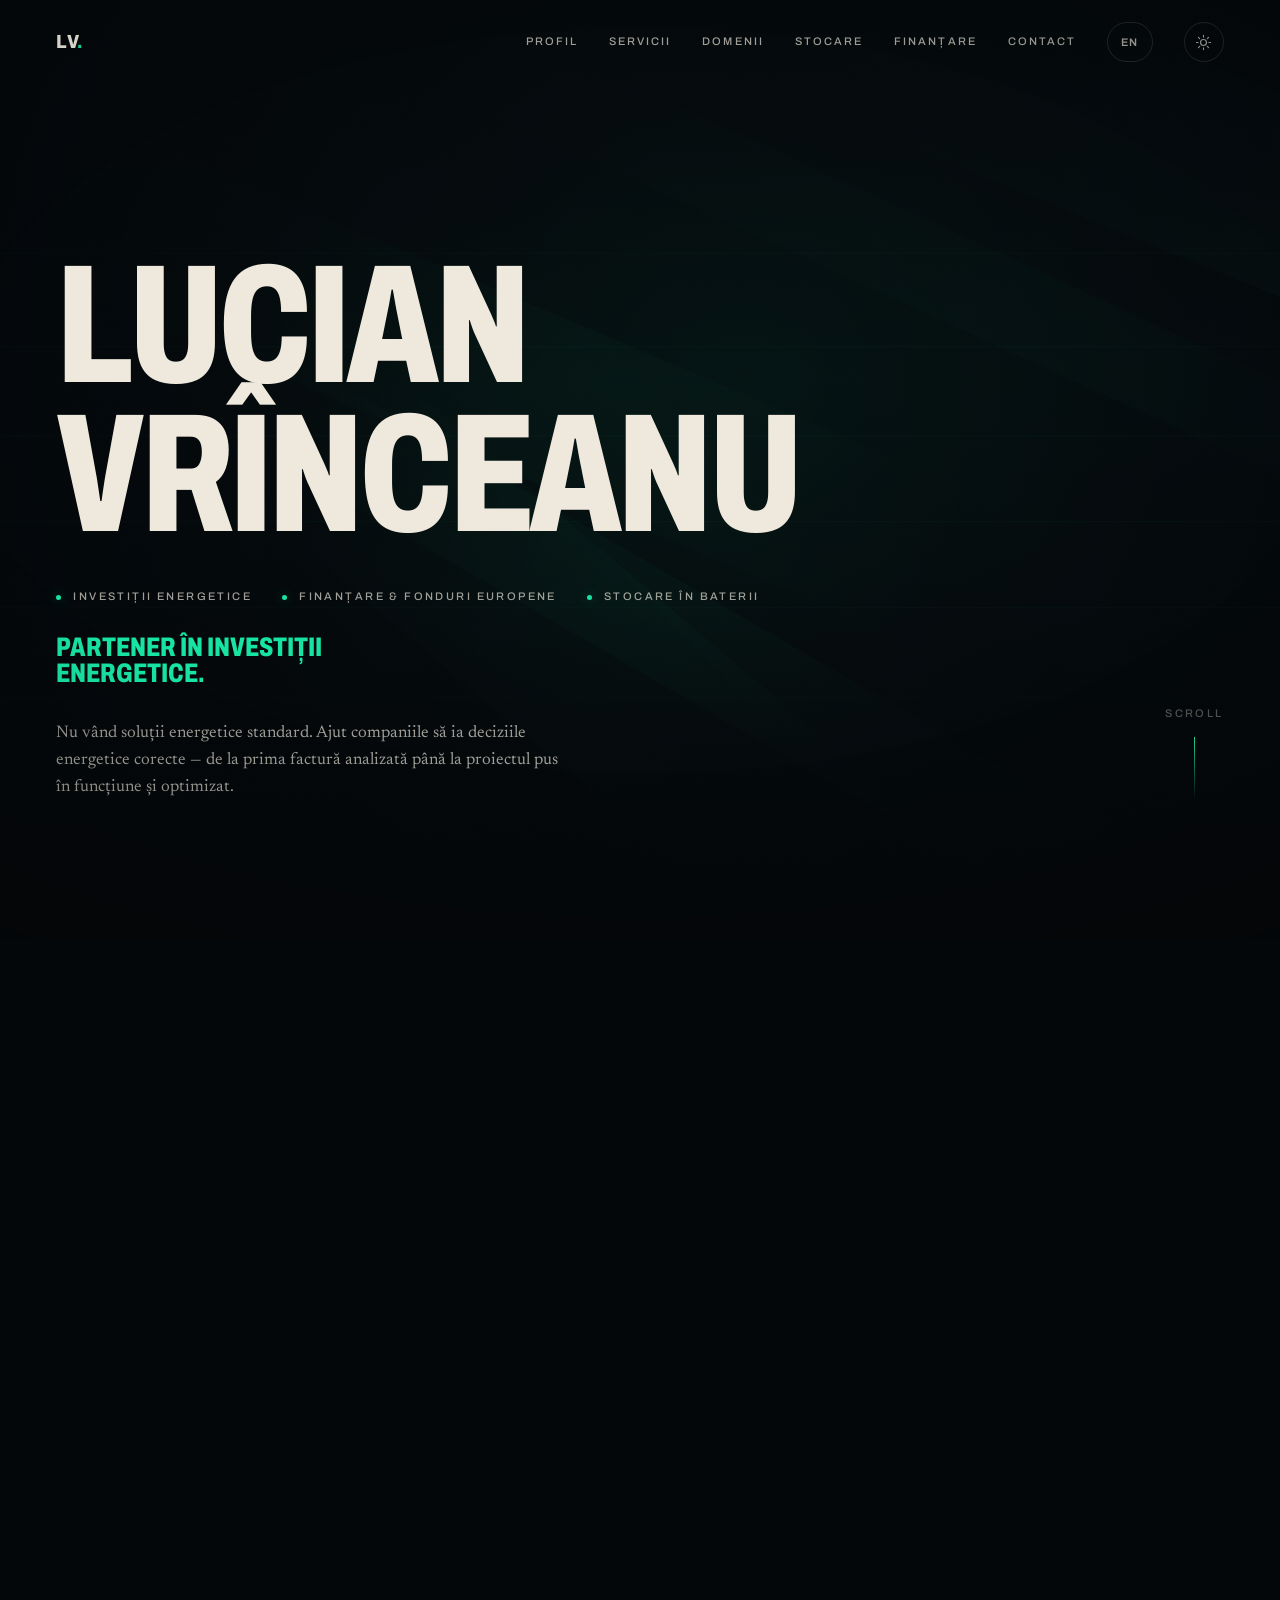
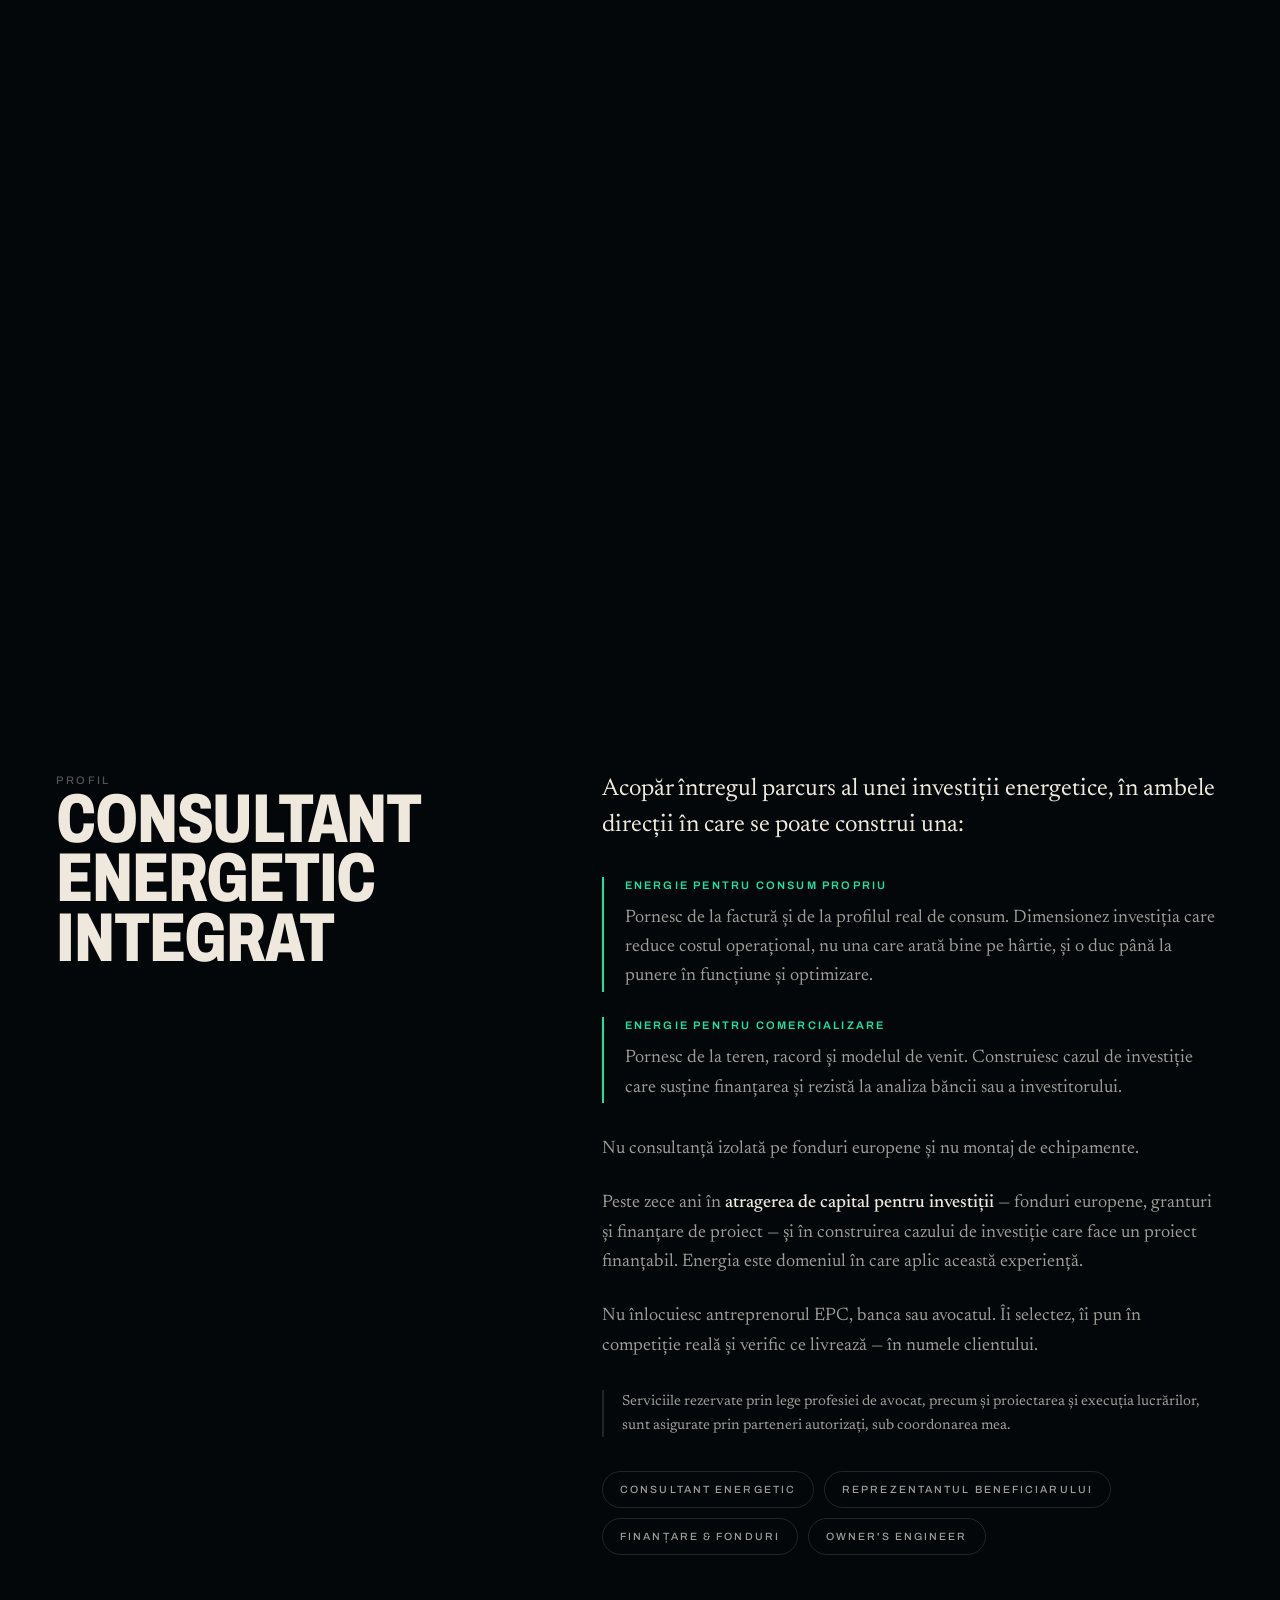
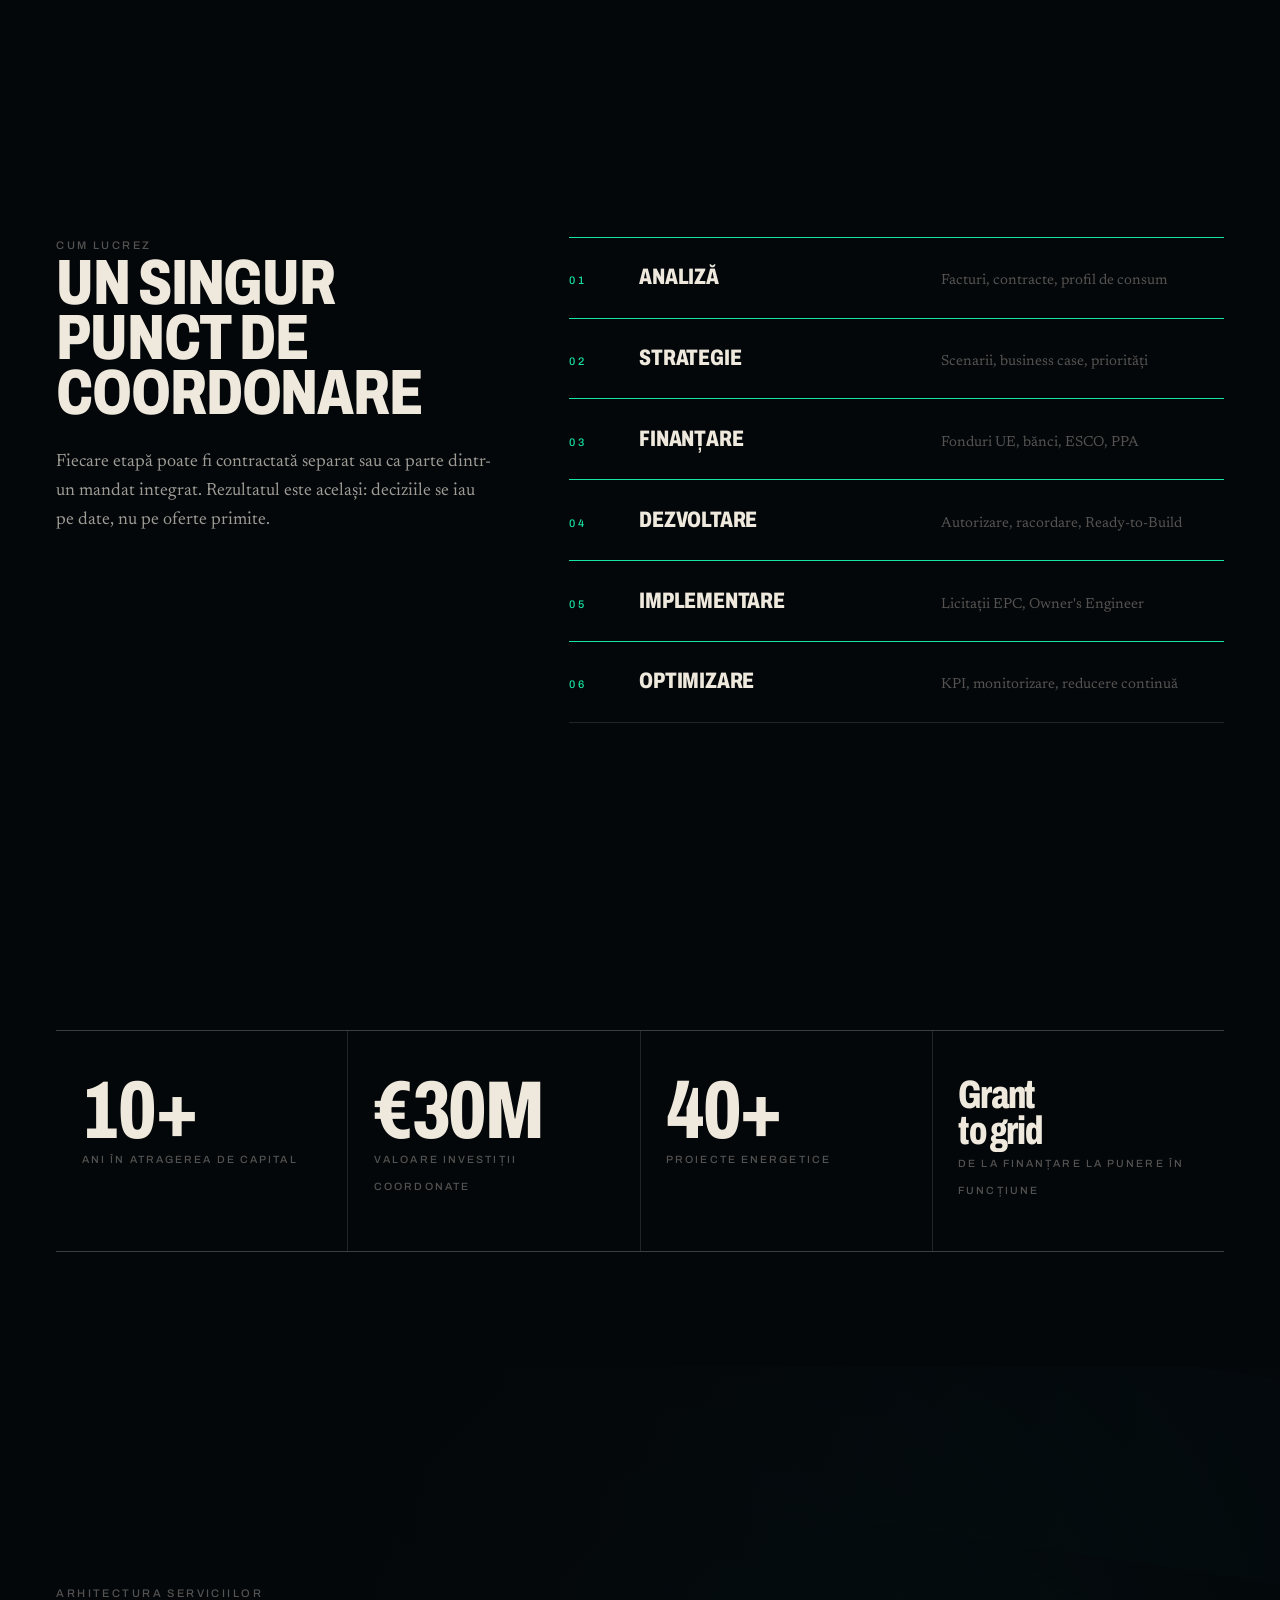
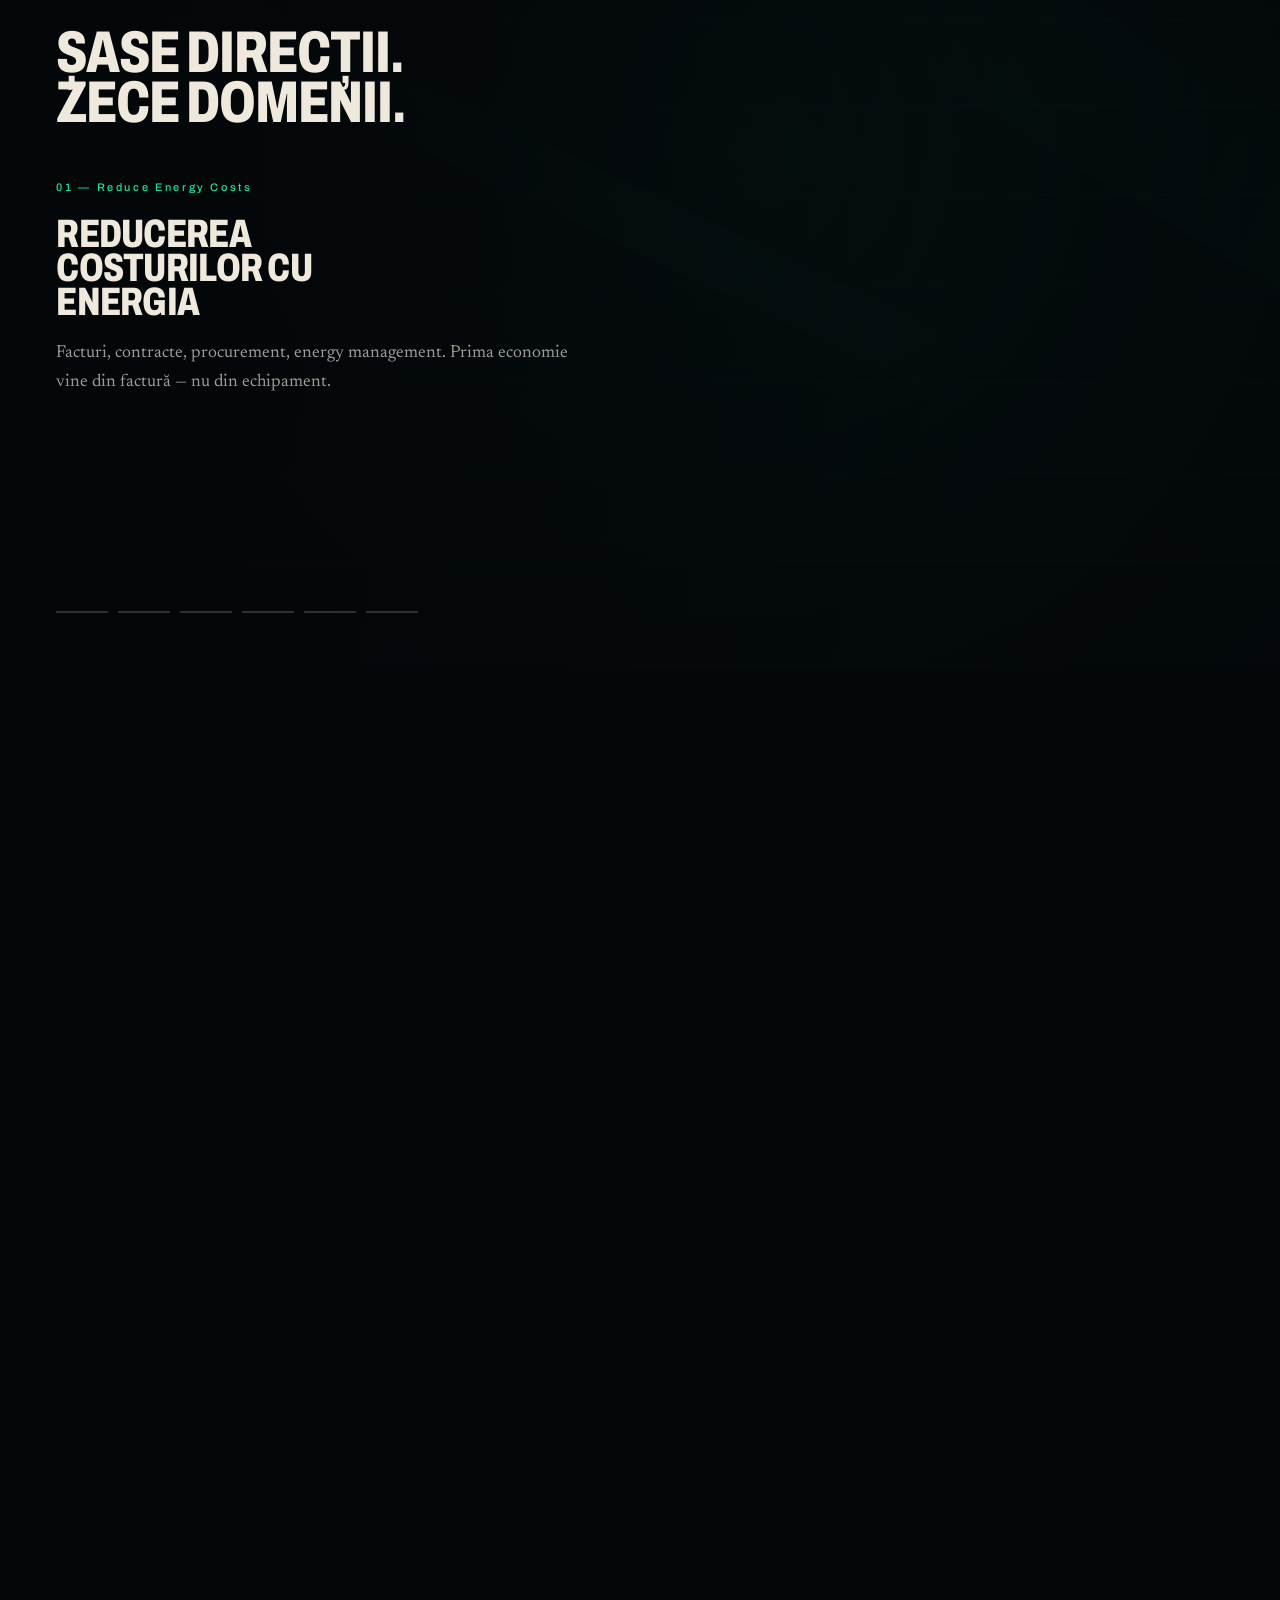
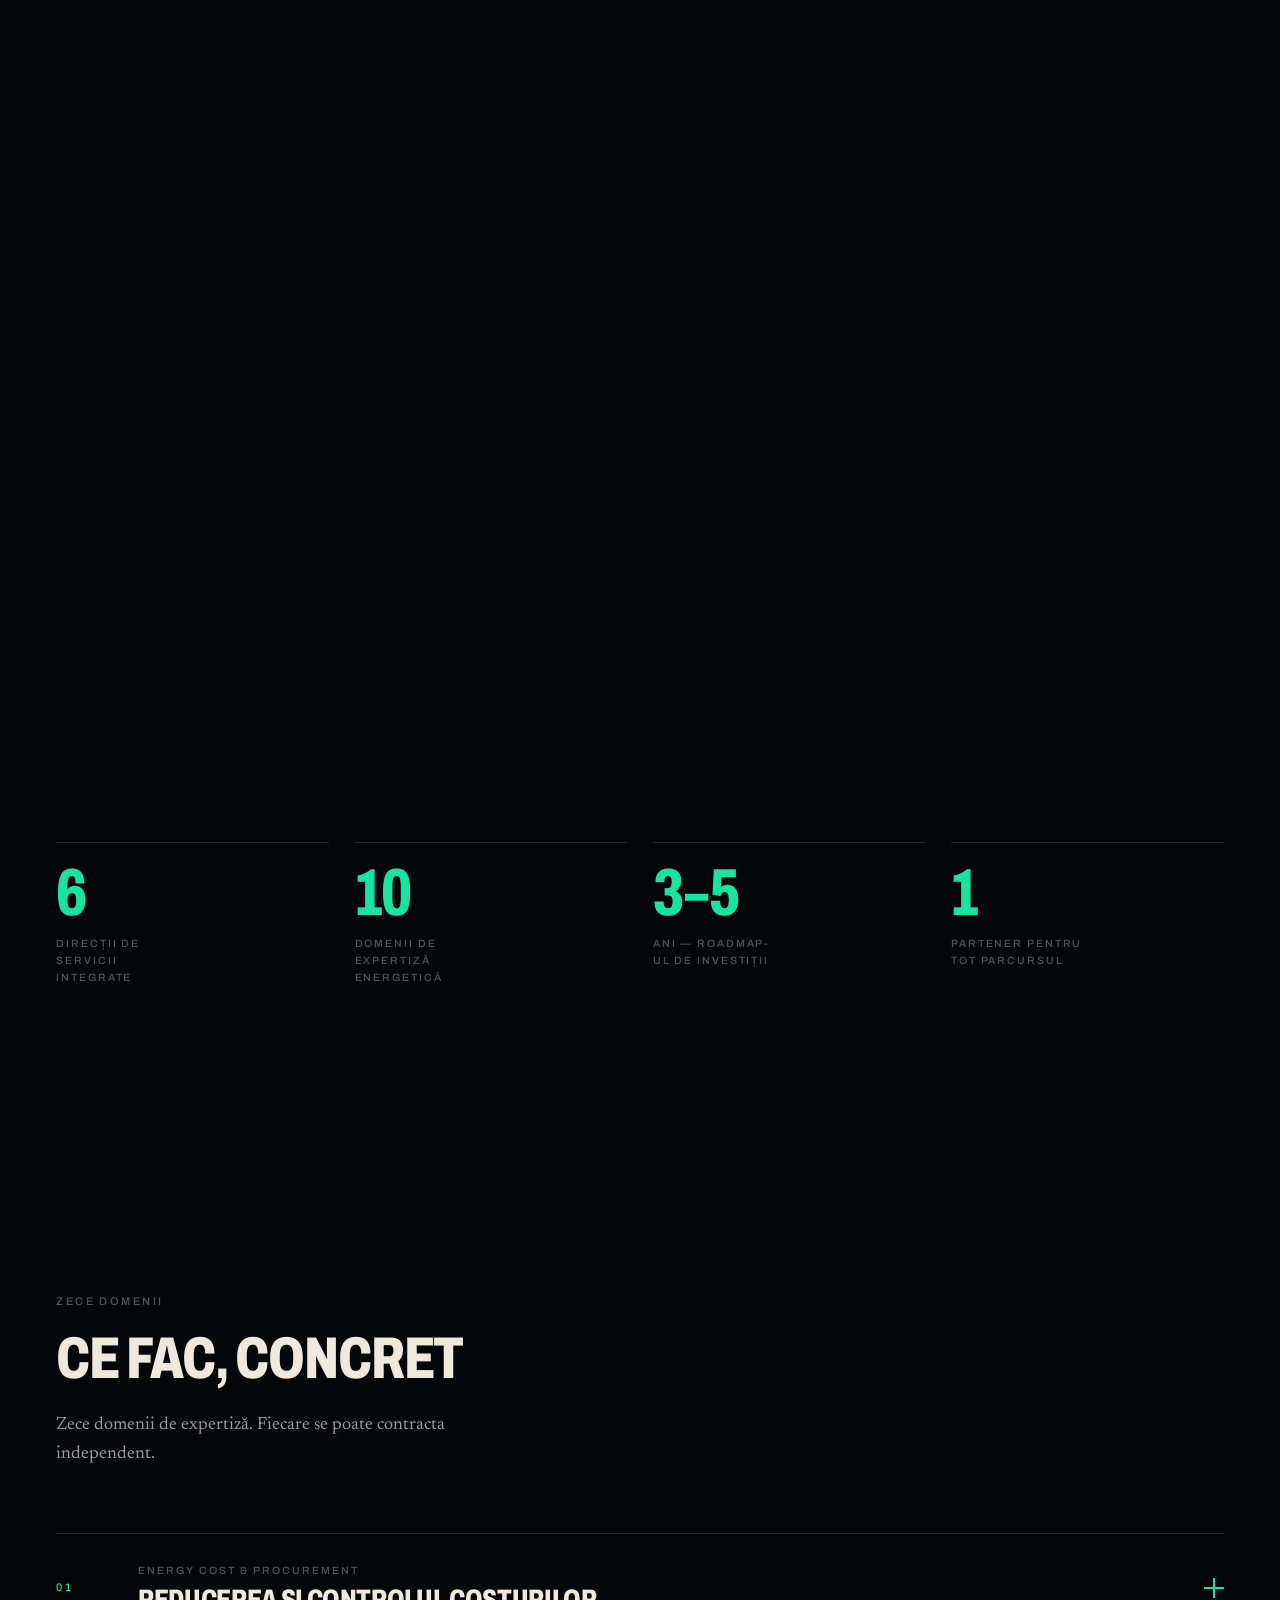
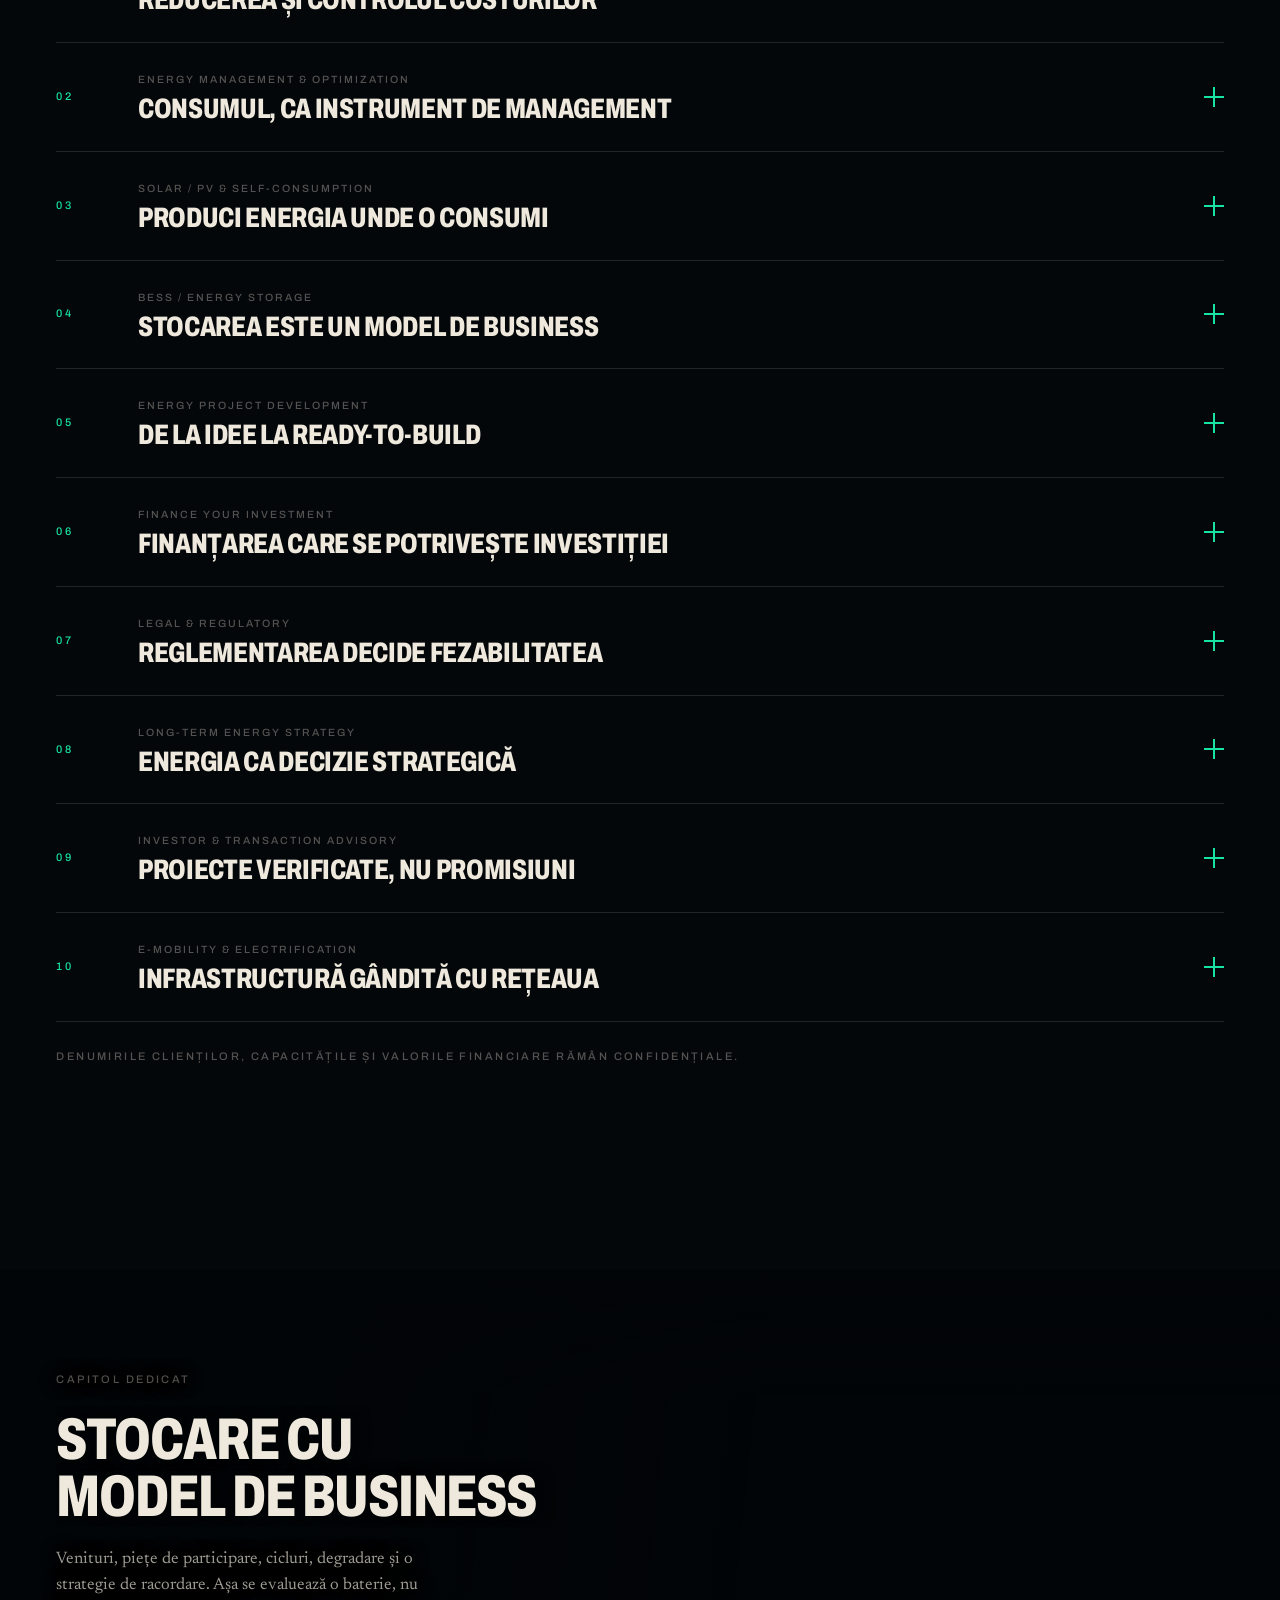
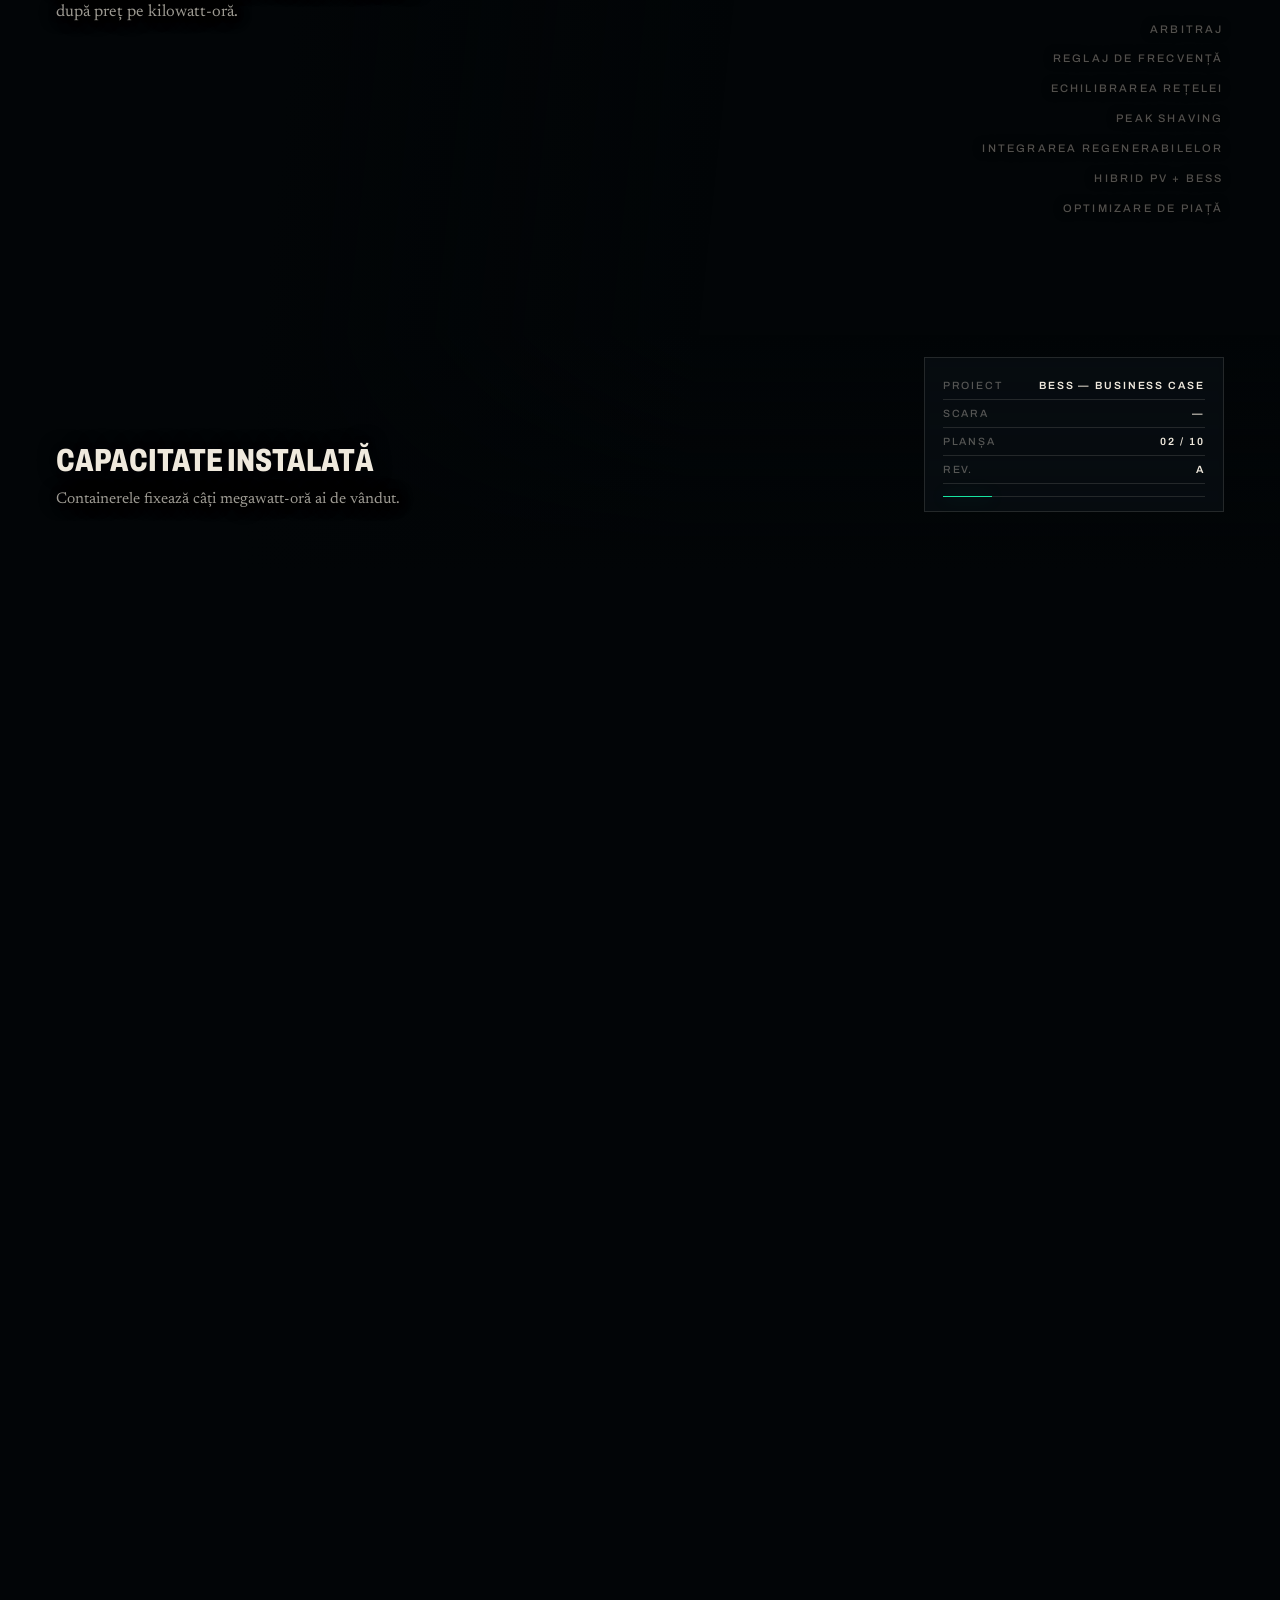
==== portfolio/index.html @ 2b9b0338 "Let a visitor take the contact away with them The footer had an email and a LinkedIn link, which bot" ====
<!DOCTYPE html>
<html lang="en">
<head>
<meta charset="utf-8" />
<meta name="viewport" content="width=device-width, initial-scale=1, viewport-fit=cover" />
<title>Lucian Vrînceanu — Renewable Energy Investments · Funding · Battery Storage</title>
<meta name="description" content="Funding and investment structuring for renewable energy — European programmes, project finance and utility-scale battery storage, from opportunity to operating asset." />
<meta name="theme-color" content="#04070A" />
<meta property="og:title" content="Lucian Vrînceanu — Battery Energy Storage · Strategic Energy Investments" />
<meta property="og:description" content="I secure the funding and structure the investments that make renewable energy projects possible." />
<meta property="og:type" content="website" />
<!-- Typefaces, self-hosted from fonts/ (no third-party request). To load them
     from Google Fonts instead, see README. -->
<link rel="stylesheet" href="fonts/fonts.css" />

<script>
/* Runs before paint so the page never flashes the wrong theme. Dark is the
   brand default; only an explicit choice moves it. */
(function () {
  try {
    var t = localStorage.getItem('lv-theme');
    document.documentElement.setAttribute('data-theme', t === 'light' ? 'light' : 'dark');
  } catch (e) { document.documentElement.setAttribute('data-theme', 'dark'); }
})();
</script>

<style>
/* ══════════════════════════════════════════════════════════════
   TOKENS
   ══════════════════════════════════════════════════════════════ */
:root{
  --ink:        #04070A;
  --ink-raise:  #080D11;
  --ink-glass:  rgba(12,19,24,.55);
  --cream:      #EFE9DD;
  --cream-mid:  rgba(239,233,221,.66);
  --cream-low:  rgba(239,233,221,.34);
  --cream-dim:  rgba(239,233,221,.18);
  --hair:       rgba(239,233,221,.13);
  --em:         #17E4A0;   /* accent for text and hairlines */
  --em-fill:    #17E4A0;   /* solid fills: buttons, bars, 3D emissive */
  --em-deep:    #0A5B45;
  --em-glow:    rgba(23,228,160,.42);
  --em-wash:    rgba(23,228,160,.16);
  --em-read:    #17E4A0;   /* accent tuned for small text on a panel */
  --on-em:      #02120C;   /* text sitting on an --em-fill surface */

  /* Scrims over the cinematic clips. The footage is dark in both themes, so
     light mode needs a pale veil or the dark type on top becomes unreadable. */
  --hero-scrim: linear-gradient(to top,var(--ink) 2%,rgba(4,7,10,.34) 34%,rgba(4,7,10,.12) 58%,rgba(4,7,10,.66) 100%),
                radial-gradient(90% 70% at 62% 42%,transparent 30%,rgba(4,7,10,.62) 100%);
  --exp-scrim:  linear-gradient(100deg,var(--ink) 6%,rgba(4,7,10,.9) 34%,rgba(4,7,10,.42) 76%);
  --fin-scrim:  linear-gradient(to top,var(--ink) 4%,rgba(4,7,10,.74) 46%,rgba(4,7,10,.5) 100%);
  --vignette:   radial-gradient(120% 90% at 50% 45%,transparent 42%,rgba(0,0,0,.5) 100%);
  --grain-op:   .055;
  --nav-bg:     rgba(4,7,10,.72);
  /* Light mode puts dark nav labels over the top of a clip that may itself be
     dark. A short veil under the bar keeps them legible without washing the
     picture, and it is not needed at all on the dark theme. */
  --nav-veil:   linear-gradient(to bottom,rgba(245,242,235,.96) 0%,rgba(245,242,235,.62) 45%,rgba(245,242,235,0) 100%);
  --nav-veil-op: 0;
  --card-hover: rgba(14,24,29,.72);
  --bess-bg:    #020507;
  --fallback-bg:#04070A;
  --fallback-veil: rgba(4,7,10,.42);
  --fallback-tint: 23,228,160;

  --display: "Archivo", "Helvetica Neue", Arial, sans-serif;
  --text:    "Newsreader", Georgia, "Times New Roman", serif;

  --gut: clamp(20px, 4.4vw, 84px);
  --rule: 1px solid var(--hair);
  --ease: cubic-bezier(.16,.84,.28,1);
  --ease-io: cubic-bezier(.62,.02,.24,1);
}

html[data-theme="light"]{
  --ink:        #F5F2EB;
  --ink-raise:  #ECE7DC;
  --ink-glass:  rgba(255,253,248,.62);
  --cream:      #0C1116;
  --cream-mid:  rgba(12,17,22,.74);
  --cream-low:  rgba(12,17,22,.70);
  --cream-dim:  rgba(12,17,22,.30);
  --hair:       rgba(12,17,22,.15);

  --em:         #067A55;
  --em-fill:    #04704F;
  --em-deep:    #04503A;
  --em-glow:    rgba(6,122,85,.30);
  --em-wash:    rgba(6,122,85,.13);
  --em-read:    #04503A;
  --on-em:      #FFFFFF;

  /* Dark type cannot sit on dark footage, but washing the whole frame turns
     the film into fog — and it punishes the already-bright clips worst. So
     the light is pooled exactly where the words are and released everywhere
     else, leaving most of the picture untouched. */
  --hero-scrim: radial-gradient(125% 100% at 6% 94%,
                  rgba(245,242,235,.97) 0%, rgba(245,242,235,.90) 26%,
                  rgba(245,242,235,.42) 54%, rgba(245,242,235,.06) 82%),
                linear-gradient(to top, var(--ink) 0%,
                  rgba(245,242,235,.62) 9%, rgba(245,242,235,.05) 30%);
  --exp-scrim:  linear-gradient(100deg, var(--ink) 0%,
                  rgba(245,242,235,.96) 24%, rgba(245,242,235,.74) 44%,
                  rgba(245,242,235,.20) 66%, rgba(245,242,235,.04) 100%);
  --fin-scrim:  linear-gradient(to top, var(--ink) 0%,
                  rgba(245,242,235,.94) 10%, rgba(245,242,235,.86) 52%,
                  rgba(245,242,235,.44) 82%, rgba(245,242,235,.08) 100%);
  --vignette:   radial-gradient(120% 90% at 50% 45%,transparent 55%,rgba(90,80,60,.16) 100%);
  --grain-op:   .028;
  --nav-bg:     rgba(245,242,235,.80);
  --nav-veil-op: 1;
  --card-hover: rgba(255,253,248,.86);
  --bess-bg:    #F5F2EB;
  --fallback-bg:#F5F2EB;
  --fallback-veil: rgba(245,242,235,.30);
  --fallback-tint: 6,122,85;

  color-scheme: light;
}

/* ══════════════════════════════════════════════════════════════
   BASE
   ══════════════════════════════════════════════════════════════ */
*,*::before,*::after{box-sizing:border-box}
html{-webkit-text-size-adjust:100%}
body{
  margin:0; background:var(--ink); color:var(--cream);
  font-family:var(--text); font-size:17px; line-height:1.62;
  -webkit-font-smoothing:antialiased; -moz-osx-font-smoothing:grayscale;
  overflow-x:hidden;
}
body.is-locked{overflow:hidden;height:100vh}
img,video,canvas{display:block;max-width:100%}
a{color:inherit;text-decoration:none}
::selection{background:var(--em-fill);color:var(--on-em)}
:focus-visible{outline:2px solid var(--em);outline-offset:4px;border-radius:2px}

h1,h2,h3,h4,.dsp{
  font-family:var(--display); font-weight:800;
  font-stretch:74%; letter-spacing:-.018em; line-height:.86;
  margin:0; text-transform:uppercase;
}
.mono{
  font-family:var(--display); font-stretch:100%; font-weight:500;
  font-size:11px; letter-spacing:.22em; text-transform:uppercase;
  color:var(--cream-low);
}
.wrap{max-width:1560px;margin-inline:auto;padding-inline:var(--gut)}
.sec{padding-block:clamp(110px,15vw,230px)}
#about{padding-bottom:clamp(60px,7vw,110px)}
.sec--tight{padding-block:clamp(70px,9vw,140px)}

/* ── film grain + vignette ─────────────────────────────────── */
#grain,#vig{position:fixed;inset:-40px;pointer-events:none;z-index:900}
#grain{
  background-image:var(--grain);
  opacity:var(--grain-op); mix-blend-mode:overlay;
  animation:grainShift 700ms steps(1) infinite;
}
@keyframes grainShift{
  0%  {transform:translate(0,0)}      20%{transform:translate(-3%,2%)}
  40% {transform:translate(2%,-3%)}   60%{transform:translate(-2%,-2%)}
  80% {transform:translate(3%,1%)}    100%{transform:translate(0,0)}
}
#vig{ z-index:899; background:var(--vignette); }
@media (prefers-reduced-motion:reduce){ #grain{animation:none} }

/* ── reveal primitive ─────────────────────────────────────── */
.rv{opacity:0;transform:translateY(26px)}
.ch,.w i,[data-splitlines] span i{display:inline-block;will-change:transform}
.ln{display:block;overflow:hidden}

/* ══════════════════════════════════════════════════════════════
   PRELOADER
   ══════════════════════════════════════════════════════════════ */
#pre{
  position:fixed;inset:0;z-index:1000;background:var(--ink);
  display:flex;flex-direction:column;justify-content:flex-end;
  padding:var(--gut);gap:26px;
}
#pre .bar{height:1px;background:var(--hair);position:relative;overflow:hidden}
#pre .bar i{position:absolute;inset:0;width:0;background:var(--em-fill);box-shadow:0 0 22px var(--em-glow)}
#pre .row{display:flex;justify-content:space-between;align-items:flex-end}
#pre .nm{font-family:var(--display);font-weight:800;font-stretch:74%;
  text-transform:uppercase;line-height:.84;font-size:clamp(34px,7vw,92px)}
#pre .pct{font-family:var(--display);font-stretch:100%;font-weight:500;
  font-size:12px;letter-spacing:.2em;color:var(--cream-low)}

/* ══════════════════════════════════════════════════════════════
   NAV
   ══════════════════════════════════════════════════════════════ */
#nav{
  position:fixed;top:0;left:0;right:0;z-index:800;
  display:flex;align-items:center;justify-content:space-between;
  padding:22px var(--gut);
  transition:background .5s var(--ease),backdrop-filter .5s var(--ease),border-color .5s;
  border-bottom:1px solid transparent;
}
#nav.solid{
  background:var(--nav-bg);backdrop-filter:blur(16px) saturate(140%);
  -webkit-backdrop-filter:blur(16px) saturate(140%);
  border-bottom-color:var(--hair);
}
#nav::before{
  content:'';position:absolute;left:0;right:0;top:0;height:124px;z-index:-1;
  pointer-events:none;background:var(--nav-veil);opacity:var(--nav-veil-op);
  transition:opacity .5s var(--ease);
}
#nav.solid::before{opacity:0}
#nav .mark{font-family:var(--display);font-weight:800;font-stretch:88%;
  letter-spacing:.02em;font-size:19px;text-transform:uppercase}
#nav .mark em{color:var(--em);font-style:normal}
#nav ul{display:flex;gap:clamp(16px,2.4vw,40px);list-style:none;margin:0;padding:0}
#nav ul a{
  font-family:var(--display);font-stretch:100%;font-weight:500;font-size:11px;
  letter-spacing:.19em;text-transform:uppercase;color:var(--cream-mid);
  position:relative;padding-block:6px;transition:color .35s var(--ease);
}
#nav ul a::after{
  content:'';position:absolute;left:0;right:100%;bottom:0;height:1px;
  background:var(--em);transition:right .45s var(--ease);
}
#nav ul a:hover{color:var(--cream)}
#nav ul a:hover::after{right:0}
.nav-right{display:flex;align-items:center;gap:clamp(16px,2.4vw,40px)}
.theme-t{
  width:40px;height:40px;border-radius:50%;border:1px solid var(--hair);
  background:transparent;color:var(--cream-mid);display:grid;place-items:center;
  cursor:pointer;padding:0;flex:none;
  transition:color .35s var(--ease),border-color .35s var(--ease),transform .35s var(--ease);
}
.theme-t:hover{color:var(--cream);border-color:var(--em);transform:rotate(-18deg)}
.theme-t svg{width:17px;height:17px;display:block}
.theme-t .ico-moon{display:none}
html[data-theme="light"] .theme-t .ico-sun{display:none}
html[data-theme="light"] .theme-t .ico-moon{display:block}
@media (max-width:820px){ #nav ul{display:none} }

/* grain texture (inline SVG turbulence) */
:root{
  --grain:url("data:image/svg+xml,%3Csvg xmlns='http://www.w3.org/2000/svg' width='260' height='260'%3E%3Cfilter id='n'%3E%3CfeTurbulence type='fractalNoise' baseFrequency='.82' numOctaves='3' stitchTiles='stitch'/%3E%3CfeColorMatrix type='saturate' values='0'/%3E%3C/filter%3E%3Crect width='100%25' height='100%25' filter='url(%23n)'/%3E%3C/svg%3E");
}

/* ══════════════════════════════════════════════════════════════
   HERO
   ══════════════════════════════════════════════════════════════ */
#hero{height:420vh;position:relative}
.hero-pin{position:sticky;top:0;height:100vh;overflow:hidden}
#heroStage{position:absolute;inset:0}
#heroStage video,#heroStage canvas{
  position:absolute;inset:0;width:100%;height:100%;object-fit:cover;
}
#heroStage::after{
  content:'';position:absolute;inset:0;pointer-events:none;
  background:var(--hero-scrim);
}
.hero-type{
  position:absolute;left:var(--gut);right:var(--gut);bottom:clamp(78px,11vh,132px);
  z-index:3;
}
.hero-name{
  font-size:clamp(58px,13.2vw,232px);font-stretch:70%;letter-spacing:-.028em;
  line-height:.88;
}
.hero-name .ln{
  /* Î in VRÎNCEANU carries a circumflex above cap height; the rise-up mask
     would shear it off, so open the box upward and pull the layout back. */
  padding-top:.18em; margin-top:-.18em;
}
.hero-name .ch{
  transform:translateY(112%) rotate(4deg);
}
.hero-sub{
  display:flex;flex-wrap:wrap;gap:10px 30px;margin-top:clamp(22px,3vw,42px);
  font-family:var(--display);font-stretch:100%;font-weight:500;font-size:11px;
  letter-spacing:.22em;text-transform:uppercase;color:var(--cream-mid);
}
.hero-sub span{display:flex;align-items:center;gap:12px;opacity:0}
.hero-sub span::before{content:'';width:5px;height:5px;background:var(--em-fill);
  border-radius:50%;box-shadow:0 0 12px var(--em-glow)}
.hero-state{
  margin:clamp(20px,2.6vw,34px) 0 0;max-width:56ch;
  font-size:clamp(15px,1.32vw,20px);line-height:1.6;color:var(--cream-mid);
  opacity:0;
}
.hero-cue{
  position:absolute;right:var(--gut);bottom:clamp(78px,11vh,132px);z-index:3;
  display:flex;flex-direction:column;align-items:center;gap:14px;
}
.hero-cue i{display:block;width:1px;height:64px;background:linear-gradient(var(--em),transparent);
  animation:cueDrop 2.1s var(--ease-io) infinite}
@keyframes cueDrop{0%{transform:scaleY(0);transform-origin:top}
  55%{transform:scaleY(1);transform-origin:top}
  56%{transform:scaleY(1);transform-origin:bottom}
  100%{transform:scaleY(0);transform-origin:bottom}}
@media (max-width:820px){ .hero-cue{display:none} }

/* ══════════════════════════════════════════════════════════════
   ABOUT
   ══════════════════════════════════════════════════════════════ */
.about-grid{display:grid;grid-template-columns:minmax(0,.86fr) minmax(0,1.14fr);
  gap:clamp(34px,6vw,110px);align-items:start}
#about h2{font-size:clamp(34px,5.4vw,92px);max-width:13ch}
.about-body p{margin:0 0 1.35em;font-size:clamp(16px,1.42vw,21px);color:var(--cream-mid)}
.about-body p strong{color:var(--cream);font-weight:500}
.about-body p:first-child{font-size:clamp(19px,1.9vw,29px);line-height:1.48;color:var(--cream)}
.role-line{display:flex;flex-wrap:wrap;gap:10px;margin-top:34px}
.role-line b{
  font-family:var(--display);font-stretch:100%;font-weight:500;font-size:10.5px;
  letter-spacing:.2em;text-transform:uppercase;color:var(--cream-mid);
  border:var(--rule);border-radius:999px;padding:9px 17px;
}
/* The profile names the two directions an energy investment can take. They
   are the spine of the section, so they get their own block rather than
   disappearing into the run of paragraphs. */
.dirs{display:grid;gap:clamp(18px,2vw,26px);margin:0 0 1.9em}
.dirs .dir{border-left:2px solid var(--em);padding-left:clamp(16px,1.6vw,22px)}
.dirs .dir b{display:block;margin-bottom:9px;
  font-family:var(--display);font-stretch:100%;font-weight:600;font-size:11px;
  letter-spacing:.2em;text-transform:uppercase;color:var(--em-read)}
.about-body .dirs .dir p{margin:0}
@media (max-width:900px){ .about-grid{grid-template-columns:1fr} }

/* ══════════════════════════════════════════════════════════════
   IMPACT
   ══════════════════════════════════════════════════════════════ */
.stats{display:grid;grid-template-columns:repeat(4,1fr);gap:1px;background:var(--hair);
  border-block:var(--rule)}
.stat{background:var(--ink);padding:clamp(30px,3.6vw,62px) clamp(18px,2vw,36px)}
.fig{font-family:var(--display);font-weight:800;font-stretch:70%;
  font-size:clamp(40px,6.4vw,116px);line-height:.84;letter-spacing:-.03em;
  font-variant-numeric:tabular-nums}
.stat--hero{background:var(--ink-raise)}
.stat--hero .fig{color:var(--em);text-shadow:0 0 44px var(--em-glow)}
.stat--word .fig{font-size:clamp(26px,3.1vw,54px);line-height:.92}
.lab{margin-top:16px;font-family:var(--display);font-stretch:100%;font-weight:500;
  font-size:10.5px;letter-spacing:.2em;text-transform:uppercase;color:var(--cream-low)}
@media (max-width:860px){ .stats{grid-template-columns:repeat(2,1fr)} }

/* ══════════════════════════════════════════════════════════════
   EXPERTISE
   ══════════════════════════════════════════════════════════════ */
#expertise{height:640vh;position:relative}
.exp-pin{position:sticky;top:0;height:100vh;overflow:hidden;display:flex;align-items:center}
.exp-media{position:absolute;inset:0}
.exp-media video,.exp-media canvas{position:absolute;inset:0;width:100%;height:100%;object-fit:cover}
.exp-media::after{content:'';position:absolute;inset:0;
  background:var(--exp-scrim)}
.exp-inner{position:relative;z-index:2;width:100%}
.exp-inner>.mono{margin-bottom:clamp(16px,2vw,24px)}
.exp-head{font-size:clamp(30px,4.6vw,78px);max-width:14ch;margin-bottom:clamp(30px,4vw,64px)}
.pillars{position:relative;max-width:660px;min-height:270px}
.pillar{position:absolute;inset:0;opacity:0;pointer-events:none}
.pillar .idx{font-family:var(--display);font-stretch:100%;font-weight:500;font-size:11px;
  letter-spacing:.24em;color:var(--em);display:block;margin-bottom:20px}
.pillar h3{font-size:clamp(24px,3.1vw,52px);margin-bottom:20px;max-width:15ch}
.pillar p{margin:0;color:var(--cream-mid);font-size:clamp(15px,1.36vw,20px);max-width:52ch}
.exp-rail{position:absolute;left:var(--gut);bottom:clamp(40px,6vh,74px);
  display:flex;gap:10px;z-index:3}
.exp-rail i{width:52px;height:2px;background:var(--cream-dim);position:relative;overflow:hidden}
.exp-rail i b{position:absolute;inset:0;width:0;background:var(--em-fill);display:block}

/* ── hero claim + profile note ─────────────────────────────── */
.hero-claim{font-family:var(--display);font-weight:800;font-stretch:74%;
  text-transform:uppercase;font-size:clamp(17px,2.1vw,34px);line-height:.98;
  margin:clamp(18px,2.2vw,28px) 0 0;color:var(--em);max-width:23ch;opacity:0}
.hero-claim i{font-style:normal}
.about-body .note{font-size:14.5px;color:var(--cream-mid);border-left:2px solid var(--hair);
  padding-left:18px;margin-top:2em}

/* ── coverage figures ──────────────────────────────────────── */
.cover-grid{display:grid;grid-template-columns:repeat(4,1fr);gap:clamp(14px,2vw,34px)}
.cover{border-top:var(--rule);padding-top:22px}
.cfig{font-family:var(--display);font-weight:800;font-stretch:70%;
  font-size:clamp(38px,5.2vw,88px);line-height:.86;letter-spacing:-.03em;color:var(--em)}
.clab{display:block;margin-top:12px;font-family:var(--display);font-stretch:100%;
  font-weight:500;font-size:10.5px;letter-spacing:.18em;text-transform:uppercase;
  color:var(--cream-low);max-width:22ch}
@media (max-width:860px){ .cover-grid{grid-template-columns:repeat(2,1fr)} }

/* ── ten fields, as an expanding index ─────────────────────── */
.dom-head{font-size:clamp(32px,4.6vw,74px);margin-top:22px;max-width:16ch}
.domains{margin-top:clamp(36px,5vw,64px);border-top:var(--rule)}
.dom{border-bottom:var(--rule)}
.dom-head-btn{
  width:100%;background:none;border:0;cursor:pointer;color:inherit;text-align:left;
  display:grid;grid-template-columns:56px minmax(0,1fr) 28px;gap:clamp(12px,2vw,28px);
  align-items:center;padding:clamp(20px,2.2vw,32px) 0;font:inherit;
}
.dom-num{font-family:var(--display);font-stretch:100%;font-weight:500;font-size:11px;
  letter-spacing:.2em;color:var(--em)}
.dom-eng{display:block;font-family:var(--display);font-stretch:100%;font-weight:500;
  font-size:10.5px;letter-spacing:.19em;text-transform:uppercase;color:var(--cream-low);
  margin-bottom:8px}
.dom-title strong{display:block;font-family:var(--display);font-weight:800;font-stretch:74%;
  text-transform:uppercase;font-size:clamp(18px,2.2vw,36px);line-height:.94;letter-spacing:-.012em}
.dom-sign{position:relative;width:20px;height:20px;justify-self:end}
.dom-sign::before,.dom-sign::after{content:'';position:absolute;background:var(--em);
  transition:transform .45s var(--ease),opacity .45s var(--ease)}
.dom-sign::before{left:0;right:0;top:9px;height:2px}
.dom-sign::after{top:0;bottom:0;left:9px;width:2px}
.dom[open] .dom-sign::after,.dom.is-open .dom-sign::after{transform:scaleY(0);opacity:0}
.dom-head-btn:hover .dom-title strong{color:var(--em)}
.dom-body{display:grid;grid-template-rows:0fr;transition:grid-template-rows .55s var(--ease)}
.dom.is-open .dom-body{grid-template-rows:1fr}
.dom-inner{overflow:hidden}
.dom-inner>p{margin:0 0 22px;max-width:62ch;color:var(--cream-mid);font-size:16px}
.dom-inner ul{list-style:none;margin:0;padding:0 0 clamp(26px,3vw,40px);
  display:flex;flex-wrap:wrap;gap:8px}
.dom-inner li{font-family:var(--display);font-stretch:100%;font-weight:500;font-size:10.5px;
  letter-spacing:.14em;text-transform:uppercase;color:var(--cream-low);
  border:1px solid var(--cream-dim);border-radius:999px;padding:7px 14px}
@media (min-width:900px){ .dom-inner{padding-left:calc(56px + 2vw)} }
@media (max-width:600px){ .dom-head-btn{grid-template-columns:40px minmax(0,1fr) 20px} }

/* ── financing table ───────────────────────────────────────── */
.fin-head{font-size:clamp(30px,4.4vw,70px);margin-top:22px;max-width:18ch}
.fin-table{margin-top:clamp(36px,5vw,64px);border-top:var(--rule)}
.fin-row{display:grid;grid-template-columns:minmax(0,1.05fr) minmax(0,1fr) minmax(0,1.3fr);
  gap:clamp(14px,2.4vw,40px);padding:clamp(18px,2vw,28px) 0;border-bottom:var(--rule);
  align-items:baseline}
.fin-row--head .fin-c{font-family:var(--display);font-stretch:100%;font-weight:500;
  font-size:10.5px;letter-spacing:.2em;text-transform:uppercase;color:var(--cream-low)}
.fin-c{font-size:15.5px;color:var(--cream-mid)}
.fin-src{font-family:var(--display);font-weight:800;font-stretch:74%;text-transform:uppercase;
  font-size:clamp(15px,1.5vw,23px);line-height:1.02;color:var(--cream);letter-spacing:-.008em}
@media (max-width:820px){
  .fin-row{grid-template-columns:1fr;gap:8px}
  .fin-row--head{display:none}
}

/* ── sectors ───────────────────────────────────────────────── */
.sect-grid{display:grid;grid-template-columns:minmax(0,.9fr) minmax(0,1.1fr);
  gap:clamp(34px,6vw,110px);align-items:start}
#sectors h2{font-size:clamp(30px,4.4vw,72px);max-width:13ch;margin-top:26px}
.sect-tags{display:flex;flex-wrap:wrap;gap:10px;align-content:flex-start}
.sect-tags b{font-family:var(--display);font-stretch:100%;font-weight:500;font-size:11px;
  letter-spacing:.16em;text-transform:uppercase;color:var(--cream-mid);
  border:var(--rule);border-radius:999px;padding:12px 20px;
  transition:color .35s var(--ease),border-color .35s var(--ease)}
.sect-tags b:hover{color:var(--em);border-color:var(--em)}
@media (max-width:900px){ .sect-grid{grid-template-columns:1fr} }

/* ── two entry tracks ──────────────────────────────────────── */
.fin-lede{margin:clamp(22px,2.6vw,34px) 0 0;max-width:56ch;color:var(--cream-mid);
  font-size:clamp(16px,1.4vw,21px)}
.tracks{display:grid;grid-template-columns:1fr 1fr;gap:clamp(26px,4vw,80px);
  margin-top:clamp(34px,4.4vw,64px);max-width:1320px}
.track{display:flex;flex-direction:column;border-top:2px solid var(--em);
  padding-top:clamp(20px,2.2vw,30px)}
.track--b{border-top-color:var(--cream-dim)}
.tr-kick{font-family:var(--display);font-stretch:100%;font-weight:600;font-size:11px;
  letter-spacing:.24em;text-transform:uppercase;color:var(--em)}
.track--b .tr-kick{color:var(--cream-low)}
.track h3{font-family:var(--display);font-weight:800;font-stretch:74%;text-transform:uppercase;
  font-size:clamp(21px,2.5vw,40px);line-height:.94;margin:clamp(14px,1.6vw,22px) 0 0;
  max-width:15ch;letter-spacing:-.012em}
.track>p{margin:clamp(14px,1.5vw,20px) 0 0;color:var(--cream-mid);font-size:15.5px;max-width:46ch}
.tr-steps{list-style:none;margin:clamp(22px,2.6vw,34px) 0 clamp(26px,3vw,40px);padding:0}
.tr-steps li{display:grid;grid-template-columns:24px minmax(0,1fr);gap:14px;
  padding:15px 0;border-top:var(--rule);align-items:baseline}
.trn{font-family:var(--display);font-stretch:100%;font-weight:500;font-size:11px;
  letter-spacing:.2em;color:var(--em)}
.trt{display:block;font-family:var(--display);font-weight:800;font-stretch:74%;
  text-transform:uppercase;font-size:clamp(13px,1.25vw,18px);line-height:1}
/* three children in a two-column grid: without this the description drops
   into the 24px number column and wraps one word per line */
.trd{grid-column:2;display:block;margin-top:8px;color:var(--cream-mid);font-size:14.5px}
.track .btn{align-self:flex-start;margin-top:auto}
@media (max-width:900px){ .tracks{grid-template-columns:1fr;gap:44px} }

/* ── check-up steps + rail lede ────────────────────────────── */
.track-lede{margin:22px 0 0;max-width:52ch;color:var(--cream-mid);font-size:clamp(15px,1.3vw,19px)}
.cta-steps{display:grid;grid-template-columns:repeat(3,1fr);gap:clamp(16px,2.4vw,40px);
  margin-top:clamp(28px,3.4vw,48px);max-width:1000px}
.cta-step{border-top:var(--rule);padding-top:18px}
.csn{font-family:var(--display);font-stretch:100%;font-weight:500;font-size:11px;
  letter-spacing:.2em;color:var(--em)}
.cst{display:block;margin-top:12px;font-family:var(--display);font-weight:800;
  font-stretch:74%;text-transform:uppercase;font-size:clamp(14px,1.4vw,21px);line-height:1}
.csd{display:block;margin-top:10px;color:var(--cream-mid);font-size:14.5px}
@media (max-width:820px){ .cta-steps{grid-template-columns:1fr;gap:18px} }

/* ── language toggle ───────────────────────────────────────── */
.lang-t{
  height:40px;min-width:46px;padding:0 13px;border-radius:999px;
  border:1px solid var(--hair);background:transparent;color:var(--cream-mid);
  cursor:pointer;flex:none;
  font-family:var(--display);font-stretch:100%;font-weight:600;font-size:11px;
  letter-spacing:.14em;
  transition:color .35s var(--ease),border-color .35s var(--ease);
}
.lang-t:hover{color:var(--cream);border-color:var(--em)}


/* ══════════════════════════════════════════════════════════════
   BESS — signature 3D chapter
   ══════════════════════════════════════════════════════════════ */
#bess{height:640vh;position:relative;background:var(--bess-bg)}
.bess-pin{position:sticky;top:0;height:100vh;overflow:hidden}
#bessCanvas{position:absolute;inset:0;width:100%;height:100%}
/* The chapter runs as a scrubbed blueprint film with the drawing's own
   annotation on top. The WebGL scene stays underneath as the fallback: if the
   film does not load, nothing about the chapter is missing. */
#bessVideo{position:absolute;inset:0;width:100%;height:100%;object-fit:cover;opacity:0}
/* The film's own ground is not constant — it is pale in some passages and
   near-black in others — so no single inversion can make it agree with the
   page. Instead it is pulled toward the page: dimmed on the dark theme so the
   pale passages stop glaring, lifted on the light one so the dark passages
   stop punching holes in the sheet. */
#bessVideo{filter:brightness(.6) contrast(1.04)}
html[data-theme="light"] #bessVideo{filter:brightness(1.12) contrast(.92) opacity(.82)}

/* And because the film cannot be trusted to be dark where the words are, the
   words bring their own sheet: the page ground, at full strength down the
   reading column and along the foot, fading out over the drawing. Without it
   the headline sat cream on cream and disappeared. */
.bess-veil{position:absolute;inset:0;pointer-events:none;
  background:
    linear-gradient(96deg, var(--bess-bg) 0%, var(--bess-bg) 24%,
      rgba(0,0,0,0) 56%),
    linear-gradient(to top, var(--bess-bg) 0%, rgba(0,0,0,0) 26%),
    linear-gradient(to bottom, var(--bess-bg) 0%, rgba(0,0,0,0) 14%);}
html[data-theme="light"] .bess-veil{
  background:
    linear-gradient(96deg, var(--bess-bg) 0%, var(--bess-bg) 24%,
      rgba(255,255,255,0) 56%),
    linear-gradient(to top, var(--bess-bg) 0%, rgba(255,255,255,0) 26%),
    linear-gradient(to bottom, var(--bess-bg) 0%, rgba(255,255,255,0) 14%);}
@media (max-width:820px){
  /* On a phone the column is the whole width, so the sheet runs edge to edge
     behind the headline and the caption instead of down one side. */
  .bess-veil{background:
    linear-gradient(to bottom, var(--bess-bg) 0%, var(--bess-bg) 34%,
      rgba(0,0,0,0) 52%),
    linear-gradient(to top, var(--bess-bg) 0%, var(--bess-bg) 26%,
      rgba(0,0,0,0) 46%);}
  html[data-theme="light"] .bess-veil{background:
    linear-gradient(to bottom, var(--bess-bg) 0%, var(--bess-bg) 34%,
      rgba(255,255,255,0) 52%),
    linear-gradient(to top, var(--bess-bg) 0%, var(--bess-bg) 26%,
      rgba(255,255,255,0) 46%);}
}
#bessOverlay{position:absolute;inset:0;width:100%;height:100%;pointer-events:none;
  opacity:0;transition:opacity .7s var(--ease)}
#bessOverlay.on{opacity:1}
#bessOverlay .ov-rule{fill:none;stroke:var(--cream-dim);stroke-width:1}
#bessOverlay .ov-lead{fill:none;stroke:var(--em);stroke-width:1.1;opacity:.85}
#bessOverlay .ov-ring{fill:none;stroke:var(--em);stroke-width:1.2}
#bessOverlay .ov-num{fill:var(--em);font-family:var(--display);font-weight:600;
  font-size:13px;text-anchor:middle;dominant-baseline:central;font-variant-numeric:tabular-nums}
#bessOverlay .ov-lab{fill:var(--cream);font-family:var(--display);font-weight:500;
  font-size:12.5px;letter-spacing:.16em;text-transform:uppercase}
#bessOverlay .ov-dim{fill:var(--cream-mid);font-family:var(--display);font-weight:500;
  font-size:11px;letter-spacing:.12em}
/* Every word of the annotation is drawn with the page ground around it, the
   way a map label survives whatever it crosses. The film underneath changes
   tone from passage to passage; the labels cannot. */
#bessOverlay .ov-lab,#bessOverlay .ov-num,#bessOverlay .ov-dim{
  paint-order:stroke fill;stroke:var(--bess-bg);stroke-width:3.5px;
  stroke-linejoin:round;stroke-opacity:.92}
#bessOverlay g.mk{opacity:0;transition:opacity .45s var(--ease)}
#bessOverlay g.mk.on{opacity:1}
.bess-ui{position:absolute;inset:0;pointer-events:none;
  padding:calc(var(--gut) + 46px) var(--gut) var(--gut);
  display:flex;flex-direction:column;justify-content:space-between}
.bess-head{max-width:640px}
.bess-head .mono{margin-bottom:clamp(16px,2vw,26px)}
/* Two lines, and only two: at the old size each of them wrapped again, so the
   headline read as four ragged fragments instead of a couplet. */
.bess-head h2{font-size:clamp(30px,4.6vw,78px);line-height:.86}
.bess-head h2 span i{white-space:nowrap}
.bess-head h2 span{display:block;overflow:hidden;
  padding:.16em 0 .10em;margin:-.16em 0 -.10em}
.bess-head h2 span i{display:inline-block;font-style:normal;transform:translateY(112%)}
.bess-head p{margin:24px 0 0;max-width:44ch;color:var(--cream-mid);
  font-size:clamp(15px,1.3vw,19px)}
.bess-services{
  position:absolute;right:var(--gut);top:50%;transform:translateY(-50%);
  display:flex;flex-direction:column;align-items:flex-end;gap:12px;text-align:right;
}
.bess-services b{
  font-family:var(--display);font-stretch:100%;font-weight:500;font-size:11px;
  letter-spacing:.2em;text-transform:uppercase;color:var(--cream-low);
  text-shadow:0 0 10px var(--bess-bg),0 0 3px var(--bess-bg);
  transition:color .5s var(--ease),transform .5s var(--ease);
}
.bess-services b.on{color:var(--em);transform:translateX(-8px)}
.bess-foot{display:flex;align-items:flex-end;justify-content:space-between;gap:40px}
.bess-step{max-width:44ch}
.bess-step .n{font-family:var(--display);font-stretch:100%;font-weight:500;font-size:11px;
  letter-spacing:.24em;color:var(--em);font-variant-numeric:tabular-nums}
.bess-step .t{font-family:var(--display);font-weight:800;font-stretch:74%;
  text-transform:uppercase;font-size:clamp(20px,2.5vw,40px);line-height:.92;margin-top:14px}
.bess-step .d{margin-top:12px;color:var(--cream-mid);font-size:15.5px}
.bess-head,.bess-step{text-shadow:0 0 18px var(--bess-bg),0 0 6px var(--bess-bg)}
.bess-plate{
  border:var(--rule);padding:14px 18px 0;min-width:min(42vw,300px);
  font-family:var(--display);font-stretch:100%;font-weight:500;font-size:10.5px;
  letter-spacing:.18em;text-transform:uppercase;background:var(--ink-glass);
  backdrop-filter:blur(3px);
}
.bess-plate .pr{display:flex;justify-content:space-between;gap:18px;
  padding:5px 0;border-bottom:var(--rule);color:var(--cream-low)}
.bess-plate .pr b{color:var(--cream);font-weight:600;font-variant-numeric:tabular-nums}
.bess-plate .bess-prog{width:100%;margin:12px 0 14px}
.bess-prog{width:min(38vw,420px);height:1px;background:var(--hair);position:relative}
.bess-prog i{position:absolute;inset:0;width:0;background:var(--em-fill);
  box-shadow:0 0 18px var(--em-glow);display:block}
@media (max-width:820px){
  .bess-ui{padding-top:calc(var(--gut) + 74px)}
  .bess-services{display:none}
  .bess-foot{flex-direction:column;align-items:stretch;gap:18px}
  .bess-prog{width:100%}
  .bess-plate{min-width:0;padding:10px 14px 0;font-size:9.5px;letter-spacing:.14em}
  .bess-plate .pr{padding:4px 0}
  /* Thin annotation disappears on a phone screen, so the overlay draws
     heavier and drops everything but the callouts. */
  #bessOverlay .ov-lead,#bessOverlay .ov-ring{stroke-width:1.8}
  #bessOverlay .ov-lab{font-size:19px;letter-spacing:.1em}
  #bessOverlay .ov-num{font-size:19px}
  #bessOverlay .ov-dim,#bessOverlay .ov-rule{display:none}
}
@media (prefers-reduced-motion:reduce){
  #bessVideo{opacity:1}
  #bessOverlay{transition:none}
  #bessOverlay g.mk{transition:none}
}

/* ══════════════════════════════════════════════════════════════
   CAPITAL
   ══════════════════════════════════════════════════════════════ */
.life{display:grid;grid-template-columns:minmax(0,.8fr) minmax(0,1.2fr);
  gap:clamp(34px,6vw,110px);align-items:start}
#capital h2{font-size:clamp(32px,5vw,86px);max-width:11ch}
.lede{margin:28px 0 0;color:var(--cream-mid);font-size:clamp(16px,1.4vw,21px);max-width:44ch}
.chain-row{
  position:relative;display:grid;grid-template-columns:52px minmax(0,1fr) minmax(0,1fr);
  gap:18px;align-items:baseline;padding:clamp(16px,1.7vw,26px) 0;border-top:var(--rule);
}
.chain-row:last-child{border-bottom:var(--rule)}
.chain-row .k{font-family:var(--display);font-stretch:100%;font-weight:500;font-size:11px;
  letter-spacing:.2em;color:var(--em)}
.chain-row .v{font-family:var(--display);font-weight:800;font-stretch:74%;
  text-transform:uppercase;font-size:clamp(16px,1.75vw,28px);letter-spacing:-.01em}
.chain-row .m{color:var(--cream-low);font-size:14.5px}
.chain-row .fill{position:absolute;left:0;top:-1px;height:1px;width:0;background:var(--em-fill);display:block}
@media (max-width:900px){
  .life{grid-template-columns:1fr}
  .chain-row{grid-template-columns:44px 1fr;gap:10px}
  .chain-row .m{grid-column:2}
}

/* ══════════════════════════════════════════════════════════════
   TIMELINE
   ══════════════════════════════════════════════════════════════ */
#track{height:340vh;position:relative}
.track-pin{position:sticky;top:0;height:100vh;overflow:hidden;
  display:flex;flex-direction:column;justify-content:center;gap:clamp(30px,5vh,64px)}
.track-head{padding-inline:var(--gut)}
.track-head h2{font-size:clamp(30px,4.4vw,74px);max-width:14ch}
.rail{display:flex;gap:clamp(16px,2vw,34px);padding-inline:var(--gut);will-change:transform}
.stop{
  flex:0 0 clamp(260px,25vw,400px);border-top:var(--rule);padding-top:26px;
}
.stop .yr{font-family:var(--display);font-stretch:100%;font-weight:500;font-size:11px;
  letter-spacing:.24em;color:var(--em)}
.stop h3{font-size:clamp(20px,2.1vw,34px);margin:18px 0 14px}
.stop p{margin:0;color:var(--cream-mid);font-size:15px}

/* ══════════════════════════════════════════════════════════════
   STATEMENT
   ══════════════════════════════════════════════════════════════ */
#stmt{text-align:left}
.stmt-a{font-family:var(--display);font-weight:800;font-stretch:74%;text-transform:uppercase;
  font-size:clamp(20px,3vw,50px);color:var(--cream-low);margin:0 0 clamp(14px,1.6vw,26px);
  line-height:.9}
.stmt-b{font-size:clamp(34px,7.6vw,140px);line-height:.85;max-width:19ch}
.stmt-b em{font-style:normal;color:var(--em)}
.stmt-b .w{display:inline-block;overflow:hidden;
  padding:.16em 0 .12em;margin:-.16em 0 -.12em}
.stmt-b .w i{font-style:normal;transform:translateY(112%)}

/* ══════════════════════════════════════════════════════════════
   FINALE + FOOTER
   ══════════════════════════════════════════════════════════════ */
#finale{position:relative;min-height:100vh;display:flex;align-items:center;overflow:hidden}
#finale video,#finale canvas{position:absolute;inset:0;width:100%;height:100%;object-fit:cover}
#finale::after{content:'';position:absolute;inset:0;background:var(--fin-scrim)}
.fin-in{position:relative;z-index:2;width:100%;padding:clamp(80px,11vh,140px) var(--gut)}
.fin-in .mono{margin-bottom:clamp(20px,2.6vw,40px)}
.fin-in h2{font-size:clamp(40px,9.4vw,178px);line-height:.83}
.fin-in h2 span{display:block;overflow:hidden;
  padding:.17em 0 .11em;margin:-.17em 0 -.11em}
.fin-in h2 span i{display:inline-block;font-style:normal;transform:translateY(112%)}
.fin-in p{margin:clamp(24px,3vw,42px) 0 0;max-width:52ch;color:var(--cream-mid);
  font-size:clamp(16px,1.4vw,21px)}
.cta-row{display:flex;flex-wrap:wrap;gap:14px;margin-top:clamp(32px,4vw,58px)}
.btn{
  position:relative;display:inline-flex;align-items:center;gap:13px;
  font-family:var(--display);font-stretch:100%;font-weight:600;font-size:11.5px;
  letter-spacing:.2em;text-transform:uppercase;
  padding:19px 34px;border-radius:999px;background:var(--em-fill);color:var(--on-em);
  overflow:hidden;will-change:transform;
}
.btn span{position:relative;z-index:1}
.btn .dot{width:6px;height:6px;border-radius:50%;background:var(--on-em);position:relative;z-index:1}
.btn::before{content:'';position:absolute;inset:0;background:var(--cream);
  transform:translateY(101%);transition:transform .52s var(--ease)}
.btn:hover::before{transform:translateY(0)}
.btn:hover{color:var(--ink)}
.btn--ghost{background:transparent;color:var(--cream);border:1px solid var(--cream-dim)}
.btn--ghost::before{background:var(--cream)}
.btn--ghost:hover{color:var(--ink)}
/* The marker dot was drawn in the colour that sits on a filled button, so on
   the ghost variant — and on either button while it fills on hover — it was
   invisible. */
.btn:hover .dot{background:var(--ink)}
.btn--ghost .dot{background:var(--em)}
.btn--ghost:hover .dot{background:var(--ink)}

/* ══════════════════════════════════════════════════════════════
   CONTACT SHEET
   Both closing buttons used to be bare mailto: links. On a machine with no
   mail client registered they did nothing at all, and nothing on screen said
   so. They now open this panel: the message is composed here, the mailto is
   still fired for anyone who has a client, and the same text can be copied
   for everyone who does not.
   ══════════════════════════════════════════════════════════════ */
.sheet{position:fixed;inset:0;z-index:940;display:flex;align-items:center;justify-content:center;
  padding:clamp(14px,4vw,48px)}
.sheet[hidden]{display:none}
.sheet-scrim{position:absolute;inset:0;background:rgba(2,4,6,.74);backdrop-filter:blur(7px);
  opacity:0;transition:opacity .42s var(--ease)}
.sheet.is-open .sheet-scrim{opacity:1}
.sheet-panel{position:relative;width:min(660px,100%);max-height:calc(100dvh - 2*clamp(14px,4vw,48px));
  overflow:auto;background:var(--ink-raise);border:1px solid var(--hair);border-radius:22px;
  padding:clamp(26px,3.4vw,46px);box-shadow:0 44px 130px rgba(0,0,0,.52);
  opacity:0;transform:translateY(20px) scale(.986);
  transition:opacity .44s var(--ease),transform .44s var(--ease)}
.sheet.is-open .sheet-panel{opacity:1;transform:none}
.sheet-x{position:absolute;top:13px;right:13px;width:40px;height:40px;border-radius:50%;
  border:1px solid var(--hair);background:none;color:var(--cream-mid);cursor:pointer;
  font-family:var(--display);font-size:20px;line-height:1;display:grid;place-items:center;
  transition:color .3s,border-color .3s}
.sheet-x:hover{color:var(--cream);border-color:var(--em)}
.sheet-panel h3{font-family:var(--display);font-stretch:88%;font-weight:700;letter-spacing:-.012em;
  font-size:clamp(23px,2.7vw,34px);line-height:1.04;margin:11px 44px 0 0}
.sheet-lede{margin:13px 0 0;color:var(--cream-mid);font-size:15.5px;line-height:1.56;max-width:48ch}
.sheet-form{display:grid;grid-template-columns:1fr 1fr;gap:17px;margin-top:clamp(22px,2.7vw,32px)}
.sheet-form label{display:flex;flex-direction:column;gap:8px;min-width:0}
.sheet-form label > span{font-family:var(--display);font-stretch:100%;font-weight:500;font-size:10.5px;
  letter-spacing:.18em;text-transform:uppercase;color:var(--cream-mid)}
.sheet-form input,.sheet-form textarea{width:100%;background:transparent;color:var(--cream);
  border:1px solid var(--cream-dim);border-radius:12px;padding:13px 15px;
  font-family:var(--text);font-size:16px;line-height:1.45;transition:border-color .3s}
.sheet-form textarea{resize:vertical;min-height:108px}
.sheet-form input:focus,.sheet-form textarea:focus{outline:none;border-color:var(--em)}
.sheet-form label.is-bad input{border-color:#E4626F}
.sheet-wide{grid-column:1/-1}
.sheet-acts{grid-column:1/-1;display:flex;flex-wrap:wrap;gap:12px;margin-top:4px}
.sheet-acts .btn{padding:17px 30px;border:0;cursor:pointer}
.sheet-acts .btn--ghost{border:1px solid var(--cream-dim)}
.sheet-foot{grid-column:1/-1;margin:0;color:var(--cream-mid);font-size:13.5px;line-height:1.55}
#sheetKick{color:var(--em-read)}
.sheet-foot .lnk{background:none;border:0;border-bottom:1px solid var(--em-read);padding:0;cursor:pointer;
  color:var(--em-read);font-family:var(--text);font-size:13.5px;line-height:1.55}
@media (max-width:600px){ .sheet-form{grid-template-columns:1fr} .sheet-acts .btn{width:100%;justify-content:center} }

.toast{position:fixed;left:50%;bottom:26px;z-index:950;transform:translate(-50%,18px);
  max-width:calc(100vw - 30px);padding:13px 22px;border-radius:999px;text-align:center;
  background:var(--ink-raise);border:1px solid var(--hair);color:var(--cream);
  box-shadow:0 20px 54px rgba(0,0,0,.42);
  font-family:var(--display);font-stretch:100%;font-weight:500;font-size:12px;letter-spacing:.05em;
  opacity:0;pointer-events:none;transition:opacity .3s,transform .34s var(--ease)}
.toast.is-on{opacity:1;transform:translate(-50%,0)}
html.sheet-open,html.sheet-open body{overflow:hidden}

footer{padding:clamp(60px,8vw,120px) var(--gut) 40px;border-top:var(--rule)}
.foot-grid{display:flex;flex-wrap:wrap;gap:40px;justify-content:space-between;align-items:flex-end}
.foot-links{display:flex;flex-wrap:wrap;gap:clamp(18px,2.6vw,46px)}
.foot-links a{font-family:var(--display);font-stretch:100%;font-weight:500;font-size:11.5px;
  letter-spacing:.2em;text-transform:uppercase;color:var(--cream-mid);
  position:relative;padding-bottom:5px;transition:color .35s}
.foot-links a::after{content:'';position:absolute;left:0;right:100%;bottom:0;height:1px;
  background:var(--em);transition:right .45s var(--ease)}
.foot-links a:hover{color:var(--cream)}
.foot-links a:hover::after{right:0}
/* The code is useless on the phone that would have to scan it, so below the
   breakpoint the button carries the job alone. */
.qr-card{display:flex;flex-direction:column;align-items:center;gap:11px}
/* Sized from a decode test, not by eye: below about 150px the symbol stops
   being read reliably, so that is the floor. */
.qr-card .qr{width:clamp(152px,12vw,186px);height:auto;display:block;border-radius:3px}
.qr-cap{font-family:var(--display);font-stretch:100%;font-weight:500;font-size:9.5px;
  letter-spacing:.16em;text-transform:uppercase;color:var(--cream-low);text-align:center}
@media (max-width:760px){ .qr-card{display:none} }
.foot-meta{display:flex;flex-wrap:wrap;gap:16px;justify-content:space-between;
  margin-top:clamp(48px,7vw,96px);padding-top:24px;border-top:var(--rule);
  font-family:var(--display);font-stretch:100%;font-weight:500;font-size:10.5px;
  letter-spacing:.16em;text-transform:uppercase;color:var(--cream-low)}
</style>
</head>
<body>
<div id="grain"></div>
<div id="vig"></div>

<!-- ══ PRELOADER ══ -->
<div id="pre">
  <div class="bar"><i></i></div>
  <div class="row">
    <div class="nm">Lucian<br>Vrînceanu</div>
    <div class="pct">0</div>
  </div>
</div>

<!-- ══ NAV ══ -->
<nav id="nav">
  <a class="mark" href="#hero">LV<em>.</em></a>
  <div class="nav-right">
    <ul>
      <li><a href="#about" data-i18n="k001">Profil</a></li>
      <li><a href="#expertise" data-i18n="k002">Servicii</a></li>
      <li><a href="#work" data-i18n="k003">Domenii</a></li>
      <li><a href="#bess" data-i18n="k004">Stocare</a></li>
      <li><a href="#finance" data-i18n="k005">Finanțare</a></li>
      <li><a href="#finale" data-i18n="k006">Contact</a></li>
    </ul>
    <button class="lang-t" id="langBtn" type="button" aria-label="Switch language"><span id="langLabel">EN</span></button>
    <button class="theme-t" id="themeBtn" type="button" aria-label="Switch to light mode" title="Switch to light mode">
      <svg class="ico-sun" viewBox="0 0 24 24" fill="none" stroke="currentColor" stroke-width="1.6" stroke-linecap="round" aria-hidden="true">
        <circle cx="12" cy="12" r="4.2"/>
        <path d="M12 2v2.4M12 19.6V22M2 12h2.4M19.6 12H22M4.9 4.9l1.7 1.7M17.4 17.4l1.7 1.7M19.1 4.9l-1.7 1.7M6.6 17.4l-1.7 1.7"/>
      </svg>
      <svg class="ico-moon" viewBox="0 0 24 24" fill="none" stroke="currentColor" stroke-width="1.6" stroke-linecap="round" stroke-linejoin="round" aria-hidden="true">
        <path d="M20.5 14.6A8.6 8.6 0 1 1 9.4 3.5a6.9 6.9 0 0 0 11.1 11.1Z"/>
      </svg>
    </button>
  </div>
</nav>

<main>
<section id="hero">
 <div class="hero-pin">
  <div id="heroStage"><canvas id="heroFallback"></canvas><video id="heroVideo" muted playsinline preload="auto"></video></div>
  <div class="hero-type">
    <h1 class="hero-name"><span class="ln" data-split>Lucian</span><span class="ln" data-split>Vrînceanu</span></h1>
    <div class="hero-sub">
      <span data-i18n="k007">Investiții energetice</span>
      <span data-i18n="k008">Finanțare &amp; fonduri europene</span>
      <span data-i18n="k009">Stocare în baterii</span>
    </div>
    <p class="hero-claim"><i data-i18n="k010">Partener în investiții energetice.</i></p>
    <p class="hero-state" data-i18n="k011">Nu vând soluții energetice standard. Ajut companiile să ia deciziile energetice corecte — de la prima factură analizată până la proiectul pus în funcțiune și optimizat.</p>
  </div>
  <a class="hero-cue" href="#about" aria-label="Scroll"><span class="mono">Scroll</span><i></i></a>
 </div>
</section>
<section class="sec wrap" id="about">
  <div class="about-grid">
    <div>
      <div class="mono rv"><span data-i18n="k012">Profil</span></div>
      <h2 class="rv" data-i18n="k013">Consultant energetic integrat</h2>
    </div>
    <div class="about-body">
      <p class="rv" data-i18n-html="k014">Acopăr întregul parcurs al unei investiții energetice, în ambele direcții în care se poate construi una:</p>
      <div class="dirs">
        <div class="dir rv">
          <b data-i18n="k014a">Energie pentru consum propriu</b>
          <p data-i18n="k014b">Pornesc de la factură și de la profilul real de consum. Dimensionez investiția care reduce costul operațional, nu una care arată bine pe hârtie, și o duc până la punere în funcțiune și optimizare.</p>
        </div>
        <div class="dir rv">
          <b data-i18n="k014c">Energie pentru comercializare</b>
          <p data-i18n="k014d">Pornesc de la teren, racord și modelul de venit. Construiesc cazul de investiție care susține finanțarea și rezistă la analiza băncii sau a investitorului.</p>
        </div>
      </div>
      <p class="rv" data-i18n="k014e">Nu consultanță izolată pe fonduri europene și nu montaj de echipamente.</p>
      <p class="rv" data-i18n-html="k015">Peste zece ani în <strong>atragerea de capital pentru investiții</strong> — fonduri europene, granturi și finanțare de proiect — și în construirea cazului de investiție care face un proiect finanțabil. Energia este domeniul în care aplic această experiență.</p>
      <p class="rv" data-i18n-html="k016">Nu înlocuiesc antreprenorul EPC, banca sau avocatul. Îi selectez, îi pun în competiție reală și verific ce livrează — în numele clientului.</p>
      <p class="rv note" data-i18n="k017">Serviciile rezervate prin lege profesiei de avocat, precum și proiectarea și execuția lucrărilor, sunt asigurate prin parteneri autorizați, sub coordonarea mea.</p>
      <div class="role-line rv"><b data-i18n="k018">Consultant energetic</b><b data-i18n="k019">Reprezentantul beneficiarului</b><b data-i18n="k020">Finanțare &amp; fonduri</b><b data-i18n="k021">Owner's Engineer</b></div>
    </div>
  </div>
</section>
<section class="sec wrap" id="capital">
  <div class="life">
    <div>
      <div class="mono rv"><span data-i18n="k022">Cum lucrez</span></div>
      <h2 class="rv" data-i18n="k023">Un singur punct de coordonare</h2>
      <p class="lede rv" data-i18n="k024">Fiecare etapă poate fi contractată separat sau ca parte dintr-un mandat integrat. Rezultatul este același: deciziile se iau pe date, nu pe oferte primite.</p>
    </div>
    <div class="chain">
      <div class="chain-row rv"><span class="k">01</span><span class="v" data-i18n="k025">Analiză</span><span class="m" data-i18n="k026">Facturi, contracte, profil de consum</span><i class="fill"></i></div>
      <div class="chain-row rv"><span class="k">02</span><span class="v" data-i18n="k027">Strategie</span><span class="m" data-i18n="k028">Scenarii, business case, priorități</span><i class="fill"></i></div>
      <div class="chain-row rv"><span class="k">03</span><span class="v" data-i18n="k029">Finanțare</span><span class="m" data-i18n="k030">Fonduri UE, bănci, ESCO, PPA</span><i class="fill"></i></div>
      <div class="chain-row rv"><span class="k">04</span><span class="v" data-i18n="k031">Dezvoltare</span><span class="m" data-i18n="k032">Autorizare, racordare, Ready-to-Build</span><i class="fill"></i></div>
      <div class="chain-row rv"><span class="k">05</span><span class="v" data-i18n="k033">Implementare</span><span class="m" data-i18n="k034">Licitații EPC, Owner's Engineer</span><i class="fill"></i></div>
      <div class="chain-row rv"><span class="k">06</span><span class="v" data-i18n="k035">Optimizare</span><span class="m" data-i18n="k036">KPI, monitorizare, reducere continuă</span><i class="fill"></i></div>
    </div>
  </div>
</section>
<section class="sec sec--tight wrap" id="impact">
  <div class="stats">
    <div class="stat rv"><div class="fig" data-count="10" data-suffix="+">0+</div><span class="lab" data-i18n="k037">Ani în atragerea de capital</span></div>
    <div class="stat rv"><div class="fig" data-count="30" data-prefix="€" data-suffix="M">€0M</div><span class="lab" data-i18n="k038">Valoare investiții coordonate</span></div>
    <div class="stat rv"><div class="fig" data-count="40" data-suffix="+">0+</div><span class="lab" data-i18n="k039">Proiecte energetice</span></div>
    <div class="stat stat--word rv"><div class="fig">Grant<br>to grid</div><span class="lab" data-i18n="k040">De la finanțare la punere în funcțiune</span></div>
  </div>
</section>
<section id="expertise">
  <div class="exp-pin">
    <div class="exp-media"><canvas id="expFallback"></canvas><video id="expVideo" muted playsinline loop preload="auto"></video></div>
    <div class="exp-inner wrap">
      <div class="mono"><span data-i18n="k041">Arhitectura serviciilor</span></div>
      <h2 class="exp-head" data-i18n="k042">Șase direcții. Zece domenii.</h2>
      <div class="pillars">
        <article class="pillar" data-p="0">
          <span class="idx">01 — Reduce Energy Costs</span>
          <h3 data-i18n="k043">Reducerea costurilor cu energia</h3>
          <p data-i18n="k044">Facturi, contracte, procurement, energy management. Prima economie vine din factură — nu din echipament.</p>
        </article>
        <article class="pillar" data-p="1">
          <span class="idx">02 — Invest in Energy</span>
          <h3 data-i18n="k045">Investiții energetice</h3>
          <p data-i18n="k046">Solar, BESS, eficiență, e-mobility — ca reprezentant al beneficiarului, nu al vânzătorului.</p>
        </article>
        <article class="pillar" data-p="2">
          <span class="idx">03 — Develop Energy Projects</span>
          <h3 data-i18n="k047">Dezvoltare de proiecte</h3>
          <p data-i18n="k048">De la idee la Ready-to-Build și până la tranzacție.</p>
        </article>
        <article class="pillar" data-p="3">
          <span class="idx">04 — Finance Your Investment</span>
          <h3 data-i18n="k049">Finanțarea investiției</h3>
          <p data-i18n="k050">Fonduri UE, bănci, ESCO, PPA, capital privat. Investiția potrivită are nevoie de finanțarea potrivită.</p>
        </article>
        <article class="pillar" data-p="4">
          <span class="idx">05 — Legal &amp; Regulatory</span>
          <h3 data-i18n="k051">Juridic și reglementare</h3>
          <p data-i18n="k052">ANRE, racordare, contracte, compliance. Reglementarea decide fezabilitatea.</p>
        </article>
        <article class="pillar" data-p="5">
          <span class="idx">06 — Energy Strategy</span>
          <h3 data-i18n="k053">Strategie energetică</h3>
          <p data-i18n="k054">Strategie energetică pe termen lung, cu roadmap de investiții multianual, buget și ținte.</p>
        </article>
      </div>
    </div>
    <div class="exp-rail"><i><b></b></i><i><b></b></i><i><b></b></i><i><b></b></i><i><b></b></i><i><b></b></i></div>
  </div>
</section>
<section class="sec sec--tight wrap" id="cover">
  <div class="cover-grid">
    <div class="cover rv"><div class="cfig">6</div><span class="clab" data-i18n="k055">direcții de servicii integrate</span></div>
    <div class="cover rv"><div class="cfig">10</div><span class="clab" data-i18n="k056">domenii de expertiză energetică</span></div>
    <div class="cover rv"><div class="cfig">3–5</div><span class="clab" data-i18n="k057">ani — roadmap-ul de investiții</span></div>
    <div class="cover rv"><div class="cfig">1</div><span class="clab" data-i18n="k058">partener pentru tot parcursul</span></div>
  </div>
</section>
<section class="sec wrap" id="work">
  <div class="mono rv"><span data-i18n="k059">Zece domenii</span></div>
  <h2 class="rv dom-head" data-i18n="k060">Ce fac, concret</h2>
  <p class="lede rv" data-i18n="k061">Zece domenii de expertiză. Fiecare se poate contracta independent.</p>
  <div class="domains">
    <article class="dom rv">
      <button class="dom-head-btn" type="button" aria-expanded="false">
        <span class="dom-num">01</span>
        <span class="dom-title">
          <span class="dom-eng">Energy Cost &amp; Procurement</span>
          <strong data-i18n="k062">Reducerea și controlul costurilor</strong>
        </span>
        <span class="dom-sign" aria-hidden="true"></span>
      </button>
      <div class="dom-body">
        <div class="dom-inner">
          <p data-i18n="k063">Analizez ce plătești astăzi, de ce plătești atât și ce se poate renegocia — de la componentele tarifare la strategia de achiziție pe termen mediu.</p>
          <ul><li data-i18n="k064">analiză facturi energie și gaze</li><li data-i18n="k065">analiză contracte de furnizare</li><li data-i18n="k066">verificare componente tarifare</li><li data-i18n="k067">analiză profil și curbă de consum</li><li data-i18n="k068">benchmarking al prețurilor</li><li data-i18n="k069">comparare oferte furnizori</li><li data-i18n="k070">negocierea contractelor</li><li data-i18n="k071">contracte Fixed / Indexed / Mixed</li><li data-i18n="k072">analiză PZU + marjă furnizor</li><li data-i18n="k073">strategie la expirare contract</li><li data-i18n="k074">monitorizarea pieței</li><li data-i18n="k075">buget energetic anual</li></ul>
        </div>
      </div>
    </article>
    <article class="dom rv">
      <button class="dom-head-btn" type="button" aria-expanded="false">
        <span class="dom-num">02</span>
        <span class="dom-title">
          <span class="dom-eng">Energy Management &amp; Optimization</span>
          <strong data-i18n="k076">Consumul, ca instrument de management</strong>
        </span>
        <span class="dom-sign" aria-hidden="true"></span>
      </button>
      <div class="dom-body">
        <div class="dom-inner">
          <p data-i18n="k077">Trec de la factură la proces: curbă de sarcină, putere contractată, intervale orare, flexibilitate și KPI energetici urmăriți lună de lună.</p>
          <ul><li data-i18n="k078">audit energetic</li><li data-i18n="k079">analiza curbei de sarcină</li><li data-i18n="k080">consumuri ineficiente</li><li data-i18n="k081">optimizarea puterii contractate</li><li data-i18n="k082">load shifting</li><li data-i18n="k083">peak shaving</li><li data-i18n="k084">optimizare pe intervale orare</li><li data-i18n="k085">Demand Response</li><li data-i18n="k086">flexibilitate energetică</li><li data-i18n="k087">strategie de autoconsum</li><li data-i18n="k088">KPI energetici și raportare</li><li data-i18n="k089">plan anual de reducere costuri</li></ul>
        </div>
      </div>
    </article>
    <article class="dom rv">
      <button class="dom-head-btn" type="button" aria-expanded="false">
        <span class="dom-num">03</span>
        <span class="dom-title">
          <span class="dom-eng">Solar / PV &amp; Self-consumption</span>
          <strong data-i18n="k090">Produci energia unde o consumi</strong>
        </span>
        <span class="dom-sign" aria-hidden="true"></span>
      </button>
      <div class="dom-body">
        <div class="dom-inner">
          <p data-i18n="k091">De la analiza de oportunitate și simularea producției, la caietul de sarcini, compararea ofertelor EPC și verificarea performanței după punerea în funcțiune.</p>
          <ul><li data-i18n="k092">analiză oportunitate PV</li><li data-i18n="k093">dimensionare preliminară</li><li data-i18n="k094">simulare producție</li><li data-i18n="k095">analiză autoconsum</li><li data-i18n="k096">CAPEX / OPEX</li><li data-i18n="k097">ROI, IRR, Payback</li><li data-i18n="k098">analiză prosumator</li><li data-i18n="k099">alegerea tehnologiei</li><li data-i18n="k100">caiet de sarcini</li><li data-i18n="k101">oferte EPC și negociere</li><li data-i18n="k102">Project Management</li><li data-i18n="k103">Owner's Engineer</li></ul>
        </div>
      </div>
    </article>
    <article class="dom rv">
      <button class="dom-head-btn" type="button" aria-expanded="false">
        <span class="dom-num">04</span>
        <span class="dom-title">
          <span class="dom-eng">BESS / Energy Storage</span>
          <strong data-i18n="k104">Stocarea este un model de business</strong>
        </span>
        <span class="dom-sign" aria-hidden="true"></span>
      </button>
      <div class="dom-body">
        <div class="dom-inner">
          <p data-i18n="k105">Nu un echipament: venituri, piețe de participare, cicluri, degradare, garanții și strategie de racordare. Compar producătorii în competiție reală, în numele clientului.</p>
          <ul><li data-i18n="k106">studiu de oportunitate BESS</li><li data-i18n="k107">dimensionare sisteme</li><li data-i18n="k108">PV + BESS / stand-alone</li><li data-i18n="k109">peak shaving, arbitraj, backup</li><li data-i18n="k110">piețe de participare</li><li data-i18n="k111">model financiar, ROI / IRR</li><li data-i18n="k112">due diligence tehnic</li><li data-i18n="k113">selecție baterii, PCS, EMS</li><li data-i18n="k114">analiza garanțiilor</li><li data-i18n="k115">degradation &amp; cycle analysis</li><li data-i18n="k116">strategie de racordare</li><li data-i18n="k117">suport pentru investitori</li></ul>
        </div>
      </div>
    </article>
    <article class="dom rv">
      <button class="dom-head-btn" type="button" aria-expanded="false">
        <span class="dom-num">05</span>
        <span class="dom-title">
          <span class="dom-eng">Energy Project Development</span>
          <strong data-i18n="k118">De la idee la Ready-to-Build</strong>
        </span>
        <span class="dom-sign" aria-hidden="true"></span>
      </button>
      <div class="dom-body">
        <div class="dom-inner">
          <p data-i18n="k119">Solar, BESS și hibrid — coordonez teren, racordare, ATR, avize, proiectare, SPV, data room și pregătirea pentru finanțare sau tranzacție.</p>
          <ul><li data-i18n="k120">feasibility study</li><li data-i18n="k121">due diligence &amp; teren</li><li data-i18n="k122">analiză racordare și ATR</li><li data-i18n="k123">avize, autorizații, proiectare</li><li data-i18n="k124">structurare SPV</li><li data-i18n="k125">pregătire Data Room</li><li data-i18n="k126">identificarea investitorilor</li><li data-i18n="k127">Project Management</li><li data-i18n="k128">Owner's Engineer</li></ul>
        </div>
      </div>
    </article>
    <article class="dom rv">
      <button class="dom-head-btn" type="button" aria-expanded="false">
        <span class="dom-num">06</span>
        <span class="dom-title">
          <span class="dom-eng">Finance Your Investment</span>
          <strong data-i18n="k129">Finanțarea care se potrivește investiției</strong>
        </span>
        <span class="dom-sign" aria-hidden="true"></span>
      </button>
      <div class="dom-body">
        <div class="dom-inner">
          <p data-i18n="k130">Nu doar identific investiția potrivită. Ajut și la identificarea finanțării — fonduri europene, bănci, ESCO, PPA sau capital privat.</p>
          <ul><li data-i18n="k131">verificare eligibilitate</li><li data-i18n="k132">cerere de finanțare</li><li data-i18n="k133">business plan</li><li data-i18n="k134">analiză financiară și dosar bancar</li><li data-i18n="k135">negociere finanțare</li><li data-i18n="k136">structurare contract ESCO / PPA</li><li data-i18n="k137">achiziții și rambursări</li><li data-i18n="k138">data room și investitori</li></ul>
        </div>
      </div>
    </article>
    <article class="dom rv">
      <button class="dom-head-btn" type="button" aria-expanded="false">
        <span class="dom-num">07</span>
        <span class="dom-title">
          <span class="dom-eng">Legal &amp; Regulatory</span>
          <strong data-i18n="k139">Reglementarea decide fezabilitatea</strong>
        </span>
        <span class="dom-sign" aria-hidden="true"></span>
      </button>
      <div class="dom-body">
        <div class="dom-inner">
          <p data-i18n="k140">Un proiect corect tehnic și financiar poate fi blocat de racordare, de o clauză contractuală sau de o cerință ANRE. Le verific din prima fază.</p>
          <ul><li data-i18n="k141">legislația energiei</li><li data-i18n="k142">regulatory advisory</li><li data-i18n="k143">ANRE</li><li data-i18n="k144">autorizarea proiectelor</li><li data-i18n="k145">racordare și ATR</li><li data-i18n="k146">prosumatori</li><li data-i18n="k147">relația cu operatorii de distribuție și transport</li><li data-i18n="k148">contracte de energie, PPA, EPC, O&amp;M</li><li data-i18n="k149">dispute privind facturarea</li><li data-i18n="k150">due diligence juridic</li></ul>
        </div>
      </div>
    </article>
    <article class="dom rv">
      <button class="dom-head-btn" type="button" aria-expanded="false">
        <span class="dom-num">08</span>
        <span class="dom-title">
          <span class="dom-eng">Long-Term Energy Strategy</span>
          <strong data-i18n="k151">Energia ca decizie strategică</strong>
        </span>
        <span class="dom-sign" aria-hidden="true"></span>
      </button>
      <div class="dom-body">
        <div class="dom-inner">
          <p data-i18n="k152">Pentru companii medii și mari: o strategie energetică pe termen lung, cu roadmap de investiții multianual, buget, ținte de cost și de emisii.</p>
          <ul><li data-i18n="k153">Energy Baseline</li><li data-i18n="k154">forecast consum și costuri</li><li data-i18n="k155">strategie de procurement</li><li data-i18n="k156">management risc energetic</li><li data-i18n="k157">roadmap investiții și CAPEX</li><li data-i18n="k158">ROI pe fiecare măsură</li><li data-i18n="k159">calendar de investiții</li><li data-i18n="k160">surse de finanțare identificate</li></ul>
        </div>
      </div>
    </article>
    <article class="dom rv">
      <button class="dom-head-btn" type="button" aria-expanded="false">
        <span class="dom-num">09</span>
        <span class="dom-title">
          <span class="dom-eng">Investor &amp; Transaction Advisory</span>
          <strong data-i18n="k161">Proiecte verificate, nu promisiuni</strong>
        </span>
        <span class="dom-sign" aria-hidden="true"></span>
      </button>
      <div class="dom-body">
        <div class="dom-inner">
          <p data-i18n="k162">Sourcing, screening și due diligence tehnic, comercial și de reglementare — până la closing. Buyer side sau seller side, un singur standard de verificare.</p>
          <ul><li data-i18n="k163">identificare proiecte PV și BESS</li><li data-i18n="k164">project sourcing &amp; screening</li><li data-i18n="k165">technical due diligence</li><li data-i18n="k166">commercial due diligence</li><li data-i18n="k167">regulatory due diligence</li><li data-i18n="k168">evaluare stadiu de dezvoltare</li><li data-i18n="k169">verificare condiții de racordare</li><li data-i18n="k170">analiză CAPEX și business case</li><li data-i18n="k171">pregătire Data Room</li><li data-i18n="k172">identificarea cumpărătorilor</li><li data-i18n="k173">negociere</li><li data-i18n="k174">suport până la closing</li></ul>
        </div>
      </div>
    </article>
    <article class="dom rv">
      <button class="dom-head-btn" type="button" aria-expanded="false">
        <span class="dom-num">10</span>
        <span class="dom-title">
          <span class="dom-eng">E-Mobility &amp; Electrification</span>
          <strong data-i18n="k175">Infrastructură gândită cu rețeaua</strong>
        </span>
        <span class="dom-sign" aria-hidden="true"></span>
      </button>
      <div class="dom-body">
        <div class="dom-inner">
          <p data-i18n="k176">Infrastructura de încărcare se dimensionează împreună cu puterea disponibilă, cu producția proprie și cu stocarea. Electrificarea începe cu puterea disponibilă, nu cu stația.</p>
          <ul><li data-i18n="k177">strategie infrastructură EV</li><li data-i18n="k178">stații de încărcare</li><li data-i18n="k179">analiză necesar putere</li><li data-i18n="k180">PV + BESS + EV</li><li data-i18n="k181">electrificarea flotelor</li><li data-i18n="k182">infrastructură pentru companii</li><li data-i18n="k183">parcări comerciale și industriale</li><li data-i18n="k184">analiză CAPEX / ROI</li><li data-i18n="k185">identificarea finanțării</li></ul>
        </div>
      </div>
    </article>
  </div>
  <p class="mono rv" style="margin-top:26px" data-i18n="k186">Denumirile clienților, capacitățile și valorile financiare rămân confidențiale.</p>
</section>
<section id="bess">
  <div class="bess-pin">
    <canvas id="bessCanvas"></canvas>
    <video id="bessVideo" muted playsinline preload="auto"></video>
    <svg id="bessOverlay" viewBox="0 0 1600 900" preserveAspectRatio="xMidYMid slice" aria-hidden="true"></svg>
    <div class="bess-veil"></div>
    <div class="bess-ui">
      <div class="bess-head">
        <div class="mono"><span data-i18n="k187">Capitol dedicat</span></div>
        <h2><span><i data-i18n="k188">Stocare cu</i></span><span><i data-i18n="k189">model de business</i></span></h2>
        <p data-i18n="k190">Venituri, piețe de participare, cicluri, degradare și o strategie de racordare. Așa se evaluează o baterie, nu după preț pe kilowatt-oră.</p>
      </div>
      <div class="bess-services"><b data-svc="0" data-i18n="k191">Arbitraj</b><b data-svc="1" data-i18n="k192">Reglaj de frecvență</b><b data-svc="2" data-i18n="k193">Echilibrarea rețelei</b><b data-svc="3" data-i18n="k194">Peak shaving</b><b data-svc="4" data-i18n="k195">Integrarea regenerabilelor</b><b data-svc="5" data-i18n="k196">Hibrid PV + BESS</b><b data-svc="6" data-i18n="k197">Optimizare de piață</b></div>
      <div class="bess-foot">
        <div class="bess-step">
          <div class="t" id="bessT">Amplasament și racord</div>
          <div class="d" id="bessD">Totul începe de la punctul de racordare și de la ce permite rețeaua.</div>
        </div>
        <div class="bess-plate">
          <div class="pr"><span data-i18n="bp1">Proiect</span><b data-i18n="bp5">BESS — business case</b></div>
          <div class="pr"><span data-i18n="bp2">Scara</span><b>—</b></div>
          <div class="pr"><span data-i18n="bp3">Planșa</span><b id="bessN">01 / 10</b></div>
          <div class="pr"><span data-i18n="bp4">Rev.</span><b>A</b></div>
          <div class="bess-prog"><i id="bessProg"></i></div>
        </div>
      </div>
    </div>
  </div>
</section>
<section id="track">
  <div class="track-pin">
    <div class="track-head">
      <div class="mono"><span data-i18n="k198">Dezvoltare de proiecte</span></div>
      <h2 data-i18n="k199">De la idee la activ operațional</h2>
      <p class="track-lede" data-i18n="k200">Rezultatul: un proiect bancabil, cu documentație verificată, gata de finanțare sau de vânzare către un investitor.</p>
    </div>
    <div class="rail" id="rail">
      <article class="stop"><span class="yr" data-i18n="k201">Etapa 01</span><h3 data-i18n="k202">Idee</h3><p data-i18n="k203">Oportunitate, teren, racordare</p></article>
      <article class="stop"><span class="yr" data-i18n="k204">Etapa 02</span><h3 data-i18n="k205">Dezvoltare</h3><p data-i18n="k206">Feasibility, avize, documentație</p></article>
      <article class="stop"><span class="yr" data-i18n="k207">Etapa 03</span><h3 data-i18n="k208">Finanțare</h3><p data-i18n="k209">Fonduri, bănci, investitori</p></article>
      <article class="stop"><span class="yr" data-i18n="k210">Etapa 04</span><h3 data-i18n="k211">Construcție</h3><p data-i18n="k212">EPC, project management, Owner's Engineer</p></article>
      <article class="stop"><span class="yr" data-i18n="k213">Etapa 05</span><h3 data-i18n="k214">Operare</h3><p data-i18n="k215">Performanță, O&amp;M, optimizare</p></article>
    </div>
  </div>
</section>
<section class="sec wrap" id="finance">
  <div class="mono rv"><span data-i18n="k216">Finanțare</span></div>
  <h2 class="rv fin-head" data-i18n="k217">Finanțarea potrivită pentru investiția potrivită</h2>
  <div class="fin-table rv">
    <div class="fin-row fin-row--head"><span class="fin-c" data-i18n="k218">Sursa de finanțare</span><span class="fin-c" data-i18n="k219">Potrivit pentru</span><span class="fin-c" data-i18n="k220">Ce fac eu</span></div>
    <div class="fin-row rv"><span class="fin-c fin-src" data-i18n="k221">Granturi nerambursabile acordate de Uniunea Europeană</span><span class="fin-c" data-i18n="k222">Industrie, mari consumatori, IMM, agricultură, HoReCa — în regiunile și sectoarele vizate</span><span class="fin-c" data-i18n="k223">Verificare eligibilitate și încadrare, business plan, depunerea cererii, achiziții, implementare, rambursări</span></div>
    <div class="fin-row rv"><span class="fin-c fin-src" data-i18n="k230">Finanțare bancară · Leasing</span><span class="fin-c" data-i18n="k231">Investiții cu cash-flow predictibil</span><span class="fin-c" data-i18n="k232">Analiză financiară, dosar, negociere</span></div>
    <div class="fin-row rv"><span class="fin-c fin-src" data-i18n="k233">ESCO · PPA</span><span class="fin-c" data-i18n="k234">Zero CAPEX pentru beneficiar</span><span class="fin-c" data-i18n="k235">Structurare contract, verificare termeni</span></div>
    <div class="fin-row rv"><span class="fin-c fin-src" data-i18n="k236">Capital privat · Investitori</span><span class="fin-c" data-i18n="k237">Proiecte de dezvoltare</span><span class="fin-c" data-i18n="k238">Data room, identificare investitori, negociere</span></div>
  </div>
</section>
<section class="sec wrap" id="sectors">
  <div class="sect-grid">
    <div>
      <div class="mono rv"><span data-i18n="k239">Pentru cine lucrez</span></div>
      <h2 class="rv" data-i18n="k240">Companii care consumă, produc sau investesc</h2>
      <p class="lede rv" data-i18n="k241">Lucrez cu companii pentru care energia este o linie de cost semnificativă sau o oportunitate de investiție — și cu investitorii care finanțează aceste proiecte.</p>
    </div>
    <div class="sect-tags rv"><b data-i18n="k242">Industrie</b><b data-i18n="k243">Retail</b><b data-i18n="k244">Logistică</b><b data-i18n="k245">Real estate</b><b data-i18n="k246">Ospitalitate</b><b data-i18n="k247">Agricultură</b><b data-i18n="k248">Sănătate</b><b data-i18n="k249">Autorități locale</b><b data-i18n="k250">Dezvoltatori</b><b data-i18n="k251">Investitori</b><b data-i18n="k252">Traderi de energie</b><b data-i18n="k253">Mari consumatori</b></div>
  </div>
</section>
<section class="sec wrap" id="stmt">
  <p class="stmt-a rv" data-i18n="k254">Energia nu mai este doar un cost.</p>
  <h2 class="stmt-b" data-splitwords>Este o <em>decizie strategică</em> de business.</h2>
</section>
<section id="finale">
  <canvas id="finaleFallback"></canvas>
  <video id="finVideo" muted playsinline loop preload="auto"></video>
  <div class="fin-in">
    <div class="mono"><span data-i18n="f01">Începe aici</span></div>
    <h2 data-splitlines><span><i data-i18n="f02">Două drumuri.</i></span><span><i data-i18n="f03">Un singur standard.</i></span></h2>
    <p class="fin-lede"><span data-i18n="f04">Consumi energie sau vrei să produci și să stochezi? Punctul de plecare este diferit, verificarea este aceeași.</span></p>
    <div class="tracks">
      <article class="track track--a">
        <div class="tr-kick"><span data-i18n="ak">Autoconsum</span></div>
        <h3 data-i18n="at">Cât te costă energia cu adevărat?</h3>
        <p data-i18n="ad">Pentru companii care consumă. Începe cu o analiză a facturii, a contractului și a profilului tău de consum. Documentele rămân confidențiale.</p>
        <ol class="tr-steps">
          <li><span class="trn">1</span><span class="trt" data-i18n="as1">Trimiți documentele</span><span class="trd" data-i18n="ax1">Factura de energie electrică sau gaze și contractul de furnizare. Nimic altceva.</span></li>
          <li><span class="trn">2</span><span class="trt" data-i18n="as2">Analizez</span><span class="trd" data-i18n="ax2">Componente tarifare, profil de consum, clauze contractuale, preț raportat la piață.</span></li>
          <li><span class="trn">3</span><span class="trt" data-i18n="as3">Primești concluziile</span><span class="trd" data-i18n="ax3">Unde pierzi bani, ce se poate renegocia, ce se poate optimiza și în ce ordine.</span></li>
        </ol>
        <a class="btn" id="ctaPrimary" href="#"><i class="dot"></i><span data-i18n="ac">Solicită Energy Check-Up</span></a>
      </article>
      <article class="track track--b">
        <div class="tr-kick"><span data-i18n="bk">Investiții</span></div>
        <h3 data-i18n="bt">Proiectul tău rezistă la analiză?</h3>
        <p data-i18n="bd">Pentru producție de energie, BESS sau hibrid. Pornim de la locație, racordare și capacitatea vizată — și verificăm dacă investiția stă în picioare înainte să se angajeze capital.</p>
        <ol class="tr-steps">
          <li><span class="trn">1</span><span class="trt" data-i18n="bs1">Trimiți datele proiectului</span><span class="trd" data-i18n="bx1">Locație, putere vizată, stadiul racordării și ce documente există deja.</span></li>
          <li><span class="trn">2</span><span class="trt" data-i18n="bs2">Verific fezabilitatea</span><span class="trd" data-i18n="bx2">Racordare, dimensionare, model de venituri, CAPEX și rutele de finanțare disponibile.</span></li>
          <li><span class="trn">3</span><span class="trt" data-i18n="bs3">Primești business case-ul</span><span class="trd" data-i18n="bx3">Dacă proiectul stă în picioare, în ce formă, cu ce finanțare și care e următorul pas.</span></li>
        </ol>
        <a class="btn" id="ctaInvest" href="#"><i class="dot"></i><span data-i18n="bc">Discută un proiect</span></a>
      </article>
    </div>
  </div>
</section>
</main>

<!-- ══ CONTACT SHEET ══ -->
<div class="sheet" id="sheet" hidden>
  <div class="sheet-scrim" data-sheet-close></div>
  <div class="sheet-panel" role="dialog" aria-modal="true" aria-labelledby="sheetTitle">
    <button class="sheet-x" type="button" data-sheet-close aria-label="Închide">&times;</button>
    <div class="mono" id="sheetKick"></div>
    <h3 id="sheetTitle"></h3>
    <p class="sheet-lede" id="sheetLede"></p>
    <form class="sheet-form" id="sheetForm" novalidate>
      <label><span data-i18n="s01">Nume</span><input id="fName" type="text" autocomplete="name"></label>
      <label><span data-i18n="s02">Companie</span><input id="fCo" type="text" autocomplete="organization"></label>
      <label class="sheet-wide"><span data-i18n="s03">E-mail sau telefon</span><input id="fRe" type="text" autocomplete="email"></label>
      <label class="sheet-wide"><span id="fCtxL"></span><textarea id="fMsg" rows="4"></textarea></label>
      <div class="sheet-acts">
        <button class="btn" id="sheetSend" type="submit"><i class="dot"></i><span data-i18n="s04">Trimite pe e-mail</span></button>
        <button class="btn btn--ghost" id="sheetCopy" type="button"><i class="dot"></i><span data-i18n="s05">Copiază mesajul</span></button>
      </div>
      <p class="sheet-foot"><span data-i18n="s06">Se deschide aplicația ta de e-mail, cu mesajul deja scris. Dacă nu ai una configurată, copiază mesajul și trimite-l la</span> <button class="lnk" id="sheetAddr" type="button"></button></p>
    </form>
  </div>
</div>
<div class="toast" id="toast" role="status" aria-live="polite"></div>

<footer>
  <div class="foot-grid">
    <div class="mark dsp" style="font-size:clamp(28px,4vw,58px)">Lucian<br>Vrînceanu</div>
    <div class="foot-links">
      <a id="lnLinkedin" href="#" target="_blank" rel="noopener">LinkedIn</a>
      <a id="lnEmail" href="#"><span id="lnEmailText">Email</span></a>
      <a id="lnVcard" href="#" data-i18n="vc1">Salvează contactul</a>
    </div>
    <div class="qr-card">
      <!-- QR:BEGIN --><svg class="qr" viewBox="0 0 65 65" role="img" aria-label="Lucian Vrînceanu" shape-rendering="crispEdges" xmlns="http://www.w3.org/2000/svg"><rect width="65" height="65" fill="#EFE9DD"/><path fill="#041014" d="M4 4h7v1h-7zM19 4h1v1h-1zM21 4h1v1h-1zM23 4h1v1h-1zM25 4h5v1h-5zM32 4h3v1h-3zM36 4h1v1h-1zM39 4h2v1h-2zM45 4h3v1h-3zM49 4h3v1h-3zM54 4h7v1h-7zM4 5h1v1h-1zM10 5h1v1h-1zM13 5h3v1h-3zM17 5h1v1h-1zM19 5h2v1h-2zM22 5h1v1h-1zM25 5h1v1h-1zM27 5h2v1h-2zM30 5h1v1h-1zM32 5h1v1h-1zM35 5h4v1h-4zM40 5h4v1h-4zM51 5h1v1h-1zM54 5h1v1h-1zM60 5h1v1h-1zM4 6h1v1h-1zM6 6h3v1h-3zM10 6h1v1h-1zM12 6h1v1h-1zM15 6h2v1h-2zM19 6h2v1h-2zM22 6h1v1h-1zM26 6h1v1h-1zM28 6h2v1h-2zM31 6h3v1h-3zM37 6h2v1h-2zM40 6h3v1h-3zM44 6h2v1h-2zM49 6h3v1h-3zM54 6h1v1h-1zM56 6h3v1h-3zM60 6h1v1h-1zM4 7h1v1h-1zM6 7h3v1h-3zM10 7h1v1h-1zM12 7h2v1h-2zM15 7h1v1h-1zM18 7h2v1h-2zM21 7h4v1h-4zM30 7h1v1h-1zM34 7h2v1h-2zM38 7h1v1h-1zM40 7h1v1h-1zM42 7h1v1h-1zM45 7h3v1h-3zM51 7h1v1h-1zM54 7h1v1h-1zM56 7h3v1h-3zM60 7h1v1h-1zM4 8h1v1h-1zM6 8h3v1h-3zM10 8h1v1h-1zM12 8h1v1h-1zM14 8h2v1h-2zM20 8h1v1h-1zM24 8h5v1h-5zM30 8h5v1h-5zM36 8h1v1h-1zM39 8h2v1h-2zM44 8h3v1h-3zM48 8h2v1h-2zM51 8h1v1h-1zM54 8h1v1h-1zM56 8h3v1h-3zM60 8h1v1h-1zM4 9h1v1h-1zM10 9h1v1h-1zM12 9h2v1h-2zM19 9h2v1h-2zM25 9h1v1h-1zM28 9h3v1h-3zM34 9h9v1h-9zM46 9h2v1h-2zM49 9h2v1h-2zM54 9h1v1h-1zM60 9h1v1h-1zM4 10h7v1h-7zM12 10h1v1h-1zM14 10h1v1h-1zM16 10h1v1h-1zM18 10h1v1h-1zM20 10h1v1h-1zM22 10h1v1h-1zM24 10h1v1h-1zM26 10h1v1h-1zM28 10h1v1h-1zM30 10h1v1h-1zM32 10h1v1h-1zM34 10h1v1h-1zM36 10h1v1h-1zM38 10h1v1h-1zM40 10h1v1h-1zM42 10h1v1h-1zM44 10h1v1h-1zM46 10h1v1h-1zM48 10h1v1h-1zM50 10h1v1h-1zM52 10h1v1h-1zM54 10h7v1h-7zM12 11h2v1h-2zM17 11h1v1h-1zM21 11h5v1h-5zM27 11h4v1h-4zM34 11h1v1h-1zM36 11h2v1h-2zM40 11h3v1h-3zM44 11h1v1h-1zM46 11h1v1h-1zM48 11h2v1h-2zM52 11h1v1h-1zM4 12h1v1h-1zM6 12h5v1h-5zM16 12h1v1h-1zM18 12h1v1h-1zM20 12h4v1h-4zM25 12h1v1h-1zM30 12h6v1h-6zM38 12h1v1h-1zM40 12h1v1h-1zM42 12h1v1h-1zM45 12h1v1h-1zM47 12h1v1h-1zM51 12h1v1h-1zM54 12h5v1h-5zM4 13h1v1h-1zM6 13h2v1h-2zM12 13h1v1h-1zM14 13h3v1h-3zM18 13h1v1h-1zM20 13h2v1h-2zM23 13h1v1h-1zM25 13h1v1h-1zM27 13h2v1h-2zM30 13h1v1h-1zM33 13h2v1h-2zM36 13h2v1h-2zM39 13h3v1h-3zM43 13h2v1h-2zM46 13h2v1h-2zM52 13h1v1h-1zM57 13h2v1h-2zM60 13h1v1h-1zM4 14h3v1h-3zM10 14h1v1h-1zM13 14h3v1h-3zM17 14h2v1h-2zM20 14h4v1h-4zM26 14h4v1h-4zM31 14h1v1h-1zM34 14h6v1h-6zM42 14h1v1h-1zM45 14h1v1h-1zM52 14h1v1h-1zM56 14h1v1h-1zM58 14h2v1h-2zM4 15h4v1h-4zM9 15h1v1h-1zM14 15h4v1h-4zM19 15h1v1h-1zM22 15h1v1h-1zM24 15h6v1h-6zM31 15h1v1h-1zM36 15h4v1h-4zM43 15h3v1h-3zM47 15h5v1h-5zM53 15h1v1h-1zM56 15h1v1h-1zM58 15h2v1h-2zM4 16h1v1h-1zM6 16h2v1h-2zM10 16h1v1h-1zM12 16h1v1h-1zM18 16h1v1h-1zM26 16h1v1h-1zM28 16h1v1h-1zM30 16h1v1h-1zM33 16h3v1h-3zM37 16h2v1h-2zM40 16h1v1h-1zM42 16h1v1h-1zM47 16h1v1h-1zM49 16h2v1h-2zM53 16h1v1h-1zM4 17h2v1h-2zM9 17h1v1h-1zM14 17h1v1h-1zM16 17h4v1h-4zM21 17h1v1h-1zM23 17h1v1h-1zM25 17h1v1h-1zM28 17h1v1h-1zM32 17h5v1h-5zM39 17h1v1h-1zM41 17h1v1h-1zM43 17h4v1h-4zM51 17h3v1h-3zM57 17h1v1h-1zM5 18h2v1h-2zM8 18h1v1h-1zM10 18h1v1h-1zM12 18h1v1h-1zM14 18h2v1h-2zM17 18h1v1h-1zM19 18h1v1h-1zM21 18h2v1h-2zM24 18h3v1h-3zM29 18h1v1h-1zM31 18h1v1h-1zM37 18h1v1h-1zM39 18h2v1h-2zM42 18h1v1h-1zM44 18h2v1h-2zM49 18h1v1h-1zM52 18h1v1h-1zM59 18h1v1h-1zM4 19h1v1h-1zM9 19h1v1h-1zM11 19h1v1h-1zM13 19h1v1h-1zM16 19h1v1h-1zM19 19h1v1h-1zM22 19h2v1h-2zM25 19h2v1h-2zM29 19h1v1h-1zM31 19h2v1h-2zM34 19h1v1h-1zM38 19h1v1h-1zM41 19h1v1h-1zM43 19h1v1h-1zM45 19h2v1h-2zM49 19h7v1h-7zM57 19h4v1h-4zM4 20h1v1h-1zM6 20h2v1h-2zM9 20h4v1h-4zM14 20h5v1h-5zM23 20h1v1h-1zM26 20h1v1h-1zM29 20h1v1h-1zM33 20h1v1h-1zM35 20h1v1h-1zM39 20h4v1h-4zM45 20h3v1h-3zM51 20h1v1h-1zM54 20h2v1h-2zM5 21h5v1h-5zM11 21h2v1h-2zM14 21h1v1h-1zM16 21h1v1h-1zM19 21h1v1h-1zM23 21h1v1h-1zM27 21h4v1h-4zM32 21h3v1h-3zM37 21h1v1h-1zM44 21h4v1h-4zM52 21h1v1h-1zM56 21h2v1h-2zM60 21h1v1h-1zM4 22h1v1h-1zM7 22h7v1h-7zM16 22h3v1h-3zM20 22h2v1h-2zM23 22h2v1h-2zM27 22h2v1h-2zM30 22h1v1h-1zM32 22h1v1h-1zM35 22h1v1h-1zM37 22h1v1h-1zM39 22h1v1h-1zM42 22h1v1h-1zM44 22h4v1h-4zM49 22h2v1h-2zM53 22h4v1h-4zM59 22h1v1h-1zM6 23h4v1h-4zM11 23h1v1h-1zM13 23h2v1h-2zM18 23h2v1h-2zM21 23h3v1h-3zM25 23h5v1h-5zM32 23h3v1h-3zM36 23h1v1h-1zM38 23h1v1h-1zM44 23h2v1h-2zM48 23h4v1h-4zM53 23h3v1h-3zM58 23h2v1h-2zM4 24h2v1h-2zM8 24h1v1h-1zM10 24h2v1h-2zM13 24h2v1h-2zM17 24h4v1h-4zM22 24h5v1h-5zM29 24h2v1h-2zM34 24h10v1h-10zM47 24h1v1h-1zM49 24h2v1h-2zM52 24h2v1h-2zM5 25h1v1h-1zM12 25h2v1h-2zM15 25h4v1h-4zM20 25h3v1h-3zM24 25h9v1h-9zM34 25h1v1h-1zM36 25h1v1h-1zM39 25h3v1h-3zM46 25h2v1h-2zM51 25h2v1h-2zM58 25h1v1h-1zM60 25h1v1h-1zM4 26h4v1h-4zM9 26h4v1h-4zM14 26h1v1h-1zM17 26h4v1h-4zM22 26h1v1h-1zM24 26h5v1h-5zM30 26h1v1h-1zM32 26h2v1h-2zM38 26h3v1h-3zM42 26h3v1h-3zM48 26h4v1h-4zM55 26h2v1h-2zM7 27h1v1h-1zM9 27h1v1h-1zM12 27h2v1h-2zM16 27h1v1h-1zM20 27h1v1h-1zM22 27h1v1h-1zM24 27h1v1h-1zM27 27h1v1h-1zM29 27h1v1h-1zM31 27h3v1h-3zM39 27h1v1h-1zM42 27h1v1h-1zM44 27h1v1h-1zM46 27h2v1h-2zM52 27h1v1h-1zM55 27h4v1h-4zM6 28h5v1h-5zM12 28h3v1h-3zM16 28h1v1h-1zM21 28h1v1h-1zM23 28h1v1h-1zM25 28h1v1h-1zM27 28h1v1h-1zM29 28h2v1h-2zM35 28h1v1h-1zM39 28h2v1h-2zM42 28h1v1h-1zM45 28h3v1h-3zM52 28h1v1h-1zM54 28h2v1h-2zM58 28h3v1h-3zM4 29h4v1h-4zM14 29h2v1h-2zM17 29h1v1h-1zM19 29h3v1h-3zM26 29h5v1h-5zM32 29h4v1h-4zM44 29h3v1h-3zM48 29h1v1h-1zM51 29h3v1h-3zM55 29h3v1h-3zM59 29h2v1h-2zM5 30h2v1h-2zM8 30h5v1h-5zM14 30h1v1h-1zM17 30h1v1h-1zM19 30h1v1h-1zM22 30h3v1h-3zM28 30h1v1h-1zM30 30h6v1h-6zM37 30h3v1h-3zM41 30h2v1h-2zM46 30h1v1h-1zM48 30h9v1h-9zM59 30h1v1h-1zM4 31h1v1h-1zM6 31h1v1h-1zM8 31h1v1h-1zM12 31h1v1h-1zM14 31h1v1h-1zM16 31h1v1h-1zM18 31h4v1h-4zM24 31h1v1h-1zM27 31h1v1h-1zM30 31h1v1h-1zM34 31h1v1h-1zM36 31h1v1h-1zM38 31h1v1h-1zM40 31h1v1h-1zM44 31h1v1h-1zM48 31h2v1h-2zM52 31h1v1h-1zM56 31h1v1h-1zM58 31h1v1h-1zM60 31h1v1h-1zM5 32h2v1h-2zM8 32h1v1h-1zM10 32h1v1h-1zM12 32h2v1h-2zM16 32h2v1h-2zM19 32h3v1h-3zM24 32h1v1h-1zM27 32h1v1h-1zM30 32h1v1h-1zM32 32h1v1h-1zM34 32h1v1h-1zM38 32h1v1h-1zM40 32h3v1h-3zM47 32h1v1h-1zM49 32h4v1h-4zM54 32h1v1h-1zM56 32h2v1h-2zM59 32h2v1h-2zM5 33h2v1h-2zM8 33h1v1h-1zM12 33h1v1h-1zM14 33h1v1h-1zM18 33h2v1h-2zM21 33h1v1h-1zM24 33h1v1h-1zM26 33h5v1h-5zM34 33h1v1h-1zM36 33h2v1h-2zM40 33h2v1h-2zM43 33h2v1h-2zM46 33h2v1h-2zM52 33h1v1h-1zM56 33h1v1h-1zM58 33h1v1h-1zM60 33h1v1h-1zM5 34h1v1h-1zM8 34h5v1h-5zM14 34h2v1h-2zM19 34h1v1h-1zM22 34h5v1h-5zM28 34h1v1h-1zM30 34h8v1h-8zM40 34h1v1h-1zM42 34h3v1h-3zM47 34h1v1h-1zM49 34h1v1h-1zM52 34h5v1h-5zM58 34h2v1h-2zM5 35h4v1h-4zM13 35h3v1h-3zM17 35h1v1h-1zM20 35h1v1h-1zM22 35h1v1h-1zM24 35h1v1h-1zM26 35h2v1h-2zM29 35h1v1h-1zM31 35h1v1h-1zM36 35h1v1h-1zM38 35h2v1h-2zM42 35h7v1h-7zM50 35h1v1h-1zM54 35h2v1h-2zM57 35h3v1h-3zM5 36h6v1h-6zM19 36h2v1h-2zM25 36h2v1h-2zM28 36h8v1h-8zM37 36h2v1h-2zM40 36h2v1h-2zM44 36h4v1h-4zM49 36h1v1h-1zM52 36h1v1h-1zM54 36h2v1h-2zM60 36h1v1h-1zM5 37h1v1h-1zM9 37h1v1h-1zM11 37h1v1h-1zM13 37h1v1h-1zM15 37h2v1h-2zM18 37h1v1h-1zM23 37h3v1h-3zM28 37h1v1h-1zM33 37h3v1h-3zM37 37h1v1h-1zM39 37h3v1h-3zM43 37h2v1h-2zM46 37h1v1h-1zM51 37h2v1h-2zM54 37h2v1h-2zM58 37h2v1h-2zM5 38h3v1h-3zM10 38h1v1h-1zM12 38h1v1h-1zM15 38h3v1h-3zM19 38h1v1h-1zM21 38h5v1h-5zM27 38h3v1h-3zM34 38h2v1h-2zM38 38h1v1h-1zM40 38h1v1h-1zM42 38h2v1h-2zM47 38h1v1h-1zM50 38h1v1h-1zM53 38h1v1h-1zM57 38h1v1h-1zM59 38h2v1h-2zM4 39h1v1h-1zM6 39h1v1h-1zM12 39h5v1h-5zM20 39h3v1h-3zM24 39h1v1h-1zM26 39h2v1h-2zM33 39h1v1h-1zM35 39h1v1h-1zM37 39h2v1h-2zM41 39h3v1h-3zM46 39h1v1h-1zM49 39h1v1h-1zM51 39h1v1h-1zM53 39h1v1h-1zM56 39h3v1h-3zM5 40h7v1h-7zM13 40h1v1h-1zM15 40h1v1h-1zM17 40h1v1h-1zM19 40h2v1h-2zM22 40h1v1h-1zM27 40h1v1h-1zM29 40h1v1h-1zM31 40h1v1h-1zM34 40h2v1h-2zM37 40h4v1h-4zM42 40h1v1h-1zM47 40h1v1h-1zM50 40h1v1h-1zM55 40h2v1h-2zM6 41h4v1h-4zM11 41h2v1h-2zM14 41h1v1h-1zM16 41h1v1h-1zM18 41h1v1h-1zM23 41h2v1h-2zM26 41h3v1h-3zM33 41h3v1h-3zM39 41h3v1h-3zM45 41h2v1h-2zM48 41h2v1h-2zM53 41h2v1h-2zM57 41h1v1h-1zM60 41h1v1h-1zM6 42h2v1h-2zM9 42h2v1h-2zM13 42h1v1h-1zM15 42h1v1h-1zM17 42h2v1h-2zM20 42h1v1h-1zM22 42h2v1h-2zM25 42h2v1h-2zM28 42h1v1h-1zM30 42h5v1h-5zM36 42h1v1h-1zM42 42h5v1h-5zM48 42h2v1h-2zM52 42h1v1h-1zM55 42h5v1h-5zM4 43h5v1h-5zM11 43h1v1h-1zM14 43h1v1h-1zM16 43h1v1h-1zM18 43h3v1h-3zM27 43h1v1h-1zM35 43h2v1h-2zM44 43h1v1h-1zM46 43h1v1h-1zM48 43h3v1h-3zM53 43h2v1h-2zM56 43h4v1h-4zM5 44h1v1h-1zM7 44h2v1h-2zM10 44h1v1h-1zM12 44h6v1h-6zM21 44h1v1h-1zM23 44h4v1h-4zM30 44h4v1h-4zM35 44h1v1h-1zM39 44h3v1h-3zM43 44h1v1h-1zM46 44h2v1h-2zM49 44h1v1h-1zM52 44h1v1h-1zM54 44h1v1h-1zM56 44h2v1h-2zM60 44h1v1h-1zM4 45h1v1h-1zM9 45h1v1h-1zM12 45h2v1h-2zM15 45h9v1h-9zM25 45h4v1h-4zM30 45h2v1h-2zM33 45h1v1h-1zM36 45h1v1h-1zM39 45h1v1h-1zM44 45h5v1h-5zM51 45h1v1h-1zM54 45h2v1h-2zM57 45h2v1h-2zM60 45h1v1h-1zM6 46h1v1h-1zM9 46h5v1h-5zM16 46h1v1h-1zM18 46h1v1h-1zM24 46h1v1h-1zM26 46h2v1h-2zM29 46h1v1h-1zM33 46h3v1h-3zM37 46h2v1h-2zM40 46h3v1h-3zM45 46h2v1h-2zM50 46h1v1h-1zM52 46h2v1h-2zM56 46h4v1h-4zM4 47h1v1h-1zM6 47h2v1h-2zM9 47h1v1h-1zM12 47h1v1h-1zM16 47h1v1h-1zM21 47h1v1h-1zM27 47h2v1h-2zM30 47h1v1h-1zM32 47h1v1h-1zM44 47h1v1h-1zM50 47h1v1h-1zM53 47h1v1h-1zM55 47h5v1h-5zM5 48h2v1h-2zM10 48h1v1h-1zM13 48h2v1h-2zM16 48h1v1h-1zM18 48h4v1h-4zM23 48h1v1h-1zM26 48h1v1h-1zM29 48h1v1h-1zM31 48h2v1h-2zM35 48h1v1h-1zM37 48h1v1h-1zM39 48h4v1h-4zM45 48h2v1h-2zM49 48h2v1h-2zM52 48h1v1h-1zM54 48h2v1h-2zM58 48h1v1h-1zM60 48h1v1h-1zM7 49h2v1h-2zM13 49h7v1h-7zM23 49h1v1h-1zM25 49h4v1h-4zM30 49h2v1h-2zM36 49h1v1h-1zM39 49h2v1h-2zM44 49h4v1h-4zM51 49h1v1h-1zM54 49h1v1h-1zM60 49h1v1h-1zM4 50h1v1h-1zM6 50h1v1h-1zM9 50h5v1h-5zM15 50h1v1h-1zM17 50h6v1h-6zM25 50h1v1h-1zM27 50h8v1h-8zM36 50h3v1h-3zM40 50h1v1h-1zM42 50h1v1h-1zM44 50h1v1h-1zM46 50h5v1h-5zM52 50h2v1h-2zM56 50h2v1h-2zM59 50h1v1h-1zM4 51h5v1h-5zM12 51h2v1h-2zM15 51h1v1h-1zM17 51h1v1h-1zM20 51h5v1h-5zM26 51h3v1h-3zM30 51h1v1h-1zM32 51h3v1h-3zM36 51h1v1h-1zM38 51h2v1h-2zM41 51h1v1h-1zM44 51h2v1h-2zM48 51h1v1h-1zM51 51h2v1h-2zM58 51h2v1h-2zM10 52h1v1h-1zM12 52h2v1h-2zM17 52h2v1h-2zM28 52h1v1h-1zM30 52h6v1h-6zM40 52h2v1h-2zM43 52h1v1h-1zM45 52h1v1h-1zM47 52h1v1h-1zM49 52h1v1h-1zM52 52h6v1h-6zM12 53h2v1h-2zM16 53h1v1h-1zM19 53h1v1h-1zM22 53h1v1h-1zM25 53h4v1h-4zM30 53h1v1h-1zM34 53h2v1h-2zM37 53h1v1h-1zM41 53h1v1h-1zM43 53h1v1h-1zM46 53h4v1h-4zM51 53h2v1h-2zM56 53h3v1h-3zM60 53h1v1h-1zM4 54h7v1h-7zM13 54h1v1h-1zM16 54h1v1h-1zM18 54h1v1h-1zM23 54h2v1h-2zM26 54h2v1h-2zM30 54h1v1h-1zM32 54h1v1h-1zM34 54h1v1h-1zM36 54h2v1h-2zM39 54h1v1h-1zM42 54h1v1h-1zM44 54h1v1h-1zM49 54h1v1h-1zM51 54h2v1h-2zM54 54h1v1h-1zM56 54h4v1h-4zM4 55h1v1h-1zM10 55h1v1h-1zM12 55h2v1h-2zM16 55h1v1h-1zM18 55h3v1h-3zM22 55h3v1h-3zM26 55h1v1h-1zM30 55h1v1h-1zM34 55h6v1h-6zM41 55h2v1h-2zM44 55h2v1h-2zM47 55h2v1h-2zM52 55h1v1h-1zM56 55h5v1h-5zM4 56h1v1h-1zM6 56h3v1h-3zM10 56h1v1h-1zM12 56h1v1h-1zM21 56h3v1h-3zM25 56h2v1h-2zM28 56h8v1h-8zM37 56h2v1h-2zM40 56h1v1h-1zM42 56h1v1h-1zM45 56h3v1h-3zM52 56h5v1h-5zM4 57h1v1h-1zM6 57h3v1h-3zM10 57h1v1h-1zM12 57h2v1h-2zM16 57h10v1h-10zM28 57h1v1h-1zM30 57h2v1h-2zM34 57h1v1h-1zM40 57h2v1h-2zM43 57h2v1h-2zM46 57h1v1h-1zM51 57h3v1h-3zM56 57h2v1h-2zM4 58h1v1h-1zM6 58h3v1h-3zM10 58h1v1h-1zM12 58h1v1h-1zM17 58h1v1h-1zM19 58h1v1h-1zM23 58h1v1h-1zM26 58h1v1h-1zM28 58h3v1h-3zM33 58h1v1h-1zM35 58h2v1h-2zM42 58h1v1h-1zM45 58h1v1h-1zM47 58h1v1h-1zM49 58h6v1h-6zM57 58h1v1h-1zM4 59h1v1h-1zM10 59h1v1h-1zM13 59h2v1h-2zM17 59h3v1h-3zM21 59h2v1h-2zM24 59h1v1h-1zM26 59h9v1h-9zM41 59h3v1h-3zM46 59h1v1h-1zM50 59h4v1h-4zM55 59h4v1h-4zM4 60h7v1h-7zM12 60h1v1h-1zM14 60h1v1h-1zM16 60h1v1h-1zM18 60h1v1h-1zM24 60h3v1h-3zM29 60h1v1h-1zM31 60h2v1h-2zM35 60h1v1h-1zM37 60h1v1h-1zM39 60h2v1h-2zM45 60h1v1h-1zM51 60h2v1h-2zM54 60h1v1h-1zM59 60h1v1h-1z"/></svg><!-- QR:END -->
      <span class="qr-cap" data-i18n="vc2">Scanează pentru contact</span>
    </div>
  </div>
  <div class="foot-meta">
    <span data-i18n="k267">Investiții energetice · Finanțare și fonduri europene · Stocare în baterii</span>
    <span id="yr">© 2026</span>
  </div>
</footer>

<script src="vendor/gsap.min.js"></script>
<script src="vendor/ScrollTrigger.min.js"></script>
<script src="vendor/three.min.js"></script>
<script src="vendor/lenis.min.js"></script>

<script>
/* ══════════════════════════════════════════════════════════════════════════
   LUCIAN VRÎNCEANU — cinematic scroll experience
   ══════════════════════════════════════════════════════════════════════════ */

/* ─── 1. CONFIGURATION ─────────────────────────────────────────────────────
   Each slot is a candidate list tried in order: a local file in ./assets/
   wins if present, otherwise the Higgsfield CDN copy, otherwise the
   procedural fallback film. No slot ever renders as a black rectangle. */
/* Set to true once the three clips have been downloaded into ./assets/ —
   see README. Left false, the page skips the local probe entirely rather than
   spending a failed request per slot on every visit. */
const USE_LOCAL_ASSETS = false;

const CDN = 'https://d8j0ntlcm91z4.cloudfront.net/user_3IGCVkXvjejfKQewPn4ej8wH0Op';
/* The storage chapter is not a raw generation: it is four clips concatenated
   and re-encoded all-intra, so it lives in the upload bucket rather than
   beside the model's own output. */
const UP  = 'https://d2ol7oe51mr4n9.cloudfront.net/user_3IGCVkXvjejfKQewPn4ej8wH0Op';

/* Seedance 2.0 · STD · 16:9 · silent · identity-locked to the five reference
   portraits. The hero is 1080p because it is scrubbed frame by frame and seen
   at full size; the other two sit behind text under a heavy gradient, where
   720p is indistinguishable and halves both the cost and the download.
   Candidates are tried in order; if none loads, the procedural fallback film
   below takes the slot. */
const slot = (local, remote) =>
  USE_LOCAL_ASSETS ? ['assets/' + local, remote] : [remote];

const MEDIA = {
  /* Seedance 2.0 · STD · 16:9 · silent · identity-locked to the reference
     portraits. Drop a re-encoded copy into ./assets/ and it wins — see the
     scrub notes in the README before shipping the hero from the CDN. */

  /* Boardroom: seven distinct men around a working table, black three-piece
     and a rust tie, the camera gliding in and settling at the height of
     someone who has just sat down, ending on the open agenda. Scroll-scrubbed.
     The delivered generation opened with an edit — one hard cut a third of the
     way in, which on a scrubbed hero reads as the page skipping. The cut is
     trimmed off and the continuous remainder is what ships, re-encoded
     all-intra, which is also why it lives in the upload bucket rather than
     beside the model's own output. A second pass recast the table: the three
     men on his left are gone, leaving the seats he gestures toward empty, and
     the two on his right who read as copies of him are now different men. */
  boardroom : slot('01-boardroom.mp4',
    UP + '/17fc177f-5ddd-488b-b0ba-072eb44cad37.mp4'),

  /* Working session over technical plans in a bright oak meeting room —
     four distinct men, no screens. Ambient loop. */
  strategist: slot('02-strategist.mp4',
    CDN + '/hf_20260905_101239_161b5b35-5dc4-4154-b76e-b445b079ec0e.mp4'),

  /* The two routes in one frame, laid out the way the cards are: the factory
     that consumes, roofed in panels, on the left under Self-consumption; the
     storage park and its substation on the right under Investment; the lines
     between them. No one in it — the first two films are about him, this one
     is about the work. Locked camera, blue hour, the light only breathing, and
     the last second crossfaded into the first so the loop has no seam. */
  execution : slot('03-execution.mp4',
    UP + '/edc78f0d-af6a-4c3a-970b-32e95100d197.mp4'),

  /* The storage chapter, as a technical blueprint drawn and then rearranged
     into a revenue stack. Scroll-scrubbed like the hero, so it wants the same
     all-intra encode — see the README. Until the film is published the list is
     empty on purpose: mountVideo falls through immediately and the procedural
     WebGL scene keeps the chapter, rather than a failed request per visit. */
  bess      : slot('04-bess-blueprint.mp4',      UP + '/007b88b9-8eb3-40ab-9e99-f0f5e54842cf.mp4'),
  /* The vertical cut is the right 60 percent of the wide one, cropped rather
     than generated again: the composition already keeps that column clear, so
     the crop is clean, and the two cuts cannot drift apart. */
  bessTall  : slot('04-bess-blueprint-tall.mp4', UP + '/4248c926-502a-47c0-8131-c1632fdc215e.mp4')
};

/* The .vcf is written in the browser from exactly these fields, so it can
   never drift. The QR in the footer is a picture and can: after changing
   anything here, run make-qr.py to redraw it. */
const CONTACT = {
  given   : 'Lucian',
  family  : 'Vrînceanu',
  role    : 'Consultant energetic',
  email   : 'vrinceanulucian.vl@gmail.com',
  phone   : '',
  tagline : 'Investiții energetice · Finanțare și fonduri europene · Stocare în baterii',
  linkedin: 'https://www.linkedin.com/in/lucian-vr%C3%AEnceanu-7913a8173/'
};

const RM = window.matchMedia('(prefers-reduced-motion: reduce)').matches;

/* ─── THEME ────────────────────────────────────────────────────────────────
   Everything themeable is a CSS custom property, so the canvas and WebGL
   layers read the same tokens the stylesheet uses rather than keeping their
   own copies of the palette. */
const cssVar = n => getComputedStyle(document.documentElement).getPropertyValue(n).trim();
let THEME = {};
function readTheme() {
  THEME = {
    light : document.documentElement.getAttribute('data-theme') === 'light',
    bg    : cssVar('--fallback-bg')   || '#04070A',
    veil  : cssVar('--fallback-veil') || 'rgba(4,7,10,.42)',
    tint  : cssVar('--fallback-tint') || '23,228,160',
    bess  : cssVar('--bess-bg')       || '#020507'
  };
}
readTheme();

(function themeToggle() {
  const root = document.documentElement;
  const btn  = document.getElementById('themeBtn');
  if (!btn) return;
  const label = () => {
    const toLight = root.getAttribute('data-theme') !== 'light';
    const text = toLight ? 'Switch to light mode' : 'Switch to dark mode';
    btn.setAttribute('aria-label', text);
    btn.setAttribute('title', text);
  };
  label();
  btn.addEventListener('click', () => {
    const next = root.getAttribute('data-theme') === 'light' ? 'dark' : 'light';
    root.setAttribute('data-theme', next);
    try { localStorage.setItem('lv-theme', next); } catch (e) { /* private mode */ }
    readTheme();
    label();
    window.dispatchEvent(new CustomEvent('themechange'));
  });
})();

/* Exponential smoothing that behaves the same at 30, 60 or 144 fps. A plain
   `v += (target - v) * k` per frame converges at whatever rate the device
   happens to run at, which made the scrub and the 3D assembly lag on slower
   machines. */
const approach = (v, target, k, dt) => v + (target - v) * (1 - Math.pow(1 - k, dt * 60));
const MOBILE = window.matchMedia('(max-width: 820px)').matches;

/* ─── LANGUAGE ─────────────────────────────────────────────────────────────
   Every string on the page exists once, in both languages, generated from a
   single source so the two can never drift apart. Elements carry data-i18n
   (text) or data-i18n-html (text with inline markup). */
const I18N = {"f01": {"ro": "Începe aici", "en": "Start here"}, "f02": {"ro": "Două drumuri.", "en": "Two routes."}, "f03": {"ro": "Un singur standard.", "en": "One standard."}, "f04": {"ro": "Consumi energie sau vrei să produci și să stochezi? Punctul de plecare este diferit, verificarea este aceeași.", "en": "Do you consume energy, or do you want to generate and store it? The starting point differs; the scrutiny does not."}, "ak": {"ro": "Autoconsum", "en": "Self-consumption"}, "at": {"ro": "Cât te costă energia cu adevărat?", "en": "What is energy really costing you?"}, "ad": {"ro": "Pentru companii care consumă. Începe cu o analiză a facturii, a contractului și a profilului tău de consum. Documentele rămân confidențiale.", "en": "For companies that consume. It starts with an analysis of your invoice, your contract and your consumption profile. The documents stay confidential."}, "as1": {"ro": "Trimiți documentele", "en": "You send the documents"}, "ax1": {"ro": "Factura de energie electrică sau gaze și contractul de furnizare. Nimic altceva.", "en": "Your electricity or gas invoice and the supply contract. Nothing else."}, "as2": {"ro": "Analizez", "en": "I analyse"}, "ax2": {"ro": "Componente tarifare, profil de consum, clauze contractuale, preț raportat la piață.", "en": "Tariff components, consumption profile, contract clauses, price against the market."}, "as3": {"ro": "Primești concluziile", "en": "You get the conclusions"}, "ax3": {"ro": "Unde pierzi bani, ce se poate renegocia, ce se poate optimiza și în ce ordine.", "en": "Where you lose money, what can be renegotiated, what can be optimised, in what order."}, "ac": {"ro": "Solicită Energy Check-Up", "en": "Request an Energy Check-Up"}, "bk": {"ro": "Investiții", "en": "Investment"}, "bt": {"ro": "Proiectul tău rezistă la analiză?", "en": "Does your project hold up?"}, "bd": {"ro": "Pentru producție de energie, BESS sau hibrid. Pornim de la locație, racordare și capacitatea vizată — și verificăm dacă investiția stă în picioare înainte să se angajeze capital.", "en": "For generation, BESS or hybrid. We start from the site, the grid connection and the capacity you are aiming at — and test whether the investment stands up before capital is committed."}, "bs1": {"ro": "Trimiți datele proiectului", "en": "You send the project data"}, "bx1": {"ro": "Locație, putere vizată, stadiul racordării și ce documente există deja.", "en": "Location, target capacity, connection status, and whatever documents already exist."}, "bs2": {"ro": "Verific fezabilitatea", "en": "I test the feasibility"}, "bx2": {"ro": "Racordare, dimensionare, model de venituri, CAPEX și rutele de finanțare disponibile.", "en": "Connection, sizing, revenue model, CAPEX and the funding routes available."}, "bs3": {"ro": "Primești business case-ul", "en": "You get the business case"}, "bx3": {"ro": "Dacă proiectul stă în picioare, în ce formă, cu ce finanțare și care e următorul pas.", "en": "Whether the project stands up, in what form, with what financing, and what comes next."}, "bc": {"ro": "Discută un proiect", "en": "Discuss a project"}, "k001": {"ro": "Profil", "en": "Profile"}, "k002": {"ro": "Servicii", "en": "Services"}, "k003": {"ro": "Domenii", "en": "Fields"}, "k004": {"ro": "Stocare", "en": "Storage"}, "k005": {"ro": "Finanțare", "en": "Financing"}, "k006": {"ro": "Contact", "en": "Contact"}, "k007": {"ro": "Investiții energetice", "en": "Energy investments"}, "k008": {"ro": "Finanțare & fonduri europene", "en": "Financing & European funds"}, "k009": {"ro": "Stocare în baterii", "en": "Battery energy storage"}, "k010": {"ro": "Partener în investiții energetice.", "en": "Partner in energy investments."}, "k011": {"ro": "Nu vând soluții energetice standard. Ajut companiile să ia deciziile energetice corecte — de la prima factură analizată până la proiectul pus în funcțiune și optimizat.", "en": "I don't sell standard energy solutions. I help companies make the right energy decisions — from the first invoice analysed to the project commissioned and optimised."}, "k012": {"ro": "Profil", "en": "Profile"}, "k013": {"ro": "Consultant energetic integrat", "en": "The integrated energy consultant"}, "k014": {"ro": "Acopăr întregul parcurs al unei investiții energetice, în ambele direcții în care se poate construi una:", "en": "I cover the entire path of an energy investment, in both of the directions one can be built:"}, "k014a": {"ro": "Energie pentru consum propriu", "en": "Energy for your own consumption"}, "k014b": {"ro": "Pornesc de la factură și de la profilul real de consum. Dimensionez investiția care reduce costul operațional, nu una care arată bine pe hârtie, și o duc până la punere în funcțiune și optimizare.", "en": "I start from the invoice and from the real consumption profile. I size the investment that cuts operating cost — not the one that looks good on paper — and I carry it through to commissioning and optimisation."}, "k014c": {"ro": "Energie pentru comercializare", "en": "Energy for the market"}, "k014d": {"ro": "Pornesc de la teren, racord și modelul de venit. Construiesc cazul de investiție care susține finanțarea și rezistă la analiza băncii sau a investitorului.", "en": "I start from the land, the grid connection and the revenue model. I build the investment case that carries the financing and holds up to the bank's or the investor's scrutiny."}, "k014e": {"ro": "Nu consultanță izolată pe fonduri europene și nu montaj de echipamente.", "en": "Not standalone European-funds consultancy, and not equipment installation."}, "k015": {"ro": "Peste zece ani în <strong>atragerea de capital pentru investiții</strong> — fonduri europene, granturi și finanțare de proiect — și în construirea cazului de investiție care face un proiect finanțabil. Energia este domeniul în care aplic această experiență.", "en": "Over ten years <strong>raising capital for investments</strong> — European funds, grants and project finance — and building the investment case that makes a project bankable. Energy is the field where I apply that experience."}, "k016": {"ro": "Nu înlocuiesc antreprenorul EPC, banca sau avocatul. Îi selectez, îi pun în competiție reală și verific ce livrează — în numele clientului.", "en": "I don't replace the EPC contractor, the bank or the lawyer. I select them, put them in real competition and verify what they deliver — on the client's behalf."}, "k017": {"ro": "Serviciile rezervate prin lege profesiei de avocat, precum și proiectarea și execuția lucrărilor, sunt asigurate prin parteneri autorizați, sub coordonarea mea.", "en": "Services reserved by law to the legal profession, as well as the design and execution of the works, are provided through authorised partners, under my coordination."}, "k018": {"ro": "Consultant energetic", "en": "Energy consultant"}, "k019": {"ro": "Reprezentantul beneficiarului", "en": "Owner's representative"}, "k020": {"ro": "Finanțare & fonduri", "en": "Financing & funds"}, "k021": {"ro": "Owner's Engineer", "en": "Owner's Engineer"}, "k022": {"ro": "Cum lucrez", "en": "How I work"}, "k023": {"ro": "Un singur punct de coordonare", "en": "A single point of coordination"}, "k024": {"ro": "Fiecare etapă poate fi contractată separat sau ca parte dintr-un mandat integrat. Rezultatul este același: deciziile se iau pe date, nu pe oferte primite.", "en": "Each stage can be contracted on its own or as part of an integrated mandate. The result is the same: decisions made on data, not on whatever offers arrive."}, "k025": {"ro": "Analiză", "en": "Analysis"}, "k026": {"ro": "Facturi, contracte, profil de consum", "en": "Invoices, contracts, consumption profile"}, "k027": {"ro": "Strategie", "en": "Strategy"}, "k028": {"ro": "Scenarii, business case, priorități", "en": "Scenarios, business case, priorities"}, "k029": {"ro": "Finanțare", "en": "Financing"}, "k030": {"ro": "Fonduri UE, bănci, ESCO, PPA", "en": "EU funds, banks, ESCO, PPA"}, "k031": {"ro": "Dezvoltare", "en": "Development"}, "k032": {"ro": "Autorizare, racordare, Ready-to-Build", "en": "Permitting, grid connection, Ready-to-Build"}, "k033": {"ro": "Implementare", "en": "Implementation"}, "k034": {"ro": "Licitații EPC, Owner's Engineer", "en": "EPC tenders, Owner's Engineer"}, "k035": {"ro": "Optimizare", "en": "Optimisation"}, "k036": {"ro": "KPI, monitorizare, reducere continuă", "en": "KPIs, monitoring, continuous reduction"}, "k037": {"ro": "Ani în atragerea de capital", "en": "Years raising investment capital"}, "k038": {"ro": "Valoare investiții coordonate", "en": "Investment value coordinated"}, "k039": {"ro": "Proiecte energetice", "en": "Energy projects"}, "k040": {"ro": "De la finanțare la punere în funcțiune", "en": "From funding through to delivery"}, "k041": {"ro": "Arhitectura serviciilor", "en": "Service architecture"}, "k042": {"ro": "Șase direcții. Zece domenii.", "en": "Six directions. Ten fields."}, "k043": {"ro": "Reducerea costurilor cu energia", "en": "Reducing energy costs"}, "k044": {"ro": "Facturi, contracte, procurement, energy management. Prima economie vine din factură — nu din echipament.", "en": "Invoices, contracts, procurement, energy management. The first saving comes out of the invoice, not out of equipment."}, "k045": {"ro": "Investiții energetice", "en": "Energy investments"}, "k046": {"ro": "Solar, BESS, eficiență, e-mobility — ca reprezentant al beneficiarului, nu al vânzătorului.", "en": "Solar, BESS, efficiency, e-mobility — as the owner's representative, never the vendor's."}, "k047": {"ro": "Dezvoltare de proiecte", "en": "Project development"}, "k048": {"ro": "De la idee la Ready-to-Build și până la tranzacție.", "en": "From idea to Ready-to-Build, and through to transaction."}, "k049": {"ro": "Finanțarea investiției", "en": "Financing the investment"}, "k050": {"ro": "Fonduri UE, bănci, ESCO, PPA, capital privat. Investiția potrivită are nevoie de finanțarea potrivită.", "en": "EU funds, banks, ESCO, PPA, private capital. The right investment needs the right financing behind it."}, "k051": {"ro": "Juridic și reglementare", "en": "Legal and regulatory"}, "k052": {"ro": "ANRE, racordare, contracte, compliance. Reglementarea decide fezabilitatea.", "en": "ANRE, grid connection, contracts, compliance. Regulation is what decides feasibility."}, "k053": {"ro": "Strategie energetică", "en": "Energy strategy"}, "k054": {"ro": "Strategie energetică pe termen lung, cu roadmap de investiții multianual, buget și ținte.", "en": "A long-term energy strategy, with a multi-year investment roadmap, budget and targets."}, "k055": {"ro": "direcții de servicii integrate", "en": "integrated service directions"}, "k056": {"ro": "domenii de expertiză energetică", "en": "fields of energy expertise"}, "k057": {"ro": "ani — roadmap-ul de investiții", "en": "years — the investment roadmap"}, "k058": {"ro": "partener pentru tot parcursul", "en": "partner for the whole journey"}, "k059": {"ro": "Zece domenii", "en": "Ten fields"}, "k060": {"ro": "Ce fac, concret", "en": "What I actually do"}, "k061": {"ro": "Zece domenii de expertiză. Fiecare se poate contracta independent.", "en": "Ten fields of expertise. Each can be contracted on its own."}, "k062": {"ro": "Reducerea și controlul costurilor", "en": "Reducing and controlling cost"}, "k063": {"ro": "Analizez ce plătești astăzi, de ce plătești atât și ce se poate renegocia — de la componentele tarifare la strategia de achiziție pe termen mediu.", "en": "I analyse what you pay today, why you pay it, and what can be renegotiated — from the tariff components to a medium-term procurement strategy."}, "k064": {"ro": "analiză facturi energie și gaze", "en": "electricity and gas invoice analysis"}, "k065": {"ro": "analiză contracte de furnizare", "en": "supply contract analysis"}, "k066": {"ro": "verificare componente tarifare", "en": "tariff component review"}, "k067": {"ro": "analiză profil și curbă de consum", "en": "consumption profile and load curve"}, "k068": {"ro": "benchmarking al prețurilor", "en": "price benchmarking"}, "k069": {"ro": "comparare oferte furnizori", "en": "supplier offer comparison"}, "k070": {"ro": "negocierea contractelor", "en": "contract negotiation"}, "k071": {"ro": "contracte Fixed / Indexed / Mixed", "en": "Fixed / Indexed / Mixed contracts"}, "k072": {"ro": "analiză PZU + marjă furnizor", "en": "day-ahead price plus supplier margin"}, "k073": {"ro": "strategie la expirare contract", "en": "contract expiry strategy"}, "k074": {"ro": "monitorizarea pieței", "en": "market monitoring"}, "k075": {"ro": "buget energetic anual", "en": "annual energy budget"}, "k076": {"ro": "Consumul, ca instrument de management", "en": "Consumption as a management tool"}, "k077": {"ro": "Trec de la factură la proces: curbă de sarcină, putere contractată, intervale orare, flexibilitate și KPI energetici urmăriți lună de lună.", "en": "I move from the invoice to the process: load curve, contracted power, time bands, flexibility and energy KPIs tracked month by month."}, "k078": {"ro": "audit energetic", "en": "energy audit"}, "k079": {"ro": "analiza curbei de sarcină", "en": "load curve analysis"}, "k080": {"ro": "consumuri ineficiente", "en": "inefficient consumption"}, "k081": {"ro": "optimizarea puterii contractate", "en": "contracted power optimisation"}, "k082": {"ro": "load shifting", "en": "load shifting"}, "k083": {"ro": "peak shaving", "en": "peak shaving"}, "k084": {"ro": "optimizare pe intervale orare", "en": "time-band optimisation"}, "k085": {"ro": "Demand Response", "en": "demand response"}, "k086": {"ro": "flexibilitate energetică", "en": "energy flexibility"}, "k087": {"ro": "strategie de autoconsum", "en": "self-consumption strategy"}, "k088": {"ro": "KPI energetici și raportare", "en": "energy KPIs and reporting"}, "k089": {"ro": "plan anual de reducere costuri", "en": "annual cost reduction plan"}, "k090": {"ro": "Produci energia unde o consumi", "en": "Generate where you consume"}, "k091": {"ro": "De la analiza de oportunitate și simularea producției, la caietul de sarcini, compararea ofertelor EPC și verificarea performanței după punerea în funcțiune.", "en": "From opportunity analysis and yield simulation to the technical specification, EPC offer comparison, and performance verification after commissioning."}, "k092": {"ro": "analiză oportunitate PV", "en": "PV opportunity analysis"}, "k093": {"ro": "dimensionare preliminară", "en": "preliminary sizing"}, "k094": {"ro": "simulare producție", "en": "yield simulation"}, "k095": {"ro": "analiză autoconsum", "en": "self-consumption analysis"}, "k096": {"ro": "CAPEX / OPEX", "en": "CAPEX / OPEX"}, "k097": {"ro": "ROI, IRR, Payback", "en": "ROI, IRR, payback"}, "k098": {"ro": "analiză prosumator", "en": "prosumer analysis"}, "k099": {"ro": "alegerea tehnologiei", "en": "technology selection"}, "k100": {"ro": "caiet de sarcini", "en": "technical specification"}, "k101": {"ro": "oferte EPC și negociere", "en": "EPC offers and negotiation"}, "k102": {"ro": "Project Management", "en": "project management"}, "k103": {"ro": "Owner's Engineer", "en": "Owner's Engineer"}, "k104": {"ro": "Stocarea este un model de business", "en": "Storage is a business model"}, "k105": {"ro": "Nu un echipament: venituri, piețe de participare, cicluri, degradare, garanții și strategie de racordare. Compar producătorii în competiție reală, în numele clientului.", "en": "Not a piece of equipment: revenues, participation markets, cycles, degradation, warranties and a connection strategy. I compare manufacturers in real competition, on the client's behalf."}, "k106": {"ro": "studiu de oportunitate BESS", "en": "BESS opportunity study"}, "k107": {"ro": "dimensionare sisteme", "en": "system sizing"}, "k108": {"ro": "PV + BESS / stand-alone", "en": "PV + BESS / stand-alone"}, "k109": {"ro": "peak shaving, arbitraj, backup", "en": "peak shaving, arbitrage, backup"}, "k110": {"ro": "piețe de participare", "en": "participation markets"}, "k111": {"ro": "model financiar, ROI / IRR", "en": "financial model, ROI / IRR"}, "k112": {"ro": "due diligence tehnic", "en": "technical due diligence"}, "k113": {"ro": "selecție baterii, PCS, EMS", "en": "battery, PCS and EMS selection"}, "k114": {"ro": "analiza garanțiilor", "en": "warranty analysis"}, "k115": {"ro": "degradation & cycle analysis", "en": "degradation and cycle analysis"}, "k116": {"ro": "strategie de racordare", "en": "grid connection strategy"}, "k117": {"ro": "suport pentru investitori", "en": "investor support"}, "k118": {"ro": "De la idee la Ready-to-Build", "en": "From idea to Ready-to-Build"}, "k119": {"ro": "Solar, BESS și hibrid — coordonez teren, racordare, ATR, avize, proiectare, SPV, data room și pregătirea pentru finanțare sau tranzacție.", "en": "Solar, BESS and hybrid — I coordinate land, grid connection, connection permits, approvals, design, the SPV, the data room and the preparation for financing or sale."}, "k120": {"ro": "feasibility study", "en": "feasibility study"}, "k121": {"ro": "due diligence & teren", "en": "due diligence and land"}, "k122": {"ro": "analiză racordare și ATR", "en": "grid connection and permit analysis"}, "k123": {"ro": "avize, autorizații, proiectare", "en": "approvals, permits, design"}, "k124": {"ro": "structurare SPV", "en": "SPV structuring"}, "k125": {"ro": "pregătire Data Room", "en": "data room preparation"}, "k126": {"ro": "identificarea investitorilor", "en": "investor identification"}, "k127": {"ro": "Project Management", "en": "project management"}, "k128": {"ro": "Owner's Engineer", "en": "Owner's Engineer"}, "k129": {"ro": "Finanțarea care se potrivește investiției", "en": "Financing matched to the investment"}, "k130": {"ro": "Nu doar identific investiția potrivită. Ajut și la identificarea finanțării — fonduri europene, bănci, ESCO, PPA sau capital privat.", "en": "I don't only identify the right investment. I help identify the financing too — European funds, banks, ESCO, PPA or private capital."}, "k131": {"ro": "verificare eligibilitate", "en": "eligibility assessment"}, "k132": {"ro": "cerere de finanțare", "en": "funding application"}, "k133": {"ro": "business plan", "en": "business plan"}, "k134": {"ro": "analiză financiară și dosar bancar", "en": "financial analysis and bank file"}, "k135": {"ro": "negociere finanțare", "en": "financing negotiation"}, "k136": {"ro": "structurare contract ESCO / PPA", "en": "ESCO / PPA contract structuring"}, "k137": {"ro": "achiziții și rambursări", "en": "procurement and reimbursement"}, "k138": {"ro": "data room și investitori", "en": "data room and investors"}, "k139": {"ro": "Reglementarea decide fezabilitatea", "en": "Regulation decides feasibility"}, "k140": {"ro": "Un proiect corect tehnic și financiar poate fi blocat de racordare, de o clauză contractuală sau de o cerință ANRE. Le verific din prima fază.", "en": "A project that is technically and financially sound can still be stopped by the grid connection, a contract clause or an ANRE requirement. I check those from the first phase."}, "k141": {"ro": "legislația energiei", "en": "energy legislation"}, "k142": {"ro": "regulatory advisory", "en": "regulatory advisory"}, "k143": {"ro": "ANRE", "en": "ANRE"}, "k144": {"ro": "autorizarea proiectelor", "en": "project authorisation"}, "k145": {"ro": "racordare și ATR", "en": "grid connection and permits"}, "k146": {"ro": "prosumatori", "en": "prosumers"}, "k147": {"ro": "relația cu operatorii de distribuție și transport", "en": "relations with DSOs and the TSO"}, "k148": {"ro": "contracte de energie, PPA, EPC, O&M", "en": "energy, PPA, EPC and O&M contracts"}, "k149": {"ro": "dispute privind facturarea", "en": "billing disputes"}, "k150": {"ro": "due diligence juridic", "en": "legal due diligence"}, "k151": {"ro": "Energia ca decizie strategică", "en": "Energy as a strategic decision"}, "k152": {"ro": "Pentru companii medii și mari: o strategie energetică pe termen lung, cu roadmap de investiții multianual, buget, ținte de cost și de emisii.", "en": "For mid-size and large companies: a long-term energy strategy, with a multi-year investment roadmap, a budget, and cost and emissions targets."}, "k153": {"ro": "Energy Baseline", "en": "energy baseline"}, "k154": {"ro": "forecast consum și costuri", "en": "consumption and cost forecast"}, "k155": {"ro": "strategie de procurement", "en": "procurement strategy"}, "k156": {"ro": "management risc energetic", "en": "energy risk management"}, "k157": {"ro": "roadmap investiții și CAPEX", "en": "investment roadmap and CAPEX"}, "k158": {"ro": "ROI pe fiecare măsură", "en": "ROI per measure"}, "k159": {"ro": "calendar de investiții", "en": "investment calendar"}, "k160": {"ro": "surse de finanțare identificate", "en": "identified funding sources"}, "k161": {"ro": "Proiecte verificate, nu promisiuni", "en": "Verified projects, not promises"}, "k162": {"ro": "Sourcing, screening și due diligence tehnic, comercial și de reglementare — până la closing. Buyer side sau seller side, un singur standard de verificare.", "en": "Sourcing, screening and technical, commercial and regulatory due diligence — through to closing. Buy side or sell side, one standard of verification."}, "k163": {"ro": "identificare proiecte PV și BESS", "en": "PV and BESS project identification"}, "k164": {"ro": "project sourcing & screening", "en": "project sourcing and screening"}, "k165": {"ro": "technical due diligence", "en": "technical due diligence"}, "k166": {"ro": "commercial due diligence", "en": "commercial due diligence"}, "k167": {"ro": "regulatory due diligence", "en": "regulatory due diligence"}, "k168": {"ro": "evaluare stadiu de dezvoltare", "en": "development-stage assessment"}, "k169": {"ro": "verificare condiții de racordare", "en": "connection condition review"}, "k170": {"ro": "analiză CAPEX și business case", "en": "CAPEX and business case analysis"}, "k171": {"ro": "pregătire Data Room", "en": "data room preparation"}, "k172": {"ro": "identificarea cumpărătorilor", "en": "buyer identification"}, "k173": {"ro": "negociere", "en": "negotiation"}, "k174": {"ro": "suport până la closing", "en": "support through to closing"}, "k175": {"ro": "Infrastructură gândită cu rețeaua", "en": "Infrastructure designed around the grid"}, "k176": {"ro": "Infrastructura de încărcare se dimensionează împreună cu puterea disponibilă, cu producția proprie și cu stocarea. Electrificarea începe cu puterea disponibilă, nu cu stația.", "en": "Charging infrastructure is sized together with the available power, on-site generation and storage. Electrification starts with available power, not with the charger."}, "k177": {"ro": "strategie infrastructură EV", "en": "EV infrastructure strategy"}, "k178": {"ro": "stații de încărcare", "en": "charging stations"}, "k179": {"ro": "analiză necesar putere", "en": "power requirement analysis"}, "k180": {"ro": "PV + BESS + EV", "en": "PV + BESS + EV"}, "k181": {"ro": "electrificarea flotelor", "en": "fleet electrification"}, "k182": {"ro": "infrastructură pentru companii", "en": "corporate infrastructure"}, "k183": {"ro": "parcări comerciale și industriale", "en": "commercial and industrial car parks"}, "k184": {"ro": "analiză CAPEX / ROI", "en": "CAPEX / ROI analysis"}, "k185": {"ro": "identificarea finanțării", "en": "funding identification"}, "k186": {"ro": "Denumirile clienților, capacitățile și valorile financiare rămân confidențiale.", "en": "Client names, capacities and financial figures remain confidential."}, "k187": {"ro": "Capitol dedicat", "en": "Signature chapter"}, "k188": {"ro": "Stocare cu", "en": "Storage with"}, "k189": {"ro": "model de business", "en": "a business case"}, "k190": {"ro": "Venituri, piețe de participare, cicluri, degradare și o strategie de racordare. Așa se evaluează o baterie, nu după preț pe kilowatt-oră.", "en": "Revenues, participation markets, cycles, degradation and a connection strategy. That is how a battery gets evaluated, not on price per kilowatt-hour."}, "k191": {"ro": "Arbitraj", "en": "Arbitrage"}, "k192": {"ro": "Reglaj de frecvență", "en": "Frequency regulation"}, "k193": {"ro": "Echilibrarea rețelei", "en": "Grid balancing"}, "k194": {"ro": "Peak shaving", "en": "Peak shaving"}, "k195": {"ro": "Integrarea regenerabilelor", "en": "Renewable integration"}, "k196": {"ro": "Hibrid PV + BESS", "en": "Hybrid PV + BESS"}, "k197": {"ro": "Optimizare de piață", "en": "Market optimisation"}, "k198": {"ro": "Dezvoltare de proiecte", "en": "Project development"}, "k199": {"ro": "De la idee la activ operațional", "en": "From idea to operating asset"}, "k200": {"ro": "Rezultatul: un proiect bancabil, cu documentație verificată, gata de finanțare sau de vânzare către un investitor.", "en": "The result: a bankable project, with verified documentation, ready for financing or for sale to an investor."}, "k201": {"ro": "Etapa 01", "en": "Stage 01"}, "k202": {"ro": "Idee", "en": "Idea"}, "k203": {"ro": "Oportunitate, teren, racordare", "en": "Opportunity, land, grid connection"}, "k204": {"ro": "Etapa 02", "en": "Stage 02"}, "k205": {"ro": "Dezvoltare", "en": "Development"}, "k206": {"ro": "Feasibility, avize, documentație", "en": "Feasibility, approvals, documentation"}, "k207": {"ro": "Etapa 03", "en": "Stage 03"}, "k208": {"ro": "Finanțare", "en": "Financing"}, "k209": {"ro": "Fonduri, bănci, investitori", "en": "Funds, banks, investors"}, "k210": {"ro": "Etapa 04", "en": "Stage 04"}, "k211": {"ro": "Construcție", "en": "Construction"}, "k212": {"ro": "EPC, project management, Owner's Engineer", "en": "EPC, project management, Owner's Engineer"}, "k213": {"ro": "Etapa 05", "en": "Stage 05"}, "k214": {"ro": "Operare", "en": "Operation"}, "k215": {"ro": "Performanță, O&M, optimizare", "en": "Performance, O&M, optimisation"}, "k216": {"ro": "Finanțare", "en": "Financing"}, "k217": {"ro": "Finanțarea potrivită pentru investiția potrivită", "en": "The right financing for the right investment"}, "k218": {"ro": "Sursa de finanțare", "en": "Funding source"}, "k219": {"ro": "Potrivit pentru", "en": "Suited to"}, "k220": {"ro": "Ce fac eu", "en": "What I do"}, "k221": {"ro": "Granturi nerambursabile acordate de Uniunea Europeană", "en": "Non-repayable grants from the European Union"}, "k222": {"ro": "Industrie, mari consumatori, IMM, agricultură, HoReCa — în regiunile și sectoarele vizate", "en": "Industry, large consumers, SMEs, agriculture, hospitality — in the targeted regions and sectors"}, "k223": {"ro": "Verificare eligibilitate și încadrare, business plan, depunerea cererii, achiziții, implementare, rambursări", "en": "Eligibility and fit, business plan, filing the application, procurement, implementation, reimbursements"}, "k230": {"ro": "Finanțare bancară · Leasing", "en": "Bank financing · Leasing"}, "k231": {"ro": "Investiții cu cash-flow predictibil", "en": "Investments with predictable cash flow"}, "k232": {"ro": "Analiză financiară, dosar, negociere", "en": "Financial analysis, file, negotiation"}, "k233": {"ro": "ESCO · PPA", "en": "ESCO · PPA"}, "k234": {"ro": "Zero CAPEX pentru beneficiar", "en": "Zero CAPEX for the beneficiary"}, "k235": {"ro": "Structurare contract, verificare termeni", "en": "Contract structuring, terms review"}, "k236": {"ro": "Capital privat · Investitori", "en": "Private capital · Investors"}, "k237": {"ro": "Proiecte de dezvoltare", "en": "Development projects"}, "k238": {"ro": "Data room, identificare investitori, negociere", "en": "Data room, investor identification, negotiation"}, "k239": {"ro": "Pentru cine lucrez", "en": "Who I work with"}, "k240": {"ro": "Companii care consumă, produc sau investesc", "en": "Companies that consume, generate or invest"}, "k241": {"ro": "Lucrez cu companii pentru care energia este o linie de cost semnificativă sau o oportunitate de investiție — și cu investitorii care finanțează aceste proiecte.", "en": "I work with companies for which energy is either a significant cost line or an investment opportunity — and with the investors who finance those projects."}, "k242": {"ro": "Industrie", "en": "Industry"}, "k243": {"ro": "Retail", "en": "Retail"}, "k244": {"ro": "Logistică", "en": "Logistics"}, "k245": {"ro": "Real estate", "en": "Real estate"}, "k246": {"ro": "Ospitalitate", "en": "Hospitality"}, "k247": {"ro": "Agricultură", "en": "Agriculture"}, "k248": {"ro": "Sănătate", "en": "Healthcare"}, "k249": {"ro": "Autorități locale", "en": "Local authorities"}, "k250": {"ro": "Dezvoltatori", "en": "Developers"}, "k251": {"ro": "Investitori", "en": "Investors"}, "k252": {"ro": "Traderi de energie", "en": "Energy traders"}, "k253": {"ro": "Mari consumatori", "en": "Large consumers"}, "k254": {"ro": "Energia nu mai este doar un cost.", "en": "Energy is no longer just a cost."}, "k255": {"ro": "Energy Check-Up", "en": "Energy Check-Up"}, "k256": {"ro": "Cât te costă energia", "en": "What is energy really"}, "k257": {"ro": "cu adevărat?", "en": "costing you?"}, "k258": {"ro": "Începe cu o analiză a facturii, a contractului și a profilului tău de consum. Documentele rămân confidențiale.", "en": "It starts with an analysis of your invoice, your contract and your consumption profile. The documents stay confidential."}, "k259": {"ro": "Trimiți documentele", "en": "You send the documents"}, "k260": {"ro": "Factura de energie electrică sau gaze și contractul de furnizare. Nimic altceva.", "en": "Your electricity or gas invoice and the supply contract. Nothing else."}, "k261": {"ro": "Analizez", "en": "I analyse"}, "k262": {"ro": "Componente tarifare, profil de consum, clauze contractuale, preț raportat la piață.", "en": "Tariff components, consumption profile, contract clauses, price against the market."}, "k263": {"ro": "Primești concluziile", "en": "You get the conclusions"}, "k264": {"ro": "Unde pierzi bani, ce se poate renegocia, ce se poate optimiza și în ce ordine.", "en": "Where you lose money, what can be renegotiated, what can be optimised, and in what order."}, "k265": {"ro": "Solicită Energy Check-Up", "en": "Request an Energy Check-Up"}, "k266": {"ro": "Discută cu mine", "en": "Talk to me"}, "k267": {"ro": "Investiții energetice · Finanțare și fonduri europene · Stocare în baterii", "en": "Energy investments · Financing and European funds · Battery storage"}, "vc1": {"ro": "Salvează contactul", "en": "Save contact"}, "vc2": {"ro": "Scanează pentru contact", "en": "Scan to save contact"}, "vc3": {"ro": "Contact descărcat. Deschide fișierul ca să-l adaugi în agendă.", "en": "Contact downloaded. Open the file to add it to your address book."}};
const BESS_COPY = [{"ro": ["Amplasament și racord", "Totul începe de la punctul de racordare și de la ce permite rețeaua."], "en": ["Site and connection", "It all starts at the connection point and what the grid allows."]}, {"ro": ["Capacitate instalată", "Containerele fixează câți megawatt-oră ai de vândut."], "en": ["Installed capacity", "The containers set how many megawatt-hours you have to sell."]}, {"ro": ["Conversie și racordare", "PCS, transformator, celule MT: puterea decide cât de repede vinzi."], "en": ["Conversion and connection", "PCS, transformer, switchgear: power decides how fast you sell."]}, {"ro": ["Activul complet", "Aici se oprește o ofertă de echipament. Aici începe analiza."], "en": ["The complete asset", "This is where an equipment quote stops. This is where analysis starts."]}, {"ro": ["Arbitraj", "Încarci când energia e ieftină, descarci când e scumpă. Primul strat de venit."], "en": ["Arbitrage", "Charge when energy is cheap, discharge when it's expensive. The first revenue layer."]}, {"ro": ["Servicii de sistem", "aFRR, mFRR, FCR: plată pentru disponibilitate, nu doar pentru energie."], "en": ["Ancillary services", "aFRR, mFRR, FCR: paid for availability, not just for energy."]}, {"ro": ["Peak shaving și capacitate", "Vârfuri tăiate și putere contractată redusă la consumator."], "en": ["Peak shaving and capacity", "Shaved peaks and lower contracted power on the consumer side."]}, {"ro": ["Degradare", "Fiecare ciclu costă. Capacitatea scade an de an, iar garanția are condiții."], "en": ["Degradation", "Every cycle has a cost. Capacity fades year on year, and warranties have terms."]}, {"ro": ["Racordare, O&M, tarife", "Costurile care nu apar în oferta furnizorului."], "en": ["Connection, O&M, tariffs", "The costs that never appear in the supplier's quote."]}, {"ro": ["Venitul net", "Asta se evaluează. Nu prețul pe kilowatt-oră."], "en": ["Net revenue", "This is what gets evaluated. Not the price per kilowatt-hour."]}];
const STMT_COPY = {"ro": ["Este o ", "decizie strategică", " de business."], "en": ["It is a ", "strategic business", " decision."]};
/* Strings for the contact sheet and its feedback. Kept beside the generated
   dictionary rather than inside it so the generator stays the source of the
   page copy and this stays the source of the interface copy. */
Object.assign(I18N, {
  s01: { ro: 'Nume',               en: 'Name' },
  s02: { ro: 'Companie',           en: 'Company' },
  s03: { ro: 'E-mail sau telefon', en: 'Email or phone' },
  s04: { ro: 'Trimite pe e-mail',  en: 'Send by email' },
  s05: { ro: 'Copiază mesajul',    en: 'Copy the message' },
  s06: { ro: 'Se deschide aplicația ta de e-mail, cu mesajul deja scris. Dacă nu ai una configurată, copiază mesajul și trimite-l la',
         en: 'Your mail app opens with the message already written. If you have none set up, copy the message and send it to' }
});

Object.assign(I18N, {
  bp1: { ro: 'Proiect', en: 'Project' },
  bp2: { ro: 'Scara',   en: 'Scale' },
  bp3: { ro: 'Planșa',  en: 'Sheet' },
  bp4: { ro: 'Rev.',    en: 'Rev.' },
  bp5: { ro: 'BESS — business case', en: 'BESS — business case' }
});

/* Everything the two closing buttons need: which panel they open, what the
   subject line says, and how the composed message is labelled. */
const TRACKS = {
  a: {
    kick:  { ro: 'Autoconsum', en: 'Self-consumption' },
    title: { ro: 'Solicită Energy Check-Up', en: 'Request an Energy Check-Up' },
    lede:  { ro: 'Spune-mi pe scurt cine ești și ce consumi. Îți răspund cu documentele de care am nevoie și cu termenul în care primești analiza. Documentele rămân confidențiale.',
             en: 'Tell me briefly who you are and what you consume. I reply with the documents I need and the date the analysis lands. The documents stay confidential.' },
    ctx:   { ro: 'Consum și context', en: 'Consumption and context' },
    ph:    { ro: 'Domeniul de activitate, consumul anual estimat (MWh sau lei pe lună), furnizorul actual, dacă ai deja panouri sau stocare.',
             en: 'Your line of business, estimated annual consumption (MWh or € per month), current supplier, whether you already have panels or storage.' },
    subj:  { ro: 'Energy Check-Up', en: 'Energy Check-Up' }
  },
  b: {
    kick:  { ro: 'Investiții', en: 'Investment' },
    title: { ro: 'Discută un proiect', en: 'Discuss a project' },
    lede:  { ro: 'Spune-mi unde este proiectul și ce vrei să construiești. Îți răspund dacă merită dus mai departe și ce verificăm prima dată.',
             en: 'Tell me where the project is and what you want to build. I reply on whether it is worth taking further, and what we check first.' },
    ctx:   { ro: 'Proiectul', en: 'The project' },
    ph:    { ro: 'Locație, puterea vizată (MW), producție / BESS / hibrid, stadiul racordării (ATR, CR), terenul și documentele care există deja.',
             en: 'Location, target capacity (MW), generation / BESS / hybrid, connection status, the land and the documents that already exist.' },
    subj:  { ro: 'Proiect / Investiție', en: 'Project / investment' }
  }
};

const UI = {
  need:    { ro: 'Completează numele și un e-mail sau telefon.', en: 'Please add your name and an email or phone.' },
  mail:    { ro: 'Se deschide aplicația ta de e-mail…', en: 'Opening your mail app…' },
  copied:  { ro: 'Mesaj copiat. Trimite-l la ', en: 'Message copied. Send it to ' },
  addr:    { ro: 'Adresă copiată: ', en: 'Address copied: ' },
  nocopy:  { ro: 'Copiază manual adresa: ', en: 'Copy the address by hand: ' },
  fields:  { ro: ['Nume', 'Companie', 'Contact'], en: ['Name', 'Company', 'Contact'] }
};

let LANG = 'ro';
try { const v = localStorage.getItem('lv-lang'); if (v === 'en' || v === 'ro') LANG = v; }
catch (e) { /* private mode */ }

function applyLang(l) {
  LANG = l;
  document.documentElement.setAttribute('lang', l);
  document.querySelectorAll('[data-i18n]').forEach(el => {
    const e = I18N[el.getAttribute('data-i18n')];
    if (e) el.textContent = e[l];
  });
  document.querySelectorAll('[data-i18n-html]').forEach(el => {
    const e = I18N[el.getAttribute('data-i18n-html')];
    if (e) el.innerHTML = e[l];
  });
  const btn = document.getElementById('langLabel');
  if (btn) btn.textContent = l === 'ro' ? 'EN' : 'RO';
  window.dispatchEvent(new CustomEvent('langchange'));
}

(function langToggle() {
  const b = document.getElementById('langBtn');
  if (!b) return;
  b.addEventListener('click', () => {
    const next = LANG === 'ro' ? 'en' : 'ro';
    try { localStorage.setItem('lv-lang', next); } catch (e) { /* private mode */ }
    applyLang(next);
    ScrollTrigger.refresh();
  });
})();

applyLang(LANG);

/* ─── 2. SCROLL ENGINE ─────────────────────────────────────────────────────*/
gsap.registerPlugin(ScrollTrigger);

let lenis = null;
if (window.Lenis && !RM) {
  lenis = new Lenis({ duration: 1.15, lerp: 0.09, wheelMultiplier: 1, smoothWheel: true });
  lenis.on('scroll', ScrollTrigger.update);
  gsap.ticker.add((t) => lenis.raf(t * 1000));
  gsap.ticker.lagSmoothing(0);
  window.lenis = lenis;
}
document.querySelectorAll('a[href^="#"]').forEach(a => {
  a.addEventListener('click', e => {
    /* The contact links ship as href="#" and are rewritten to mailto: and
       https: further down, so the href has to be re-read at click time —
       querySelector on "mailto:..." throws, and the listener died on every
       click of the email and LinkedIn links. */
    const href = a.getAttribute('href');
    if (!href || href === '#' || href.charAt(0) !== '#') return;
    const el = document.querySelector(href);
    if (!el) return;
    e.preventDefault();
    lenis ? lenis.scrollTo(el, { offset: 0 }) : el.scrollIntoView({ behavior: 'smooth' });
  });
});

/* ─── 3. CONTACT WIRING ────────────────────────────────────────────────────*/
/* Nothing here is allowed to be a dead end. A bare mailto: does nothing at
   all on a machine with no mail client registered, and says nothing either —
   which is exactly what the two closing buttons looked like. Every control on
   the page now answers a click visibly: the buttons open a panel that composes
   the message, and the address can always be copied instead. */

const toastEl = document.getElementById('toast');
let toastTimer = 0;
function toast(msg) {
  if (!toastEl) return;
  toastEl.textContent = msg;
  toastEl.classList.add('is-on');
  clearTimeout(toastTimer);
  toastTimer = setTimeout(() => toastEl.classList.remove('is-on'), 3400);
}

/* navigator.clipboard is undefined on file:// and on any insecure origin, and
   this page is meant to be opened straight from disk. The textarea fallback
   keeps the copy working there. */
function copyText(text) {
  if (navigator.clipboard && window.isSecureContext) {
    return navigator.clipboard.writeText(text).catch(() => legacyCopy(text));
  }
  return legacyCopy(text);
}
function legacyCopy(text) {
  return new Promise((resolve, reject) => {
    const ta = document.createElement('textarea');
    ta.value = text;
    ta.setAttribute('readonly', '');
    ta.style.cssText = 'position:fixed;top:0;left:-9999px;opacity:0';
    document.body.appendChild(ta);
    ta.select();
    let ok = false;
    try { ok = document.execCommand('copy'); } catch (e) { ok = false; }
    document.body.removeChild(ta);
    ok ? resolve() : reject(new Error('copy refused'));
  });
}

/* ─── THE CONTACT SHEET ────────────────────────────────────────────────── */
const sheet = document.getElementById('sheet');
const sheetPanel = sheet.querySelector('.sheet-panel');
const fName = document.getElementById('fName');
const fCo   = document.getElementById('fCo');
const fRe   = document.getElementById('fRe');
const fMsg  = document.getElementById('fMsg');
let sheetTrack = 'a';
let sheetOpener = null;

function renderSheet() {
  const t = TRACKS[sheetTrack];
  document.getElementById('sheetKick').textContent  = t.kick[LANG];
  document.getElementById('sheetTitle').textContent = t.title[LANG];
  document.getElementById('sheetLede').textContent  = t.lede[LANG];
  document.getElementById('fCtxL').textContent      = t.ctx[LANG];
  fMsg.setAttribute('placeholder', t.ph[LANG]);
  document.getElementById('sheetAddr').textContent  = CONTACT.email;
  document.querySelector('.sheet-x')
    .setAttribute('aria-label', LANG === 'ro' ? 'Închide' : 'Close');
}

function openSheet(track, opener) {
  sheetTrack = track;
  sheetOpener = opener || null;
  renderSheet();
  sheet.hidden = false;
  document.documentElement.classList.add('sheet-open');
  if (lenis) lenis.stop();
  requestAnimationFrame(() => sheet.classList.add('is-open'));
  setTimeout(() => fName.focus(), 120);
}

function closeSheet() {
  if (sheet.hidden) return;
  sheet.classList.remove('is-open');
  document.documentElement.classList.remove('sheet-open');
  if (lenis) lenis.start();
  setTimeout(() => { sheet.hidden = true; }, 420);
  if (sheetOpener) sheetOpener.focus();
}

sheet.querySelectorAll('[data-sheet-close]').forEach(el => {
  el.addEventListener('click', closeSheet);
});
document.addEventListener('keydown', e => {
  if (sheet.hidden) return;
  if (e.key === 'Escape') { closeSheet(); return; }
  if (e.key !== 'Tab') return;
  /* Keep the keyboard inside the dialog while it is open. */
  const f = sheetPanel.querySelectorAll('button, input, textarea, a[href]');
  if (!f.length) return;
  const first = f[0], last = f[f.length - 1];
  if (e.shiftKey && document.activeElement === first) { e.preventDefault(); last.focus(); }
  else if (!e.shiftKey && document.activeElement === last) { e.preventDefault(); first.focus(); }
});

function compose() {
  const t = TRACKS[sheetTrack];
  const L = UI.fields[LANG];
  const name = fName.value.trim(), co = fCo.value.trim(), re = fRe.value.trim();
  const who = co || name;
  const lines = [
    L[0] + ': ' + name,
    co ? L[1] + ': ' + co : null,
    L[2] + ': ' + re,
    '',
    t.ctx[LANG] + ':',
    fMsg.value.trim() || '—'
  ].filter(l => l !== null);
  return {
    subject: t.subj[LANG] + (who ? ' — ' + who : ''),
    body: lines.join('\n')
  };
}

function validate() {
  let ok = true;
  [fName, fRe].forEach(el => {
    const bad = !el.value.trim();
    el.parentElement.classList.toggle('is-bad', bad);
    if (bad) ok = false;
  });
  if (!ok) { toast(UI.need[LANG]); (!fName.value.trim() ? fName : fRe).focus(); }
  return ok;
}
[fName, fRe].forEach(el => {
  el.addEventListener('input', () => el.parentElement.classList.remove('is-bad'));
});

document.getElementById('sheetForm').addEventListener('submit', e => {
  e.preventDefault();
  if (!validate()) return;
  const m = compose();
  toast(UI.mail[LANG]);
  window.location.href = 'mailto:' + CONTACT.email +
    '?subject=' + encodeURIComponent(m.subject) +
    '&body='    + encodeURIComponent(m.body);
});

document.getElementById('sheetCopy').addEventListener('click', () => {
  if (!validate()) return;
  const m = compose();
  copyText(m.subject + '\n\n' + m.body)
    .then(() => toast(UI.copied[LANG] + CONTACT.email))
    .catch(() => toast(UI.nocopy[LANG] + CONTACT.email));
});

document.getElementById('sheetAddr').addEventListener('click', () => {
  copyText(CONTACT.email)
    .then(() => toast(UI.addr[LANG] + CONTACT.email))
    .catch(() => toast(UI.nocopy[LANG] + CONTACT.email));
});

/* The two closing buttons. The href stays a real mailto so the link can be
   copied or opened in a new tab, but the click opens the panel. */
[['ctaPrimary', 'a'], ['ctaInvest', 'b']].forEach(([id, track]) => {
  const el = document.getElementById(id);
  if (!el) return;
  el.href = 'mailto:' + CONTACT.email +
    '?subject=' + encodeURIComponent(TRACKS[track].subj.ro);
  el.addEventListener('click', e => { e.preventDefault(); openSheet(track, el); });
});

/* ─── FOOTER LINKS ─────────────────────────────────────────────────────── */
const emailLink = document.getElementById('lnEmail');
emailLink.href = 'mailto:' + CONTACT.email;
document.getElementById('lnEmailText').textContent = CONTACT.email;
emailLink.addEventListener('click', e => {
  e.preventDefault();
  openSheet('a', emailLink);
});
/* vCard 3.0, because 4.0 is still refused by enough address books to matter.
   Lines are folded at 75 octets on a character boundary and joined with CRLF,
   as the format demands: a long NOTE left unfolded is where parsers give up. */
function vcard() {
  const enc = new TextEncoder();
  const fold = line => {
    const b = enc.encode(line);
    if (b.length <= 75) return line;
    const out = [];
    let i = 0;
    while (i < b.length) {
      let take = Math.min(74, b.length - i);
      /* never split a multi-byte character */
      while (take > 1 && (b[i + take] & 0xC0) === 0x80) take--;
      out.push(new TextDecoder().decode(b.slice(i, i + take)));
      i += take;
    }
    return out.join('\r\n ');
  };
  const L = ['BEGIN:VCARD', 'VERSION:3.0',
    'N:' + CONTACT.family + ';' + CONTACT.given + ';;;',
    'FN:' + CONTACT.given + ' ' + CONTACT.family,
    'TITLE:' + CONTACT.role];
  if (CONTACT.phone) L.push('TEL;TYPE=CELL,WORK:' + CONTACT.phone);
  L.push('EMAIL;TYPE=INTERNET,WORK:' + CONTACT.email,
         'URL:' + CONTACT.linkedin,
         'NOTE:' + CONTACT.tagline,
         'END:VCARD');
  return L.map(fold).join('\r\n') + '\r\n';
}

const vcardLink = document.getElementById('lnVcard');
vcardLink.addEventListener('click', e => {
  e.preventDefault();
  const url = URL.createObjectURL(new Blob([vcard()], { type: 'text/vcard;charset=utf-8' }));
  const tmp = document.createElement('a');
  tmp.href = url;
  tmp.download = 'lucian-vrinceanu.vcf';
  document.body.appendChild(tmp);
  tmp.click();
  tmp.remove();
  /* revoking straight away cancels the download in some browsers */
  setTimeout(() => URL.revokeObjectURL(url), 2000);
  toast(I18N.vc3[LANG]);
});

document.getElementById('lnLinkedin').href = CONTACT.linkedin;
document.getElementById('lnLinkedin').addEventListener('click', () => {
  toast(LANG === 'ro' ? 'Se deschide LinkedIn într-o filă nouă…' : 'Opening LinkedIn in a new tab…');
});

window.addEventListener('langchange', () => { if (!sheet.hidden) renderSheet(); });

document.getElementById('yr').textContent  = '© ' + new Date().getFullYear();

/* ─── 4. TEXT SPLITTING ────────────────────────────────────────────────────*/
function splitChars(node) {
  const txt = node.textContent.trim();
  node.textContent = '';
  [...txt].forEach(c => {
    const s = document.createElement('span');
    s.className = 'ch';
    s.textContent = c === ' ' ? ' ' : c;
    node.appendChild(s);
  });
  return node.querySelectorAll('.ch');
}
document.querySelectorAll('[data-split]').forEach(splitChars);

/* statement — word by word, keeps <em> colouring */
function splitStatement() {
  const h = document.querySelector('[data-splitwords]');
  if (!h) return;
  const frag = document.createDocumentFragment();
  [...h.childNodes].forEach(node => {
    const isEm = node.nodeName === 'EM';
    node.textContent.split(/(\s+)/).forEach(tok => {
      if (!tok.trim()) { frag.appendChild(document.createTextNode(' ')); return; }
      const w = document.createElement('span'); w.className = 'w';
      const i = document.createElement('i'); i.textContent = tok;
      if (isEm) { const em = document.createElement('em'); em.appendChild(i); w.appendChild(em); }
      else w.appendChild(i);
      frag.appendChild(w);
    });
  });
  h.textContent = ''; h.appendChild(frag);
}

/* The statement carries inline emphasis, so it is rebuilt from its three
   parts and re-split whenever the language changes. */
function buildStatement() {
  const h = document.querySelector('[data-splitwords]');
  if (!h) return;
  const c = STMT_COPY[LANG];
  h.innerHTML = c[0] + '<em>' + c[1] + '</em>' + c[2];
  splitStatement();
}
buildStatement();

/* ─── 5. PROCEDURAL FALLBACK FILM ──────────────────────────────────────────
   Architectural light sweeps + volumetric haze, used whenever a clip is
   missing so the composition never collapses. */
function architecturalCanvas(canvas, opts) {
  const o = Object.assign({ beams: 5, speed: 1, seedShift: 0 }, opts);
  const ctx = canvas.getContext('2d');
  let w = 0, h = 0, t = o.seedShift;
  const dpr = Math.min(devicePixelRatio || 1, 1.75);
  const beams = [];
  for (let i = 0; i < o.beams; i++) {
    beams.push({
      x: Math.random(), y: Math.random() * .5,
      len: .5 + Math.random() * .7, ang: -.9 + Math.random() * .5,
      wdt: 40 + Math.random() * 190, sp: .012 + Math.random() * .03,
      a: .05 + Math.random() * .13
    });
  }
  function size() {
    const r = canvas.getBoundingClientRect();
    w = Math.max(1, r.width); h = Math.max(1, r.height);
    canvas.width = w * dpr; canvas.height = h * dpr;
    ctx.setTransform(dpr, 0, 0, dpr, 0, 0);
  }
  size();
  addEventListener('resize', size, { passive: true });

  function frame() {
    t += .0042 * o.speed;
    const tint = THEME.tint;
    ctx.fillStyle = THEME.bg; ctx.fillRect(0, 0, w, h);

    const g = ctx.createRadialGradient(w * .58, h * .42, 0, w * .58, h * .42, Math.max(w, h) * .8);
    g.addColorStop(0, `rgba(${tint},.12)`);
    g.addColorStop(.45, `rgba(${tint},.035)`);
    g.addColorStop(1, 'rgba(4,7,10,0)');
    ctx.fillStyle = g; ctx.fillRect(0, 0, w, h);

    ctx.globalCompositeOperation = 'lighter';
    beams.forEach((b, i) => {
      const px = ((b.x + t * b.sp * 6) % 1.4 - .2) * w;
      const py = b.y * h;
      const ex = px + Math.cos(b.ang) * b.len * w;
      const ey = py + Math.sin(b.ang) * b.len * h + h;
      const lg = ctx.createLinearGradient(px, py, ex, ey);
      const pulse = .55 + .45 * Math.sin(t * 2.1 + i);
      lg.addColorStop(0, `rgba(${tint},0)`);
      lg.addColorStop(.5, `rgba(${tint},${b.a * pulse})`);
      lg.addColorStop(1, `rgba(${tint},0)`);
      ctx.strokeStyle = lg; ctx.lineWidth = b.wdt; ctx.lineCap = 'round';
      ctx.beginPath(); ctx.moveTo(px, py); ctx.lineTo(ex, ey); ctx.stroke();
    });
    ctx.globalCompositeOperation = 'source-over';

    /* architectural horizon lines */
    ctx.strokeStyle = `rgba(${tint},.07)`; ctx.lineWidth = 1;
    for (let i = 0; i < 7; i++) {
      const y = h * (.28 + i * .1) + Math.sin(t * .7 + i) * 5;
      ctx.beginPath(); ctx.moveTo(0, y); ctx.lineTo(w, y); ctx.stroke();
    }
    ctx.fillStyle = THEME.veil; ctx.fillRect(0, 0, w, h);
    canvas._raf = requestAnimationFrame(frame);
  }
  frame();
  return { stop(){ cancelAnimationFrame(canvas._raf); } };
}
function bootFallback(id, opts) {
  const c = document.getElementById(id);
  if (c) architecturalCanvas(c, opts);
}

/* ─── 6. VIDEO SLOTS ───────────────────────────────────────────────────────
   Probe each candidate; first one that can actually play wins. */
function tryOne(videoEl, src, loop) {
  return new Promise(resolve => {
    let settled = false;
    const done = ok => { if (!settled) { settled = true; cleanup(); resolve(ok); } };
    const onOk   = () => done(true);
    const onFail = () => done(false);
    function cleanup() {
      videoEl.removeEventListener('loadeddata', onOk);
      videoEl.removeEventListener('error', onFail);
      clearTimeout(timer);
    }
    const timer = setTimeout(onFail, 9000);
    videoEl.addEventListener('loadeddata', onOk,   { once: true });
    videoEl.addEventListener('error',      onFail, { once: true });
    videoEl.loop = !!loop;
    videoEl.src = src;
    videoEl.load();
  });
}
async function mountVideo(videoEl, list, { loop = false, autoplay = true } = {}) {
  for (const src of list) {
    if (await tryOne(videoEl, src, loop)) {
      videoEl.style.opacity = '1';
      const fb = videoEl.parentElement.querySelector('canvas');
      if (fb) gsap.to(fb, { opacity: 0, duration: .9, ease: 'power2.out' });
      if (autoplay) { try { await videoEl.play(); } catch (e) { /* poster-only is fine */ } }
      return true;
    }
  }
  videoEl.style.display = 'none';
  return false;
}

const heroVideo = document.getElementById('heroVideo');
const expVideo  = document.getElementById('expVideo');
const finVideo  = document.getElementById('finVideo');
[heroVideo, expVideo, finVideo].forEach(v => v.style.opacity = '0');
heroVideo.style.transition = expVideo.style.transition = finVideo.style.transition = 'opacity .9s ease';

bootFallback('heroFallback',    { beams: 6, speed: 1.0, seedShift: 0 });
bootFallback('expFallback',     { beams: 4, speed: .75, seedShift: 40 });
bootFallback('finaleFallback',  { beams: 7, speed: 1.2, seedShift: 90 });

/* HERO — scroll-scrubbed frame by frame.
   The raw scroll value is eased toward every frame so the playhead glides
   instead of stepping, which is what makes it read as film rather than
   as a slider. */
let heroReady = false;
mountVideo(heroVideo, MEDIA.boardroom, { loop: false, autoplay: false }).then(ok => {
  if (!ok) return;
  heroVideo.pause();
  heroReady = true;
});
mountVideo(expVideo, MEDIA.strategist, { loop: true });
mountVideo(finVideo, MEDIA.execution,  { loop: true });

const scrub = { target: 0, current: 0 };
ScrollTrigger.create({
  trigger: '#hero',
  start: 'top top',
  end: 'bottom bottom',
  onUpdate: self => { scrub.target = self.progress; }
});
gsap.ticker.add((time, dt) => {
  if (!heroReady) return;
  const d = heroVideo.duration;
  if (!d || !isFinite(d)) return;
  scrub.current = approach(scrub.current, scrub.target, 0.12, Math.min(dt, 100) / 1000);
  const t = Math.min(Math.max(scrub.current, 0), 0.9999) * d;
  /* Only issue a seek once the decoder has finished the previous one. Writing
     currentTime on every frame while a seek is still in flight makes the
     browser abort and restart it, which is exactly what turns a scrub into a
     stutter — the playhead never lands anywhere long enough to present a
     frame. Waiting for `seeking` to clear costs nothing and is the difference
     between a scrub that glides and one that looks broken. */
  if (!heroVideo.seeking && Math.abs(heroVideo.currentTime - t) > 0.012) {
    heroVideo.currentTime = t;
  }
});

/* hero type retreats as the boardroom shot pushes in */
gsap.to('.hero-type, .hero-cue', {
  yPercent: -14, opacity: 0, ease: 'none',
  scrollTrigger: { trigger: '#hero', start: '58% top', end: 'bottom bottom', scrub: true }
});

/* ─── 7. PRELOADER ─────────────────────────────────────────────────────────*/
(function preloader() {
  const pre = document.getElementById('pre');
  const bar = pre.querySelector('.bar i');
  const pct = pre.querySelector('.pct');
  document.body.classList.add('is-locked');
  const state = { v: 0 };

  gsap.to(state, {
    v: 100, duration: 1.9, ease: 'power2.inOut',
    onUpdate() { const n = Math.round(state.v); pct.textContent = n; bar.style.width = n + '%'; },
    onComplete() {
      const tl = gsap.timeline({
        onComplete() { document.body.classList.remove('is-locked'); ScrollTrigger.refresh(); }
      });
      tl.to(pre, { yPercent: -100, duration: 1.05, ease: 'expo.inOut' })
        .set(pre, { display: 'none' })
        /* name lands letter by letter */
        .to('.hero-name .ch', {
          y: 0, rotate: 0, duration: 1.15, ease: 'expo.out', stagger: 0.028
        }, '-=0.72')
        .to('.hero-sub span', {
          opacity: 1, duration: .8, ease: 'power2.out', stagger: .09
        }, '-=0.62')
        .to('.hero-claim', { opacity: 1, duration: .8, ease: 'power2.out' }, '-=0.58')
        .to('.hero-state', { opacity: 1, duration: .9, ease: 'power2.out' }, '-=0.5');
    }
  });
})();

/* ─── 8. GENERIC REVEALS ───────────────────────────────────────────────────*/
gsap.utils.toArray('.rv').forEach(el => {
  gsap.to(el, {
    opacity: 1, y: 0, duration: 1.05, ease: 'expo.out',
    scrollTrigger: { trigger: el, start: 'top 86%' }
  });
});

/* ─── 9. COUNTERS ──────────────────────────────────────────────────────────*/
gsap.utils.toArray('[data-count]').forEach(el => {
  const end = +el.dataset.count;
  const pre = el.dataset.prefix || '';
  const suf = el.dataset.suffix || '';
  const o = { v: 0 };
  ScrollTrigger.create({
    trigger: el, start: 'top 88%', once: true,
    onEnter: () => gsap.to(o, {
      v: end, duration: 2.1, ease: 'expo.out',
      onUpdate: () => { el.textContent = pre + Math.round(o.v) + suf; }
    })
  });
});

/* ─── 10. CORE EXPERTISE — pinned pillar sequence ──────────────────────────*/
(function pillars() {
  const items = gsap.utils.toArray('.pillar');
  const bars  = gsap.utils.toArray('.exp-rail i b');
  if (!items.length) return;
  gsap.set(items[0], { opacity: 1 });
  let active = 0;

  ScrollTrigger.create({
    trigger: '#expertise', start: 'top top', end: 'bottom bottom',
    onUpdate: self => {
      const raw = self.progress * items.length;
      const i = Math.min(items.length - 1, Math.floor(raw));
      if (i !== active) {
        gsap.to(items[active], { opacity: 0, y: -22, duration: .55, ease: 'power2.in' });
        gsap.fromTo(items[i], { opacity: 0, y: 26 },
                              { opacity: 1, y: 0, duration: .85, ease: 'expo.out' });
        active = i;
      }
      bars.forEach((b, k) => {
        const local = Math.min(1, Math.max(0, raw - k));
        b.style.width = (local * 100) + '%';
      });
    }
  });
})();

/* ─── 12. INVESTMENT CHAIN ─────────────────────────────────────────────────*/
gsap.utils.toArray('.chain-row').forEach((row, i) => {
  ScrollTrigger.create({
    trigger: row, start: 'top 84%', once: true,
    onEnter: () => {
      gsap.to(row.querySelector('.fill'), {
        width: '100%', duration: 1.1, ease: 'expo.out', delay: i * .045
      });
    }
  });
});

/* ─── 13. HORIZONTAL TIMELINE ──────────────────────────────────────────────*/
(function rail() {
  const el = document.getElementById('rail');
  if (!el) return;
  const shift = () => Math.max(0, el.scrollWidth - innerWidth + 40);
  gsap.to(el, {
    x: () => -shift(), ease: 'none',
    scrollTrigger: {
      trigger: '#track', start: 'top top', end: 'bottom bottom',
      scrub: 1, invalidateOnRefresh: true
    }
  });
})();

/* ─── 14. STATEMENT + FINALE KINETICS ──────────────────────────────────────*/
let stmtTween = null;
function stmtReveal() {
  if (stmtTween) { stmtTween.scrollTrigger && stmtTween.scrollTrigger.kill(); stmtTween.kill(); }
  stmtTween = gsap.to('[data-splitwords] .w i', {
    y: 0, duration: 1.15, ease: 'expo.out', stagger: .045,
    scrollTrigger: { trigger: '#stmt', start: 'top 72%' }
  });
}
stmtReveal();
addEventListener('langchange', () => { buildStatement(); stmtReveal(); });
gsap.to('[data-splitlines] span i', {
  y: 0, duration: 1.35, ease: 'expo.out', stagger: .13,
  scrollTrigger: { trigger: '#finale', start: 'top 62%' }
});
gsap.to('.bess-head h2 span i', {
  y: 0, duration: 1.3, ease: 'expo.out', stagger: .12,
  scrollTrigger: { trigger: '#bess', start: 'top 60%' }
});

/* ─── 15. MAGNETIC BUTTONS ─────────────────────────────────────────────────*/
gsap.utils.toArray('.btn').forEach(btn => {
  if (MOBILE) return;
  btn.addEventListener('pointermove', e => {
    const r = btn.getBoundingClientRect();
    gsap.to(btn, {
      x: (e.clientX - (r.left + r.width / 2)) * .32,
      y: (e.clientY - (r.top + r.height / 2)) * .42,
      duration: .5, ease: 'power3.out'
    });
  });
  btn.addEventListener('pointerleave', () => {
    gsap.to(btn, { x: 0, y: 0, duration: .85, ease: 'elastic.out(1,.42)' });
  });
});

/* ─── 15b. THE TEN FIELDS ──────────────────────────────────────────────────
   Opened one at a time. grid-template-rows animates from 0fr to 1fr, so the
   panel measures itself and keeps working when the language swaps the text
   for a longer line. */
gsap.utils.toArray('.dom').forEach(dom => {
  const btn = dom.querySelector('.dom-head-btn');
  btn.addEventListener('click', () => {
    const open = dom.classList.contains('is-open');
    gsap.utils.toArray('.dom').forEach(d => {
      d.classList.remove('is-open');
      d.querySelector('.dom-head-btn').setAttribute('aria-expanded', 'false');
    });
    if (!open) {
      dom.classList.add('is-open');
      btn.setAttribute('aria-expanded', 'true');
    }
    setTimeout(() => ScrollTrigger.refresh(), 600);
  });
});

/* ─── 16. NAV ──────────────────────────────────────────────────────────────*/
ScrollTrigger.create({
  start: 'top -80',
  onUpdate: self => document.getElementById('nav').classList.toggle('solid', self.scroll() > 80)
});

/* ══════════════════════════════════════════════════════════════════════════
   17. SIGNATURE CHAPTER — utility-scale BESS assembles itself on scroll
   ══════════════════════════════════════════════════════════════════════════ */
(function bess() {
  const canvas = document.getElementById('bessCanvas');
  if (!canvas || !window.THREE) return;

  const EM = 0x17E4A0;
  const renderer = new THREE.WebGLRenderer({ canvas, antialias: true, alpha: true,
                                             powerPreference: 'high-performance' });


  const scene = new THREE.Scene();
  scene.fog = new THREE.FogExp2(0x020507, 0.0115);

  const camera = new THREE.PerspectiveCamera(38, 1, 0.1, 400);
  const target = new THREE.Vector3(0, 2.4, 0);

  const ambient = new THREE.AmbientLight(0x415a69, 1.55); scene.add(ambient);
  const key = new THREE.DirectionalLight(0xdfe9f2, 1.75); key.position.set(-16, 22, 14); scene.add(key);
  const fill= new THREE.DirectionalLight(0x9fc4d6, 0.65); fill.position.set(22, 14, 22);  scene.add(fill);
  const rim = new THREE.DirectionalLight(EM, 1.15);       rim.position.set(18, 8, -16);  scene.add(rim);
  const pulse = new THREE.PointLight(EM, 0, 46);          pulse.position.set(0, 5, 0);   scene.add(pulse);

  /* ground + survey grid */
  const ground = new THREE.Mesh(
    new THREE.PlaneGeometry(300, 300),
    new THREE.MeshStandardMaterial({ color: 0x0b1116, roughness: .74, metalness: .35 })
  );
  ground.rotation.x = -Math.PI / 2; ground.position.y = -.02; scene.add(ground);

  let grid = null;
  function buildGrid(em, minor) {
    if (grid) { scene.remove(grid); grid.geometry.dispose(); grid.material.dispose(); }
    grid = new THREE.GridHelper(220, 88, em, minor);
    grid.material.transparent = true; grid.material.opacity = .20;
    scene.add(grid);
  }

  /* ── material helpers: everything starts invisible and is faded in ── */
  const fadeables = [];
  const shellMats = [], emMats = [];
  const shell = (c = 0x222f39, r = .52, m = .45) => {
    const mm = new THREE.MeshStandardMaterial({ color: c, roughness: r, metalness: m,
                                                transparent: true, opacity: 0 });
    mm.userData.darkColor = c;
    shellMats.push(mm); return mm;
  };
  const glow = () => {
    const mm = new THREE.MeshBasicMaterial({ color: EM, transparent: true, opacity: 0 });
    emMats.push(mm); return mm;
  };

  /* every stage is a group whose materials fade together */
  function stage(group) {
    const mats = [];
    group.traverse(o => { if (o.material) mats.push(o.material); });
    const s = { group, mats, shown: 0 };
    fadeables.push(s);
    return s;
  }
  function edges(mesh, parent) {
    const l = new THREE.LineSegments(
      new THREE.EdgesGeometry(mesh.geometry),
      new THREE.LineBasicMaterial({ color: EM, transparent: true, opacity: 0 })
    );
    emMats.push(l.material);
    l.position.copy(mesh.position); l.rotation.copy(mesh.rotation);
    parent.add(l);
    return l;
  }

  const ROWS = [-9.5, -3.2, 3.1, 9.4];

  /* 01 — battery containers */
  const contGroup = new THREE.Group();
  ROWS.forEach((z, r) => {
    for (let i = -2; i <= 2; i++) {
      const box = new THREE.Mesh(new THREE.BoxGeometry(7.4, 3.0, 2.6), shell());
      box.position.set(i * 8.4, 1.5, z);
      contGroup.add(box); edges(box, contGroup);
    }
  });
  scene.add(contGroup);
  const S_CONT = stage(contGroup);

  /* 02 — battery racks (glowing internals) */
  const rackGroup = new THREE.Group();
  ROWS.forEach(z => {
    for (let i = -2; i <= 2; i++) {
      for (let k = 0; k < 5; k++) {
        const rack = new THREE.Mesh(new THREE.BoxGeometry(6.6, .22, 1.9), glow());
        rack.position.set(i * 8.4, .45 + k * .52, z);
        rackGroup.add(rack);
      }
    }
  });
  scene.add(rackGroup);
  const S_RACK = stage(rackGroup);

  /* 03 — power conversion systems */
  const pcsGroup = new THREE.Group();
  ROWS.forEach(z => {
    const pcs = new THREE.Mesh(new THREE.BoxGeometry(2.2, 2.2, 1.6), shell(0x1a242b, .5, .7));
    pcs.position.set(24, 1.1, z);
    pcsGroup.add(pcs); edges(pcs, pcsGroup);
  });
  scene.add(pcsGroup);
  const S_PCS = stage(pcsGroup);

  /* 04 — medium-voltage transformers */
  const trGroup = new THREE.Group();
  [-6.4, 6.4].forEach(z => {
    const body = new THREE.Mesh(new THREE.BoxGeometry(3.4, 2.6, 3.0), shell(0x111a20, .6, .55));
    body.position.set(33, 1.3, z);
    trGroup.add(body); edges(body, trGroup);
    for (const dx of [-.9, 0, .9]) {
      const bush = new THREE.Mesh(new THREE.CylinderGeometry(.16, .16, 1.5, 10), glow());
      bush.position.set(33 + dx, 3.2, z);
      trGroup.add(bush);
    }
  });
  scene.add(trGroup);
  const S_TR = stage(trGroup);

  /* 05 — switchgear */
  const swGroup = new THREE.Group();
  for (let i = 0; i < 6; i++) {
    const cab = new THREE.Mesh(new THREE.BoxGeometry(1.5, 2.4, 1.2), shell(0x18222a, .45, .75));
    cab.position.set(41, 1.2, -3.6 + i * 1.45);
    swGroup.add(cab); edges(cab, swGroup);
  }
  scene.add(swGroup);
  const S_SW = stage(swGroup);

  /* 06 / 07 / 09 — EMS, SCADA and the management layer as luminous nodes */
  function node(x, y, z, r) {
    const g = new THREE.Group();
    const core = new THREE.Mesh(new THREE.IcosahedronGeometry(r, 1), glow());
    const ring = new THREE.Mesh(new THREE.TorusGeometry(r * 2.4, .035, 8, 60), glow());
    ring.rotation.x = Math.PI / 2;
    g.add(core, ring); g.position.set(x, y, z);
    g.userData.spin = core;
    return g;
  }
  const emsG = new THREE.Group(); emsG.add(node(0, 9.5, -16, .9));   scene.add(emsG);
  const scadaG = new THREE.Group(); scadaG.add(node(-20, 8.2, 10, .7)); scene.add(scadaG);
  const S_EMS   = stage(emsG);
  const S_SCADA = stage(scadaG);

  /* 08 — grid connection: pylons + transmission lines */
  const gridConn = new THREE.Group();
  for (let i = 0; i < 4; i++) {
    const x = 52 + i * 16;
    const mast = new THREE.Mesh(new THREE.BoxGeometry(.5, 14, .5), shell(0x1b252c, .5, .6));
    mast.position.set(x, 7, 0); gridConn.add(mast); edges(mast, gridConn);
    const arm = new THREE.Mesh(new THREE.BoxGeometry(.4, .4, 8), shell(0x1b252c, .5, .6));
    arm.position.set(x, 12.4, 0); gridConn.add(arm);
  }
  const wireMat = new THREE.LineBasicMaterial({ color: EM, transparent: true, opacity: 0 });
  emMats.push(wireMat);
  for (const dz of [-3.2, 0, 3.2]) {
    const pts = [];
    for (let i = 0; i <= 60; i++) {
      const t = i / 60, x = 41 + t * (52 + 3 * 16 - 41);
      pts.push(new THREE.Vector3(x, 12.4 - Math.sin(t * Math.PI * 4) * .5 + Math.sin(t * Math.PI) * -.9, dz));
    }
    gridConn.add(new THREE.Line(new THREE.BufferGeometry().setFromPoints(pts), wireMat));
  }
  scene.add(gridConn);
  const S_GRID = stage(gridConn);

  /* 09 — energy management layer: link web across the whole asset */
  const linkPts = [];
  const hubs = [
    new THREE.Vector3(0, 9.5, -16), new THREE.Vector3(-20, 8.2, 10),
    new THREE.Vector3(24, 1.1, 0),  new THREE.Vector3(33, 1.3, 0),
    new THREE.Vector3(41, 1.2, 0)
  ];
  ROWS.forEach(z => {
    for (let i = -2; i <= 2; i += 2) {
      const a = new THREE.Vector3(i * 8.4, 3.1, z);
      hubs.forEach((h, k) => { if (k < 2) { linkPts.push(a.clone(), h.clone()); } });
    }
  });
  for (let i = 0; i < hubs.length - 1; i++) linkPts.push(hubs[i].clone(), hubs[i + 1].clone());
  const links = new THREE.LineSegments(
    new THREE.BufferGeometry().setFromPoints(linkPts),
    new THREE.LineBasicMaterial({ color: EM, transparent: true, opacity: 0 })
  );
  emMats.push(links.material);
  scene.add(links);
  const S_LINK = stage(links);

  /* 10 — energy flow particles running battery → grid */
  const FLOW = 420;
  const flowPos = new Float32Array(FLOW * 3);
  const flowSeed = new Float32Array(FLOW);
  for (let i = 0; i < FLOW; i++) {
    flowSeed[i] = Math.random();
    flowPos[i * 3] = -20; flowPos[i * 3 + 1] = 2; flowPos[i * 3 + 2] = 0;
  }
  const flowGeo = new THREE.BufferGeometry();
  flowGeo.setAttribute('position', new THREE.BufferAttribute(flowPos, 3));
  const flow = new THREE.Points(flowGeo, new THREE.PointsMaterial({
    color: EM, size: .42, transparent: true, opacity: 0,
    blending: THREE.AdditiveBlending, depthWrite: false
  }));
  emMats.push(flow.material);
  scene.add(flow);
  const S_FLOW = stage(flow);

  /* ── palette ──────────────────────────────────────────────────────────────
     The scene reads the same tokens as the stylesheet. On a light ground the
     bright emerald disappears, so the accent darkens and the shells lift to a
     mid grey that still separates from the pad. */
  function applyTheme() {
    const light = THEME.light;
    const bg     = light ? 0xF5F2EB : 0x020507;
    const em     = light ? 0x067A55 : 0x17E4A0;
    const shellC = light ? 0x8B949B : 0x222f39;
    const groundC= light ? 0xDED7C7 : 0x0b1116;
    const minorC = light ? 0xC7BFAD : 0x0d1a1f;

    renderer.setClearColor(bg, 1);
    scene.fog.color.setHex(bg);
    scene.fog.density = light ? 0.0075 : 0.0115;
    ground.material.color.setHex(groundC);
    buildGrid(em, minorC);

    shellMats.forEach(m => m.color.setHex(shellC));
    emMats.forEach(m => m.color.setHex(em));

    ambient.color.setHex(light ? 0xE8E2D6 : 0x415a69);
    ambient.intensity = light ? 2.1 : 1.55;
    key.intensity     = light ? 1.15 : 1.75;
    fill.intensity    = light ? 0.9  : 0.65;
    rim.color.setHex(em);
    rim.intensity     = light ? 0.45 : 1.15;
    pulse.color.setHex(em);
  }
  applyTheme();
  addEventListener('themechange', applyTheme);

  /* ── the ten assembly steps ───────────────────────────────────────────── */
  /* Caption copy lives in the shared dictionary so the chapter follows the
     language toggle like the rest of the page. The stage groups it used to
     name are already held in `fadeables`, in the same order. */
  const STEPS = () => BESS_COPY.map(x => x[LANG]);
  const elN = document.getElementById('bessN');
  const elT = document.getElementById('bessT');
  const elD = document.getElementById('bessD');
  const elP = document.getElementById('bessProg');
  const svcEls = [...document.querySelectorAll('.bess-services b')];

  let shownStep = -1, lastStepAt = 0;
  function setStep(i) {
    if (i === shownStep) return;
    /* A fast scrub crosses several stages per second, one after another.
       Restarting the entrance tween on each of them left the caption caught
       at opacity 0, so animate only when the reader has actually settled on
       a stage; rapid sweeps just swap the text and stay legible. */
    const now = performance.now();
    const settled = (now - lastStepAt) > 420 && shownStep !== -1;
    lastStepAt = now;
    shownStep = i;
    window.__bessStep = i;
    const [title, desc] = STEPS()[i];
    elN.textContent = String(i + 1).padStart(2, '0') + ' / 10';
    gsap.killTweensOf([elT, elD]);
    if (settled) {
      gsap.fromTo([elT, elD], { opacity: .3, y: 9 },
        { opacity: 1, y: 0, duration: .38, ease: 'expo.out', stagger: .04, overwrite: true });
    } else {
      gsap.set([elT, elD], { opacity: 1, y: 0 });
    }
    elT.textContent = title; elD.textContent = desc;
    gsap.fromTo(pulse, { intensity: 2.6 }, { intensity: 0, duration: 1.1, ease: 'power2.out' });
  }
  setStep(0);
  addEventListener('langchange', () => { const i = shownStep; shownStep = -1; setStep(i < 0 ? 0 : i); });

  /* ── scroll driver ────────────────────────────────────────────────────── */
  let prog = 0, progEased = 0;
  ScrollTrigger.create({
    trigger: '#bess', start: 'top top', end: 'bottom bottom',
    onUpdate: self => { prog = self.progress; }
  });

  /* ── render loop ──────────────────────────────────────────────────────── */
  let w = 1, h = 1, running = false, t = 0, last = performance.now();
  function resize() {
    const r = canvas.getBoundingClientRect();
    w = Math.max(1, r.width); h = Math.max(1, r.height);
    renderer.setPixelRatio(Math.min(devicePixelRatio || 1, 1.85));
    renderer.setSize(w, h, false);
    camera.aspect = w / h; camera.updateProjectionMatrix();
  }
  resize();
  addEventListener('resize', () => { resize(); }, { passive: true });

  ScrollTrigger.create({
    trigger: '#bess', start: 'top bottom', end: 'bottom top',
    onToggle: self => { running = self.isActive; }
  });

  function render() {
    requestAnimationFrame(render);
    const now = performance.now();
    const dt = Math.min((now - last) / 1000, 0.1);
    last = now;
    if (!running) return;
    t += dt;
    progEased = approach(progEased, prog, 0.09, dt);
    window.__bessProg = progEased;

    /* stage reveal: each of the ten steps owns a tenth of the scroll */
    const raw = progEased * 10;
    const step = Math.min(9, Math.max(0, Math.floor(raw)));
    setStep(step);
    elP.style.width = (progEased * 100).toFixed(2) + '%';

    /* The scene is the fallback. When the film loaded it sits at opacity 0
       behind it, so every remaining line of this loop would be work nobody
       sees — the captions above are what the chapter still needs from here. */
    if (window.__bessFilm) return;

    fadeables.forEach((s, i) => {
      const want = Math.min(1, Math.max(0, raw - i));
      s.shown = approach(s.shown, want, 0.11, dt);
      const o = s.shown;
      s.mats.forEach(m => {
        m.opacity = m.isLineBasicMaterial ? o * .85
                  : m.isPointsMaterial    ? o * .95
                  : m.isMeshBasicMaterial ? o * .72 : o;
      });
    });

    /* idle motion on the control nodes */
    [emsG, scadaG].forEach((g, k) => {
      const n = g.children[0];
      if (n.userData.spin) n.userData.spin.rotation.y = t * (.5 + k * .2);
      n.children[1].rotation.z = t * (.32 + k * .18);
    });

    /* energy flow: battery field → conversion → grid */
    if (S_FLOW.shown > .01) {
      const p = flowGeo.attributes.position.array;
      for (let i = 0; i < FLOW; i++) {
        let u = (flowSeed[i] + t * .13) % 1;
        const lane = (i % 4);
        p[i * 3]     = -22 + u * 118;
        p[i * 3 + 1] = 2.2 + Math.sin(u * Math.PI) * 7.5 + Math.sin(t * 2 + i) * .12;
        p[i * 3 + 2] = ROWS[lane] * (1 - u) * .9;
      }
      flowGeo.attributes.position.needsUpdate = true;
    }

    /* service highlight cycles once the asset is complete */
    if (progEased > .9 && svcEls.length && !window.__bessFilm) {
      const k = Math.floor(t * .55) % svcEls.length;
      svcEls.forEach((b, i) => b.classList.toggle('on', i === k));
    } else {
      svcEls.forEach(b => b.classList.remove('on'));
    }

    /* camera: a slow arc that opens out as the asset completes */
    const e = progEased;
    const ang = -0.92 + e * 1.15 + Math.sin(t * .12) * .035;
    /* A narrow viewport sees far less of the field at a given distance —
       widen the standoff so the whole facility stays in frame on phones. */
    const fit  = camera.aspect < 1.35 ? Math.min(1.5, Math.pow(1.35 / camera.aspect, 0.72)) : 1;
    const dist = (74 - e * 16 + Math.cos(t * .1) * 1.6) * fit;
    const hgt  = (46 - e * 28) * (0.55 + 0.45 * fit);
    camera.position.set(Math.cos(ang) * dist + 14, hgt, Math.sin(ang) * dist);
    target.set(14 + e * 8, 3.2, 0);
    camera.lookAt(target);

    renderer.render(scene, camera);
  }
  render();
})();

/* ─── 10. THE STORAGE CHAPTER, AS A DRAWING ────────────────────────────────
   The chapter used to assemble a battery plant piece by piece, which argued
   the opposite of the headline: it read as a list of equipment. It now runs a
   scrubbed blueprint film in which the plant is drawn, then lifted off the
   plan and rearranged into a revenue stack, and the drawing's own annotation
   is laid over it in SVG — so every number and label stays sharp type, in the
   reader's language, instead of pixels a video model guessed at.

   The WebGL scene underneath is untouched and still runs whenever the film
   does not load. */
(function bessFilm() {
  const video = document.getElementById('bessVideo');
  const svg   = document.getElementById('bessOverlay');
  if (!video || !svg || !window.gsap) return;

  const NS = 'http://www.w3.org/2000/svg';
  const mk = (n, a) => {
    const e = document.createElementNS(NS, n);
    for (const k in a) e.setAttribute(k, a[k]);
    return e;
  };

  /* ── where the annotation points ──────────────────────────────────────
     Coordinates are in the film's own 1600×900 space, so they survive any
     viewport. They are the one thing to re-tune if the film is regenerated
     with a different layout: a is the point being named, l is where its
     numbered bubble sits. */
  const MARKS = [
    { a: [1468, 508], l: [1216, 402] },   /* 01  site and connection   */
    { a: [ 946, 470], l: [ 772, 322] },   /* 02  installed capacity    */
    { a: [1184, 556], l: [1330, 652] },   /* 03  conversion            */
    { a: [1048, 612], l: [ 772, 704] },   /* 04  the complete asset    */
    { a: [1124, 392], l: [ 856, 268] },   /* 05  arbitrage             */
    { a: [1186, 430], l: [1372, 330] },   /* 06  ancillary services    */
    { a: [1186, 330], l: [1372, 226] },   /* 07  peak shaving          */
    { a: [1386, 520], l: [1150, 628] },   /* 08  degradation           */
    { a: [1404, 598], l: [1112, 706] },   /* 09  connection, O&M       */
    { a: [1156, 396], l: [ 856, 286] }    /* 10  net revenue           */
  ];

  /* The vertical cut is a different picture, not the same one letterboxed.
     A 4:5 film on a phone is cropped left and right, and the caption owns the
     bottom third, so the annotation lives in the band that survives both: the
     middle horizontally, above the caption vertically. */
  const MARKS_TALL = [
    { a: [742, 578], l: [372, 578] },
    { a: [784, 638], l: [372, 638] },
    { a: [718, 698], l: [372, 698] },
    { a: [760, 758], l: [372, 758] },
    { a: [706, 638], l: [372, 638] },
    { a: [748, 698], l: [372, 698] },
    { a: [730, 578], l: [372, 578] },
    { a: [790, 758], l: [372, 758] },
    { a: [802, 818], l: [372, 818] },
    { a: [712, 638], l: [372, 638] }
  ];
  const TALL = !!(MOBILE && MEDIA.bessTall.length);
  const BOX  = TALL ? [1080, 1440] : [1600, 900];
  const PTS  = TALL ? MARKS_TALL : MARKS;
  if (TALL) svg.setAttribute('viewBox', '0 0 ' + BOX[0] + ' ' + BOX[1]);

  /* Two dimension lines, drawn rather than shown, on the stages where a
     measurement is the point. Generic values — never a client's numbers. */
  const DIMS = [
    { step: 1, x1: 742, x2: 1108, y: 706, ro: '12,2 m', en: '12.2 m' },
    { step: 6, x1: 1106, x2: 1268, y: 268, ro: '4 h',    en: '4 h'    }
  ];

  /* Which revenue lines light up as the stack is built. Stages are 0-based;
     once a line is lit it stays lit, because that is what stacking means. */
  const SVC = { 3: [4, 5], 4: [0], 5: [1, 2], 6: [3], 9: [6] };
  const svcEls = [...document.querySelectorAll('.bess-services b')];

  /* ── build the layer ──────────────────────────────────────────────────── */
  const groups = [], labels = [], dimNodes = [];
  PTS.forEach((m, i) => {
    const g = mk('g', { class: 'mk' });
    /* The label sits away from the thing it names, unless that would push it
       off the frame — a name sliced by the edge of the picture names nothing. */
    /* On the vertical cut the bubble sits at the left of the safe band and the
       name runs to the right, above its own leader — anchored the other way it
       ran straight off the side the crop had already taken. */
    const right = TALL ? false : (m.l[0] <= m.a[0] || m.l[0] > BOX[0] * 0.64);
    const ringR = 13;
    const dx = m.a[0] - m.l[0], dy = m.a[1] - m.l[1];
    const len = Math.hypot(dx, dy) || 1;
    const sx = m.l[0] + (dx / len) * ringR, sy = m.l[1] + (dy / len) * ringR;
    g.appendChild(mk('path', { class: 'ov-lead',
      d: 'M' + sx + ' ' + sy + 'L' + m.a[0] + ' ' + m.a[1] }));
    g.appendChild(mk('circle', { class: 'ov-ring', cx: m.a[0], cy: m.a[1], r: 3.5 }));
    g.appendChild(mk('circle', { class: 'ov-ring', cx: m.l[0], cy: m.l[1], r: ringR }));
    const num = mk('text', { class: 'ov-num', x: m.l[0], y: m.l[1] });
    num.textContent = String(i + 1).padStart(2, '0');
    g.appendChild(num);
    const lab = mk('text', { class: 'ov-lab',
      x: m.l[0] + (right ? -(ringR + 10) : ringR + 10),
      y: m.l[1] + (TALL ? -22 : 4.5),
      'text-anchor': right ? 'end' : 'start' });
    g.appendChild(lab);
    labels.push(lab);
    svg.appendChild(g);
    groups.push(g);
  });

  (TALL ? [] : DIMS).forEach(d => {
    const g = mk('g', { class: 'mk' });
    const line = mk('path', { class: 'ov-rule',
      d: 'M' + d.x1 + ' ' + d.y + 'L' + d.x2 + ' ' + d.y });
    const span = Math.abs(d.x2 - d.x1);
    line.setAttribute('stroke-dasharray', span);
    line.setAttribute('stroke-dashoffset', span);
    g.appendChild(line);
    [d.x1, d.x2].forEach(x => g.appendChild(mk('path', { class: 'ov-rule',
      d: 'M' + x + ' ' + (d.y - 6) + 'L' + x + ' ' + (d.y + 6) })));
    const t = mk('text', { class: 'ov-dim', x: (d.x1 + d.x2) / 2, y: d.y - 12,
      'text-anchor': 'middle' });
    g.appendChild(t);
    svg.appendChild(g);
    dimNodes.push({ g: g, line: line, text: t, span: span, step: d.step, copy: d });
  });

  function writeLabels() {
    BESS_COPY.forEach((c, i) => { if (labels[i]) labels[i].textContent = c[LANG][0]; });
    dimNodes.forEach(d => { d.text.textContent = d.copy[LANG]; });
  }
  writeLabels();
  addEventListener('langchange', writeLabels);

  /* ── the film ─────────────────────────────────────────────────────────── */
  /* Scroll is ten equal stages, the film is four equal clips, and they do not
     divide evenly: the first clip carries four stages, the second one, the
     third two, the last three. Mapping them linearly would drift a whole clip
     out of step by the end, so the playhead is mapped piecewise. */
  const MAP = [[0, 0], [0.4, 0.25], [0.5, 0.5], [0.7, 0.75], [1, 1]];
  function toFilm(p) {
    for (let i = 1; i < MAP.length; i++) {
      const a = MAP[i - 1], b = MAP[i];
      if (p <= b[0]) return a[1] + (b[1] - a[1]) * ((p - a[0]) / (b[0] - a[0] || 1));
    }
    return 1;
  }

  let prog = 0, ready = false, shown = -1;
  ScrollTrigger.create({
    trigger: '#bess', start: 'top top', end: 'bottom bottom',
    onUpdate: self => { prog = self.progress; }
  });

  function show(step) {
    if (step === shown) return;
    shown = step;
    groups.forEach((g, i) => g.classList.toggle('on', i === step));
    dimNodes.forEach(d => {
      const on = d.step === step;
      d.g.classList.toggle('on', on);
      gsap.killTweensOf(d.line);
      if (on) gsap.fromTo(d.line, { attr: { 'stroke-dashoffset': d.span } },
        { attr: { 'stroke-dashoffset': 0 }, duration: .8, ease: 'power2.out' });
    });
    svcEls.forEach((b, i) => {
      const lit = Object.keys(SVC).some(k => +k <= step && SVC[k].indexOf(i) !== -1);
      b.classList.toggle('on', lit);
    });
  }

  const list = (MOBILE && MEDIA.bessTall.length) ? MEDIA.bessTall : MEDIA.bess;
  mountVideo(video, list, { loop: false, autoplay: false }).then(ok => {
    if (!ok) return;
    video.pause();
    window.__bessFilm = true;
    svg.classList.add('on');
    if (RM) {
      /* No scrubbing: the resolved drawing, with every callout named. */
      const settle = () => {
        const d = video.duration;
        if (d && isFinite(d)) video.currentTime = d - 0.05;
      };
      settle();
      video.addEventListener('loadedmetadata', settle, { once: true });
      groups.forEach(g => g.classList.add('on'));
      dimNodes.forEach(d => {
        d.g.classList.add('on');
        d.line.setAttribute('stroke-dashoffset', 0);
      });
      svcEls.forEach(b => b.classList.add('on'));
      return;
    }
    ready = true;
  });

  const scrub = { target: 0, current: 0 };
  gsap.ticker.add((time, dt) => {
    show(Math.min(9, Math.max(0, Math.floor(prog * 10))));
    if (!ready) return;
    const d = video.duration;
    if (!d || !isFinite(d)) return;
    scrub.target = toFilm(prog);
    scrub.current = approach(scrub.current, scrub.target, 0.12, Math.min(dt, 100) / 1000);
    const t = Math.min(Math.max(scrub.current, 0), 0.9999) * d;
    /* Same discipline as the hero: never ask for a seek while one is still
       in flight, or the decoder aborts it and the scrub turns to stutter. */
    if (!video.seeking && Math.abs(video.currentTime - t) > 0.012) {
      video.currentTime = t;
    }
  });
})();
</script>
</body>
</html>
---- portfolio/fonts/fonts.css ----
/* latin-ext */
@font-face {
  font-family: 'Archivo';
  font-style: italic;
  font-weight: 400 900;
  font-stretch: 62% 125%;
  font-display: swap;
  src: url(archivo-latin-ext-italic-k3kSo8UDI-1M0wlSfdzYImHEEaM.woff2) format('woff2');
  unicode-range: U+0100-02BA, U+02BD-02C5, U+02C7-02CC, U+02CE-02D7, U+02DD-02FF, U+0304, U+0308, U+0329, U+1D00-1DBF, U+1E00-1E9F, U+1EF2-1EFF, U+2020, U+20A0-20AB, U+20AD-20C0, U+2113, U+2C60-2C7F, U+A720-A7FF;
}
/* latin */
@font-face {
  font-family: 'Archivo';
  font-style: italic;
  font-weight: 400 900;
  font-stretch: 62% 125%;
  font-display: swap;
  src: url(archivo-latin-italic-k3kSo8UDI-1M0wlSfdzYLGHE.woff2) format('woff2');
  unicode-range: U+0000-00FF, U+0131, U+0152-0153, U+02BB-02BC, U+02C6, U+02DA, U+02DC, U+0304, U+0308, U+0329, U+2000-206F, U+20AC, U+2122, U+2191, U+2193, U+2212, U+2215, U+FEFF, U+FFFD;
}
/* latin-ext */
@font-face {
  font-family: 'Archivo';
  font-style: normal;
  font-weight: 400 900;
  font-stretch: 62% 125%;
  font-display: swap;
  src: url(archivo-latin-ext-normal-k3kQo8UDI-1M0wlSfdfoLnnA.woff2) format('woff2');
  unicode-range: U+0100-02BA, U+02BD-02C5, U+02C7-02CC, U+02CE-02D7, U+02DD-02FF, U+0304, U+0308, U+0329, U+1D00-1DBF, U+1E00-1E9F, U+1EF2-1EFF, U+2020, U+20A0-20AB, U+20AD-20C0, U+2113, U+2C60-2C7F, U+A720-A7FF;
}
/* latin */
@font-face {
  font-family: 'Archivo';
  font-style: normal;
  font-weight: 400 900;
  font-stretch: 62% 125%;
  font-display: swap;
  src: url(archivo-latin-normal-k3kQo8UDI-1M0wlSfdnoLg.woff2) format('woff2');
  unicode-range: U+0000-00FF, U+0131, U+0152-0153, U+02BB-02BC, U+02C6, U+02DA, U+02DC, U+0304, U+0308, U+0329, U+2000-206F, U+20AC, U+2122, U+2191, U+2193, U+2212, U+2215, U+FEFF, U+FFFD;
}
/* latin-ext */
@font-face {
  font-family: 'Newsreader';
  font-style: italic;
  font-weight: 200 500;
  font-display: swap;
  src: url(newsreader-latin-ext-italic-cY9CfjOCX1hbuyalUrK439vCgIhCFpY.woff2) format('woff2');
  unicode-range: U+0100-02BA, U+02BD-02C5, U+02C7-02CC, U+02CE-02D7, U+02DD-02FF, U+0304, U+0308, U+0329, U+1D00-1DBF, U+1E00-1E9F, U+1EF2-1EFF, U+2020, U+20A0-20AB, U+20AD-20C0, U+2113, U+2C60-2C7F, U+A720-A7FF;
}
/* latin */
@font-face {
  font-family: 'Newsreader';
  font-style: italic;
  font-weight: 200 500;
  font-display: swap;
  src: url(newsreader-latin-italic-cY9CfjOCX1hbuyalUrK439vCjohC.woff2) format('woff2');
  unicode-range: U+0000-00FF, U+0131, U+0152-0153, U+02BB-02BC, U+02C6, U+02DA, U+02DC, U+0304, U+0308, U+0329, U+2000-206F, U+20AC, U+2122, U+2191, U+2193, U+2212, U+2215, U+FEFF, U+FFFD;
}
/* latin-ext */
@font-face {
  font-family: 'Newsreader';
  font-style: normal;
  font-weight: 200 500;
  font-display: swap;
  src: url(newsreader-latin-ext-normal-cY9AfjOCX1hbuyalUrK439DyjJBG.woff2) format('woff2');
  unicode-range: U+0100-02BA, U+02BD-02C5, U+02C7-02CC, U+02CE-02D7, U+02DD-02FF, U+0304, U+0308, U+0329, U+1D00-1DBF, U+1E00-1E9F, U+1EF2-1EFF, U+2020, U+20A0-20AB, U+20AD-20C0, U+2113, U+2C60-2C7F, U+A720-A7FF;
}
/* latin */
@font-face {
  font-family: 'Newsreader';
  font-style: normal;
  font-weight: 200 500;
  font-display: swap;
  src: url(newsreader-latin-normal-cY9AfjOCX1hbuyalUrK4397yjA.woff2) format('woff2');
  unicode-range: U+0000-00FF, U+0131, U+0152-0153, U+02BB-02BC, U+02C6, U+02DA, U+02DC, U+0304, U+0308, U+0329, U+2000-206F, U+20AC, U+2122, U+2191, U+2193, U+2212, U+2215, U+FEFF, U+FFFD;
}
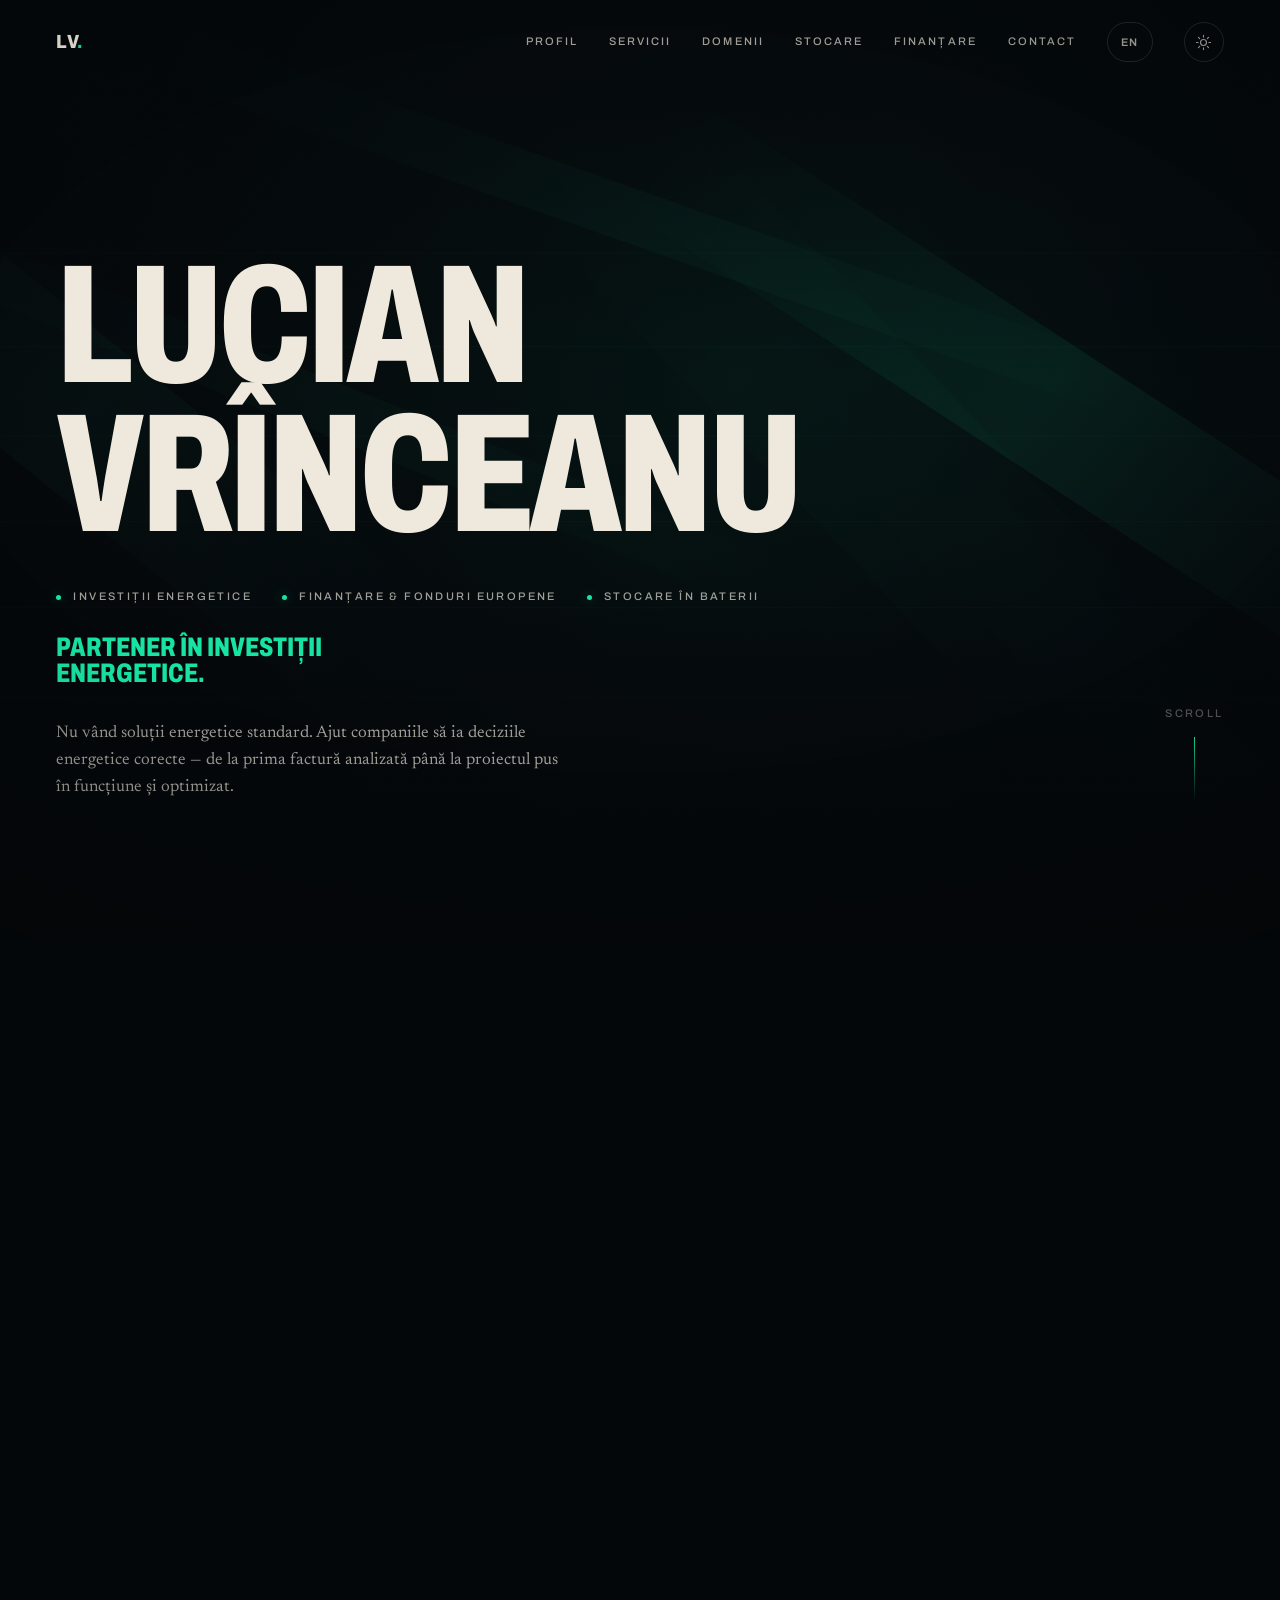
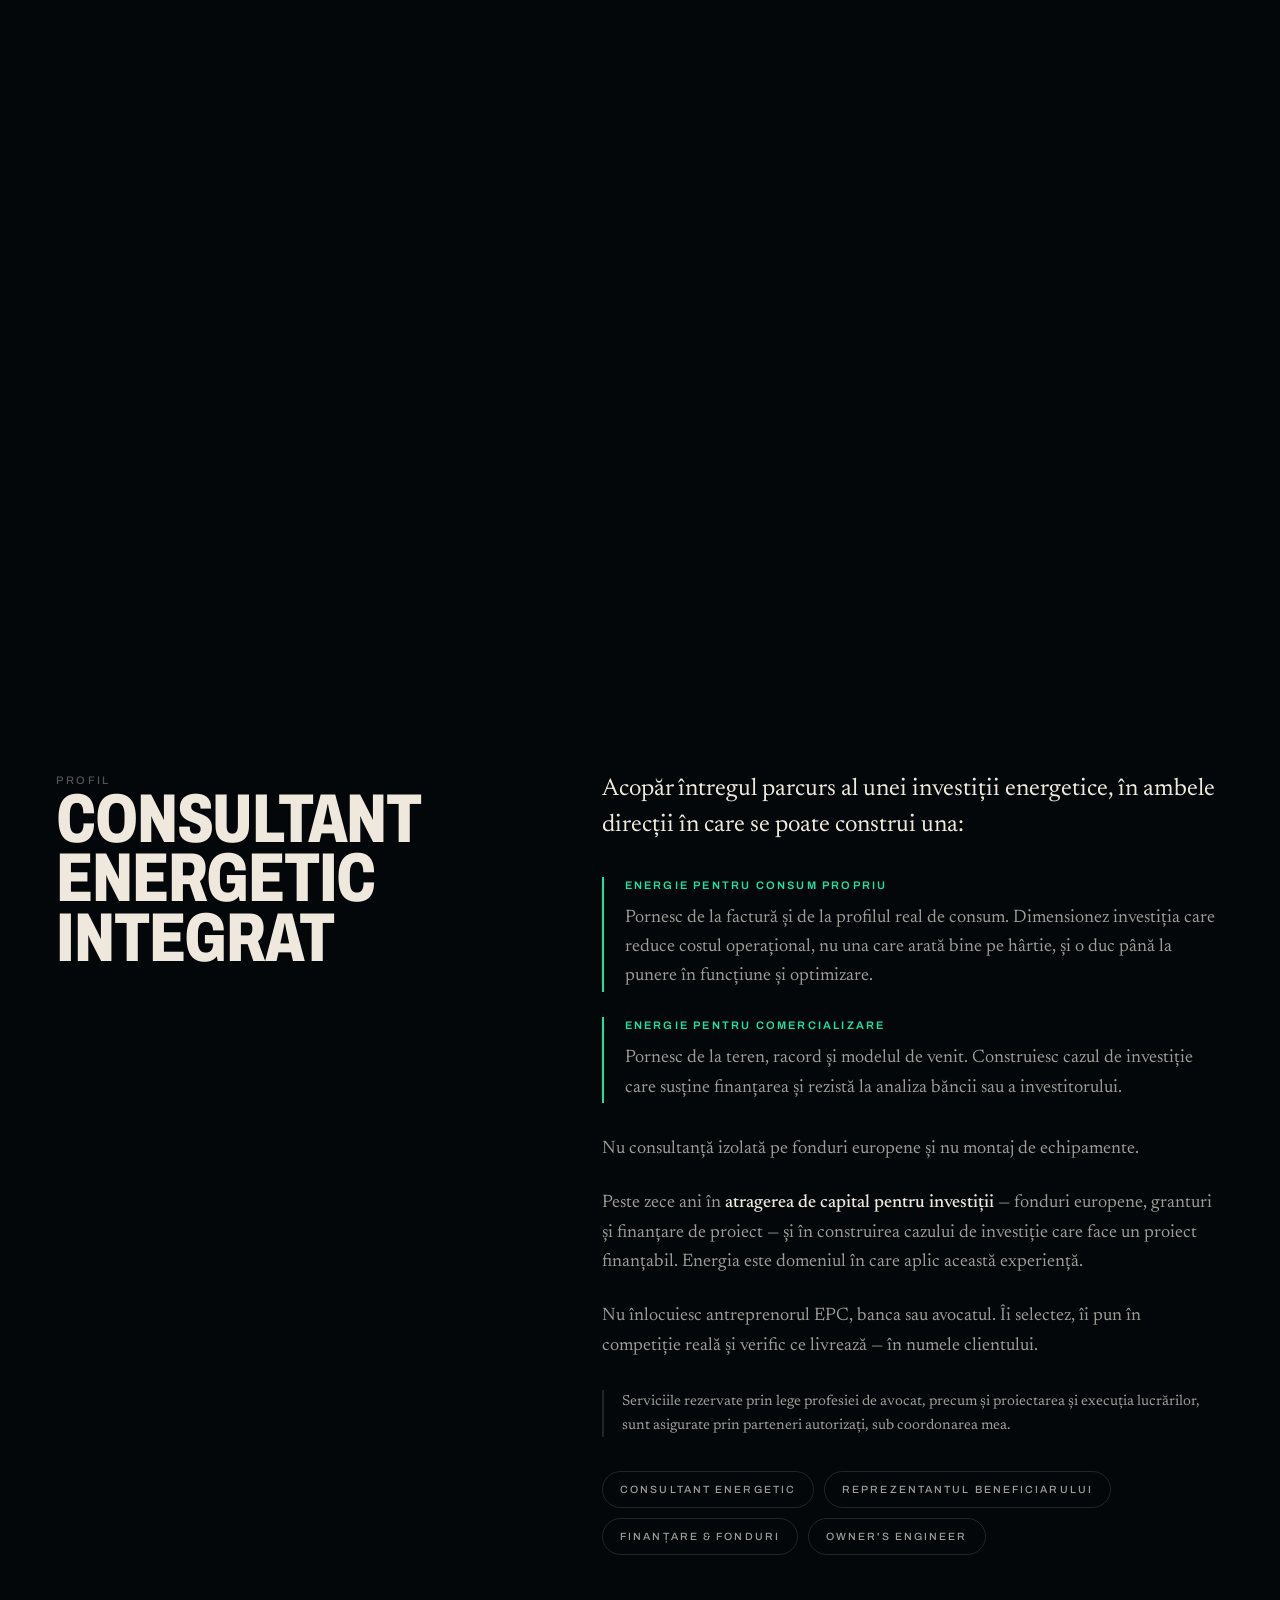
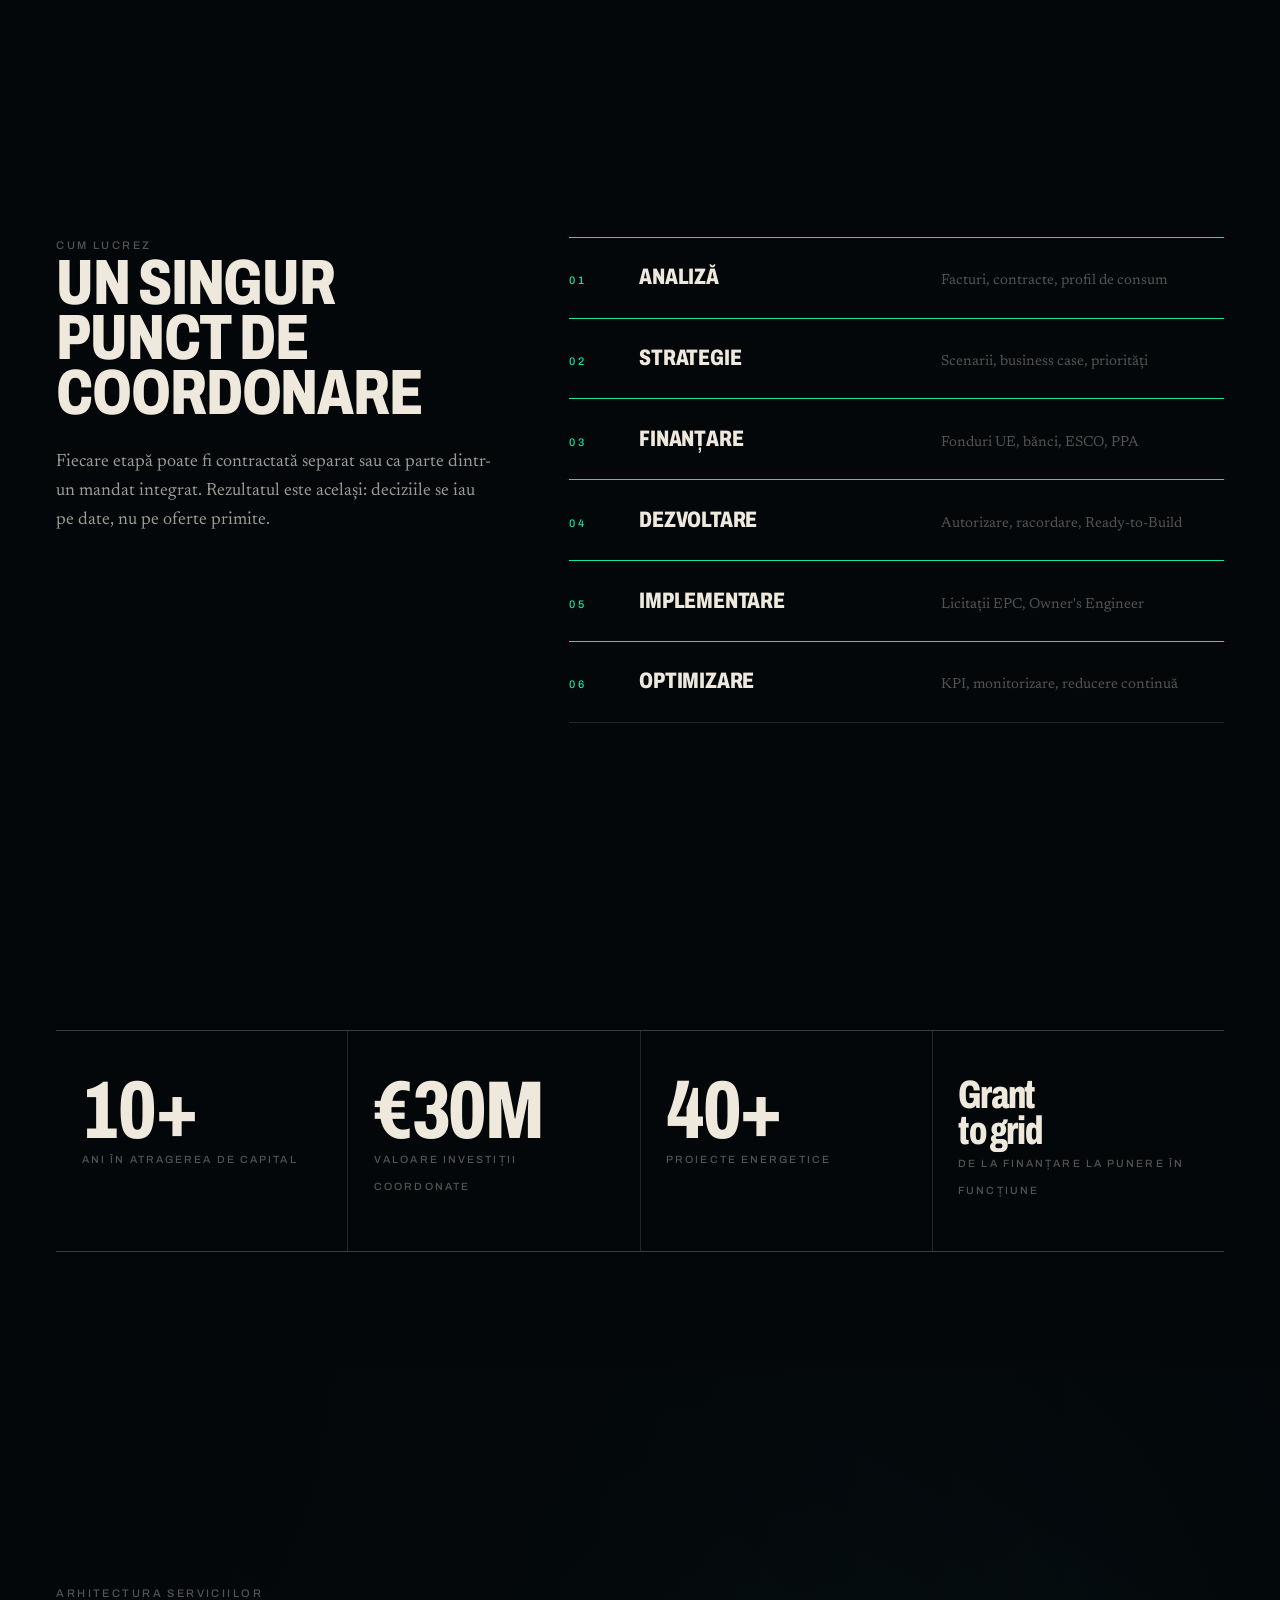
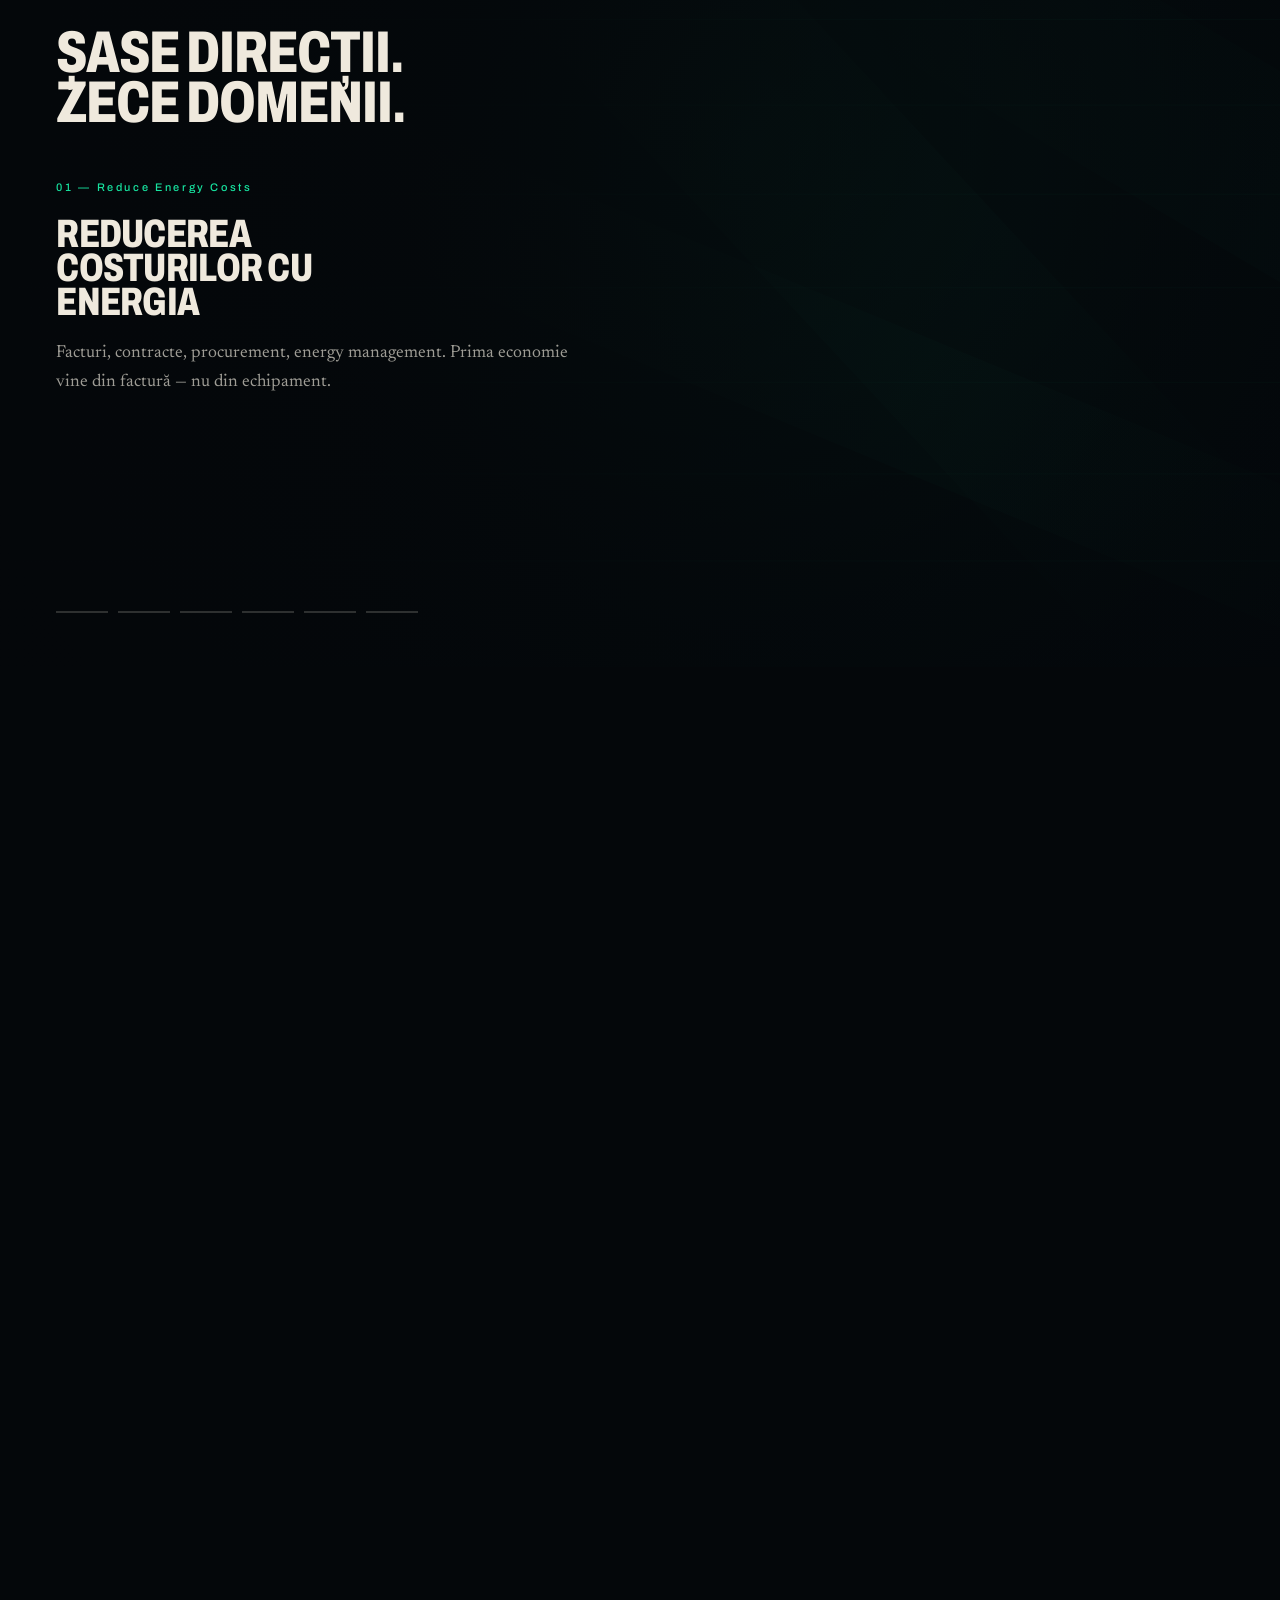
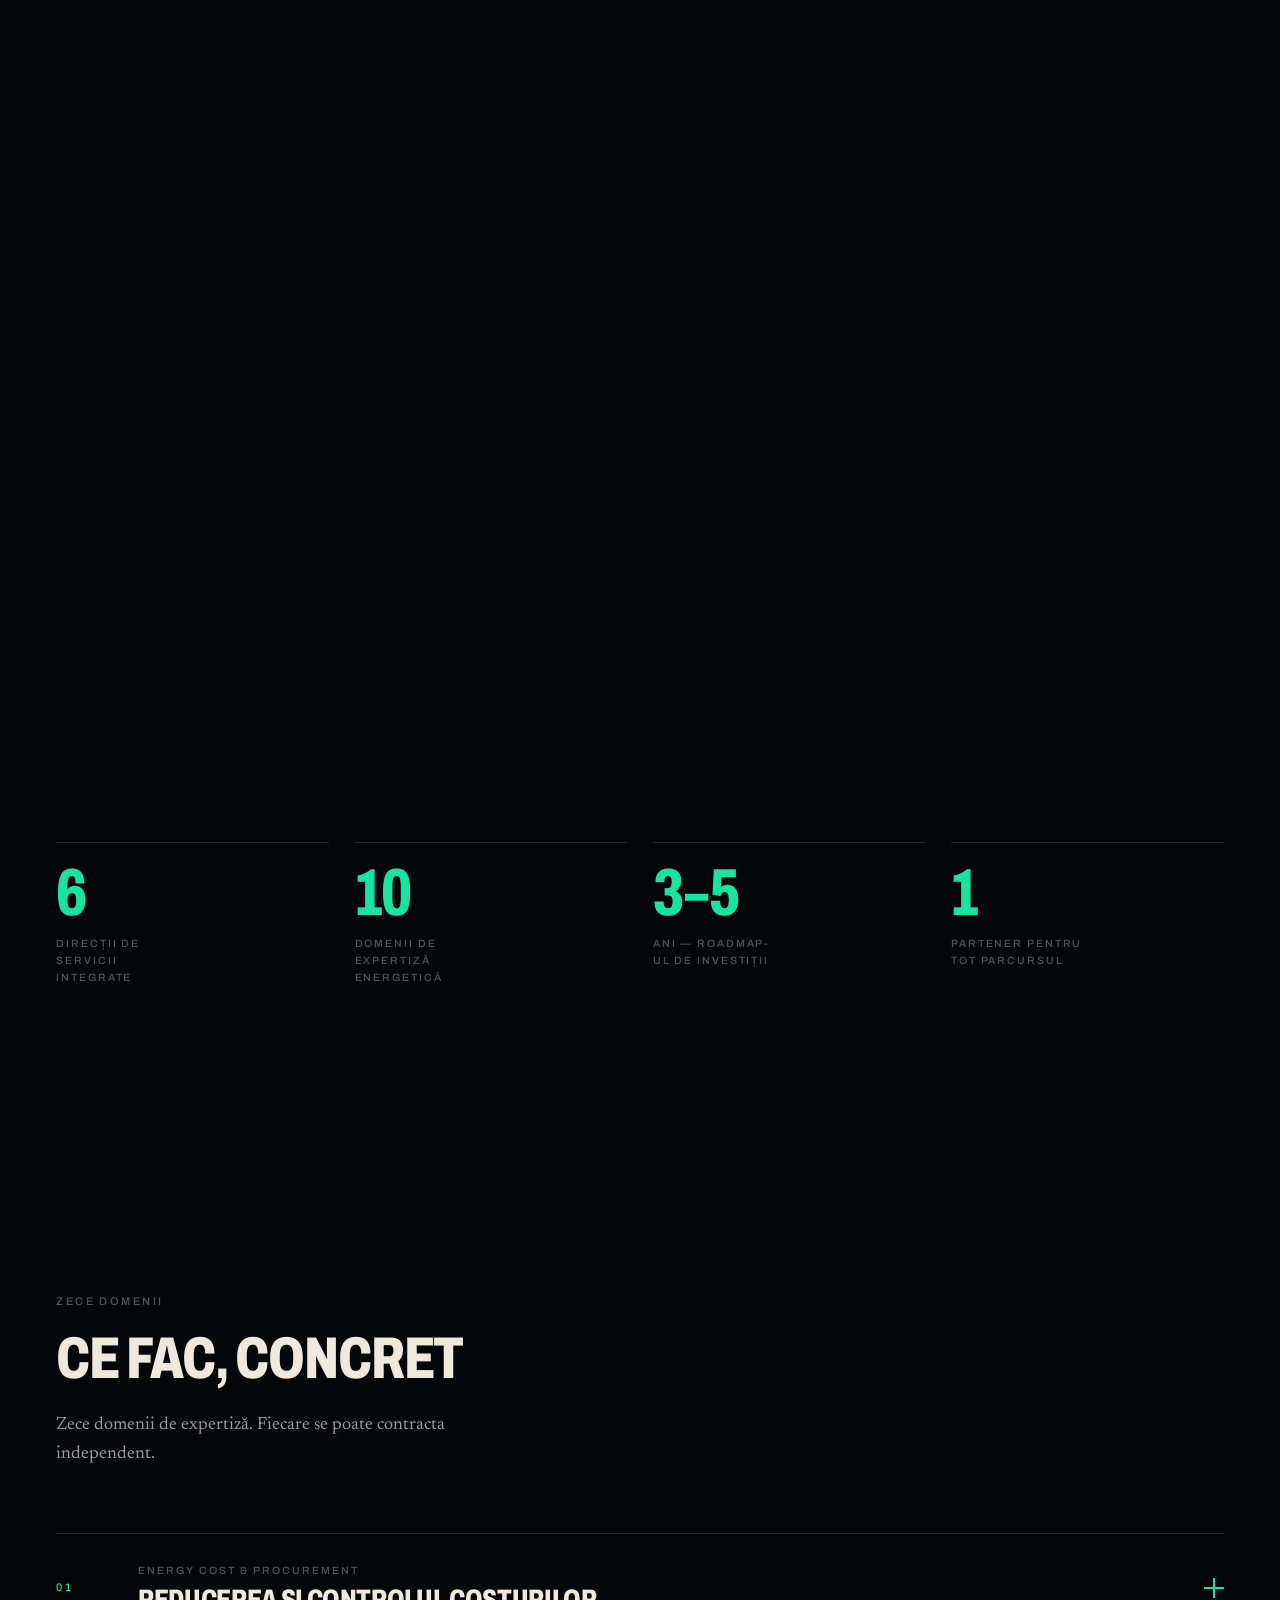
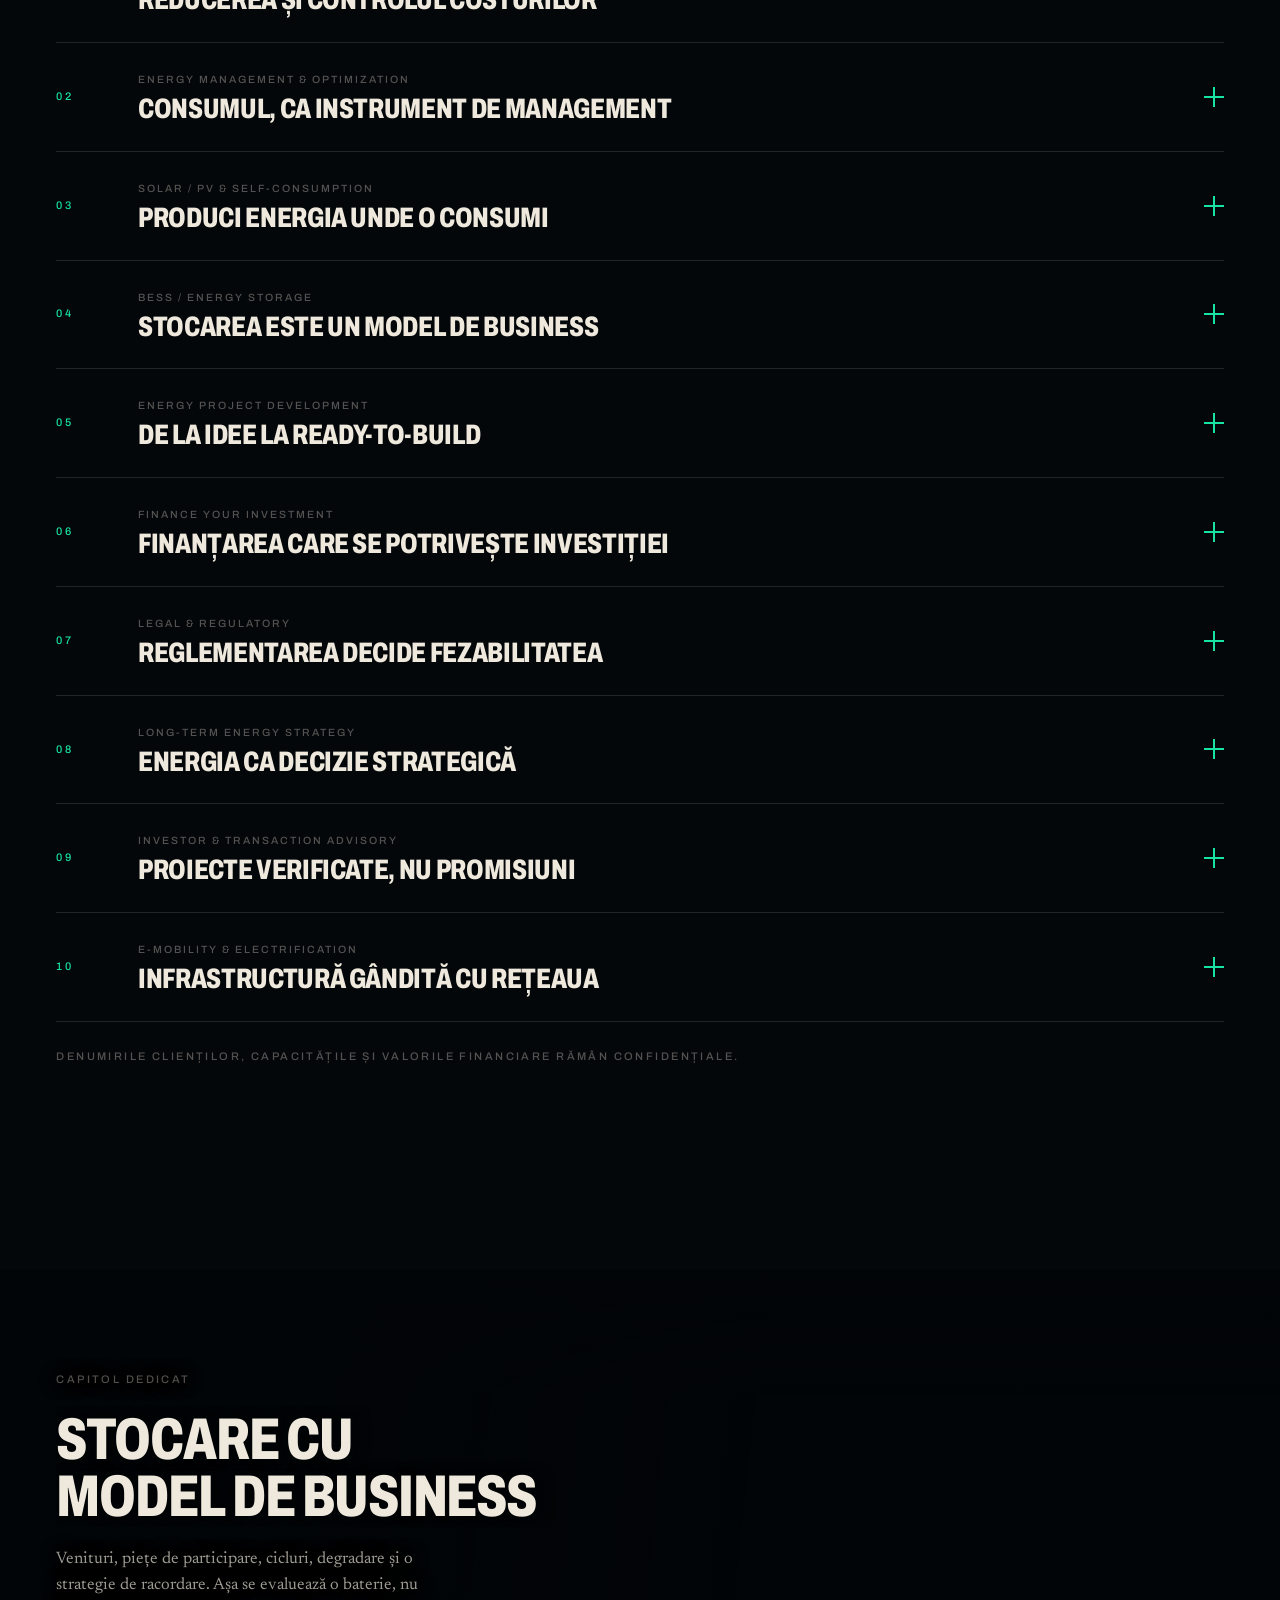
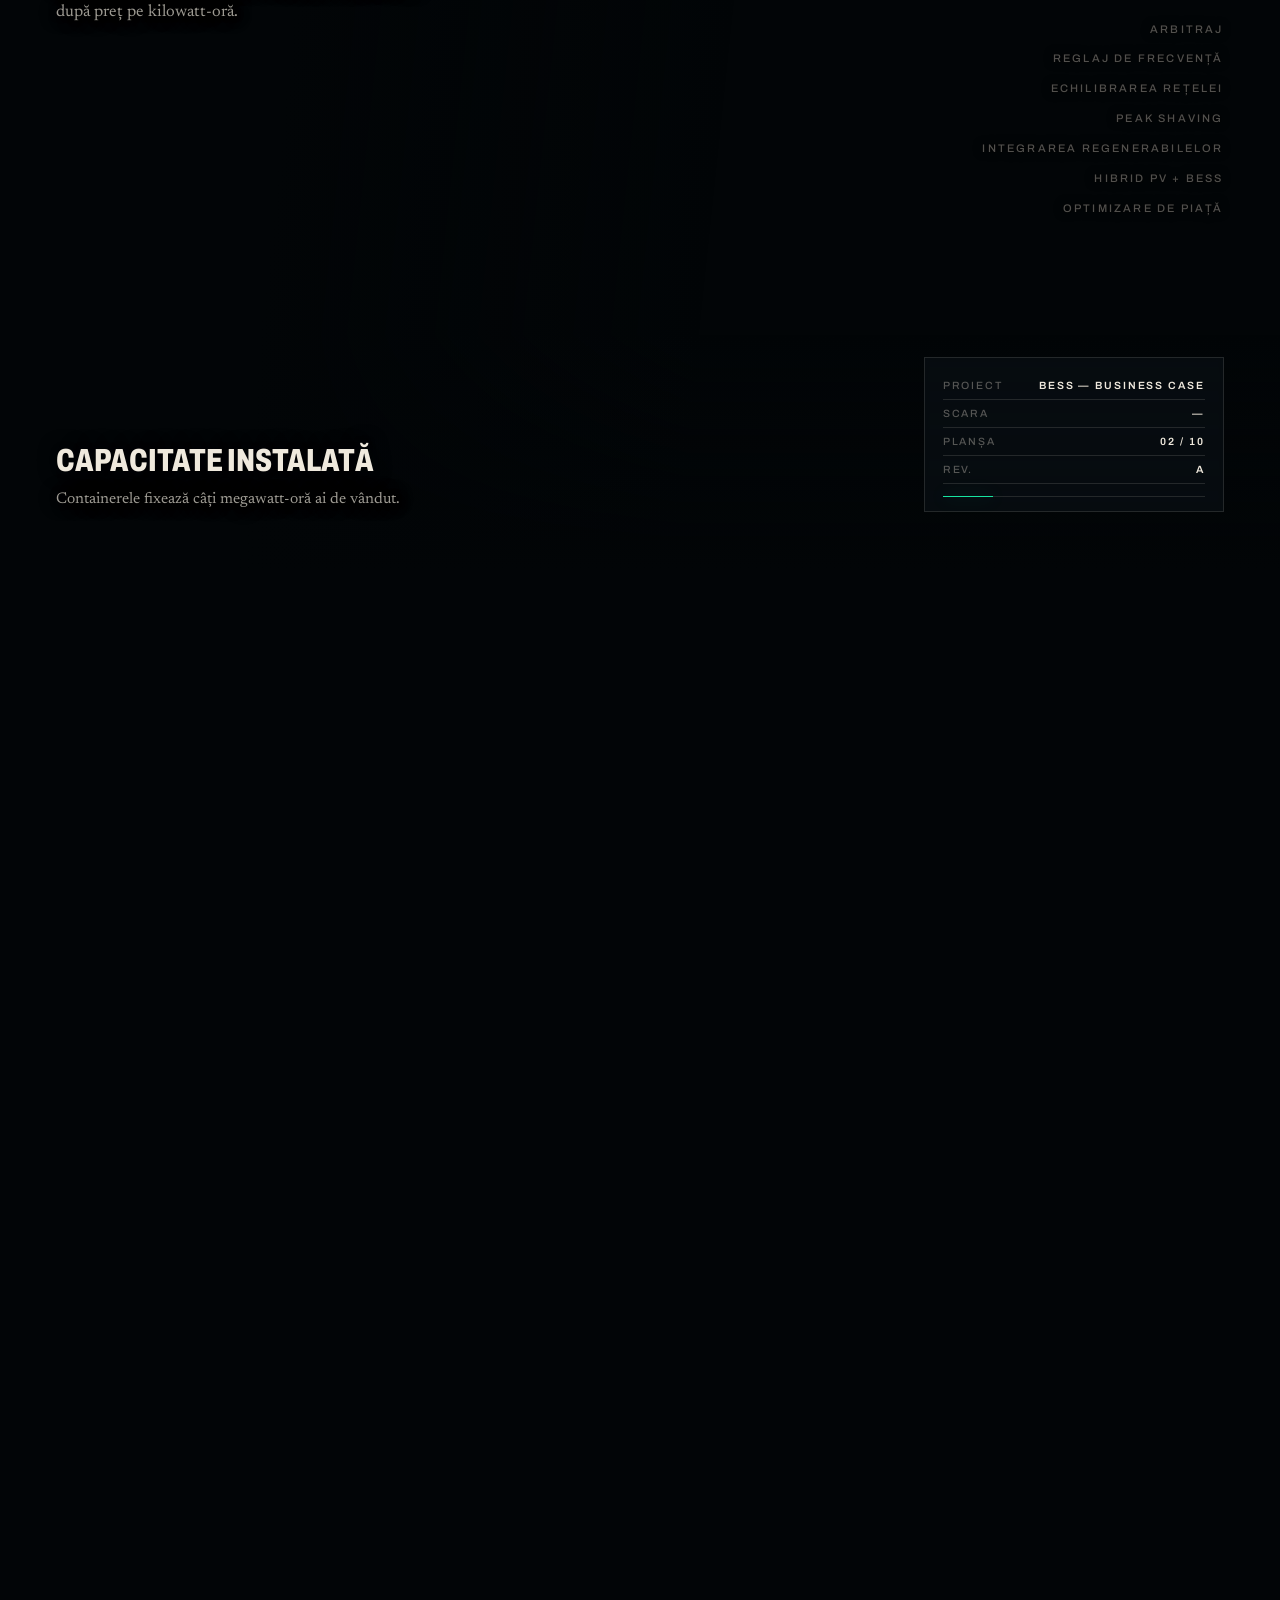
==== commit cfb790f0: "Say how the financing route is chosen, not just what the routes are Beside the headline sat a screen" ====
--- a/portfolio/index.html
+++ b/portfolio/index.html
@@ -417,6 +417,27 @@
 
 /* ── financing table ───────────────────────────────────────── */
 .fin-head{font-size:clamp(30px,4.4vw,70px);margin-top:22px;max-width:18ch}
+.fin-top{display:grid;grid-template-columns:minmax(0,1.15fr) minmax(0,1fr);
+  gap:clamp(28px,5vw,88px);align-items:end}
+.fin-map .mono{margin-bottom:clamp(16px,2vw,24px)}
+/* One hairline spine, a node per question, and a short branch out to the route
+   it leads to — the same drawn-in-thin-lines language as the storage plates. */
+.fin-steps{list-style:none;margin:0;padding:0;position:relative}
+.fin-steps li{position:relative;padding:0 0 clamp(20px,2.4vw,30px) 26px}
+.fin-steps li:last-child{padding-bottom:0}
+.fin-steps li::before{content:'';position:absolute;left:0;top:6px;width:7px;height:7px;
+  border-radius:50%;background:var(--em)}
+.fin-steps li:not(:last-child)::after{content:'';position:absolute;left:3px;top:13px;bottom:0;
+  width:1px;background:var(--hair)}
+.fmq{margin:0;font-size:14.5px;line-height:1.45;color:var(--cream-mid);max-width:30ch}
+.fmo{margin:9px 0 0;display:flex;align-items:center;gap:11px;
+  font-family:var(--display);font-weight:800;font-stretch:74%;text-transform:uppercase;
+  font-size:clamp(13.5px,1.15vw,17px);line-height:1.05;color:var(--cream);letter-spacing:-.004em}
+.fmo::before{content:'';flex:0 0 22px;height:1px;background:var(--cream-low)}
+@media (max-width:900px){
+  .fin-top{grid-template-columns:1fr;gap:clamp(30px,5vw,44px)}
+  .fin-map{margin-top:4px}
+}
 .fin-table{margin-top:clamp(36px,5vw,64px);border-top:var(--rule)}
 .fin-row{display:grid;grid-template-columns:minmax(0,1.05fr) minmax(0,1fr) minmax(0,1.3fr);
   gap:clamp(14px,2.4vw,40px);padding:clamp(18px,2vw,28px) 0;border-bottom:var(--rule);
@@ -1173,8 +1194,23 @@
   </div>
 </section>
 <section class="sec wrap" id="finance">
-  <div class="mono rv"><span data-i18n="k216">Finanțare</span></div>
-  <h2 class="rv fin-head" data-i18n="k217">Finanțarea potrivită pentru investiția potrivită</h2>
+  <div class="fin-top">
+    <div>
+      <div class="mono rv"><span data-i18n="k216">Finanțare</span></div>
+      <h2 class="rv fin-head" data-i18n="k217">Finanțarea potrivită pentru investiția potrivită</h2>
+    </div>
+    <!-- The table below lists the four routes; it does not say how to pick one.
+         This ladder does, so the reader finds their own row before reaching it. -->
+    <div class="fin-map">
+      <div class="mono rv"><span data-i18n="fm0">Cum alegi ruta</span></div>
+      <ol class="fin-steps">
+        <li class="rv"><p class="fmq" data-i18n="fm1">Ai un apel de finanțare deschis și te încadrezi?</p><p class="fmo" data-i18n="fo1">Granturi UE</p></li>
+        <li class="rv"><p class="fmq" data-i18n="fm2">Ai cash-flow previzibil pentru rate?</p><p class="fmo" data-i18n="fo2">Finanțare bancară · Leasing</p></li>
+        <li class="rv"><p class="fmq" data-i18n="fm3">Vrei zero investiție inițială?</p><p class="fmo" data-i18n="fo3">ESCO · PPA</p></li>
+        <li class="rv"><p class="fmq" data-i18n="fm4">E proiect de dezvoltare, nu pentru consum propriu?</p><p class="fmo" data-i18n="fo4">Capital privat</p></li>
+      </ol>
+    </div>
+  </div>
   <div class="fin-table rv">
     <div class="fin-row fin-row--head"><span class="fin-c" data-i18n="k218">Sursa de finanțare</span><span class="fin-c" data-i18n="k219">Potrivit pentru</span><span class="fin-c" data-i18n="k220">Ce fac eu</span></div>
     <div class="fin-row rv"><span class="fin-c fin-src" data-i18n="k221">Granturi nerambursabile acordate de Uniunea Europeană</span><span class="fin-c" data-i18n="k222">Industrie, mari consumatori, IMM, agricultură, HoReCa — în regiunile și sectoarele vizate</span><span class="fin-c" data-i18n="k223">Verificare eligibilitate și încadrare, business plan, depunerea cererii, achiziții, implementare, rambursări</span></div>
@@ -1416,7 +1452,7 @@
    Every string on the page exists once, in both languages, generated from a
    single source so the two can never drift apart. Elements carry data-i18n
    (text) or data-i18n-html (text with inline markup). */
-const I18N = {"f01": {"ro": "Începe aici", "en": "Start here"}, "f02": {"ro": "Două drumuri.", "en": "Two routes."}, "f03": {"ro": "Un singur standard.", "en": "One standard."}, "f04": {"ro": "Consumi energie sau vrei să produci și să stochezi? Punctul de plecare este diferit, verificarea este aceeași.", "en": "Do you consume energy, or do you want to generate and store it? The starting point differs; the scrutiny does not."}, "ak": {"ro": "Autoconsum", "en": "Self-consumption"}, "at": {"ro": "Cât te costă energia cu adevărat?", "en": "What is energy really costing you?"}, "ad": {"ro": "Pentru companii care consumă. Începe cu o analiză a facturii, a contractului și a profilului tău de consum. Documentele rămân confidențiale.", "en": "For companies that consume. It starts with an analysis of your invoice, your contract and your consumption profile. The documents stay confidential."}, "as1": {"ro": "Trimiți documentele", "en": "You send the documents"}, "ax1": {"ro": "Factura de energie electrică sau gaze și contractul de furnizare. Nimic altceva.", "en": "Your electricity or gas invoice and the supply contract. Nothing else."}, "as2": {"ro": "Analizez", "en": "I analyse"}, "ax2": {"ro": "Componente tarifare, profil de consum, clauze contractuale, preț raportat la piață.", "en": "Tariff components, consumption profile, contract clauses, price against the market."}, "as3": {"ro": "Primești concluziile", "en": "You get the conclusions"}, "ax3": {"ro": "Unde pierzi bani, ce se poate renegocia, ce se poate optimiza și în ce ordine.", "en": "Where you lose money, what can be renegotiated, what can be optimised, in what order."}, "ac": {"ro": "Solicită Energy Check-Up", "en": "Request an Energy Check-Up"}, "bk": {"ro": "Investiții", "en": "Investment"}, "bt": {"ro": "Proiectul tău rezistă la analiză?", "en": "Does your project hold up?"}, "bd": {"ro": "Pentru producție de energie, BESS sau hibrid. Pornim de la locație, racordare și capacitatea vizată — și verificăm dacă investiția stă în picioare înainte să se angajeze capital.", "en": "For generation, BESS or hybrid. We start from the site, the grid connection and the capacity you are aiming at — and test whether the investment stands up before capital is committed."}, "bs1": {"ro": "Trimiți datele proiectului", "en": "You send the project data"}, "bx1": {"ro": "Locație, putere vizată, stadiul racordării și ce documente există deja.", "en": "Location, target capacity, connection status, and whatever documents already exist."}, "bs2": {"ro": "Verific fezabilitatea", "en": "I test the feasibility"}, "bx2": {"ro": "Racordare, dimensionare, model de venituri, CAPEX și rutele de finanțare disponibile.", "en": "Connection, sizing, revenue model, CAPEX and the funding routes available."}, "bs3": {"ro": "Primești business case-ul", "en": "You get the business case"}, "bx3": {"ro": "Dacă proiectul stă în picioare, în ce formă, cu ce finanțare și care e următorul pas.", "en": "Whether the project stands up, in what form, with what financing, and what comes next."}, "bc": {"ro": "Discută un proiect", "en": "Discuss a project"}, "k001": {"ro": "Profil", "en": "Profile"}, "k002": {"ro": "Servicii", "en": "Services"}, "k003": {"ro": "Domenii", "en": "Fields"}, "k004": {"ro": "Stocare", "en": "Storage"}, "k005": {"ro": "Finanțare", "en": "Financing"}, "k006": {"ro": "Contact", "en": "Contact"}, "k007": {"ro": "Investiții energetice", "en": "Energy investments"}, "k008": {"ro": "Finanțare & fonduri europene", "en": "Financing & European funds"}, "k009": {"ro": "Stocare în baterii", "en": "Battery energy storage"}, "k010": {"ro": "Partener în investiții energetice.", "en": "Partner in energy investments."}, "k011": {"ro": "Nu vând soluții energetice standard. Ajut companiile să ia deciziile energetice corecte — de la prima factură analizată până la proiectul pus în funcțiune și optimizat.", "en": "I don't sell standard energy solutions. I help companies make the right energy decisions — from the first invoice analysed to the project commissioned and optimised."}, "k012": {"ro": "Profil", "en": "Profile"}, "k013": {"ro": "Consultant energetic integrat", "en": "The integrated energy consultant"}, "k014": {"ro": "Acopăr întregul parcurs al unei investiții energetice, în ambele direcții în care se poate construi una:", "en": "I cover the entire path of an energy investment, in both of the directions one can be built:"}, "k014a": {"ro": "Energie pentru consum propriu", "en": "Energy for your own consumption"}, "k014b": {"ro": "Pornesc de la factură și de la profilul real de consum. Dimensionez investiția care reduce costul operațional, nu una care arată bine pe hârtie, și o duc până la punere în funcțiune și optimizare.", "en": "I start from the invoice and from the real consumption profile. I size the investment that cuts operating cost — not the one that looks good on paper — and I carry it through to commissioning and optimisation."}, "k014c": {"ro": "Energie pentru comercializare", "en": "Energy for the market"}, "k014d": {"ro": "Pornesc de la teren, racord și modelul de venit. Construiesc cazul de investiție care susține finanțarea și rezistă la analiza băncii sau a investitorului.", "en": "I start from the land, the grid connection and the revenue model. I build the investment case that carries the financing and holds up to the bank's or the investor's scrutiny."}, "k014e": {"ro": "Nu consultanță izolată pe fonduri europene și nu montaj de echipamente.", "en": "Not standalone European-funds consultancy, and not equipment installation."}, "k015": {"ro": "Peste zece ani în <strong>atragerea de capital pentru investiții</strong> — fonduri europene, granturi și finanțare de proiect — și în construirea cazului de investiție care face un proiect finanțabil. Energia este domeniul în care aplic această experiență.", "en": "Over ten years <strong>raising capital for investments</strong> — European funds, grants and project finance — and building the investment case that makes a project bankable. Energy is the field where I apply that experience."}, "k016": {"ro": "Nu înlocuiesc antreprenorul EPC, banca sau avocatul. Îi selectez, îi pun în competiție reală și verific ce livrează — în numele clientului.", "en": "I don't replace the EPC contractor, the bank or the lawyer. I select them, put them in real competition and verify what they deliver — on the client's behalf."}, "k017": {"ro": "Serviciile rezervate prin lege profesiei de avocat, precum și proiectarea și execuția lucrărilor, sunt asigurate prin parteneri autorizați, sub coordonarea mea.", "en": "Services reserved by law to the legal profession, as well as the design and execution of the works, are provided through authorised partners, under my coordination."}, "k018": {"ro": "Consultant energetic", "en": "Energy consultant"}, "k019": {"ro": "Reprezentantul beneficiarului", "en": "Owner's representative"}, "k020": {"ro": "Finanțare & fonduri", "en": "Financing & funds"}, "k021": {"ro": "Owner's Engineer", "en": "Owner's Engineer"}, "k022": {"ro": "Cum lucrez", "en": "How I work"}, "k023": {"ro": "Un singur punct de coordonare", "en": "A single point of coordination"}, "k024": {"ro": "Fiecare etapă poate fi contractată separat sau ca parte dintr-un mandat integrat. Rezultatul este același: deciziile se iau pe date, nu pe oferte primite.", "en": "Each stage can be contracted on its own or as part of an integrated mandate. The result is the same: decisions made on data, not on whatever offers arrive."}, "k025": {"ro": "Analiză", "en": "Analysis"}, "k026": {"ro": "Facturi, contracte, profil de consum", "en": "Invoices, contracts, consumption profile"}, "k027": {"ro": "Strategie", "en": "Strategy"}, "k028": {"ro": "Scenarii, business case, priorități", "en": "Scenarios, business case, priorities"}, "k029": {"ro": "Finanțare", "en": "Financing"}, "k030": {"ro": "Fonduri UE, bănci, ESCO, PPA", "en": "EU funds, banks, ESCO, PPA"}, "k031": {"ro": "Dezvoltare", "en": "Development"}, "k032": {"ro": "Autorizare, racordare, Ready-to-Build", "en": "Permitting, grid connection, Ready-to-Build"}, "k033": {"ro": "Implementare", "en": "Implementation"}, "k034": {"ro": "Licitații EPC, Owner's Engineer", "en": "EPC tenders, Owner's Engineer"}, "k035": {"ro": "Optimizare", "en": "Optimisation"}, "k036": {"ro": "KPI, monitorizare, reducere continuă", "en": "KPIs, monitoring, continuous reduction"}, "k037": {"ro": "Ani în atragerea de capital", "en": "Years raising investment capital"}, "k038": {"ro": "Valoare investiții coordonate", "en": "Investment value coordinated"}, "k039": {"ro": "Proiecte energetice", "en": "Energy projects"}, "k040": {"ro": "De la finanțare la punere în funcțiune", "en": "From funding through to delivery"}, "k041": {"ro": "Arhitectura serviciilor", "en": "Service architecture"}, "k042": {"ro": "Șase direcții. Zece domenii.", "en": "Six directions. Ten fields."}, "k043": {"ro": "Reducerea costurilor cu energia", "en": "Reducing energy costs"}, "k044": {"ro": "Facturi, contracte, procurement, energy management. Prima economie vine din factură — nu din echipament.", "en": "Invoices, contracts, procurement, energy management. The first saving comes out of the invoice, not out of equipment."}, "k045": {"ro": "Investiții energetice", "en": "Energy investments"}, "k046": {"ro": "Solar, BESS, eficiență, e-mobility — ca reprezentant al beneficiarului, nu al vânzătorului.", "en": "Solar, BESS, efficiency, e-mobility — as the owner's representative, never the vendor's."}, "k047": {"ro": "Dezvoltare de proiecte", "en": "Project development"}, "k048": {"ro": "De la idee la Ready-to-Build și până la tranzacție.", "en": "From idea to Ready-to-Build, and through to transaction."}, "k049": {"ro": "Finanțarea investiției", "en": "Financing the investment"}, "k050": {"ro": "Fonduri UE, bănci, ESCO, PPA, capital privat. Investiția potrivită are nevoie de finanțarea potrivită.", "en": "EU funds, banks, ESCO, PPA, private capital. The right investment needs the right financing behind it."}, "k051": {"ro": "Juridic și reglementare", "en": "Legal and regulatory"}, "k052": {"ro": "ANRE, racordare, contracte, compliance. Reglementarea decide fezabilitatea.", "en": "ANRE, grid connection, contracts, compliance. Regulation is what decides feasibility."}, "k053": {"ro": "Strategie energetică", "en": "Energy strategy"}, "k054": {"ro": "Strategie energetică pe termen lung, cu roadmap de investiții multianual, buget și ținte.", "en": "A long-term energy strategy, with a multi-year investment roadmap, budget and targets."}, "k055": {"ro": "direcții de servicii integrate", "en": "integrated service directions"}, "k056": {"ro": "domenii de expertiză energetică", "en": "fields of energy expertise"}, "k057": {"ro": "ani — roadmap-ul de investiții", "en": "years — the investment roadmap"}, "k058": {"ro": "partener pentru tot parcursul", "en": "partner for the whole journey"}, "k059": {"ro": "Zece domenii", "en": "Ten fields"}, "k060": {"ro": "Ce fac, concret", "en": "What I actually do"}, "k061": {"ro": "Zece domenii de expertiză. Fiecare se poate contracta independent.", "en": "Ten fields of expertise. Each can be contracted on its own."}, "k062": {"ro": "Reducerea și controlul costurilor", "en": "Reducing and controlling cost"}, "k063": {"ro": "Analizez ce plătești astăzi, de ce plătești atât și ce se poate renegocia — de la componentele tarifare la strategia de achiziție pe termen mediu.", "en": "I analyse what you pay today, why you pay it, and what can be renegotiated — from the tariff components to a medium-term procurement strategy."}, "k064": {"ro": "analiză facturi energie și gaze", "en": "electricity and gas invoice analysis"}, "k065": {"ro": "analiză contracte de furnizare", "en": "supply contract analysis"}, "k066": {"ro": "verificare componente tarifare", "en": "tariff component review"}, "k067": {"ro": "analiză profil și curbă de consum", "en": "consumption profile and load curve"}, "k068": {"ro": "benchmarking al prețurilor", "en": "price benchmarking"}, "k069": {"ro": "comparare oferte furnizori", "en": "supplier offer comparison"}, "k070": {"ro": "negocierea contractelor", "en": "contract negotiation"}, "k071": {"ro": "contracte Fixed / Indexed / Mixed", "en": "Fixed / Indexed / Mixed contracts"}, "k072": {"ro": "analiză PZU + marjă furnizor", "en": "day-ahead price plus supplier margin"}, "k073": {"ro": "strategie la expirare contract", "en": "contract expiry strategy"}, "k074": {"ro": "monitorizarea pieței", "en": "market monitoring"}, "k075": {"ro": "buget energetic anual", "en": "annual energy budget"}, "k076": {"ro": "Consumul, ca instrument de management", "en": "Consumption as a management tool"}, "k077": {"ro": "Trec de la factură la proces: curbă de sarcină, putere contractată, intervale orare, flexibilitate și KPI energetici urmăriți lună de lună.", "en": "I move from the invoice to the process: load curve, contracted power, time bands, flexibility and energy KPIs tracked month by month."}, "k078": {"ro": "audit energetic", "en": "energy audit"}, "k079": {"ro": "analiza curbei de sarcină", "en": "load curve analysis"}, "k080": {"ro": "consumuri ineficiente", "en": "inefficient consumption"}, "k081": {"ro": "optimizarea puterii contractate", "en": "contracted power optimisation"}, "k082": {"ro": "load shifting", "en": "load shifting"}, "k083": {"ro": "peak shaving", "en": "peak shaving"}, "k084": {"ro": "optimizare pe intervale orare", "en": "time-band optimisation"}, "k085": {"ro": "Demand Response", "en": "demand response"}, "k086": {"ro": "flexibilitate energetică", "en": "energy flexibility"}, "k087": {"ro": "strategie de autoconsum", "en": "self-consumption strategy"}, "k088": {"ro": "KPI energetici și raportare", "en": "energy KPIs and reporting"}, "k089": {"ro": "plan anual de reducere costuri", "en": "annual cost reduction plan"}, "k090": {"ro": "Produci energia unde o consumi", "en": "Generate where you consume"}, "k091": {"ro": "De la analiza de oportunitate și simularea producției, la caietul de sarcini, compararea ofertelor EPC și verificarea performanței după punerea în funcțiune.", "en": "From opportunity analysis and yield simulation to the technical specification, EPC offer comparison, and performance verification after commissioning."}, "k092": {"ro": "analiză oportunitate PV", "en": "PV opportunity analysis"}, "k093": {"ro": "dimensionare preliminară", "en": "preliminary sizing"}, "k094": {"ro": "simulare producție", "en": "yield simulation"}, "k095": {"ro": "analiză autoconsum", "en": "self-consumption analysis"}, "k096": {"ro": "CAPEX / OPEX", "en": "CAPEX / OPEX"}, "k097": {"ro": "ROI, IRR, Payback", "en": "ROI, IRR, payback"}, "k098": {"ro": "analiză prosumator", "en": "prosumer analysis"}, "k099": {"ro": "alegerea tehnologiei", "en": "technology selection"}, "k100": {"ro": "caiet de sarcini", "en": "technical specification"}, "k101": {"ro": "oferte EPC și negociere", "en": "EPC offers and negotiation"}, "k102": {"ro": "Project Management", "en": "project management"}, "k103": {"ro": "Owner's Engineer", "en": "Owner's Engineer"}, "k104": {"ro": "Stocarea este un model de business", "en": "Storage is a business model"}, "k105": {"ro": "Nu un echipament: venituri, piețe de participare, cicluri, degradare, garanții și strategie de racordare. Compar producătorii în competiție reală, în numele clientului.", "en": "Not a piece of equipment: revenues, participation markets, cycles, degradation, warranties and a connection strategy. I compare manufacturers in real competition, on the client's behalf."}, "k106": {"ro": "studiu de oportunitate BESS", "en": "BESS opportunity study"}, "k107": {"ro": "dimensionare sisteme", "en": "system sizing"}, "k108": {"ro": "PV + BESS / stand-alone", "en": "PV + BESS / stand-alone"}, "k109": {"ro": "peak shaving, arbitraj, backup", "en": "peak shaving, arbitrage, backup"}, "k110": {"ro": "piețe de participare", "en": "participation markets"}, "k111": {"ro": "model financiar, ROI / IRR", "en": "financial model, ROI / IRR"}, "k112": {"ro": "due diligence tehnic", "en": "technical due diligence"}, "k113": {"ro": "selecție baterii, PCS, EMS", "en": "battery, PCS and EMS selection"}, "k114": {"ro": "analiza garanțiilor", "en": "warranty analysis"}, "k115": {"ro": "degradation & cycle analysis", "en": "degradation and cycle analysis"}, "k116": {"ro": "strategie de racordare", "en": "grid connection strategy"}, "k117": {"ro": "suport pentru investitori", "en": "investor support"}, "k118": {"ro": "De la idee la Ready-to-Build", "en": "From idea to Ready-to-Build"}, "k119": {"ro": "Solar, BESS și hibrid — coordonez teren, racordare, ATR, avize, proiectare, SPV, data room și pregătirea pentru finanțare sau tranzacție.", "en": "Solar, BESS and hybrid — I coordinate land, grid connection, connection permits, approvals, design, the SPV, the data room and the preparation for financing or sale."}, "k120": {"ro": "feasibility study", "en": "feasibility study"}, "k121": {"ro": "due diligence & teren", "en": "due diligence and land"}, "k122": {"ro": "analiză racordare și ATR", "en": "grid connection and permit analysis"}, "k123": {"ro": "avize, autorizații, proiectare", "en": "approvals, permits, design"}, "k124": {"ro": "structurare SPV", "en": "SPV structuring"}, "k125": {"ro": "pregătire Data Room", "en": "data room preparation"}, "k126": {"ro": "identificarea investitorilor", "en": "investor identification"}, "k127": {"ro": "Project Management", "en": "project management"}, "k128": {"ro": "Owner's Engineer", "en": "Owner's Engineer"}, "k129": {"ro": "Finanțarea care se potrivește investiției", "en": "Financing matched to the investment"}, "k130": {"ro": "Nu doar identific investiția potrivită. Ajut și la identificarea finanțării — fonduri europene, bănci, ESCO, PPA sau capital privat.", "en": "I don't only identify the right investment. I help identify the financing too — European funds, banks, ESCO, PPA or private capital."}, "k131": {"ro": "verificare eligibilitate", "en": "eligibility assessment"}, "k132": {"ro": "cerere de finanțare", "en": "funding application"}, "k133": {"ro": "business plan", "en": "business plan"}, "k134": {"ro": "analiză financiară și dosar bancar", "en": "financial analysis and bank file"}, "k135": {"ro": "negociere finanțare", "en": "financing negotiation"}, "k136": {"ro": "structurare contract ESCO / PPA", "en": "ESCO / PPA contract structuring"}, "k137": {"ro": "achiziții și rambursări", "en": "procurement and reimbursement"}, "k138": {"ro": "data room și investitori", "en": "data room and investors"}, "k139": {"ro": "Reglementarea decide fezabilitatea", "en": "Regulation decides feasibility"}, "k140": {"ro": "Un proiect corect tehnic și financiar poate fi blocat de racordare, de o clauză contractuală sau de o cerință ANRE. Le verific din prima fază.", "en": "A project that is technically and financially sound can still be stopped by the grid connection, a contract clause or an ANRE requirement. I check those from the first phase."}, "k141": {"ro": "legislația energiei", "en": "energy legislation"}, "k142": {"ro": "regulatory advisory", "en": "regulatory advisory"}, "k143": {"ro": "ANRE", "en": "ANRE"}, "k144": {"ro": "autorizarea proiectelor", "en": "project authorisation"}, "k145": {"ro": "racordare și ATR", "en": "grid connection and permits"}, "k146": {"ro": "prosumatori", "en": "prosumers"}, "k147": {"ro": "relația cu operatorii de distribuție și transport", "en": "relations with DSOs and the TSO"}, "k148": {"ro": "contracte de energie, PPA, EPC, O&M", "en": "energy, PPA, EPC and O&M contracts"}, "k149": {"ro": "dispute privind facturarea", "en": "billing disputes"}, "k150": {"ro": "due diligence juridic", "en": "legal due diligence"}, "k151": {"ro": "Energia ca decizie strategică", "en": "Energy as a strategic decision"}, "k152": {"ro": "Pentru companii medii și mari: o strategie energetică pe termen lung, cu roadmap de investiții multianual, buget, ținte de cost și de emisii.", "en": "For mid-size and large companies: a long-term energy strategy, with a multi-year investment roadmap, a budget, and cost and emissions targets."}, "k153": {"ro": "Energy Baseline", "en": "energy baseline"}, "k154": {"ro": "forecast consum și costuri", "en": "consumption and cost forecast"}, "k155": {"ro": "strategie de procurement", "en": "procurement strategy"}, "k156": {"ro": "management risc energetic", "en": "energy risk management"}, "k157": {"ro": "roadmap investiții și CAPEX", "en": "investment roadmap and CAPEX"}, "k158": {"ro": "ROI pe fiecare măsură", "en": "ROI per measure"}, "k159": {"ro": "calendar de investiții", "en": "investment calendar"}, "k160": {"ro": "surse de finanțare identificate", "en": "identified funding sources"}, "k161": {"ro": "Proiecte verificate, nu promisiuni", "en": "Verified projects, not promises"}, "k162": {"ro": "Sourcing, screening și due diligence tehnic, comercial și de reglementare — până la closing. Buyer side sau seller side, un singur standard de verificare.", "en": "Sourcing, screening and technical, commercial and regulatory due diligence — through to closing. Buy side or sell side, one standard of verification."}, "k163": {"ro": "identificare proiecte PV și BESS", "en": "PV and BESS project identification"}, "k164": {"ro": "project sourcing & screening", "en": "project sourcing and screening"}, "k165": {"ro": "technical due diligence", "en": "technical due diligence"}, "k166": {"ro": "commercial due diligence", "en": "commercial due diligence"}, "k167": {"ro": "regulatory due diligence", "en": "regulatory due diligence"}, "k168": {"ro": "evaluare stadiu de dezvoltare", "en": "development-stage assessment"}, "k169": {"ro": "verificare condiții de racordare", "en": "connection condition review"}, "k170": {"ro": "analiză CAPEX și business case", "en": "CAPEX and business case analysis"}, "k171": {"ro": "pregătire Data Room", "en": "data room preparation"}, "k172": {"ro": "identificarea cumpărătorilor", "en": "buyer identification"}, "k173": {"ro": "negociere", "en": "negotiation"}, "k174": {"ro": "suport până la closing", "en": "support through to closing"}, "k175": {"ro": "Infrastructură gândită cu rețeaua", "en": "Infrastructure designed around the grid"}, "k176": {"ro": "Infrastructura de încărcare se dimensionează împreună cu puterea disponibilă, cu producția proprie și cu stocarea. Electrificarea începe cu puterea disponibilă, nu cu stația.", "en": "Charging infrastructure is sized together with the available power, on-site generation and storage. Electrification starts with available power, not with the charger."}, "k177": {"ro": "strategie infrastructură EV", "en": "EV infrastructure strategy"}, "k178": {"ro": "stații de încărcare", "en": "charging stations"}, "k179": {"ro": "analiză necesar putere", "en": "power requirement analysis"}, "k180": {"ro": "PV + BESS + EV", "en": "PV + BESS + EV"}, "k181": {"ro": "electrificarea flotelor", "en": "fleet electrification"}, "k182": {"ro": "infrastructură pentru companii", "en": "corporate infrastructure"}, "k183": {"ro": "parcări comerciale și industriale", "en": "commercial and industrial car parks"}, "k184": {"ro": "analiză CAPEX / ROI", "en": "CAPEX / ROI analysis"}, "k185": {"ro": "identificarea finanțării", "en": "funding identification"}, "k186": {"ro": "Denumirile clienților, capacitățile și valorile financiare rămân confidențiale.", "en": "Client names, capacities and financial figures remain confidential."}, "k187": {"ro": "Capitol dedicat", "en": "Signature chapter"}, "k188": {"ro": "Stocare cu", "en": "Storage with"}, "k189": {"ro": "model de business", "en": "a business case"}, "k190": {"ro": "Venituri, piețe de participare, cicluri, degradare și o strategie de racordare. Așa se evaluează o baterie, nu după preț pe kilowatt-oră.", "en": "Revenues, participation markets, cycles, degradation and a connection strategy. That is how a battery gets evaluated, not on price per kilowatt-hour."}, "k191": {"ro": "Arbitraj", "en": "Arbitrage"}, "k192": {"ro": "Reglaj de frecvență", "en": "Frequency regulation"}, "k193": {"ro": "Echilibrarea rețelei", "en": "Grid balancing"}, "k194": {"ro": "Peak shaving", "en": "Peak shaving"}, "k195": {"ro": "Integrarea regenerabilelor", "en": "Renewable integration"}, "k196": {"ro": "Hibrid PV + BESS", "en": "Hybrid PV + BESS"}, "k197": {"ro": "Optimizare de piață", "en": "Market optimisation"}, "k198": {"ro": "Dezvoltare de proiecte", "en": "Project development"}, "k199": {"ro": "De la idee la activ operațional", "en": "From idea to operating asset"}, "k200": {"ro": "Rezultatul: un proiect bancabil, cu documentație verificată, gata de finanțare sau de vânzare către un investitor.", "en": "The result: a bankable project, with verified documentation, ready for financing or for sale to an investor."}, "k201": {"ro": "Etapa 01", "en": "Stage 01"}, "k202": {"ro": "Idee", "en": "Idea"}, "k203": {"ro": "Oportunitate, teren, racordare", "en": "Opportunity, land, grid connection"}, "k204": {"ro": "Etapa 02", "en": "Stage 02"}, "k205": {"ro": "Dezvoltare", "en": "Development"}, "k206": {"ro": "Feasibility, avize, documentație", "en": "Feasibility, approvals, documentation"}, "k207": {"ro": "Etapa 03", "en": "Stage 03"}, "k208": {"ro": "Finanțare", "en": "Financing"}, "k209": {"ro": "Fonduri, bănci, investitori", "en": "Funds, banks, investors"}, "k210": {"ro": "Etapa 04", "en": "Stage 04"}, "k211": {"ro": "Construcție", "en": "Construction"}, "k212": {"ro": "EPC, project management, Owner's Engineer", "en": "EPC, project management, Owner's Engineer"}, "k213": {"ro": "Etapa 05", "en": "Stage 05"}, "k214": {"ro": "Operare", "en": "Operation"}, "k215": {"ro": "Performanță, O&M, optimizare", "en": "Performance, O&M, optimisation"}, "k216": {"ro": "Finanțare", "en": "Financing"}, "k217": {"ro": "Finanțarea potrivită pentru investiția potrivită", "en": "The right financing for the right investment"}, "k218": {"ro": "Sursa de finanțare", "en": "Funding source"}, "k219": {"ro": "Potrivit pentru", "en": "Suited to"}, "k220": {"ro": "Ce fac eu", "en": "What I do"}, "k221": {"ro": "Granturi nerambursabile acordate de Uniunea Europeană", "en": "Non-repayable grants from the European Union"}, "k222": {"ro": "Industrie, mari consumatori, IMM, agricultură, HoReCa — în regiunile și sectoarele vizate", "en": "Industry, large consumers, SMEs, agriculture, hospitality — in the targeted regions and sectors"}, "k223": {"ro": "Verificare eligibilitate și încadrare, business plan, depunerea cererii, achiziții, implementare, rambursări", "en": "Eligibility and fit, business plan, filing the application, procurement, implementation, reimbursements"}, "k230": {"ro": "Finanțare bancară · Leasing", "en": "Bank financing · Leasing"}, "k231": {"ro": "Investiții cu cash-flow predictibil", "en": "Investments with predictable cash flow"}, "k232": {"ro": "Analiză financiară, dosar, negociere", "en": "Financial analysis, file, negotiation"}, "k233": {"ro": "ESCO · PPA", "en": "ESCO · PPA"}, "k234": {"ro": "Zero CAPEX pentru beneficiar", "en": "Zero CAPEX for the beneficiary"}, "k235": {"ro": "Structurare contract, verificare termeni", "en": "Contract structuring, terms review"}, "k236": {"ro": "Capital privat · Investitori", "en": "Private capital · Investors"}, "k237": {"ro": "Proiecte de dezvoltare", "en": "Development projects"}, "k238": {"ro": "Data room, identificare investitori, negociere", "en": "Data room, investor identification, negotiation"}, "k239": {"ro": "Pentru cine lucrez", "en": "Who I work with"}, "k240": {"ro": "Companii care consumă, produc sau investesc", "en": "Companies that consume, generate or invest"}, "k241": {"ro": "Lucrez cu companii pentru care energia este o linie de cost semnificativă sau o oportunitate de investiție — și cu investitorii care finanțează aceste proiecte.", "en": "I work with companies for which energy is either a significant cost line or an investment opportunity — and with the investors who finance those projects."}, "k242": {"ro": "Industrie", "en": "Industry"}, "k243": {"ro": "Retail", "en": "Retail"}, "k244": {"ro": "Logistică", "en": "Logistics"}, "k245": {"ro": "Real estate", "en": "Real estate"}, "k246": {"ro": "Ospitalitate", "en": "Hospitality"}, "k247": {"ro": "Agricultură", "en": "Agriculture"}, "k248": {"ro": "Sănătate", "en": "Healthcare"}, "k249": {"ro": "Autorități locale", "en": "Local authorities"}, "k250": {"ro": "Dezvoltatori", "en": "Developers"}, "k251": {"ro": "Investitori", "en": "Investors"}, "k252": {"ro": "Traderi de energie", "en": "Energy traders"}, "k253": {"ro": "Mari consumatori", "en": "Large consumers"}, "k254": {"ro": "Energia nu mai este doar un cost.", "en": "Energy is no longer just a cost."}, "k255": {"ro": "Energy Check-Up", "en": "Energy Check-Up"}, "k256": {"ro": "Cât te costă energia", "en": "What is energy really"}, "k257": {"ro": "cu adevărat?", "en": "costing you?"}, "k258": {"ro": "Începe cu o analiză a facturii, a contractului și a profilului tău de consum. Documentele rămân confidențiale.", "en": "It starts with an analysis of your invoice, your contract and your consumption profile. The documents stay confidential."}, "k259": {"ro": "Trimiți documentele", "en": "You send the documents"}, "k260": {"ro": "Factura de energie electrică sau gaze și contractul de furnizare. Nimic altceva.", "en": "Your electricity or gas invoice and the supply contract. Nothing else."}, "k261": {"ro": "Analizez", "en": "I analyse"}, "k262": {"ro": "Componente tarifare, profil de consum, clauze contractuale, preț raportat la piață.", "en": "Tariff components, consumption profile, contract clauses, price against the market."}, "k263": {"ro": "Primești concluziile", "en": "You get the conclusions"}, "k264": {"ro": "Unde pierzi bani, ce se poate renegocia, ce se poate optimiza și în ce ordine.", "en": "Where you lose money, what can be renegotiated, what can be optimised, and in what order."}, "k265": {"ro": "Solicită Energy Check-Up", "en": "Request an Energy Check-Up"}, "k266": {"ro": "Discută cu mine", "en": "Talk to me"}, "k267": {"ro": "Investiții energetice · Finanțare și fonduri europene · Stocare în baterii", "en": "Energy investments · Financing and European funds · Battery storage"}, "vc1": {"ro": "Salvează contactul", "en": "Save contact"}, "vc2": {"ro": "Scanează pentru contact", "en": "Scan to save contact"}, "vc3": {"ro": "Contact descărcat. Deschide fișierul ca să-l adaugi în agendă.", "en": "Contact downloaded. Open the file to add it to your address book."}};
+const I18N = {"f01": {"ro": "Începe aici", "en": "Start here"}, "f02": {"ro": "Două drumuri.", "en": "Two routes."}, "f03": {"ro": "Un singur standard.", "en": "One standard."}, "f04": {"ro": "Consumi energie sau vrei să produci și să stochezi? Punctul de plecare este diferit, verificarea este aceeași.", "en": "Do you consume energy, or do you want to generate and store it? The starting point differs; the scrutiny does not."}, "ak": {"ro": "Autoconsum", "en": "Self-consumption"}, "at": {"ro": "Cât te costă energia cu adevărat?", "en": "What is energy really costing you?"}, "ad": {"ro": "Pentru companii care consumă. Începe cu o analiză a facturii, a contractului și a profilului tău de consum. Documentele rămân confidențiale.", "en": "For companies that consume. It starts with an analysis of your invoice, your contract and your consumption profile. The documents stay confidential."}, "as1": {"ro": "Trimiți documentele", "en": "You send the documents"}, "ax1": {"ro": "Factura de energie electrică sau gaze și contractul de furnizare. Nimic altceva.", "en": "Your electricity or gas invoice and the supply contract. Nothing else."}, "as2": {"ro": "Analizez", "en": "I analyse"}, "ax2": {"ro": "Componente tarifare, profil de consum, clauze contractuale, preț raportat la piață.", "en": "Tariff components, consumption profile, contract clauses, price against the market."}, "as3": {"ro": "Primești concluziile", "en": "You get the conclusions"}, "ax3": {"ro": "Unde pierzi bani, ce se poate renegocia, ce se poate optimiza și în ce ordine.", "en": "Where you lose money, what can be renegotiated, what can be optimised, in what order."}, "ac": {"ro": "Solicită Energy Check-Up", "en": "Request an Energy Check-Up"}, "bk": {"ro": "Investiții", "en": "Investment"}, "bt": {"ro": "Proiectul tău rezistă la analiză?", "en": "Does your project hold up?"}, "bd": {"ro": "Pentru producție de energie, BESS sau hibrid. Pornim de la locație, racordare și capacitatea vizată — și verificăm dacă investiția stă în picioare înainte să se angajeze capital.", "en": "For generation, BESS or hybrid. We start from the site, the grid connection and the capacity you are aiming at — and test whether the investment stands up before capital is committed."}, "bs1": {"ro": "Trimiți datele proiectului", "en": "You send the project data"}, "bx1": {"ro": "Locație, putere vizată, stadiul racordării și ce documente există deja.", "en": "Location, target capacity, connection status, and whatever documents already exist."}, "bs2": {"ro": "Verific fezabilitatea", "en": "I test the feasibility"}, "bx2": {"ro": "Racordare, dimensionare, model de venituri, CAPEX și rutele de finanțare disponibile.", "en": "Connection, sizing, revenue model, CAPEX and the funding routes available."}, "bs3": {"ro": "Primești business case-ul", "en": "You get the business case"}, "bx3": {"ro": "Dacă proiectul stă în picioare, în ce formă, cu ce finanțare și care e următorul pas.", "en": "Whether the project stands up, in what form, with what financing, and what comes next."}, "bc": {"ro": "Discută un proiect", "en": "Discuss a project"}, "k001": {"ro": "Profil", "en": "Profile"}, "k002": {"ro": "Servicii", "en": "Services"}, "k003": {"ro": "Domenii", "en": "Fields"}, "k004": {"ro": "Stocare", "en": "Storage"}, "k005": {"ro": "Finanțare", "en": "Financing"}, "k006": {"ro": "Contact", "en": "Contact"}, "k007": {"ro": "Investiții energetice", "en": "Energy investments"}, "k008": {"ro": "Finanțare & fonduri europene", "en": "Financing & European funds"}, "k009": {"ro": "Stocare în baterii", "en": "Battery energy storage"}, "k010": {"ro": "Partener în investiții energetice.", "en": "Partner in energy investments."}, "k011": {"ro": "Nu vând soluții energetice standard. Ajut companiile să ia deciziile energetice corecte — de la prima factură analizată până la proiectul pus în funcțiune și optimizat.", "en": "I don't sell standard energy solutions. I help companies make the right energy decisions — from the first invoice analysed to the project commissioned and optimised."}, "k012": {"ro": "Profil", "en": "Profile"}, "k013": {"ro": "Consultant energetic integrat", "en": "The integrated energy consultant"}, "k014": {"ro": "Acopăr întregul parcurs al unei investiții energetice, în ambele direcții în care se poate construi una:", "en": "I cover the entire path of an energy investment, in both of the directions one can be built:"}, "k014a": {"ro": "Energie pentru consum propriu", "en": "Energy for your own consumption"}, "k014b": {"ro": "Pornesc de la factură și de la profilul real de consum. Dimensionez investiția care reduce costul operațional, nu una care arată bine pe hârtie, și o duc până la punere în funcțiune și optimizare.", "en": "I start from the invoice and from the real consumption profile. I size the investment that cuts operating cost — not the one that looks good on paper — and I carry it through to commissioning and optimisation."}, "k014c": {"ro": "Energie pentru comercializare", "en": "Energy for the market"}, "k014d": {"ro": "Pornesc de la teren, racord și modelul de venit. Construiesc cazul de investiție care susține finanțarea și rezistă la analiza băncii sau a investitorului.", "en": "I start from the land, the grid connection and the revenue model. I build the investment case that carries the financing and holds up to the bank's or the investor's scrutiny."}, "k014e": {"ro": "Nu consultanță izolată pe fonduri europene și nu montaj de echipamente.", "en": "Not standalone European-funds consultancy, and not equipment installation."}, "k015": {"ro": "Peste zece ani în <strong>atragerea de capital pentru investiții</strong> — fonduri europene, granturi și finanțare de proiect — și în construirea cazului de investiție care face un proiect finanțabil. Energia este domeniul în care aplic această experiență.", "en": "Over ten years <strong>raising capital for investments</strong> — European funds, grants and project finance — and building the investment case that makes a project bankable. Energy is the field where I apply that experience."}, "k016": {"ro": "Nu înlocuiesc antreprenorul EPC, banca sau avocatul. Îi selectez, îi pun în competiție reală și verific ce livrează — în numele clientului.", "en": "I don't replace the EPC contractor, the bank or the lawyer. I select them, put them in real competition and verify what they deliver — on the client's behalf."}, "k017": {"ro": "Serviciile rezervate prin lege profesiei de avocat, precum și proiectarea și execuția lucrărilor, sunt asigurate prin parteneri autorizați, sub coordonarea mea.", "en": "Services reserved by law to the legal profession, as well as the design and execution of the works, are provided through authorised partners, under my coordination."}, "k018": {"ro": "Consultant energetic", "en": "Energy consultant"}, "k019": {"ro": "Reprezentantul beneficiarului", "en": "Owner's representative"}, "k020": {"ro": "Finanțare & fonduri", "en": "Financing & funds"}, "k021": {"ro": "Owner's Engineer", "en": "Owner's Engineer"}, "k022": {"ro": "Cum lucrez", "en": "How I work"}, "k023": {"ro": "Un singur punct de coordonare", "en": "A single point of coordination"}, "k024": {"ro": "Fiecare etapă poate fi contractată separat sau ca parte dintr-un mandat integrat. Rezultatul este același: deciziile se iau pe date, nu pe oferte primite.", "en": "Each stage can be contracted on its own or as part of an integrated mandate. The result is the same: decisions made on data, not on whatever offers arrive."}, "k025": {"ro": "Analiză", "en": "Analysis"}, "k026": {"ro": "Facturi, contracte, profil de consum", "en": "Invoices, contracts, consumption profile"}, "k027": {"ro": "Strategie", "en": "Strategy"}, "k028": {"ro": "Scenarii, business case, priorități", "en": "Scenarios, business case, priorities"}, "k029": {"ro": "Finanțare", "en": "Financing"}, "k030": {"ro": "Fonduri UE, bănci, ESCO, PPA", "en": "EU funds, banks, ESCO, PPA"}, "k031": {"ro": "Dezvoltare", "en": "Development"}, "k032": {"ro": "Autorizare, racordare, Ready-to-Build", "en": "Permitting, grid connection, Ready-to-Build"}, "k033": {"ro": "Implementare", "en": "Implementation"}, "k034": {"ro": "Licitații EPC, Owner's Engineer", "en": "EPC tenders, Owner's Engineer"}, "k035": {"ro": "Optimizare", "en": "Optimisation"}, "k036": {"ro": "KPI, monitorizare, reducere continuă", "en": "KPIs, monitoring, continuous reduction"}, "k037": {"ro": "Ani în atragerea de capital", "en": "Years raising investment capital"}, "k038": {"ro": "Valoare investiții coordonate", "en": "Investment value coordinated"}, "k039": {"ro": "Proiecte energetice", "en": "Energy projects"}, "k040": {"ro": "De la finanțare la punere în funcțiune", "en": "From funding through to delivery"}, "k041": {"ro": "Arhitectura serviciilor", "en": "Service architecture"}, "k042": {"ro": "Șase direcții. Zece domenii.", "en": "Six directions. Ten fields."}, "k043": {"ro": "Reducerea costurilor cu energia", "en": "Reducing energy costs"}, "k044": {"ro": "Facturi, contracte, procurement, energy management. Prima economie vine din factură — nu din echipament.", "en": "Invoices, contracts, procurement, energy management. The first saving comes out of the invoice, not out of equipment."}, "k045": {"ro": "Investiții energetice", "en": "Energy investments"}, "k046": {"ro": "Solar, BESS, eficiență, e-mobility — ca reprezentant al beneficiarului, nu al vânzătorului.", "en": "Solar, BESS, efficiency, e-mobility — as the owner's representative, never the vendor's."}, "k047": {"ro": "Dezvoltare de proiecte", "en": "Project development"}, "k048": {"ro": "De la idee la Ready-to-Build și până la tranzacție.", "en": "From idea to Ready-to-Build, and through to transaction."}, "k049": {"ro": "Finanțarea investiției", "en": "Financing the investment"}, "k050": {"ro": "Fonduri UE, bănci, ESCO, PPA, capital privat. Investiția potrivită are nevoie de finanțarea potrivită.", "en": "EU funds, banks, ESCO, PPA, private capital. The right investment needs the right financing behind it."}, "k051": {"ro": "Juridic și reglementare", "en": "Legal and regulatory"}, "k052": {"ro": "ANRE, racordare, contracte, compliance. Reglementarea decide fezabilitatea.", "en": "ANRE, grid connection, contracts, compliance. Regulation is what decides feasibility."}, "k053": {"ro": "Strategie energetică", "en": "Energy strategy"}, "k054": {"ro": "Strategie energetică pe termen lung, cu roadmap de investiții multianual, buget și ținte.", "en": "A long-term energy strategy, with a multi-year investment roadmap, budget and targets."}, "k055": {"ro": "direcții de servicii integrate", "en": "integrated service directions"}, "k056": {"ro": "domenii de expertiză energetică", "en": "fields of energy expertise"}, "k057": {"ro": "ani — roadmap-ul de investiții", "en": "years — the investment roadmap"}, "k058": {"ro": "partener pentru tot parcursul", "en": "partner for the whole journey"}, "k059": {"ro": "Zece domenii", "en": "Ten fields"}, "k060": {"ro": "Ce fac, concret", "en": "What I actually do"}, "k061": {"ro": "Zece domenii de expertiză. Fiecare se poate contracta independent.", "en": "Ten fields of expertise. Each can be contracted on its own."}, "k062": {"ro": "Reducerea și controlul costurilor", "en": "Reducing and controlling cost"}, "k063": {"ro": "Analizez ce plătești astăzi, de ce plătești atât și ce se poate renegocia — de la componentele tarifare la strategia de achiziție pe termen mediu.", "en": "I analyse what you pay today, why you pay it, and what can be renegotiated — from the tariff components to a medium-term procurement strategy."}, "k064": {"ro": "analiză facturi energie și gaze", "en": "electricity and gas invoice analysis"}, "k065": {"ro": "analiză contracte de furnizare", "en": "supply contract analysis"}, "k066": {"ro": "verificare componente tarifare", "en": "tariff component review"}, "k067": {"ro": "analiză profil și curbă de consum", "en": "consumption profile and load curve"}, "k068": {"ro": "benchmarking al prețurilor", "en": "price benchmarking"}, "k069": {"ro": "comparare oferte furnizori", "en": "supplier offer comparison"}, "k070": {"ro": "negocierea contractelor", "en": "contract negotiation"}, "k071": {"ro": "contracte Fixed / Indexed / Mixed", "en": "Fixed / Indexed / Mixed contracts"}, "k072": {"ro": "analiză PZU + marjă furnizor", "en": "day-ahead price plus supplier margin"}, "k073": {"ro": "strategie la expirare contract", "en": "contract expiry strategy"}, "k074": {"ro": "monitorizarea pieței", "en": "market monitoring"}, "k075": {"ro": "buget energetic anual", "en": "annual energy budget"}, "k076": {"ro": "Consumul, ca instrument de management", "en": "Consumption as a management tool"}, "k077": {"ro": "Trec de la factură la proces: curbă de sarcină, putere contractată, intervale orare, flexibilitate și KPI energetici urmăriți lună de lună.", "en": "I move from the invoice to the process: load curve, contracted power, time bands, flexibility and energy KPIs tracked month by month."}, "k078": {"ro": "audit energetic", "en": "energy audit"}, "k079": {"ro": "analiza curbei de sarcină", "en": "load curve analysis"}, "k080": {"ro": "consumuri ineficiente", "en": "inefficient consumption"}, "k081": {"ro": "optimizarea puterii contractate", "en": "contracted power optimisation"}, "k082": {"ro": "load shifting", "en": "load shifting"}, "k083": {"ro": "peak shaving", "en": "peak shaving"}, "k084": {"ro": "optimizare pe intervale orare", "en": "time-band optimisation"}, "k085": {"ro": "Demand Response", "en": "demand response"}, "k086": {"ro": "flexibilitate energetică", "en": "energy flexibility"}, "k087": {"ro": "strategie de autoconsum", "en": "self-consumption strategy"}, "k088": {"ro": "KPI energetici și raportare", "en": "energy KPIs and reporting"}, "k089": {"ro": "plan anual de reducere costuri", "en": "annual cost reduction plan"}, "k090": {"ro": "Produci energia unde o consumi", "en": "Generate where you consume"}, "k091": {"ro": "De la analiza de oportunitate și simularea producției, la caietul de sarcini, compararea ofertelor EPC și verificarea performanței după punerea în funcțiune.", "en": "From opportunity analysis and yield simulation to the technical specification, EPC offer comparison, and performance verification after commissioning."}, "k092": {"ro": "analiză oportunitate PV", "en": "PV opportunity analysis"}, "k093": {"ro": "dimensionare preliminară", "en": "preliminary sizing"}, "k094": {"ro": "simulare producție", "en": "yield simulation"}, "k095": {"ro": "analiză autoconsum", "en": "self-consumption analysis"}, "k096": {"ro": "CAPEX / OPEX", "en": "CAPEX / OPEX"}, "k097": {"ro": "ROI, IRR, Payback", "en": "ROI, IRR, payback"}, "k098": {"ro": "analiză prosumator", "en": "prosumer analysis"}, "k099": {"ro": "alegerea tehnologiei", "en": "technology selection"}, "k100": {"ro": "caiet de sarcini", "en": "technical specification"}, "k101": {"ro": "oferte EPC și negociere", "en": "EPC offers and negotiation"}, "k102": {"ro": "Project Management", "en": "project management"}, "k103": {"ro": "Owner's Engineer", "en": "Owner's Engineer"}, "k104": {"ro": "Stocarea este un model de business", "en": "Storage is a business model"}, "k105": {"ro": "Nu un echipament: venituri, piețe de participare, cicluri, degradare, garanții și strategie de racordare. Compar producătorii în competiție reală, în numele clientului.", "en": "Not a piece of equipment: revenues, participation markets, cycles, degradation, warranties and a connection strategy. I compare manufacturers in real competition, on the client's behalf."}, "k106": {"ro": "studiu de oportunitate BESS", "en": "BESS opportunity study"}, "k107": {"ro": "dimensionare sisteme", "en": "system sizing"}, "k108": {"ro": "PV + BESS / stand-alone", "en": "PV + BESS / stand-alone"}, "k109": {"ro": "peak shaving, arbitraj, backup", "en": "peak shaving, arbitrage, backup"}, "k110": {"ro": "piețe de participare", "en": "participation markets"}, "k111": {"ro": "model financiar, ROI / IRR", "en": "financial model, ROI / IRR"}, "k112": {"ro": "due diligence tehnic", "en": "technical due diligence"}, "k113": {"ro": "selecție baterii, PCS, EMS", "en": "battery, PCS and EMS selection"}, "k114": {"ro": "analiza garanțiilor", "en": "warranty analysis"}, "k115": {"ro": "degradation & cycle analysis", "en": "degradation and cycle analysis"}, "k116": {"ro": "strategie de racordare", "en": "grid connection strategy"}, "k117": {"ro": "suport pentru investitori", "en": "investor support"}, "k118": {"ro": "De la idee la Ready-to-Build", "en": "From idea to Ready-to-Build"}, "k119": {"ro": "Solar, BESS și hibrid — coordonez teren, racordare, ATR, avize, proiectare, SPV, data room și pregătirea pentru finanțare sau tranzacție.", "en": "Solar, BESS and hybrid — I coordinate land, grid connection, connection permits, approvals, design, the SPV, the data room and the preparation for financing or sale."}, "k120": {"ro": "feasibility study", "en": "feasibility study"}, "k121": {"ro": "due diligence & teren", "en": "due diligence and land"}, "k122": {"ro": "analiză racordare și ATR", "en": "grid connection and permit analysis"}, "k123": {"ro": "avize, autorizații, proiectare", "en": "approvals, permits, design"}, "k124": {"ro": "structurare SPV", "en": "SPV structuring"}, "k125": {"ro": "pregătire Data Room", "en": "data room preparation"}, "k126": {"ro": "identificarea investitorilor", "en": "investor identification"}, "k127": {"ro": "Project Management", "en": "project management"}, "k128": {"ro": "Owner's Engineer", "en": "Owner's Engineer"}, "k129": {"ro": "Finanțarea care se potrivește investiției", "en": "Financing matched to the investment"}, "k130": {"ro": "Nu doar identific investiția potrivită. Ajut și la identificarea finanțării — fonduri europene, bănci, ESCO, PPA sau capital privat.", "en": "I don't only identify the right investment. I help identify the financing too — European funds, banks, ESCO, PPA or private capital."}, "k131": {"ro": "verificare eligibilitate", "en": "eligibility assessment"}, "k132": {"ro": "cerere de finanțare", "en": "funding application"}, "k133": {"ro": "business plan", "en": "business plan"}, "k134": {"ro": "analiză financiară și dosar bancar", "en": "financial analysis and bank file"}, "k135": {"ro": "negociere finanțare", "en": "financing negotiation"}, "k136": {"ro": "structurare contract ESCO / PPA", "en": "ESCO / PPA contract structuring"}, "k137": {"ro": "achiziții și rambursări", "en": "procurement and reimbursement"}, "k138": {"ro": "data room și investitori", "en": "data room and investors"}, "k139": {"ro": "Reglementarea decide fezabilitatea", "en": "Regulation decides feasibility"}, "k140": {"ro": "Un proiect corect tehnic și financiar poate fi blocat de racordare, de o clauză contractuală sau de o cerință ANRE. Le verific din prima fază.", "en": "A project that is technically and financially sound can still be stopped by the grid connection, a contract clause or an ANRE requirement. I check those from the first phase."}, "k141": {"ro": "legislația energiei", "en": "energy legislation"}, "k142": {"ro": "regulatory advisory", "en": "regulatory advisory"}, "k143": {"ro": "ANRE", "en": "ANRE"}, "k144": {"ro": "autorizarea proiectelor", "en": "project authorisation"}, "k145": {"ro": "racordare și ATR", "en": "grid connection and permits"}, "k146": {"ro": "prosumatori", "en": "prosumers"}, "k147": {"ro": "relația cu operatorii de distribuție și transport", "en": "relations with DSOs and the TSO"}, "k148": {"ro": "contracte de energie, PPA, EPC, O&M", "en": "energy, PPA, EPC and O&M contracts"}, "k149": {"ro": "dispute privind facturarea", "en": "billing disputes"}, "k150": {"ro": "due diligence juridic", "en": "legal due diligence"}, "k151": {"ro": "Energia ca decizie strategică", "en": "Energy as a strategic decision"}, "k152": {"ro": "Pentru companii medii și mari: o strategie energetică pe termen lung, cu roadmap de investiții multianual, buget, ținte de cost și de emisii.", "en": "For mid-size and large companies: a long-term energy strategy, with a multi-year investment roadmap, a budget, and cost and emissions targets."}, "k153": {"ro": "Energy Baseline", "en": "energy baseline"}, "k154": {"ro": "forecast consum și costuri", "en": "consumption and cost forecast"}, "k155": {"ro": "strategie de procurement", "en": "procurement strategy"}, "k156": {"ro": "management risc energetic", "en": "energy risk management"}, "k157": {"ro": "roadmap investiții și CAPEX", "en": "investment roadmap and CAPEX"}, "k158": {"ro": "ROI pe fiecare măsură", "en": "ROI per measure"}, "k159": {"ro": "calendar de investiții", "en": "investment calendar"}, "k160": {"ro": "surse de finanțare identificate", "en": "identified funding sources"}, "k161": {"ro": "Proiecte verificate, nu promisiuni", "en": "Verified projects, not promises"}, "k162": {"ro": "Sourcing, screening și due diligence tehnic, comercial și de reglementare — până la closing. Buyer side sau seller side, un singur standard de verificare.", "en": "Sourcing, screening and technical, commercial and regulatory due diligence — through to closing. Buy side or sell side, one standard of verification."}, "k163": {"ro": "identificare proiecte PV și BESS", "en": "PV and BESS project identification"}, "k164": {"ro": "project sourcing & screening", "en": "project sourcing and screening"}, "k165": {"ro": "technical due diligence", "en": "technical due diligence"}, "k166": {"ro": "commercial due diligence", "en": "commercial due diligence"}, "k167": {"ro": "regulatory due diligence", "en": "regulatory due diligence"}, "k168": {"ro": "evaluare stadiu de dezvoltare", "en": "development-stage assessment"}, "k169": {"ro": "verificare condiții de racordare", "en": "connection condition review"}, "k170": {"ro": "analiză CAPEX și business case", "en": "CAPEX and business case analysis"}, "k171": {"ro": "pregătire Data Room", "en": "data room preparation"}, "k172": {"ro": "identificarea cumpărătorilor", "en": "buyer identification"}, "k173": {"ro": "negociere", "en": "negotiation"}, "k174": {"ro": "suport până la closing", "en": "support through to closing"}, "k175": {"ro": "Infrastructură gândită cu rețeaua", "en": "Infrastructure designed around the grid"}, "k176": {"ro": "Infrastructura de încărcare se dimensionează împreună cu puterea disponibilă, cu producția proprie și cu stocarea. Electrificarea începe cu puterea disponibilă, nu cu stația.", "en": "Charging infrastructure is sized together with the available power, on-site generation and storage. Electrification starts with available power, not with the charger."}, "k177": {"ro": "strategie infrastructură EV", "en": "EV infrastructure strategy"}, "k178": {"ro": "stații de încărcare", "en": "charging stations"}, "k179": {"ro": "analiză necesar putere", "en": "power requirement analysis"}, "k180": {"ro": "PV + BESS + EV", "en": "PV + BESS + EV"}, "k181": {"ro": "electrificarea flotelor", "en": "fleet electrification"}, "k182": {"ro": "infrastructură pentru companii", "en": "corporate infrastructure"}, "k183": {"ro": "parcări comerciale și industriale", "en": "commercial and industrial car parks"}, "k184": {"ro": "analiză CAPEX / ROI", "en": "CAPEX / ROI analysis"}, "k185": {"ro": "identificarea finanțării", "en": "funding identification"}, "k186": {"ro": "Denumirile clienților, capacitățile și valorile financiare rămân confidențiale.", "en": "Client names, capacities and financial figures remain confidential."}, "k187": {"ro": "Capitol dedicat", "en": "Signature chapter"}, "k188": {"ro": "Stocare cu", "en": "Storage with"}, "k189": {"ro": "model de business", "en": "a business case"}, "k190": {"ro": "Venituri, piețe de participare, cicluri, degradare și o strategie de racordare. Așa se evaluează o baterie, nu după preț pe kilowatt-oră.", "en": "Revenues, participation markets, cycles, degradation and a connection strategy. That is how a battery gets evaluated, not on price per kilowatt-hour."}, "k191": {"ro": "Arbitraj", "en": "Arbitrage"}, "k192": {"ro": "Reglaj de frecvență", "en": "Frequency regulation"}, "k193": {"ro": "Echilibrarea rețelei", "en": "Grid balancing"}, "k194": {"ro": "Peak shaving", "en": "Peak shaving"}, "k195": {"ro": "Integrarea regenerabilelor", "en": "Renewable integration"}, "k196": {"ro": "Hibrid PV + BESS", "en": "Hybrid PV + BESS"}, "k197": {"ro": "Optimizare de piață", "en": "Market optimisation"}, "k198": {"ro": "Dezvoltare de proiecte", "en": "Project development"}, "k199": {"ro": "De la idee la activ operațional", "en": "From idea to operating asset"}, "k200": {"ro": "Rezultatul: un proiect bancabil, cu documentație verificată, gata de finanțare sau de vânzare către un investitor.", "en": "The result: a bankable project, with verified documentation, ready for financing or for sale to an investor."}, "k201": {"ro": "Etapa 01", "en": "Stage 01"}, "k202": {"ro": "Idee", "en": "Idea"}, "k203": {"ro": "Oportunitate, teren, racordare", "en": "Opportunity, land, grid connection"}, "k204": {"ro": "Etapa 02", "en": "Stage 02"}, "k205": {"ro": "Dezvoltare", "en": "Development"}, "k206": {"ro": "Feasibility, avize, documentație", "en": "Feasibility, approvals, documentation"}, "k207": {"ro": "Etapa 03", "en": "Stage 03"}, "k208": {"ro": "Finanțare", "en": "Financing"}, "k209": {"ro": "Fonduri, bănci, investitori", "en": "Funds, banks, investors"}, "k210": {"ro": "Etapa 04", "en": "Stage 04"}, "k211": {"ro": "Construcție", "en": "Construction"}, "k212": {"ro": "EPC, project management, Owner's Engineer", "en": "EPC, project management, Owner's Engineer"}, "k213": {"ro": "Etapa 05", "en": "Stage 05"}, "k214": {"ro": "Operare", "en": "Operation"}, "k215": {"ro": "Performanță, O&M, optimizare", "en": "Performance, O&M, optimisation"}, "k216": {"ro": "Finanțare", "en": "Financing"}, "k217": {"ro": "Finanțarea potrivită pentru investiția potrivită", "en": "The right financing for the right investment"}, "k218": {"ro": "Sursa de finanțare", "en": "Funding source"}, "k219": {"ro": "Potrivit pentru", "en": "Suited to"}, "k220": {"ro": "Ce fac eu", "en": "What I do"}, "k221": {"ro": "Granturi nerambursabile acordate de Uniunea Europeană", "en": "Non-repayable grants from the European Union"}, "k222": {"ro": "Industrie, mari consumatori, IMM, agricultură, HoReCa — în regiunile și sectoarele vizate", "en": "Industry, large consumers, SMEs, agriculture, hospitality — in the targeted regions and sectors"}, "k223": {"ro": "Verificare eligibilitate și încadrare, business plan, depunerea cererii, achiziții, implementare, rambursări", "en": "Eligibility and fit, business plan, filing the application, procurement, implementation, reimbursements"}, "k230": {"ro": "Finanțare bancară · Leasing", "en": "Bank financing · Leasing"}, "k231": {"ro": "Investiții cu cash-flow predictibil", "en": "Investments with predictable cash flow"}, "k232": {"ro": "Analiză financiară, dosar, negociere", "en": "Financial analysis, file, negotiation"}, "k233": {"ro": "ESCO · PPA", "en": "ESCO · PPA"}, "k234": {"ro": "Zero CAPEX pentru beneficiar", "en": "Zero CAPEX for the beneficiary"}, "k235": {"ro": "Structurare contract, verificare termeni", "en": "Contract structuring, terms review"}, "k236": {"ro": "Capital privat · Investitori", "en": "Private capital · Investors"}, "k237": {"ro": "Proiecte de dezvoltare", "en": "Development projects"}, "k238": {"ro": "Data room, identificare investitori, negociere", "en": "Data room, investor identification, negotiation"}, "k239": {"ro": "Pentru cine lucrez", "en": "Who I work with"}, "k240": {"ro": "Companii care consumă, produc sau investesc", "en": "Companies that consume, generate or invest"}, "k241": {"ro": "Lucrez cu companii pentru care energia este o linie de cost semnificativă sau o oportunitate de investiție — și cu investitorii care finanțează aceste proiecte.", "en": "I work with companies for which energy is either a significant cost line or an investment opportunity — and with the investors who finance those projects."}, "k242": {"ro": "Industrie", "en": "Industry"}, "k243": {"ro": "Retail", "en": "Retail"}, "k244": {"ro": "Logistică", "en": "Logistics"}, "k245": {"ro": "Real estate", "en": "Real estate"}, "k246": {"ro": "Ospitalitate", "en": "Hospitality"}, "k247": {"ro": "Agricultură", "en": "Agriculture"}, "k248": {"ro": "Sănătate", "en": "Healthcare"}, "k249": {"ro": "Autorități locale", "en": "Local authorities"}, "k250": {"ro": "Dezvoltatori", "en": "Developers"}, "k251": {"ro": "Investitori", "en": "Investors"}, "k252": {"ro": "Traderi de energie", "en": "Energy traders"}, "k253": {"ro": "Mari consumatori", "en": "Large consumers"}, "k254": {"ro": "Energia nu mai este doar un cost.", "en": "Energy is no longer just a cost."}, "k255": {"ro": "Energy Check-Up", "en": "Energy Check-Up"}, "k256": {"ro": "Cât te costă energia", "en": "What is energy really"}, "k257": {"ro": "cu adevărat?", "en": "costing you?"}, "k258": {"ro": "Începe cu o analiză a facturii, a contractului și a profilului tău de consum. Documentele rămân confidențiale.", "en": "It starts with an analysis of your invoice, your contract and your consumption profile. The documents stay confidential."}, "k259": {"ro": "Trimiți documentele", "en": "You send the documents"}, "k260": {"ro": "Factura de energie electrică sau gaze și contractul de furnizare. Nimic altceva.", "en": "Your electricity or gas invoice and the supply contract. Nothing else."}, "k261": {"ro": "Analizez", "en": "I analyse"}, "k262": {"ro": "Componente tarifare, profil de consum, clauze contractuale, preț raportat la piață.", "en": "Tariff components, consumption profile, contract clauses, price against the market."}, "k263": {"ro": "Primești concluziile", "en": "You get the conclusions"}, "k264": {"ro": "Unde pierzi bani, ce se poate renegocia, ce se poate optimiza și în ce ordine.", "en": "Where you lose money, what can be renegotiated, what can be optimised, and in what order."}, "k265": {"ro": "Solicită Energy Check-Up", "en": "Request an Energy Check-Up"}, "k266": {"ro": "Discută cu mine", "en": "Talk to me"}, "k267": {"ro": "Investiții energetice · Finanțare și fonduri europene · Stocare în baterii", "en": "Energy investments · Financing and European funds · Battery storage"}, "vc1": {"ro": "Salvează contactul", "en": "Save contact"}, "vc2": {"ro": "Scanează pentru contact", "en": "Scan to save contact"}, "vc3": {"ro": "Contact descărcat. Deschide fișierul ca să-l adaugi în agendă.", "en": "Contact downloaded. Open the file to add it to your address book."}, "fm0": {"ro": "Cum alegi ruta", "en": "How the route is chosen"}, "fm1": {"ro": "Ai un apel de finanțare deschis și te încadrezi?", "en": "Is there an open call you qualify for?"}, "fo1": {"ro": "Granturi UE", "en": "EU grants"}, "fm2": {"ro": "Ai cash-flow previzibil pentru rate?", "en": "Is your cash flow predictable enough for instalments?"}, "fo2": {"ro": "Finanțare bancară · Leasing", "en": "Bank finance · Leasing"}, "fm3": {"ro": "Vrei zero investiție inițială?", "en": "Do you want zero capital up front?"}, "fo3": {"ro": "ESCO · PPA", "en": "ESCO · PPA"}, "fm4": {"ro": "E proiect de dezvoltare, nu pentru consum propriu?", "en": "Is it a development project rather than your own consumption?"}, "fo4": {"ro": "Capital privat", "en": "Private capital"}};
 const BESS_COPY = [{"ro": ["Amplasament și racord", "Totul începe de la punctul de racordare și de la ce permite rețeaua."], "en": ["Site and connection", "It all starts at the connection point and what the grid allows."]}, {"ro": ["Capacitate instalată", "Containerele fixează câți megawatt-oră ai de vândut."], "en": ["Installed capacity", "The containers set how many megawatt-hours you have to sell."]}, {"ro": ["Conversie și racordare", "PCS, transformator, celule MT: puterea decide cât de repede vinzi."], "en": ["Conversion and connection", "PCS, transformer, switchgear: power decides how fast you sell."]}, {"ro": ["Activul complet", "Aici se oprește o ofertă de echipament. Aici începe analiza."], "en": ["The complete asset", "This is where an equipment quote stops. This is where analysis starts."]}, {"ro": ["Arbitraj", "Încarci când energia e ieftină, descarci când e scumpă. Primul strat de venit."], "en": ["Arbitrage", "Charge when energy is cheap, discharge when it's expensive. The first revenue layer."]}, {"ro": ["Servicii de sistem", "aFRR, mFRR, FCR: plată pentru disponibilitate, nu doar pentru energie."], "en": ["Ancillary services", "aFRR, mFRR, FCR: paid for availability, not just for energy."]}, {"ro": ["Peak shaving și capacitate", "Vârfuri tăiate și putere contractată redusă la consumator."], "en": ["Peak shaving and capacity", "Shaved peaks and lower contracted power on the consumer side."]}, {"ro": ["Degradare", "Fiecare ciclu costă. Capacitatea scade an de an, iar garanția are condiții."], "en": ["Degradation", "Every cycle has a cost. Capacity fades year on year, and warranties have terms."]}, {"ro": ["Racordare, O&M, tarife", "Costurile care nu apar în oferta furnizorului."], "en": ["Connection, O&M, tariffs", "The costs that never appear in the supplier's quote."]}, {"ro": ["Venitul net", "Asta se evaluează. Nu prețul pe kilowatt-oră."], "en": ["Net revenue", "This is what gets evaluated. Not the price per kilowatt-hour."]}];
 const STMT_COPY = {"ro": ["Este o ", "decizie strategică", " de business."], "en": ["It is a ", "strategic business", " decision."]};
 /* Strings for the contact sheet and its feedback. Kept beside the generated
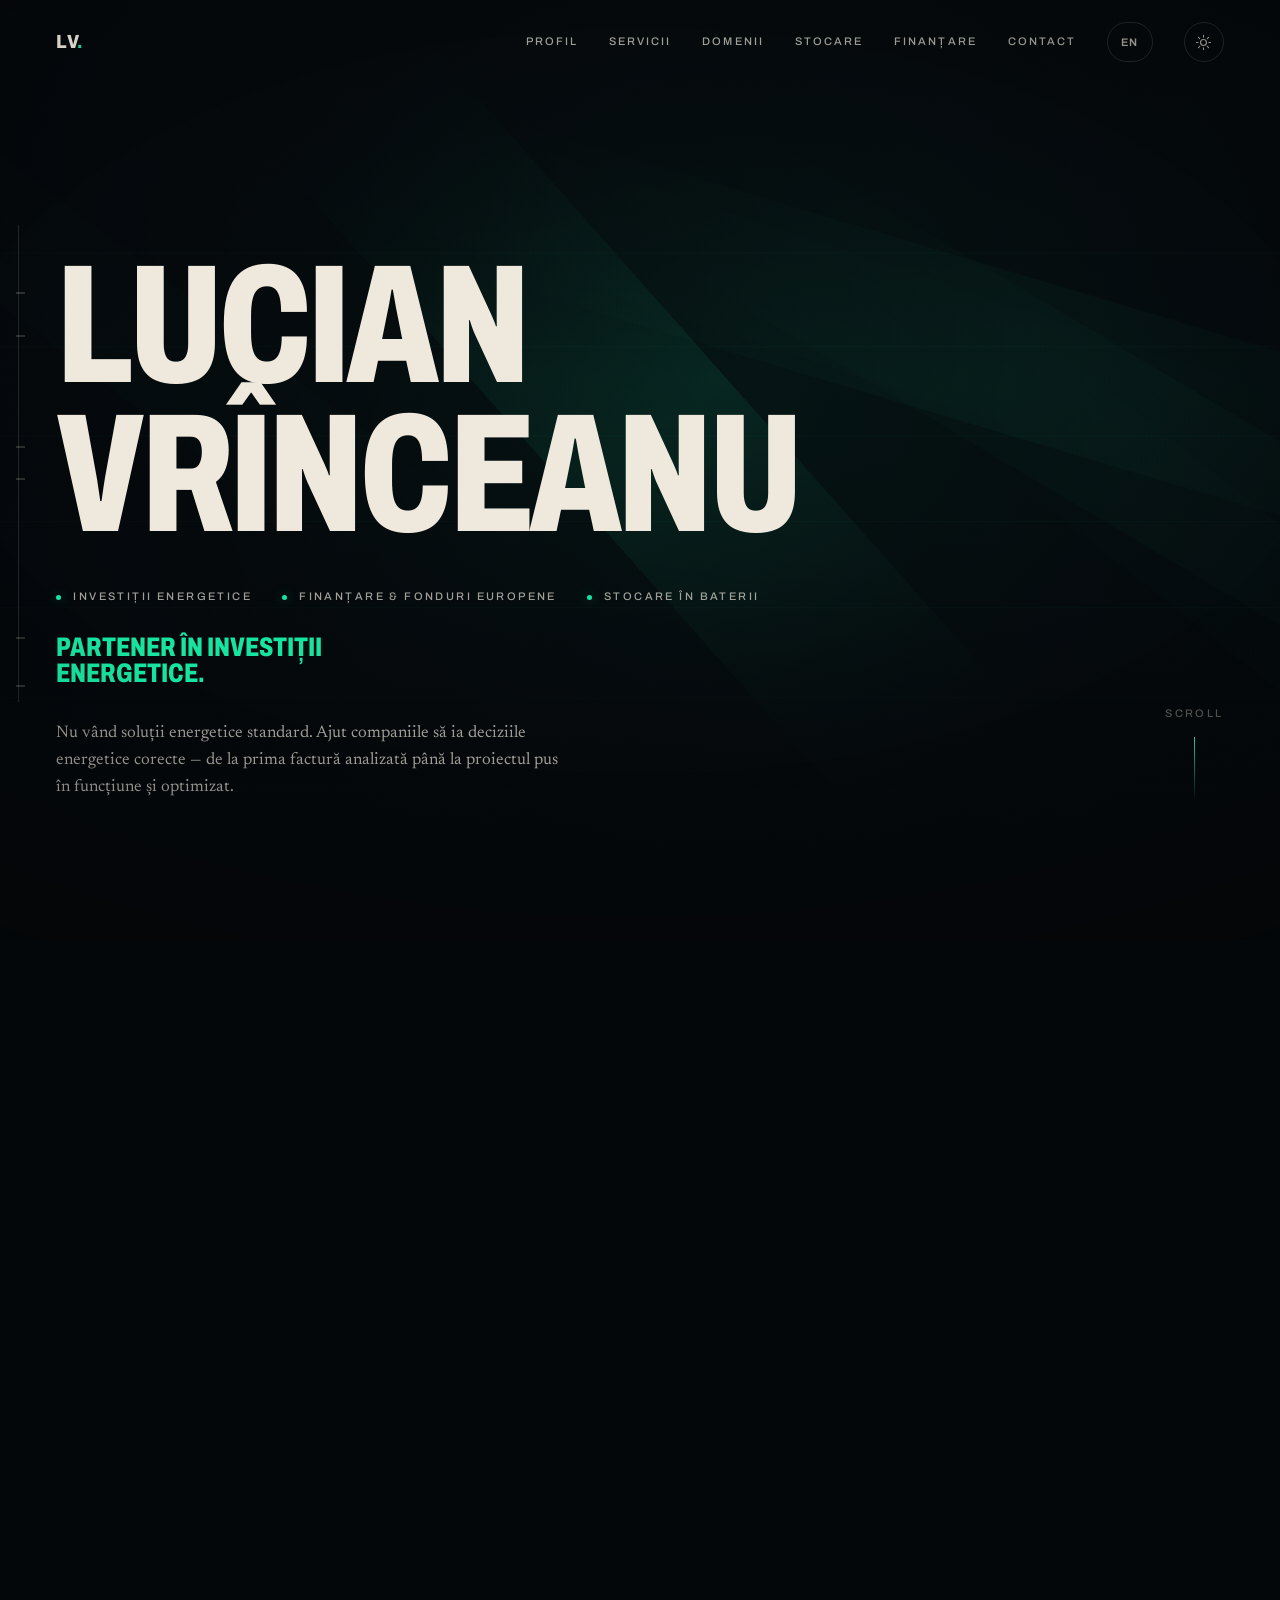
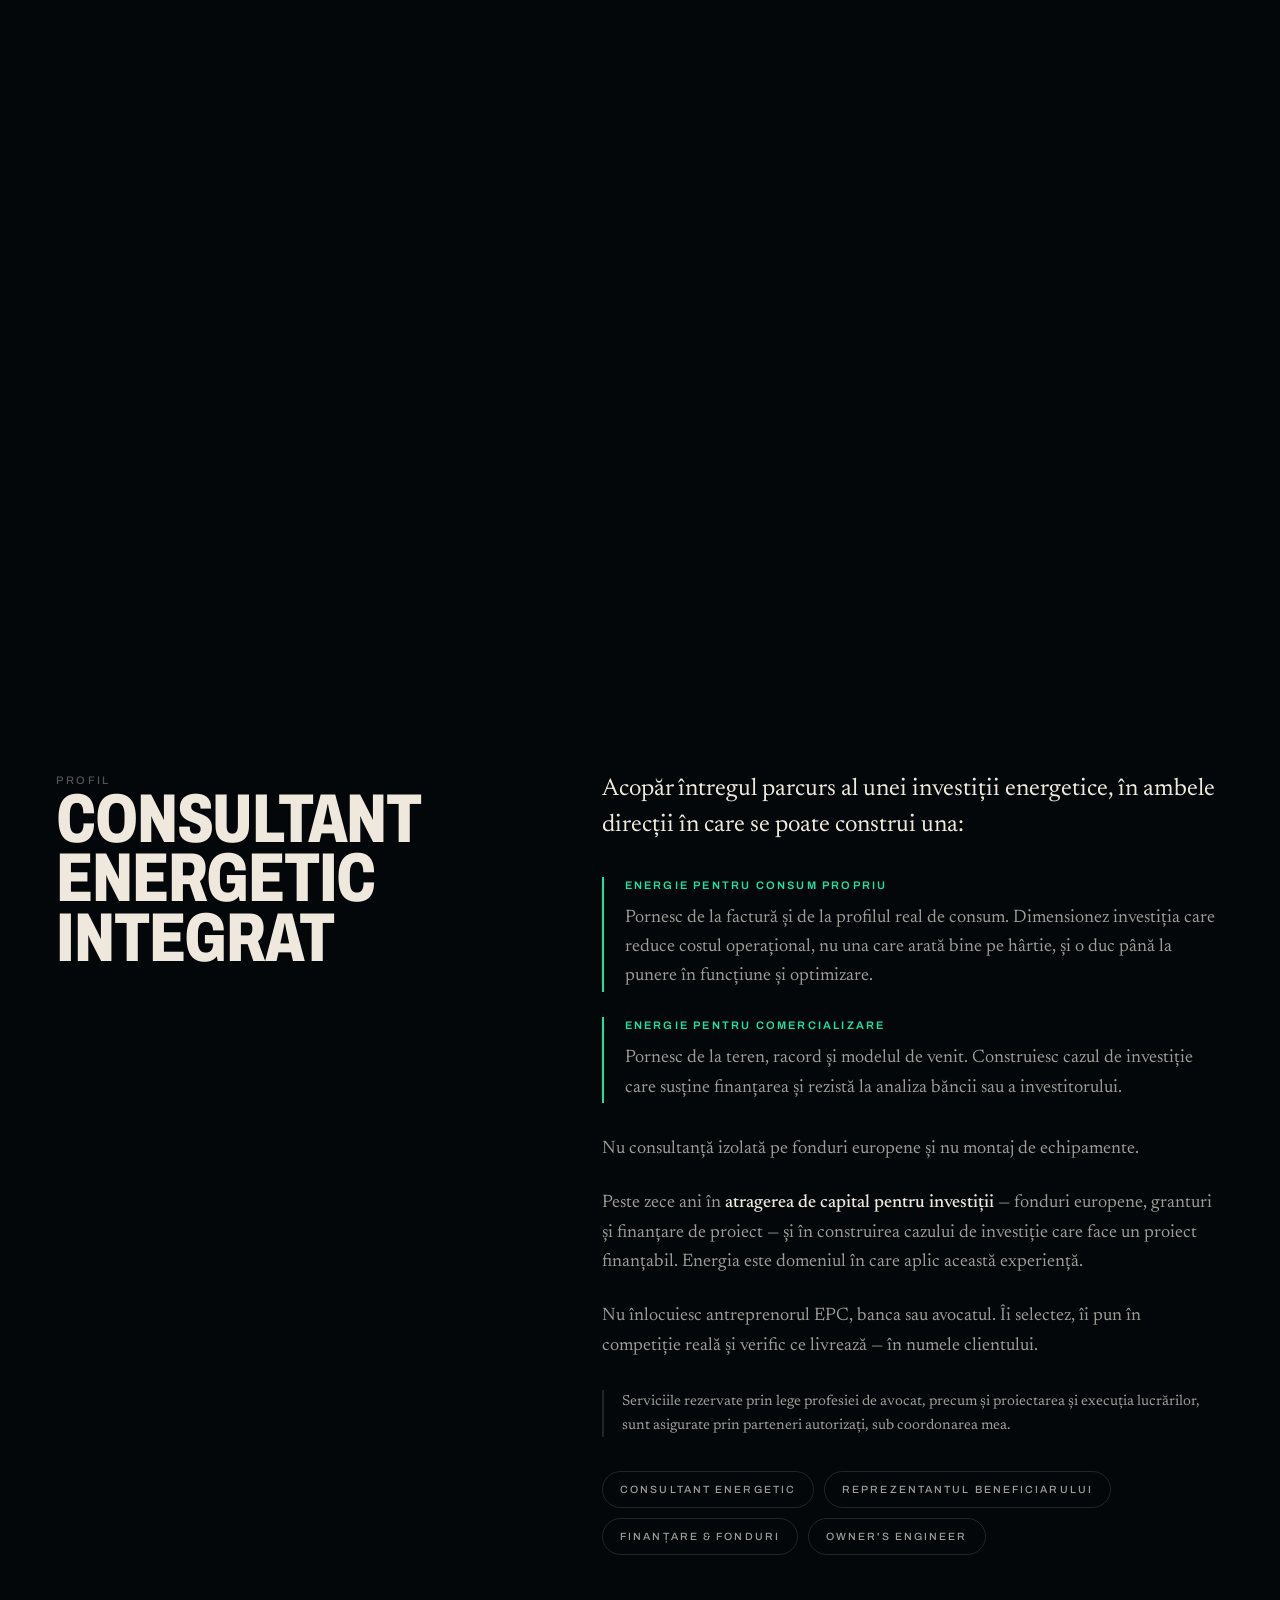
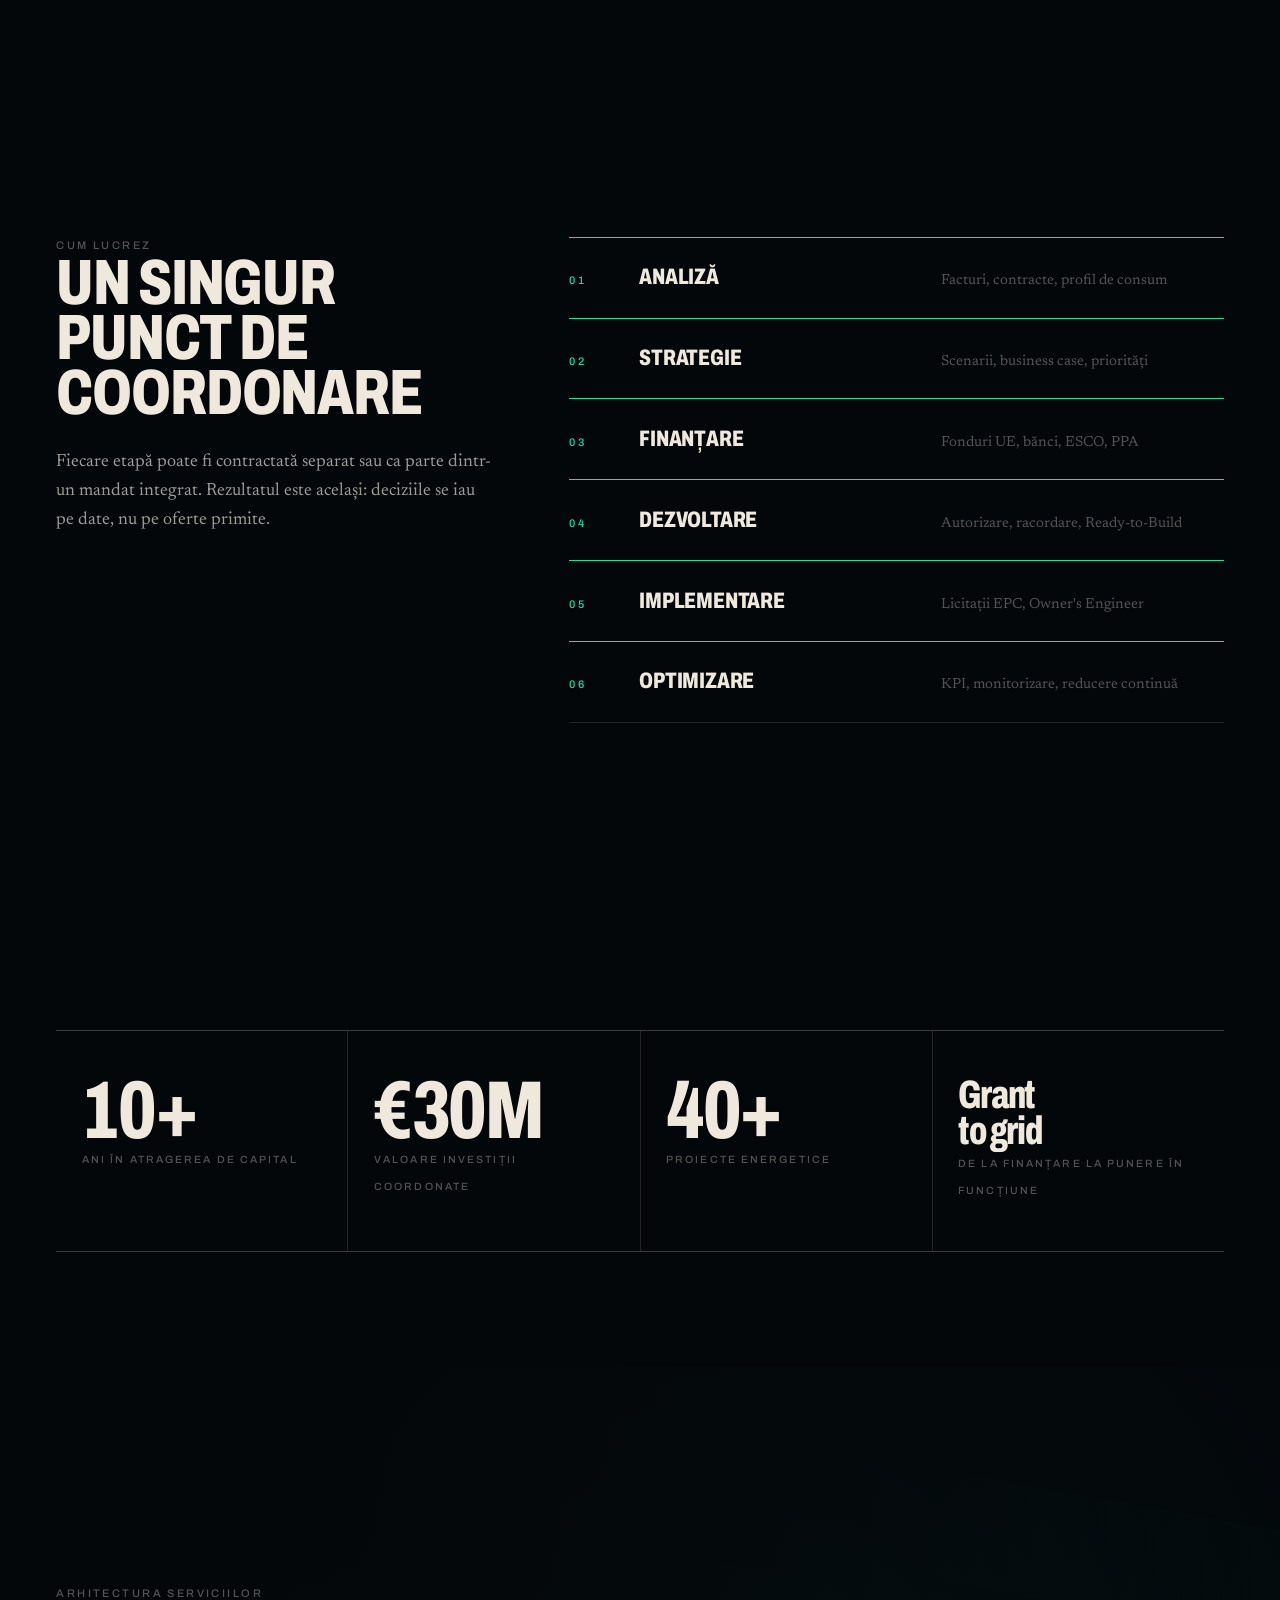
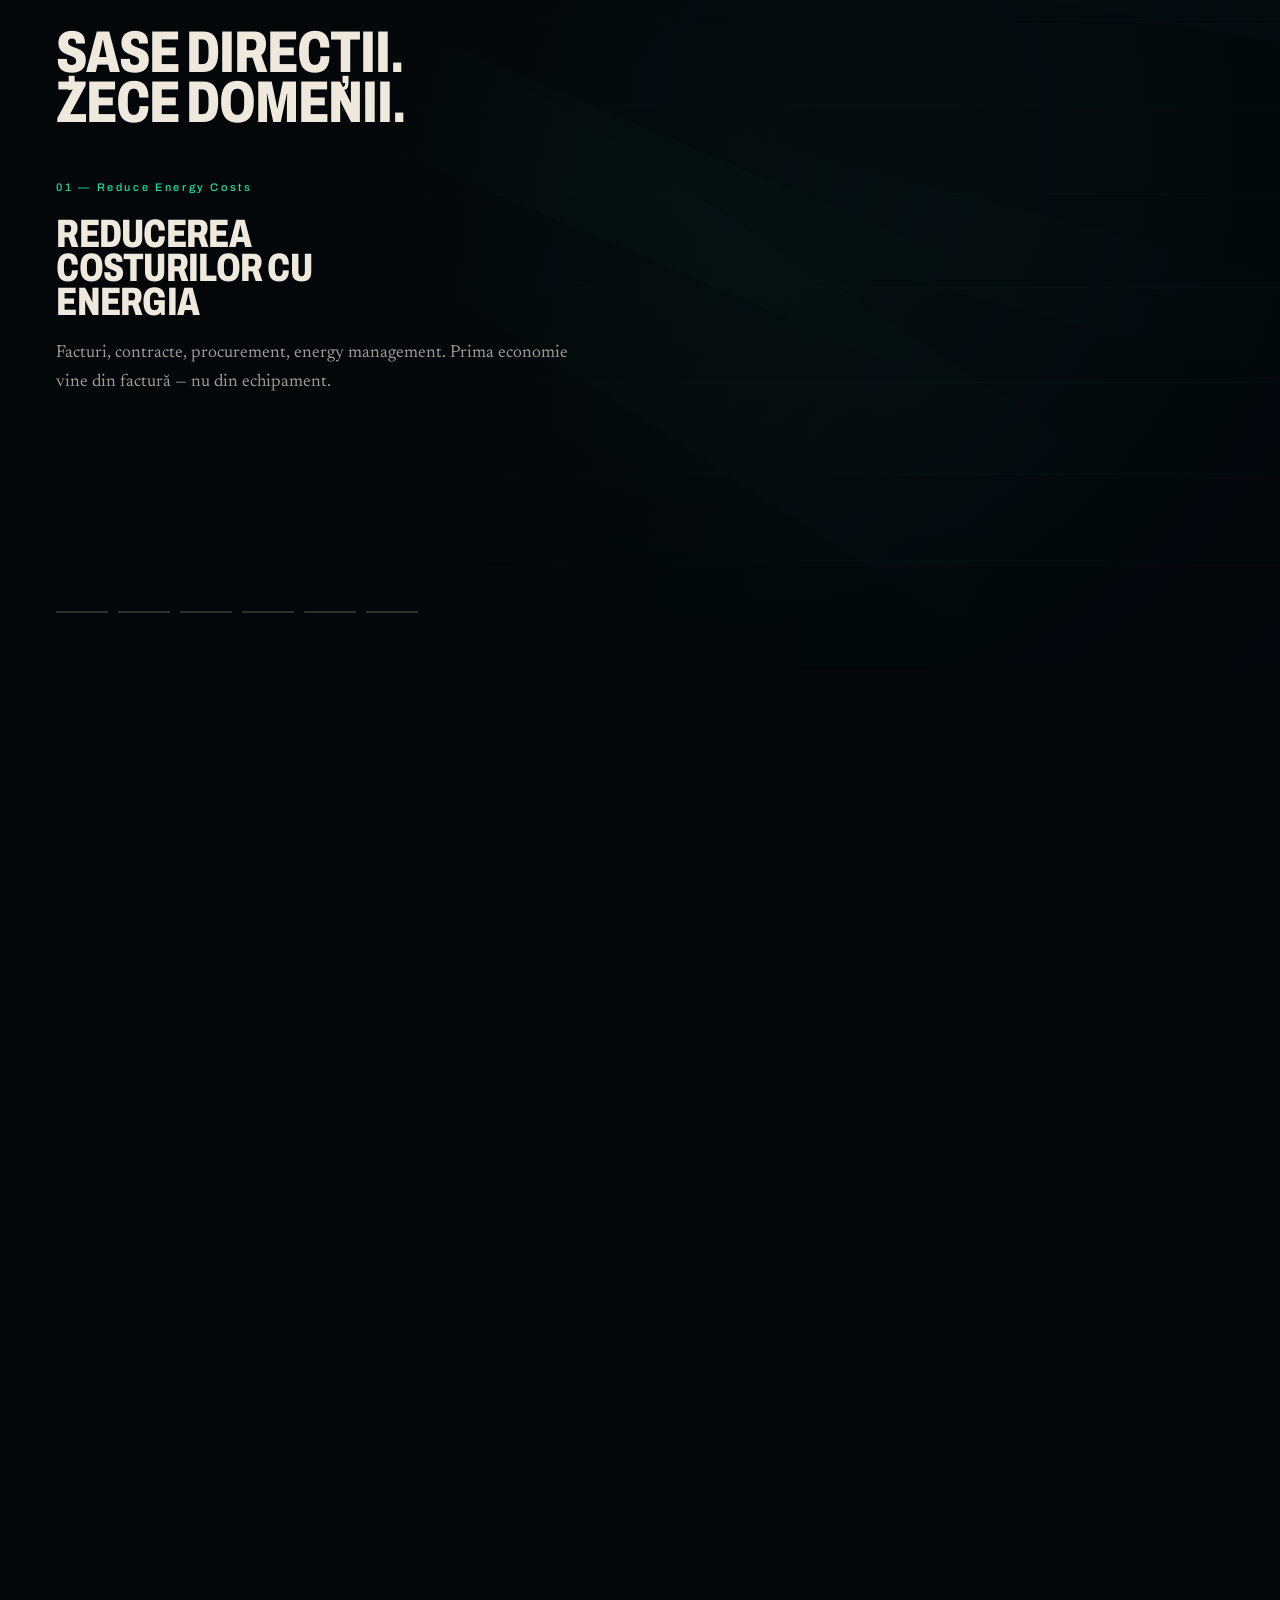
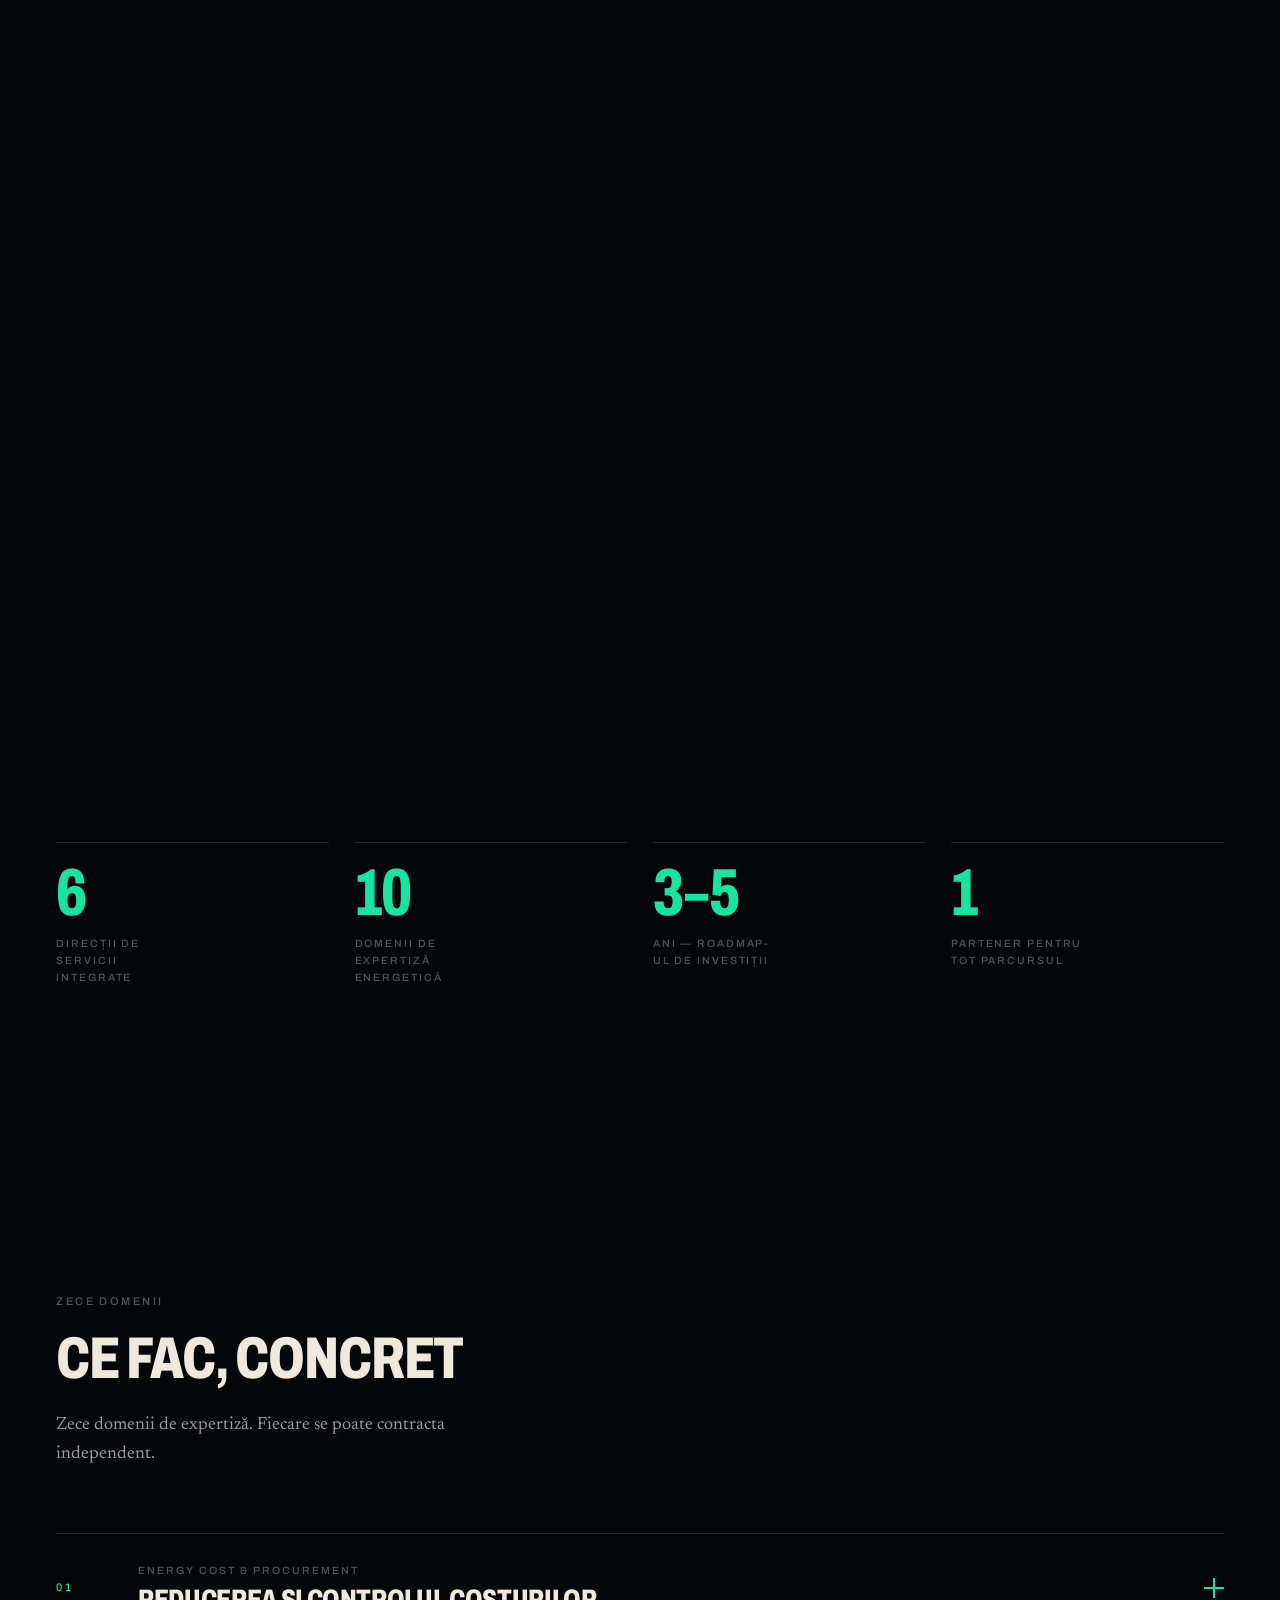
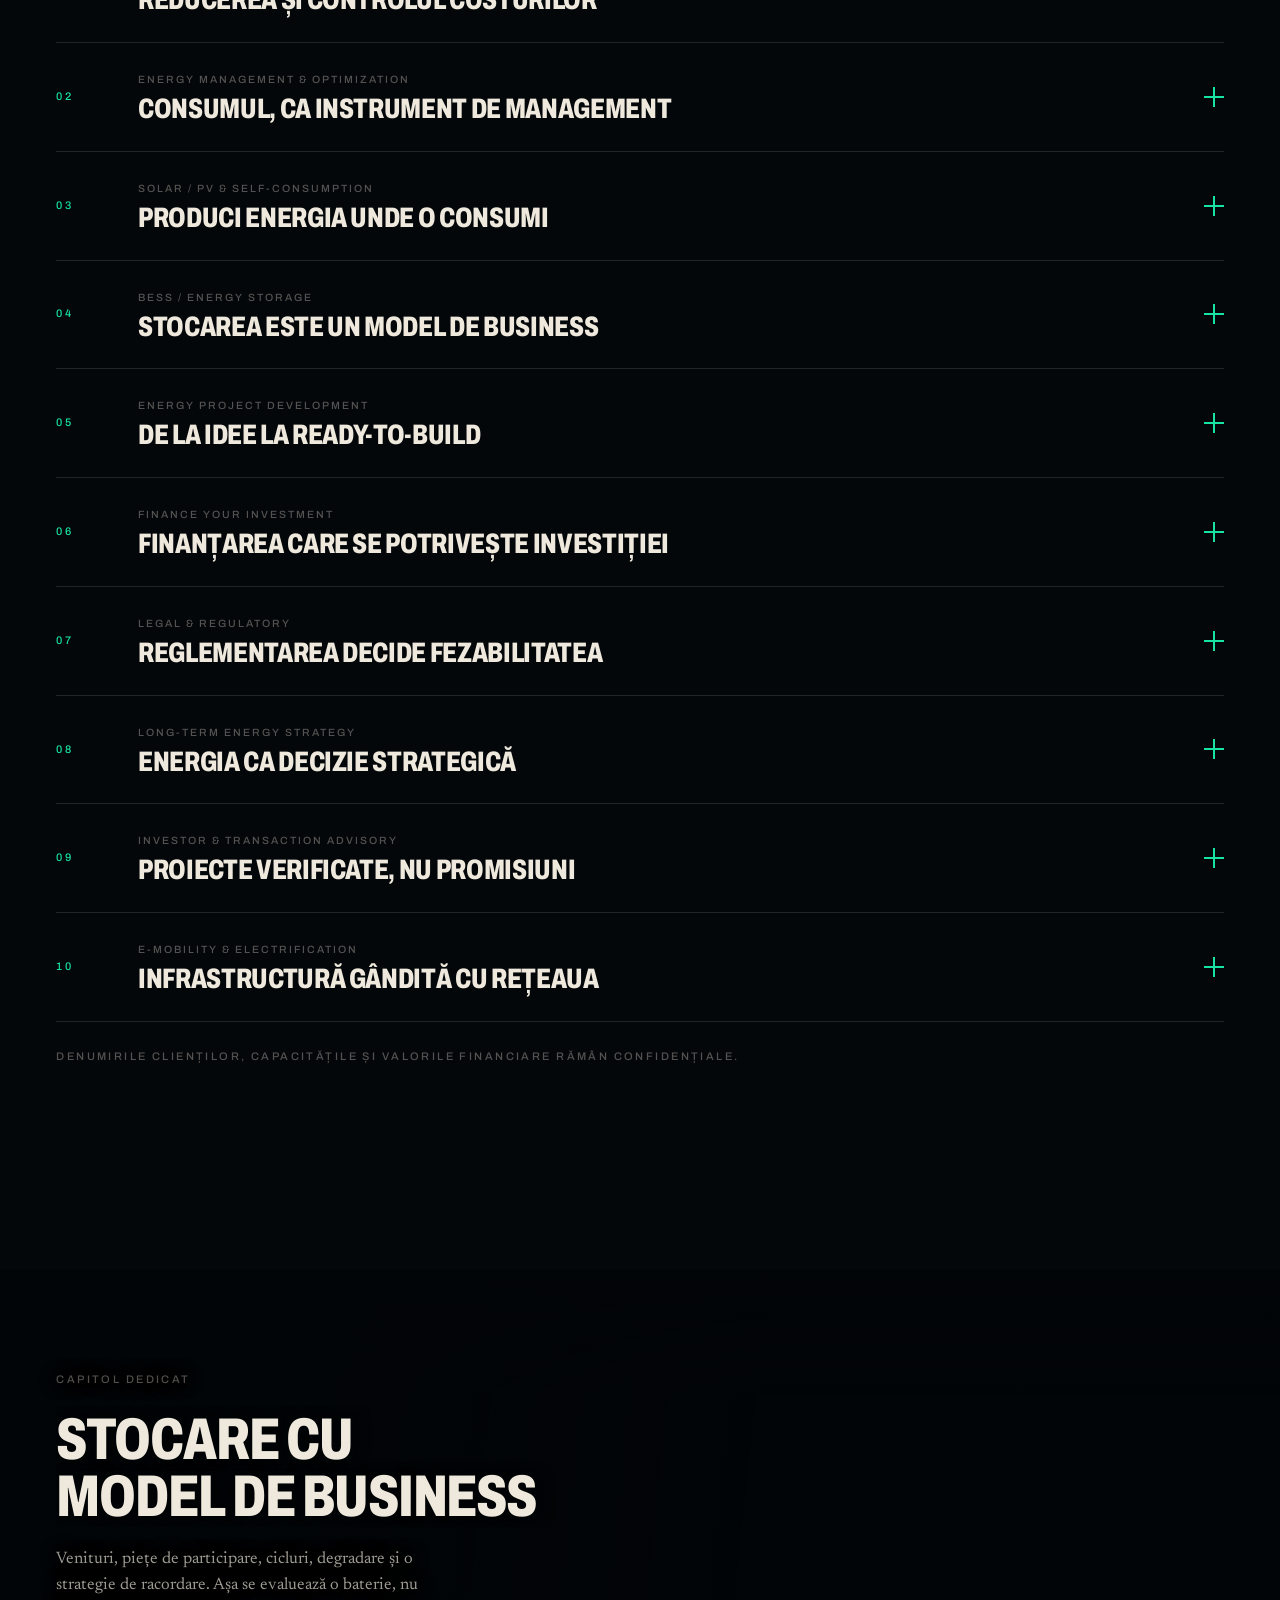
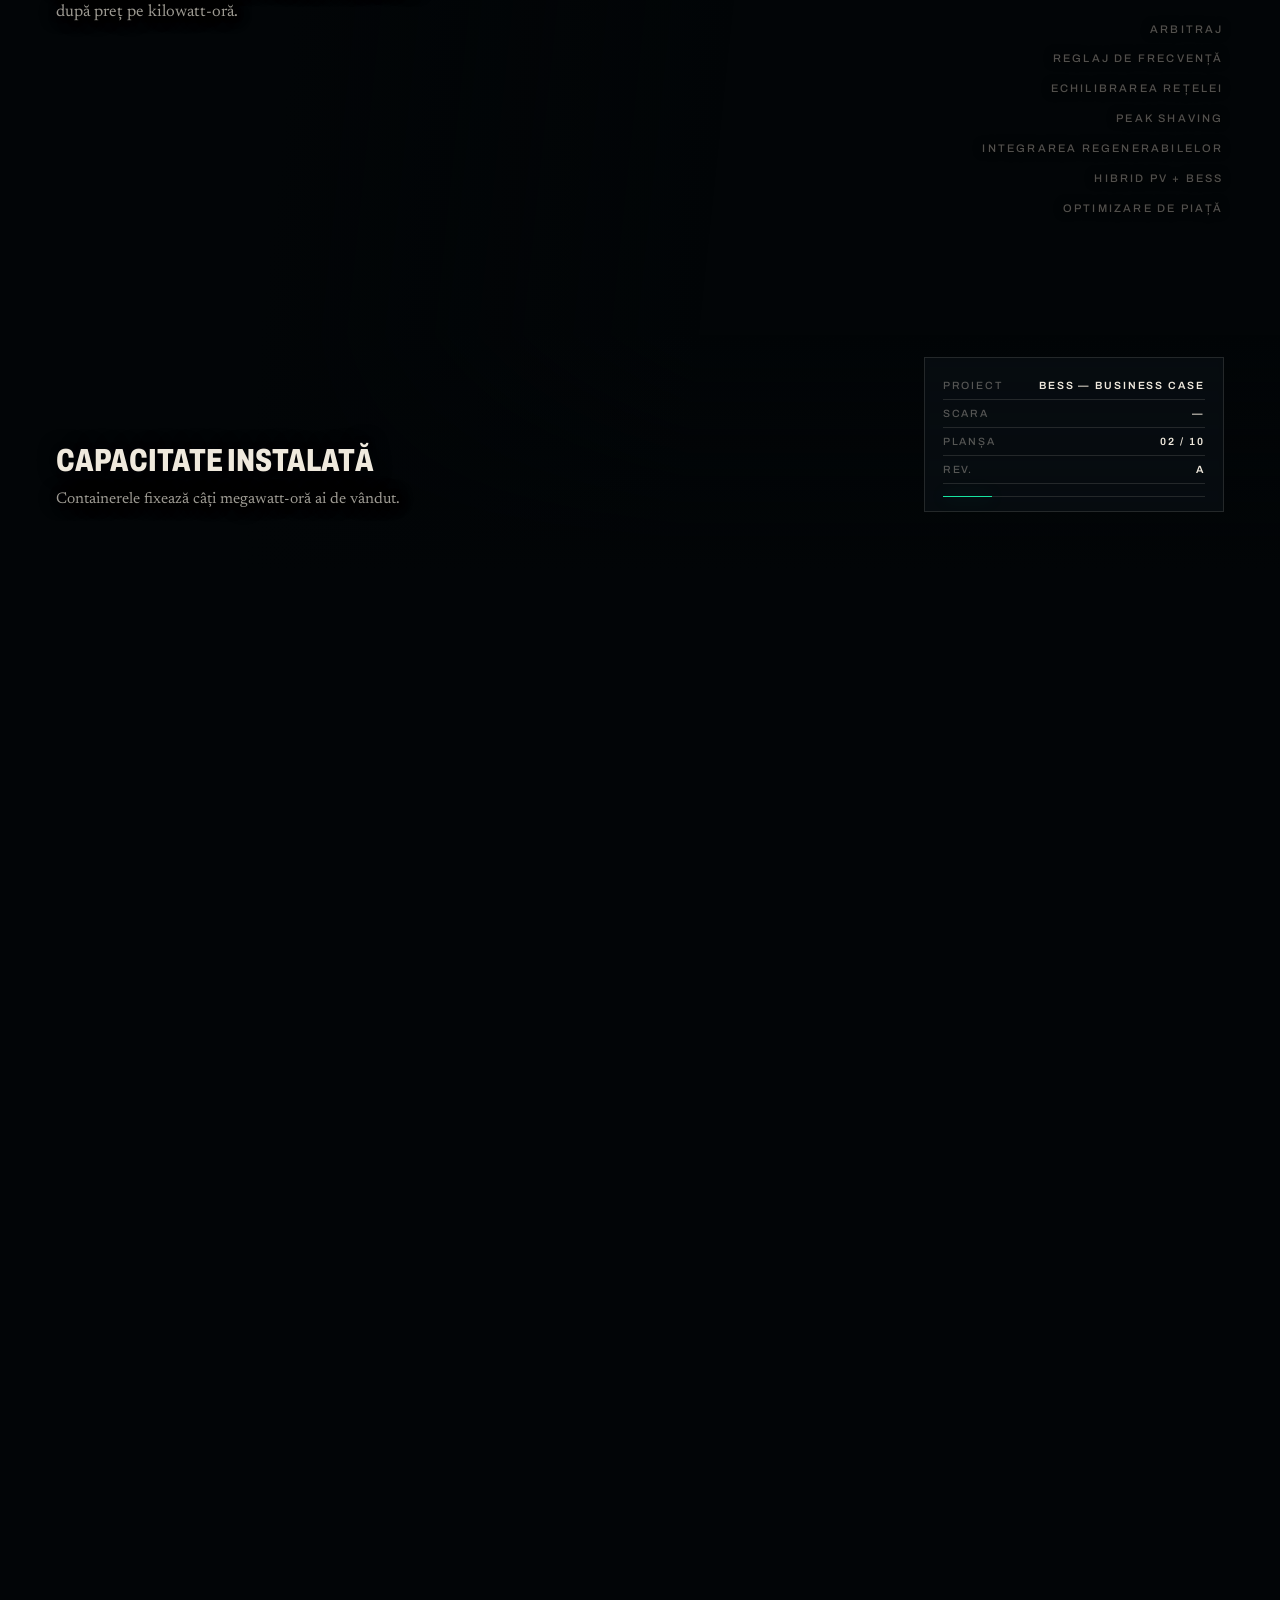
==== commit 3b6c0f10: "Give the page a thread to follow The only invitation to scroll was a cue in the hero, hidden below 8" ====
--- a/portfolio/index.html
+++ b/portfolio/index.html
@@ -191,6 +191,22 @@
 /* ══════════════════════════════════════════════════════════════
    NAV
    ══════════════════════════════════════════════════════════════ */
+/* ── chapter rail ──────────────────────────────────────────── */
+#chapRail{position:fixed;left:clamp(12px,1.4vw,26px);top:25vh;bottom:22vh;width:1px;
+  z-index:790;pointer-events:none}
+#chapRail::before{content:'';position:absolute;inset:0;background:var(--hair)}
+#chapFill{position:absolute;left:0;top:0;width:1px;height:0;background:var(--em)}
+#chapTicks{list-style:none;margin:0;padding:0}
+#chapTicks li{position:absolute;left:0;transform:translateY(-50%)}
+/* The hit area is far larger than the mark, or a one-pixel line would be
+   unclickable; the mark itself stays 9px. */
+#chapTicks a{pointer-events:auto;display:block;padding:9px 12px 9px 0;margin-left:-2px}
+#chapTicks a::before{content:'';display:block;width:9px;height:1px;background:var(--cream-low);
+  transition:width .4s var(--ease),background .4s var(--ease)}
+#chapTicks a:hover::before{width:17px;background:var(--cream)}
+#chapTicks li.is-here a::before{width:17px;background:var(--em)}
+@media (max-width:820px){ #chapRail{left:8px;top:18vh;bottom:14vh} #chapTicks a{padding-right:9px} }
+
 #nav{
   position:fixed;top:0;left:0;right:0;z-index:800;
   display:flex;align-items:center;justify-content:space-between;
@@ -222,8 +238,8 @@
   content:'';position:absolute;left:0;right:100%;bottom:0;height:1px;
   background:var(--em);transition:right .45s var(--ease);
 }
-#nav ul a:hover{color:var(--cream)}
-#nav ul a:hover::after{right:0}
+#nav ul a:hover,#nav ul a.is-here{color:var(--cream)}
+#nav ul a:hover::after,#nav ul a.is-here::after{right:0}
 .nav-right{display:flex;align-items:center;gap:clamp(16px,2.4vw,40px)}
 .theme-t{
   width:40px;height:40px;border-radius:50%;border:1px solid var(--hair);
@@ -827,6 +843,11 @@
 <body>
 <div id="grain"></div>
 <div id="vig"></div>
+<!-- A hairline down the left margin that fills as the page runs, with a tick
+     where each chapter starts. It is hidden from screen readers and skipped by
+     the keyboard on purpose: every tick repeats a link the nav already carries,
+     and a second copy of the same six destinations only gets in the way. -->
+<div id="chapRail" aria-hidden="true"><i id="chapFill"></i><ol id="chapTicks"></ol></div>
 
 <!-- ══ PRELOADER ══ -->
 <div id="pre">
@@ -2037,7 +2058,72 @@
   });
 });
 
-/* ─── 9. COUNTERS ──────────────────────────────────────────────────────────*/
+/* ─── 9. CHAPTER RAIL ──────────────────────────────────────────────────────
+   One pass drives both markers: the thread on the left margin and the lit
+   entry in the nav. They read the same six chapters, so they can never
+   disagree about where you are. */
+(function chapterRail() {
+  /* not 'rail': the stage-by-stage strip further down already owns that id */
+  const rail = document.getElementById('chapRail');
+  const fill = document.getElementById('chapFill');
+  const list = document.getElementById('chapTicks');
+  if (!rail || !fill || !list) return;
+
+  const CH = ['about', 'expertise', 'work', 'bess', 'finance', 'finale'];
+  const navLinks = CH.map(id => document.querySelector('#nav ul a[href="#' + id + '"]'));
+  const ticks = CH.map(id => {
+    const li = document.createElement('li');
+    const a = document.createElement('a');
+    a.href = '#' + id;
+    a.tabIndex = -1;
+    li.appendChild(a);
+    list.appendChild(li);
+    return li;
+  });
+
+  let starts = [];
+  function measure() {
+    const span = Math.max(1, document.documentElement.scrollHeight - window.innerHeight);
+    starts = CH.map((id, i) => {
+      const el = document.getElementById(id);
+      const top = el ? el.getBoundingClientRect().top + window.scrollY : 0;
+      /* the tick sits where the chapter reaches the top of the screen, on the
+         same scale as the fill, so the mark and the thread agree */
+      ticks[i].style.top = (Math.min(1, Math.max(0, top / span)) * 100).toFixed(3) + '%';
+      return top;
+    });
+  }
+
+  let shownFill = -1, shownAt = -2;
+  function paint() {
+    if (!starts.length) return;
+    const span = Math.max(1, document.documentElement.scrollHeight - window.innerHeight);
+    const y = window.scrollY;
+    const p = Math.min(1, Math.max(0, y / span));
+    if (Math.abs(p - shownFill) > 0.0005) {
+      fill.style.height = (p * 100).toFixed(2) + '%';
+      shownFill = p;
+    }
+    /* a chapter counts as the one being read once its top has come up past
+       three fifths of the screen, which is roughly where the eye sits */
+    const eye = y + window.innerHeight * 0.6;
+    let at = -1;
+    for (let i = 0; i < starts.length; i++) if (eye >= starts[i]) at = i;
+    if (at !== shownAt) {
+      ticks.forEach((t, i) => t.classList.toggle('is-here', i === at));
+      navLinks.forEach((a, i) => { if (a) a.classList.toggle('is-here', i === at); });
+      shownAt = at;
+    }
+  }
+
+  measure();
+  paint();
+  gsap.ticker.add(paint);
+  window.addEventListener('resize', () => { measure(); shownFill = -1; shownAt = -2; });
+  ScrollTrigger.addEventListener('refresh', () => { measure(); shownFill = -1; shownAt = -2; });
+})();
+
+/* ─── 10. COUNTERS ─────────────────────────────────────────────────────────*/
 gsap.utils.toArray('[data-count]').forEach(el => {
   const end = +el.dataset.count;
   const pre = el.dataset.prefix || '';
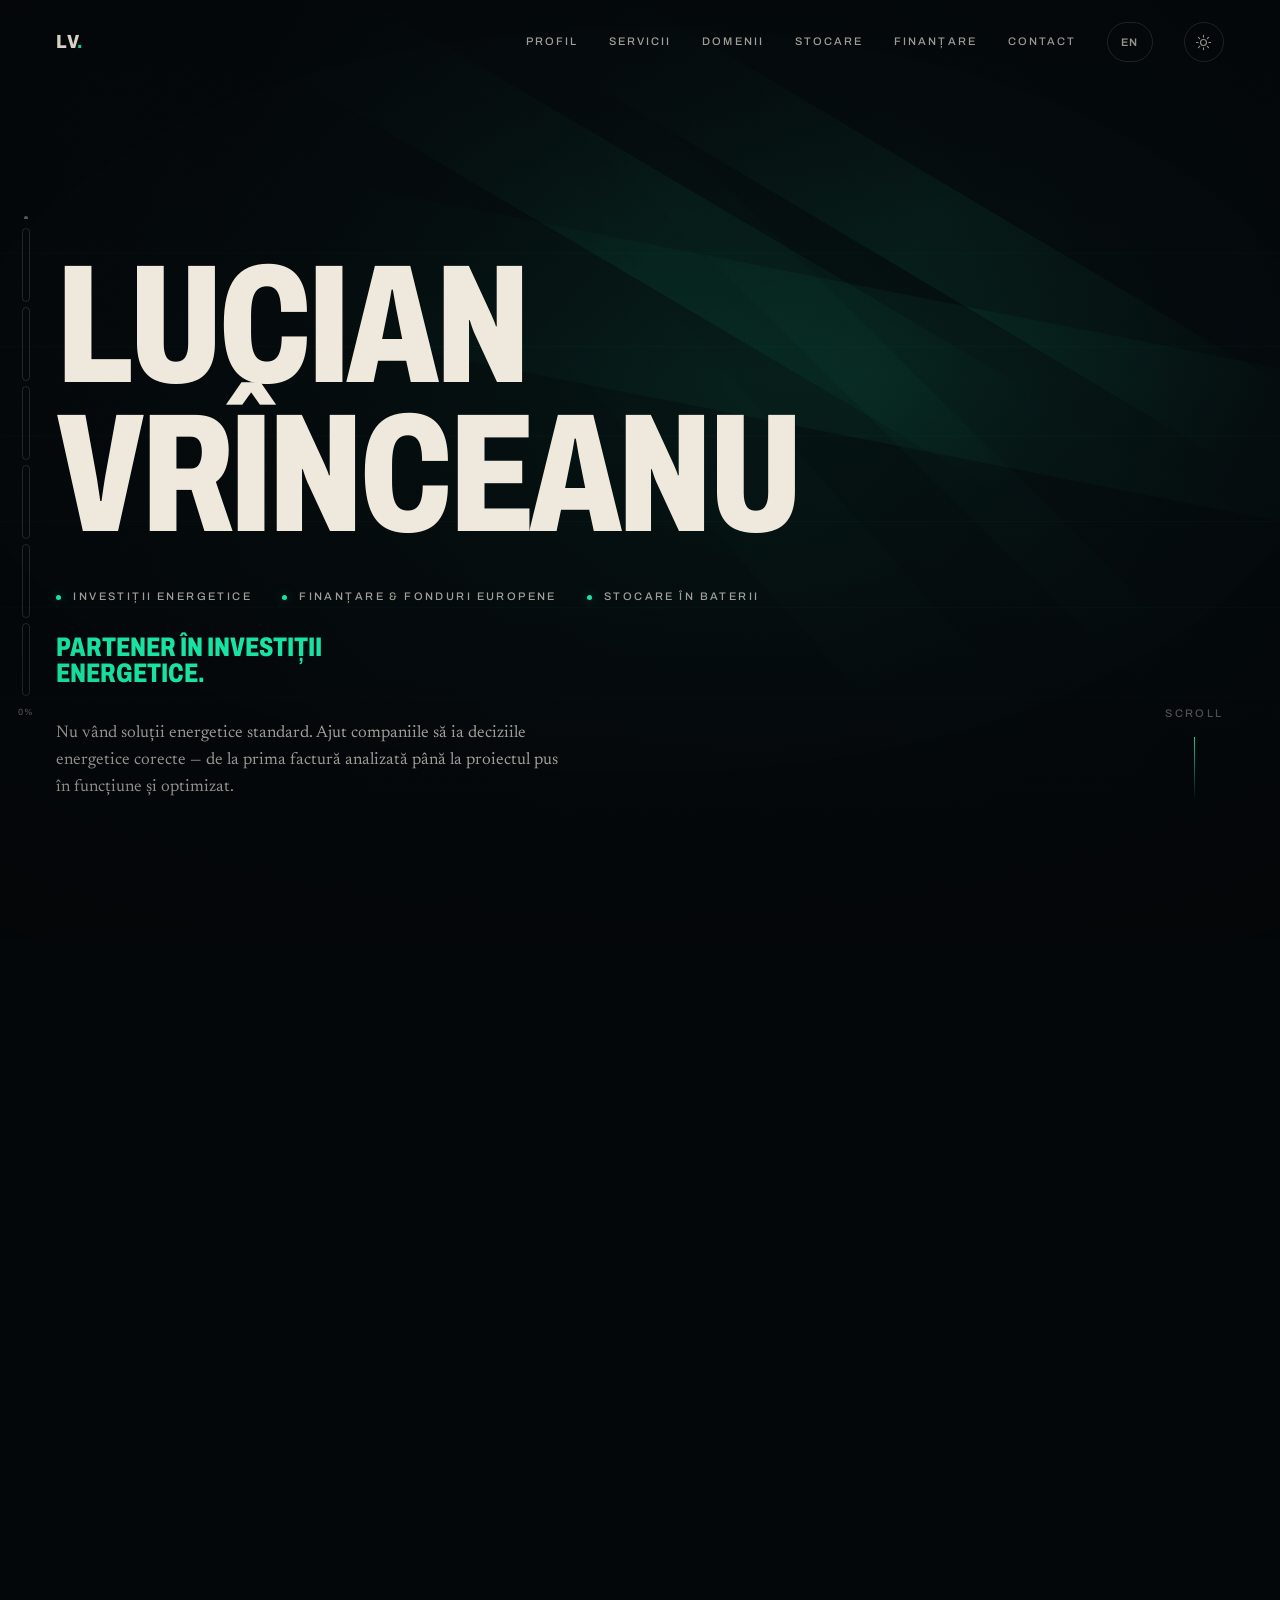
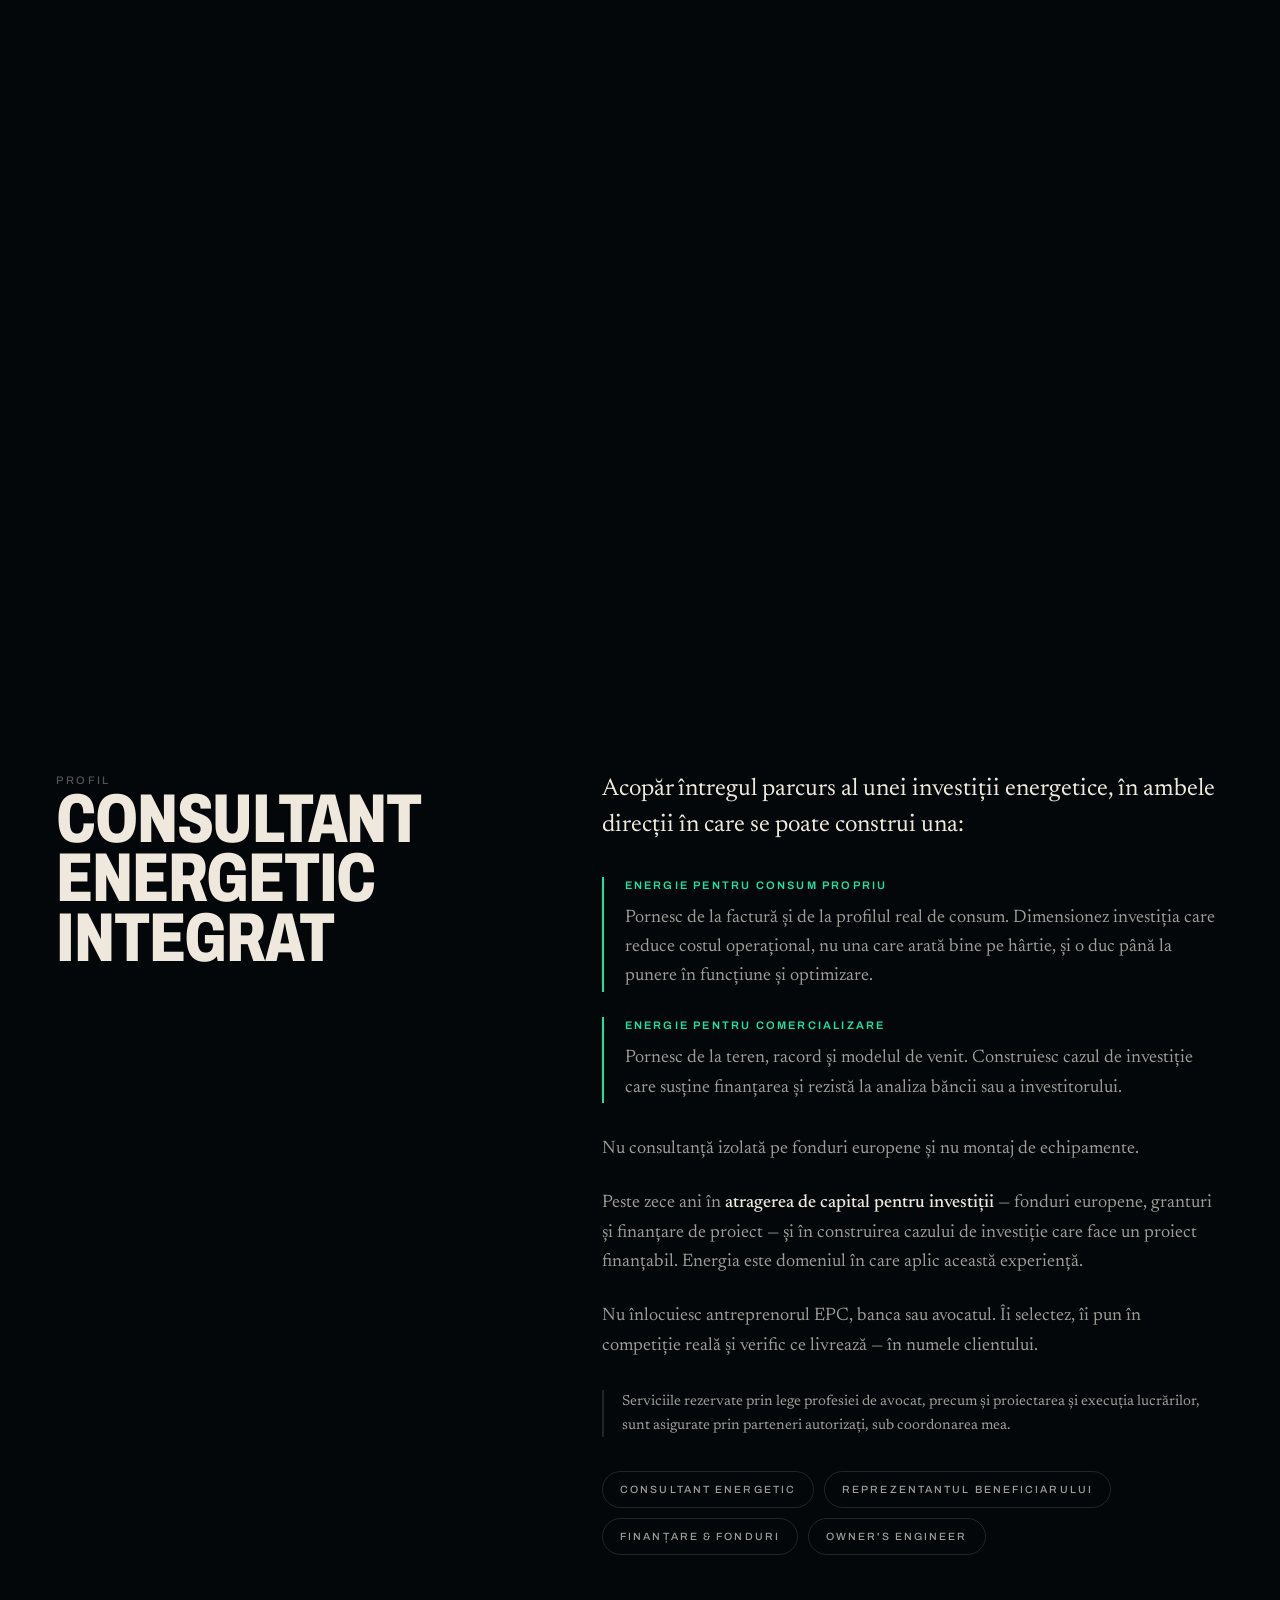
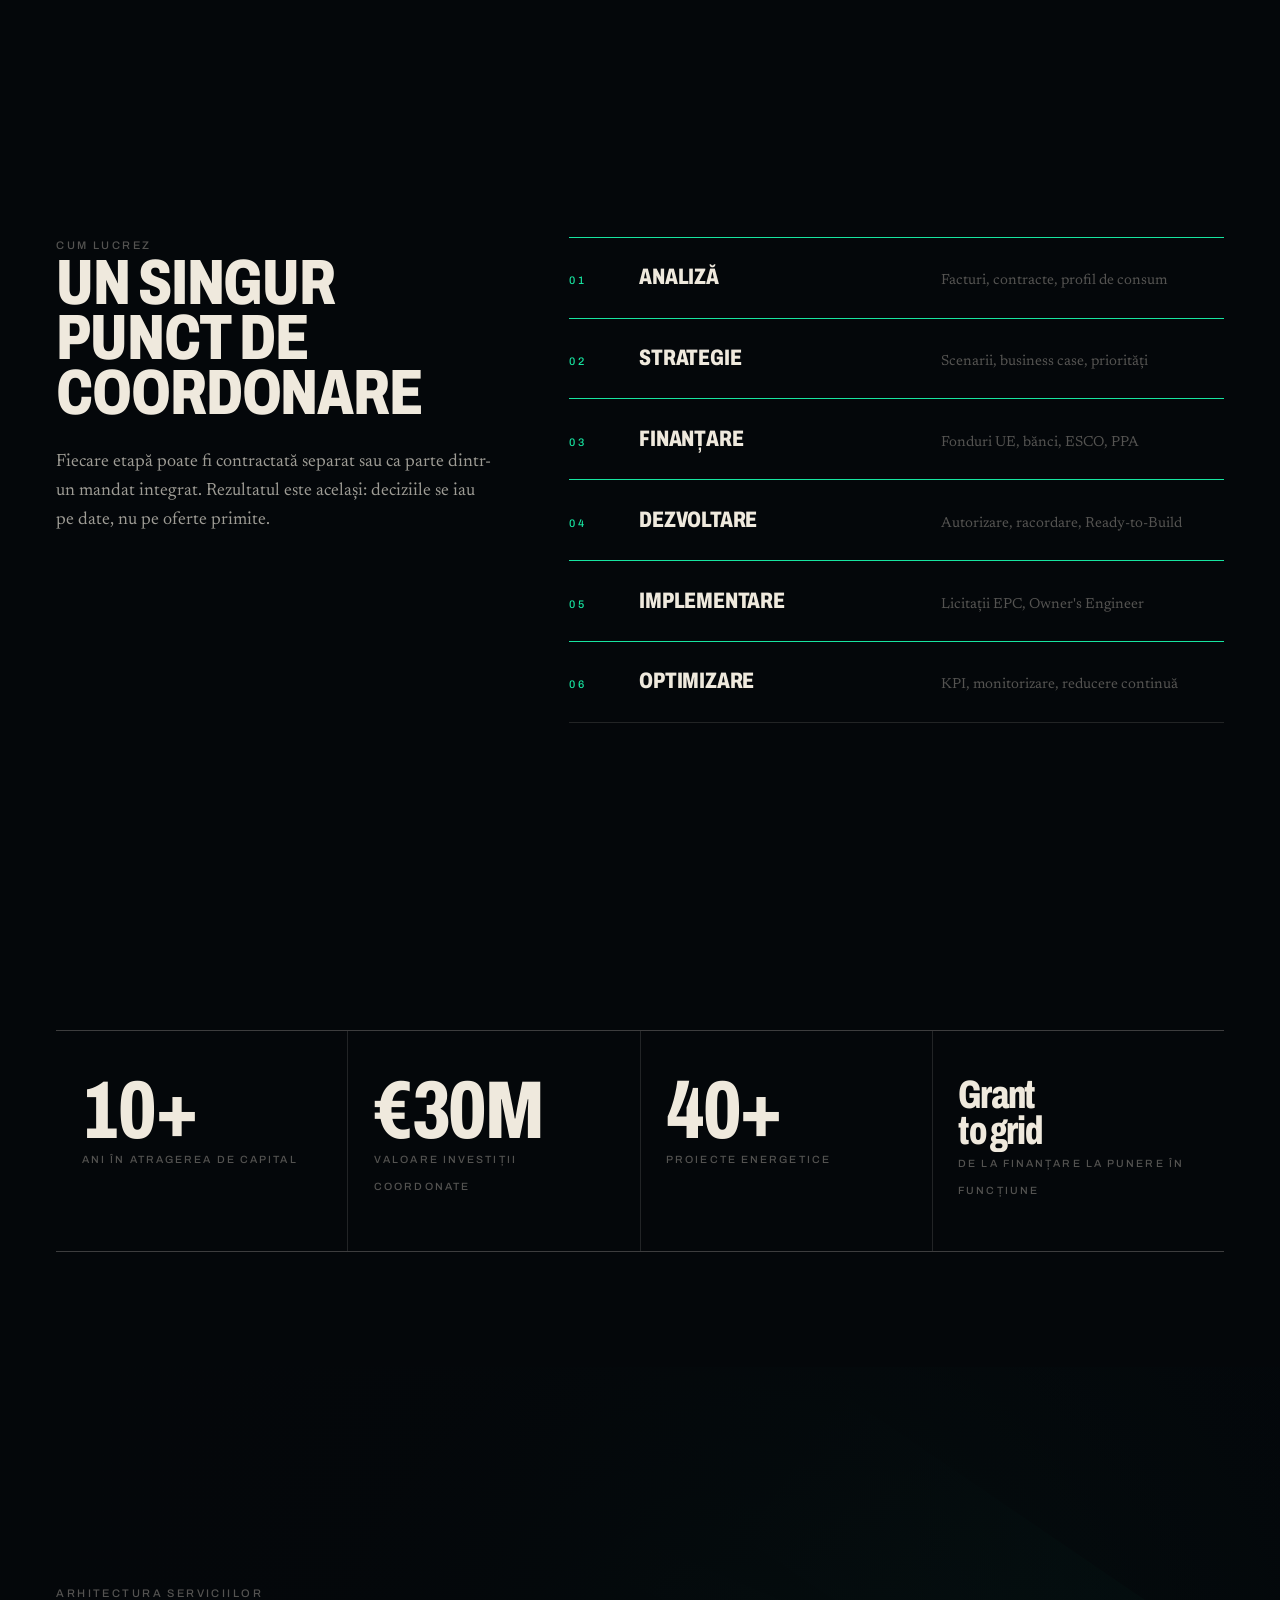
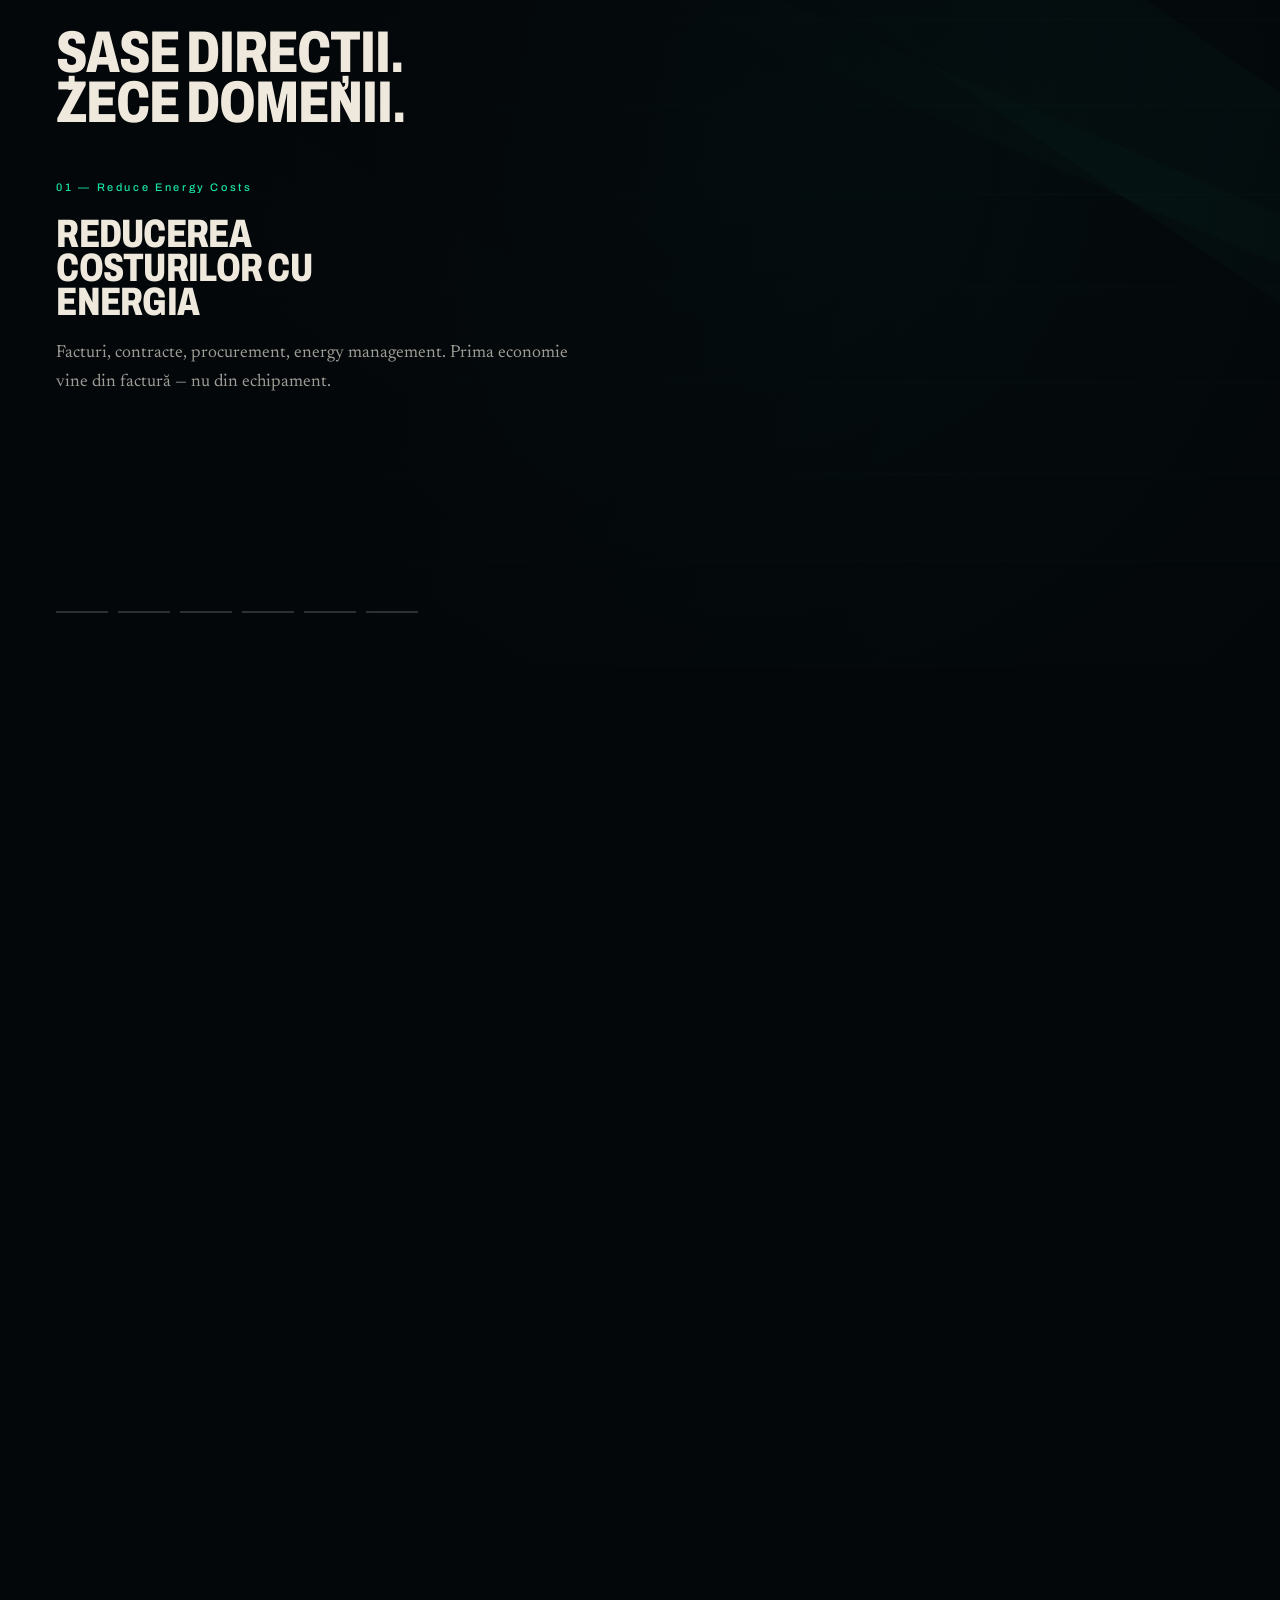
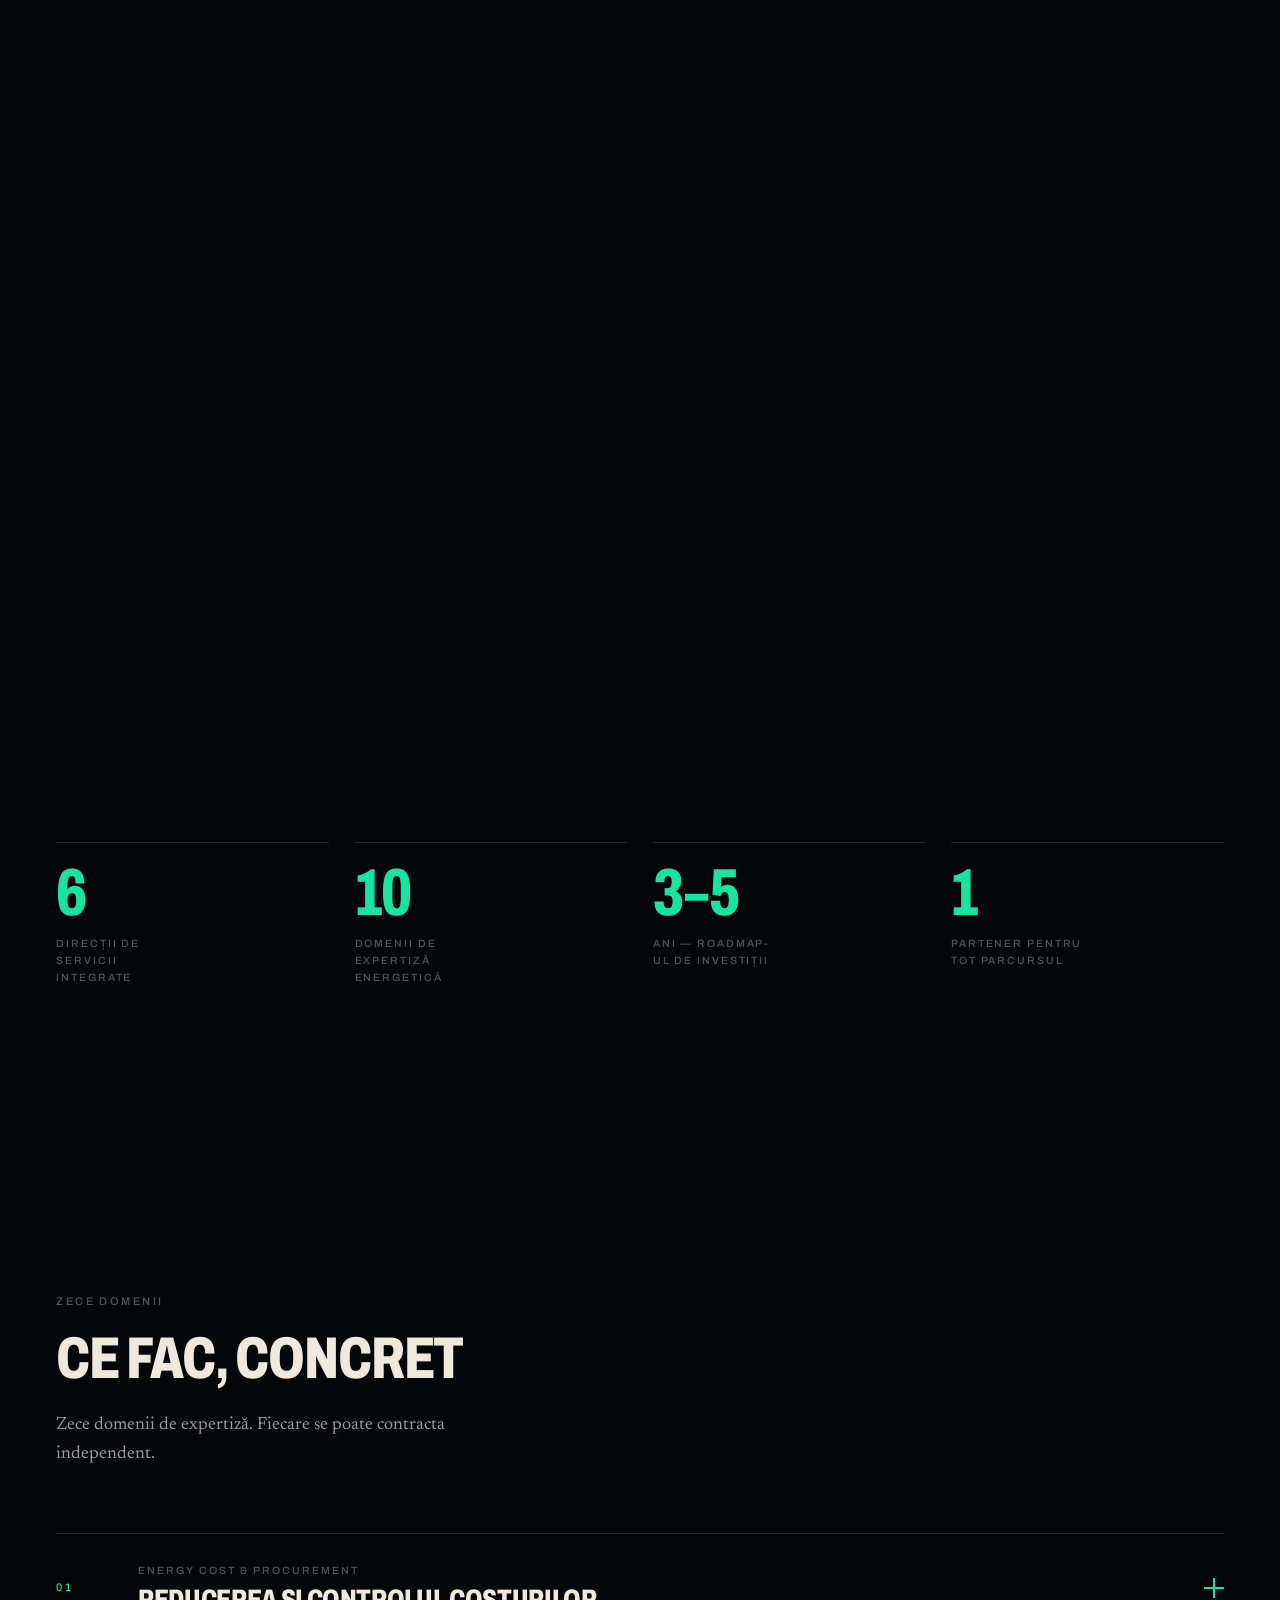
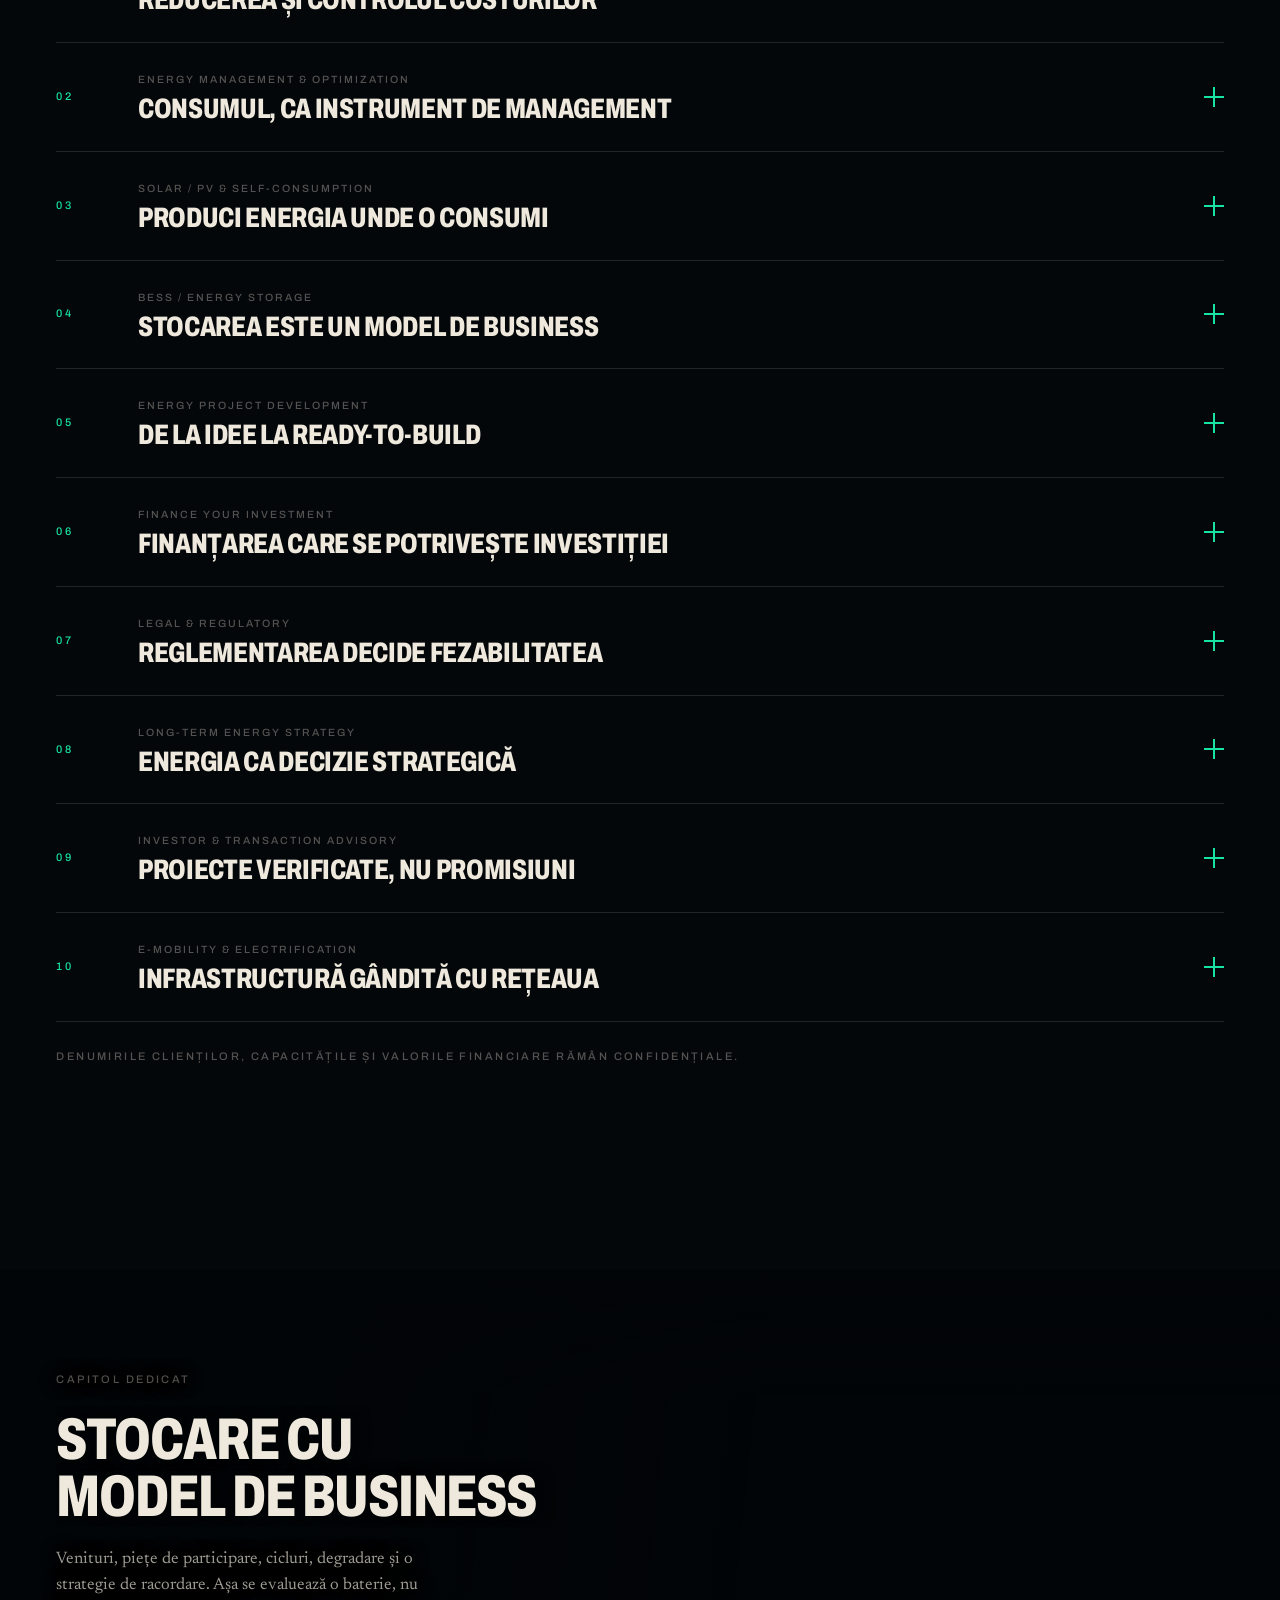
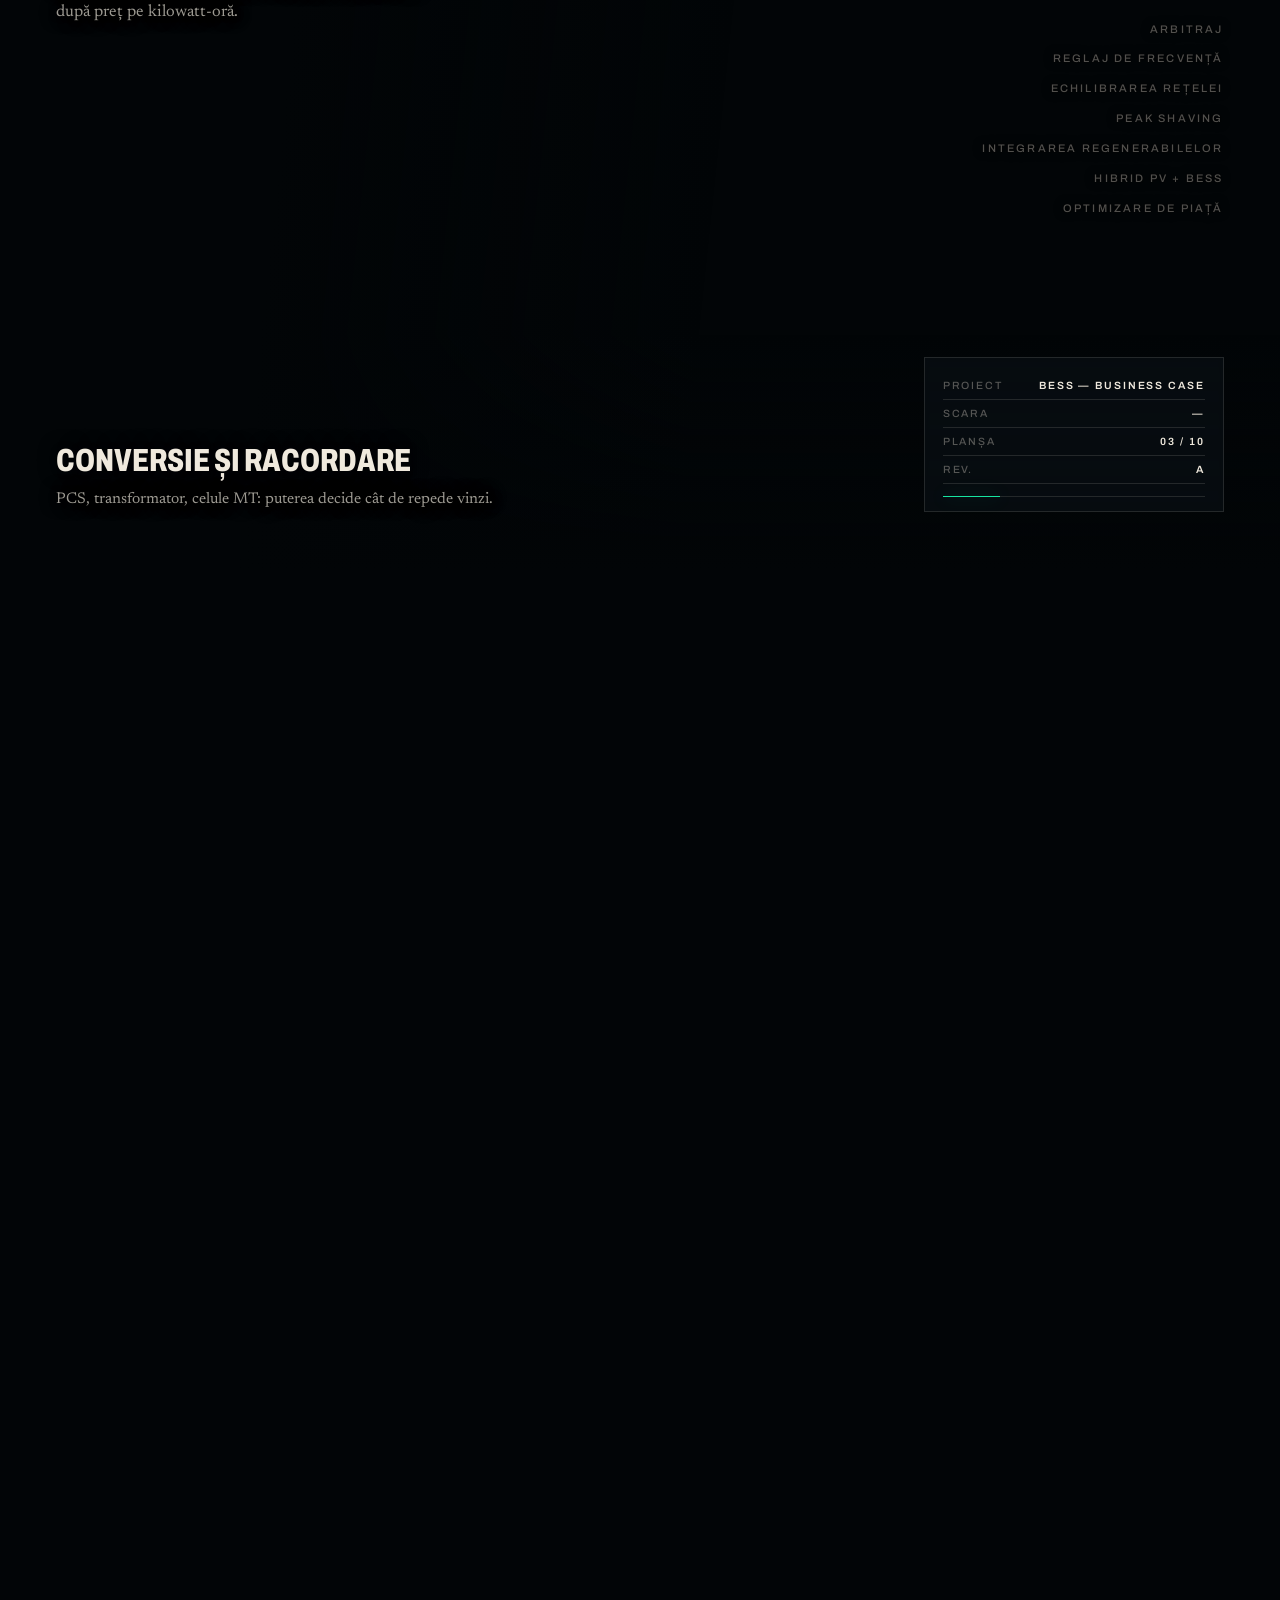
==== commit 44a2feb8: "Make the margin a battery the reader charges The thread worked but said nothing about whose page it " ====
--- a/portfolio/index.html
+++ b/portfolio/index.html
@@ -191,21 +191,32 @@
 /* ══════════════════════════════════════════════════════════════
    NAV
    ══════════════════════════════════════════════════════════════ */
-/* ── chapter rail ──────────────────────────────────────────── */
-#chapRail{position:fixed;left:clamp(12px,1.4vw,26px);top:25vh;bottom:22vh;width:1px;
-  z-index:790;pointer-events:none}
-#chapRail::before{content:'';position:absolute;inset:0;background:var(--hair)}
-#chapFill{position:absolute;left:0;top:0;width:1px;height:0;background:var(--em)}
-#chapTicks{list-style:none;margin:0;padding:0}
-#chapTicks li{position:absolute;left:0;transform:translateY(-50%)}
-/* The hit area is far larger than the mark, or a one-pixel line would be
-   unclickable; the mark itself stays 9px. */
-#chapTicks a{pointer-events:auto;display:block;padding:9px 12px 9px 0;margin-left:-2px}
-#chapTicks a::before{content:'';display:block;width:9px;height:1px;background:var(--cream-low);
-  transition:width .4s var(--ease),background .4s var(--ease)}
-#chapTicks a:hover::before{width:17px;background:var(--cream)}
-#chapTicks li.is-here a::before{width:17px;background:var(--em)}
-@media (max-width:820px){ #chapRail{left:8px;top:18vh;bottom:14vh} #chapTicks a{padding-right:9px} }
+/* ── chapter rail ──────────────────────────────────────────────
+   Six cells, one per chapter, charging as the page is read: the reader is
+   filling a battery, which is the thing this practice is about. The cells are
+   equal because they count chapters, not distance — the figure underneath
+   counts the distance. */
+#chapRail{position:fixed;left:clamp(12px,1.4vw,26px);top:24vh;bottom:20vh;z-index:790;
+  pointer-events:none;display:flex;flex-direction:column;align-items:center;gap:9px}
+.rail-cap{flex:none;width:4px;height:3px;border-radius:2px 2px 0 0;background:var(--cream-low)}
+#chapCells{list-style:none;margin:0;padding:0;flex:1;width:8px;
+  display:flex;flex-direction:column;gap:5px}
+#chapCells li{flex:1;position:relative}
+#chapCells li::before{content:'';position:absolute;inset:0;border-radius:4px;
+  border:1px solid var(--hair);transition:border-color .4s var(--ease)}
+#chapCells li i{position:absolute;left:1.5px;right:1.5px;top:1.5px;height:calc(100% - 3px);
+  border-radius:2.5px;background:var(--em);transform:scaleY(0);transform-origin:top}
+/* a one-pixel cell is unclickable, so the hit area reaches well past it */
+#chapCells a{pointer-events:auto;position:absolute;inset:-3px -10px;display:block}
+#chapCells li:hover::before{border-color:var(--cream-low)}
+#chapCells li.is-here::before{border-color:var(--em)}
+#chapPct{flex:none;font-family:var(--display);font-stretch:100%;font-weight:500;
+  font-size:9px;letter-spacing:.1em;color:var(--cream-low);font-variant-numeric:tabular-nums}
+@media (max-width:820px){
+  #chapRail{left:7px;top:18vh;bottom:13vh;gap:7px}
+  #chapCells{width:6px;gap:4px}
+  #chapPct{display:none}
+}
 
 #nav{
   position:fixed;top:0;left:0;right:0;z-index:800;
@@ -847,7 +858,7 @@
      where each chapter starts. It is hidden from screen readers and skipped by
      the keyboard on purpose: every tick repeats a link the nav already carries,
      and a second copy of the same six destinations only gets in the way. -->
-<div id="chapRail" aria-hidden="true"><i id="chapFill"></i><ol id="chapTicks"></ol></div>
+<div id="chapRail" aria-hidden="true"><i class="rail-cap"></i><ol id="chapCells"></ol><span id="chapPct">0%</span></div>
 
 <!-- ══ PRELOADER ══ -->
 <div id="pre">
@@ -2059,58 +2070,70 @@
 });
 
 /* ─── 9. CHAPTER RAIL ──────────────────────────────────────────────────────
-   One pass drives both markers: the thread on the left margin and the lit
-   entry in the nav. They read the same six chapters, so they can never
-   disagree about where you are. */
+   One pass drives both markers: the cells on the left margin and the lit entry
+   in the nav. They read the same six chapters, so they cannot disagree.
+
+   A cell fills with how far through its own chapter you are. Which cell counts
+   as current is a separate question, and answered the same way for the nav: a
+   chapter is the one being read once its top has come up past three fifths of
+   the screen, which is roughly where the eye sits. So nothing is marked while
+   the hero is still running, even though the first cell has begun to charge. */
 (function chapterRail() {
   /* not 'rail': the stage-by-stage strip further down already owns that id */
   const rail = document.getElementById('chapRail');
-  const fill = document.getElementById('chapFill');
-  const list = document.getElementById('chapTicks');
-  if (!rail || !fill || !list) return;
+  const list = document.getElementById('chapCells');
+  const pct  = document.getElementById('chapPct');
+  if (!rail || !list || !pct) return;
 
   const CH = ['about', 'expertise', 'work', 'bess', 'finance', 'finale'];
   const navLinks = CH.map(id => document.querySelector('#nav ul a[href="#' + id + '"]'));
-  const ticks = CH.map(id => {
+  const cells = [], fills = [];
+  CH.forEach(id => {
     const li = document.createElement('li');
+    const fill = document.createElement('i');
     const a = document.createElement('a');
     a.href = '#' + id;
     a.tabIndex = -1;
+    li.appendChild(fill);
     li.appendChild(a);
     list.appendChild(li);
-    return li;
-  });
-
-  let starts = [];
+    cells.push(li);
+    fills.push(fill);
+  });
+
+  /* bounds[i] .. bounds[i+1] is the stretch of page the i-th cell stands for.
+     The first one starts at zero, so the hero charges it and the column is
+     never blank while there is still page above the first chapter. */
+  let bounds = [], starts = [];
   function measure() {
     const span = Math.max(1, document.documentElement.scrollHeight - window.innerHeight);
-    starts = CH.map((id, i) => {
+    starts = CH.map(id => {
       const el = document.getElementById(id);
-      const top = el ? el.getBoundingClientRect().top + window.scrollY : 0;
-      /* the tick sits where the chapter reaches the top of the screen, on the
-         same scale as the fill, so the mark and the thread agree */
-      ticks[i].style.top = (Math.min(1, Math.max(0, top / span)) * 100).toFixed(3) + '%';
-      return top;
+      return el ? el.getBoundingClientRect().top + window.scrollY : 0;
     });
+    bounds = [0].concat(starts.slice(1)).concat([span]);
   }
 
-  let shownFill = -1, shownAt = -2;
+  let shownPct = -1, shownAt = -2;
   function paint() {
-    if (!starts.length) return;
+    if (!bounds.length) return;
     const span = Math.max(1, document.documentElement.scrollHeight - window.innerHeight);
     const y = window.scrollY;
-    const p = Math.min(1, Math.max(0, y / span));
-    if (Math.abs(p - shownFill) > 0.0005) {
-      fill.style.height = (p * 100).toFixed(2) + '%';
-      shownFill = p;
+
+    for (let i = 0; i < fills.length; i++) {
+      const a = bounds[i], b = bounds[i + 1];
+      const f = Math.min(1, Math.max(0, (y - a) / Math.max(1, b - a)));
+      fills[i].style.transform = 'scaleY(' + f.toFixed(4) + ')';
     }
-    /* a chapter counts as the one being read once its top has come up past
-       three fifths of the screen, which is roughly where the eye sits */
+
+    const whole = Math.round(Math.min(1, Math.max(0, y / span)) * 100);
+    if (whole !== shownPct) { pct.textContent = whole + '%'; shownPct = whole; }
+
     const eye = y + window.innerHeight * 0.6;
     let at = -1;
     for (let i = 0; i < starts.length; i++) if (eye >= starts[i]) at = i;
     if (at !== shownAt) {
-      ticks.forEach((t, i) => t.classList.toggle('is-here', i === at));
+      cells.forEach((c, i) => c.classList.toggle('is-here', i === at));
       navLinks.forEach((a, i) => { if (a) a.classList.toggle('is-here', i === at); });
       shownAt = at;
     }
@@ -2119,8 +2142,9 @@
   measure();
   paint();
   gsap.ticker.add(paint);
-  window.addEventListener('resize', () => { measure(); shownFill = -1; shownAt = -2; });
-  ScrollTrigger.addEventListener('refresh', () => { measure(); shownFill = -1; shownAt = -2; });
+  const remeasure = () => { measure(); shownPct = -1; shownAt = -2; paint(); };
+  window.addEventListener('resize', remeasure);
+  ScrollTrigger.addEventListener('refresh', remeasure);
 })();
 
 /* ─── 10. COUNTERS ─────────────────────────────────────────────────────────*/
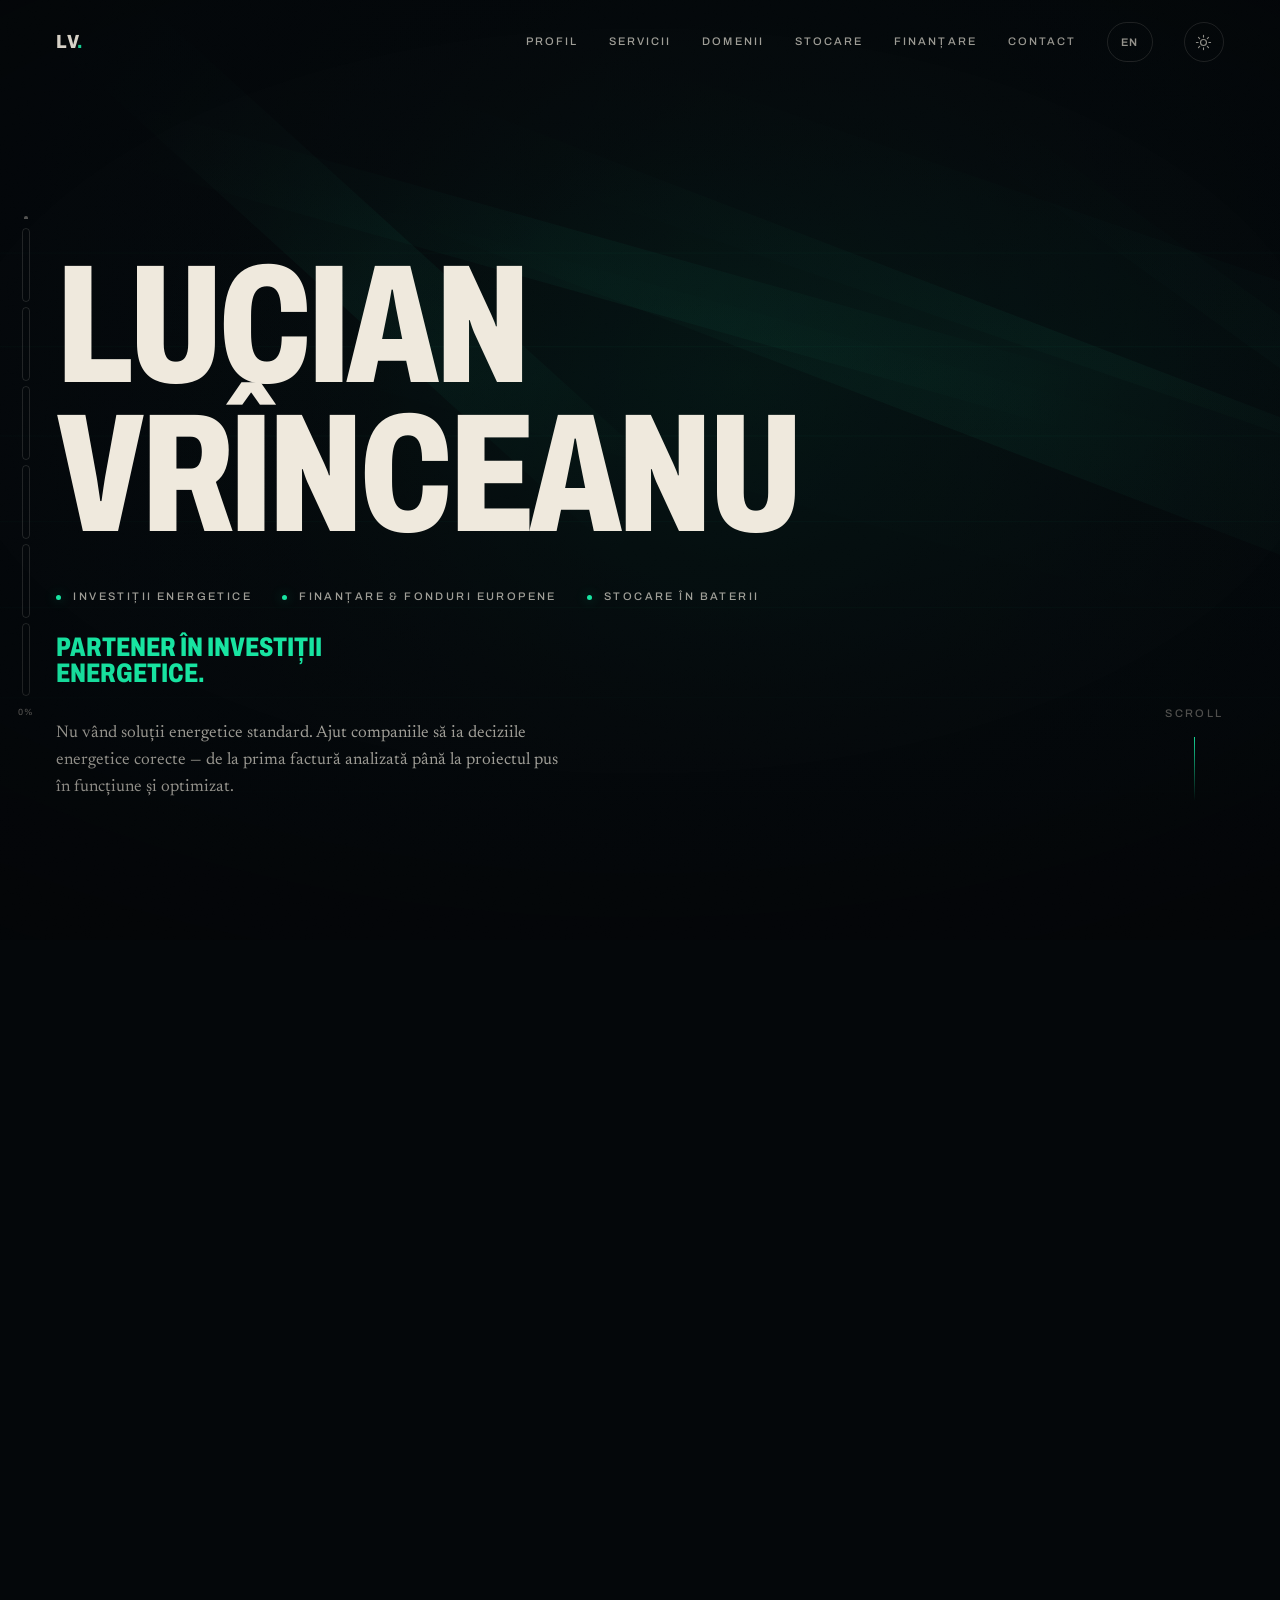
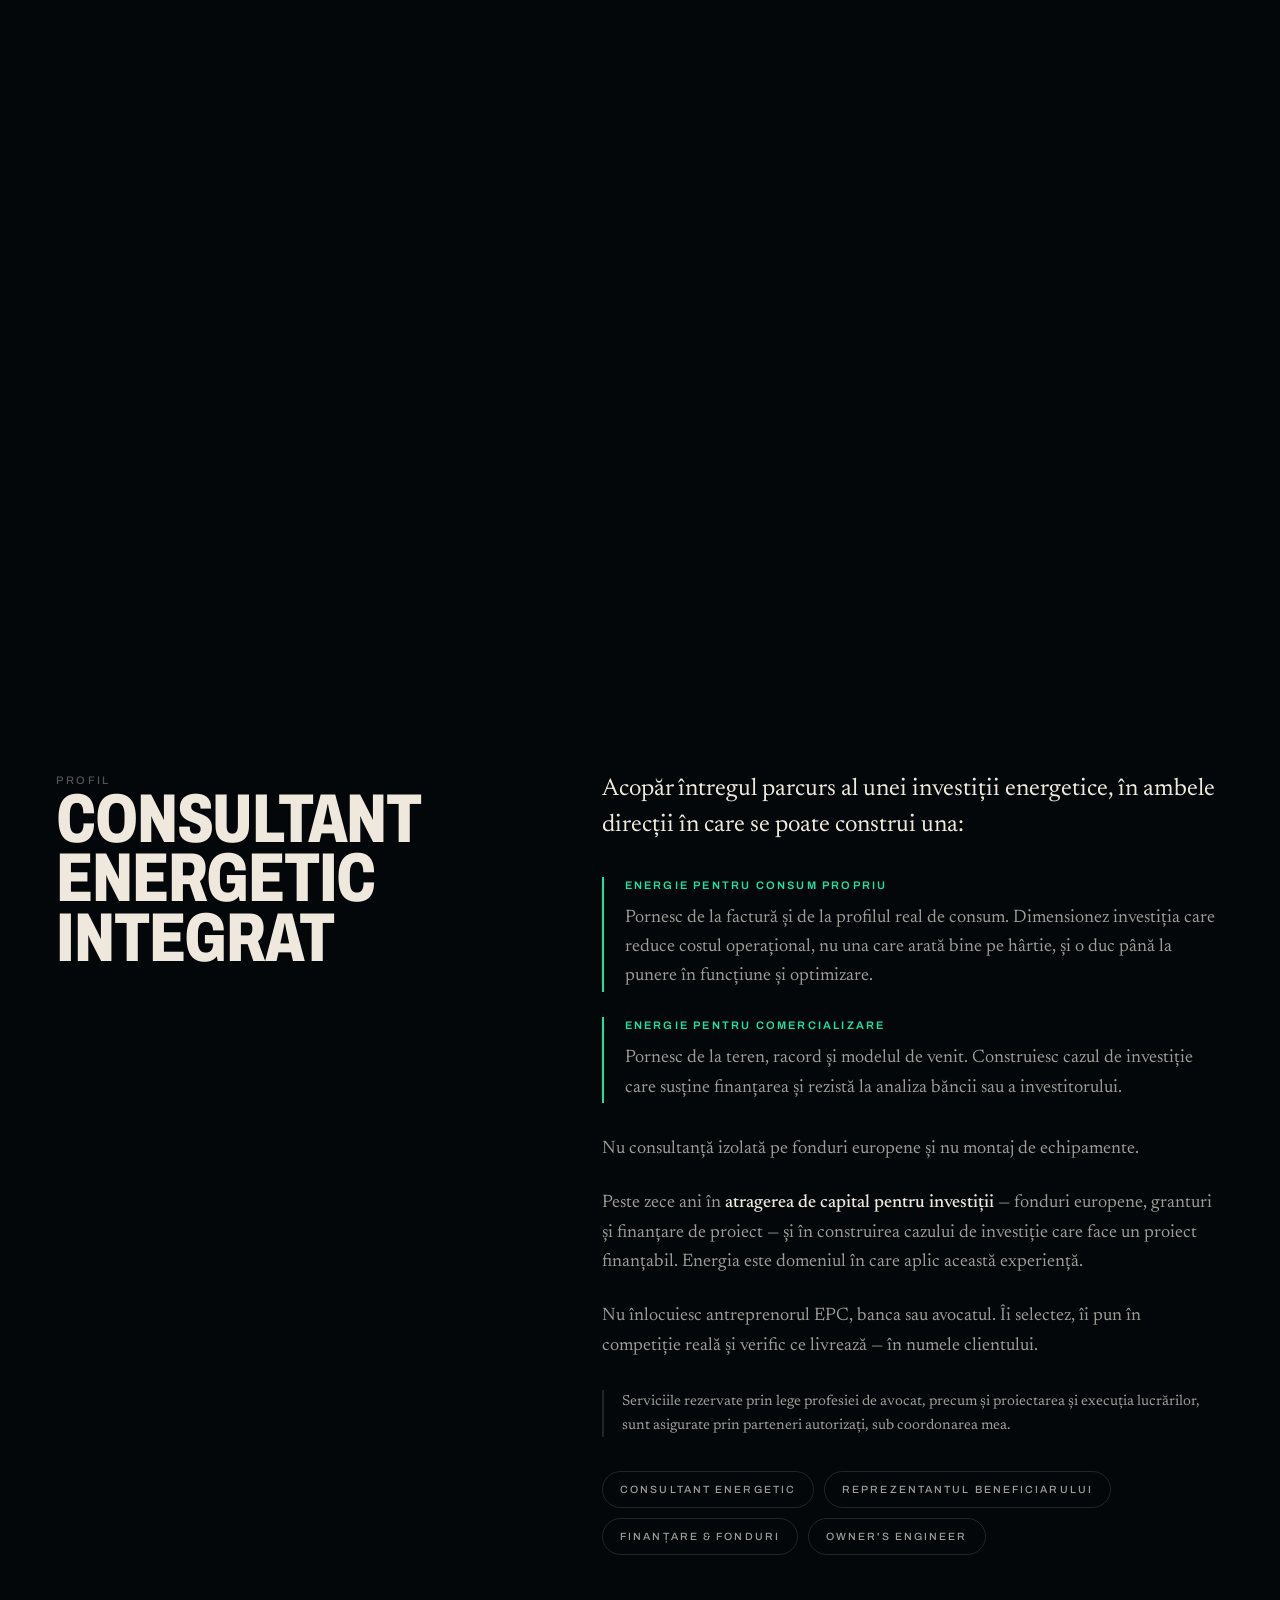
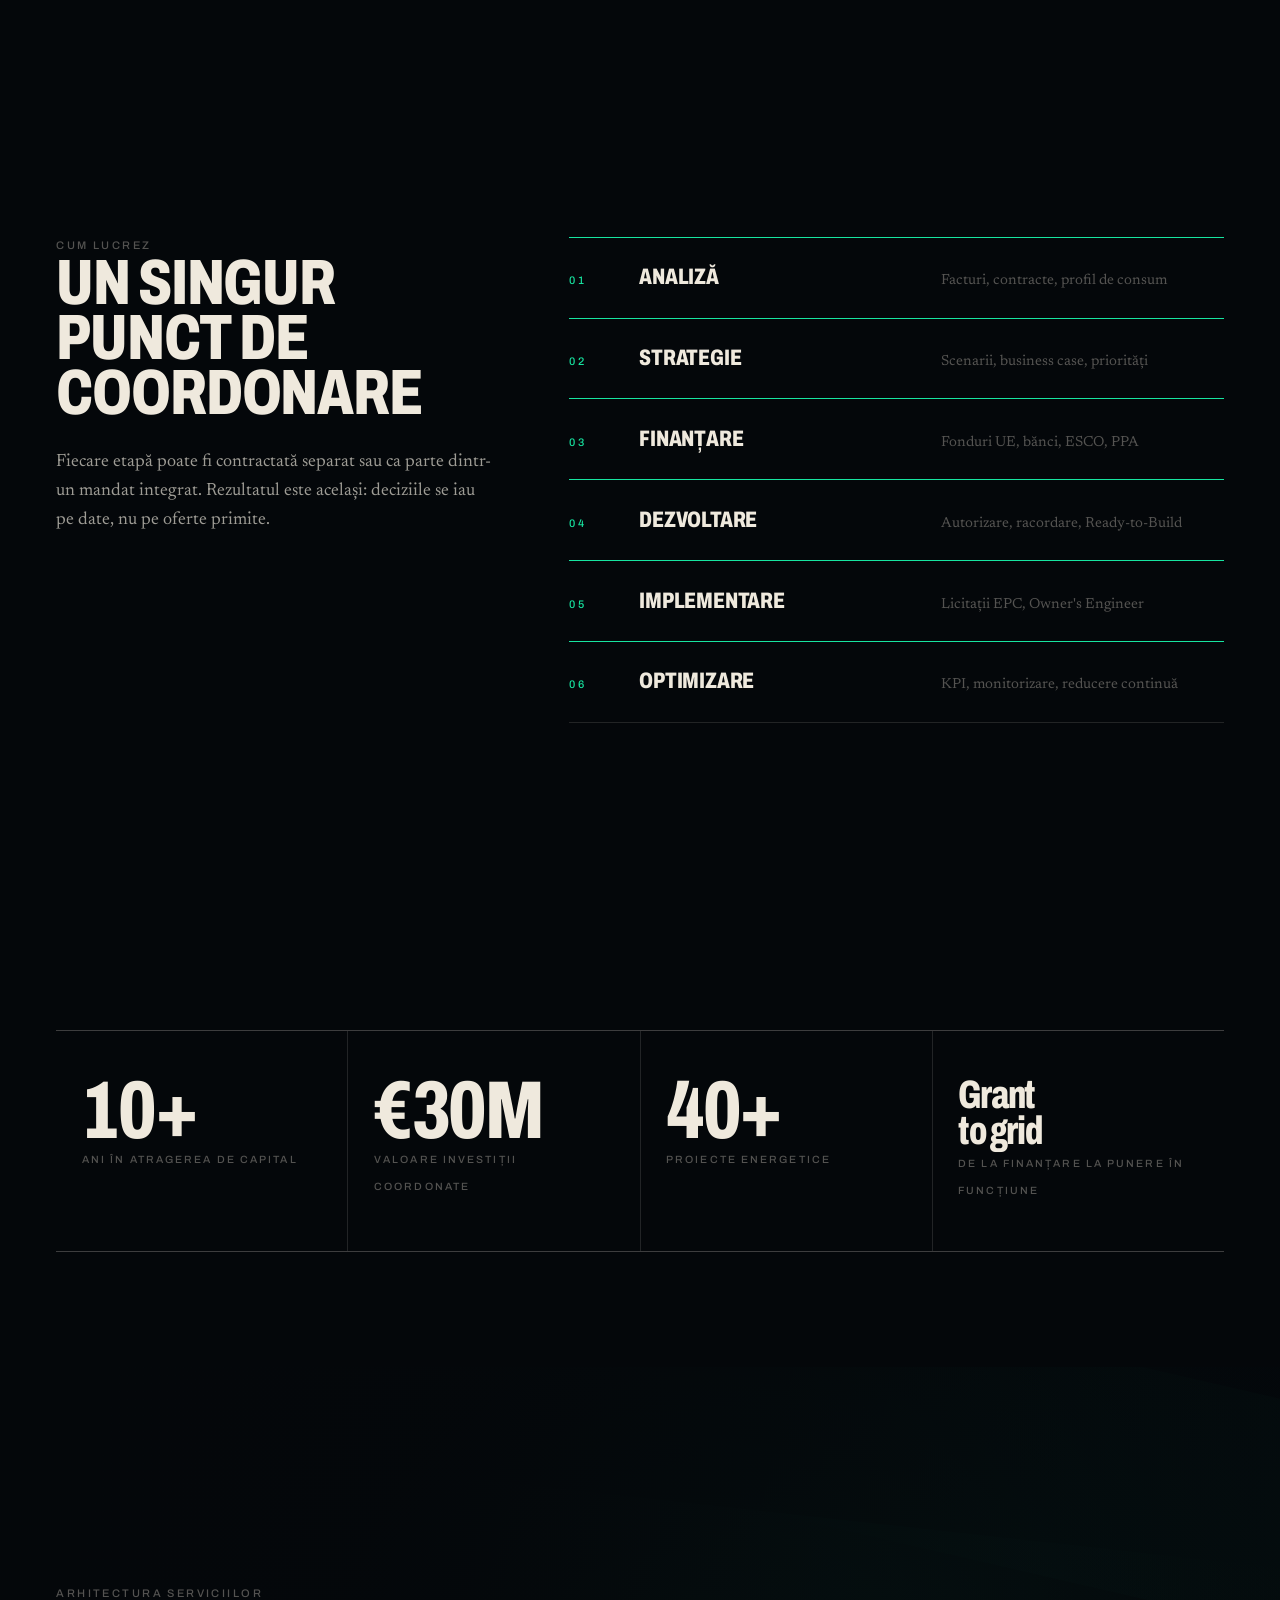
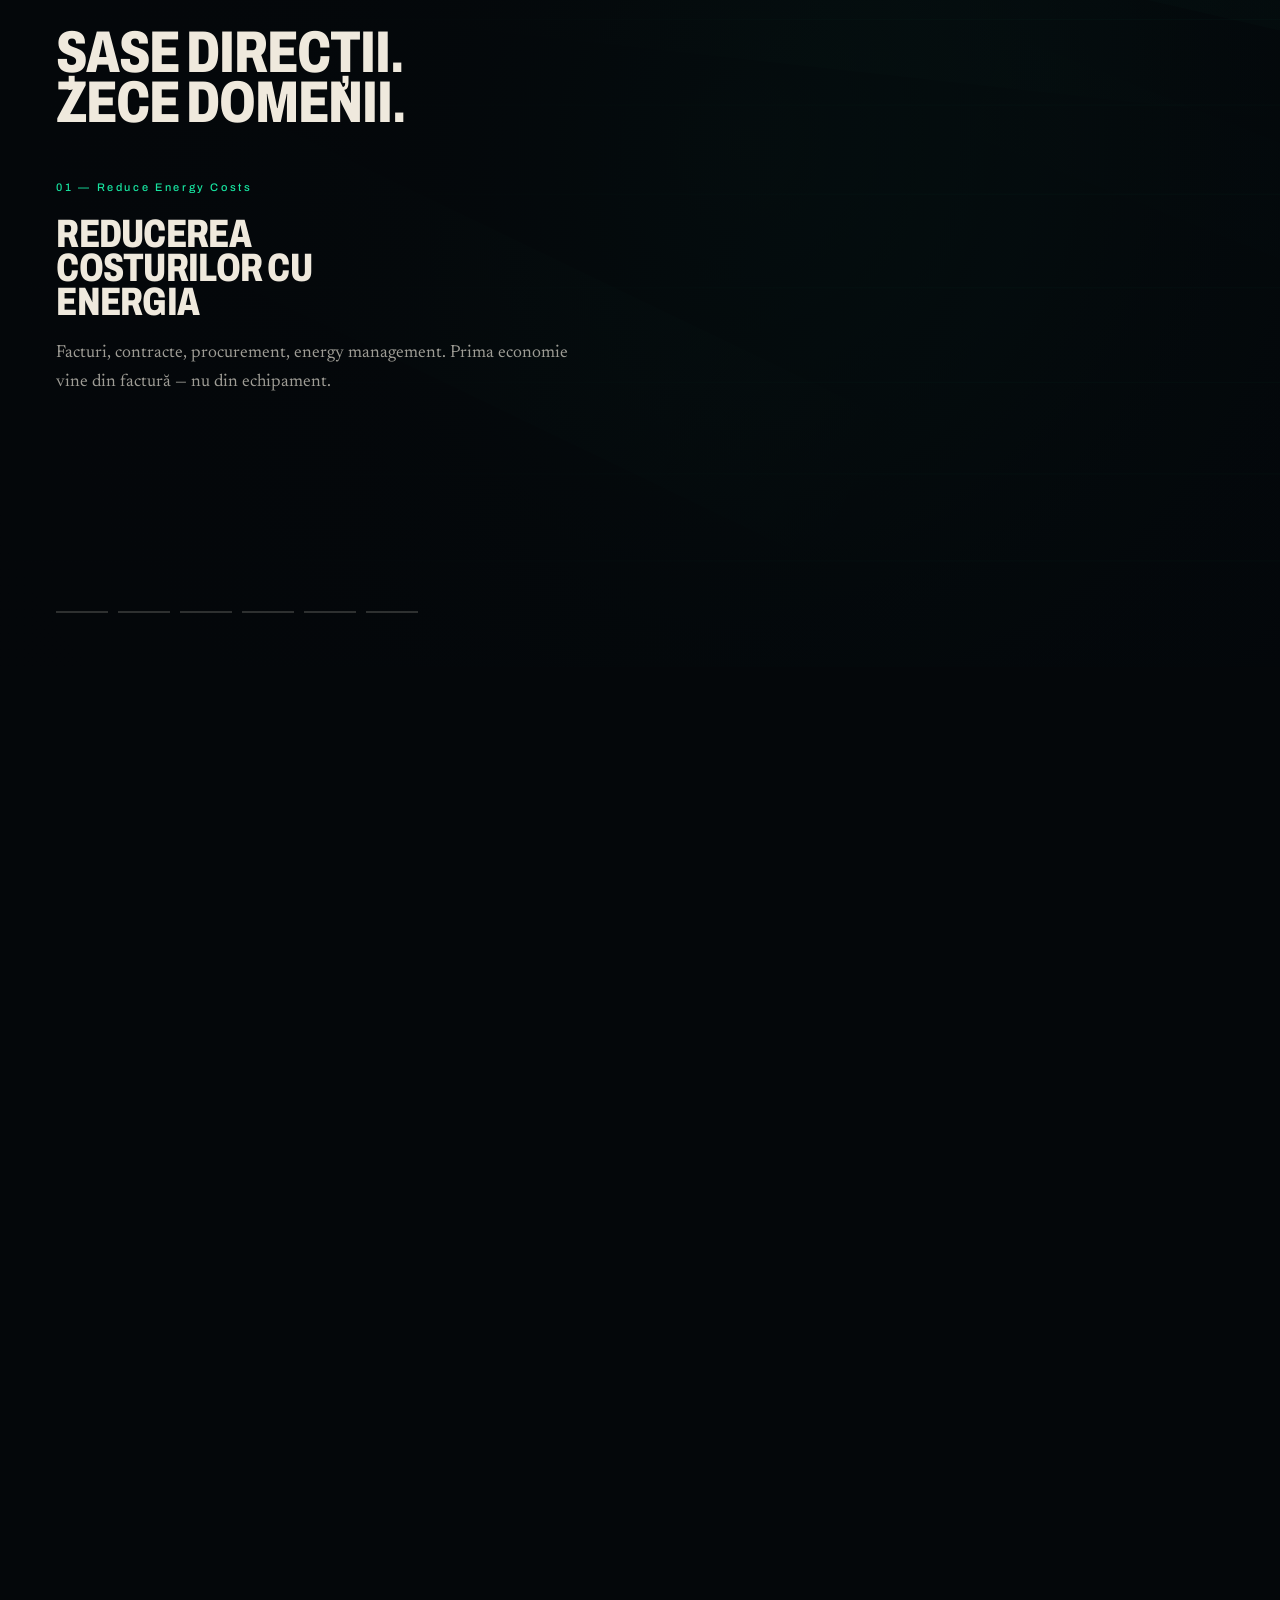
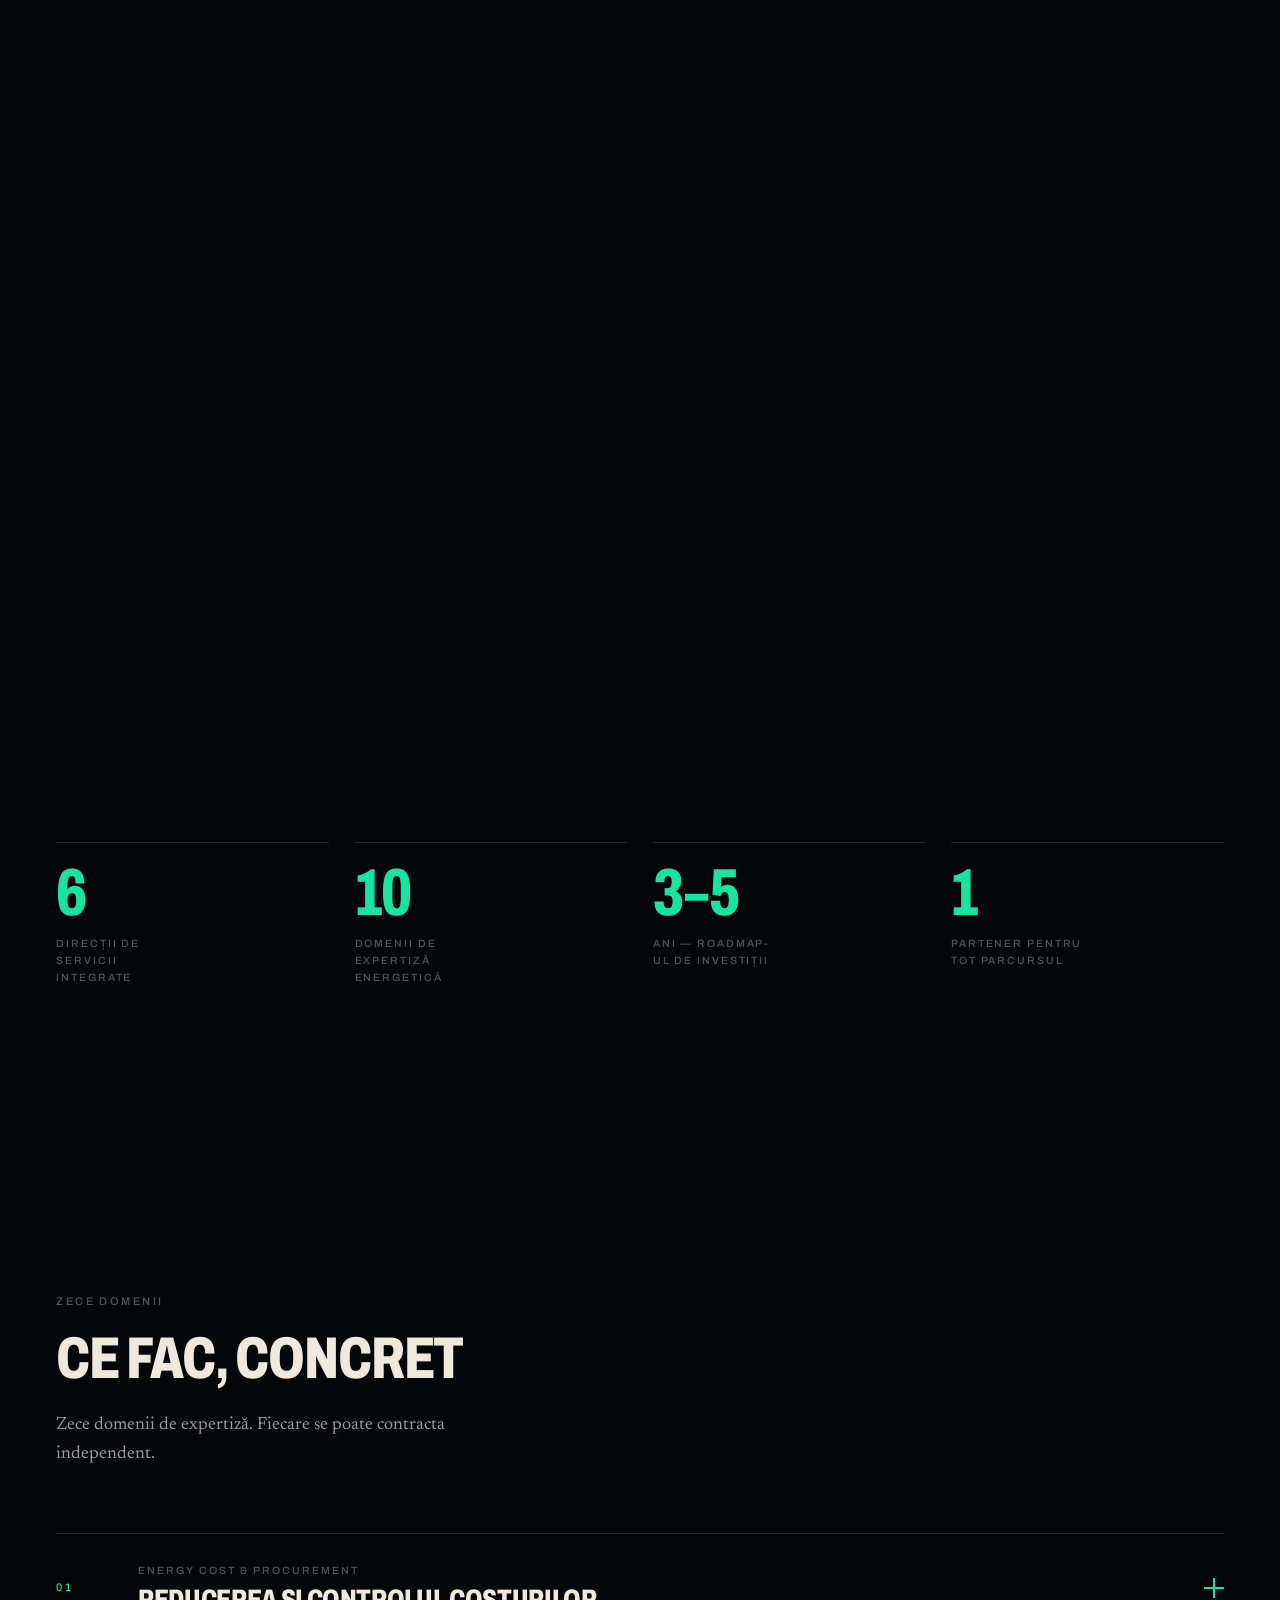
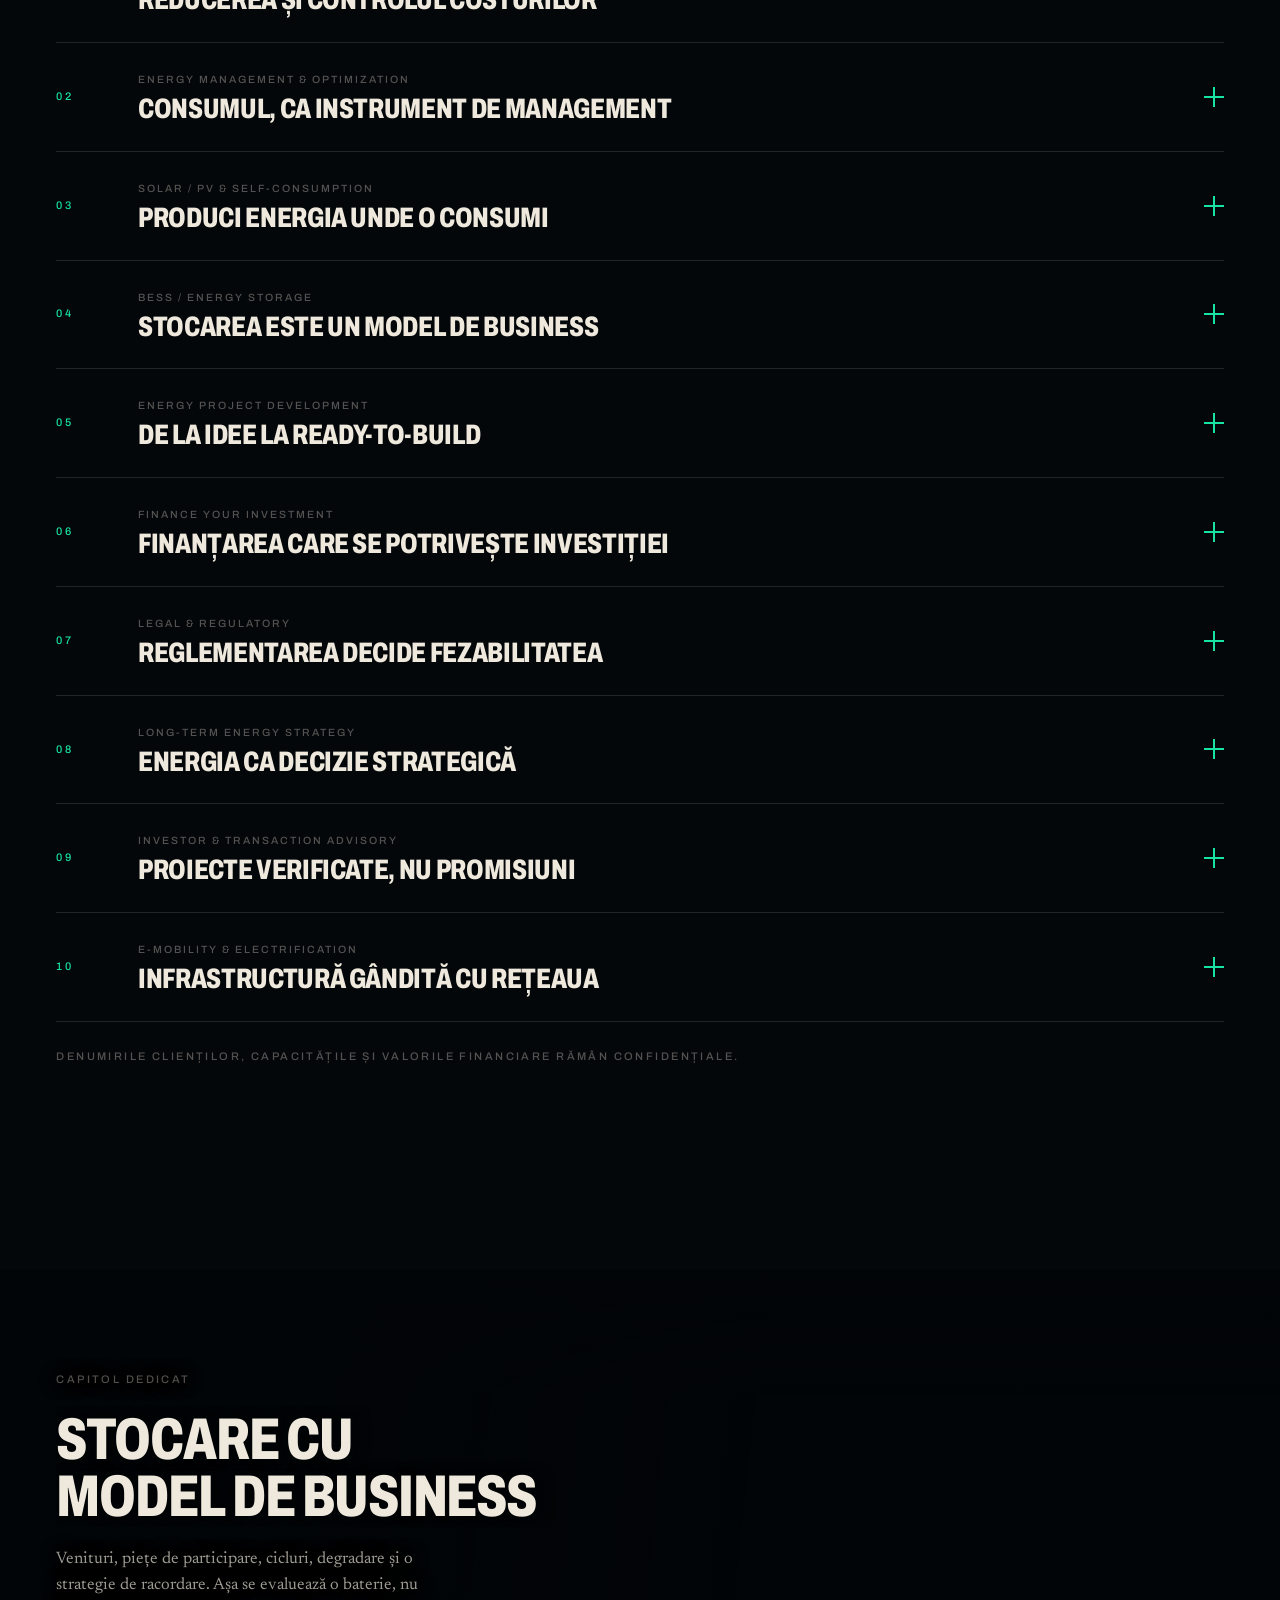
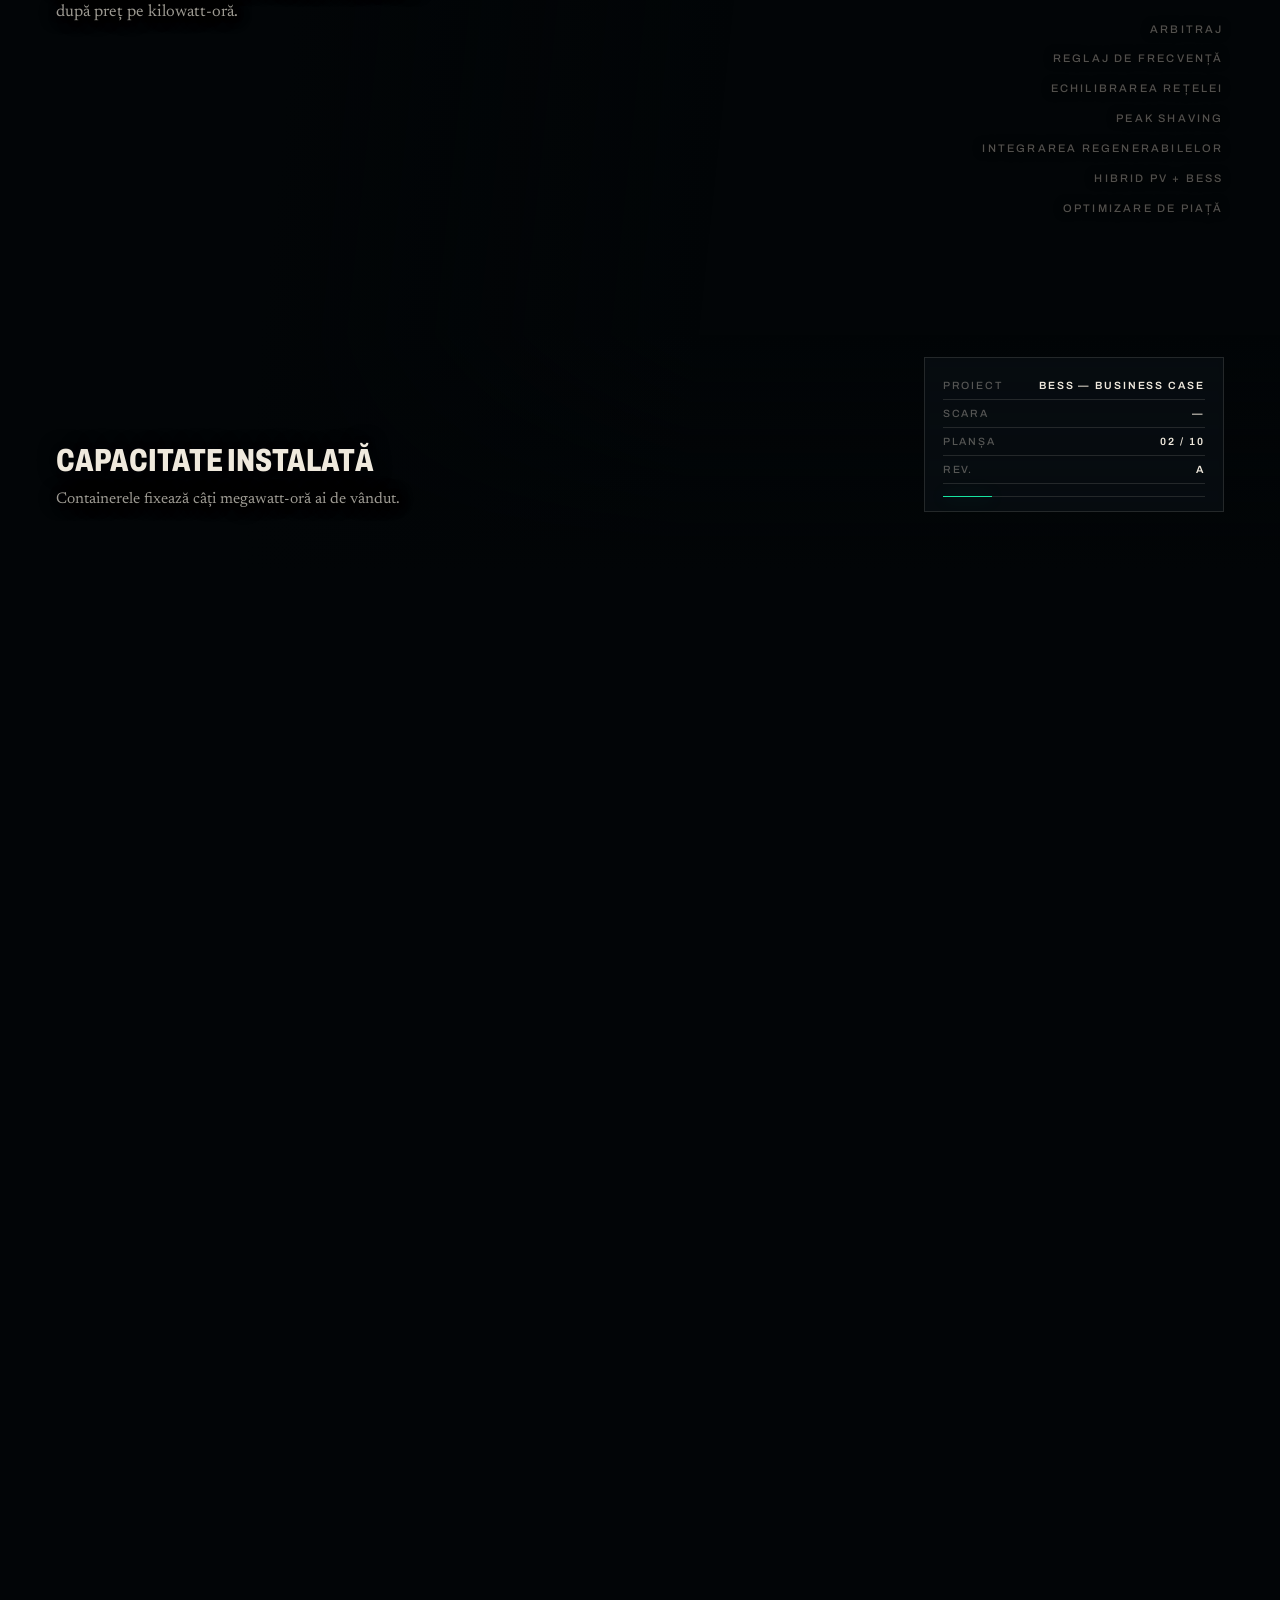
==== commit 09b877d3: "Put a field the pointer bends under the sector list The band below „Companii care consumă, produc sa" ====
--- a/portfolio/index.html
+++ b/portfolio/index.html
@@ -490,6 +490,19 @@
   transition:color .35s var(--ease),border-color .35s var(--ease)}
 .sect-tags b:hover{color:var(--em);border-color:var(--em)}
 @media (max-width:900px){ .sect-grid{grid-template-columns:1fr} }
+
+/* The band under the sector list was empty. It now carries a field the
+   pointer bends: hairlines with a current running through them, which part
+   around the cursor the way field lines part around a body. */
+.field{position:relative;margin-top:clamp(38px,5.5vw,92px);
+  height:clamp(190px,24vw,330px);border-top:var(--rule)}
+.field canvas{position:absolute;inset:0;width:100%;height:100%;display:block}
+.field-hint{position:absolute;right:0;bottom:2px;transition:opacity .7s var(--ease)}
+.field.touched .field-hint{opacity:0}
+@media (hover:none),(pointer:coarse){ .field-hint{display:none} }
+@media (max-width:820px){
+  .field{height:clamp(148px,34vw,210px);margin-top:clamp(28px,7vw,46px)}
+}
 
 /* ── two entry tracks ──────────────────────────────────────── */
 .fin-lede{margin:clamp(22px,2.6vw,34px) 0 0;max-width:56ch;color:var(--cream-mid);
@@ -1260,6 +1273,10 @@
     </div>
     <div class="sect-tags rv"><b data-i18n="k242">Industrie</b><b data-i18n="k243">Retail</b><b data-i18n="k244">Logistică</b><b data-i18n="k245">Real estate</b><b data-i18n="k246">Ospitalitate</b><b data-i18n="k247">Agricultură</b><b data-i18n="k248">Sănătate</b><b data-i18n="k249">Autorități locale</b><b data-i18n="k250">Dezvoltatori</b><b data-i18n="k251">Investitori</b><b data-i18n="k252">Traderi de energie</b><b data-i18n="k253">Mari consumatori</b></div>
   </div>
+  <div class="field rv" id="field" aria-hidden="true">
+    <canvas id="fieldFx"></canvas>
+    <span class="field-hint mono" data-i18n="sf1">Mișcă mouse-ul prin câmp</span>
+  </div>
 </section>
 <section class="sec wrap" id="stmt">
   <p class="stmt-a rv" data-i18n="k254">Energia nu mai este doar un cost.</p>
@@ -1484,7 +1501,7 @@
    Every string on the page exists once, in both languages, generated from a
    single source so the two can never drift apart. Elements carry data-i18n
    (text) or data-i18n-html (text with inline markup). */
-const I18N = {"f01": {"ro": "Începe aici", "en": "Start here"}, "f02": {"ro": "Două drumuri.", "en": "Two routes."}, "f03": {"ro": "Un singur standard.", "en": "One standard."}, "f04": {"ro": "Consumi energie sau vrei să produci și să stochezi? Punctul de plecare este diferit, verificarea este aceeași.", "en": "Do you consume energy, or do you want to generate and store it? The starting point differs; the scrutiny does not."}, "ak": {"ro": "Autoconsum", "en": "Self-consumption"}, "at": {"ro": "Cât te costă energia cu adevărat?", "en": "What is energy really costing you?"}, "ad": {"ro": "Pentru companii care consumă. Începe cu o analiză a facturii, a contractului și a profilului tău de consum. Documentele rămân confidențiale.", "en": "For companies that consume. It starts with an analysis of your invoice, your contract and your consumption profile. The documents stay confidential."}, "as1": {"ro": "Trimiți documentele", "en": "You send the documents"}, "ax1": {"ro": "Factura de energie electrică sau gaze și contractul de furnizare. Nimic altceva.", "en": "Your electricity or gas invoice and the supply contract. Nothing else."}, "as2": {"ro": "Analizez", "en": "I analyse"}, "ax2": {"ro": "Componente tarifare, profil de consum, clauze contractuale, preț raportat la piață.", "en": "Tariff components, consumption profile, contract clauses, price against the market."}, "as3": {"ro": "Primești concluziile", "en": "You get the conclusions"}, "ax3": {"ro": "Unde pierzi bani, ce se poate renegocia, ce se poate optimiza și în ce ordine.", "en": "Where you lose money, what can be renegotiated, what can be optimised, in what order."}, "ac": {"ro": "Solicită Energy Check-Up", "en": "Request an Energy Check-Up"}, "bk": {"ro": "Investiții", "en": "Investment"}, "bt": {"ro": "Proiectul tău rezistă la analiză?", "en": "Does your project hold up?"}, "bd": {"ro": "Pentru producție de energie, BESS sau hibrid. Pornim de la locație, racordare și capacitatea vizată — și verificăm dacă investiția stă în picioare înainte să se angajeze capital.", "en": "For generation, BESS or hybrid. We start from the site, the grid connection and the capacity you are aiming at — and test whether the investment stands up before capital is committed."}, "bs1": {"ro": "Trimiți datele proiectului", "en": "You send the project data"}, "bx1": {"ro": "Locație, putere vizată, stadiul racordării și ce documente există deja.", "en": "Location, target capacity, connection status, and whatever documents already exist."}, "bs2": {"ro": "Verific fezabilitatea", "en": "I test the feasibility"}, "bx2": {"ro": "Racordare, dimensionare, model de venituri, CAPEX și rutele de finanțare disponibile.", "en": "Connection, sizing, revenue model, CAPEX and the funding routes available."}, "bs3": {"ro": "Primești business case-ul", "en": "You get the business case"}, "bx3": {"ro": "Dacă proiectul stă în picioare, în ce formă, cu ce finanțare și care e următorul pas.", "en": "Whether the project stands up, in what form, with what financing, and what comes next."}, "bc": {"ro": "Discută un proiect", "en": "Discuss a project"}, "k001": {"ro": "Profil", "en": "Profile"}, "k002": {"ro": "Servicii", "en": "Services"}, "k003": {"ro": "Domenii", "en": "Fields"}, "k004": {"ro": "Stocare", "en": "Storage"}, "k005": {"ro": "Finanțare", "en": "Financing"}, "k006": {"ro": "Contact", "en": "Contact"}, "k007": {"ro": "Investiții energetice", "en": "Energy investments"}, "k008": {"ro": "Finanțare & fonduri europene", "en": "Financing & European funds"}, "k009": {"ro": "Stocare în baterii", "en": "Battery energy storage"}, "k010": {"ro": "Partener în investiții energetice.", "en": "Partner in energy investments."}, "k011": {"ro": "Nu vând soluții energetice standard. Ajut companiile să ia deciziile energetice corecte — de la prima factură analizată până la proiectul pus în funcțiune și optimizat.", "en": "I don't sell standard energy solutions. I help companies make the right energy decisions — from the first invoice analysed to the project commissioned and optimised."}, "k012": {"ro": "Profil", "en": "Profile"}, "k013": {"ro": "Consultant energetic integrat", "en": "The integrated energy consultant"}, "k014": {"ro": "Acopăr întregul parcurs al unei investiții energetice, în ambele direcții în care se poate construi una:", "en": "I cover the entire path of an energy investment, in both of the directions one can be built:"}, "k014a": {"ro": "Energie pentru consum propriu", "en": "Energy for your own consumption"}, "k014b": {"ro": "Pornesc de la factură și de la profilul real de consum. Dimensionez investiția care reduce costul operațional, nu una care arată bine pe hârtie, și o duc până la punere în funcțiune și optimizare.", "en": "I start from the invoice and from the real consumption profile. I size the investment that cuts operating cost — not the one that looks good on paper — and I carry it through to commissioning and optimisation."}, "k014c": {"ro": "Energie pentru comercializare", "en": "Energy for the market"}, "k014d": {"ro": "Pornesc de la teren, racord și modelul de venit. Construiesc cazul de investiție care susține finanțarea și rezistă la analiza băncii sau a investitorului.", "en": "I start from the land, the grid connection and the revenue model. I build the investment case that carries the financing and holds up to the bank's or the investor's scrutiny."}, "k014e": {"ro": "Nu consultanță izolată pe fonduri europene și nu montaj de echipamente.", "en": "Not standalone European-funds consultancy, and not equipment installation."}, "k015": {"ro": "Peste zece ani în <strong>atragerea de capital pentru investiții</strong> — fonduri europene, granturi și finanțare de proiect — și în construirea cazului de investiție care face un proiect finanțabil. Energia este domeniul în care aplic această experiență.", "en": "Over ten years <strong>raising capital for investments</strong> — European funds, grants and project finance — and building the investment case that makes a project bankable. Energy is the field where I apply that experience."}, "k016": {"ro": "Nu înlocuiesc antreprenorul EPC, banca sau avocatul. Îi selectez, îi pun în competiție reală și verific ce livrează — în numele clientului.", "en": "I don't replace the EPC contractor, the bank or the lawyer. I select them, put them in real competition and verify what they deliver — on the client's behalf."}, "k017": {"ro": "Serviciile rezervate prin lege profesiei de avocat, precum și proiectarea și execuția lucrărilor, sunt asigurate prin parteneri autorizați, sub coordonarea mea.", "en": "Services reserved by law to the legal profession, as well as the design and execution of the works, are provided through authorised partners, under my coordination."}, "k018": {"ro": "Consultant energetic", "en": "Energy consultant"}, "k019": {"ro": "Reprezentantul beneficiarului", "en": "Owner's representative"}, "k020": {"ro": "Finanțare & fonduri", "en": "Financing & funds"}, "k021": {"ro": "Owner's Engineer", "en": "Owner's Engineer"}, "k022": {"ro": "Cum lucrez", "en": "How I work"}, "k023": {"ro": "Un singur punct de coordonare", "en": "A single point of coordination"}, "k024": {"ro": "Fiecare etapă poate fi contractată separat sau ca parte dintr-un mandat integrat. Rezultatul este același: deciziile se iau pe date, nu pe oferte primite.", "en": "Each stage can be contracted on its own or as part of an integrated mandate. The result is the same: decisions made on data, not on whatever offers arrive."}, "k025": {"ro": "Analiză", "en": "Analysis"}, "k026": {"ro": "Facturi, contracte, profil de consum", "en": "Invoices, contracts, consumption profile"}, "k027": {"ro": "Strategie", "en": "Strategy"}, "k028": {"ro": "Scenarii, business case, priorități", "en": "Scenarios, business case, priorities"}, "k029": {"ro": "Finanțare", "en": "Financing"}, "k030": {"ro": "Fonduri UE, bănci, ESCO, PPA", "en": "EU funds, banks, ESCO, PPA"}, "k031": {"ro": "Dezvoltare", "en": "Development"}, "k032": {"ro": "Autorizare, racordare, Ready-to-Build", "en": "Permitting, grid connection, Ready-to-Build"}, "k033": {"ro": "Implementare", "en": "Implementation"}, "k034": {"ro": "Licitații EPC, Owner's Engineer", "en": "EPC tenders, Owner's Engineer"}, "k035": {"ro": "Optimizare", "en": "Optimisation"}, "k036": {"ro": "KPI, monitorizare, reducere continuă", "en": "KPIs, monitoring, continuous reduction"}, "k037": {"ro": "Ani în atragerea de capital", "en": "Years raising investment capital"}, "k038": {"ro": "Valoare investiții coordonate", "en": "Investment value coordinated"}, "k039": {"ro": "Proiecte energetice", "en": "Energy projects"}, "k040": {"ro": "De la finanțare la punere în funcțiune", "en": "From funding through to delivery"}, "k041": {"ro": "Arhitectura serviciilor", "en": "Service architecture"}, "k042": {"ro": "Șase direcții. Zece domenii.", "en": "Six directions. Ten fields."}, "k043": {"ro": "Reducerea costurilor cu energia", "en": "Reducing energy costs"}, "k044": {"ro": "Facturi, contracte, procurement, energy management. Prima economie vine din factură — nu din echipament.", "en": "Invoices, contracts, procurement, energy management. The first saving comes out of the invoice, not out of equipment."}, "k045": {"ro": "Investiții energetice", "en": "Energy investments"}, "k046": {"ro": "Solar, BESS, eficiență, e-mobility — ca reprezentant al beneficiarului, nu al vânzătorului.", "en": "Solar, BESS, efficiency, e-mobility — as the owner's representative, never the vendor's."}, "k047": {"ro": "Dezvoltare de proiecte", "en": "Project development"}, "k048": {"ro": "De la idee la Ready-to-Build și până la tranzacție.", "en": "From idea to Ready-to-Build, and through to transaction."}, "k049": {"ro": "Finanțarea investiției", "en": "Financing the investment"}, "k050": {"ro": "Fonduri UE, bănci, ESCO, PPA, capital privat. Investiția potrivită are nevoie de finanțarea potrivită.", "en": "EU funds, banks, ESCO, PPA, private capital. The right investment needs the right financing behind it."}, "k051": {"ro": "Juridic și reglementare", "en": "Legal and regulatory"}, "k052": {"ro": "ANRE, racordare, contracte, compliance. Reglementarea decide fezabilitatea.", "en": "ANRE, grid connection, contracts, compliance. Regulation is what decides feasibility."}, "k053": {"ro": "Strategie energetică", "en": "Energy strategy"}, "k054": {"ro": "Strategie energetică pe termen lung, cu roadmap de investiții multianual, buget și ținte.", "en": "A long-term energy strategy, with a multi-year investment roadmap, budget and targets."}, "k055": {"ro": "direcții de servicii integrate", "en": "integrated service directions"}, "k056": {"ro": "domenii de expertiză energetică", "en": "fields of energy expertise"}, "k057": {"ro": "ani — roadmap-ul de investiții", "en": "years — the investment roadmap"}, "k058": {"ro": "partener pentru tot parcursul", "en": "partner for the whole journey"}, "k059": {"ro": "Zece domenii", "en": "Ten fields"}, "k060": {"ro": "Ce fac, concret", "en": "What I actually do"}, "k061": {"ro": "Zece domenii de expertiză. Fiecare se poate contracta independent.", "en": "Ten fields of expertise. Each can be contracted on its own."}, "k062": {"ro": "Reducerea și controlul costurilor", "en": "Reducing and controlling cost"}, "k063": {"ro": "Analizez ce plătești astăzi, de ce plătești atât și ce se poate renegocia — de la componentele tarifare la strategia de achiziție pe termen mediu.", "en": "I analyse what you pay today, why you pay it, and what can be renegotiated — from the tariff components to a medium-term procurement strategy."}, "k064": {"ro": "analiză facturi energie și gaze", "en": "electricity and gas invoice analysis"}, "k065": {"ro": "analiză contracte de furnizare", "en": "supply contract analysis"}, "k066": {"ro": "verificare componente tarifare", "en": "tariff component review"}, "k067": {"ro": "analiză profil și curbă de consum", "en": "consumption profile and load curve"}, "k068": {"ro": "benchmarking al prețurilor", "en": "price benchmarking"}, "k069": {"ro": "comparare oferte furnizori", "en": "supplier offer comparison"}, "k070": {"ro": "negocierea contractelor", "en": "contract negotiation"}, "k071": {"ro": "contracte Fixed / Indexed / Mixed", "en": "Fixed / Indexed / Mixed contracts"}, "k072": {"ro": "analiză PZU + marjă furnizor", "en": "day-ahead price plus supplier margin"}, "k073": {"ro": "strategie la expirare contract", "en": "contract expiry strategy"}, "k074": {"ro": "monitorizarea pieței", "en": "market monitoring"}, "k075": {"ro": "buget energetic anual", "en": "annual energy budget"}, "k076": {"ro": "Consumul, ca instrument de management", "en": "Consumption as a management tool"}, "k077": {"ro": "Trec de la factură la proces: curbă de sarcină, putere contractată, intervale orare, flexibilitate și KPI energetici urmăriți lună de lună.", "en": "I move from the invoice to the process: load curve, contracted power, time bands, flexibility and energy KPIs tracked month by month."}, "k078": {"ro": "audit energetic", "en": "energy audit"}, "k079": {"ro": "analiza curbei de sarcină", "en": "load curve analysis"}, "k080": {"ro": "consumuri ineficiente", "en": "inefficient consumption"}, "k081": {"ro": "optimizarea puterii contractate", "en": "contracted power optimisation"}, "k082": {"ro": "load shifting", "en": "load shifting"}, "k083": {"ro": "peak shaving", "en": "peak shaving"}, "k084": {"ro": "optimizare pe intervale orare", "en": "time-band optimisation"}, "k085": {"ro": "Demand Response", "en": "demand response"}, "k086": {"ro": "flexibilitate energetică", "en": "energy flexibility"}, "k087": {"ro": "strategie de autoconsum", "en": "self-consumption strategy"}, "k088": {"ro": "KPI energetici și raportare", "en": "energy KPIs and reporting"}, "k089": {"ro": "plan anual de reducere costuri", "en": "annual cost reduction plan"}, "k090": {"ro": "Produci energia unde o consumi", "en": "Generate where you consume"}, "k091": {"ro": "De la analiza de oportunitate și simularea producției, la caietul de sarcini, compararea ofertelor EPC și verificarea performanței după punerea în funcțiune.", "en": "From opportunity analysis and yield simulation to the technical specification, EPC offer comparison, and performance verification after commissioning."}, "k092": {"ro": "analiză oportunitate PV", "en": "PV opportunity analysis"}, "k093": {"ro": "dimensionare preliminară", "en": "preliminary sizing"}, "k094": {"ro": "simulare producție", "en": "yield simulation"}, "k095": {"ro": "analiză autoconsum", "en": "self-consumption analysis"}, "k096": {"ro": "CAPEX / OPEX", "en": "CAPEX / OPEX"}, "k097": {"ro": "ROI, IRR, Payback", "en": "ROI, IRR, payback"}, "k098": {"ro": "analiză prosumator", "en": "prosumer analysis"}, "k099": {"ro": "alegerea tehnologiei", "en": "technology selection"}, "k100": {"ro": "caiet de sarcini", "en": "technical specification"}, "k101": {"ro": "oferte EPC și negociere", "en": "EPC offers and negotiation"}, "k102": {"ro": "Project Management", "en": "project management"}, "k103": {"ro": "Owner's Engineer", "en": "Owner's Engineer"}, "k104": {"ro": "Stocarea este un model de business", "en": "Storage is a business model"}, "k105": {"ro": "Nu un echipament: venituri, piețe de participare, cicluri, degradare, garanții și strategie de racordare. Compar producătorii în competiție reală, în numele clientului.", "en": "Not a piece of equipment: revenues, participation markets, cycles, degradation, warranties and a connection strategy. I compare manufacturers in real competition, on the client's behalf."}, "k106": {"ro": "studiu de oportunitate BESS", "en": "BESS opportunity study"}, "k107": {"ro": "dimensionare sisteme", "en": "system sizing"}, "k108": {"ro": "PV + BESS / stand-alone", "en": "PV + BESS / stand-alone"}, "k109": {"ro": "peak shaving, arbitraj, backup", "en": "peak shaving, arbitrage, backup"}, "k110": {"ro": "piețe de participare", "en": "participation markets"}, "k111": {"ro": "model financiar, ROI / IRR", "en": "financial model, ROI / IRR"}, "k112": {"ro": "due diligence tehnic", "en": "technical due diligence"}, "k113": {"ro": "selecție baterii, PCS, EMS", "en": "battery, PCS and EMS selection"}, "k114": {"ro": "analiza garanțiilor", "en": "warranty analysis"}, "k115": {"ro": "degradation & cycle analysis", "en": "degradation and cycle analysis"}, "k116": {"ro": "strategie de racordare", "en": "grid connection strategy"}, "k117": {"ro": "suport pentru investitori", "en": "investor support"}, "k118": {"ro": "De la idee la Ready-to-Build", "en": "From idea to Ready-to-Build"}, "k119": {"ro": "Solar, BESS și hibrid — coordonez teren, racordare, ATR, avize, proiectare, SPV, data room și pregătirea pentru finanțare sau tranzacție.", "en": "Solar, BESS and hybrid — I coordinate land, grid connection, connection permits, approvals, design, the SPV, the data room and the preparation for financing or sale."}, "k120": {"ro": "feasibility study", "en": "feasibility study"}, "k121": {"ro": "due diligence & teren", "en": "due diligence and land"}, "k122": {"ro": "analiză racordare și ATR", "en": "grid connection and permit analysis"}, "k123": {"ro": "avize, autorizații, proiectare", "en": "approvals, permits, design"}, "k124": {"ro": "structurare SPV", "en": "SPV structuring"}, "k125": {"ro": "pregătire Data Room", "en": "data room preparation"}, "k126": {"ro": "identificarea investitorilor", "en": "investor identification"}, "k127": {"ro": "Project Management", "en": "project management"}, "k128": {"ro": "Owner's Engineer", "en": "Owner's Engineer"}, "k129": {"ro": "Finanțarea care se potrivește investiției", "en": "Financing matched to the investment"}, "k130": {"ro": "Nu doar identific investiția potrivită. Ajut și la identificarea finanțării — fonduri europene, bănci, ESCO, PPA sau capital privat.", "en": "I don't only identify the right investment. I help identify the financing too — European funds, banks, ESCO, PPA or private capital."}, "k131": {"ro": "verificare eligibilitate", "en": "eligibility assessment"}, "k132": {"ro": "cerere de finanțare", "en": "funding application"}, "k133": {"ro": "business plan", "en": "business plan"}, "k134": {"ro": "analiză financiară și dosar bancar", "en": "financial analysis and bank file"}, "k135": {"ro": "negociere finanțare", "en": "financing negotiation"}, "k136": {"ro": "structurare contract ESCO / PPA", "en": "ESCO / PPA contract structuring"}, "k137": {"ro": "achiziții și rambursări", "en": "procurement and reimbursement"}, "k138": {"ro": "data room și investitori", "en": "data room and investors"}, "k139": {"ro": "Reglementarea decide fezabilitatea", "en": "Regulation decides feasibility"}, "k140": {"ro": "Un proiect corect tehnic și financiar poate fi blocat de racordare, de o clauză contractuală sau de o cerință ANRE. Le verific din prima fază.", "en": "A project that is technically and financially sound can still be stopped by the grid connection, a contract clause or an ANRE requirement. I check those from the first phase."}, "k141": {"ro": "legislația energiei", "en": "energy legislation"}, "k142": {"ro": "regulatory advisory", "en": "regulatory advisory"}, "k143": {"ro": "ANRE", "en": "ANRE"}, "k144": {"ro": "autorizarea proiectelor", "en": "project authorisation"}, "k145": {"ro": "racordare și ATR", "en": "grid connection and permits"}, "k146": {"ro": "prosumatori", "en": "prosumers"}, "k147": {"ro": "relația cu operatorii de distribuție și transport", "en": "relations with DSOs and the TSO"}, "k148": {"ro": "contracte de energie, PPA, EPC, O&M", "en": "energy, PPA, EPC and O&M contracts"}, "k149": {"ro": "dispute privind facturarea", "en": "billing disputes"}, "k150": {"ro": "due diligence juridic", "en": "legal due diligence"}, "k151": {"ro": "Energia ca decizie strategică", "en": "Energy as a strategic decision"}, "k152": {"ro": "Pentru companii medii și mari: o strategie energetică pe termen lung, cu roadmap de investiții multianual, buget, ținte de cost și de emisii.", "en": "For mid-size and large companies: a long-term energy strategy, with a multi-year investment roadmap, a budget, and cost and emissions targets."}, "k153": {"ro": "Energy Baseline", "en": "energy baseline"}, "k154": {"ro": "forecast consum și costuri", "en": "consumption and cost forecast"}, "k155": {"ro": "strategie de procurement", "en": "procurement strategy"}, "k156": {"ro": "management risc energetic", "en": "energy risk management"}, "k157": {"ro": "roadmap investiții și CAPEX", "en": "investment roadmap and CAPEX"}, "k158": {"ro": "ROI pe fiecare măsură", "en": "ROI per measure"}, "k159": {"ro": "calendar de investiții", "en": "investment calendar"}, "k160": {"ro": "surse de finanțare identificate", "en": "identified funding sources"}, "k161": {"ro": "Proiecte verificate, nu promisiuni", "en": "Verified projects, not promises"}, "k162": {"ro": "Sourcing, screening și due diligence tehnic, comercial și de reglementare — până la closing. Buyer side sau seller side, un singur standard de verificare.", "en": "Sourcing, screening and technical, commercial and regulatory due diligence — through to closing. Buy side or sell side, one standard of verification."}, "k163": {"ro": "identificare proiecte PV și BESS", "en": "PV and BESS project identification"}, "k164": {"ro": "project sourcing & screening", "en": "project sourcing and screening"}, "k165": {"ro": "technical due diligence", "en": "technical due diligence"}, "k166": {"ro": "commercial due diligence", "en": "commercial due diligence"}, "k167": {"ro": "regulatory due diligence", "en": "regulatory due diligence"}, "k168": {"ro": "evaluare stadiu de dezvoltare", "en": "development-stage assessment"}, "k169": {"ro": "verificare condiții de racordare", "en": "connection condition review"}, "k170": {"ro": "analiză CAPEX și business case", "en": "CAPEX and business case analysis"}, "k171": {"ro": "pregătire Data Room", "en": "data room preparation"}, "k172": {"ro": "identificarea cumpărătorilor", "en": "buyer identification"}, "k173": {"ro": "negociere", "en": "negotiation"}, "k174": {"ro": "suport până la closing", "en": "support through to closing"}, "k175": {"ro": "Infrastructură gândită cu rețeaua", "en": "Infrastructure designed around the grid"}, "k176": {"ro": "Infrastructura de încărcare se dimensionează împreună cu puterea disponibilă, cu producția proprie și cu stocarea. Electrificarea începe cu puterea disponibilă, nu cu stația.", "en": "Charging infrastructure is sized together with the available power, on-site generation and storage. Electrification starts with available power, not with the charger."}, "k177": {"ro": "strategie infrastructură EV", "en": "EV infrastructure strategy"}, "k178": {"ro": "stații de încărcare", "en": "charging stations"}, "k179": {"ro": "analiză necesar putere", "en": "power requirement analysis"}, "k180": {"ro": "PV + BESS + EV", "en": "PV + BESS + EV"}, "k181": {"ro": "electrificarea flotelor", "en": "fleet electrification"}, "k182": {"ro": "infrastructură pentru companii", "en": "corporate infrastructure"}, "k183": {"ro": "parcări comerciale și industriale", "en": "commercial and industrial car parks"}, "k184": {"ro": "analiză CAPEX / ROI", "en": "CAPEX / ROI analysis"}, "k185": {"ro": "identificarea finanțării", "en": "funding identification"}, "k186": {"ro": "Denumirile clienților, capacitățile și valorile financiare rămân confidențiale.", "en": "Client names, capacities and financial figures remain confidential."}, "k187": {"ro": "Capitol dedicat", "en": "Signature chapter"}, "k188": {"ro": "Stocare cu", "en": "Storage with"}, "k189": {"ro": "model de business", "en": "a business case"}, "k190": {"ro": "Venituri, piețe de participare, cicluri, degradare și o strategie de racordare. Așa se evaluează o baterie, nu după preț pe kilowatt-oră.", "en": "Revenues, participation markets, cycles, degradation and a connection strategy. That is how a battery gets evaluated, not on price per kilowatt-hour."}, "k191": {"ro": "Arbitraj", "en": "Arbitrage"}, "k192": {"ro": "Reglaj de frecvență", "en": "Frequency regulation"}, "k193": {"ro": "Echilibrarea rețelei", "en": "Grid balancing"}, "k194": {"ro": "Peak shaving", "en": "Peak shaving"}, "k195": {"ro": "Integrarea regenerabilelor", "en": "Renewable integration"}, "k196": {"ro": "Hibrid PV + BESS", "en": "Hybrid PV + BESS"}, "k197": {"ro": "Optimizare de piață", "en": "Market optimisation"}, "k198": {"ro": "Dezvoltare de proiecte", "en": "Project development"}, "k199": {"ro": "De la idee la activ operațional", "en": "From idea to operating asset"}, "k200": {"ro": "Rezultatul: un proiect bancabil, cu documentație verificată, gata de finanțare sau de vânzare către un investitor.", "en": "The result: a bankable project, with verified documentation, ready for financing or for sale to an investor."}, "k201": {"ro": "Etapa 01", "en": "Stage 01"}, "k202": {"ro": "Idee", "en": "Idea"}, "k203": {"ro": "Oportunitate, teren, racordare", "en": "Opportunity, land, grid connection"}, "k204": {"ro": "Etapa 02", "en": "Stage 02"}, "k205": {"ro": "Dezvoltare", "en": "Development"}, "k206": {"ro": "Feasibility, avize, documentație", "en": "Feasibility, approvals, documentation"}, "k207": {"ro": "Etapa 03", "en": "Stage 03"}, "k208": {"ro": "Finanțare", "en": "Financing"}, "k209": {"ro": "Fonduri, bănci, investitori", "en": "Funds, banks, investors"}, "k210": {"ro": "Etapa 04", "en": "Stage 04"}, "k211": {"ro": "Construcție", "en": "Construction"}, "k212": {"ro": "EPC, project management, Owner's Engineer", "en": "EPC, project management, Owner's Engineer"}, "k213": {"ro": "Etapa 05", "en": "Stage 05"}, "k214": {"ro": "Operare", "en": "Operation"}, "k215": {"ro": "Performanță, O&M, optimizare", "en": "Performance, O&M, optimisation"}, "k216": {"ro": "Finanțare", "en": "Financing"}, "k217": {"ro": "Finanțarea potrivită pentru investiția potrivită", "en": "The right financing for the right investment"}, "k218": {"ro": "Sursa de finanțare", "en": "Funding source"}, "k219": {"ro": "Potrivit pentru", "en": "Suited to"}, "k220": {"ro": "Ce fac eu", "en": "What I do"}, "k221": {"ro": "Granturi nerambursabile acordate de Uniunea Europeană", "en": "Non-repayable grants from the European Union"}, "k222": {"ro": "Industrie, mari consumatori, IMM, agricultură, HoReCa — în regiunile și sectoarele vizate", "en": "Industry, large consumers, SMEs, agriculture, hospitality — in the targeted regions and sectors"}, "k223": {"ro": "Verificare eligibilitate și încadrare, business plan, depunerea cererii, achiziții, implementare, rambursări", "en": "Eligibility and fit, business plan, filing the application, procurement, implementation, reimbursements"}, "k230": {"ro": "Finanțare bancară · Leasing", "en": "Bank financing · Leasing"}, "k231": {"ro": "Investiții cu cash-flow predictibil", "en": "Investments with predictable cash flow"}, "k232": {"ro": "Analiză financiară, dosar, negociere", "en": "Financial analysis, file, negotiation"}, "k233": {"ro": "ESCO · PPA", "en": "ESCO · PPA"}, "k234": {"ro": "Zero CAPEX pentru beneficiar", "en": "Zero CAPEX for the beneficiary"}, "k235": {"ro": "Structurare contract, verificare termeni", "en": "Contract structuring, terms review"}, "k236": {"ro": "Capital privat · Investitori", "en": "Private capital · Investors"}, "k237": {"ro": "Proiecte de dezvoltare", "en": "Development projects"}, "k238": {"ro": "Data room, identificare investitori, negociere", "en": "Data room, investor identification, negotiation"}, "k239": {"ro": "Pentru cine lucrez", "en": "Who I work with"}, "k240": {"ro": "Companii care consumă, produc sau investesc", "en": "Companies that consume, generate or invest"}, "k241": {"ro": "Lucrez cu companii pentru care energia este o linie de cost semnificativă sau o oportunitate de investiție — și cu investitorii care finanțează aceste proiecte.", "en": "I work with companies for which energy is either a significant cost line or an investment opportunity — and with the investors who finance those projects."}, "k242": {"ro": "Industrie", "en": "Industry"}, "k243": {"ro": "Retail", "en": "Retail"}, "k244": {"ro": "Logistică", "en": "Logistics"}, "k245": {"ro": "Real estate", "en": "Real estate"}, "k246": {"ro": "Ospitalitate", "en": "Hospitality"}, "k247": {"ro": "Agricultură", "en": "Agriculture"}, "k248": {"ro": "Sănătate", "en": "Healthcare"}, "k249": {"ro": "Autorități locale", "en": "Local authorities"}, "k250": {"ro": "Dezvoltatori", "en": "Developers"}, "k251": {"ro": "Investitori", "en": "Investors"}, "k252": {"ro": "Traderi de energie", "en": "Energy traders"}, "k253": {"ro": "Mari consumatori", "en": "Large consumers"}, "k254": {"ro": "Energia nu mai este doar un cost.", "en": "Energy is no longer just a cost."}, "k255": {"ro": "Energy Check-Up", "en": "Energy Check-Up"}, "k256": {"ro": "Cât te costă energia", "en": "What is energy really"}, "k257": {"ro": "cu adevărat?", "en": "costing you?"}, "k258": {"ro": "Începe cu o analiză a facturii, a contractului și a profilului tău de consum. Documentele rămân confidențiale.", "en": "It starts with an analysis of your invoice, your contract and your consumption profile. The documents stay confidential."}, "k259": {"ro": "Trimiți documentele", "en": "You send the documents"}, "k260": {"ro": "Factura de energie electrică sau gaze și contractul de furnizare. Nimic altceva.", "en": "Your electricity or gas invoice and the supply contract. Nothing else."}, "k261": {"ro": "Analizez", "en": "I analyse"}, "k262": {"ro": "Componente tarifare, profil de consum, clauze contractuale, preț raportat la piață.", "en": "Tariff components, consumption profile, contract clauses, price against the market."}, "k263": {"ro": "Primești concluziile", "en": "You get the conclusions"}, "k264": {"ro": "Unde pierzi bani, ce se poate renegocia, ce se poate optimiza și în ce ordine.", "en": "Where you lose money, what can be renegotiated, what can be optimised, and in what order."}, "k265": {"ro": "Solicită Energy Check-Up", "en": "Request an Energy Check-Up"}, "k266": {"ro": "Discută cu mine", "en": "Talk to me"}, "k267": {"ro": "Investiții energetice · Finanțare și fonduri europene · Stocare în baterii", "en": "Energy investments · Financing and European funds · Battery storage"}, "vc1": {"ro": "Salvează contactul", "en": "Save contact"}, "vc2": {"ro": "Scanează pentru contact", "en": "Scan to save contact"}, "vc3": {"ro": "Contact descărcat. Deschide fișierul ca să-l adaugi în agendă.", "en": "Contact downloaded. Open the file to add it to your address book."}, "fm0": {"ro": "Cum alegi ruta", "en": "How the route is chosen"}, "fm1": {"ro": "Ai un apel de finanțare deschis și te încadrezi?", "en": "Is there an open call you qualify for?"}, "fo1": {"ro": "Granturi UE", "en": "EU grants"}, "fm2": {"ro": "Ai cash-flow previzibil pentru rate?", "en": "Is your cash flow predictable enough for instalments?"}, "fo2": {"ro": "Finanțare bancară · Leasing", "en": "Bank finance · Leasing"}, "fm3": {"ro": "Vrei zero investiție inițială?", "en": "Do you want zero capital up front?"}, "fo3": {"ro": "ESCO · PPA", "en": "ESCO · PPA"}, "fm4": {"ro": "E proiect de dezvoltare, nu pentru consum propriu?", "en": "Is it a development project rather than your own consumption?"}, "fo4": {"ro": "Capital privat", "en": "Private capital"}};
+const I18N = {"sf1": {"ro": "Mișcă mouse-ul prin câmp", "en": "Move your mouse through the field"}, "f01": {"ro": "Începe aici", "en": "Start here"}, "f02": {"ro": "Două drumuri.", "en": "Two routes."}, "f03": {"ro": "Un singur standard.", "en": "One standard."}, "f04": {"ro": "Consumi energie sau vrei să produci și să stochezi? Punctul de plecare este diferit, verificarea este aceeași.", "en": "Do you consume energy, or do you want to generate and store it? The starting point differs; the scrutiny does not."}, "ak": {"ro": "Autoconsum", "en": "Self-consumption"}, "at": {"ro": "Cât te costă energia cu adevărat?", "en": "What is energy really costing you?"}, "ad": {"ro": "Pentru companii care consumă. Începe cu o analiză a facturii, a contractului și a profilului tău de consum. Documentele rămân confidențiale.", "en": "For companies that consume. It starts with an analysis of your invoice, your contract and your consumption profile. The documents stay confidential."}, "as1": {"ro": "Trimiți documentele", "en": "You send the documents"}, "ax1": {"ro": "Factura de energie electrică sau gaze și contractul de furnizare. Nimic altceva.", "en": "Your electricity or gas invoice and the supply contract. Nothing else."}, "as2": {"ro": "Analizez", "en": "I analyse"}, "ax2": {"ro": "Componente tarifare, profil de consum, clauze contractuale, preț raportat la piață.", "en": "Tariff components, consumption profile, contract clauses, price against the market."}, "as3": {"ro": "Primești concluziile", "en": "You get the conclusions"}, "ax3": {"ro": "Unde pierzi bani, ce se poate renegocia, ce se poate optimiza și în ce ordine.", "en": "Where you lose money, what can be renegotiated, what can be optimised, in what order."}, "ac": {"ro": "Solicită Energy Check-Up", "en": "Request an Energy Check-Up"}, "bk": {"ro": "Investiții", "en": "Investment"}, "bt": {"ro": "Proiectul tău rezistă la analiză?", "en": "Does your project hold up?"}, "bd": {"ro": "Pentru producție de energie, BESS sau hibrid. Pornim de la locație, racordare și capacitatea vizată — și verificăm dacă investiția stă în picioare înainte să se angajeze capital.", "en": "For generation, BESS or hybrid. We start from the site, the grid connection and the capacity you are aiming at — and test whether the investment stands up before capital is committed."}, "bs1": {"ro": "Trimiți datele proiectului", "en": "You send the project data"}, "bx1": {"ro": "Locație, putere vizată, stadiul racordării și ce documente există deja.", "en": "Location, target capacity, connection status, and whatever documents already exist."}, "bs2": {"ro": "Verific fezabilitatea", "en": "I test the feasibility"}, "bx2": {"ro": "Racordare, dimensionare, model de venituri, CAPEX și rutele de finanțare disponibile.", "en": "Connection, sizing, revenue model, CAPEX and the funding routes available."}, "bs3": {"ro": "Primești business case-ul", "en": "You get the business case"}, "bx3": {"ro": "Dacă proiectul stă în picioare, în ce formă, cu ce finanțare și care e următorul pas.", "en": "Whether the project stands up, in what form, with what financing, and what comes next."}, "bc": {"ro": "Discută un proiect", "en": "Discuss a project"}, "k001": {"ro": "Profil", "en": "Profile"}, "k002": {"ro": "Servicii", "en": "Services"}, "k003": {"ro": "Domenii", "en": "Fields"}, "k004": {"ro": "Stocare", "en": "Storage"}, "k005": {"ro": "Finanțare", "en": "Financing"}, "k006": {"ro": "Contact", "en": "Contact"}, "k007": {"ro": "Investiții energetice", "en": "Energy investments"}, "k008": {"ro": "Finanțare & fonduri europene", "en": "Financing & European funds"}, "k009": {"ro": "Stocare în baterii", "en": "Battery energy storage"}, "k010": {"ro": "Partener în investiții energetice.", "en": "Partner in energy investments."}, "k011": {"ro": "Nu vând soluții energetice standard. Ajut companiile să ia deciziile energetice corecte — de la prima factură analizată până la proiectul pus în funcțiune și optimizat.", "en": "I don't sell standard energy solutions. I help companies make the right energy decisions — from the first invoice analysed to the project commissioned and optimised."}, "k012": {"ro": "Profil", "en": "Profile"}, "k013": {"ro": "Consultant energetic integrat", "en": "The integrated energy consultant"}, "k014": {"ro": "Acopăr întregul parcurs al unei investiții energetice, în ambele direcții în care se poate construi una:", "en": "I cover the entire path of an energy investment, in both of the directions one can be built:"}, "k014a": {"ro": "Energie pentru consum propriu", "en": "Energy for your own consumption"}, "k014b": {"ro": "Pornesc de la factură și de la profilul real de consum. Dimensionez investiția care reduce costul operațional, nu una care arată bine pe hârtie, și o duc până la punere în funcțiune și optimizare.", "en": "I start from the invoice and from the real consumption profile. I size the investment that cuts operating cost — not the one that looks good on paper — and I carry it through to commissioning and optimisation."}, "k014c": {"ro": "Energie pentru comercializare", "en": "Energy for the market"}, "k014d": {"ro": "Pornesc de la teren, racord și modelul de venit. Construiesc cazul de investiție care susține finanțarea și rezistă la analiza băncii sau a investitorului.", "en": "I start from the land, the grid connection and the revenue model. I build the investment case that carries the financing and holds up to the bank's or the investor's scrutiny."}, "k014e": {"ro": "Nu consultanță izolată pe fonduri europene și nu montaj de echipamente.", "en": "Not standalone European-funds consultancy, and not equipment installation."}, "k015": {"ro": "Peste zece ani în <strong>atragerea de capital pentru investiții</strong> — fonduri europene, granturi și finanțare de proiect — și în construirea cazului de investiție care face un proiect finanțabil. Energia este domeniul în care aplic această experiență.", "en": "Over ten years <strong>raising capital for investments</strong> — European funds, grants and project finance — and building the investment case that makes a project bankable. Energy is the field where I apply that experience."}, "k016": {"ro": "Nu înlocuiesc antreprenorul EPC, banca sau avocatul. Îi selectez, îi pun în competiție reală și verific ce livrează — în numele clientului.", "en": "I don't replace the EPC contractor, the bank or the lawyer. I select them, put them in real competition and verify what they deliver — on the client's behalf."}, "k017": {"ro": "Serviciile rezervate prin lege profesiei de avocat, precum și proiectarea și execuția lucrărilor, sunt asigurate prin parteneri autorizați, sub coordonarea mea.", "en": "Services reserved by law to the legal profession, as well as the design and execution of the works, are provided through authorised partners, under my coordination."}, "k018": {"ro": "Consultant energetic", "en": "Energy consultant"}, "k019": {"ro": "Reprezentantul beneficiarului", "en": "Owner's representative"}, "k020": {"ro": "Finanțare & fonduri", "en": "Financing & funds"}, "k021": {"ro": "Owner's Engineer", "en": "Owner's Engineer"}, "k022": {"ro": "Cum lucrez", "en": "How I work"}, "k023": {"ro": "Un singur punct de coordonare", "en": "A single point of coordination"}, "k024": {"ro": "Fiecare etapă poate fi contractată separat sau ca parte dintr-un mandat integrat. Rezultatul este același: deciziile se iau pe date, nu pe oferte primite.", "en": "Each stage can be contracted on its own or as part of an integrated mandate. The result is the same: decisions made on data, not on whatever offers arrive."}, "k025": {"ro": "Analiză", "en": "Analysis"}, "k026": {"ro": "Facturi, contracte, profil de consum", "en": "Invoices, contracts, consumption profile"}, "k027": {"ro": "Strategie", "en": "Strategy"}, "k028": {"ro": "Scenarii, business case, priorități", "en": "Scenarios, business case, priorities"}, "k029": {"ro": "Finanțare", "en": "Financing"}, "k030": {"ro": "Fonduri UE, bănci, ESCO, PPA", "en": "EU funds, banks, ESCO, PPA"}, "k031": {"ro": "Dezvoltare", "en": "Development"}, "k032": {"ro": "Autorizare, racordare, Ready-to-Build", "en": "Permitting, grid connection, Ready-to-Build"}, "k033": {"ro": "Implementare", "en": "Implementation"}, "k034": {"ro": "Licitații EPC, Owner's Engineer", "en": "EPC tenders, Owner's Engineer"}, "k035": {"ro": "Optimizare", "en": "Optimisation"}, "k036": {"ro": "KPI, monitorizare, reducere continuă", "en": "KPIs, monitoring, continuous reduction"}, "k037": {"ro": "Ani în atragerea de capital", "en": "Years raising investment capital"}, "k038": {"ro": "Valoare investiții coordonate", "en": "Investment value coordinated"}, "k039": {"ro": "Proiecte energetice", "en": "Energy projects"}, "k040": {"ro": "De la finanțare la punere în funcțiune", "en": "From funding through to delivery"}, "k041": {"ro": "Arhitectura serviciilor", "en": "Service architecture"}, "k042": {"ro": "Șase direcții. Zece domenii.", "en": "Six directions. Ten fields."}, "k043": {"ro": "Reducerea costurilor cu energia", "en": "Reducing energy costs"}, "k044": {"ro": "Facturi, contracte, procurement, energy management. Prima economie vine din factură — nu din echipament.", "en": "Invoices, contracts, procurement, energy management. The first saving comes out of the invoice, not out of equipment."}, "k045": {"ro": "Investiții energetice", "en": "Energy investments"}, "k046": {"ro": "Solar, BESS, eficiență, e-mobility — ca reprezentant al beneficiarului, nu al vânzătorului.", "en": "Solar, BESS, efficiency, e-mobility — as the owner's representative, never the vendor's."}, "k047": {"ro": "Dezvoltare de proiecte", "en": "Project development"}, "k048": {"ro": "De la idee la Ready-to-Build și până la tranzacție.", "en": "From idea to Ready-to-Build, and through to transaction."}, "k049": {"ro": "Finanțarea investiției", "en": "Financing the investment"}, "k050": {"ro": "Fonduri UE, bănci, ESCO, PPA, capital privat. Investiția potrivită are nevoie de finanțarea potrivită.", "en": "EU funds, banks, ESCO, PPA, private capital. The right investment needs the right financing behind it."}, "k051": {"ro": "Juridic și reglementare", "en": "Legal and regulatory"}, "k052": {"ro": "ANRE, racordare, contracte, compliance. Reglementarea decide fezabilitatea.", "en": "ANRE, grid connection, contracts, compliance. Regulation is what decides feasibility."}, "k053": {"ro": "Strategie energetică", "en": "Energy strategy"}, "k054": {"ro": "Strategie energetică pe termen lung, cu roadmap de investiții multianual, buget și ținte.", "en": "A long-term energy strategy, with a multi-year investment roadmap, budget and targets."}, "k055": {"ro": "direcții de servicii integrate", "en": "integrated service directions"}, "k056": {"ro": "domenii de expertiză energetică", "en": "fields of energy expertise"}, "k057": {"ro": "ani — roadmap-ul de investiții", "en": "years — the investment roadmap"}, "k058": {"ro": "partener pentru tot parcursul", "en": "partner for the whole journey"}, "k059": {"ro": "Zece domenii", "en": "Ten fields"}, "k060": {"ro": "Ce fac, concret", "en": "What I actually do"}, "k061": {"ro": "Zece domenii de expertiză. Fiecare se poate contracta independent.", "en": "Ten fields of expertise. Each can be contracted on its own."}, "k062": {"ro": "Reducerea și controlul costurilor", "en": "Reducing and controlling cost"}, "k063": {"ro": "Analizez ce plătești astăzi, de ce plătești atât și ce se poate renegocia — de la componentele tarifare la strategia de achiziție pe termen mediu.", "en": "I analyse what you pay today, why you pay it, and what can be renegotiated — from the tariff components to a medium-term procurement strategy."}, "k064": {"ro": "analiză facturi energie și gaze", "en": "electricity and gas invoice analysis"}, "k065": {"ro": "analiză contracte de furnizare", "en": "supply contract analysis"}, "k066": {"ro": "verificare componente tarifare", "en": "tariff component review"}, "k067": {"ro": "analiză profil și curbă de consum", "en": "consumption profile and load curve"}, "k068": {"ro": "benchmarking al prețurilor", "en": "price benchmarking"}, "k069": {"ro": "comparare oferte furnizori", "en": "supplier offer comparison"}, "k070": {"ro": "negocierea contractelor", "en": "contract negotiation"}, "k071": {"ro": "contracte Fixed / Indexed / Mixed", "en": "Fixed / Indexed / Mixed contracts"}, "k072": {"ro": "analiză PZU + marjă furnizor", "en": "day-ahead price plus supplier margin"}, "k073": {"ro": "strategie la expirare contract", "en": "contract expiry strategy"}, "k074": {"ro": "monitorizarea pieței", "en": "market monitoring"}, "k075": {"ro": "buget energetic anual", "en": "annual energy budget"}, "k076": {"ro": "Consumul, ca instrument de management", "en": "Consumption as a management tool"}, "k077": {"ro": "Trec de la factură la proces: curbă de sarcină, putere contractată, intervale orare, flexibilitate și KPI energetici urmăriți lună de lună.", "en": "I move from the invoice to the process: load curve, contracted power, time bands, flexibility and energy KPIs tracked month by month."}, "k078": {"ro": "audit energetic", "en": "energy audit"}, "k079": {"ro": "analiza curbei de sarcină", "en": "load curve analysis"}, "k080": {"ro": "consumuri ineficiente", "en": "inefficient consumption"}, "k081": {"ro": "optimizarea puterii contractate", "en": "contracted power optimisation"}, "k082": {"ro": "load shifting", "en": "load shifting"}, "k083": {"ro": "peak shaving", "en": "peak shaving"}, "k084": {"ro": "optimizare pe intervale orare", "en": "time-band optimisation"}, "k085": {"ro": "Demand Response", "en": "demand response"}, "k086": {"ro": "flexibilitate energetică", "en": "energy flexibility"}, "k087": {"ro": "strategie de autoconsum", "en": "self-consumption strategy"}, "k088": {"ro": "KPI energetici și raportare", "en": "energy KPIs and reporting"}, "k089": {"ro": "plan anual de reducere costuri", "en": "annual cost reduction plan"}, "k090": {"ro": "Produci energia unde o consumi", "en": "Generate where you consume"}, "k091": {"ro": "De la analiza de oportunitate și simularea producției, la caietul de sarcini, compararea ofertelor EPC și verificarea performanței după punerea în funcțiune.", "en": "From opportunity analysis and yield simulation to the technical specification, EPC offer comparison, and performance verification after commissioning."}, "k092": {"ro": "analiză oportunitate PV", "en": "PV opportunity analysis"}, "k093": {"ro": "dimensionare preliminară", "en": "preliminary sizing"}, "k094": {"ro": "simulare producție", "en": "yield simulation"}, "k095": {"ro": "analiză autoconsum", "en": "self-consumption analysis"}, "k096": {"ro": "CAPEX / OPEX", "en": "CAPEX / OPEX"}, "k097": {"ro": "ROI, IRR, Payback", "en": "ROI, IRR, payback"}, "k098": {"ro": "analiză prosumator", "en": "prosumer analysis"}, "k099": {"ro": "alegerea tehnologiei", "en": "technology selection"}, "k100": {"ro": "caiet de sarcini", "en": "technical specification"}, "k101": {"ro": "oferte EPC și negociere", "en": "EPC offers and negotiation"}, "k102": {"ro": "Project Management", "en": "project management"}, "k103": {"ro": "Owner's Engineer", "en": "Owner's Engineer"}, "k104": {"ro": "Stocarea este un model de business", "en": "Storage is a business model"}, "k105": {"ro": "Nu un echipament: venituri, piețe de participare, cicluri, degradare, garanții și strategie de racordare. Compar producătorii în competiție reală, în numele clientului.", "en": "Not a piece of equipment: revenues, participation markets, cycles, degradation, warranties and a connection strategy. I compare manufacturers in real competition, on the client's behalf."}, "k106": {"ro": "studiu de oportunitate BESS", "en": "BESS opportunity study"}, "k107": {"ro": "dimensionare sisteme", "en": "system sizing"}, "k108": {"ro": "PV + BESS / stand-alone", "en": "PV + BESS / stand-alone"}, "k109": {"ro": "peak shaving, arbitraj, backup", "en": "peak shaving, arbitrage, backup"}, "k110": {"ro": "piețe de participare", "en": "participation markets"}, "k111": {"ro": "model financiar, ROI / IRR", "en": "financial model, ROI / IRR"}, "k112": {"ro": "due diligence tehnic", "en": "technical due diligence"}, "k113": {"ro": "selecție baterii, PCS, EMS", "en": "battery, PCS and EMS selection"}, "k114": {"ro": "analiza garanțiilor", "en": "warranty analysis"}, "k115": {"ro": "degradation & cycle analysis", "en": "degradation and cycle analysis"}, "k116": {"ro": "strategie de racordare", "en": "grid connection strategy"}, "k117": {"ro": "suport pentru investitori", "en": "investor support"}, "k118": {"ro": "De la idee la Ready-to-Build", "en": "From idea to Ready-to-Build"}, "k119": {"ro": "Solar, BESS și hibrid — coordonez teren, racordare, ATR, avize, proiectare, SPV, data room și pregătirea pentru finanțare sau tranzacție.", "en": "Solar, BESS and hybrid — I coordinate land, grid connection, connection permits, approvals, design, the SPV, the data room and the preparation for financing or sale."}, "k120": {"ro": "feasibility study", "en": "feasibility study"}, "k121": {"ro": "due diligence & teren", "en": "due diligence and land"}, "k122": {"ro": "analiză racordare și ATR", "en": "grid connection and permit analysis"}, "k123": {"ro": "avize, autorizații, proiectare", "en": "approvals, permits, design"}, "k124": {"ro": "structurare SPV", "en": "SPV structuring"}, "k125": {"ro": "pregătire Data Room", "en": "data room preparation"}, "k126": {"ro": "identificarea investitorilor", "en": "investor identification"}, "k127": {"ro": "Project Management", "en": "project management"}, "k128": {"ro": "Owner's Engineer", "en": "Owner's Engineer"}, "k129": {"ro": "Finanțarea care se potrivește investiției", "en": "Financing matched to the investment"}, "k130": {"ro": "Nu doar identific investiția potrivită. Ajut și la identificarea finanțării — fonduri europene, bănci, ESCO, PPA sau capital privat.", "en": "I don't only identify the right investment. I help identify the financing too — European funds, banks, ESCO, PPA or private capital."}, "k131": {"ro": "verificare eligibilitate", "en": "eligibility assessment"}, "k132": {"ro": "cerere de finanțare", "en": "funding application"}, "k133": {"ro": "business plan", "en": "business plan"}, "k134": {"ro": "analiză financiară și dosar bancar", "en": "financial analysis and bank file"}, "k135": {"ro": "negociere finanțare", "en": "financing negotiation"}, "k136": {"ro": "structurare contract ESCO / PPA", "en": "ESCO / PPA contract structuring"}, "k137": {"ro": "achiziții și rambursări", "en": "procurement and reimbursement"}, "k138": {"ro": "data room și investitori", "en": "data room and investors"}, "k139": {"ro": "Reglementarea decide fezabilitatea", "en": "Regulation decides feasibility"}, "k140": {"ro": "Un proiect corect tehnic și financiar poate fi blocat de racordare, de o clauză contractuală sau de o cerință ANRE. Le verific din prima fază.", "en": "A project that is technically and financially sound can still be stopped by the grid connection, a contract clause or an ANRE requirement. I check those from the first phase."}, "k141": {"ro": "legislația energiei", "en": "energy legislation"}, "k142": {"ro": "regulatory advisory", "en": "regulatory advisory"}, "k143": {"ro": "ANRE", "en": "ANRE"}, "k144": {"ro": "autorizarea proiectelor", "en": "project authorisation"}, "k145": {"ro": "racordare și ATR", "en": "grid connection and permits"}, "k146": {"ro": "prosumatori", "en": "prosumers"}, "k147": {"ro": "relația cu operatorii de distribuție și transport", "en": "relations with DSOs and the TSO"}, "k148": {"ro": "contracte de energie, PPA, EPC, O&M", "en": "energy, PPA, EPC and O&M contracts"}, "k149": {"ro": "dispute privind facturarea", "en": "billing disputes"}, "k150": {"ro": "due diligence juridic", "en": "legal due diligence"}, "k151": {"ro": "Energia ca decizie strategică", "en": "Energy as a strategic decision"}, "k152": {"ro": "Pentru companii medii și mari: o strategie energetică pe termen lung, cu roadmap de investiții multianual, buget, ținte de cost și de emisii.", "en": "For mid-size and large companies: a long-term energy strategy, with a multi-year investment roadmap, a budget, and cost and emissions targets."}, "k153": {"ro": "Energy Baseline", "en": "energy baseline"}, "k154": {"ro": "forecast consum și costuri", "en": "consumption and cost forecast"}, "k155": {"ro": "strategie de procurement", "en": "procurement strategy"}, "k156": {"ro": "management risc energetic", "en": "energy risk management"}, "k157": {"ro": "roadmap investiții și CAPEX", "en": "investment roadmap and CAPEX"}, "k158": {"ro": "ROI pe fiecare măsură", "en": "ROI per measure"}, "k159": {"ro": "calendar de investiții", "en": "investment calendar"}, "k160": {"ro": "surse de finanțare identificate", "en": "identified funding sources"}, "k161": {"ro": "Proiecte verificate, nu promisiuni", "en": "Verified projects, not promises"}, "k162": {"ro": "Sourcing, screening și due diligence tehnic, comercial și de reglementare — până la closing. Buyer side sau seller side, un singur standard de verificare.", "en": "Sourcing, screening and technical, commercial and regulatory due diligence — through to closing. Buy side or sell side, one standard of verification."}, "k163": {"ro": "identificare proiecte PV și BESS", "en": "PV and BESS project identification"}, "k164": {"ro": "project sourcing & screening", "en": "project sourcing and screening"}, "k165": {"ro": "technical due diligence", "en": "technical due diligence"}, "k166": {"ro": "commercial due diligence", "en": "commercial due diligence"}, "k167": {"ro": "regulatory due diligence", "en": "regulatory due diligence"}, "k168": {"ro": "evaluare stadiu de dezvoltare", "en": "development-stage assessment"}, "k169": {"ro": "verificare condiții de racordare", "en": "connection condition review"}, "k170": {"ro": "analiză CAPEX și business case", "en": "CAPEX and business case analysis"}, "k171": {"ro": "pregătire Data Room", "en": "data room preparation"}, "k172": {"ro": "identificarea cumpărătorilor", "en": "buyer identification"}, "k173": {"ro": "negociere", "en": "negotiation"}, "k174": {"ro": "suport până la closing", "en": "support through to closing"}, "k175": {"ro": "Infrastructură gândită cu rețeaua", "en": "Infrastructure designed around the grid"}, "k176": {"ro": "Infrastructura de încărcare se dimensionează împreună cu puterea disponibilă, cu producția proprie și cu stocarea. Electrificarea începe cu puterea disponibilă, nu cu stația.", "en": "Charging infrastructure is sized together with the available power, on-site generation and storage. Electrification starts with available power, not with the charger."}, "k177": {"ro": "strategie infrastructură EV", "en": "EV infrastructure strategy"}, "k178": {"ro": "stații de încărcare", "en": "charging stations"}, "k179": {"ro": "analiză necesar putere", "en": "power requirement analysis"}, "k180": {"ro": "PV + BESS + EV", "en": "PV + BESS + EV"}, "k181": {"ro": "electrificarea flotelor", "en": "fleet electrification"}, "k182": {"ro": "infrastructură pentru companii", "en": "corporate infrastructure"}, "k183": {"ro": "parcări comerciale și industriale", "en": "commercial and industrial car parks"}, "k184": {"ro": "analiză CAPEX / ROI", "en": "CAPEX / ROI analysis"}, "k185": {"ro": "identificarea finanțării", "en": "funding identification"}, "k186": {"ro": "Denumirile clienților, capacitățile și valorile financiare rămân confidențiale.", "en": "Client names, capacities and financial figures remain confidential."}, "k187": {"ro": "Capitol dedicat", "en": "Signature chapter"}, "k188": {"ro": "Stocare cu", "en": "Storage with"}, "k189": {"ro": "model de business", "en": "a business case"}, "k190": {"ro": "Venituri, piețe de participare, cicluri, degradare și o strategie de racordare. Așa se evaluează o baterie, nu după preț pe kilowatt-oră.", "en": "Revenues, participation markets, cycles, degradation and a connection strategy. That is how a battery gets evaluated, not on price per kilowatt-hour."}, "k191": {"ro": "Arbitraj", "en": "Arbitrage"}, "k192": {"ro": "Reglaj de frecvență", "en": "Frequency regulation"}, "k193": {"ro": "Echilibrarea rețelei", "en": "Grid balancing"}, "k194": {"ro": "Peak shaving", "en": "Peak shaving"}, "k195": {"ro": "Integrarea regenerabilelor", "en": "Renewable integration"}, "k196": {"ro": "Hibrid PV + BESS", "en": "Hybrid PV + BESS"}, "k197": {"ro": "Optimizare de piață", "en": "Market optimisation"}, "k198": {"ro": "Dezvoltare de proiecte", "en": "Project development"}, "k199": {"ro": "De la idee la activ operațional", "en": "From idea to operating asset"}, "k200": {"ro": "Rezultatul: un proiect bancabil, cu documentație verificată, gata de finanțare sau de vânzare către un investitor.", "en": "The result: a bankable project, with verified documentation, ready for financing or for sale to an investor."}, "k201": {"ro": "Etapa 01", "en": "Stage 01"}, "k202": {"ro": "Idee", "en": "Idea"}, "k203": {"ro": "Oportunitate, teren, racordare", "en": "Opportunity, land, grid connection"}, "k204": {"ro": "Etapa 02", "en": "Stage 02"}, "k205": {"ro": "Dezvoltare", "en": "Development"}, "k206": {"ro": "Feasibility, avize, documentație", "en": "Feasibility, approvals, documentation"}, "k207": {"ro": "Etapa 03", "en": "Stage 03"}, "k208": {"ro": "Finanțare", "en": "Financing"}, "k209": {"ro": "Fonduri, bănci, investitori", "en": "Funds, banks, investors"}, "k210": {"ro": "Etapa 04", "en": "Stage 04"}, "k211": {"ro": "Construcție", "en": "Construction"}, "k212": {"ro": "EPC, project management, Owner's Engineer", "en": "EPC, project management, Owner's Engineer"}, "k213": {"ro": "Etapa 05", "en": "Stage 05"}, "k214": {"ro": "Operare", "en": "Operation"}, "k215": {"ro": "Performanță, O&M, optimizare", "en": "Performance, O&M, optimisation"}, "k216": {"ro": "Finanțare", "en": "Financing"}, "k217": {"ro": "Finanțarea potrivită pentru investiția potrivită", "en": "The right financing for the right investment"}, "k218": {"ro": "Sursa de finanțare", "en": "Funding source"}, "k219": {"ro": "Potrivit pentru", "en": "Suited to"}, "k220": {"ro": "Ce fac eu", "en": "What I do"}, "k221": {"ro": "Granturi nerambursabile acordate de Uniunea Europeană", "en": "Non-repayable grants from the European Union"}, "k222": {"ro": "Industrie, mari consumatori, IMM, agricultură, HoReCa — în regiunile și sectoarele vizate", "en": "Industry, large consumers, SMEs, agriculture, hospitality — in the targeted regions and sectors"}, "k223": {"ro": "Verificare eligibilitate și încadrare, business plan, depunerea cererii, achiziții, implementare, rambursări", "en": "Eligibility and fit, business plan, filing the application, procurement, implementation, reimbursements"}, "k230": {"ro": "Finanțare bancară · Leasing", "en": "Bank financing · Leasing"}, "k231": {"ro": "Investiții cu cash-flow predictibil", "en": "Investments with predictable cash flow"}, "k232": {"ro": "Analiză financiară, dosar, negociere", "en": "Financial analysis, file, negotiation"}, "k233": {"ro": "ESCO · PPA", "en": "ESCO · PPA"}, "k234": {"ro": "Zero CAPEX pentru beneficiar", "en": "Zero CAPEX for the beneficiary"}, "k235": {"ro": "Structurare contract, verificare termeni", "en": "Contract structuring, terms review"}, "k236": {"ro": "Capital privat · Investitori", "en": "Private capital · Investors"}, "k237": {"ro": "Proiecte de dezvoltare", "en": "Development projects"}, "k238": {"ro": "Data room, identificare investitori, negociere", "en": "Data room, investor identification, negotiation"}, "k239": {"ro": "Pentru cine lucrez", "en": "Who I work with"}, "k240": {"ro": "Companii care consumă, produc sau investesc", "en": "Companies that consume, generate or invest"}, "k241": {"ro": "Lucrez cu companii pentru care energia este o linie de cost semnificativă sau o oportunitate de investiție — și cu investitorii care finanțează aceste proiecte.", "en": "I work with companies for which energy is either a significant cost line or an investment opportunity — and with the investors who finance those projects."}, "k242": {"ro": "Industrie", "en": "Industry"}, "k243": {"ro": "Retail", "en": "Retail"}, "k244": {"ro": "Logistică", "en": "Logistics"}, "k245": {"ro": "Real estate", "en": "Real estate"}, "k246": {"ro": "Ospitalitate", "en": "Hospitality"}, "k247": {"ro": "Agricultură", "en": "Agriculture"}, "k248": {"ro": "Sănătate", "en": "Healthcare"}, "k249": {"ro": "Autorități locale", "en": "Local authorities"}, "k250": {"ro": "Dezvoltatori", "en": "Developers"}, "k251": {"ro": "Investitori", "en": "Investors"}, "k252": {"ro": "Traderi de energie", "en": "Energy traders"}, "k253": {"ro": "Mari consumatori", "en": "Large consumers"}, "k254": {"ro": "Energia nu mai este doar un cost.", "en": "Energy is no longer just a cost."}, "k255": {"ro": "Energy Check-Up", "en": "Energy Check-Up"}, "k256": {"ro": "Cât te costă energia", "en": "What is energy really"}, "k257": {"ro": "cu adevărat?", "en": "costing you?"}, "k258": {"ro": "Începe cu o analiză a facturii, a contractului și a profilului tău de consum. Documentele rămân confidențiale.", "en": "It starts with an analysis of your invoice, your contract and your consumption profile. The documents stay confidential."}, "k259": {"ro": "Trimiți documentele", "en": "You send the documents"}, "k260": {"ro": "Factura de energie electrică sau gaze și contractul de furnizare. Nimic altceva.", "en": "Your electricity or gas invoice and the supply contract. Nothing else."}, "k261": {"ro": "Analizez", "en": "I analyse"}, "k262": {"ro": "Componente tarifare, profil de consum, clauze contractuale, preț raportat la piață.", "en": "Tariff components, consumption profile, contract clauses, price against the market."}, "k263": {"ro": "Primești concluziile", "en": "You get the conclusions"}, "k264": {"ro": "Unde pierzi bani, ce se poate renegocia, ce se poate optimiza și în ce ordine.", "en": "Where you lose money, what can be renegotiated, what can be optimised, and in what order."}, "k265": {"ro": "Solicită Energy Check-Up", "en": "Request an Energy Check-Up"}, "k266": {"ro": "Discută cu mine", "en": "Talk to me"}, "k267": {"ro": "Investiții energetice · Finanțare și fonduri europene · Stocare în baterii", "en": "Energy investments · Financing and European funds · Battery storage"}, "vc1": {"ro": "Salvează contactul", "en": "Save contact"}, "vc2": {"ro": "Scanează pentru contact", "en": "Scan to save contact"}, "vc3": {"ro": "Contact descărcat. Deschide fișierul ca să-l adaugi în agendă.", "en": "Contact downloaded. Open the file to add it to your address book."}, "fm0": {"ro": "Cum alegi ruta", "en": "How the route is chosen"}, "fm1": {"ro": "Ai un apel de finanțare deschis și te încadrezi?", "en": "Is there an open call you qualify for?"}, "fo1": {"ro": "Granturi UE", "en": "EU grants"}, "fm2": {"ro": "Ai cash-flow previzibil pentru rate?", "en": "Is your cash flow predictable enough for instalments?"}, "fo2": {"ro": "Finanțare bancară · Leasing", "en": "Bank finance · Leasing"}, "fm3": {"ro": "Vrei zero investiție inițială?", "en": "Do you want zero capital up front?"}, "fo3": {"ro": "ESCO · PPA", "en": "ESCO · PPA"}, "fm4": {"ro": "E proiect de dezvoltare, nu pentru consum propriu?", "en": "Is it a development project rather than your own consumption?"}, "fo4": {"ro": "Capital privat", "en": "Private capital"}};
 const BESS_COPY = [{"ro": ["Amplasament și racord", "Totul începe de la punctul de racordare și de la ce permite rețeaua."], "en": ["Site and connection", "It all starts at the connection point and what the grid allows."]}, {"ro": ["Capacitate instalată", "Containerele fixează câți megawatt-oră ai de vândut."], "en": ["Installed capacity", "The containers set how many megawatt-hours you have to sell."]}, {"ro": ["Conversie și racordare", "PCS, transformator, celule MT: puterea decide cât de repede vinzi."], "en": ["Conversion and connection", "PCS, transformer, switchgear: power decides how fast you sell."]}, {"ro": ["Activul complet", "Aici se oprește o ofertă de echipament. Aici începe analiza."], "en": ["The complete asset", "This is where an equipment quote stops. This is where analysis starts."]}, {"ro": ["Arbitraj", "Încarci când energia e ieftină, descarci când e scumpă. Primul strat de venit."], "en": ["Arbitrage", "Charge when energy is cheap, discharge when it's expensive. The first revenue layer."]}, {"ro": ["Servicii de sistem", "aFRR, mFRR, FCR: plată pentru disponibilitate, nu doar pentru energie."], "en": ["Ancillary services", "aFRR, mFRR, FCR: paid for availability, not just for energy."]}, {"ro": ["Peak shaving și capacitate", "Vârfuri tăiate și putere contractată redusă la consumator."], "en": ["Peak shaving and capacity", "Shaved peaks and lower contracted power on the consumer side."]}, {"ro": ["Degradare", "Fiecare ciclu costă. Capacitatea scade an de an, iar garanția are condiții."], "en": ["Degradation", "Every cycle has a cost. Capacity fades year on year, and warranties have terms."]}, {"ro": ["Racordare, O&M, tarife", "Costurile care nu apar în oferta furnizorului."], "en": ["Connection, O&M, tariffs", "The costs that never appear in the supplier's quote."]}, {"ro": ["Venitul net", "Asta se evaluează. Nu prețul pe kilowatt-oră."], "en": ["Net revenue", "This is what gets evaluated. Not the price per kilowatt-hour."]}];
 const STMT_COPY = {"ro": ["Este o ", "decizie strategică", " de business."], "en": ["It is a ", "strategic business", " decision."]};
 /* Strings for the contact sheet and its feedback. Kept beside the generated
@@ -2866,6 +2883,191 @@
     }
   });
 })();
+/* ─── 17. THE FIELD THE POINTER BENDS ──────────────────────────────────────
+   Hairlines with a current running through them. Where the pointer goes the
+   field parts, the nearest lines bunch, warm from cream to emerald, and the
+   current runs faster through the crowding — the way a field parts around a
+   body. It states nothing about the work; it is there so a hand that stops
+   moving finds something under it. */
+(function energyField() {
+  const wrap = document.getElementById('field');
+  const cv   = document.getElementById('fieldFx');
+  const ctx  = cv && cv.getContext('2d');
+  if (!wrap || !ctx) return;
+
+  const dpr  = Math.min(devicePixelRatio || 1, 1.75);
+  const FINE = matchMedia('(hover: hover) and (pointer: fine)').matches;
+
+  const R = 150;    // how far the pointer is felt
+  const PUSH = 48;  // how hard the field is shoved aside
+  const CORE = 30;  /* the soft core. Dividing the shove by d alone makes the
+                       one line that runs through the pointer flip direction as
+                       it crosses, which shows up as a sharp V. Dividing by
+                       d + CORE lets the shove die out at the centre instead. */
+
+  let w = 0, h = 0, rows = [], dots = [], T = 0;
+  let px = -1e4, py = -1e4, tx = -1e4, ty = -1e4;  // eased pointer, and where it actually is
+  let grip = 0, want = 0;                          // how much of the pointer the field feels
+
+  /* The canvas reads the same tokens as the stylesheet, so the field turns to
+     ink on paper in light mode without a second palette. */
+  let CREAM = '239,233,221', EM = '23,228,160', BASE = .19, PEAK = .88, GLOW = .10;
+  function palette() {
+    const rgb = (name, fallback) => {
+      const v = cssVar(name);
+      let m = /^#([0-9a-f]{6})$/i.exec(v);
+      if (m) { const n = parseInt(m[1], 16); return (n >> 16) + ',' + (n >> 8 & 255) + ',' + (n & 255); }
+      m = /rgba?\(([^)]+)\)/.exec(v);
+      if (m) return m[1].split(',').slice(0, 3).map(x => Math.round(parseFloat(x))).join(',');
+      return fallback;
+    };
+    CREAM = rgb('--cream', '239,233,221');
+    EM    = rgb('--em',    '23,228,160');
+    const light = document.documentElement.getAttribute('data-theme') === 'light';
+    BASE = light ? .13 : .19;   // ink on paper carries further than cream on black
+    PEAK = light ? .76 : .88;
+    GLOW = light ? .06 : .10;   // and a wash that is invisible on black is a smudge on paper
+  }
+
+  function layout() {
+    const r = wrap.getBoundingClientRect();
+    w = Math.max(1, r.width); h = Math.max(1, r.height);
+    cv.width = Math.round(w * dpr); cv.height = Math.round(h * dpr);
+    ctx.setTransform(dpr, 0, 0, dpr, 0, 0);
+
+    const n = Math.max(12, Math.min(26, Math.round(h / 13)));
+    const gap = (h - 20) / n;
+    rows = [];
+    for (let i = 0; i < n; i++) {
+      const t = (i + .5) / n;
+      rows.push({
+        y : 10 + t * (h - 20),
+        a1: gap * (.42 + .28 * Math.sin(i * 1.31)), w1: .0042 + .0011 * Math.sin(i * .77), p1: i * .81,
+        a2: gap * (.20 + .12 * Math.cos(i * .53)),  w2: .0107,                             p2: i * 1.93
+      });
+    }
+    const count = FINE ? 120 : 54;
+    while (dots.length > count) dots.pop();
+    while (dots.length < count)
+      dots.push({ r: dots.length, x: Math.random() * w, v: 22 + Math.random() * 40, s: .8 + Math.random() * 1.2 });
+  }
+
+  /* where a point sits before the pointer touches it: two slow waves, so the
+     field breathes rather than scrolls */
+  function base(i, x) {
+    const o = rows[i % rows.length];
+    return o.y + o.a1 * Math.sin(x * o.w1 + o.p1 + T * .19) + o.a2 * Math.sin(x * o.w2 - o.p2 - T * .31);
+  }
+
+  function warp(x, y) {
+    const dx = x - px, dy = y - py, d2 = dx * dx + dy * dy;
+    const f = grip / (1 + d2 / (R * R));
+    const k = PUSH * f * f / (Math.sqrt(d2) + CORE);
+    return { x: x + dx * k * .38, y: y + dy * k, f: f };
+  }
+
+  function draw() {
+    ctx.clearRect(0, 0, w, h);
+
+    if (grip > .01) {
+      const g = ctx.createRadialGradient(px, py, 0, px, py, R * 1.6);
+      g.addColorStop(0,  'rgba(' + EM + ',' + (GLOW * grip).toFixed(3) + ')');
+      g.addColorStop(.4, 'rgba(' + EM + ',' + (GLOW * .35 * grip).toFixed(3) + ')');
+      g.addColorStop(1,  'rgba(' + EM + ',0)');
+      ctx.fillStyle = g; ctx.beginPath(); ctx.arc(px, py, R * 1.6, 0, 7); ctx.fill();
+    }
+
+    /* Ten brightness buckets: the field is ten strokes a frame instead of
+       several thousand, which is the difference between this running on a
+       laptop and this running the fan. */
+    const B = 10, paths = [];
+    for (let b = 0; b < B; b++) paths.push(new Path2D());
+    const steps = Math.max(110, Math.min(300, Math.round(w / 4)));
+    const c = CREAM.split(',').map(Number), e = EM.split(',').map(Number);
+
+    for (let i = 0; i < rows.length; i++) {
+      let prev = null, prevF = 0;
+      for (let s = 0; s <= steps; s++) {
+        const x = s / steps * w;
+        const p = warp(x, base(i, x));
+        if (prev) {
+          const f = Math.max(prevF, p.f);
+          const b = Math.min(B - 1, Math.floor(f * f * B));
+          paths[b].moveTo(prev.x, prev.y); paths[b].lineTo(p.x, p.y);
+        }
+        prev = p; prevF = p.f;
+      }
+    }
+    ctx.lineCap = 'round'; ctx.lineJoin = 'round';
+    for (let b = 0; b < B; b++) {
+      const f = b / (B - 1);
+      ctx.lineWidth = .72 + f * .85;
+      ctx.strokeStyle = 'rgba(' + Math.round(c[0] + (e[0] - c[0]) * f) + ',' +
+                                  Math.round(c[1] + (e[1] - c[1]) * f) + ',' +
+                                  Math.round(c[2] + (e[2] - c[2]) * f) + ',' +
+                                  (BASE + (PEAK - BASE) * f).toFixed(3) + ')';
+      ctx.stroke(paths[b]);
+    }
+
+    /* the current: light carried left to right along the same lines */
+    for (const d of dots) {
+      const p  = warp(d.x, base(d.r, d.x));
+      const xb = Math.max(0, d.x - 11 - d.v * .12);
+      const q  = warp(xb, base(d.r, xb));
+      const a  = .22 + p.f * .6;
+      const r  = d.s * (FINE ? 1 : .8);
+      ctx.strokeStyle = 'rgba(' + EM + ',' + (a * .55).toFixed(3) + ')';
+      ctx.lineWidth = r * (.8 + p.f);
+      ctx.beginPath(); ctx.moveTo(q.x, q.y); ctx.lineTo(p.x, p.y); ctx.stroke();
+      ctx.fillStyle = 'rgba(' + EM + ',' + Math.min(1, a + .25).toFixed(3) + ')';
+      ctx.beginPath(); ctx.arc(p.x, p.y, r * (.75 + p.f * .9), 0, 7); ctx.fill();
+    }
+  }
+
+  let raf = 0, running = false, last = 0;
+  function frame(now) {
+    const dt = Math.min(.05, (now - last) / 1000); last = now;
+    T += dt;
+    px = approach(px, tx, .18, dt);
+    py = approach(py, ty, .18, dt);
+    grip = approach(grip, want, .10, dt);
+    for (const d of dots) {                      // faster where the field crowds
+      const f = warp(d.x, base(d.r, d.x)).f;
+      d.x += d.v * (1 + f * 1.8) * dt;
+      if (d.x > w + 14) d.x = -14;
+    }
+    draw();
+    raf = requestAnimationFrame(frame);
+  }
+  function start() { if (running || RM) return; running = true; last = performance.now(); raf = requestAnimationFrame(frame); }
+  function stop()  { running = false; cancelAnimationFrame(raf); }
+
+  palette();
+  layout();
+  draw();
+  addEventListener('resize', () => { layout(); if (!running) draw(); }, { passive: true });
+  addEventListener('themechange', () => { palette(); if (!running) draw(); });
+
+  /* Reduced motion gets the field at rest and nothing else: it is decoration,
+     and decoration is the first thing that should hold still when asked. */
+  if (RM) return;
+
+  /* Off screen or in a hidden tab it costs nothing. */
+  if ('IntersectionObserver' in window) {
+    new IntersectionObserver(es => { es[0].isIntersecting ? start() : stop(); }, { rootMargin: '120px' }).observe(wrap);
+  } else { start(); }
+  document.addEventListener('visibilitychange', () => { document.hidden ? stop() : start(); });
+
+  if (!FINE) return;                             // no pointer to bend it with
+  wrap.addEventListener('pointermove', e => {
+    const r = wrap.getBoundingClientRect();
+    tx = e.clientX - r.left; ty = e.clientY - r.top;
+    if (want === 0) { px = tx; py = ty; }        // arrive where the hand is, don't fly in
+    want = 1;
+    wrap.classList.add('touched');
+  }, { passive: true });
+  wrap.addEventListener('pointerleave', () => { want = 0; }, { passive: true });
+})();
 </script>
 </body>
 </html>
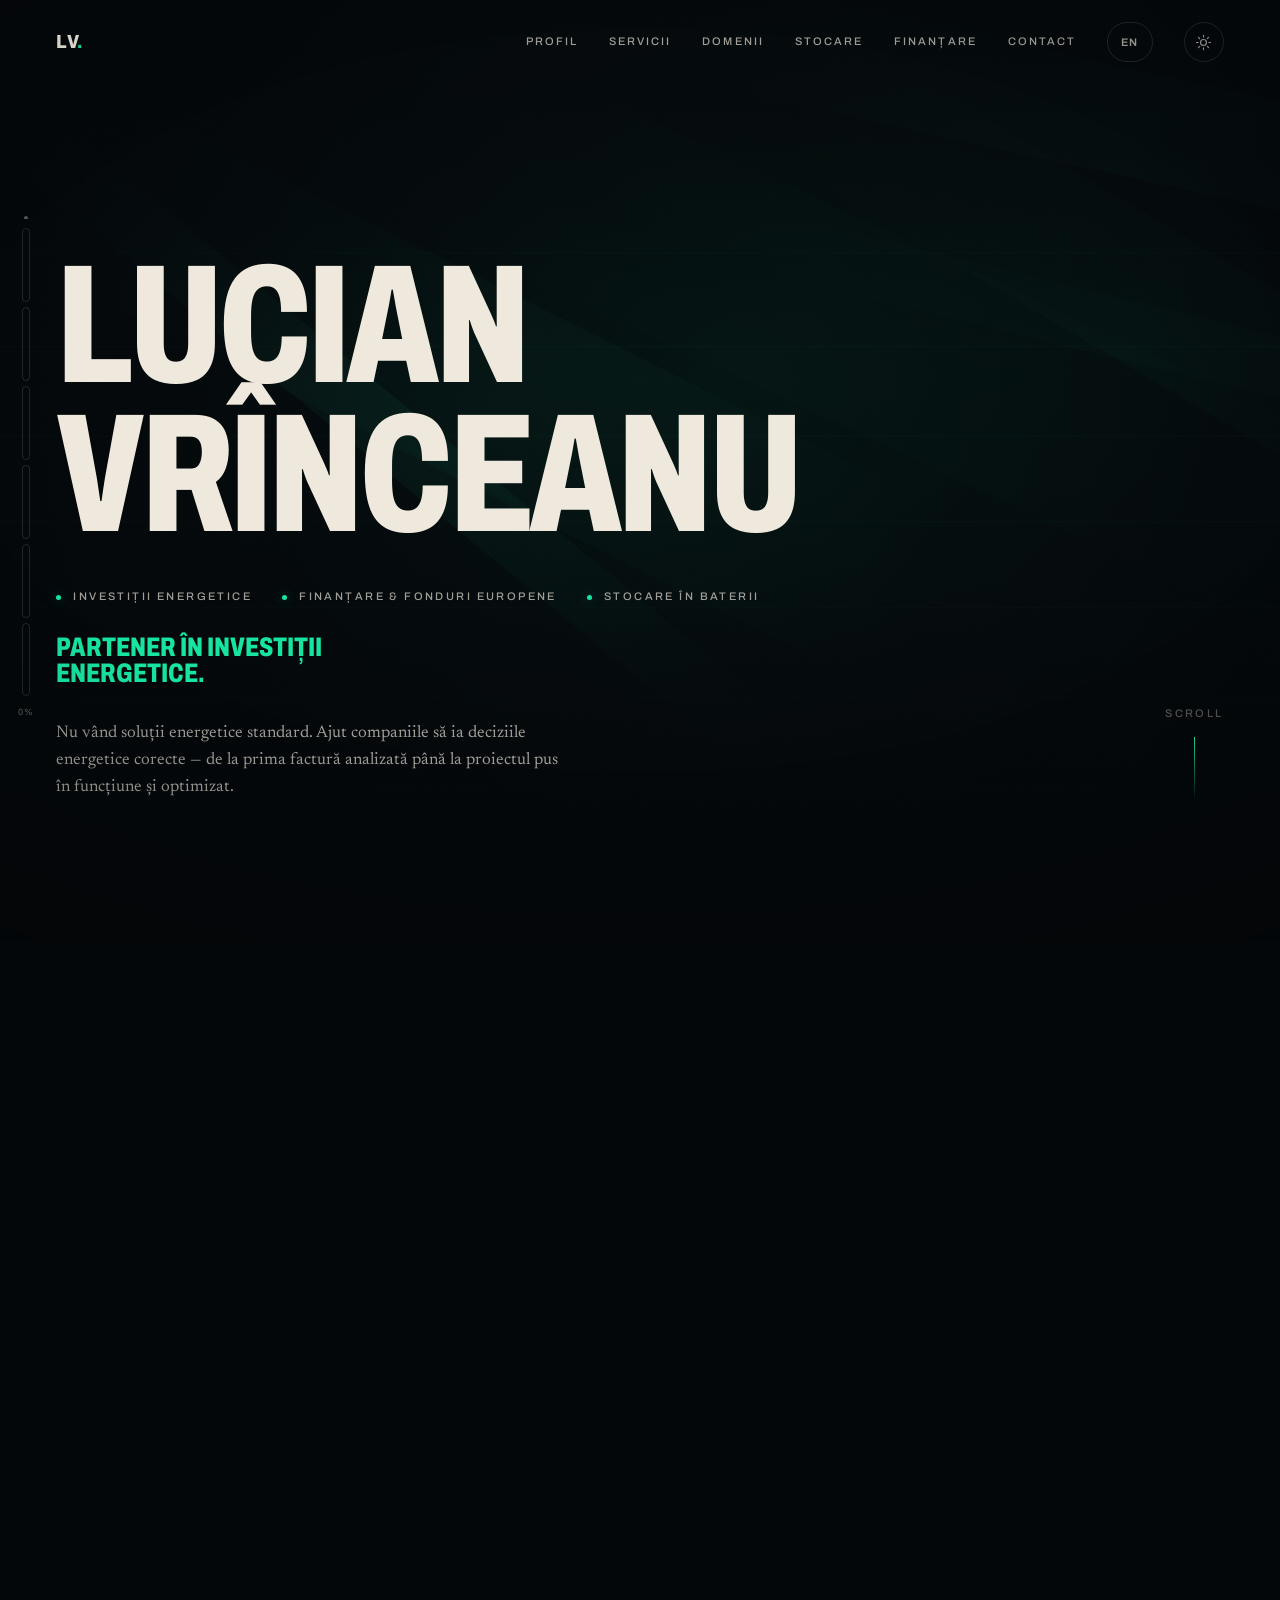
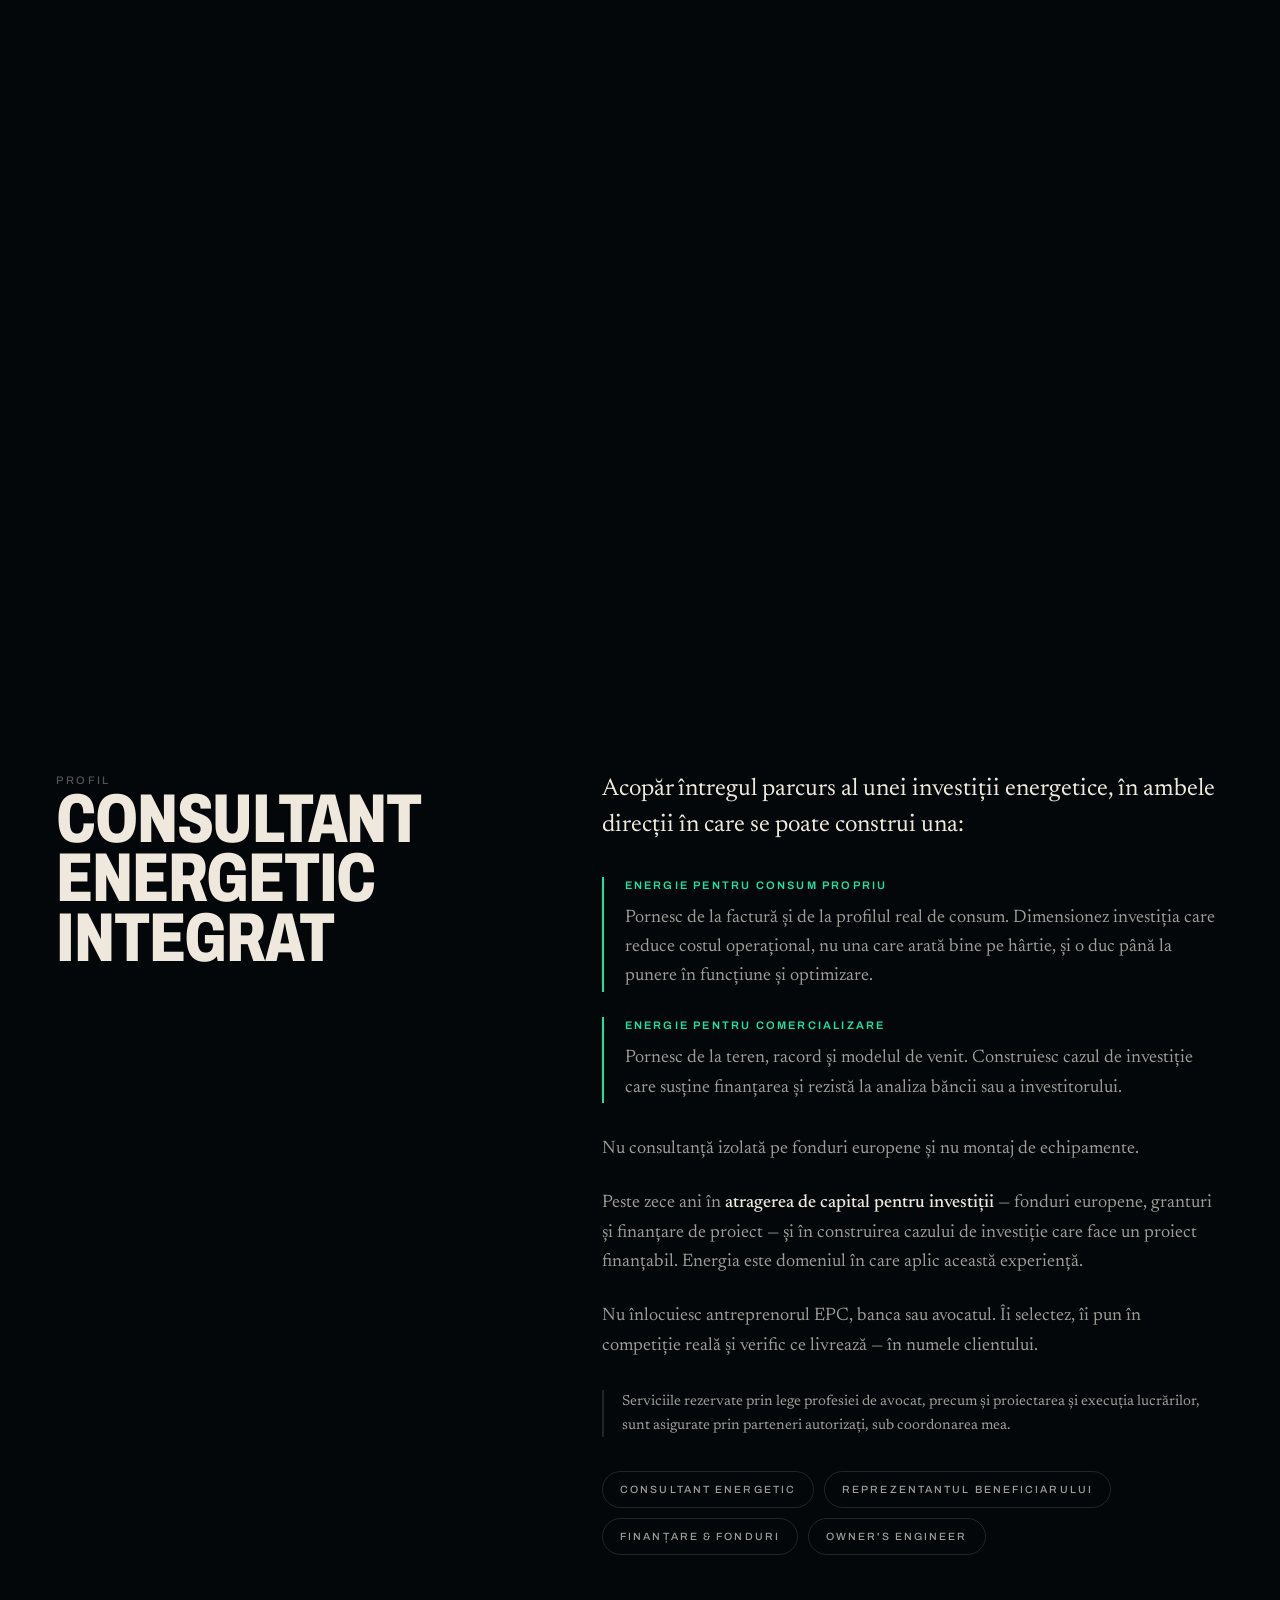
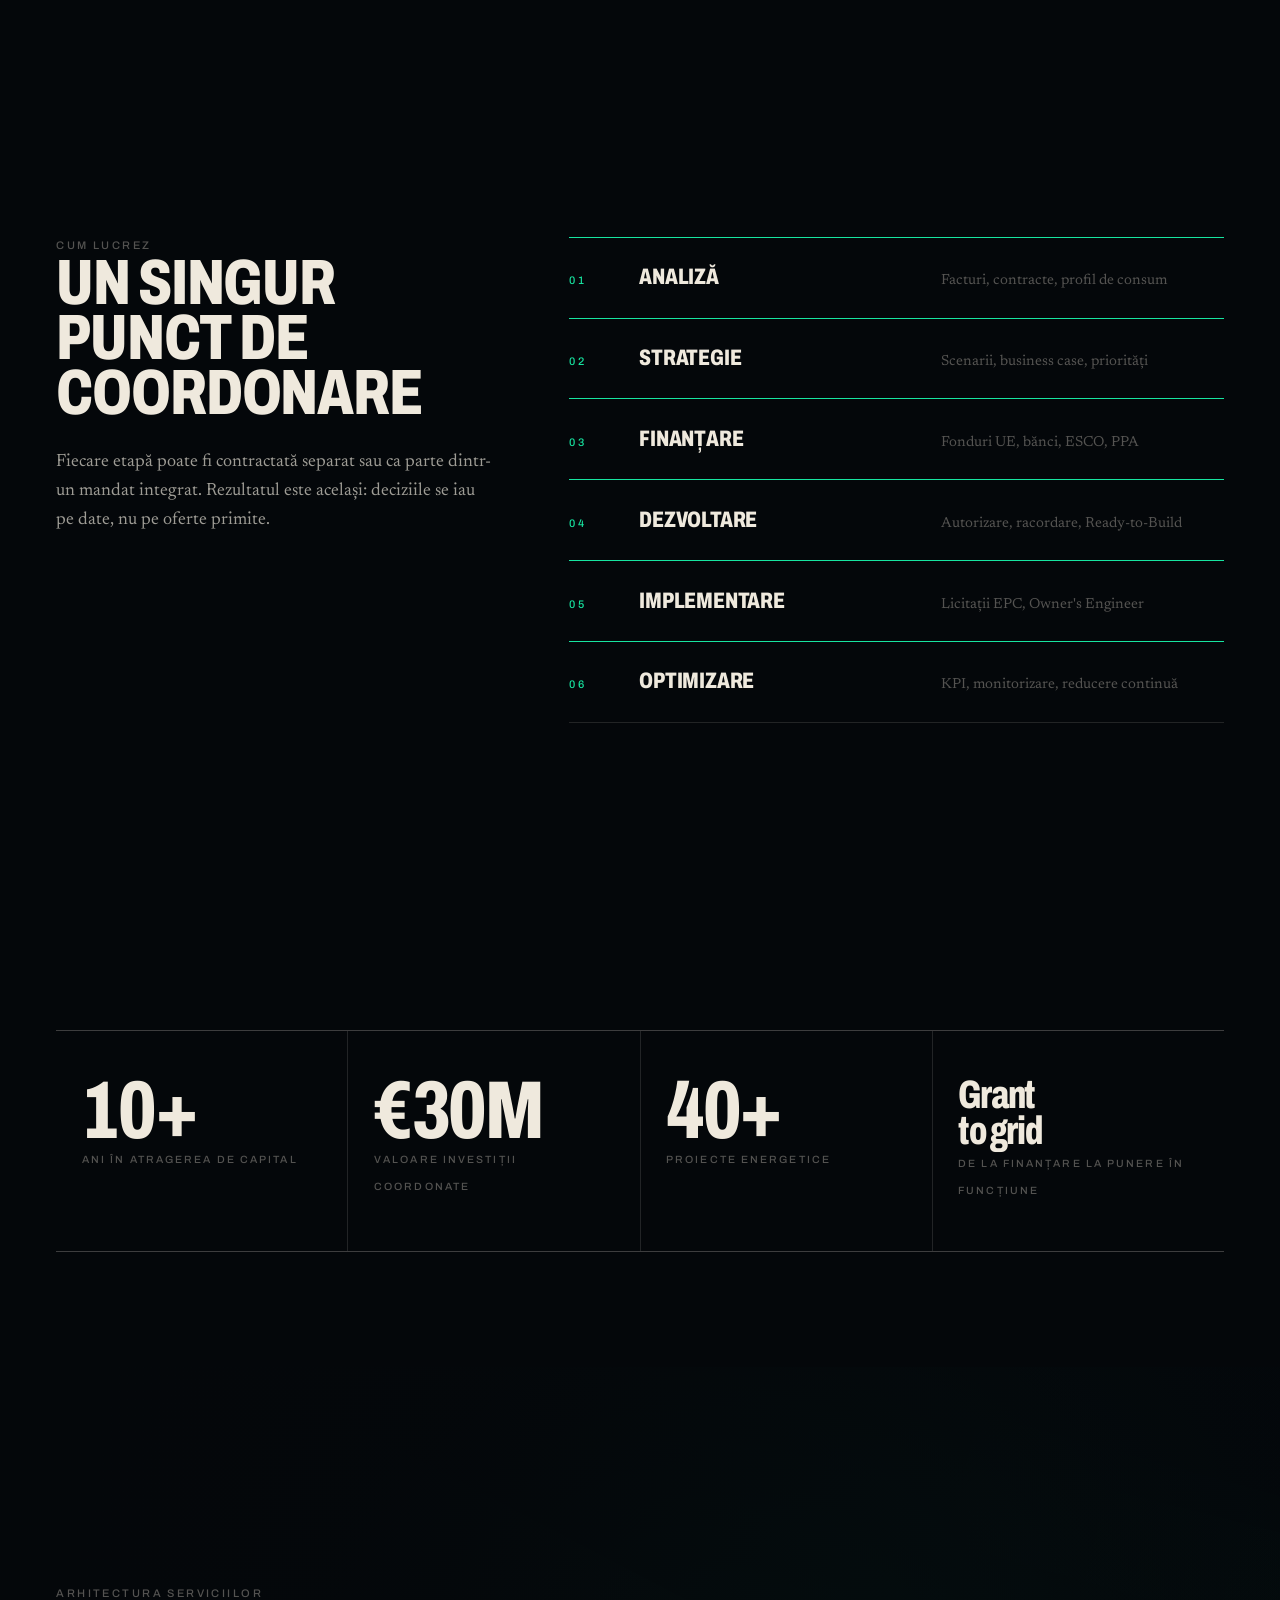
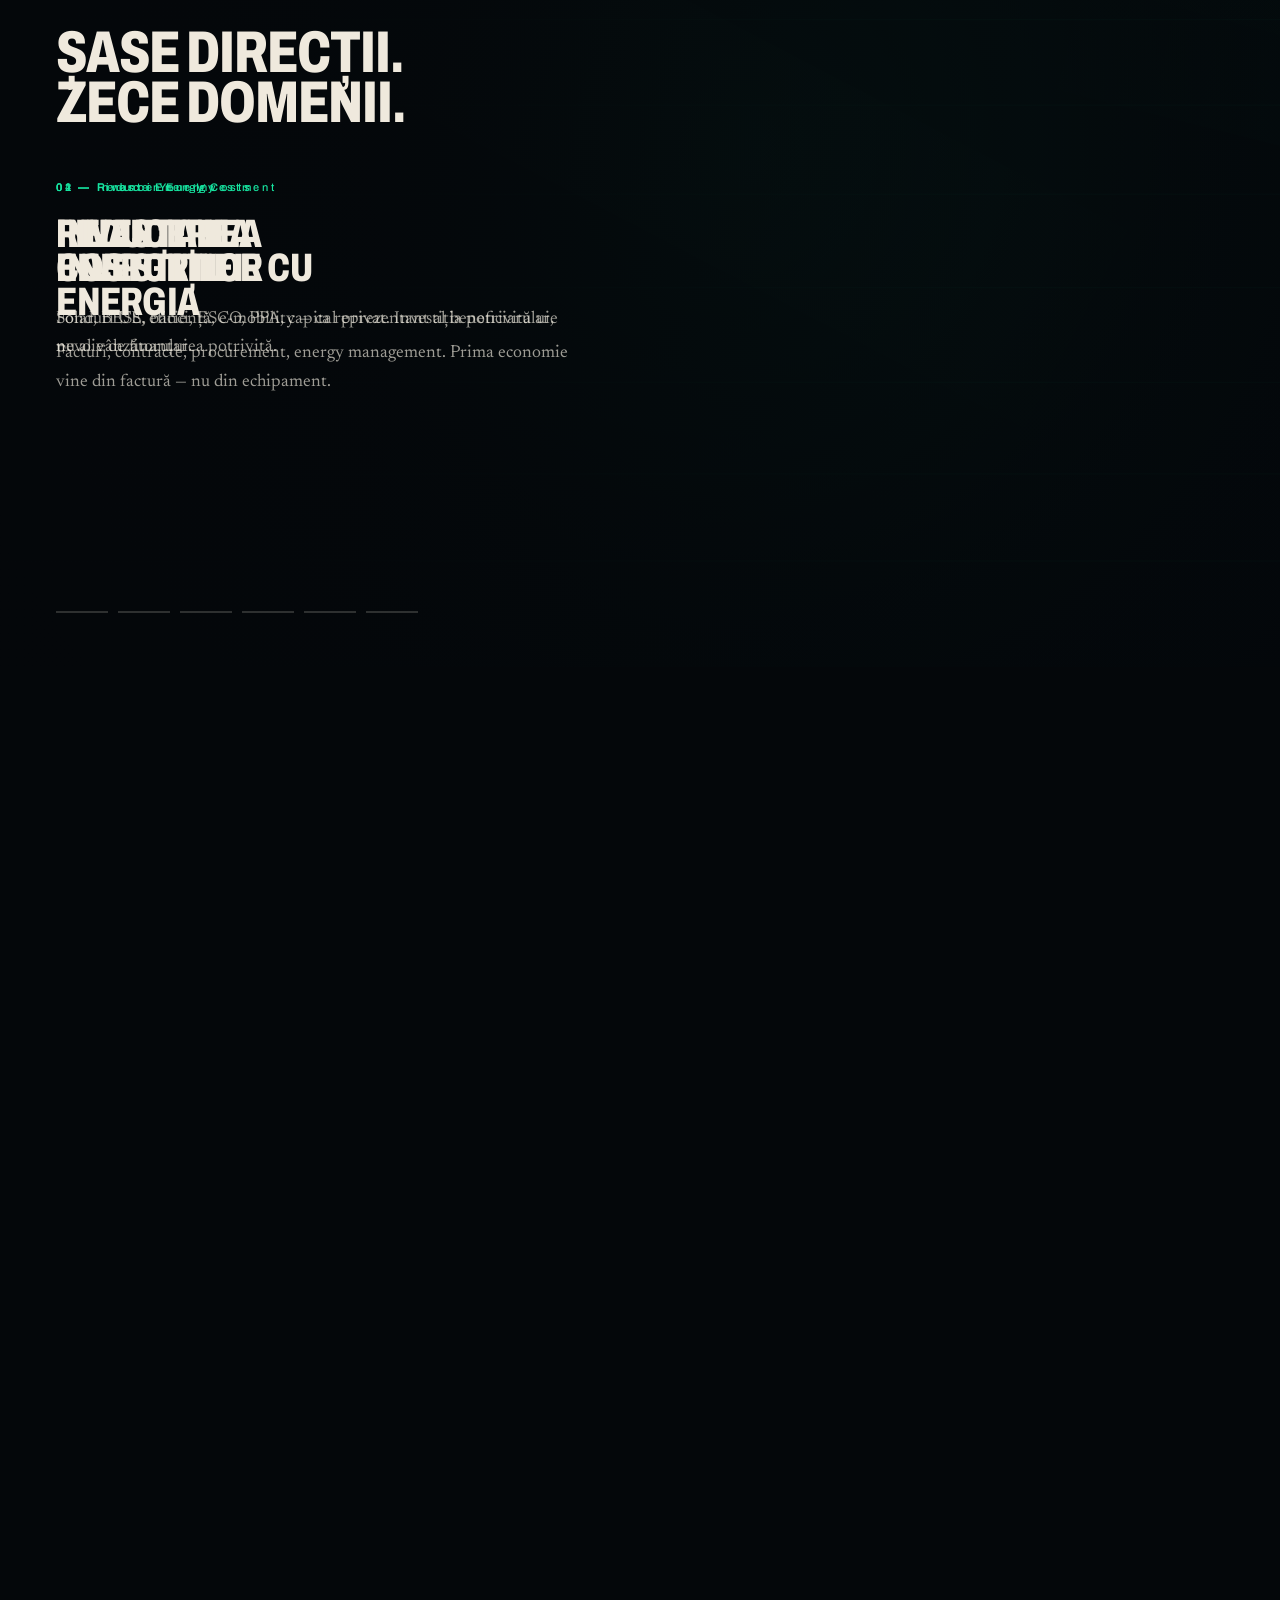
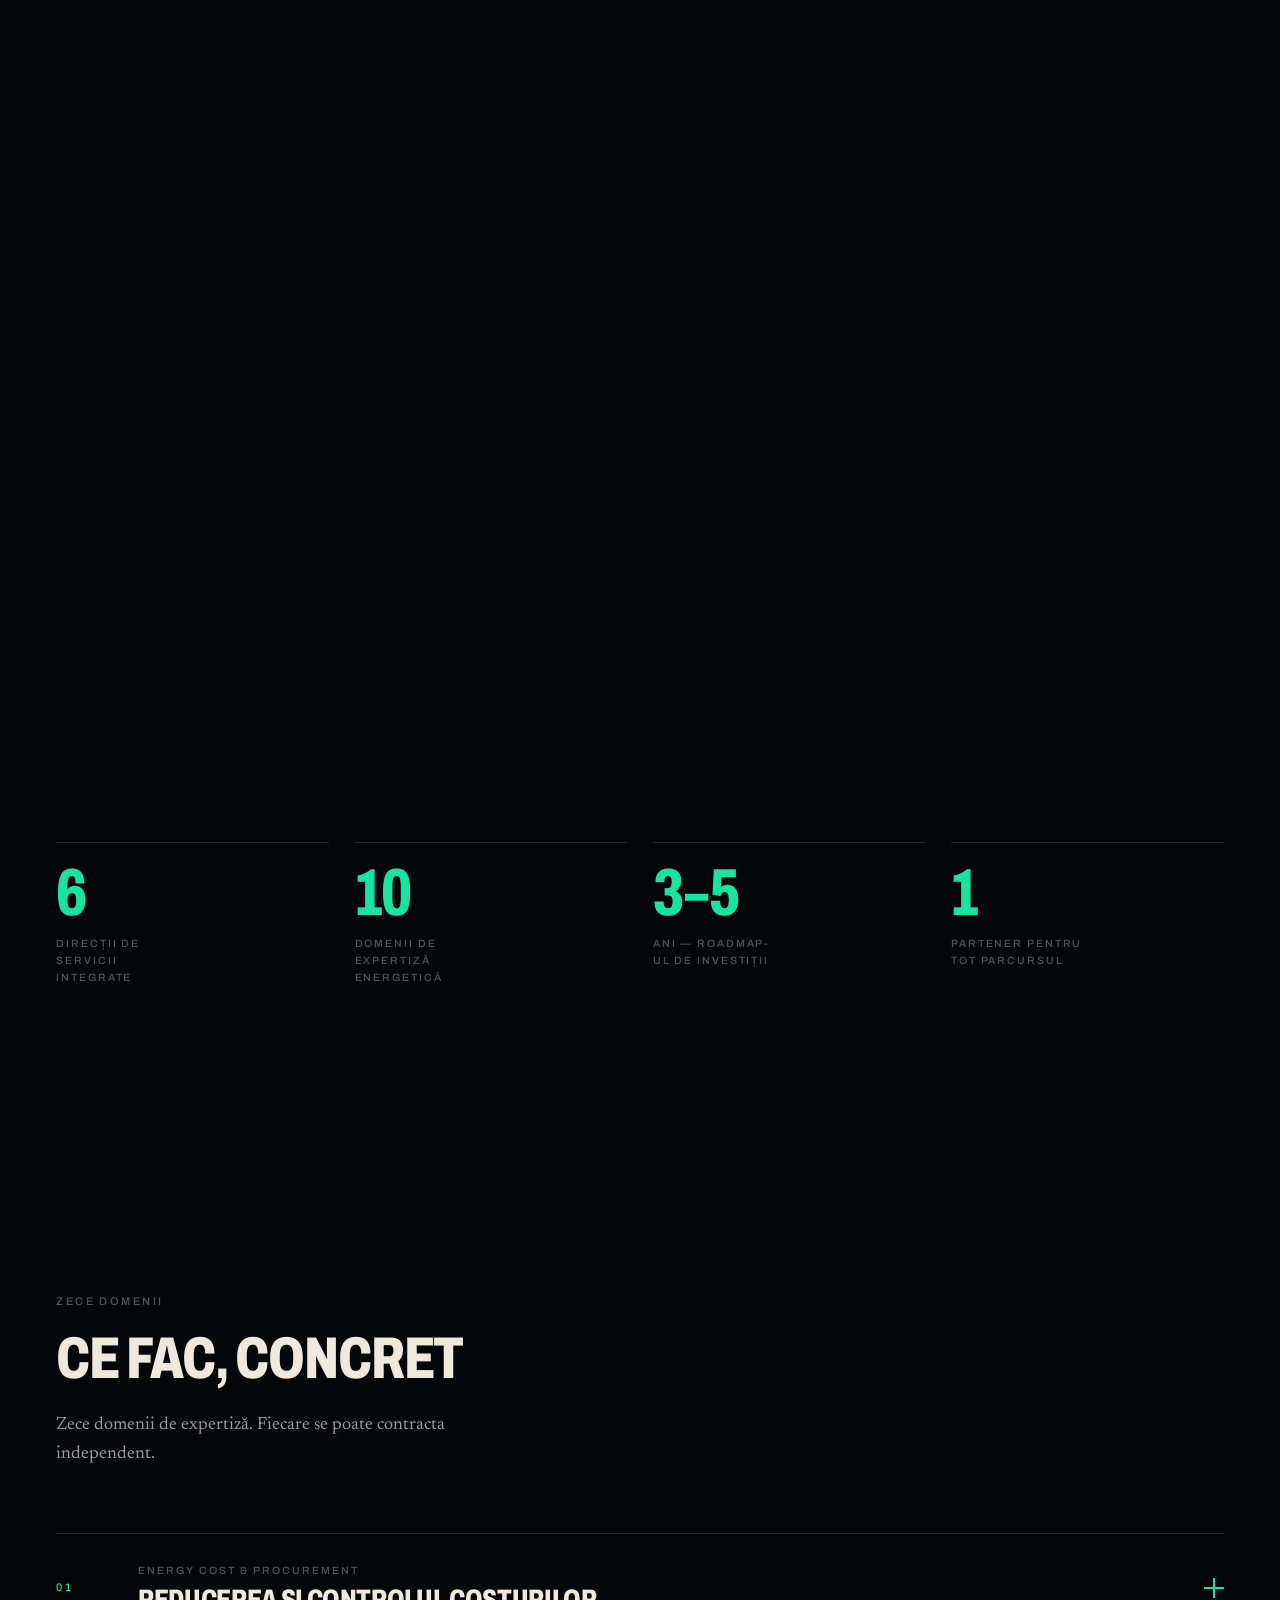
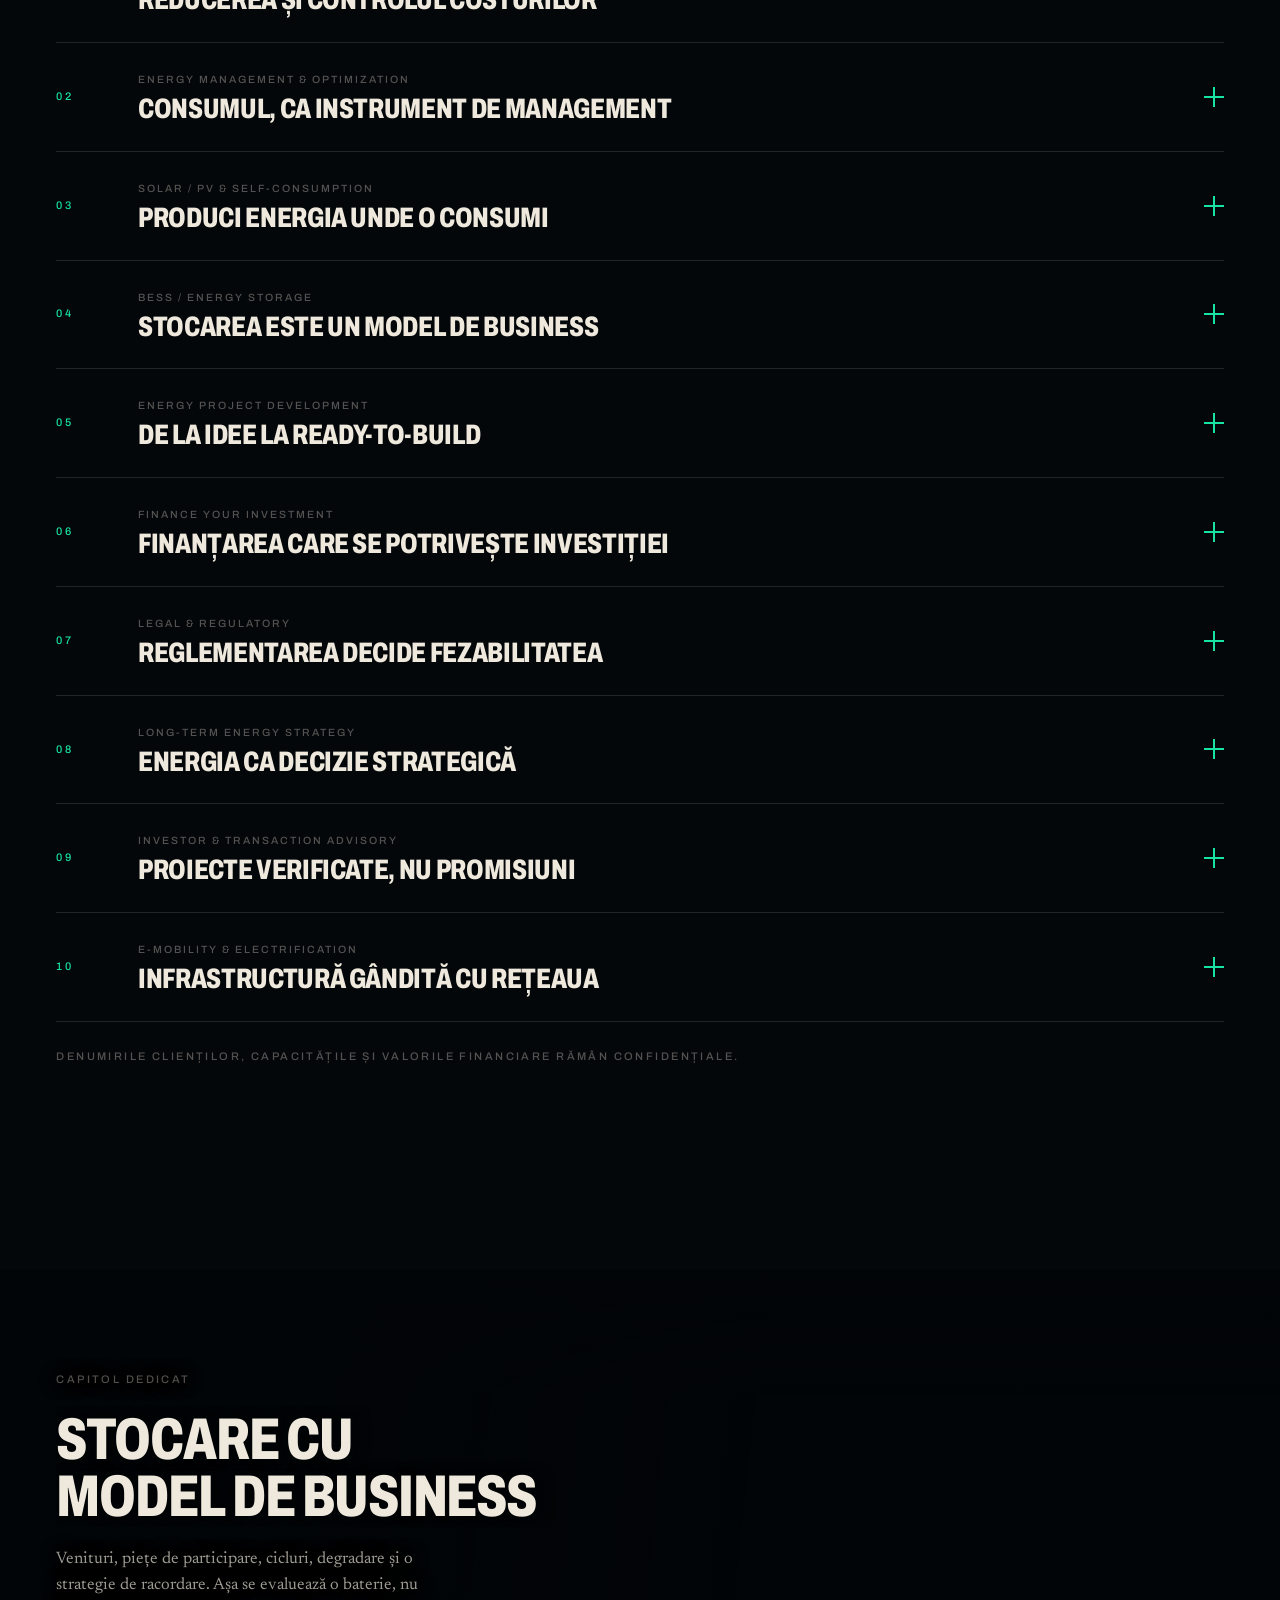
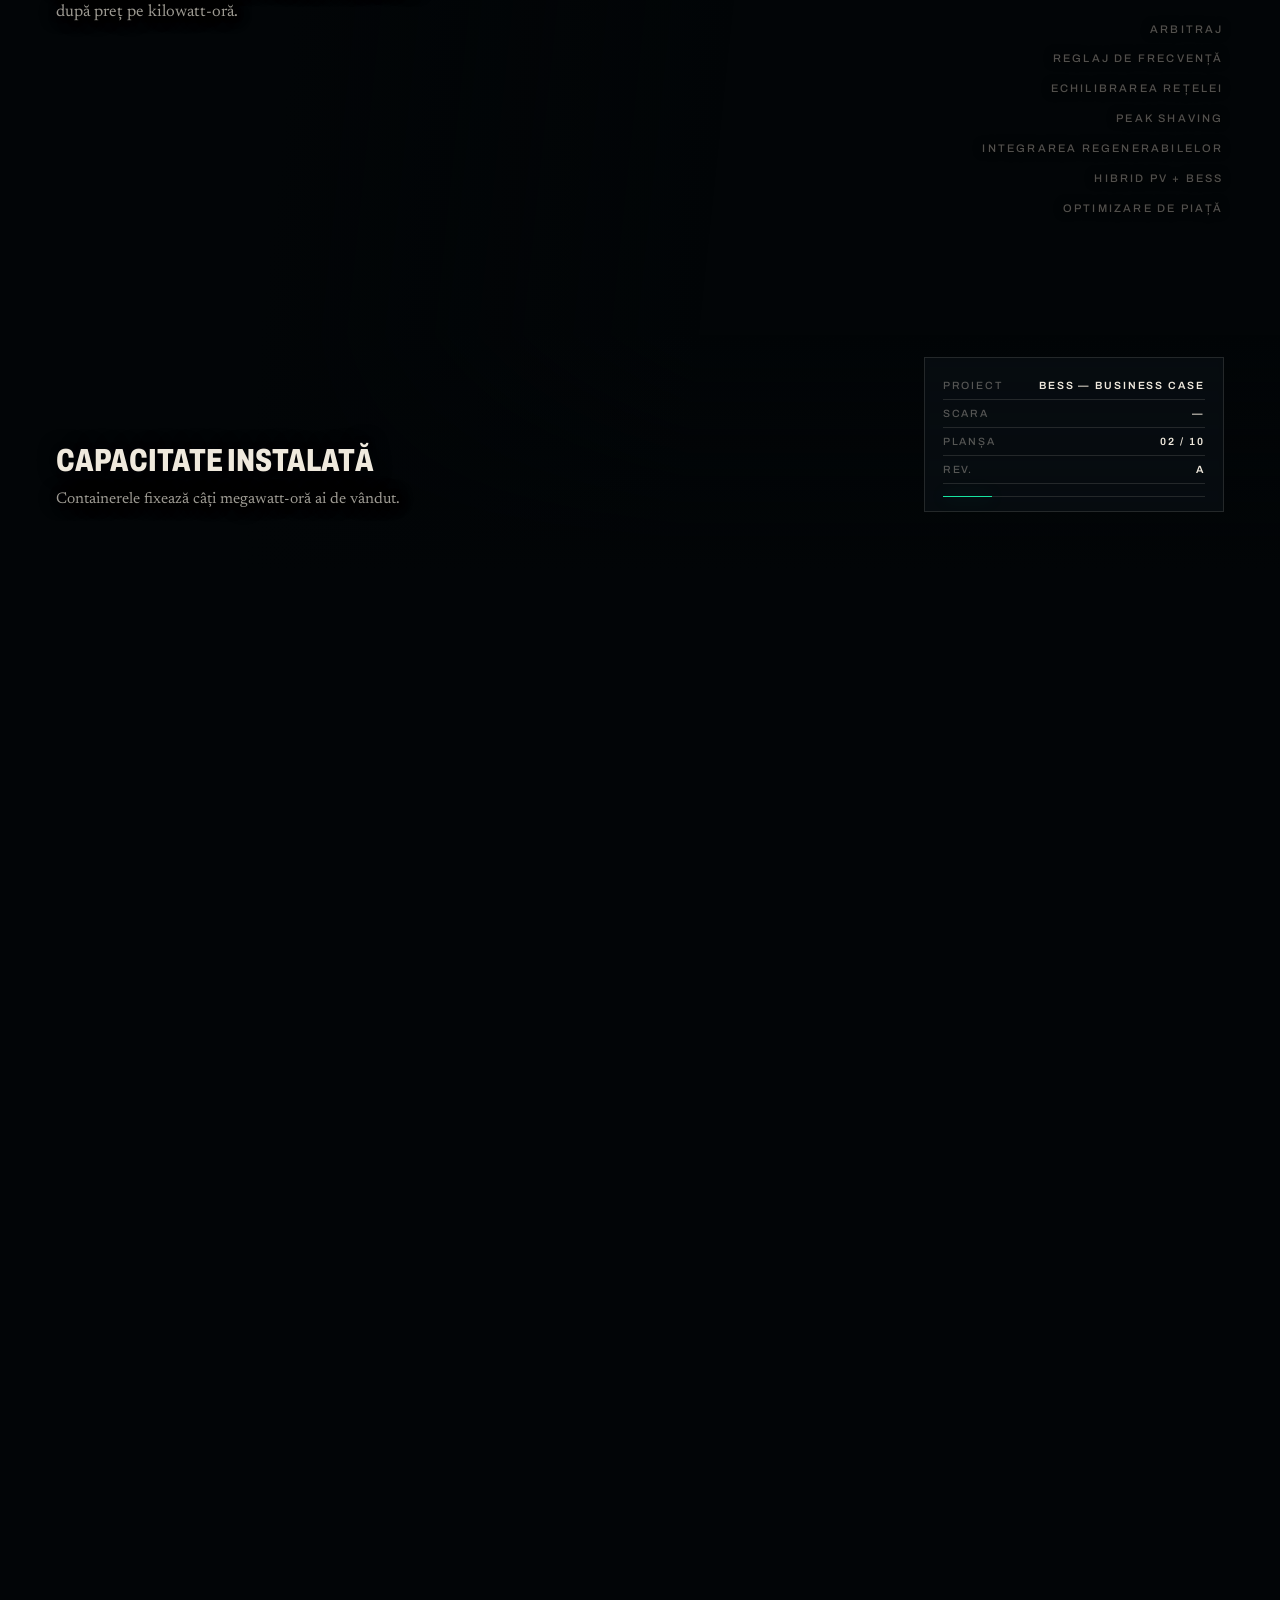
==== commit e391884b: "Make the site presentable to a crawler and to LinkedIn Pasting the address into LinkedIn would have " ====
--- a/portfolio/index.html
+++ b/portfolio/index.html
@@ -1,14 +1,35 @@
 <!DOCTYPE html>
-<html lang="en">
+<html lang="ro">
 <head>
 <meta charset="utf-8" />
 <meta name="viewport" content="width=device-width, initial-scale=1, viewport-fit=cover" />
-<title>Lucian Vrînceanu — Renewable Energy Investments · Funding · Battery Storage</title>
-<meta name="description" content="Funding and investment structuring for renewable energy — European programmes, project finance and utility-scale battery storage, from opportunity to operating asset." />
+<title>Lucian Vrînceanu — Investiții energetice · Finanțare · Stocare în baterii</title>
+<meta name="description" content="Finanțare și structurare de investiții în energie — fonduri europene, project finance și stocare în baterii la scară industrială, de la oportunitate la activ în funcțiune." />
 <meta name="theme-color" content="#04070A" />
-<meta property="og:title" content="Lucian Vrînceanu — Battery Energy Storage · Strategic Energy Investments" />
-<meta property="og:description" content="I secure the funding and structure the investments that make renewable energy projects possible." />
+
+<!-- THE ADDRESS. These four absolute URLs are the only place the site knows
+     where it lives, and a share card will not render from a relative path.
+     They assume a Cloudflare Pages project named `lucian-vrinceanu`. Move the
+     site to another address and these four lines — plus the address printed
+     on share.png — are what change. -->
+<link rel="canonical" href="https://lucian-vrinceanu.pages.dev/" />
+<meta property="og:url" content="https://lucian-vrinceanu.pages.dev/" />
+<meta property="og:image" content="https://lucian-vrinceanu.pages.dev/share.png" />
+<meta name="twitter:image" content="https://lucian-vrinceanu.pages.dev/share.png" />
+
 <meta property="og:type" content="website" />
+<meta property="og:site_name" content="Lucian Vrînceanu" />
+<meta property="og:locale" content="ro_RO" />
+<meta property="og:locale:alternate" content="en_US" />
+<meta property="og:title" content="Partener în investiții energetice" />
+<meta property="og:description" content="Consultant energetic. Investiții în energie, finanțare și fonduri europene, stocare în baterii — de la oportunitate la activ în funcțiune." />
+<meta property="og:image:width" content="1200" />
+<meta property="og:image:height" content="630" />
+<meta property="og:image:alt" content="Partener în investiții energetice — Lucian Vrînceanu, consultant energetic" />
+<meta name="twitter:card" content="summary_large_image" />
+
+<link rel="icon" href="favicon.svg" type="image/svg+xml" />
+<link rel="apple-touch-icon" href="apple-touch-icon.png" />
 <!-- Typefaces, self-hosted from fonts/ (no third-party request). To load them
      from Google Fonts instead, see README. -->
 <link rel="stylesheet" href="fonts/fonts.css" />
@@ -1501,7 +1522,7 @@
    Every string on the page exists once, in both languages, generated from a
    single source so the two can never drift apart. Elements carry data-i18n
    (text) or data-i18n-html (text with inline markup). */
-const I18N = {"sf1": {"ro": "Mișcă mouse-ul prin câmp", "en": "Move your mouse through the field"}, "f01": {"ro": "Începe aici", "en": "Start here"}, "f02": {"ro": "Două drumuri.", "en": "Two routes."}, "f03": {"ro": "Un singur standard.", "en": "One standard."}, "f04": {"ro": "Consumi energie sau vrei să produci și să stochezi? Punctul de plecare este diferit, verificarea este aceeași.", "en": "Do you consume energy, or do you want to generate and store it? The starting point differs; the scrutiny does not."}, "ak": {"ro": "Autoconsum", "en": "Self-consumption"}, "at": {"ro": "Cât te costă energia cu adevărat?", "en": "What is energy really costing you?"}, "ad": {"ro": "Pentru companii care consumă. Începe cu o analiză a facturii, a contractului și a profilului tău de consum. Documentele rămân confidențiale.", "en": "For companies that consume. It starts with an analysis of your invoice, your contract and your consumption profile. The documents stay confidential."}, "as1": {"ro": "Trimiți documentele", "en": "You send the documents"}, "ax1": {"ro": "Factura de energie electrică sau gaze și contractul de furnizare. Nimic altceva.", "en": "Your electricity or gas invoice and the supply contract. Nothing else."}, "as2": {"ro": "Analizez", "en": "I analyse"}, "ax2": {"ro": "Componente tarifare, profil de consum, clauze contractuale, preț raportat la piață.", "en": "Tariff components, consumption profile, contract clauses, price against the market."}, "as3": {"ro": "Primești concluziile", "en": "You get the conclusions"}, "ax3": {"ro": "Unde pierzi bani, ce se poate renegocia, ce se poate optimiza și în ce ordine.", "en": "Where you lose money, what can be renegotiated, what can be optimised, in what order."}, "ac": {"ro": "Solicită Energy Check-Up", "en": "Request an Energy Check-Up"}, "bk": {"ro": "Investiții", "en": "Investment"}, "bt": {"ro": "Proiectul tău rezistă la analiză?", "en": "Does your project hold up?"}, "bd": {"ro": "Pentru producție de energie, BESS sau hibrid. Pornim de la locație, racordare și capacitatea vizată — și verificăm dacă investiția stă în picioare înainte să se angajeze capital.", "en": "For generation, BESS or hybrid. We start from the site, the grid connection and the capacity you are aiming at — and test whether the investment stands up before capital is committed."}, "bs1": {"ro": "Trimiți datele proiectului", "en": "You send the project data"}, "bx1": {"ro": "Locație, putere vizată, stadiul racordării și ce documente există deja.", "en": "Location, target capacity, connection status, and whatever documents already exist."}, "bs2": {"ro": "Verific fezabilitatea", "en": "I test the feasibility"}, "bx2": {"ro": "Racordare, dimensionare, model de venituri, CAPEX și rutele de finanțare disponibile.", "en": "Connection, sizing, revenue model, CAPEX and the funding routes available."}, "bs3": {"ro": "Primești business case-ul", "en": "You get the business case"}, "bx3": {"ro": "Dacă proiectul stă în picioare, în ce formă, cu ce finanțare și care e următorul pas.", "en": "Whether the project stands up, in what form, with what financing, and what comes next."}, "bc": {"ro": "Discută un proiect", "en": "Discuss a project"}, "k001": {"ro": "Profil", "en": "Profile"}, "k002": {"ro": "Servicii", "en": "Services"}, "k003": {"ro": "Domenii", "en": "Fields"}, "k004": {"ro": "Stocare", "en": "Storage"}, "k005": {"ro": "Finanțare", "en": "Financing"}, "k006": {"ro": "Contact", "en": "Contact"}, "k007": {"ro": "Investiții energetice", "en": "Energy investments"}, "k008": {"ro": "Finanțare & fonduri europene", "en": "Financing & European funds"}, "k009": {"ro": "Stocare în baterii", "en": "Battery energy storage"}, "k010": {"ro": "Partener în investiții energetice.", "en": "Partner in energy investments."}, "k011": {"ro": "Nu vând soluții energetice standard. Ajut companiile să ia deciziile energetice corecte — de la prima factură analizată până la proiectul pus în funcțiune și optimizat.", "en": "I don't sell standard energy solutions. I help companies make the right energy decisions — from the first invoice analysed to the project commissioned and optimised."}, "k012": {"ro": "Profil", "en": "Profile"}, "k013": {"ro": "Consultant energetic integrat", "en": "The integrated energy consultant"}, "k014": {"ro": "Acopăr întregul parcurs al unei investiții energetice, în ambele direcții în care se poate construi una:", "en": "I cover the entire path of an energy investment, in both of the directions one can be built:"}, "k014a": {"ro": "Energie pentru consum propriu", "en": "Energy for your own consumption"}, "k014b": {"ro": "Pornesc de la factură și de la profilul real de consum. Dimensionez investiția care reduce costul operațional, nu una care arată bine pe hârtie, și o duc până la punere în funcțiune și optimizare.", "en": "I start from the invoice and from the real consumption profile. I size the investment that cuts operating cost — not the one that looks good on paper — and I carry it through to commissioning and optimisation."}, "k014c": {"ro": "Energie pentru comercializare", "en": "Energy for the market"}, "k014d": {"ro": "Pornesc de la teren, racord și modelul de venit. Construiesc cazul de investiție care susține finanțarea și rezistă la analiza băncii sau a investitorului.", "en": "I start from the land, the grid connection and the revenue model. I build the investment case that carries the financing and holds up to the bank's or the investor's scrutiny."}, "k014e": {"ro": "Nu consultanță izolată pe fonduri europene și nu montaj de echipamente.", "en": "Not standalone European-funds consultancy, and not equipment installation."}, "k015": {"ro": "Peste zece ani în <strong>atragerea de capital pentru investiții</strong> — fonduri europene, granturi și finanțare de proiect — și în construirea cazului de investiție care face un proiect finanțabil. Energia este domeniul în care aplic această experiență.", "en": "Over ten years <strong>raising capital for investments</strong> — European funds, grants and project finance — and building the investment case that makes a project bankable. Energy is the field where I apply that experience."}, "k016": {"ro": "Nu înlocuiesc antreprenorul EPC, banca sau avocatul. Îi selectez, îi pun în competiție reală și verific ce livrează — în numele clientului.", "en": "I don't replace the EPC contractor, the bank or the lawyer. I select them, put them in real competition and verify what they deliver — on the client's behalf."}, "k017": {"ro": "Serviciile rezervate prin lege profesiei de avocat, precum și proiectarea și execuția lucrărilor, sunt asigurate prin parteneri autorizați, sub coordonarea mea.", "en": "Services reserved by law to the legal profession, as well as the design and execution of the works, are provided through authorised partners, under my coordination."}, "k018": {"ro": "Consultant energetic", "en": "Energy consultant"}, "k019": {"ro": "Reprezentantul beneficiarului", "en": "Owner's representative"}, "k020": {"ro": "Finanțare & fonduri", "en": "Financing & funds"}, "k021": {"ro": "Owner's Engineer", "en": "Owner's Engineer"}, "k022": {"ro": "Cum lucrez", "en": "How I work"}, "k023": {"ro": "Un singur punct de coordonare", "en": "A single point of coordination"}, "k024": {"ro": "Fiecare etapă poate fi contractată separat sau ca parte dintr-un mandat integrat. Rezultatul este același: deciziile se iau pe date, nu pe oferte primite.", "en": "Each stage can be contracted on its own or as part of an integrated mandate. The result is the same: decisions made on data, not on whatever offers arrive."}, "k025": {"ro": "Analiză", "en": "Analysis"}, "k026": {"ro": "Facturi, contracte, profil de consum", "en": "Invoices, contracts, consumption profile"}, "k027": {"ro": "Strategie", "en": "Strategy"}, "k028": {"ro": "Scenarii, business case, priorități", "en": "Scenarios, business case, priorities"}, "k029": {"ro": "Finanțare", "en": "Financing"}, "k030": {"ro": "Fonduri UE, bănci, ESCO, PPA", "en": "EU funds, banks, ESCO, PPA"}, "k031": {"ro": "Dezvoltare", "en": "Development"}, "k032": {"ro": "Autorizare, racordare, Ready-to-Build", "en": "Permitting, grid connection, Ready-to-Build"}, "k033": {"ro": "Implementare", "en": "Implementation"}, "k034": {"ro": "Licitații EPC, Owner's Engineer", "en": "EPC tenders, Owner's Engineer"}, "k035": {"ro": "Optimizare", "en": "Optimisation"}, "k036": {"ro": "KPI, monitorizare, reducere continuă", "en": "KPIs, monitoring, continuous reduction"}, "k037": {"ro": "Ani în atragerea de capital", "en": "Years raising investment capital"}, "k038": {"ro": "Valoare investiții coordonate", "en": "Investment value coordinated"}, "k039": {"ro": "Proiecte energetice", "en": "Energy projects"}, "k040": {"ro": "De la finanțare la punere în funcțiune", "en": "From funding through to delivery"}, "k041": {"ro": "Arhitectura serviciilor", "en": "Service architecture"}, "k042": {"ro": "Șase direcții. Zece domenii.", "en": "Six directions. Ten fields."}, "k043": {"ro": "Reducerea costurilor cu energia", "en": "Reducing energy costs"}, "k044": {"ro": "Facturi, contracte, procurement, energy management. Prima economie vine din factură — nu din echipament.", "en": "Invoices, contracts, procurement, energy management. The first saving comes out of the invoice, not out of equipment."}, "k045": {"ro": "Investiții energetice", "en": "Energy investments"}, "k046": {"ro": "Solar, BESS, eficiență, e-mobility — ca reprezentant al beneficiarului, nu al vânzătorului.", "en": "Solar, BESS, efficiency, e-mobility — as the owner's representative, never the vendor's."}, "k047": {"ro": "Dezvoltare de proiecte", "en": "Project development"}, "k048": {"ro": "De la idee la Ready-to-Build și până la tranzacție.", "en": "From idea to Ready-to-Build, and through to transaction."}, "k049": {"ro": "Finanțarea investiției", "en": "Financing the investment"}, "k050": {"ro": "Fonduri UE, bănci, ESCO, PPA, capital privat. Investiția potrivită are nevoie de finanțarea potrivită.", "en": "EU funds, banks, ESCO, PPA, private capital. The right investment needs the right financing behind it."}, "k051": {"ro": "Juridic și reglementare", "en": "Legal and regulatory"}, "k052": {"ro": "ANRE, racordare, contracte, compliance. Reglementarea decide fezabilitatea.", "en": "ANRE, grid connection, contracts, compliance. Regulation is what decides feasibility."}, "k053": {"ro": "Strategie energetică", "en": "Energy strategy"}, "k054": {"ro": "Strategie energetică pe termen lung, cu roadmap de investiții multianual, buget și ținte.", "en": "A long-term energy strategy, with a multi-year investment roadmap, budget and targets."}, "k055": {"ro": "direcții de servicii integrate", "en": "integrated service directions"}, "k056": {"ro": "domenii de expertiză energetică", "en": "fields of energy expertise"}, "k057": {"ro": "ani — roadmap-ul de investiții", "en": "years — the investment roadmap"}, "k058": {"ro": "partener pentru tot parcursul", "en": "partner for the whole journey"}, "k059": {"ro": "Zece domenii", "en": "Ten fields"}, "k060": {"ro": "Ce fac, concret", "en": "What I actually do"}, "k061": {"ro": "Zece domenii de expertiză. Fiecare se poate contracta independent.", "en": "Ten fields of expertise. Each can be contracted on its own."}, "k062": {"ro": "Reducerea și controlul costurilor", "en": "Reducing and controlling cost"}, "k063": {"ro": "Analizez ce plătești astăzi, de ce plătești atât și ce se poate renegocia — de la componentele tarifare la strategia de achiziție pe termen mediu.", "en": "I analyse what you pay today, why you pay it, and what can be renegotiated — from the tariff components to a medium-term procurement strategy."}, "k064": {"ro": "analiză facturi energie și gaze", "en": "electricity and gas invoice analysis"}, "k065": {"ro": "analiză contracte de furnizare", "en": "supply contract analysis"}, "k066": {"ro": "verificare componente tarifare", "en": "tariff component review"}, "k067": {"ro": "analiză profil și curbă de consum", "en": "consumption profile and load curve"}, "k068": {"ro": "benchmarking al prețurilor", "en": "price benchmarking"}, "k069": {"ro": "comparare oferte furnizori", "en": "supplier offer comparison"}, "k070": {"ro": "negocierea contractelor", "en": "contract negotiation"}, "k071": {"ro": "contracte Fixed / Indexed / Mixed", "en": "Fixed / Indexed / Mixed contracts"}, "k072": {"ro": "analiză PZU + marjă furnizor", "en": "day-ahead price plus supplier margin"}, "k073": {"ro": "strategie la expirare contract", "en": "contract expiry strategy"}, "k074": {"ro": "monitorizarea pieței", "en": "market monitoring"}, "k075": {"ro": "buget energetic anual", "en": "annual energy budget"}, "k076": {"ro": "Consumul, ca instrument de management", "en": "Consumption as a management tool"}, "k077": {"ro": "Trec de la factură la proces: curbă de sarcină, putere contractată, intervale orare, flexibilitate și KPI energetici urmăriți lună de lună.", "en": "I move from the invoice to the process: load curve, contracted power, time bands, flexibility and energy KPIs tracked month by month."}, "k078": {"ro": "audit energetic", "en": "energy audit"}, "k079": {"ro": "analiza curbei de sarcină", "en": "load curve analysis"}, "k080": {"ro": "consumuri ineficiente", "en": "inefficient consumption"}, "k081": {"ro": "optimizarea puterii contractate", "en": "contracted power optimisation"}, "k082": {"ro": "load shifting", "en": "load shifting"}, "k083": {"ro": "peak shaving", "en": "peak shaving"}, "k084": {"ro": "optimizare pe intervale orare", "en": "time-band optimisation"}, "k085": {"ro": "Demand Response", "en": "demand response"}, "k086": {"ro": "flexibilitate energetică", "en": "energy flexibility"}, "k087": {"ro": "strategie de autoconsum", "en": "self-consumption strategy"}, "k088": {"ro": "KPI energetici și raportare", "en": "energy KPIs and reporting"}, "k089": {"ro": "plan anual de reducere costuri", "en": "annual cost reduction plan"}, "k090": {"ro": "Produci energia unde o consumi", "en": "Generate where you consume"}, "k091": {"ro": "De la analiza de oportunitate și simularea producției, la caietul de sarcini, compararea ofertelor EPC și verificarea performanței după punerea în funcțiune.", "en": "From opportunity analysis and yield simulation to the technical specification, EPC offer comparison, and performance verification after commissioning."}, "k092": {"ro": "analiză oportunitate PV", "en": "PV opportunity analysis"}, "k093": {"ro": "dimensionare preliminară", "en": "preliminary sizing"}, "k094": {"ro": "simulare producție", "en": "yield simulation"}, "k095": {"ro": "analiză autoconsum", "en": "self-consumption analysis"}, "k096": {"ro": "CAPEX / OPEX", "en": "CAPEX / OPEX"}, "k097": {"ro": "ROI, IRR, Payback", "en": "ROI, IRR, payback"}, "k098": {"ro": "analiză prosumator", "en": "prosumer analysis"}, "k099": {"ro": "alegerea tehnologiei", "en": "technology selection"}, "k100": {"ro": "caiet de sarcini", "en": "technical specification"}, "k101": {"ro": "oferte EPC și negociere", "en": "EPC offers and negotiation"}, "k102": {"ro": "Project Management", "en": "project management"}, "k103": {"ro": "Owner's Engineer", "en": "Owner's Engineer"}, "k104": {"ro": "Stocarea este un model de business", "en": "Storage is a business model"}, "k105": {"ro": "Nu un echipament: venituri, piețe de participare, cicluri, degradare, garanții și strategie de racordare. Compar producătorii în competiție reală, în numele clientului.", "en": "Not a piece of equipment: revenues, participation markets, cycles, degradation, warranties and a connection strategy. I compare manufacturers in real competition, on the client's behalf."}, "k106": {"ro": "studiu de oportunitate BESS", "en": "BESS opportunity study"}, "k107": {"ro": "dimensionare sisteme", "en": "system sizing"}, "k108": {"ro": "PV + BESS / stand-alone", "en": "PV + BESS / stand-alone"}, "k109": {"ro": "peak shaving, arbitraj, backup", "en": "peak shaving, arbitrage, backup"}, "k110": {"ro": "piețe de participare", "en": "participation markets"}, "k111": {"ro": "model financiar, ROI / IRR", "en": "financial model, ROI / IRR"}, "k112": {"ro": "due diligence tehnic", "en": "technical due diligence"}, "k113": {"ro": "selecție baterii, PCS, EMS", "en": "battery, PCS and EMS selection"}, "k114": {"ro": "analiza garanțiilor", "en": "warranty analysis"}, "k115": {"ro": "degradation & cycle analysis", "en": "degradation and cycle analysis"}, "k116": {"ro": "strategie de racordare", "en": "grid connection strategy"}, "k117": {"ro": "suport pentru investitori", "en": "investor support"}, "k118": {"ro": "De la idee la Ready-to-Build", "en": "From idea to Ready-to-Build"}, "k119": {"ro": "Solar, BESS și hibrid — coordonez teren, racordare, ATR, avize, proiectare, SPV, data room și pregătirea pentru finanțare sau tranzacție.", "en": "Solar, BESS and hybrid — I coordinate land, grid connection, connection permits, approvals, design, the SPV, the data room and the preparation for financing or sale."}, "k120": {"ro": "feasibility study", "en": "feasibility study"}, "k121": {"ro": "due diligence & teren", "en": "due diligence and land"}, "k122": {"ro": "analiză racordare și ATR", "en": "grid connection and permit analysis"}, "k123": {"ro": "avize, autorizații, proiectare", "en": "approvals, permits, design"}, "k124": {"ro": "structurare SPV", "en": "SPV structuring"}, "k125": {"ro": "pregătire Data Room", "en": "data room preparation"}, "k126": {"ro": "identificarea investitorilor", "en": "investor identification"}, "k127": {"ro": "Project Management", "en": "project management"}, "k128": {"ro": "Owner's Engineer", "en": "Owner's Engineer"}, "k129": {"ro": "Finanțarea care se potrivește investiției", "en": "Financing matched to the investment"}, "k130": {"ro": "Nu doar identific investiția potrivită. Ajut și la identificarea finanțării — fonduri europene, bănci, ESCO, PPA sau capital privat.", "en": "I don't only identify the right investment. I help identify the financing too — European funds, banks, ESCO, PPA or private capital."}, "k131": {"ro": "verificare eligibilitate", "en": "eligibility assessment"}, "k132": {"ro": "cerere de finanțare", "en": "funding application"}, "k133": {"ro": "business plan", "en": "business plan"}, "k134": {"ro": "analiză financiară și dosar bancar", "en": "financial analysis and bank file"}, "k135": {"ro": "negociere finanțare", "en": "financing negotiation"}, "k136": {"ro": "structurare contract ESCO / PPA", "en": "ESCO / PPA contract structuring"}, "k137": {"ro": "achiziții și rambursări", "en": "procurement and reimbursement"}, "k138": {"ro": "data room și investitori", "en": "data room and investors"}, "k139": {"ro": "Reglementarea decide fezabilitatea", "en": "Regulation decides feasibility"}, "k140": {"ro": "Un proiect corect tehnic și financiar poate fi blocat de racordare, de o clauză contractuală sau de o cerință ANRE. Le verific din prima fază.", "en": "A project that is technically and financially sound can still be stopped by the grid connection, a contract clause or an ANRE requirement. I check those from the first phase."}, "k141": {"ro": "legislația energiei", "en": "energy legislation"}, "k142": {"ro": "regulatory advisory", "en": "regulatory advisory"}, "k143": {"ro": "ANRE", "en": "ANRE"}, "k144": {"ro": "autorizarea proiectelor", "en": "project authorisation"}, "k145": {"ro": "racordare și ATR", "en": "grid connection and permits"}, "k146": {"ro": "prosumatori", "en": "prosumers"}, "k147": {"ro": "relația cu operatorii de distribuție și transport", "en": "relations with DSOs and the TSO"}, "k148": {"ro": "contracte de energie, PPA, EPC, O&M", "en": "energy, PPA, EPC and O&M contracts"}, "k149": {"ro": "dispute privind facturarea", "en": "billing disputes"}, "k150": {"ro": "due diligence juridic", "en": "legal due diligence"}, "k151": {"ro": "Energia ca decizie strategică", "en": "Energy as a strategic decision"}, "k152": {"ro": "Pentru companii medii și mari: o strategie energetică pe termen lung, cu roadmap de investiții multianual, buget, ținte de cost și de emisii.", "en": "For mid-size and large companies: a long-term energy strategy, with a multi-year investment roadmap, a budget, and cost and emissions targets."}, "k153": {"ro": "Energy Baseline", "en": "energy baseline"}, "k154": {"ro": "forecast consum și costuri", "en": "consumption and cost forecast"}, "k155": {"ro": "strategie de procurement", "en": "procurement strategy"}, "k156": {"ro": "management risc energetic", "en": "energy risk management"}, "k157": {"ro": "roadmap investiții și CAPEX", "en": "investment roadmap and CAPEX"}, "k158": {"ro": "ROI pe fiecare măsură", "en": "ROI per measure"}, "k159": {"ro": "calendar de investiții", "en": "investment calendar"}, "k160": {"ro": "surse de finanțare identificate", "en": "identified funding sources"}, "k161": {"ro": "Proiecte verificate, nu promisiuni", "en": "Verified projects, not promises"}, "k162": {"ro": "Sourcing, screening și due diligence tehnic, comercial și de reglementare — până la closing. Buyer side sau seller side, un singur standard de verificare.", "en": "Sourcing, screening and technical, commercial and regulatory due diligence — through to closing. Buy side or sell side, one standard of verification."}, "k163": {"ro": "identificare proiecte PV și BESS", "en": "PV and BESS project identification"}, "k164": {"ro": "project sourcing & screening", "en": "project sourcing and screening"}, "k165": {"ro": "technical due diligence", "en": "technical due diligence"}, "k166": {"ro": "commercial due diligence", "en": "commercial due diligence"}, "k167": {"ro": "regulatory due diligence", "en": "regulatory due diligence"}, "k168": {"ro": "evaluare stadiu de dezvoltare", "en": "development-stage assessment"}, "k169": {"ro": "verificare condiții de racordare", "en": "connection condition review"}, "k170": {"ro": "analiză CAPEX și business case", "en": "CAPEX and business case analysis"}, "k171": {"ro": "pregătire Data Room", "en": "data room preparation"}, "k172": {"ro": "identificarea cumpărătorilor", "en": "buyer identification"}, "k173": {"ro": "negociere", "en": "negotiation"}, "k174": {"ro": "suport până la closing", "en": "support through to closing"}, "k175": {"ro": "Infrastructură gândită cu rețeaua", "en": "Infrastructure designed around the grid"}, "k176": {"ro": "Infrastructura de încărcare se dimensionează împreună cu puterea disponibilă, cu producția proprie și cu stocarea. Electrificarea începe cu puterea disponibilă, nu cu stația.", "en": "Charging infrastructure is sized together with the available power, on-site generation and storage. Electrification starts with available power, not with the charger."}, "k177": {"ro": "strategie infrastructură EV", "en": "EV infrastructure strategy"}, "k178": {"ro": "stații de încărcare", "en": "charging stations"}, "k179": {"ro": "analiză necesar putere", "en": "power requirement analysis"}, "k180": {"ro": "PV + BESS + EV", "en": "PV + BESS + EV"}, "k181": {"ro": "electrificarea flotelor", "en": "fleet electrification"}, "k182": {"ro": "infrastructură pentru companii", "en": "corporate infrastructure"}, "k183": {"ro": "parcări comerciale și industriale", "en": "commercial and industrial car parks"}, "k184": {"ro": "analiză CAPEX / ROI", "en": "CAPEX / ROI analysis"}, "k185": {"ro": "identificarea finanțării", "en": "funding identification"}, "k186": {"ro": "Denumirile clienților, capacitățile și valorile financiare rămân confidențiale.", "en": "Client names, capacities and financial figures remain confidential."}, "k187": {"ro": "Capitol dedicat", "en": "Signature chapter"}, "k188": {"ro": "Stocare cu", "en": "Storage with"}, "k189": {"ro": "model de business", "en": "a business case"}, "k190": {"ro": "Venituri, piețe de participare, cicluri, degradare și o strategie de racordare. Așa se evaluează o baterie, nu după preț pe kilowatt-oră.", "en": "Revenues, participation markets, cycles, degradation and a connection strategy. That is how a battery gets evaluated, not on price per kilowatt-hour."}, "k191": {"ro": "Arbitraj", "en": "Arbitrage"}, "k192": {"ro": "Reglaj de frecvență", "en": "Frequency regulation"}, "k193": {"ro": "Echilibrarea rețelei", "en": "Grid balancing"}, "k194": {"ro": "Peak shaving", "en": "Peak shaving"}, "k195": {"ro": "Integrarea regenerabilelor", "en": "Renewable integration"}, "k196": {"ro": "Hibrid PV + BESS", "en": "Hybrid PV + BESS"}, "k197": {"ro": "Optimizare de piață", "en": "Market optimisation"}, "k198": {"ro": "Dezvoltare de proiecte", "en": "Project development"}, "k199": {"ro": "De la idee la activ operațional", "en": "From idea to operating asset"}, "k200": {"ro": "Rezultatul: un proiect bancabil, cu documentație verificată, gata de finanțare sau de vânzare către un investitor.", "en": "The result: a bankable project, with verified documentation, ready for financing or for sale to an investor."}, "k201": {"ro": "Etapa 01", "en": "Stage 01"}, "k202": {"ro": "Idee", "en": "Idea"}, "k203": {"ro": "Oportunitate, teren, racordare", "en": "Opportunity, land, grid connection"}, "k204": {"ro": "Etapa 02", "en": "Stage 02"}, "k205": {"ro": "Dezvoltare", "en": "Development"}, "k206": {"ro": "Feasibility, avize, documentație", "en": "Feasibility, approvals, documentation"}, "k207": {"ro": "Etapa 03", "en": "Stage 03"}, "k208": {"ro": "Finanțare", "en": "Financing"}, "k209": {"ro": "Fonduri, bănci, investitori", "en": "Funds, banks, investors"}, "k210": {"ro": "Etapa 04", "en": "Stage 04"}, "k211": {"ro": "Construcție", "en": "Construction"}, "k212": {"ro": "EPC, project management, Owner's Engineer", "en": "EPC, project management, Owner's Engineer"}, "k213": {"ro": "Etapa 05", "en": "Stage 05"}, "k214": {"ro": "Operare", "en": "Operation"}, "k215": {"ro": "Performanță, O&M, optimizare", "en": "Performance, O&M, optimisation"}, "k216": {"ro": "Finanțare", "en": "Financing"}, "k217": {"ro": "Finanțarea potrivită pentru investiția potrivită", "en": "The right financing for the right investment"}, "k218": {"ro": "Sursa de finanțare", "en": "Funding source"}, "k219": {"ro": "Potrivit pentru", "en": "Suited to"}, "k220": {"ro": "Ce fac eu", "en": "What I do"}, "k221": {"ro": "Granturi nerambursabile acordate de Uniunea Europeană", "en": "Non-repayable grants from the European Union"}, "k222": {"ro": "Industrie, mari consumatori, IMM, agricultură, HoReCa — în regiunile și sectoarele vizate", "en": "Industry, large consumers, SMEs, agriculture, hospitality — in the targeted regions and sectors"}, "k223": {"ro": "Verificare eligibilitate și încadrare, business plan, depunerea cererii, achiziții, implementare, rambursări", "en": "Eligibility and fit, business plan, filing the application, procurement, implementation, reimbursements"}, "k230": {"ro": "Finanțare bancară · Leasing", "en": "Bank financing · Leasing"}, "k231": {"ro": "Investiții cu cash-flow predictibil", "en": "Investments with predictable cash flow"}, "k232": {"ro": "Analiză financiară, dosar, negociere", "en": "Financial analysis, file, negotiation"}, "k233": {"ro": "ESCO · PPA", "en": "ESCO · PPA"}, "k234": {"ro": "Zero CAPEX pentru beneficiar", "en": "Zero CAPEX for the beneficiary"}, "k235": {"ro": "Structurare contract, verificare termeni", "en": "Contract structuring, terms review"}, "k236": {"ro": "Capital privat · Investitori", "en": "Private capital · Investors"}, "k237": {"ro": "Proiecte de dezvoltare", "en": "Development projects"}, "k238": {"ro": "Data room, identificare investitori, negociere", "en": "Data room, investor identification, negotiation"}, "k239": {"ro": "Pentru cine lucrez", "en": "Who I work with"}, "k240": {"ro": "Companii care consumă, produc sau investesc", "en": "Companies that consume, generate or invest"}, "k241": {"ro": "Lucrez cu companii pentru care energia este o linie de cost semnificativă sau o oportunitate de investiție — și cu investitorii care finanțează aceste proiecte.", "en": "I work with companies for which energy is either a significant cost line or an investment opportunity — and with the investors who finance those projects."}, "k242": {"ro": "Industrie", "en": "Industry"}, "k243": {"ro": "Retail", "en": "Retail"}, "k244": {"ro": "Logistică", "en": "Logistics"}, "k245": {"ro": "Real estate", "en": "Real estate"}, "k246": {"ro": "Ospitalitate", "en": "Hospitality"}, "k247": {"ro": "Agricultură", "en": "Agriculture"}, "k248": {"ro": "Sănătate", "en": "Healthcare"}, "k249": {"ro": "Autorități locale", "en": "Local authorities"}, "k250": {"ro": "Dezvoltatori", "en": "Developers"}, "k251": {"ro": "Investitori", "en": "Investors"}, "k252": {"ro": "Traderi de energie", "en": "Energy traders"}, "k253": {"ro": "Mari consumatori", "en": "Large consumers"}, "k254": {"ro": "Energia nu mai este doar un cost.", "en": "Energy is no longer just a cost."}, "k255": {"ro": "Energy Check-Up", "en": "Energy Check-Up"}, "k256": {"ro": "Cât te costă energia", "en": "What is energy really"}, "k257": {"ro": "cu adevărat?", "en": "costing you?"}, "k258": {"ro": "Începe cu o analiză a facturii, a contractului și a profilului tău de consum. Documentele rămân confidențiale.", "en": "It starts with an analysis of your invoice, your contract and your consumption profile. The documents stay confidential."}, "k259": {"ro": "Trimiți documentele", "en": "You send the documents"}, "k260": {"ro": "Factura de energie electrică sau gaze și contractul de furnizare. Nimic altceva.", "en": "Your electricity or gas invoice and the supply contract. Nothing else."}, "k261": {"ro": "Analizez", "en": "I analyse"}, "k262": {"ro": "Componente tarifare, profil de consum, clauze contractuale, preț raportat la piață.", "en": "Tariff components, consumption profile, contract clauses, price against the market."}, "k263": {"ro": "Primești concluziile", "en": "You get the conclusions"}, "k264": {"ro": "Unde pierzi bani, ce se poate renegocia, ce se poate optimiza și în ce ordine.", "en": "Where you lose money, what can be renegotiated, what can be optimised, and in what order."}, "k265": {"ro": "Solicită Energy Check-Up", "en": "Request an Energy Check-Up"}, "k266": {"ro": "Discută cu mine", "en": "Talk to me"}, "k267": {"ro": "Investiții energetice · Finanțare și fonduri europene · Stocare în baterii", "en": "Energy investments · Financing and European funds · Battery storage"}, "vc1": {"ro": "Salvează contactul", "en": "Save contact"}, "vc2": {"ro": "Scanează pentru contact", "en": "Scan to save contact"}, "vc3": {"ro": "Contact descărcat. Deschide fișierul ca să-l adaugi în agendă.", "en": "Contact downloaded. Open the file to add it to your address book."}, "fm0": {"ro": "Cum alegi ruta", "en": "How the route is chosen"}, "fm1": {"ro": "Ai un apel de finanțare deschis și te încadrezi?", "en": "Is there an open call you qualify for?"}, "fo1": {"ro": "Granturi UE", "en": "EU grants"}, "fm2": {"ro": "Ai cash-flow previzibil pentru rate?", "en": "Is your cash flow predictable enough for instalments?"}, "fo2": {"ro": "Finanțare bancară · Leasing", "en": "Bank finance · Leasing"}, "fm3": {"ro": "Vrei zero investiție inițială?", "en": "Do you want zero capital up front?"}, "fo3": {"ro": "ESCO · PPA", "en": "ESCO · PPA"}, "fm4": {"ro": "E proiect de dezvoltare, nu pentru consum propriu?", "en": "Is it a development project rather than your own consumption?"}, "fo4": {"ro": "Capital privat", "en": "Private capital"}};
+const I18N = {"ttl": {"ro": "Lucian Vrînceanu — Investiții energetice · Finanțare · Stocare în baterii", "en": "Lucian Vrînceanu — Energy Investments · Funding · Battery Storage"}, "sf1": {"ro": "Mișcă mouse-ul prin câmp", "en": "Move your mouse through the field"}, "f01": {"ro": "Începe aici", "en": "Start here"}, "f02": {"ro": "Două drumuri.", "en": "Two routes."}, "f03": {"ro": "Un singur standard.", "en": "One standard."}, "f04": {"ro": "Consumi energie sau vrei să produci și să stochezi? Punctul de plecare este diferit, verificarea este aceeași.", "en": "Do you consume energy, or do you want to generate and store it? The starting point differs; the scrutiny does not."}, "ak": {"ro": "Autoconsum", "en": "Self-consumption"}, "at": {"ro": "Cât te costă energia cu adevărat?", "en": "What is energy really costing you?"}, "ad": {"ro": "Pentru companii care consumă. Începe cu o analiză a facturii, a contractului și a profilului tău de consum. Documentele rămân confidențiale.", "en": "For companies that consume. It starts with an analysis of your invoice, your contract and your consumption profile. The documents stay confidential."}, "as1": {"ro": "Trimiți documentele", "en": "You send the documents"}, "ax1": {"ro": "Factura de energie electrică sau gaze și contractul de furnizare. Nimic altceva.", "en": "Your electricity or gas invoice and the supply contract. Nothing else."}, "as2": {"ro": "Analizez", "en": "I analyse"}, "ax2": {"ro": "Componente tarifare, profil de consum, clauze contractuale, preț raportat la piață.", "en": "Tariff components, consumption profile, contract clauses, price against the market."}, "as3": {"ro": "Primești concluziile", "en": "You get the conclusions"}, "ax3": {"ro": "Unde pierzi bani, ce se poate renegocia, ce se poate optimiza și în ce ordine.", "en": "Where you lose money, what can be renegotiated, what can be optimised, in what order."}, "ac": {"ro": "Solicită Energy Check-Up", "en": "Request an Energy Check-Up"}, "bk": {"ro": "Investiții", "en": "Investment"}, "bt": {"ro": "Proiectul tău rezistă la analiză?", "en": "Does your project hold up?"}, "bd": {"ro": "Pentru producție de energie, BESS sau hibrid. Pornim de la locație, racordare și capacitatea vizată — și verificăm dacă investiția stă în picioare înainte să se angajeze capital.", "en": "For generation, BESS or hybrid. We start from the site, the grid connection and the capacity you are aiming at — and test whether the investment stands up before capital is committed."}, "bs1": {"ro": "Trimiți datele proiectului", "en": "You send the project data"}, "bx1": {"ro": "Locație, putere vizată, stadiul racordării și ce documente există deja.", "en": "Location, target capacity, connection status, and whatever documents already exist."}, "bs2": {"ro": "Verific fezabilitatea", "en": "I test the feasibility"}, "bx2": {"ro": "Racordare, dimensionare, model de venituri, CAPEX și rutele de finanțare disponibile.", "en": "Connection, sizing, revenue model, CAPEX and the funding routes available."}, "bs3": {"ro": "Primești business case-ul", "en": "You get the business case"}, "bx3": {"ro": "Dacă proiectul stă în picioare, în ce formă, cu ce finanțare și care e următorul pas.", "en": "Whether the project stands up, in what form, with what financing, and what comes next."}, "bc": {"ro": "Discută un proiect", "en": "Discuss a project"}, "k001": {"ro": "Profil", "en": "Profile"}, "k002": {"ro": "Servicii", "en": "Services"}, "k003": {"ro": "Domenii", "en": "Fields"}, "k004": {"ro": "Stocare", "en": "Storage"}, "k005": {"ro": "Finanțare", "en": "Financing"}, "k006": {"ro": "Contact", "en": "Contact"}, "k007": {"ro": "Investiții energetice", "en": "Energy investments"}, "k008": {"ro": "Finanțare & fonduri europene", "en": "Financing & European funds"}, "k009": {"ro": "Stocare în baterii", "en": "Battery energy storage"}, "k010": {"ro": "Partener în investiții energetice.", "en": "Partner in energy investments."}, "k011": {"ro": "Nu vând soluții energetice standard. Ajut companiile să ia deciziile energetice corecte — de la prima factură analizată până la proiectul pus în funcțiune și optimizat.", "en": "I don't sell standard energy solutions. I help companies make the right energy decisions — from the first invoice analysed to the project commissioned and optimised."}, "k012": {"ro": "Profil", "en": "Profile"}, "k013": {"ro": "Consultant energetic integrat", "en": "The integrated energy consultant"}, "k014": {"ro": "Acopăr întregul parcurs al unei investiții energetice, în ambele direcții în care se poate construi una:", "en": "I cover the entire path of an energy investment, in both of the directions one can be built:"}, "k014a": {"ro": "Energie pentru consum propriu", "en": "Energy for your own consumption"}, "k014b": {"ro": "Pornesc de la factură și de la profilul real de consum. Dimensionez investiția care reduce costul operațional, nu una care arată bine pe hârtie, și o duc până la punere în funcțiune și optimizare.", "en": "I start from the invoice and from the real consumption profile. I size the investment that cuts operating cost — not the one that looks good on paper — and I carry it through to commissioning and optimisation."}, "k014c": {"ro": "Energie pentru comercializare", "en": "Energy for the market"}, "k014d": {"ro": "Pornesc de la teren, racord și modelul de venit. Construiesc cazul de investiție care susține finanțarea și rezistă la analiza băncii sau a investitorului.", "en": "I start from the land, the grid connection and the revenue model. I build the investment case that carries the financing and holds up to the bank's or the investor's scrutiny."}, "k014e": {"ro": "Nu consultanță izolată pe fonduri europene și nu montaj de echipamente.", "en": "Not standalone European-funds consultancy, and not equipment installation."}, "k015": {"ro": "Peste zece ani în <strong>atragerea de capital pentru investiții</strong> — fonduri europene, granturi și finanțare de proiect — și în construirea cazului de investiție care face un proiect finanțabil. Energia este domeniul în care aplic această experiență.", "en": "Over ten years <strong>raising capital for investments</strong> — European funds, grants and project finance — and building the investment case that makes a project bankable. Energy is the field where I apply that experience."}, "k016": {"ro": "Nu înlocuiesc antreprenorul EPC, banca sau avocatul. Îi selectez, îi pun în competiție reală și verific ce livrează — în numele clientului.", "en": "I don't replace the EPC contractor, the bank or the lawyer. I select them, put them in real competition and verify what they deliver — on the client's behalf."}, "k017": {"ro": "Serviciile rezervate prin lege profesiei de avocat, precum și proiectarea și execuția lucrărilor, sunt asigurate prin parteneri autorizați, sub coordonarea mea.", "en": "Services reserved by law to the legal profession, as well as the design and execution of the works, are provided through authorised partners, under my coordination."}, "k018": {"ro": "Consultant energetic", "en": "Energy consultant"}, "k019": {"ro": "Reprezentantul beneficiarului", "en": "Owner's representative"}, "k020": {"ro": "Finanțare & fonduri", "en": "Financing & funds"}, "k021": {"ro": "Owner's Engineer", "en": "Owner's Engineer"}, "k022": {"ro": "Cum lucrez", "en": "How I work"}, "k023": {"ro": "Un singur punct de coordonare", "en": "A single point of coordination"}, "k024": {"ro": "Fiecare etapă poate fi contractată separat sau ca parte dintr-un mandat integrat. Rezultatul este același: deciziile se iau pe date, nu pe oferte primite.", "en": "Each stage can be contracted on its own or as part of an integrated mandate. The result is the same: decisions made on data, not on whatever offers arrive."}, "k025": {"ro": "Analiză", "en": "Analysis"}, "k026": {"ro": "Facturi, contracte, profil de consum", "en": "Invoices, contracts, consumption profile"}, "k027": {"ro": "Strategie", "en": "Strategy"}, "k028": {"ro": "Scenarii, business case, priorități", "en": "Scenarios, business case, priorities"}, "k029": {"ro": "Finanțare", "en": "Financing"}, "k030": {"ro": "Fonduri UE, bănci, ESCO, PPA", "en": "EU funds, banks, ESCO, PPA"}, "k031": {"ro": "Dezvoltare", "en": "Development"}, "k032": {"ro": "Autorizare, racordare, Ready-to-Build", "en": "Permitting, grid connection, Ready-to-Build"}, "k033": {"ro": "Implementare", "en": "Implementation"}, "k034": {"ro": "Licitații EPC, Owner's Engineer", "en": "EPC tenders, Owner's Engineer"}, "k035": {"ro": "Optimizare", "en": "Optimisation"}, "k036": {"ro": "KPI, monitorizare, reducere continuă", "en": "KPIs, monitoring, continuous reduction"}, "k037": {"ro": "Ani în atragerea de capital", "en": "Years raising investment capital"}, "k038": {"ro": "Valoare investiții coordonate", "en": "Investment value coordinated"}, "k039": {"ro": "Proiecte energetice", "en": "Energy projects"}, "k040": {"ro": "De la finanțare la punere în funcțiune", "en": "From funding through to delivery"}, "k041": {"ro": "Arhitectura serviciilor", "en": "Service architecture"}, "k042": {"ro": "Șase direcții. Zece domenii.", "en": "Six directions. Ten fields."}, "k043": {"ro": "Reducerea costurilor cu energia", "en": "Reducing energy costs"}, "k044": {"ro": "Facturi, contracte, procurement, energy management. Prima economie vine din factură — nu din echipament.", "en": "Invoices, contracts, procurement, energy management. The first saving comes out of the invoice, not out of equipment."}, "k045": {"ro": "Investiții energetice", "en": "Energy investments"}, "k046": {"ro": "Solar, BESS, eficiență, e-mobility — ca reprezentant al beneficiarului, nu al vânzătorului.", "en": "Solar, BESS, efficiency, e-mobility — as the owner's representative, never the vendor's."}, "k047": {"ro": "Dezvoltare de proiecte", "en": "Project development"}, "k048": {"ro": "De la idee la Ready-to-Build și până la tranzacție.", "en": "From idea to Ready-to-Build, and through to transaction."}, "k049": {"ro": "Finanțarea investiției", "en": "Financing the investment"}, "k050": {"ro": "Fonduri UE, bănci, ESCO, PPA, capital privat. Investiția potrivită are nevoie de finanțarea potrivită.", "en": "EU funds, banks, ESCO, PPA, private capital. The right investment needs the right financing behind it."}, "k051": {"ro": "Juridic și reglementare", "en": "Legal and regulatory"}, "k052": {"ro": "ANRE, racordare, contracte, compliance. Reglementarea decide fezabilitatea.", "en": "ANRE, grid connection, contracts, compliance. Regulation is what decides feasibility."}, "k053": {"ro": "Strategie energetică", "en": "Energy strategy"}, "k054": {"ro": "Strategie energetică pe termen lung, cu roadmap de investiții multianual, buget și ținte.", "en": "A long-term energy strategy, with a multi-year investment roadmap, budget and targets."}, "k055": {"ro": "direcții de servicii integrate", "en": "integrated service directions"}, "k056": {"ro": "domenii de expertiză energetică", "en": "fields of energy expertise"}, "k057": {"ro": "ani — roadmap-ul de investiții", "en": "years — the investment roadmap"}, "k058": {"ro": "partener pentru tot parcursul", "en": "partner for the whole journey"}, "k059": {"ro": "Zece domenii", "en": "Ten fields"}, "k060": {"ro": "Ce fac, concret", "en": "What I actually do"}, "k061": {"ro": "Zece domenii de expertiză. Fiecare se poate contracta independent.", "en": "Ten fields of expertise. Each can be contracted on its own."}, "k062": {"ro": "Reducerea și controlul costurilor", "en": "Reducing and controlling cost"}, "k063": {"ro": "Analizez ce plătești astăzi, de ce plătești atât și ce se poate renegocia — de la componentele tarifare la strategia de achiziție pe termen mediu.", "en": "I analyse what you pay today, why you pay it, and what can be renegotiated — from the tariff components to a medium-term procurement strategy."}, "k064": {"ro": "analiză facturi energie și gaze", "en": "electricity and gas invoice analysis"}, "k065": {"ro": "analiză contracte de furnizare", "en": "supply contract analysis"}, "k066": {"ro": "verificare componente tarifare", "en": "tariff component review"}, "k067": {"ro": "analiză profil și curbă de consum", "en": "consumption profile and load curve"}, "k068": {"ro": "benchmarking al prețurilor", "en": "price benchmarking"}, "k069": {"ro": "comparare oferte furnizori", "en": "supplier offer comparison"}, "k070": {"ro": "negocierea contractelor", "en": "contract negotiation"}, "k071": {"ro": "contracte Fixed / Indexed / Mixed", "en": "Fixed / Indexed / Mixed contracts"}, "k072": {"ro": "analiză PZU + marjă furnizor", "en": "day-ahead price plus supplier margin"}, "k073": {"ro": "strategie la expirare contract", "en": "contract expiry strategy"}, "k074": {"ro": "monitorizarea pieței", "en": "market monitoring"}, "k075": {"ro": "buget energetic anual", "en": "annual energy budget"}, "k076": {"ro": "Consumul, ca instrument de management", "en": "Consumption as a management tool"}, "k077": {"ro": "Trec de la factură la proces: curbă de sarcină, putere contractată, intervale orare, flexibilitate și KPI energetici urmăriți lună de lună.", "en": "I move from the invoice to the process: load curve, contracted power, time bands, flexibility and energy KPIs tracked month by month."}, "k078": {"ro": "audit energetic", "en": "energy audit"}, "k079": {"ro": "analiza curbei de sarcină", "en": "load curve analysis"}, "k080": {"ro": "consumuri ineficiente", "en": "inefficient consumption"}, "k081": {"ro": "optimizarea puterii contractate", "en": "contracted power optimisation"}, "k082": {"ro": "load shifting", "en": "load shifting"}, "k083": {"ro": "peak shaving", "en": "peak shaving"}, "k084": {"ro": "optimizare pe intervale orare", "en": "time-band optimisation"}, "k085": {"ro": "Demand Response", "en": "demand response"}, "k086": {"ro": "flexibilitate energetică", "en": "energy flexibility"}, "k087": {"ro": "strategie de autoconsum", "en": "self-consumption strategy"}, "k088": {"ro": "KPI energetici și raportare", "en": "energy KPIs and reporting"}, "k089": {"ro": "plan anual de reducere costuri", "en": "annual cost reduction plan"}, "k090": {"ro": "Produci energia unde o consumi", "en": "Generate where you consume"}, "k091": {"ro": "De la analiza de oportunitate și simularea producției, la caietul de sarcini, compararea ofertelor EPC și verificarea performanței după punerea în funcțiune.", "en": "From opportunity analysis and yield simulation to the technical specification, EPC offer comparison, and performance verification after commissioning."}, "k092": {"ro": "analiză oportunitate PV", "en": "PV opportunity analysis"}, "k093": {"ro": "dimensionare preliminară", "en": "preliminary sizing"}, "k094": {"ro": "simulare producție", "en": "yield simulation"}, "k095": {"ro": "analiză autoconsum", "en": "self-consumption analysis"}, "k096": {"ro": "CAPEX / OPEX", "en": "CAPEX / OPEX"}, "k097": {"ro": "ROI, IRR, Payback", "en": "ROI, IRR, payback"}, "k098": {"ro": "analiză prosumator", "en": "prosumer analysis"}, "k099": {"ro": "alegerea tehnologiei", "en": "technology selection"}, "k100": {"ro": "caiet de sarcini", "en": "technical specification"}, "k101": {"ro": "oferte EPC și negociere", "en": "EPC offers and negotiation"}, "k102": {"ro": "Project Management", "en": "project management"}, "k103": {"ro": "Owner's Engineer", "en": "Owner's Engineer"}, "k104": {"ro": "Stocarea este un model de business", "en": "Storage is a business model"}, "k105": {"ro": "Nu un echipament: venituri, piețe de participare, cicluri, degradare, garanții și strategie de racordare. Compar producătorii în competiție reală, în numele clientului.", "en": "Not a piece of equipment: revenues, participation markets, cycles, degradation, warranties and a connection strategy. I compare manufacturers in real competition, on the client's behalf."}, "k106": {"ro": "studiu de oportunitate BESS", "en": "BESS opportunity study"}, "k107": {"ro": "dimensionare sisteme", "en": "system sizing"}, "k108": {"ro": "PV + BESS / stand-alone", "en": "PV + BESS / stand-alone"}, "k109": {"ro": "peak shaving, arbitraj, backup", "en": "peak shaving, arbitrage, backup"}, "k110": {"ro": "piețe de participare", "en": "participation markets"}, "k111": {"ro": "model financiar, ROI / IRR", "en": "financial model, ROI / IRR"}, "k112": {"ro": "due diligence tehnic", "en": "technical due diligence"}, "k113": {"ro": "selecție baterii, PCS, EMS", "en": "battery, PCS and EMS selection"}, "k114": {"ro": "analiza garanțiilor", "en": "warranty analysis"}, "k115": {"ro": "degradation & cycle analysis", "en": "degradation and cycle analysis"}, "k116": {"ro": "strategie de racordare", "en": "grid connection strategy"}, "k117": {"ro": "suport pentru investitori", "en": "investor support"}, "k118": {"ro": "De la idee la Ready-to-Build", "en": "From idea to Ready-to-Build"}, "k119": {"ro": "Solar, BESS și hibrid — coordonez teren, racordare, ATR, avize, proiectare, SPV, data room și pregătirea pentru finanțare sau tranzacție.", "en": "Solar, BESS and hybrid — I coordinate land, grid connection, connection permits, approvals, design, the SPV, the data room and the preparation for financing or sale."}, "k120": {"ro": "feasibility study", "en": "feasibility study"}, "k121": {"ro": "due diligence & teren", "en": "due diligence and land"}, "k122": {"ro": "analiză racordare și ATR", "en": "grid connection and permit analysis"}, "k123": {"ro": "avize, autorizații, proiectare", "en": "approvals, permits, design"}, "k124": {"ro": "structurare SPV", "en": "SPV structuring"}, "k125": {"ro": "pregătire Data Room", "en": "data room preparation"}, "k126": {"ro": "identificarea investitorilor", "en": "investor identification"}, "k127": {"ro": "Project Management", "en": "project management"}, "k128": {"ro": "Owner's Engineer", "en": "Owner's Engineer"}, "k129": {"ro": "Finanțarea care se potrivește investiției", "en": "Financing matched to the investment"}, "k130": {"ro": "Nu doar identific investiția potrivită. Ajut și la identificarea finanțării — fonduri europene, bănci, ESCO, PPA sau capital privat.", "en": "I don't only identify the right investment. I help identify the financing too — European funds, banks, ESCO, PPA or private capital."}, "k131": {"ro": "verificare eligibilitate", "en": "eligibility assessment"}, "k132": {"ro": "cerere de finanțare", "en": "funding application"}, "k133": {"ro": "business plan", "en": "business plan"}, "k134": {"ro": "analiză financiară și dosar bancar", "en": "financial analysis and bank file"}, "k135": {"ro": "negociere finanțare", "en": "financing negotiation"}, "k136": {"ro": "structurare contract ESCO / PPA", "en": "ESCO / PPA contract structuring"}, "k137": {"ro": "achiziții și rambursări", "en": "procurement and reimbursement"}, "k138": {"ro": "data room și investitori", "en": "data room and investors"}, "k139": {"ro": "Reglementarea decide fezabilitatea", "en": "Regulation decides feasibility"}, "k140": {"ro": "Un proiect corect tehnic și financiar poate fi blocat de racordare, de o clauză contractuală sau de o cerință ANRE. Le verific din prima fază.", "en": "A project that is technically and financially sound can still be stopped by the grid connection, a contract clause or an ANRE requirement. I check those from the first phase."}, "k141": {"ro": "legislația energiei", "en": "energy legislation"}, "k142": {"ro": "regulatory advisory", "en": "regulatory advisory"}, "k143": {"ro": "ANRE", "en": "ANRE"}, "k144": {"ro": "autorizarea proiectelor", "en": "project authorisation"}, "k145": {"ro": "racordare și ATR", "en": "grid connection and permits"}, "k146": {"ro": "prosumatori", "en": "prosumers"}, "k147": {"ro": "relația cu operatorii de distribuție și transport", "en": "relations with DSOs and the TSO"}, "k148": {"ro": "contracte de energie, PPA, EPC, O&M", "en": "energy, PPA, EPC and O&M contracts"}, "k149": {"ro": "dispute privind facturarea", "en": "billing disputes"}, "k150": {"ro": "due diligence juridic", "en": "legal due diligence"}, "k151": {"ro": "Energia ca decizie strategică", "en": "Energy as a strategic decision"}, "k152": {"ro": "Pentru companii medii și mari: o strategie energetică pe termen lung, cu roadmap de investiții multianual, buget, ținte de cost și de emisii.", "en": "For mid-size and large companies: a long-term energy strategy, with a multi-year investment roadmap, a budget, and cost and emissions targets."}, "k153": {"ro": "Energy Baseline", "en": "energy baseline"}, "k154": {"ro": "forecast consum și costuri", "en": "consumption and cost forecast"}, "k155": {"ro": "strategie de procurement", "en": "procurement strategy"}, "k156": {"ro": "management risc energetic", "en": "energy risk management"}, "k157": {"ro": "roadmap investiții și CAPEX", "en": "investment roadmap and CAPEX"}, "k158": {"ro": "ROI pe fiecare măsură", "en": "ROI per measure"}, "k159": {"ro": "calendar de investiții", "en": "investment calendar"}, "k160": {"ro": "surse de finanțare identificate", "en": "identified funding sources"}, "k161": {"ro": "Proiecte verificate, nu promisiuni", "en": "Verified projects, not promises"}, "k162": {"ro": "Sourcing, screening și due diligence tehnic, comercial și de reglementare — până la closing. Buyer side sau seller side, un singur standard de verificare.", "en": "Sourcing, screening and technical, commercial and regulatory due diligence — through to closing. Buy side or sell side, one standard of verification."}, "k163": {"ro": "identificare proiecte PV și BESS", "en": "PV and BESS project identification"}, "k164": {"ro": "project sourcing & screening", "en": "project sourcing and screening"}, "k165": {"ro": "technical due diligence", "en": "technical due diligence"}, "k166": {"ro": "commercial due diligence", "en": "commercial due diligence"}, "k167": {"ro": "regulatory due diligence", "en": "regulatory due diligence"}, "k168": {"ro": "evaluare stadiu de dezvoltare", "en": "development-stage assessment"}, "k169": {"ro": "verificare condiții de racordare", "en": "connection condition review"}, "k170": {"ro": "analiză CAPEX și business case", "en": "CAPEX and business case analysis"}, "k171": {"ro": "pregătire Data Room", "en": "data room preparation"}, "k172": {"ro": "identificarea cumpărătorilor", "en": "buyer identification"}, "k173": {"ro": "negociere", "en": "negotiation"}, "k174": {"ro": "suport până la closing", "en": "support through to closing"}, "k175": {"ro": "Infrastructură gândită cu rețeaua", "en": "Infrastructure designed around the grid"}, "k176": {"ro": "Infrastructura de încărcare se dimensionează împreună cu puterea disponibilă, cu producția proprie și cu stocarea. Electrificarea începe cu puterea disponibilă, nu cu stația.", "en": "Charging infrastructure is sized together with the available power, on-site generation and storage. Electrification starts with available power, not with the charger."}, "k177": {"ro": "strategie infrastructură EV", "en": "EV infrastructure strategy"}, "k178": {"ro": "stații de încărcare", "en": "charging stations"}, "k179": {"ro": "analiză necesar putere", "en": "power requirement analysis"}, "k180": {"ro": "PV + BESS + EV", "en": "PV + BESS + EV"}, "k181": {"ro": "electrificarea flotelor", "en": "fleet electrification"}, "k182": {"ro": "infrastructură pentru companii", "en": "corporate infrastructure"}, "k183": {"ro": "parcări comerciale și industriale", "en": "commercial and industrial car parks"}, "k184": {"ro": "analiză CAPEX / ROI", "en": "CAPEX / ROI analysis"}, "k185": {"ro": "identificarea finanțării", "en": "funding identification"}, "k186": {"ro": "Denumirile clienților, capacitățile și valorile financiare rămân confidențiale.", "en": "Client names, capacities and financial figures remain confidential."}, "k187": {"ro": "Capitol dedicat", "en": "Signature chapter"}, "k188": {"ro": "Stocare cu", "en": "Storage with"}, "k189": {"ro": "model de business", "en": "a business case"}, "k190": {"ro": "Venituri, piețe de participare, cicluri, degradare și o strategie de racordare. Așa se evaluează o baterie, nu după preț pe kilowatt-oră.", "en": "Revenues, participation markets, cycles, degradation and a connection strategy. That is how a battery gets evaluated, not on price per kilowatt-hour."}, "k191": {"ro": "Arbitraj", "en": "Arbitrage"}, "k192": {"ro": "Reglaj de frecvență", "en": "Frequency regulation"}, "k193": {"ro": "Echilibrarea rețelei", "en": "Grid balancing"}, "k194": {"ro": "Peak shaving", "en": "Peak shaving"}, "k195": {"ro": "Integrarea regenerabilelor", "en": "Renewable integration"}, "k196": {"ro": "Hibrid PV + BESS", "en": "Hybrid PV + BESS"}, "k197": {"ro": "Optimizare de piață", "en": "Market optimisation"}, "k198": {"ro": "Dezvoltare de proiecte", "en": "Project development"}, "k199": {"ro": "De la idee la activ operațional", "en": "From idea to operating asset"}, "k200": {"ro": "Rezultatul: un proiect bancabil, cu documentație verificată, gata de finanțare sau de vânzare către un investitor.", "en": "The result: a bankable project, with verified documentation, ready for financing or for sale to an investor."}, "k201": {"ro": "Etapa 01", "en": "Stage 01"}, "k202": {"ro": "Idee", "en": "Idea"}, "k203": {"ro": "Oportunitate, teren, racordare", "en": "Opportunity, land, grid connection"}, "k204": {"ro": "Etapa 02", "en": "Stage 02"}, "k205": {"ro": "Dezvoltare", "en": "Development"}, "k206": {"ro": "Feasibility, avize, documentație", "en": "Feasibility, approvals, documentation"}, "k207": {"ro": "Etapa 03", "en": "Stage 03"}, "k208": {"ro": "Finanțare", "en": "Financing"}, "k209": {"ro": "Fonduri, bănci, investitori", "en": "Funds, banks, investors"}, "k210": {"ro": "Etapa 04", "en": "Stage 04"}, "k211": {"ro": "Construcție", "en": "Construction"}, "k212": {"ro": "EPC, project management, Owner's Engineer", "en": "EPC, project management, Owner's Engineer"}, "k213": {"ro": "Etapa 05", "en": "Stage 05"}, "k214": {"ro": "Operare", "en": "Operation"}, "k215": {"ro": "Performanță, O&M, optimizare", "en": "Performance, O&M, optimisation"}, "k216": {"ro": "Finanțare", "en": "Financing"}, "k217": {"ro": "Finanțarea potrivită pentru investiția potrivită", "en": "The right financing for the right investment"}, "k218": {"ro": "Sursa de finanțare", "en": "Funding source"}, "k219": {"ro": "Potrivit pentru", "en": "Suited to"}, "k220": {"ro": "Ce fac eu", "en": "What I do"}, "k221": {"ro": "Granturi nerambursabile acordate de Uniunea Europeană", "en": "Non-repayable grants from the European Union"}, "k222": {"ro": "Industrie, mari consumatori, IMM, agricultură, HoReCa — în regiunile și sectoarele vizate", "en": "Industry, large consumers, SMEs, agriculture, hospitality — in the targeted regions and sectors"}, "k223": {"ro": "Verificare eligibilitate și încadrare, business plan, depunerea cererii, achiziții, implementare, rambursări", "en": "Eligibility and fit, business plan, filing the application, procurement, implementation, reimbursements"}, "k230": {"ro": "Finanțare bancară · Leasing", "en": "Bank financing · Leasing"}, "k231": {"ro": "Investiții cu cash-flow predictibil", "en": "Investments with predictable cash flow"}, "k232": {"ro": "Analiză financiară, dosar, negociere", "en": "Financial analysis, file, negotiation"}, "k233": {"ro": "ESCO · PPA", "en": "ESCO · PPA"}, "k234": {"ro": "Zero CAPEX pentru beneficiar", "en": "Zero CAPEX for the beneficiary"}, "k235": {"ro": "Structurare contract, verificare termeni", "en": "Contract structuring, terms review"}, "k236": {"ro": "Capital privat · Investitori", "en": "Private capital · Investors"}, "k237": {"ro": "Proiecte de dezvoltare", "en": "Development projects"}, "k238": {"ro": "Data room, identificare investitori, negociere", "en": "Data room, investor identification, negotiation"}, "k239": {"ro": "Pentru cine lucrez", "en": "Who I work with"}, "k240": {"ro": "Companii care consumă, produc sau investesc", "en": "Companies that consume, generate or invest"}, "k241": {"ro": "Lucrez cu companii pentru care energia este o linie de cost semnificativă sau o oportunitate de investiție — și cu investitorii care finanțează aceste proiecte.", "en": "I work with companies for which energy is either a significant cost line or an investment opportunity — and with the investors who finance those projects."}, "k242": {"ro": "Industrie", "en": "Industry"}, "k243": {"ro": "Retail", "en": "Retail"}, "k244": {"ro": "Logistică", "en": "Logistics"}, "k245": {"ro": "Real estate", "en": "Real estate"}, "k246": {"ro": "Ospitalitate", "en": "Hospitality"}, "k247": {"ro": "Agricultură", "en": "Agriculture"}, "k248": {"ro": "Sănătate", "en": "Healthcare"}, "k249": {"ro": "Autorități locale", "en": "Local authorities"}, "k250": {"ro": "Dezvoltatori", "en": "Developers"}, "k251": {"ro": "Investitori", "en": "Investors"}, "k252": {"ro": "Traderi de energie", "en": "Energy traders"}, "k253": {"ro": "Mari consumatori", "en": "Large consumers"}, "k254": {"ro": "Energia nu mai este doar un cost.", "en": "Energy is no longer just a cost."}, "k255": {"ro": "Energy Check-Up", "en": "Energy Check-Up"}, "k256": {"ro": "Cât te costă energia", "en": "What is energy really"}, "k257": {"ro": "cu adevărat?", "en": "costing you?"}, "k258": {"ro": "Începe cu o analiză a facturii, a contractului și a profilului tău de consum. Documentele rămân confidențiale.", "en": "It starts with an analysis of your invoice, your contract and your consumption profile. The documents stay confidential."}, "k259": {"ro": "Trimiți documentele", "en": "You send the documents"}, "k260": {"ro": "Factura de energie electrică sau gaze și contractul de furnizare. Nimic altceva.", "en": "Your electricity or gas invoice and the supply contract. Nothing else."}, "k261": {"ro": "Analizez", "en": "I analyse"}, "k262": {"ro": "Componente tarifare, profil de consum, clauze contractuale, preț raportat la piață.", "en": "Tariff components, consumption profile, contract clauses, price against the market."}, "k263": {"ro": "Primești concluziile", "en": "You get the conclusions"}, "k264": {"ro": "Unde pierzi bani, ce se poate renegocia, ce se poate optimiza și în ce ordine.", "en": "Where you lose money, what can be renegotiated, what can be optimised, and in what order."}, "k265": {"ro": "Solicită Energy Check-Up", "en": "Request an Energy Check-Up"}, "k266": {"ro": "Discută cu mine", "en": "Talk to me"}, "k267": {"ro": "Investiții energetice · Finanțare și fonduri europene · Stocare în baterii", "en": "Energy investments · Financing and European funds · Battery storage"}, "vc1": {"ro": "Salvează contactul", "en": "Save contact"}, "vc2": {"ro": "Scanează pentru contact", "en": "Scan to save contact"}, "vc3": {"ro": "Contact descărcat. Deschide fișierul ca să-l adaugi în agendă.", "en": "Contact downloaded. Open the file to add it to your address book."}, "fm0": {"ro": "Cum alegi ruta", "en": "How the route is chosen"}, "fm1": {"ro": "Ai un apel de finanțare deschis și te încadrezi?", "en": "Is there an open call you qualify for?"}, "fo1": {"ro": "Granturi UE", "en": "EU grants"}, "fm2": {"ro": "Ai cash-flow previzibil pentru rate?", "en": "Is your cash flow predictable enough for instalments?"}, "fo2": {"ro": "Finanțare bancară · Leasing", "en": "Bank finance · Leasing"}, "fm3": {"ro": "Vrei zero investiție inițială?", "en": "Do you want zero capital up front?"}, "fo3": {"ro": "ESCO · PPA", "en": "ESCO · PPA"}, "fm4": {"ro": "E proiect de dezvoltare, nu pentru consum propriu?", "en": "Is it a development project rather than your own consumption?"}, "fo4": {"ro": "Capital privat", "en": "Private capital"}};
 const BESS_COPY = [{"ro": ["Amplasament și racord", "Totul începe de la punctul de racordare și de la ce permite rețeaua."], "en": ["Site and connection", "It all starts at the connection point and what the grid allows."]}, {"ro": ["Capacitate instalată", "Containerele fixează câți megawatt-oră ai de vândut."], "en": ["Installed capacity", "The containers set how many megawatt-hours you have to sell."]}, {"ro": ["Conversie și racordare", "PCS, transformator, celule MT: puterea decide cât de repede vinzi."], "en": ["Conversion and connection", "PCS, transformer, switchgear: power decides how fast you sell."]}, {"ro": ["Activul complet", "Aici se oprește o ofertă de echipament. Aici începe analiza."], "en": ["The complete asset", "This is where an equipment quote stops. This is where analysis starts."]}, {"ro": ["Arbitraj", "Încarci când energia e ieftină, descarci când e scumpă. Primul strat de venit."], "en": ["Arbitrage", "Charge when energy is cheap, discharge when it's expensive. The first revenue layer."]}, {"ro": ["Servicii de sistem", "aFRR, mFRR, FCR: plată pentru disponibilitate, nu doar pentru energie."], "en": ["Ancillary services", "aFRR, mFRR, FCR: paid for availability, not just for energy."]}, {"ro": ["Peak shaving și capacitate", "Vârfuri tăiate și putere contractată redusă la consumator."], "en": ["Peak shaving and capacity", "Shaved peaks and lower contracted power on the consumer side."]}, {"ro": ["Degradare", "Fiecare ciclu costă. Capacitatea scade an de an, iar garanția are condiții."], "en": ["Degradation", "Every cycle has a cost. Capacity fades year on year, and warranties have terms."]}, {"ro": ["Racordare, O&M, tarife", "Costurile care nu apar în oferta furnizorului."], "en": ["Connection, O&M, tariffs", "The costs that never appear in the supplier's quote."]}, {"ro": ["Venitul net", "Asta se evaluează. Nu prețul pe kilowatt-oră."], "en": ["Net revenue", "This is what gets evaluated. Not the price per kilowatt-hour."]}];
 const STMT_COPY = {"ro": ["Este o ", "decizie strategică", " de business."], "en": ["It is a ", "strategic business", " decision."]};
 /* Strings for the contact sheet and its feedback. Kept beside the generated
@@ -1566,6 +1587,7 @@
 function applyLang(l) {
   LANG = l;
   document.documentElement.setAttribute('lang', l);
+  if (I18N.ttl) document.title = I18N.ttl[l];
   document.querySelectorAll('[data-i18n]').forEach(el => {
     const e = I18N[el.getAttribute('data-i18n')];
     if (e) el.textContent = e[l];
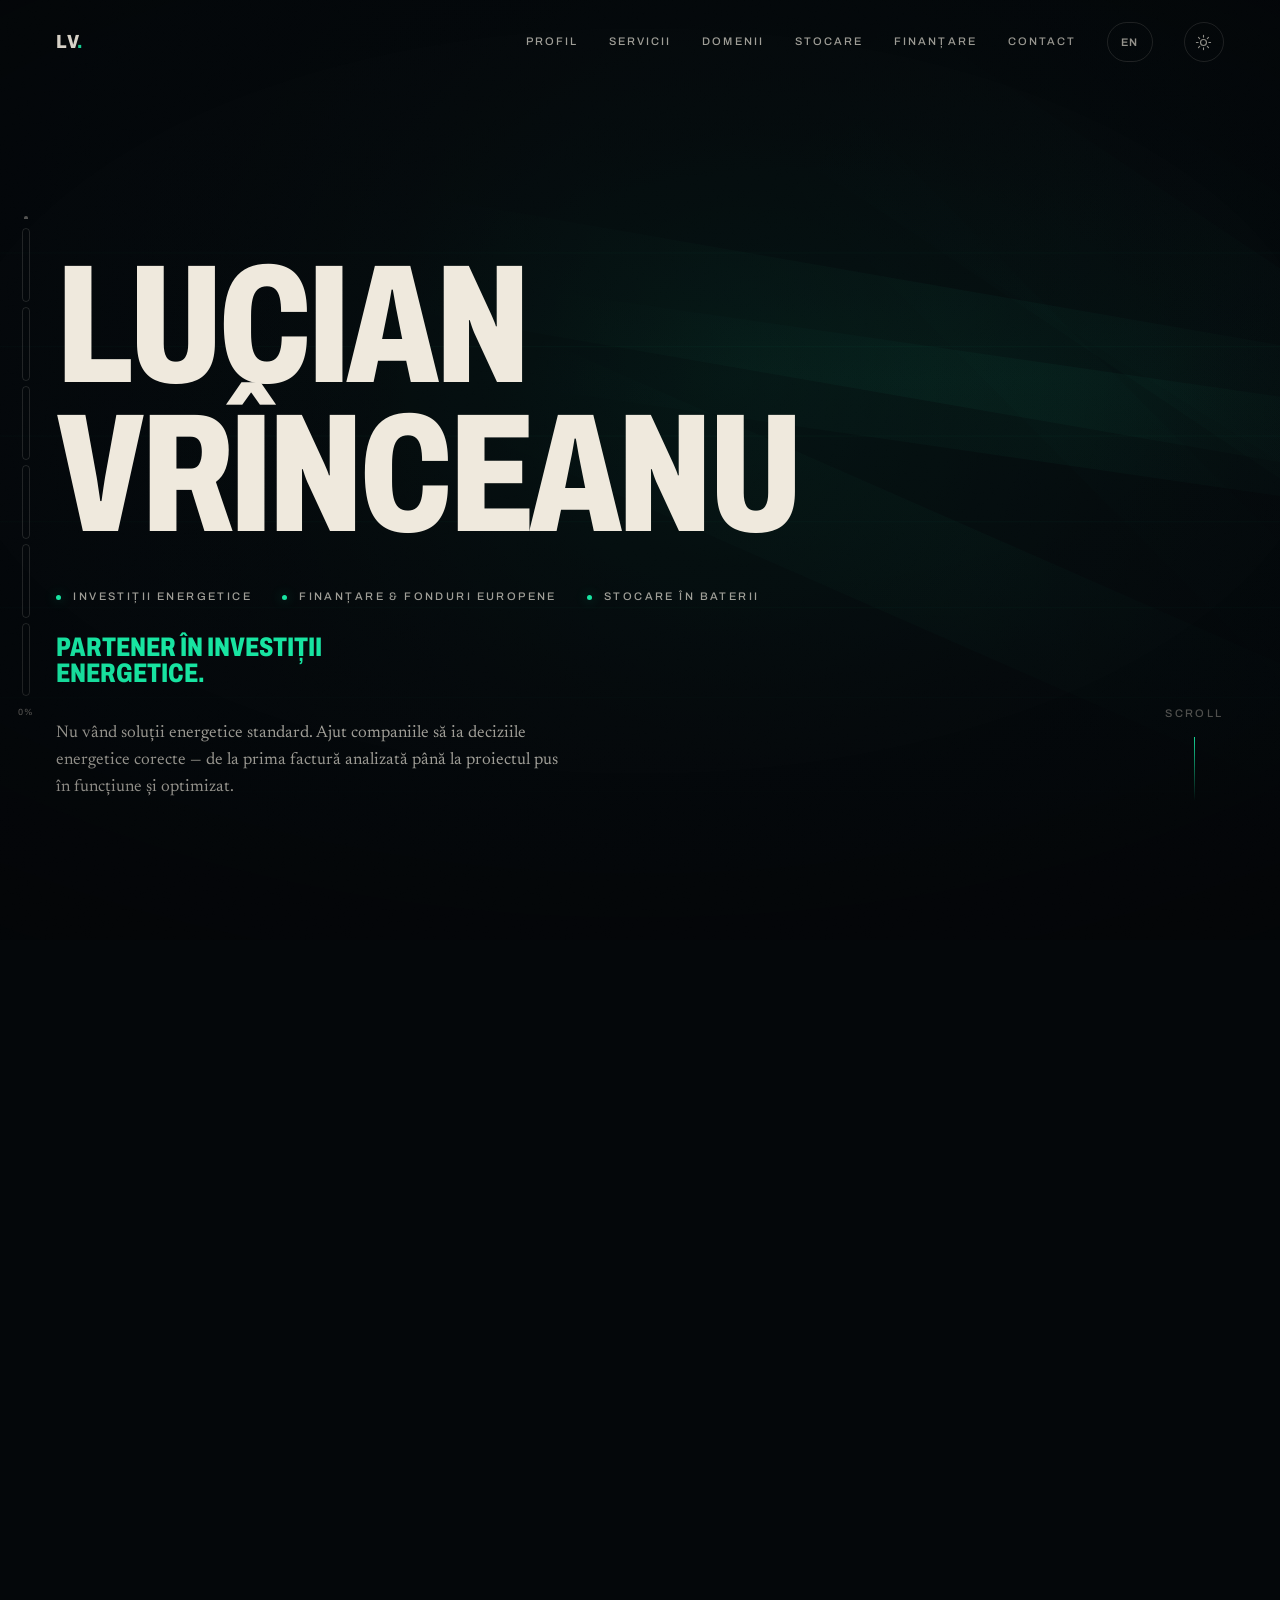
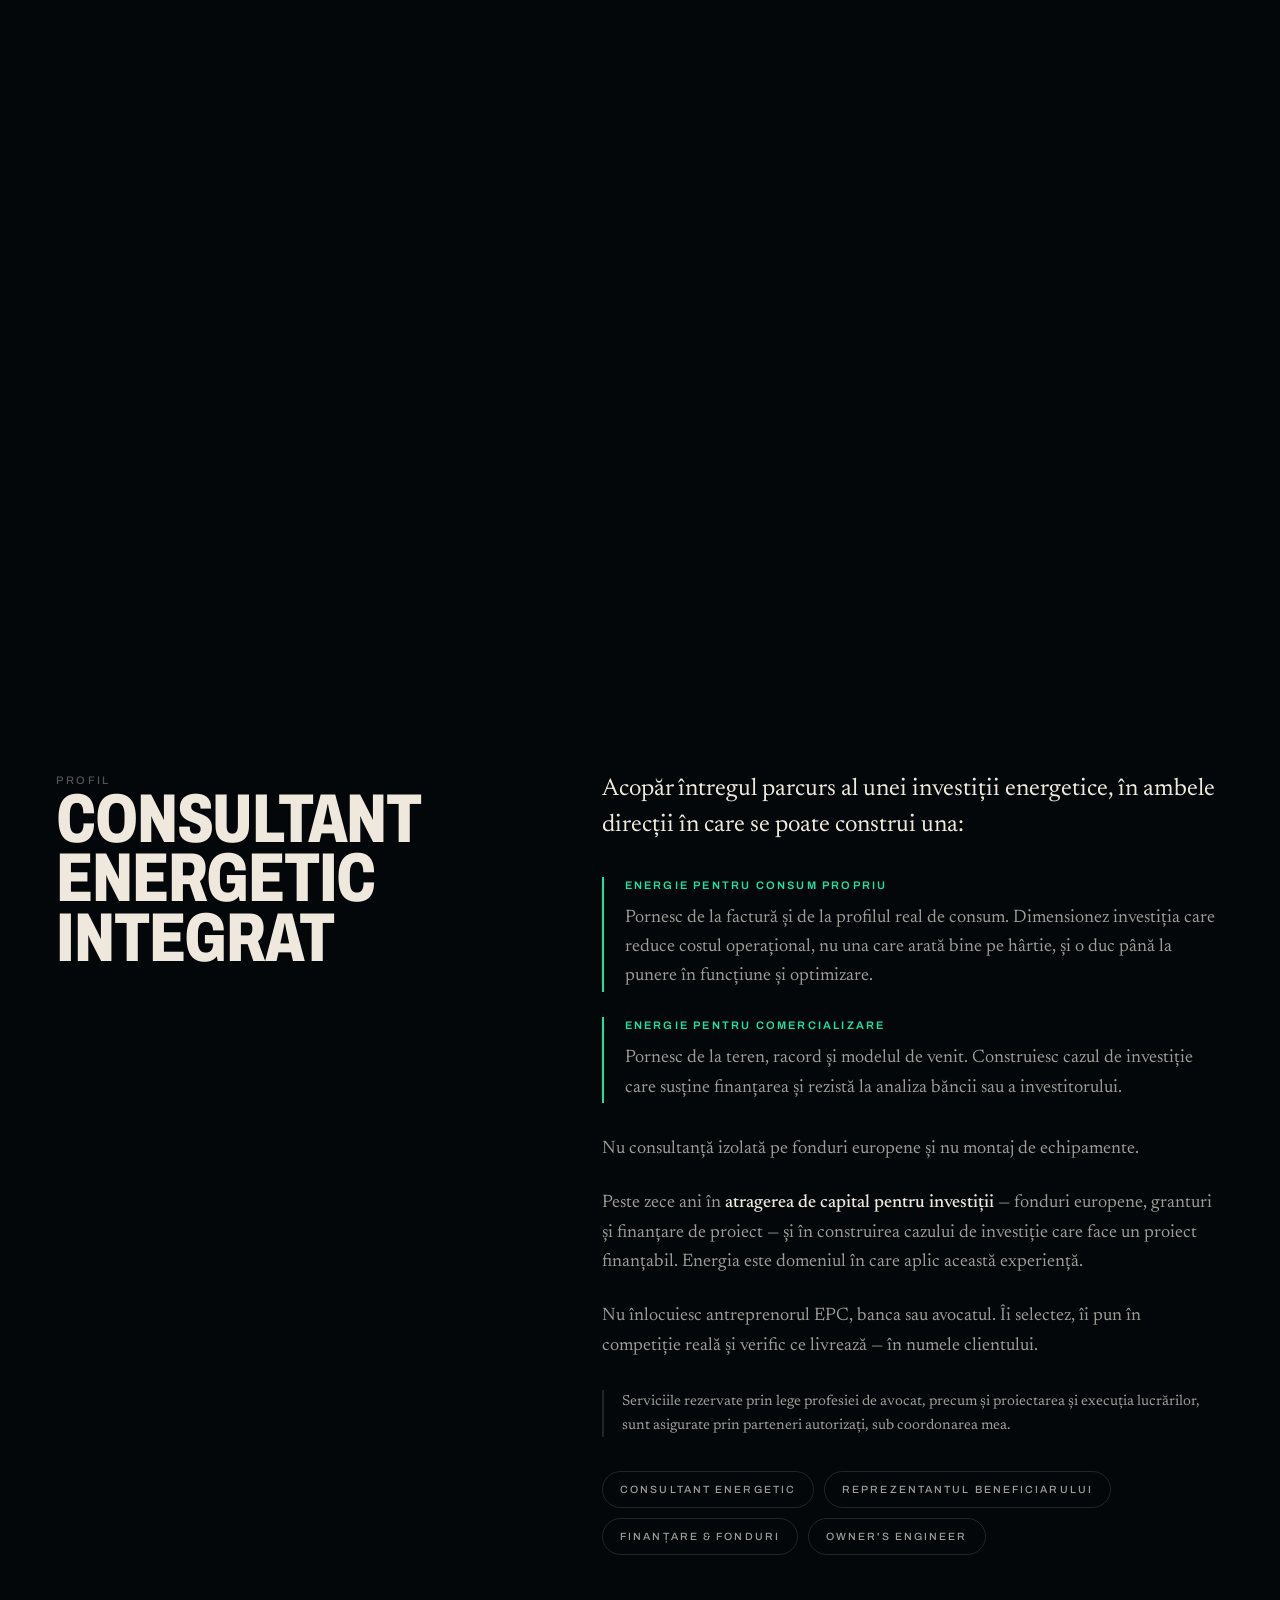
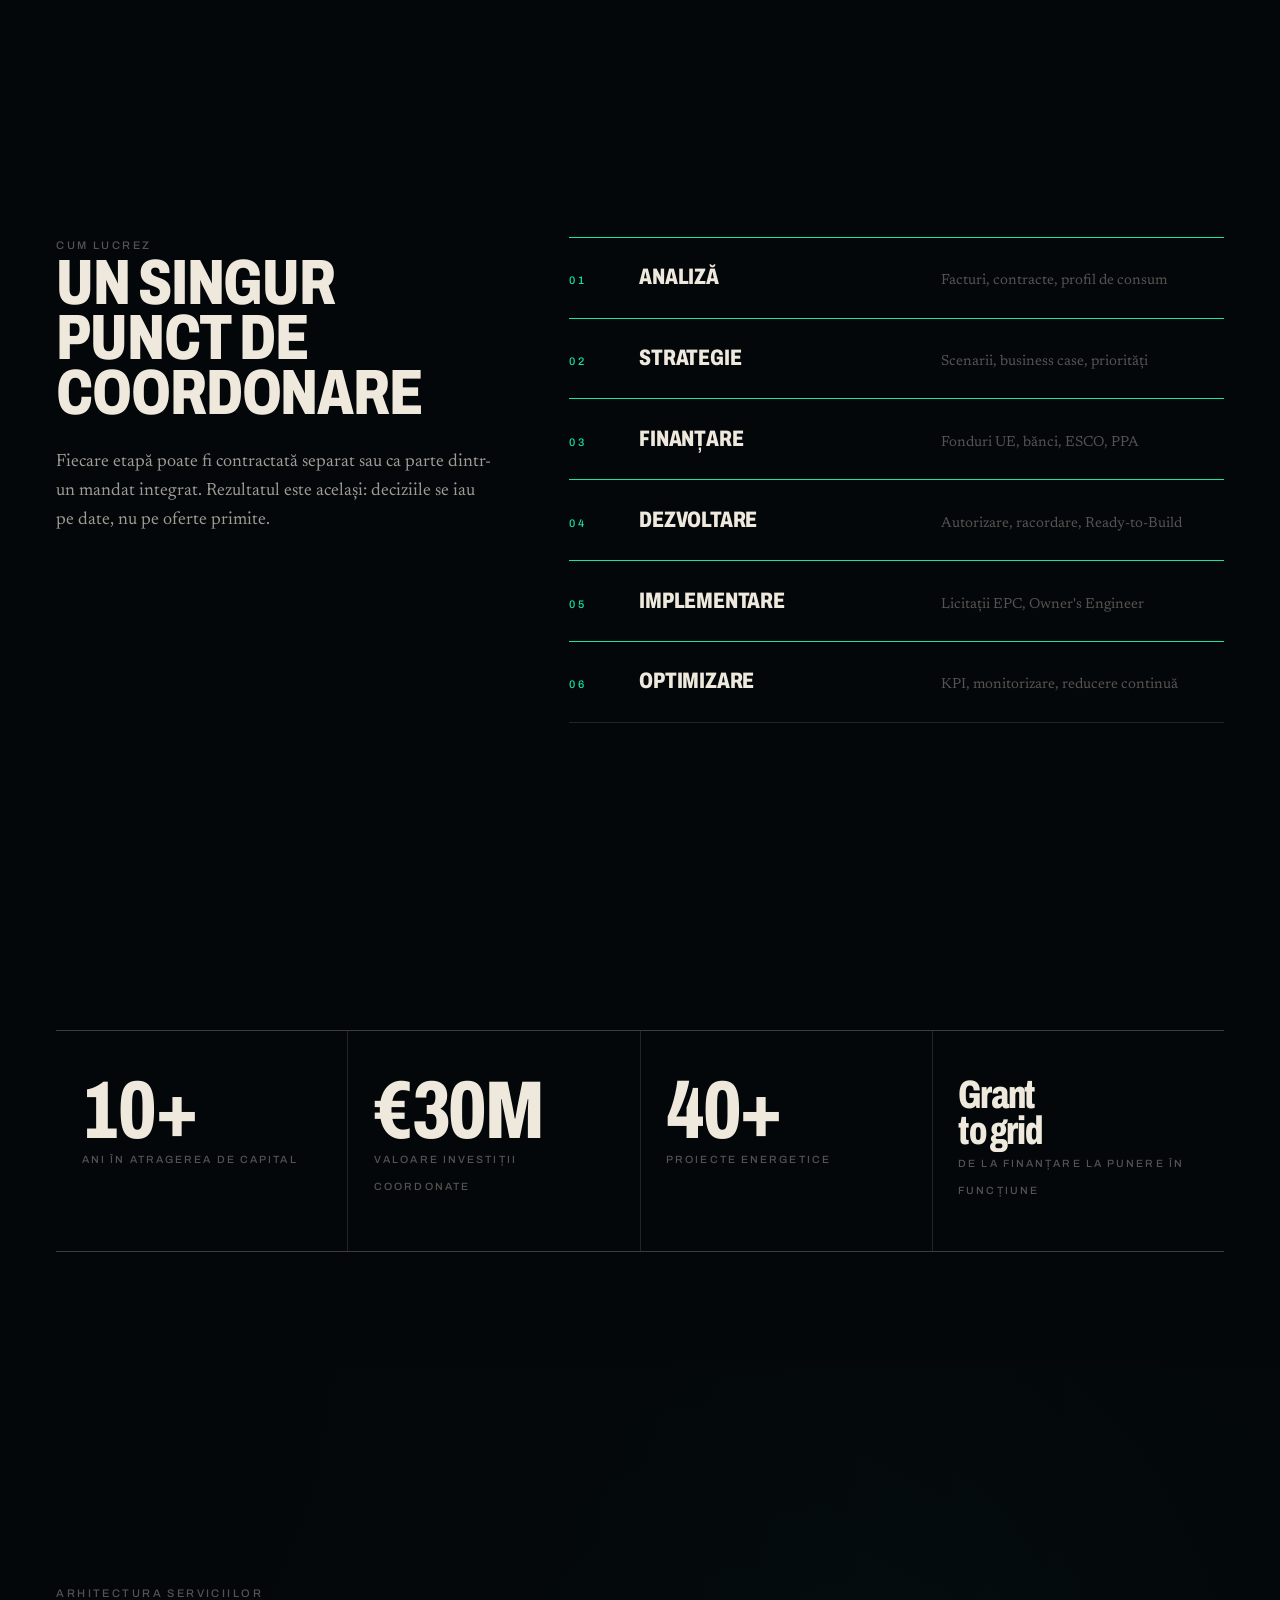
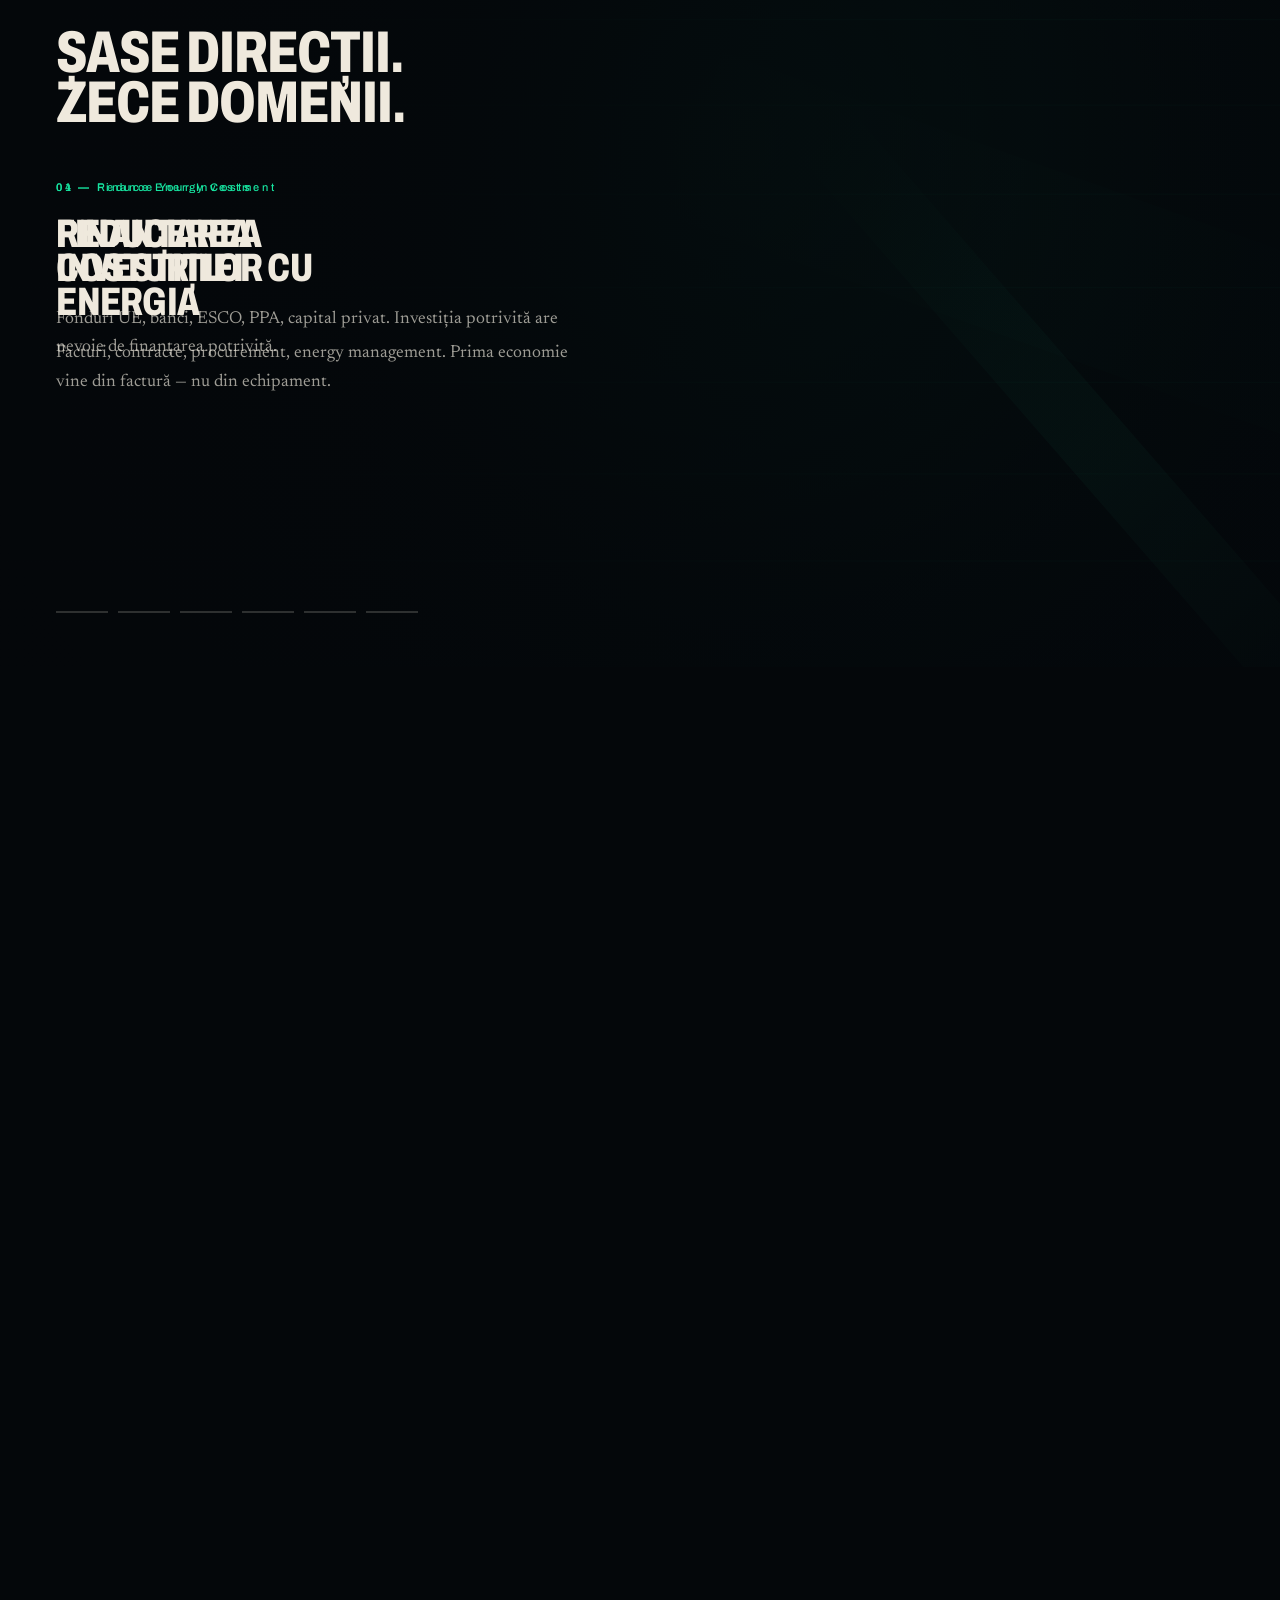
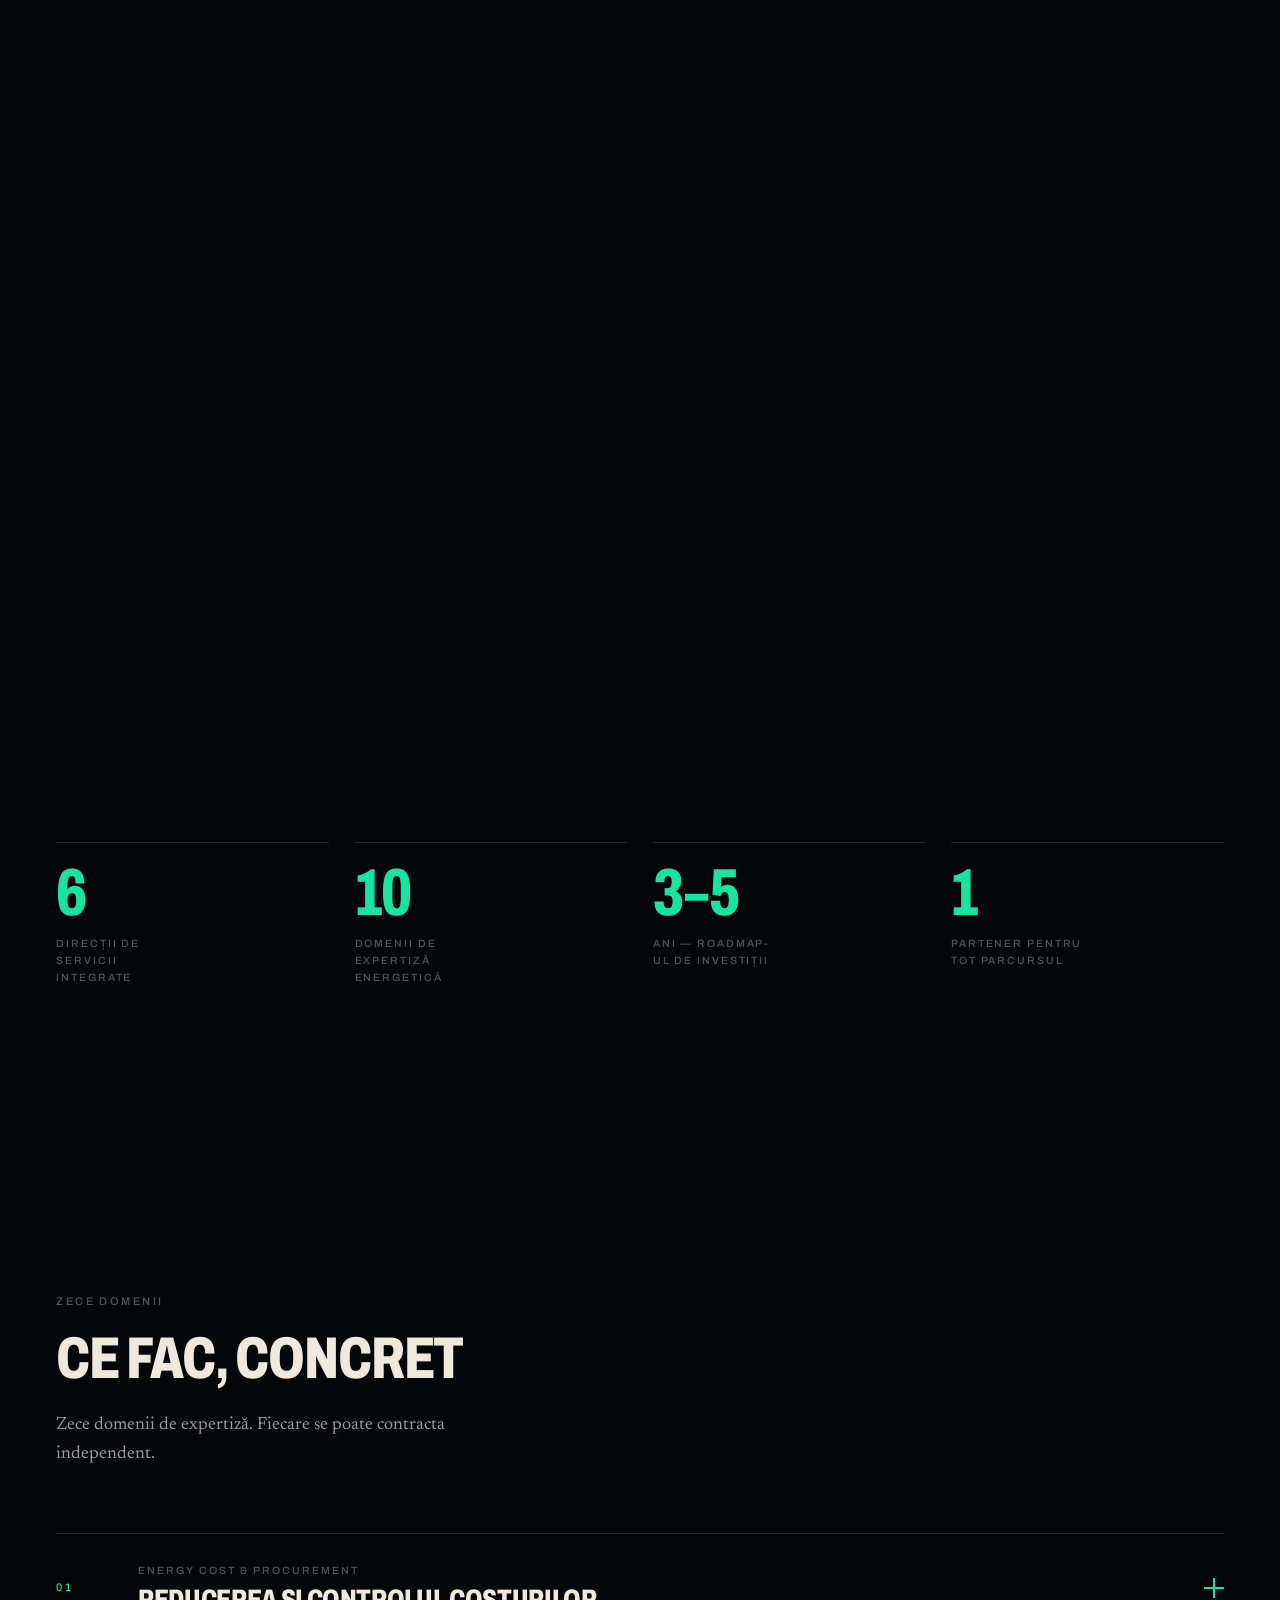
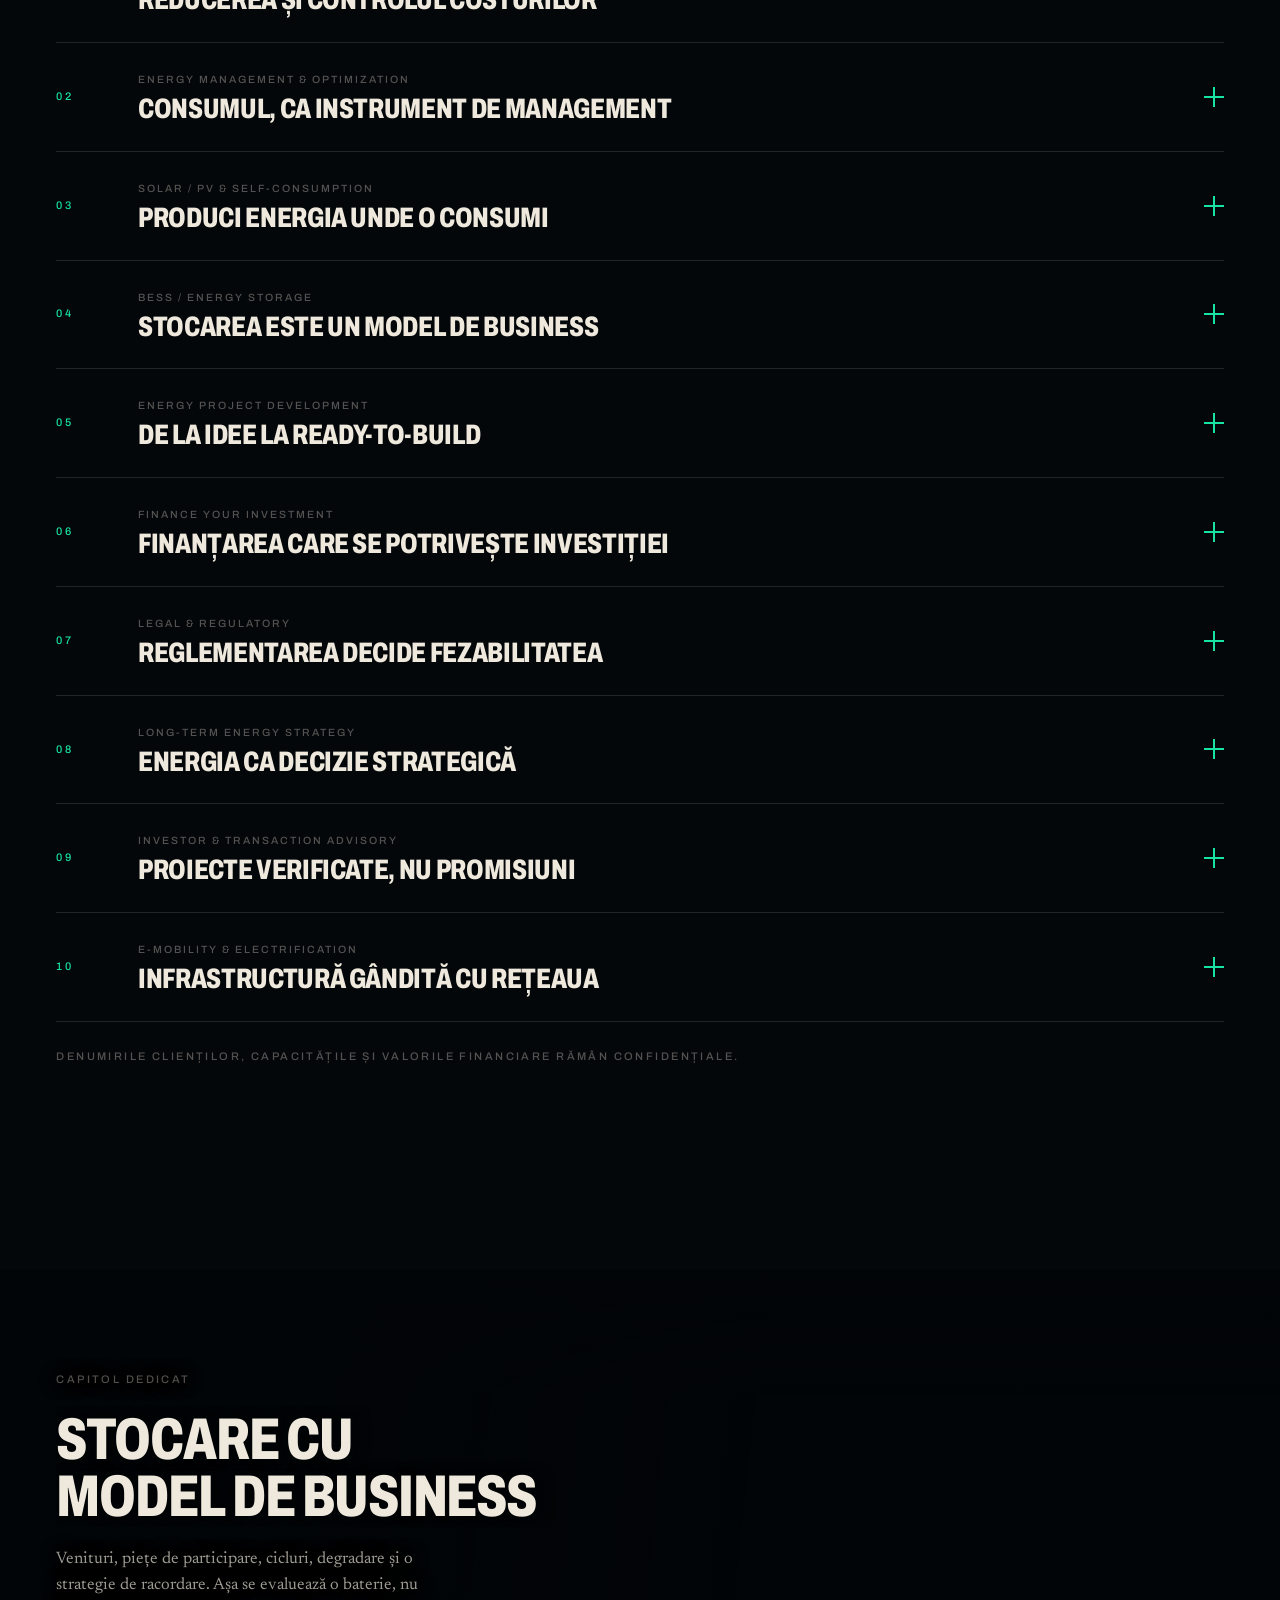
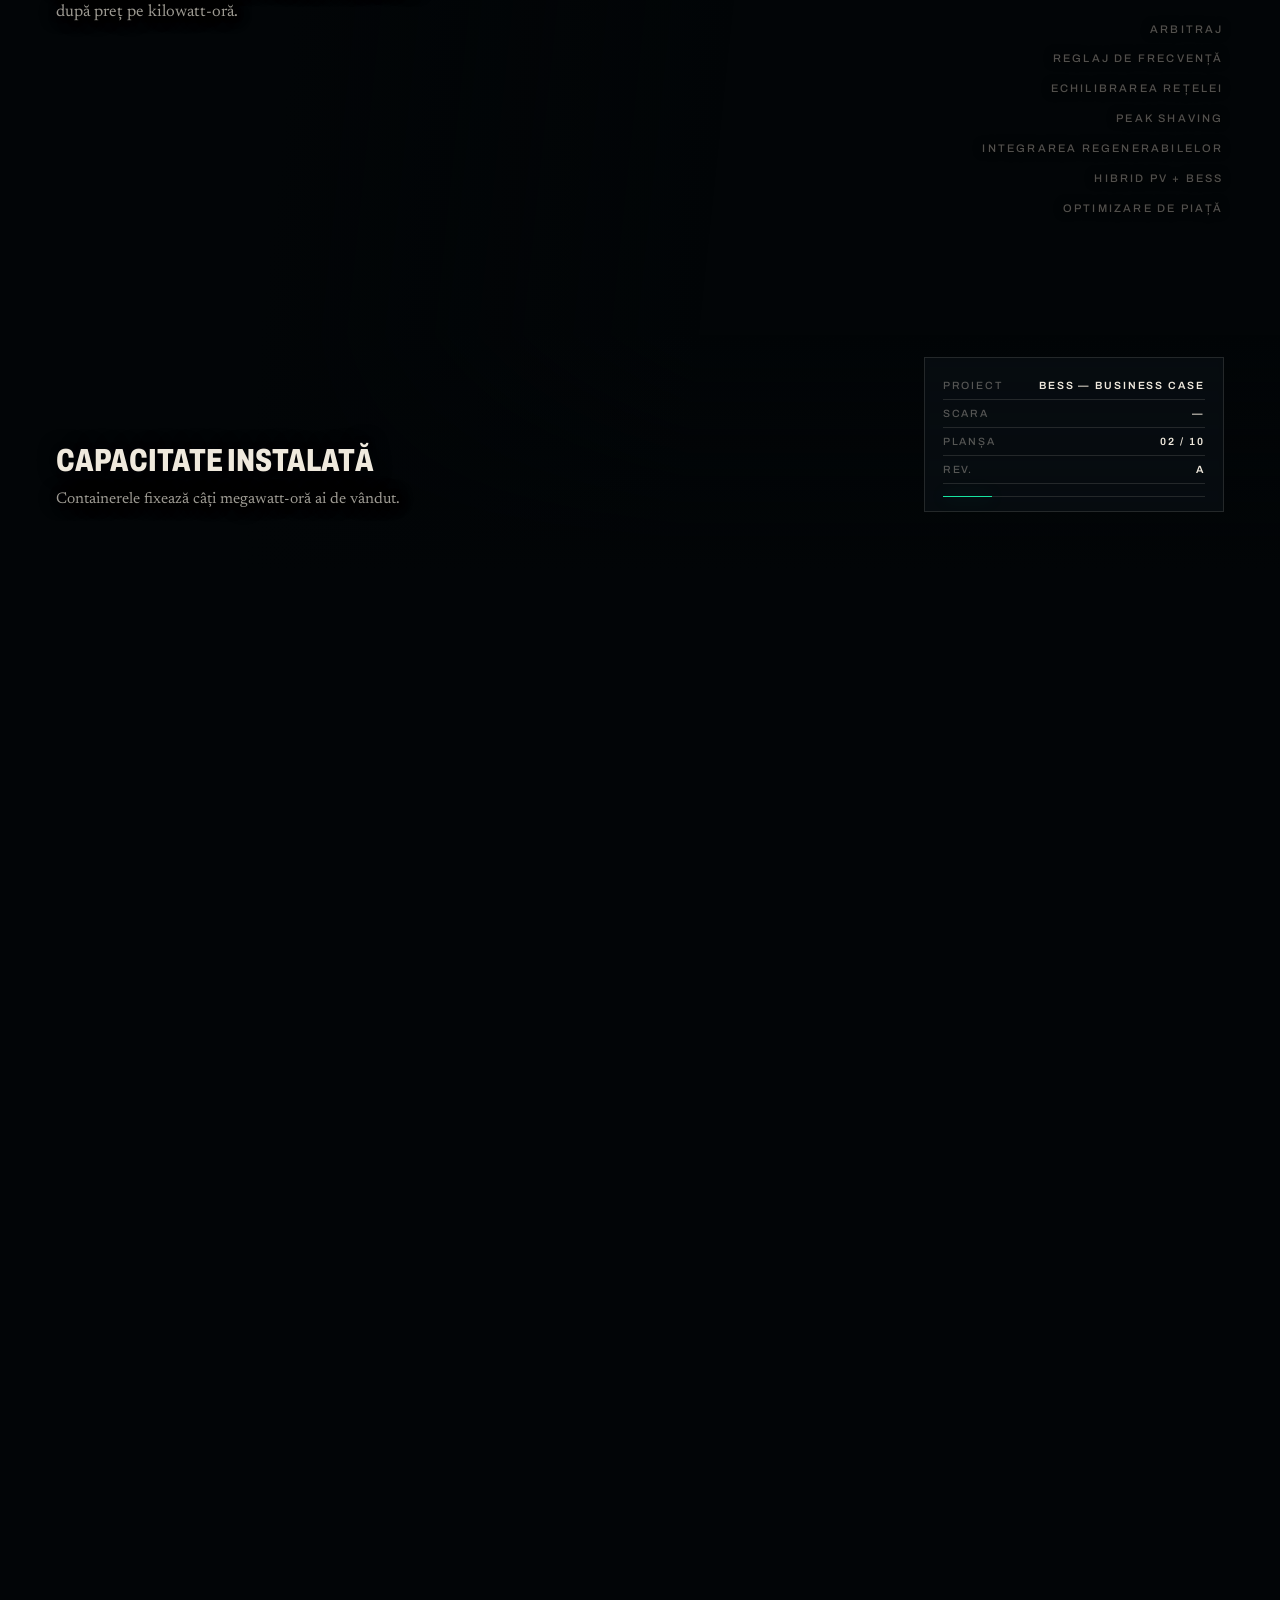
==== commit f6db6f7b: "Give both entry routes the same emerald rule The investment route carried a dim cream rule, which re" ====
--- a/portfolio/index.html
+++ b/portfolio/index.html
@@ -532,7 +532,6 @@
   margin-top:clamp(34px,4.4vw,64px);max-width:1320px}
 .track{display:flex;flex-direction:column;border-top:2px solid var(--em);
   padding-top:clamp(20px,2.2vw,30px)}
-.track--b{border-top-color:var(--cream-dim)}
 .tr-kick{font-family:var(--display);font-stretch:100%;font-weight:600;font-size:11px;
   letter-spacing:.24em;text-transform:uppercase;color:var(--em)}
 .track--b .tr-kick{color:var(--cream-low)}
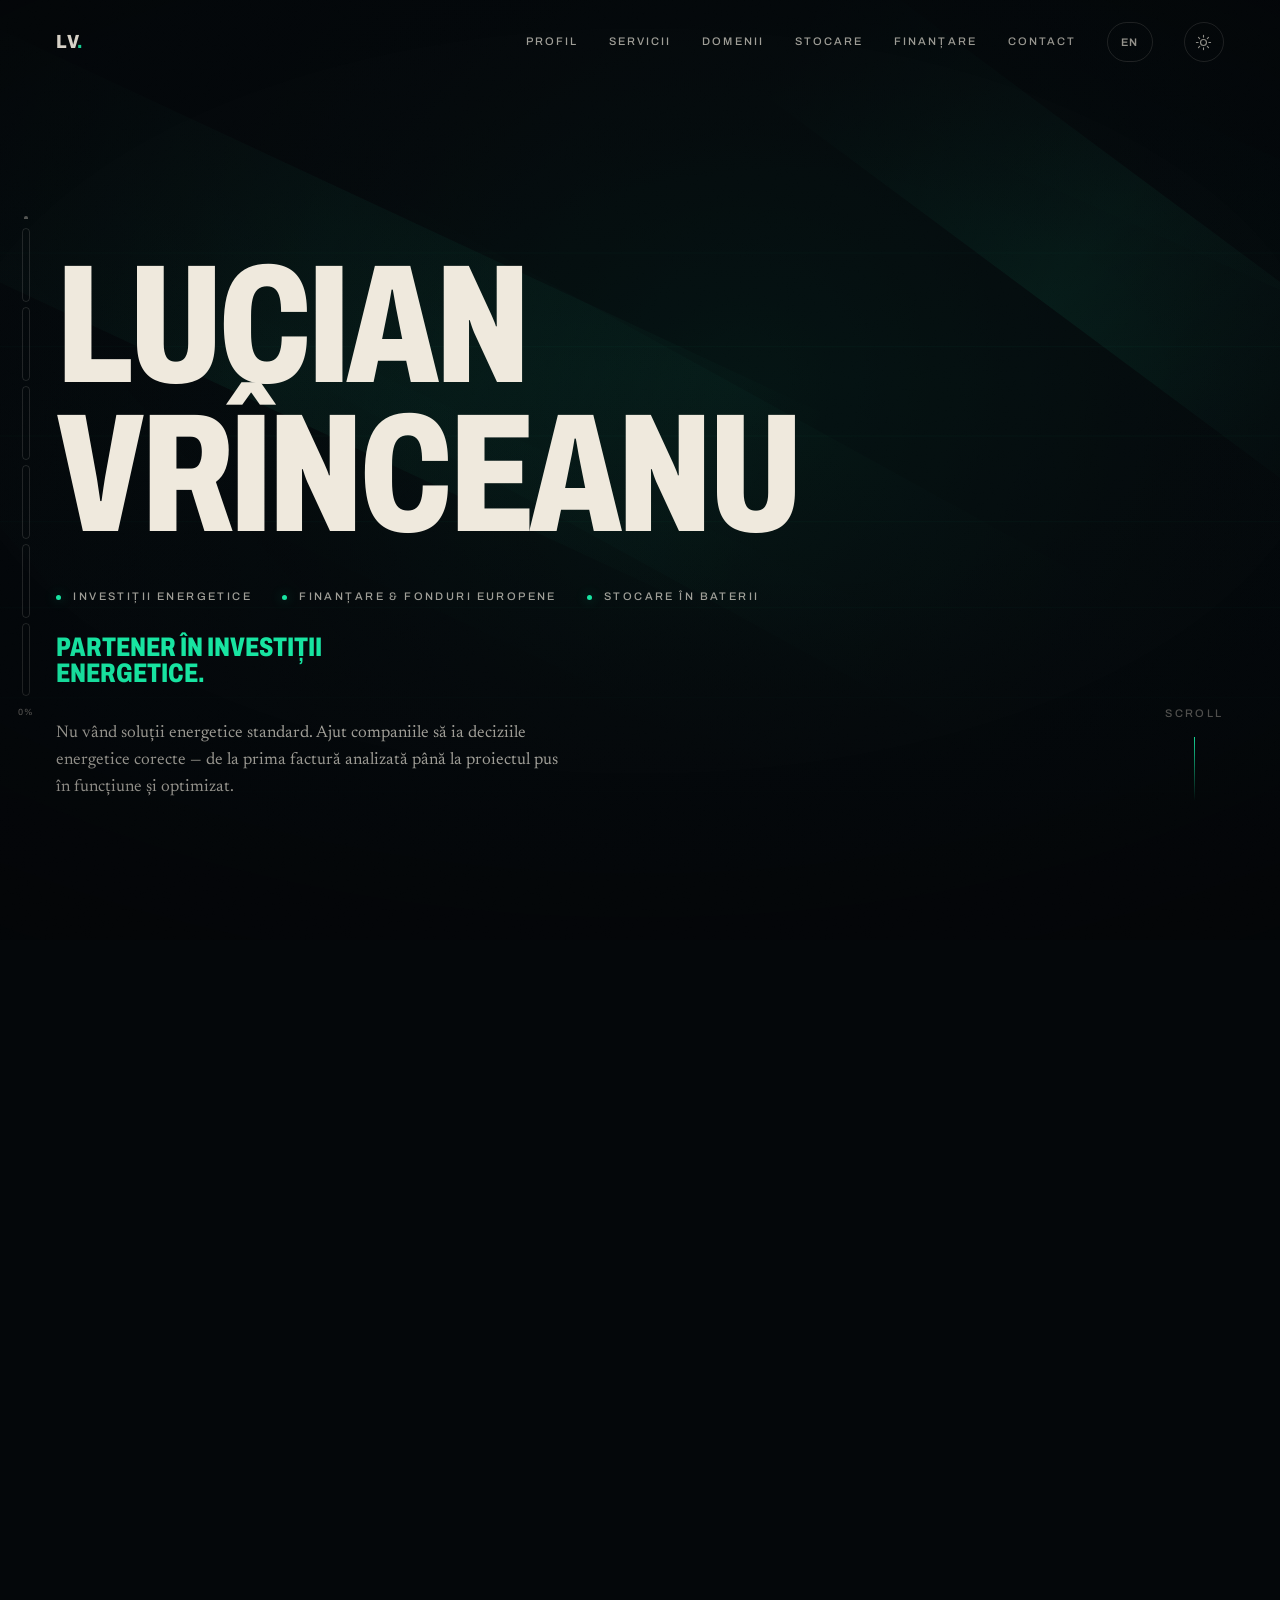
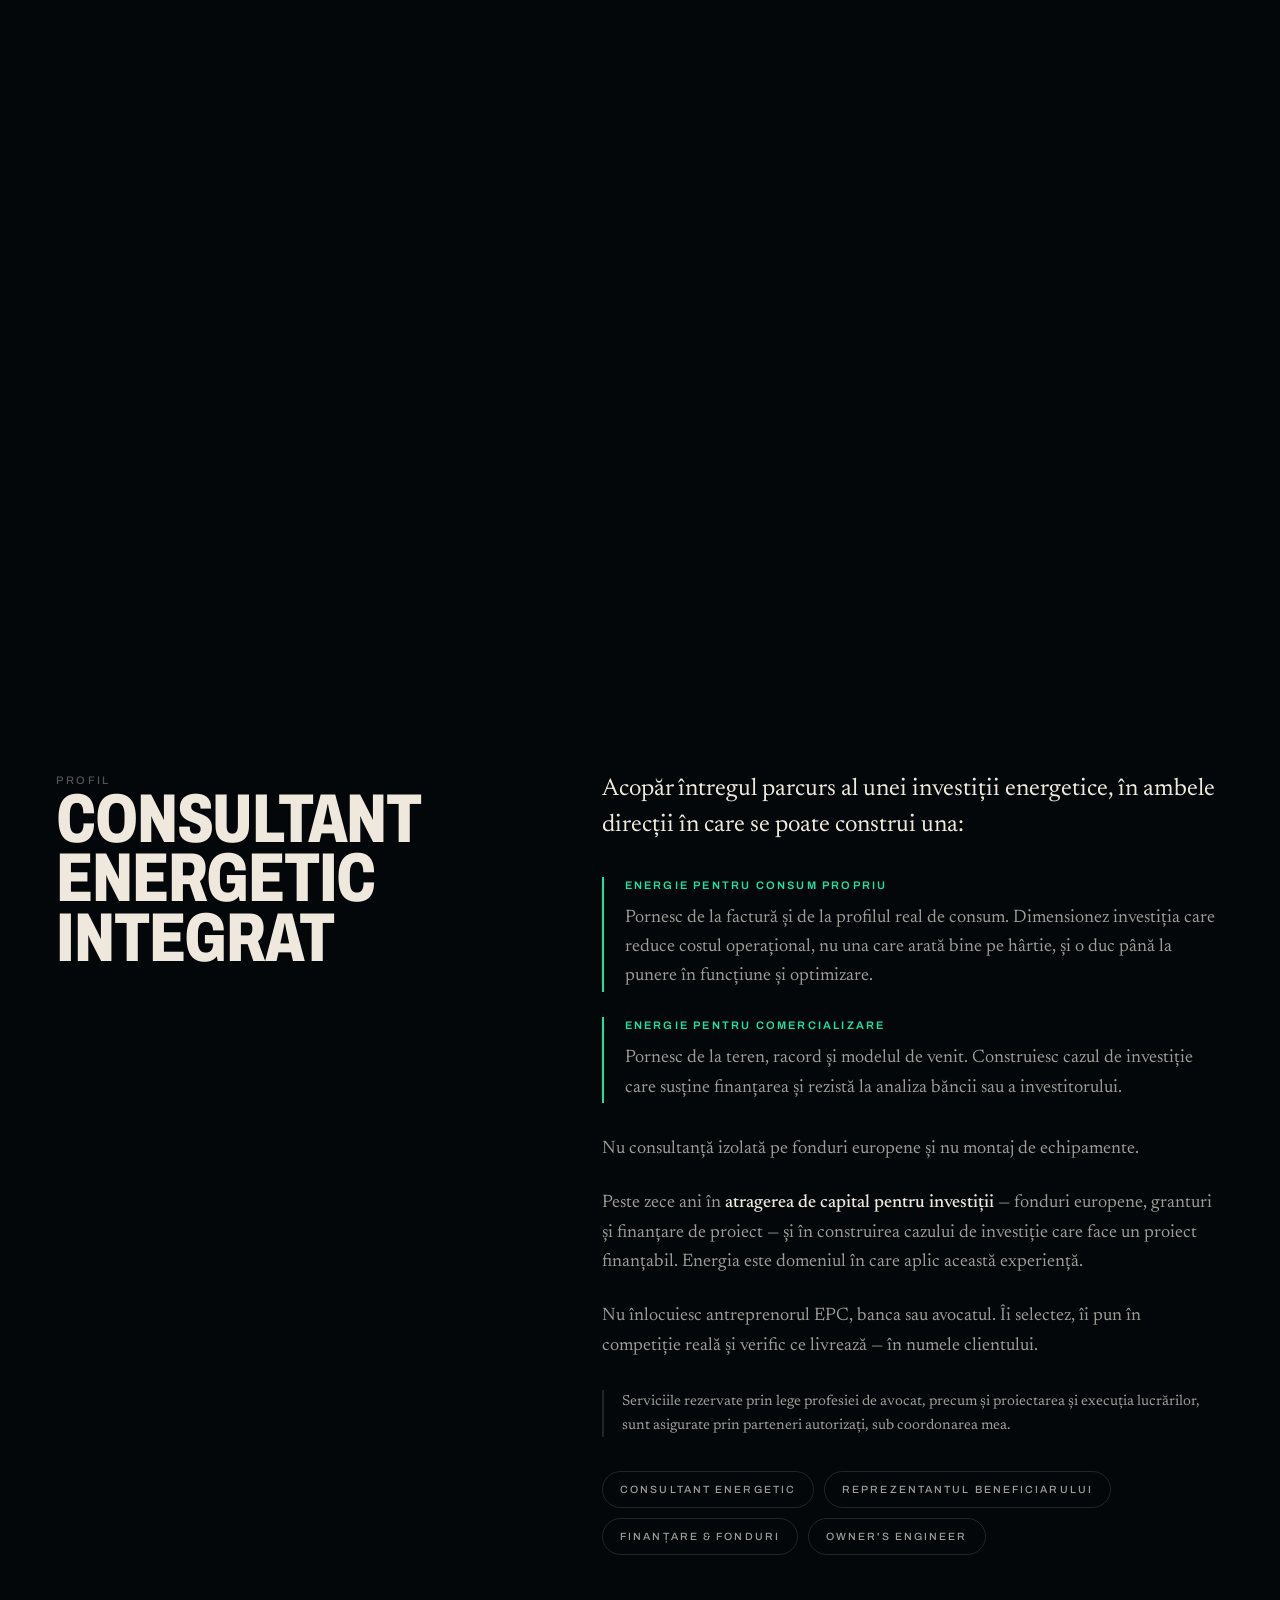
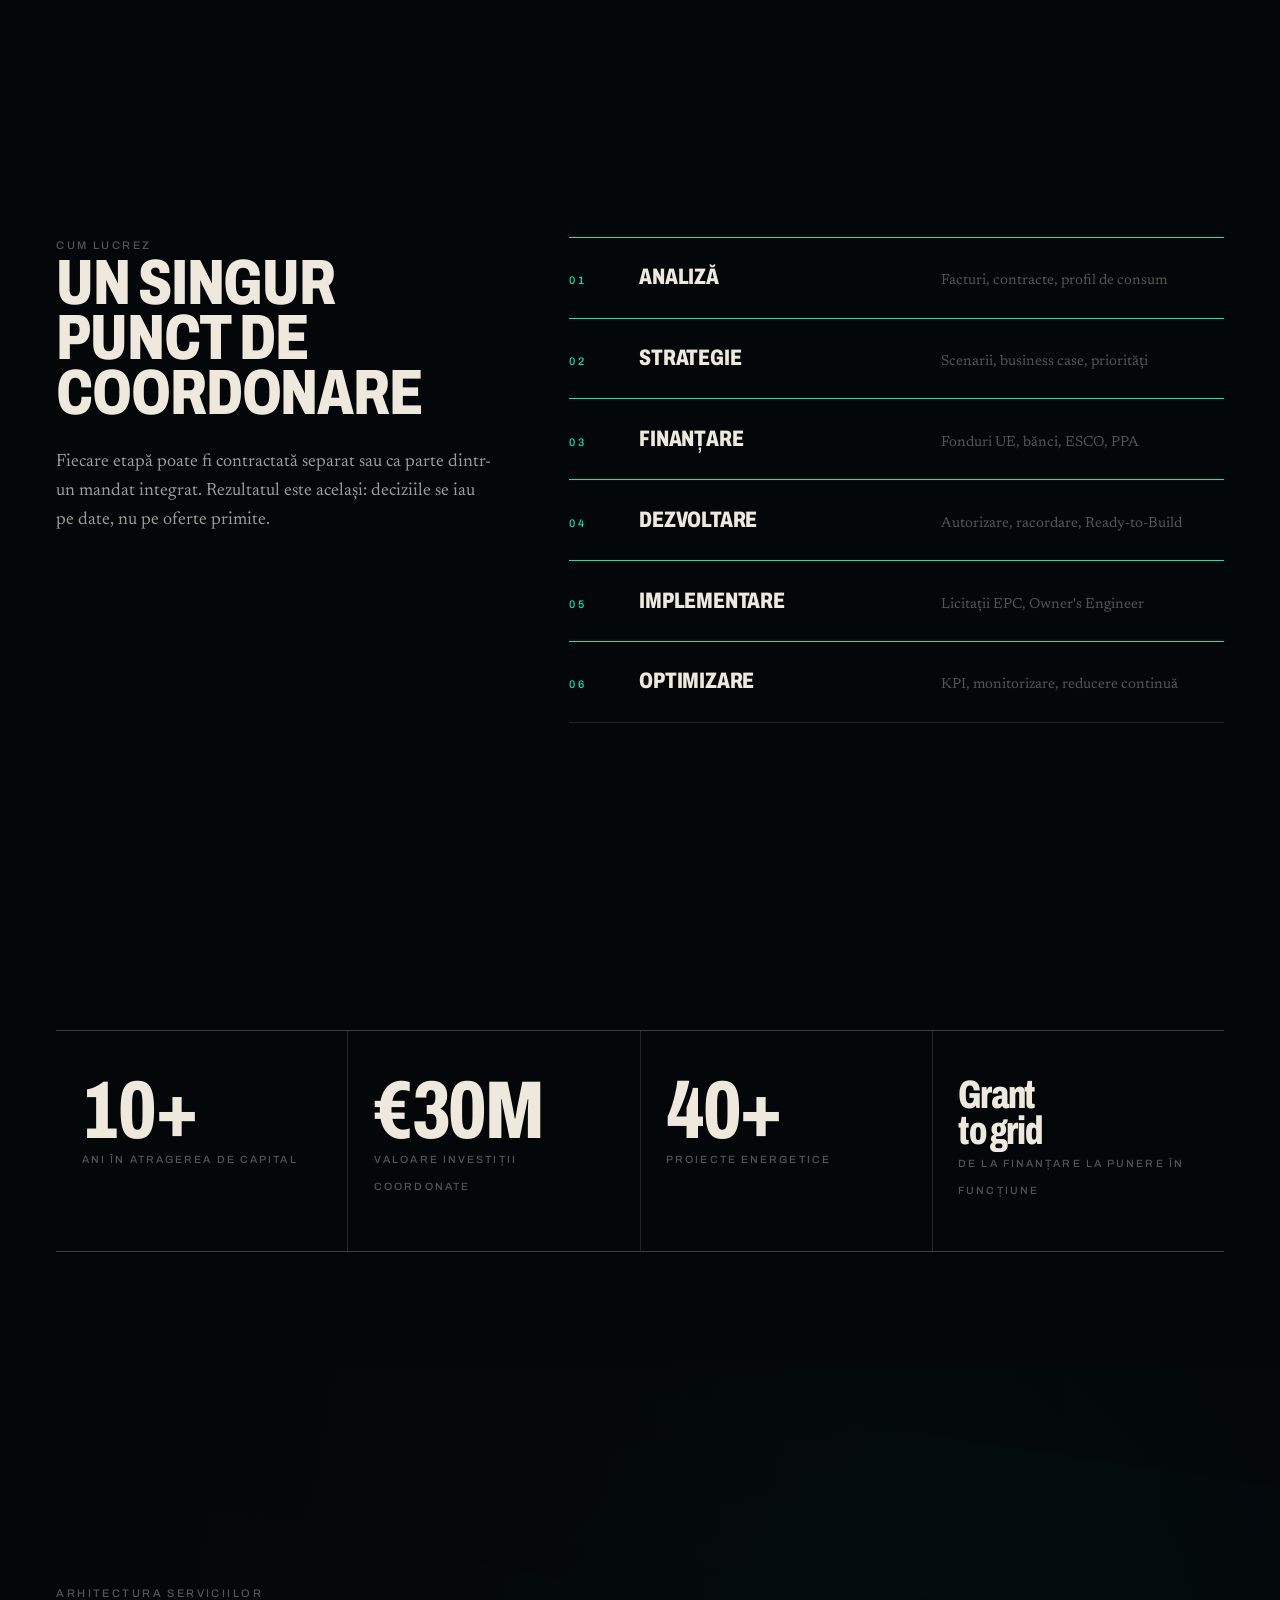
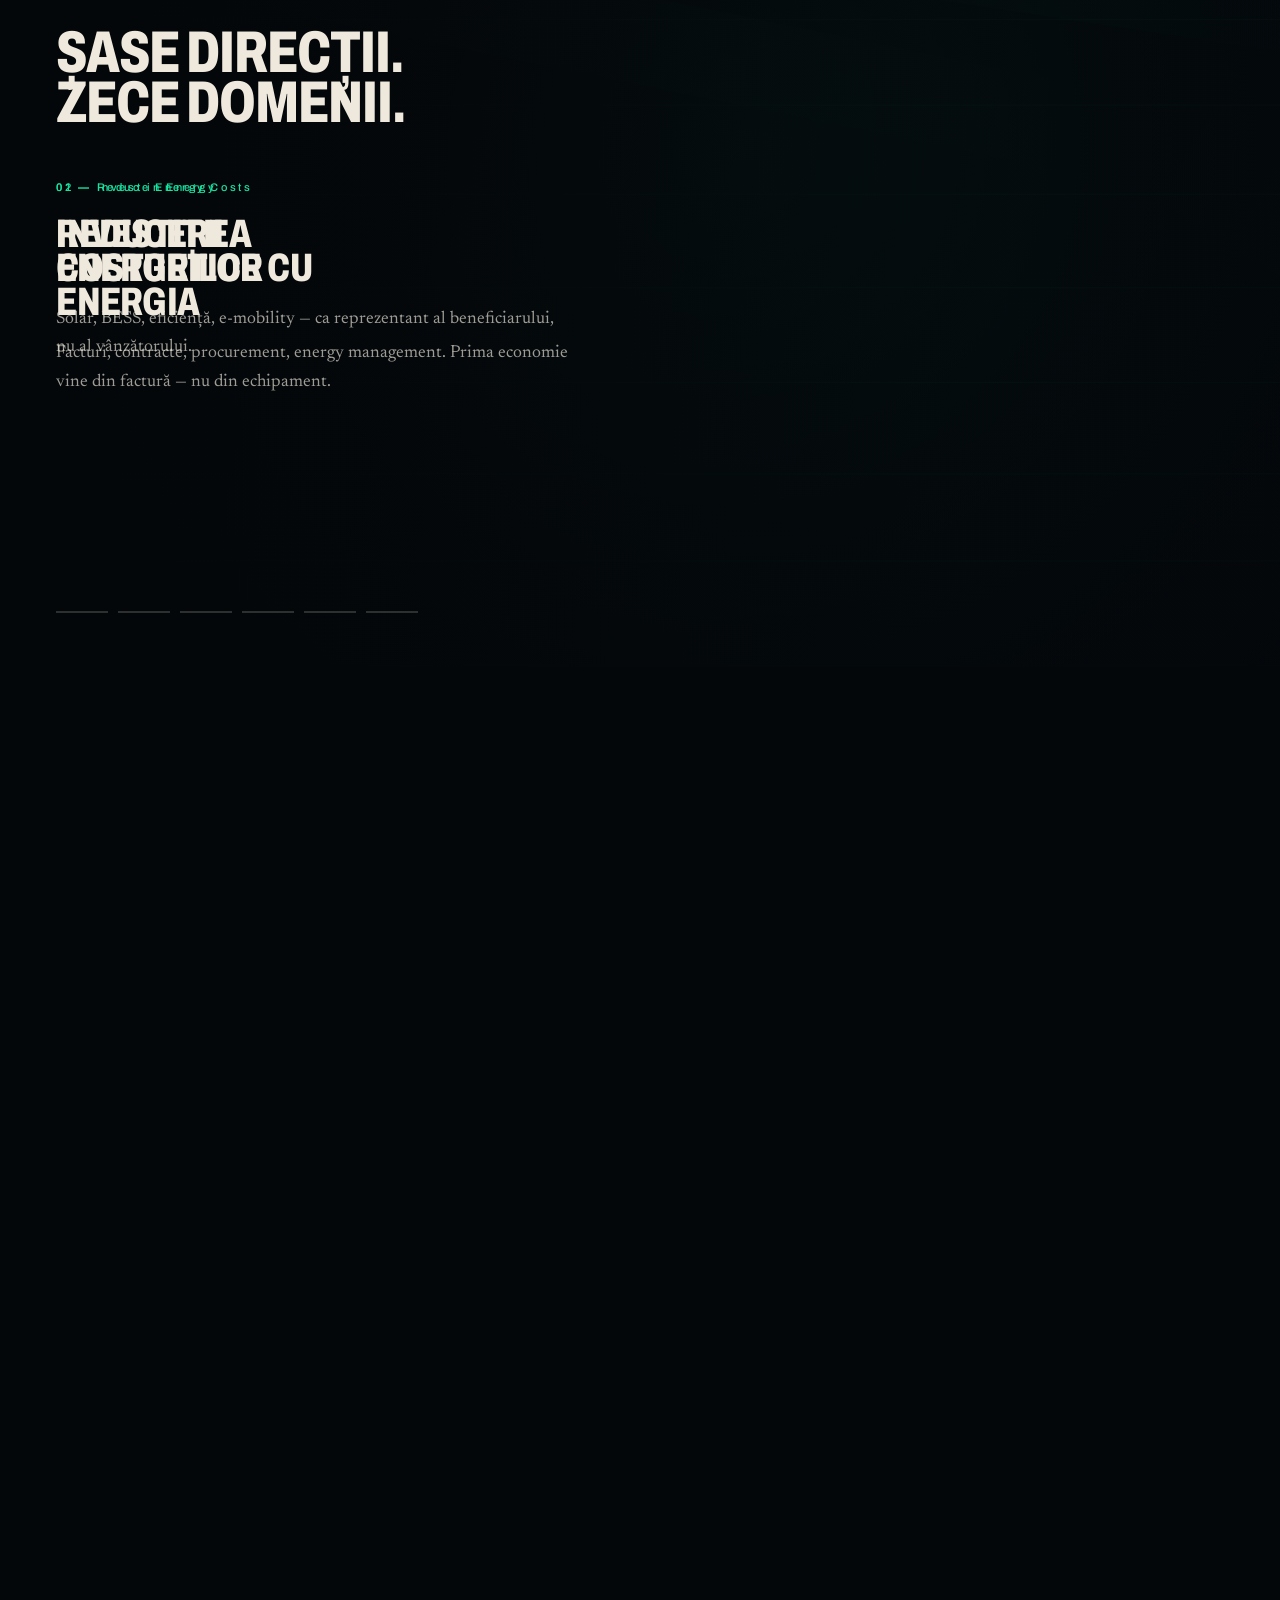
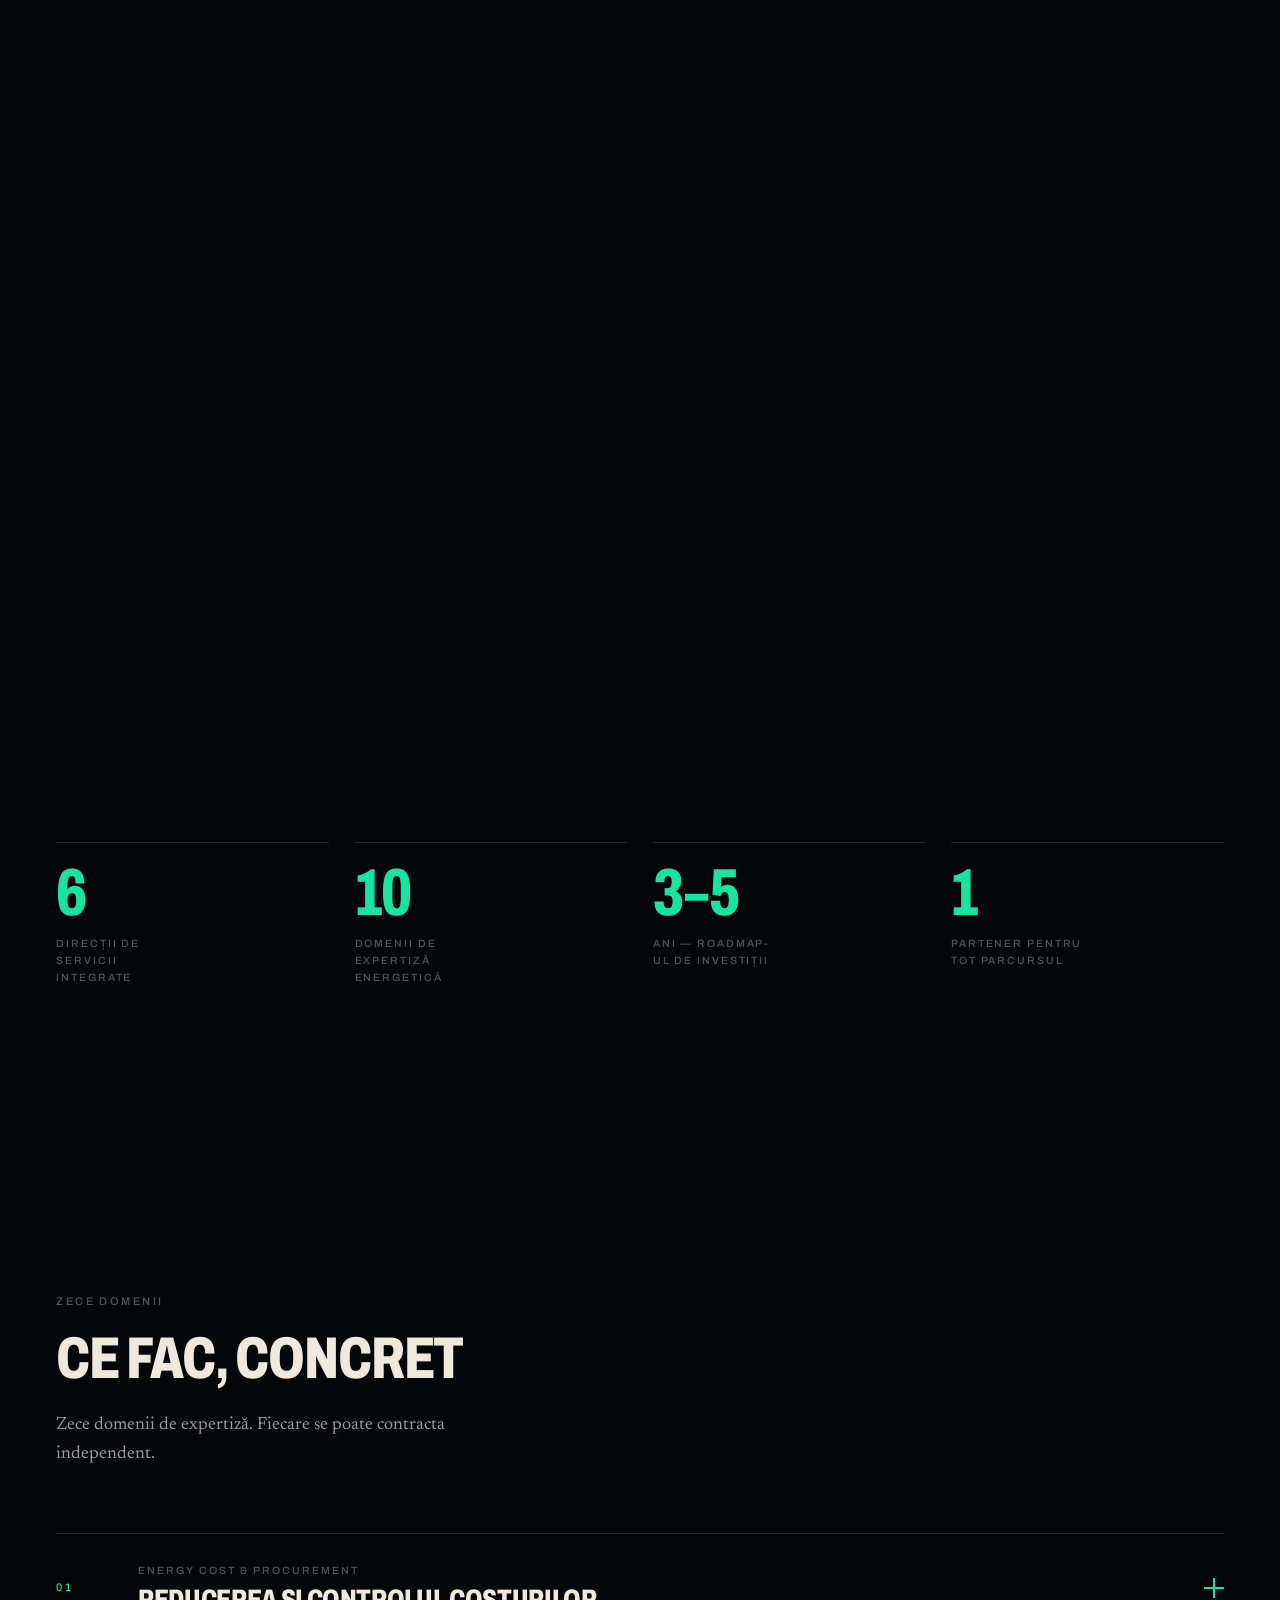
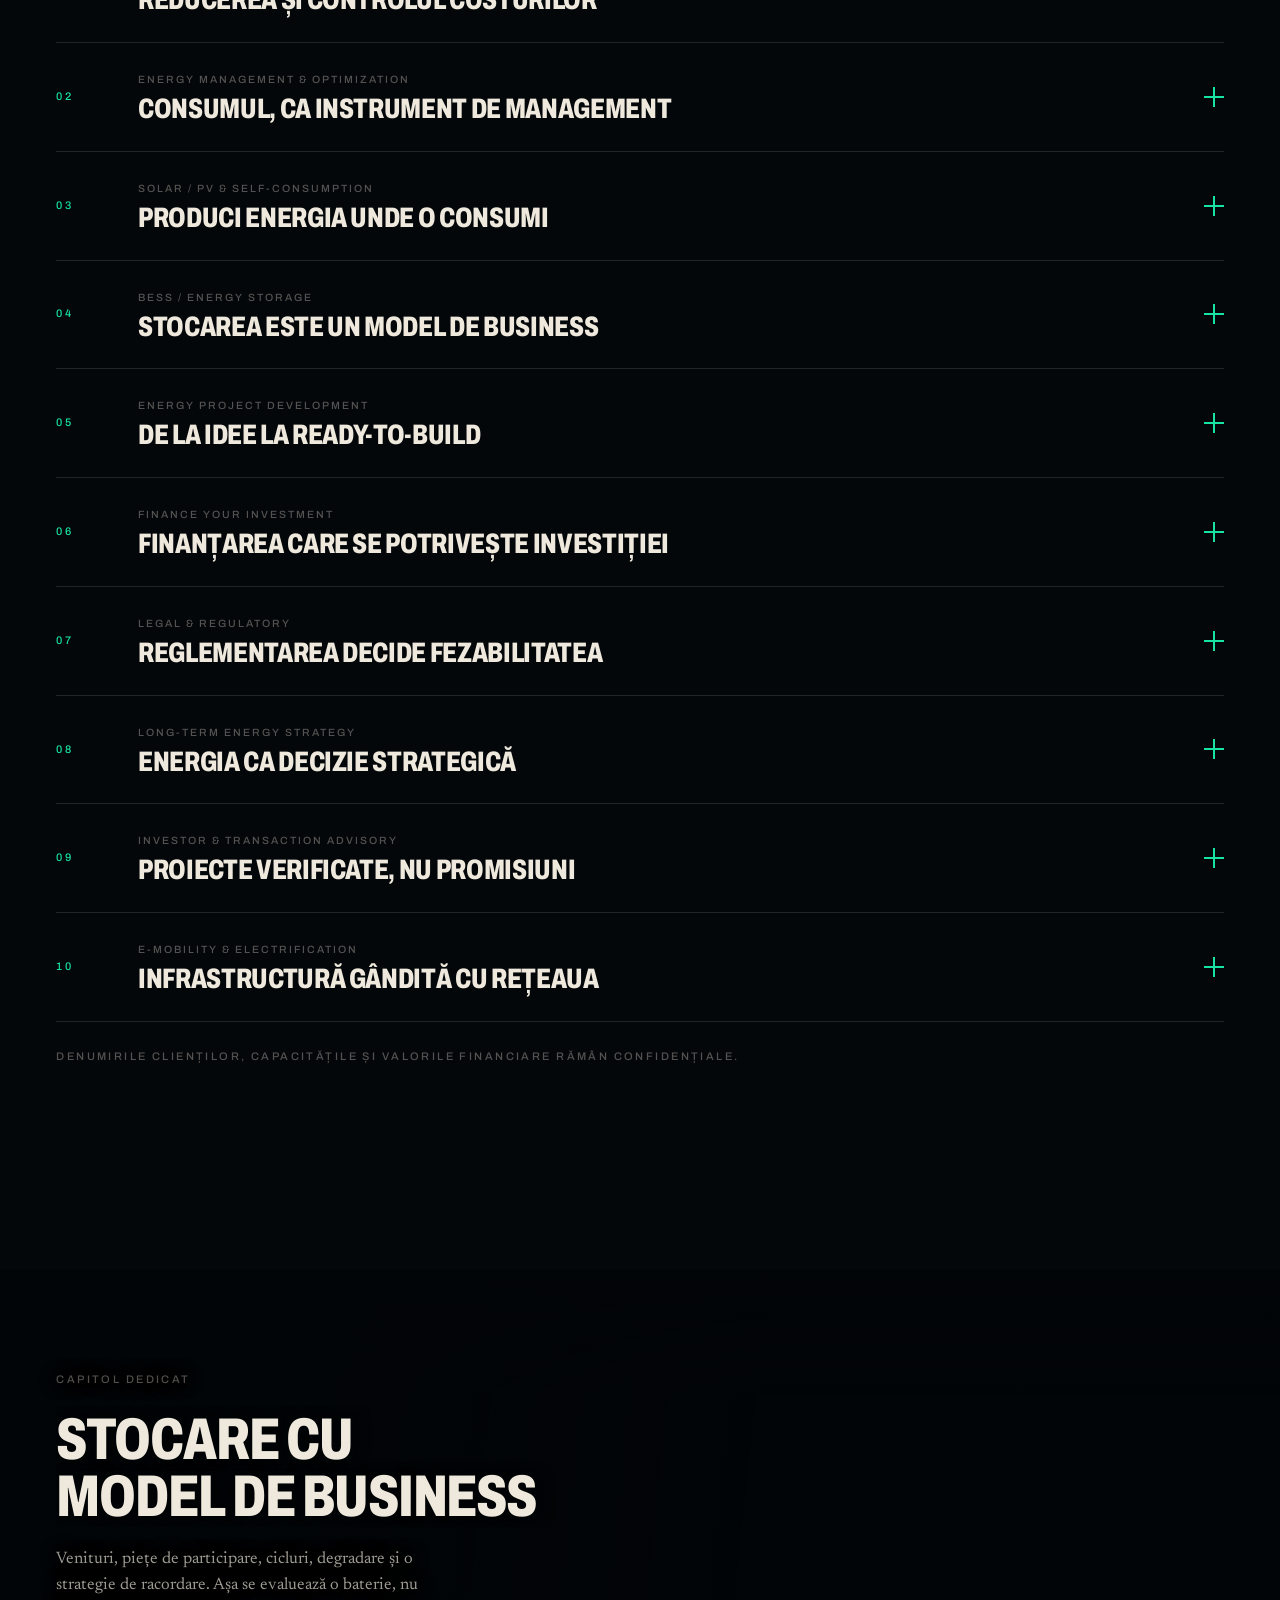
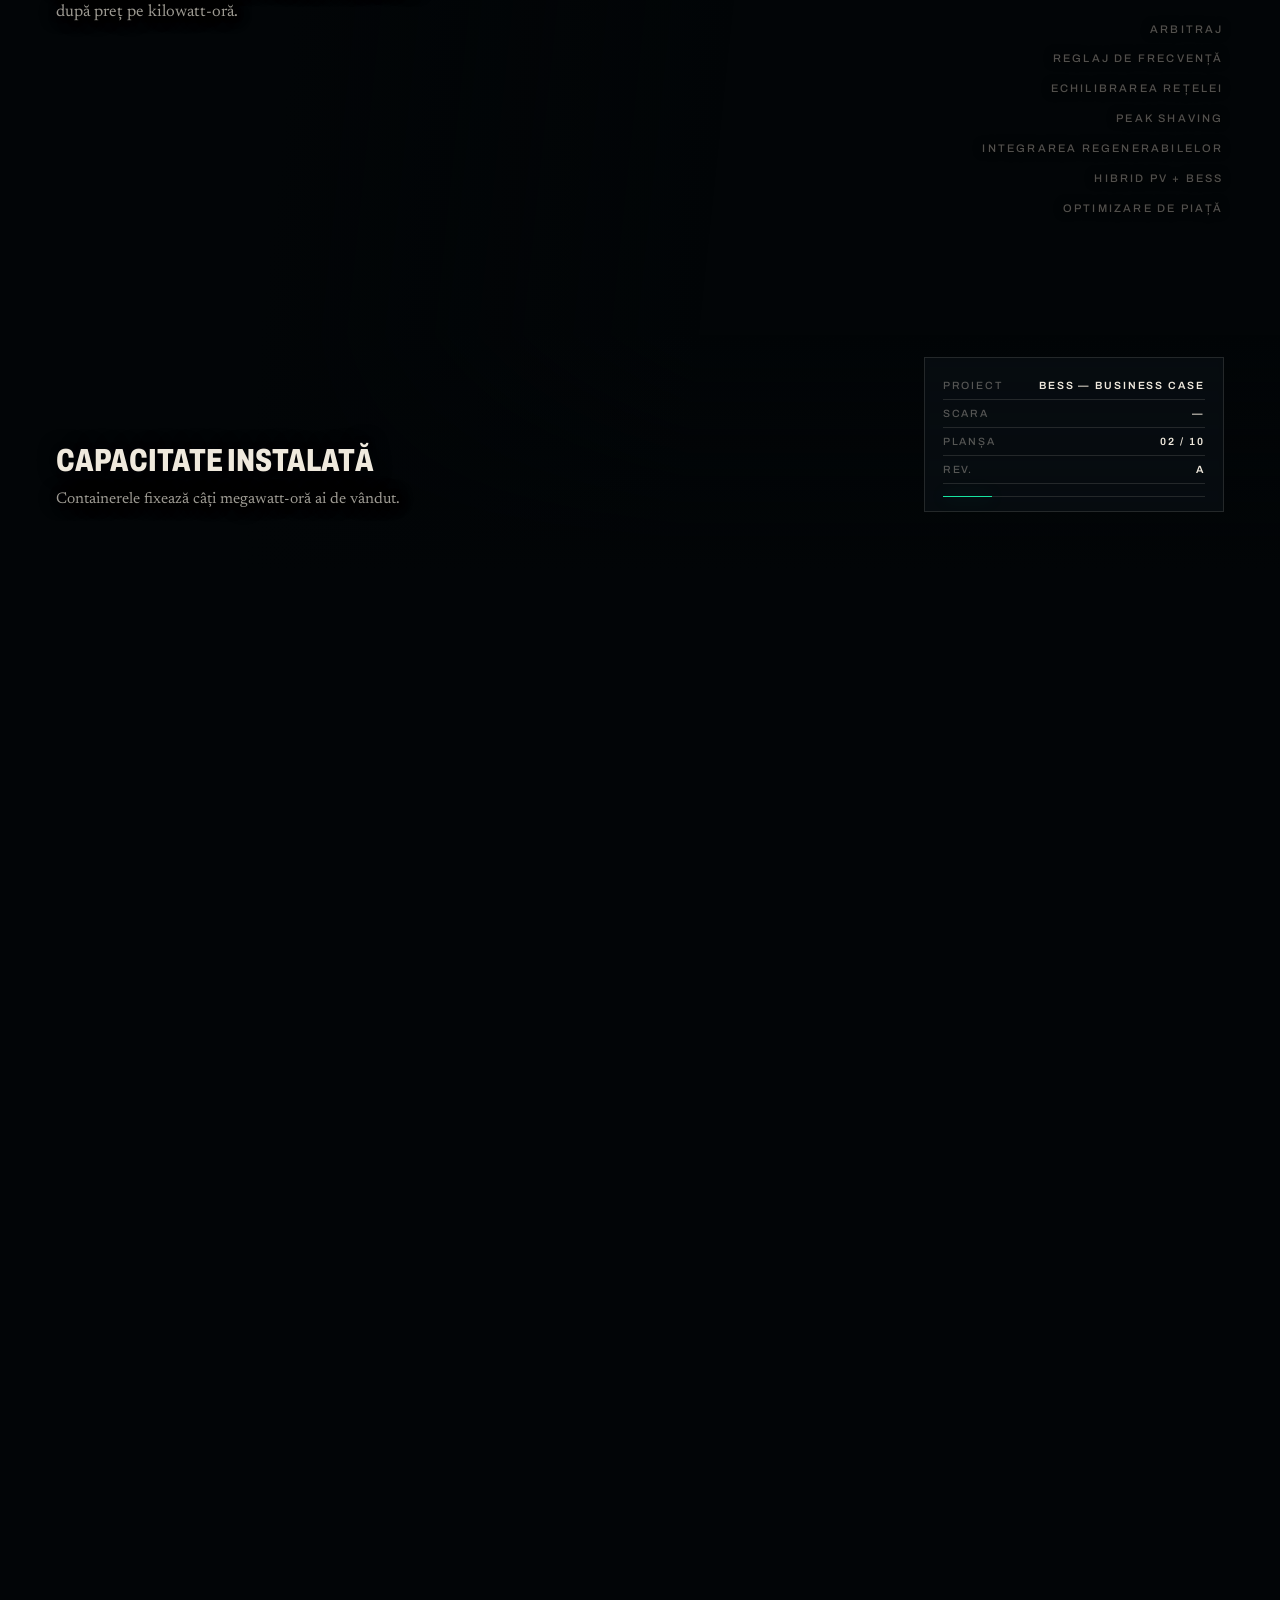
==== commit 5c180334: "Move the site to lucianvrinceanu.com The .pages.dev address worked, but LinkedIn puts a "possibly ma" ====
--- a/portfolio/index.html
+++ b/portfolio/index.html
@@ -9,13 +9,12 @@
 
 <!-- THE ADDRESS. These four absolute URLs are the only place the site knows
      where it lives, and a share card will not render from a relative path.
-     They assume a Cloudflare Pages project named `lucian-vrinceanu`. Move the
-     site to another address and these four lines — plus the address printed
-     on share.png — are what change. -->
-<link rel="canonical" href="https://lucian-vrinceanu.pages.dev/" />
-<meta property="og:url" content="https://lucian-vrinceanu.pages.dev/" />
-<meta property="og:image" content="https://lucian-vrinceanu.pages.dev/share.png" />
-<meta name="twitter:image" content="https://lucian-vrinceanu.pages.dev/share.png" />
+     Move the site to another address and these four lines — plus the address
+     printed on share.png and the URL in the vCard — are what change. -->
+<link rel="canonical" href="https://lucianvrinceanu.com/" />
+<meta property="og:url" content="https://lucianvrinceanu.com/" />
+<meta property="og:image" content="https://lucianvrinceanu.com/share.png" />
+<meta name="twitter:image" content="https://lucianvrinceanu.com/share.png" />
 
 <meta property="og:type" content="website" />
 <meta property="og:site_name" content="Lucian Vrînceanu" />
@@ -1369,7 +1368,7 @@
       <a id="lnVcard" href="#" data-i18n="vc1">Salvează contactul</a>
     </div>
     <div class="qr-card">
-      <!-- QR:BEGIN --><svg class="qr" viewBox="0 0 65 65" role="img" aria-label="Lucian Vrînceanu" shape-rendering="crispEdges" xmlns="http://www.w3.org/2000/svg"><rect width="65" height="65" fill="#EFE9DD"/><path fill="#041014" d="M4 4h7v1h-7zM19 4h1v1h-1zM21 4h1v1h-1zM23 4h1v1h-1zM25 4h5v1h-5zM32 4h3v1h-3zM36 4h1v1h-1zM39 4h2v1h-2zM45 4h3v1h-3zM49 4h3v1h-3zM54 4h7v1h-7zM4 5h1v1h-1zM10 5h1v1h-1zM13 5h3v1h-3zM17 5h1v1h-1zM19 5h2v1h-2zM22 5h1v1h-1zM25 5h1v1h-1zM27 5h2v1h-2zM30 5h1v1h-1zM32 5h1v1h-1zM35 5h4v1h-4zM40 5h4v1h-4zM51 5h1v1h-1zM54 5h1v1h-1zM60 5h1v1h-1zM4 6h1v1h-1zM6 6h3v1h-3zM10 6h1v1h-1zM12 6h1v1h-1zM15 6h2v1h-2zM19 6h2v1h-2zM22 6h1v1h-1zM26 6h1v1h-1zM28 6h2v1h-2zM31 6h3v1h-3zM37 6h2v1h-2zM40 6h3v1h-3zM44 6h2v1h-2zM49 6h3v1h-3zM54 6h1v1h-1zM56 6h3v1h-3zM60 6h1v1h-1zM4 7h1v1h-1zM6 7h3v1h-3zM10 7h1v1h-1zM12 7h2v1h-2zM15 7h1v1h-1zM18 7h2v1h-2zM21 7h4v1h-4zM30 7h1v1h-1zM34 7h2v1h-2zM38 7h1v1h-1zM40 7h1v1h-1zM42 7h1v1h-1zM45 7h3v1h-3zM51 7h1v1h-1zM54 7h1v1h-1zM56 7h3v1h-3zM60 7h1v1h-1zM4 8h1v1h-1zM6 8h3v1h-3zM10 8h1v1h-1zM12 8h1v1h-1zM14 8h2v1h-2zM20 8h1v1h-1zM24 8h5v1h-5zM30 8h5v1h-5zM36 8h1v1h-1zM39 8h2v1h-2zM44 8h3v1h-3zM48 8h2v1h-2zM51 8h1v1h-1zM54 8h1v1h-1zM56 8h3v1h-3zM60 8h1v1h-1zM4 9h1v1h-1zM10 9h1v1h-1zM12 9h2v1h-2zM19 9h2v1h-2zM25 9h1v1h-1zM28 9h3v1h-3zM34 9h9v1h-9zM46 9h2v1h-2zM49 9h2v1h-2zM54 9h1v1h-1zM60 9h1v1h-1zM4 10h7v1h-7zM12 10h1v1h-1zM14 10h1v1h-1zM16 10h1v1h-1zM18 10h1v1h-1zM20 10h1v1h-1zM22 10h1v1h-1zM24 10h1v1h-1zM26 10h1v1h-1zM28 10h1v1h-1zM30 10h1v1h-1zM32 10h1v1h-1zM34 10h1v1h-1zM36 10h1v1h-1zM38 10h1v1h-1zM40 10h1v1h-1zM42 10h1v1h-1zM44 10h1v1h-1zM46 10h1v1h-1zM48 10h1v1h-1zM50 10h1v1h-1zM52 10h1v1h-1zM54 10h7v1h-7zM12 11h2v1h-2zM17 11h1v1h-1zM21 11h5v1h-5zM27 11h4v1h-4zM34 11h1v1h-1zM36 11h2v1h-2zM40 11h3v1h-3zM44 11h1v1h-1zM46 11h1v1h-1zM48 11h2v1h-2zM52 11h1v1h-1zM4 12h1v1h-1zM6 12h5v1h-5zM16 12h1v1h-1zM18 12h1v1h-1zM20 12h4v1h-4zM25 12h1v1h-1zM30 12h6v1h-6zM38 12h1v1h-1zM40 12h1v1h-1zM42 12h1v1h-1zM45 12h1v1h-1zM47 12h1v1h-1zM51 12h1v1h-1zM54 12h5v1h-5zM4 13h1v1h-1zM6 13h2v1h-2zM12 13h1v1h-1zM14 13h3v1h-3zM18 13h1v1h-1zM20 13h2v1h-2zM23 13h1v1h-1zM25 13h1v1h-1zM27 13h2v1h-2zM30 13h1v1h-1zM33 13h2v1h-2zM36 13h2v1h-2zM39 13h3v1h-3zM43 13h2v1h-2zM46 13h2v1h-2zM52 13h1v1h-1zM57 13h2v1h-2zM60 13h1v1h-1zM4 14h3v1h-3zM10 14h1v1h-1zM13 14h3v1h-3zM17 14h2v1h-2zM20 14h4v1h-4zM26 14h4v1h-4zM31 14h1v1h-1zM34 14h6v1h-6zM42 14h1v1h-1zM45 14h1v1h-1zM52 14h1v1h-1zM56 14h1v1h-1zM58 14h2v1h-2zM4 15h4v1h-4zM9 15h1v1h-1zM14 15h4v1h-4zM19 15h1v1h-1zM22 15h1v1h-1zM24 15h6v1h-6zM31 15h1v1h-1zM36 15h4v1h-4zM43 15h3v1h-3zM47 15h5v1h-5zM53 15h1v1h-1zM56 15h1v1h-1zM58 15h2v1h-2zM4 16h1v1h-1zM6 16h2v1h-2zM10 16h1v1h-1zM12 16h1v1h-1zM18 16h1v1h-1zM26 16h1v1h-1zM28 16h1v1h-1zM30 16h1v1h-1zM33 16h3v1h-3zM37 16h2v1h-2zM40 16h1v1h-1zM42 16h1v1h-1zM47 16h1v1h-1zM49 16h2v1h-2zM53 16h1v1h-1zM4 17h2v1h-2zM9 17h1v1h-1zM14 17h1v1h-1zM16 17h4v1h-4zM21 17h1v1h-1zM23 17h1v1h-1zM25 17h1v1h-1zM28 17h1v1h-1zM32 17h5v1h-5zM39 17h1v1h-1zM41 17h1v1h-1zM43 17h4v1h-4zM51 17h3v1h-3zM57 17h1v1h-1zM5 18h2v1h-2zM8 18h1v1h-1zM10 18h1v1h-1zM12 18h1v1h-1zM14 18h2v1h-2zM17 18h1v1h-1zM19 18h1v1h-1zM21 18h2v1h-2zM24 18h3v1h-3zM29 18h1v1h-1zM31 18h1v1h-1zM37 18h1v1h-1zM39 18h2v1h-2zM42 18h1v1h-1zM44 18h2v1h-2zM49 18h1v1h-1zM52 18h1v1h-1zM59 18h1v1h-1zM4 19h1v1h-1zM9 19h1v1h-1zM11 19h1v1h-1zM13 19h1v1h-1zM16 19h1v1h-1zM19 19h1v1h-1zM22 19h2v1h-2zM25 19h2v1h-2zM29 19h1v1h-1zM31 19h2v1h-2zM34 19h1v1h-1zM38 19h1v1h-1zM41 19h1v1h-1zM43 19h1v1h-1zM45 19h2v1h-2zM49 19h7v1h-7zM57 19h4v1h-4zM4 20h1v1h-1zM6 20h2v1h-2zM9 20h4v1h-4zM14 20h5v1h-5zM23 20h1v1h-1zM26 20h1v1h-1zM29 20h1v1h-1zM33 20h1v1h-1zM35 20h1v1h-1zM39 20h4v1h-4zM45 20h3v1h-3zM51 20h1v1h-1zM54 20h2v1h-2zM5 21h5v1h-5zM11 21h2v1h-2zM14 21h1v1h-1zM16 21h1v1h-1zM19 21h1v1h-1zM23 21h1v1h-1zM27 21h4v1h-4zM32 21h3v1h-3zM37 21h1v1h-1zM44 21h4v1h-4zM52 21h1v1h-1zM56 21h2v1h-2zM60 21h1v1h-1zM4 22h1v1h-1zM7 22h7v1h-7zM16 22h3v1h-3zM20 22h2v1h-2zM23 22h2v1h-2zM27 22h2v1h-2zM30 22h1v1h-1zM32 22h1v1h-1zM35 22h1v1h-1zM37 22h1v1h-1zM39 22h1v1h-1zM42 22h1v1h-1zM44 22h4v1h-4zM49 22h2v1h-2zM53 22h4v1h-4zM59 22h1v1h-1zM6 23h4v1h-4zM11 23h1v1h-1zM13 23h2v1h-2zM18 23h2v1h-2zM21 23h3v1h-3zM25 23h5v1h-5zM32 23h3v1h-3zM36 23h1v1h-1zM38 23h1v1h-1zM44 23h2v1h-2zM48 23h4v1h-4zM53 23h3v1h-3zM58 23h2v1h-2zM4 24h2v1h-2zM8 24h1v1h-1zM10 24h2v1h-2zM13 24h2v1h-2zM17 24h4v1h-4zM22 24h5v1h-5zM29 24h2v1h-2zM34 24h10v1h-10zM47 24h1v1h-1zM49 24h2v1h-2zM52 24h2v1h-2zM5 25h1v1h-1zM12 25h2v1h-2zM15 25h4v1h-4zM20 25h3v1h-3zM24 25h9v1h-9zM34 25h1v1h-1zM36 25h1v1h-1zM39 25h3v1h-3zM46 25h2v1h-2zM51 25h2v1h-2zM58 25h1v1h-1zM60 25h1v1h-1zM4 26h4v1h-4zM9 26h4v1h-4zM14 26h1v1h-1zM17 26h4v1h-4zM22 26h1v1h-1zM24 26h5v1h-5zM30 26h1v1h-1zM32 26h2v1h-2zM38 26h3v1h-3zM42 26h3v1h-3zM48 26h4v1h-4zM55 26h2v1h-2zM7 27h1v1h-1zM9 27h1v1h-1zM12 27h2v1h-2zM16 27h1v1h-1zM20 27h1v1h-1zM22 27h1v1h-1zM24 27h1v1h-1zM27 27h1v1h-1zM29 27h1v1h-1zM31 27h3v1h-3zM39 27h1v1h-1zM42 27h1v1h-1zM44 27h1v1h-1zM46 27h2v1h-2zM52 27h1v1h-1zM55 27h4v1h-4zM6 28h5v1h-5zM12 28h3v1h-3zM16 28h1v1h-1zM21 28h1v1h-1zM23 28h1v1h-1zM25 28h1v1h-1zM27 28h1v1h-1zM29 28h2v1h-2zM35 28h1v1h-1zM39 28h2v1h-2zM42 28h1v1h-1zM45 28h3v1h-3zM52 28h1v1h-1zM54 28h2v1h-2zM58 28h3v1h-3zM4 29h4v1h-4zM14 29h2v1h-2zM17 29h1v1h-1zM19 29h3v1h-3zM26 29h5v1h-5zM32 29h4v1h-4zM44 29h3v1h-3zM48 29h1v1h-1zM51 29h3v1h-3zM55 29h3v1h-3zM59 29h2v1h-2zM5 30h2v1h-2zM8 30h5v1h-5zM14 30h1v1h-1zM17 30h1v1h-1zM19 30h1v1h-1zM22 30h3v1h-3zM28 30h1v1h-1zM30 30h6v1h-6zM37 30h3v1h-3zM41 30h2v1h-2zM46 30h1v1h-1zM48 30h9v1h-9zM59 30h1v1h-1zM4 31h1v1h-1zM6 31h1v1h-1zM8 31h1v1h-1zM12 31h1v1h-1zM14 31h1v1h-1zM16 31h1v1h-1zM18 31h4v1h-4zM24 31h1v1h-1zM27 31h1v1h-1zM30 31h1v1h-1zM34 31h1v1h-1zM36 31h1v1h-1zM38 31h1v1h-1zM40 31h1v1h-1zM44 31h1v1h-1zM48 31h2v1h-2zM52 31h1v1h-1zM56 31h1v1h-1zM58 31h1v1h-1zM60 31h1v1h-1zM5 32h2v1h-2zM8 32h1v1h-1zM10 32h1v1h-1zM12 32h2v1h-2zM16 32h2v1h-2zM19 32h3v1h-3zM24 32h1v1h-1zM27 32h1v1h-1zM30 32h1v1h-1zM32 32h1v1h-1zM34 32h1v1h-1zM38 32h1v1h-1zM40 32h3v1h-3zM47 32h1v1h-1zM49 32h4v1h-4zM54 32h1v1h-1zM56 32h2v1h-2zM59 32h2v1h-2zM5 33h2v1h-2zM8 33h1v1h-1zM12 33h1v1h-1zM14 33h1v1h-1zM18 33h2v1h-2zM21 33h1v1h-1zM24 33h1v1h-1zM26 33h5v1h-5zM34 33h1v1h-1zM36 33h2v1h-2zM40 33h2v1h-2zM43 33h2v1h-2zM46 33h2v1h-2zM52 33h1v1h-1zM56 33h1v1h-1zM58 33h1v1h-1zM60 33h1v1h-1zM5 34h1v1h-1zM8 34h5v1h-5zM14 34h2v1h-2zM19 34h1v1h-1zM22 34h5v1h-5zM28 34h1v1h-1zM30 34h8v1h-8zM40 34h1v1h-1zM42 34h3v1h-3zM47 34h1v1h-1zM49 34h1v1h-1zM52 34h5v1h-5zM58 34h2v1h-2zM5 35h4v1h-4zM13 35h3v1h-3zM17 35h1v1h-1zM20 35h1v1h-1zM22 35h1v1h-1zM24 35h1v1h-1zM26 35h2v1h-2zM29 35h1v1h-1zM31 35h1v1h-1zM36 35h1v1h-1zM38 35h2v1h-2zM42 35h7v1h-7zM50 35h1v1h-1zM54 35h2v1h-2zM57 35h3v1h-3zM5 36h6v1h-6zM19 36h2v1h-2zM25 36h2v1h-2zM28 36h8v1h-8zM37 36h2v1h-2zM40 36h2v1h-2zM44 36h4v1h-4zM49 36h1v1h-1zM52 36h1v1h-1zM54 36h2v1h-2zM60 36h1v1h-1zM5 37h1v1h-1zM9 37h1v1h-1zM11 37h1v1h-1zM13 37h1v1h-1zM15 37h2v1h-2zM18 37h1v1h-1zM23 37h3v1h-3zM28 37h1v1h-1zM33 37h3v1h-3zM37 37h1v1h-1zM39 37h3v1h-3zM43 37h2v1h-2zM46 37h1v1h-1zM51 37h2v1h-2zM54 37h2v1h-2zM58 37h2v1h-2zM5 38h3v1h-3zM10 38h1v1h-1zM12 38h1v1h-1zM15 38h3v1h-3zM19 38h1v1h-1zM21 38h5v1h-5zM27 38h3v1h-3zM34 38h2v1h-2zM38 38h1v1h-1zM40 38h1v1h-1zM42 38h2v1h-2zM47 38h1v1h-1zM50 38h1v1h-1zM53 38h1v1h-1zM57 38h1v1h-1zM59 38h2v1h-2zM4 39h1v1h-1zM6 39h1v1h-1zM12 39h5v1h-5zM20 39h3v1h-3zM24 39h1v1h-1zM26 39h2v1h-2zM33 39h1v1h-1zM35 39h1v1h-1zM37 39h2v1h-2zM41 39h3v1h-3zM46 39h1v1h-1zM49 39h1v1h-1zM51 39h1v1h-1zM53 39h1v1h-1zM56 39h3v1h-3zM5 40h7v1h-7zM13 40h1v1h-1zM15 40h1v1h-1zM17 40h1v1h-1zM19 40h2v1h-2zM22 40h1v1h-1zM27 40h1v1h-1zM29 40h1v1h-1zM31 40h1v1h-1zM34 40h2v1h-2zM37 40h4v1h-4zM42 40h1v1h-1zM47 40h1v1h-1zM50 40h1v1h-1zM55 40h2v1h-2zM6 41h4v1h-4zM11 41h2v1h-2zM14 41h1v1h-1zM16 41h1v1h-1zM18 41h1v1h-1zM23 41h2v1h-2zM26 41h3v1h-3zM33 41h3v1h-3zM39 41h3v1h-3zM45 41h2v1h-2zM48 41h2v1h-2zM53 41h2v1h-2zM57 41h1v1h-1zM60 41h1v1h-1zM6 42h2v1h-2zM9 42h2v1h-2zM13 42h1v1h-1zM15 42h1v1h-1zM17 42h2v1h-2zM20 42h1v1h-1zM22 42h2v1h-2zM25 42h2v1h-2zM28 42h1v1h-1zM30 42h5v1h-5zM36 42h1v1h-1zM42 42h5v1h-5zM48 42h2v1h-2zM52 42h1v1h-1zM55 42h5v1h-5zM4 43h5v1h-5zM11 43h1v1h-1zM14 43h1v1h-1zM16 43h1v1h-1zM18 43h3v1h-3zM27 43h1v1h-1zM35 43h2v1h-2zM44 43h1v1h-1zM46 43h1v1h-1zM48 43h3v1h-3zM53 43h2v1h-2zM56 43h4v1h-4zM5 44h1v1h-1zM7 44h2v1h-2zM10 44h1v1h-1zM12 44h6v1h-6zM21 44h1v1h-1zM23 44h4v1h-4zM30 44h4v1h-4zM35 44h1v1h-1zM39 44h3v1h-3zM43 44h1v1h-1zM46 44h2v1h-2zM49 44h1v1h-1zM52 44h1v1h-1zM54 44h1v1h-1zM56 44h2v1h-2zM60 44h1v1h-1zM4 45h1v1h-1zM9 45h1v1h-1zM12 45h2v1h-2zM15 45h9v1h-9zM25 45h4v1h-4zM30 45h2v1h-2zM33 45h1v1h-1zM36 45h1v1h-1zM39 45h1v1h-1zM44 45h5v1h-5zM51 45h1v1h-1zM54 45h2v1h-2zM57 45h2v1h-2zM60 45h1v1h-1zM6 46h1v1h-1zM9 46h5v1h-5zM16 46h1v1h-1zM18 46h1v1h-1zM24 46h1v1h-1zM26 46h2v1h-2zM29 46h1v1h-1zM33 46h3v1h-3zM37 46h2v1h-2zM40 46h3v1h-3zM45 46h2v1h-2zM50 46h1v1h-1zM52 46h2v1h-2zM56 46h4v1h-4zM4 47h1v1h-1zM6 47h2v1h-2zM9 47h1v1h-1zM12 47h1v1h-1zM16 47h1v1h-1zM21 47h1v1h-1zM27 47h2v1h-2zM30 47h1v1h-1zM32 47h1v1h-1zM44 47h1v1h-1zM50 47h1v1h-1zM53 47h1v1h-1zM55 47h5v1h-5zM5 48h2v1h-2zM10 48h1v1h-1zM13 48h2v1h-2zM16 48h1v1h-1zM18 48h4v1h-4zM23 48h1v1h-1zM26 48h1v1h-1zM29 48h1v1h-1zM31 48h2v1h-2zM35 48h1v1h-1zM37 48h1v1h-1zM39 48h4v1h-4zM45 48h2v1h-2zM49 48h2v1h-2zM52 48h1v1h-1zM54 48h2v1h-2zM58 48h1v1h-1zM60 48h1v1h-1zM7 49h2v1h-2zM13 49h7v1h-7zM23 49h1v1h-1zM25 49h4v1h-4zM30 49h2v1h-2zM36 49h1v1h-1zM39 49h2v1h-2zM44 49h4v1h-4zM51 49h1v1h-1zM54 49h1v1h-1zM60 49h1v1h-1zM4 50h1v1h-1zM6 50h1v1h-1zM9 50h5v1h-5zM15 50h1v1h-1zM17 50h6v1h-6zM25 50h1v1h-1zM27 50h8v1h-8zM36 50h3v1h-3zM40 50h1v1h-1zM42 50h1v1h-1zM44 50h1v1h-1zM46 50h5v1h-5zM52 50h2v1h-2zM56 50h2v1h-2zM59 50h1v1h-1zM4 51h5v1h-5zM12 51h2v1h-2zM15 51h1v1h-1zM17 51h1v1h-1zM20 51h5v1h-5zM26 51h3v1h-3zM30 51h1v1h-1zM32 51h3v1h-3zM36 51h1v1h-1zM38 51h2v1h-2zM41 51h1v1h-1zM44 51h2v1h-2zM48 51h1v1h-1zM51 51h2v1h-2zM58 51h2v1h-2zM10 52h1v1h-1zM12 52h2v1h-2zM17 52h2v1h-2zM28 52h1v1h-1zM30 52h6v1h-6zM40 52h2v1h-2zM43 52h1v1h-1zM45 52h1v1h-1zM47 52h1v1h-1zM49 52h1v1h-1zM52 52h6v1h-6zM12 53h2v1h-2zM16 53h1v1h-1zM19 53h1v1h-1zM22 53h1v1h-1zM25 53h4v1h-4zM30 53h1v1h-1zM34 53h2v1h-2zM37 53h1v1h-1zM41 53h1v1h-1zM43 53h1v1h-1zM46 53h4v1h-4zM51 53h2v1h-2zM56 53h3v1h-3zM60 53h1v1h-1zM4 54h7v1h-7zM13 54h1v1h-1zM16 54h1v1h-1zM18 54h1v1h-1zM23 54h2v1h-2zM26 54h2v1h-2zM30 54h1v1h-1zM32 54h1v1h-1zM34 54h1v1h-1zM36 54h2v1h-2zM39 54h1v1h-1zM42 54h1v1h-1zM44 54h1v1h-1zM49 54h1v1h-1zM51 54h2v1h-2zM54 54h1v1h-1zM56 54h4v1h-4zM4 55h1v1h-1zM10 55h1v1h-1zM12 55h2v1h-2zM16 55h1v1h-1zM18 55h3v1h-3zM22 55h3v1h-3zM26 55h1v1h-1zM30 55h1v1h-1zM34 55h6v1h-6zM41 55h2v1h-2zM44 55h2v1h-2zM47 55h2v1h-2zM52 55h1v1h-1zM56 55h5v1h-5zM4 56h1v1h-1zM6 56h3v1h-3zM10 56h1v1h-1zM12 56h1v1h-1zM21 56h3v1h-3zM25 56h2v1h-2zM28 56h8v1h-8zM37 56h2v1h-2zM40 56h1v1h-1zM42 56h1v1h-1zM45 56h3v1h-3zM52 56h5v1h-5zM4 57h1v1h-1zM6 57h3v1h-3zM10 57h1v1h-1zM12 57h2v1h-2zM16 57h10v1h-10zM28 57h1v1h-1zM30 57h2v1h-2zM34 57h1v1h-1zM40 57h2v1h-2zM43 57h2v1h-2zM46 57h1v1h-1zM51 57h3v1h-3zM56 57h2v1h-2zM4 58h1v1h-1zM6 58h3v1h-3zM10 58h1v1h-1zM12 58h1v1h-1zM17 58h1v1h-1zM19 58h1v1h-1zM23 58h1v1h-1zM26 58h1v1h-1zM28 58h3v1h-3zM33 58h1v1h-1zM35 58h2v1h-2zM42 58h1v1h-1zM45 58h1v1h-1zM47 58h1v1h-1zM49 58h6v1h-6zM57 58h1v1h-1zM4 59h1v1h-1zM10 59h1v1h-1zM13 59h2v1h-2zM17 59h3v1h-3zM21 59h2v1h-2zM24 59h1v1h-1zM26 59h9v1h-9zM41 59h3v1h-3zM46 59h1v1h-1zM50 59h4v1h-4zM55 59h4v1h-4zM4 60h7v1h-7zM12 60h1v1h-1zM14 60h1v1h-1zM16 60h1v1h-1zM18 60h1v1h-1zM24 60h3v1h-3zM29 60h1v1h-1zM31 60h2v1h-2zM35 60h1v1h-1zM37 60h1v1h-1zM39 60h2v1h-2zM45 60h1v1h-1zM51 60h2v1h-2zM54 60h1v1h-1zM59 60h1v1h-1z"/></svg><!-- QR:END -->
+      <!-- QR:BEGIN --><svg class="qr" viewBox="0 0 69 69" role="img" aria-label="Lucian Vrînceanu" shape-rendering="crispEdges" xmlns="http://www.w3.org/2000/svg"><rect width="69" height="69" fill="#EFE9DD"/><path fill="#041014" d="M4 4h7v1h-7zM12 4h1v1h-1zM16 4h3v1h-3zM20 4h2v1h-2zM24 4h3v1h-3zM28 4h1v1h-1zM32 4h2v1h-2zM39 4h3v1h-3zM44 4h3v1h-3zM55 4h2v1h-2zM58 4h7v1h-7zM4 5h1v1h-1zM10 5h1v1h-1zM12 5h1v1h-1zM15 5h2v1h-2zM18 5h1v1h-1zM20 5h5v1h-5zM27 5h3v1h-3zM32 5h2v1h-2zM35 5h2v1h-2zM38 5h4v1h-4zM43 5h2v1h-2zM46 5h4v1h-4zM51 5h3v1h-3zM55 5h2v1h-2zM58 5h1v1h-1zM64 5h1v1h-1zM4 6h1v1h-1zM6 6h3v1h-3zM10 6h1v1h-1zM14 6h1v1h-1zM18 6h2v1h-2zM21 6h1v1h-1zM24 6h1v1h-1zM26 6h1v1h-1zM29 6h3v1h-3zM33 6h1v1h-1zM35 6h5v1h-5zM41 6h1v1h-1zM47 6h1v1h-1zM50 6h1v1h-1zM52 6h5v1h-5zM58 6h1v1h-1zM60 6h3v1h-3zM64 6h1v1h-1zM4 7h1v1h-1zM6 7h3v1h-3zM10 7h1v1h-1zM12 7h1v1h-1zM14 7h1v1h-1zM16 7h1v1h-1zM18 7h4v1h-4zM24 7h2v1h-2zM28 7h1v1h-1zM31 7h3v1h-3zM37 7h1v1h-1zM39 7h5v1h-5zM45 7h3v1h-3zM51 7h4v1h-4zM56 7h1v1h-1zM58 7h1v1h-1zM60 7h3v1h-3zM64 7h1v1h-1zM4 8h1v1h-1zM6 8h3v1h-3zM10 8h1v1h-1zM13 8h4v1h-4zM22 8h3v1h-3zM29 8h1v1h-1zM32 8h5v1h-5zM39 8h2v1h-2zM42 8h1v1h-1zM45 8h1v1h-1zM48 8h2v1h-2zM52 8h1v1h-1zM54 8h2v1h-2zM58 8h1v1h-1zM60 8h3v1h-3zM64 8h1v1h-1zM4 9h1v1h-1zM10 9h1v1h-1zM15 9h1v1h-1zM17 9h1v1h-1zM19 9h1v1h-1zM24 9h1v1h-1zM28 9h1v1h-1zM32 9h1v1h-1zM36 9h2v1h-2zM40 9h4v1h-4zM45 9h2v1h-2zM48 9h1v1h-1zM53 9h2v1h-2zM58 9h1v1h-1zM64 9h1v1h-1zM4 10h7v1h-7zM12 10h1v1h-1zM14 10h1v1h-1zM16 10h1v1h-1zM18 10h1v1h-1zM20 10h1v1h-1zM22 10h1v1h-1zM24 10h1v1h-1zM26 10h1v1h-1zM28 10h1v1h-1zM30 10h1v1h-1zM32 10h1v1h-1zM34 10h1v1h-1zM36 10h1v1h-1zM38 10h1v1h-1zM40 10h1v1h-1zM42 10h1v1h-1zM44 10h1v1h-1zM46 10h1v1h-1zM48 10h1v1h-1zM50 10h1v1h-1zM52 10h1v1h-1zM54 10h1v1h-1zM56 10h1v1h-1zM58 10h7v1h-7zM12 11h1v1h-1zM15 11h1v1h-1zM18 11h1v1h-1zM20 11h2v1h-2zM23 11h1v1h-1zM28 11h1v1h-1zM30 11h3v1h-3zM36 11h2v1h-2zM39 11h2v1h-2zM44 11h2v1h-2zM48 11h1v1h-1zM51 11h2v1h-2zM54 11h2v1h-2zM4 12h1v1h-1zM6 12h2v1h-2zM9 12h3v1h-3zM13 12h4v1h-4zM21 12h1v1h-1zM24 12h3v1h-3zM32 12h8v1h-8zM41 12h6v1h-6zM51 12h1v1h-1zM53 12h2v1h-2zM58 12h1v1h-1zM61 12h1v1h-1zM63 12h2v1h-2zM7 13h2v1h-2zM11 13h4v1h-4zM17 13h1v1h-1zM21 13h2v1h-2zM25 13h1v1h-1zM27 13h2v1h-2zM30 13h1v1h-1zM32 13h2v1h-2zM36 13h1v1h-1zM40 13h2v1h-2zM44 13h1v1h-1zM46 13h1v1h-1zM51 13h3v1h-3zM55 13h1v1h-1zM57 13h4v1h-4zM62 13h1v1h-1zM64 13h1v1h-1zM5 14h1v1h-1zM7 14h2v1h-2zM10 14h1v1h-1zM12 14h3v1h-3zM16 14h1v1h-1zM22 14h1v1h-1zM24 14h1v1h-1zM28 14h2v1h-2zM32 14h5v1h-5zM38 14h1v1h-1zM41 14h2v1h-2zM45 14h5v1h-5zM54 14h2v1h-2zM57 14h2v1h-2zM60 14h1v1h-1zM62 14h1v1h-1zM5 15h1v1h-1zM7 15h3v1h-3zM12 15h2v1h-2zM15 15h3v1h-3zM19 15h2v1h-2zM22 15h1v1h-1zM24 15h2v1h-2zM30 15h1v1h-1zM32 15h2v1h-2zM38 15h1v1h-1zM40 15h1v1h-1zM42 15h2v1h-2zM46 15h1v1h-1zM48 15h1v1h-1zM50 15h2v1h-2zM55 15h2v1h-2zM60 15h4v1h-4zM4 16h1v1h-1zM7 16h1v1h-1zM9 16h2v1h-2zM13 16h1v1h-1zM15 16h3v1h-3zM20 16h2v1h-2zM23 16h1v1h-1zM26 16h1v1h-1zM31 16h2v1h-2zM36 16h1v1h-1zM39 16h5v1h-5zM45 16h2v1h-2zM51 16h2v1h-2zM54 16h3v1h-3zM62 16h1v1h-1zM64 16h1v1h-1zM8 17h1v1h-1zM13 17h1v1h-1zM20 17h3v1h-3zM25 17h4v1h-4zM32 17h1v1h-1zM35 17h1v1h-1zM37 17h1v1h-1zM40 17h3v1h-3zM44 17h1v1h-1zM49 17h1v1h-1zM53 17h3v1h-3zM62 17h2v1h-2zM4 18h1v1h-1zM6 18h1v1h-1zM8 18h1v1h-1zM10 18h3v1h-3zM15 18h2v1h-2zM18 18h1v1h-1zM22 18h2v1h-2zM25 18h1v1h-1zM27 18h2v1h-2zM30 18h2v1h-2zM41 18h3v1h-3zM45 18h1v1h-1zM47 18h2v1h-2zM51 18h1v1h-1zM54 18h3v1h-3zM58 18h1v1h-1zM60 18h4v1h-4zM4 19h2v1h-2zM9 19h1v1h-1zM13 19h5v1h-5zM19 19h2v1h-2zM22 19h2v1h-2zM27 19h1v1h-1zM29 19h2v1h-2zM33 19h2v1h-2zM40 19h3v1h-3zM44 19h1v1h-1zM46 19h5v1h-5zM58 19h3v1h-3zM7 20h1v1h-1zM9 20h2v1h-2zM12 20h1v1h-1zM14 20h3v1h-3zM22 20h3v1h-3zM27 20h5v1h-5zM34 20h1v1h-1zM37 20h1v1h-1zM45 20h1v1h-1zM48 20h2v1h-2zM53 20h3v1h-3zM58 20h3v1h-3zM62 20h1v1h-1zM5 21h2v1h-2zM8 21h2v1h-2zM13 21h2v1h-2zM20 21h5v1h-5zM28 21h11v1h-11zM40 21h1v1h-1zM43 21h1v1h-1zM45 21h1v1h-1zM49 21h3v1h-3zM55 21h3v1h-3zM59 21h2v1h-2zM62 21h1v1h-1zM4 22h1v1h-1zM8 22h1v1h-1zM10 22h2v1h-2zM13 22h2v1h-2zM20 22h2v1h-2zM25 22h1v1h-1zM28 22h1v1h-1zM31 22h2v1h-2zM35 22h1v1h-1zM39 22h1v1h-1zM42 22h1v1h-1zM48 22h5v1h-5zM54 22h2v1h-2zM59 22h1v1h-1zM61 22h4v1h-4zM4 23h1v1h-1zM6 23h2v1h-2zM12 23h1v1h-1zM16 23h2v1h-2zM19 23h2v1h-2zM22 23h4v1h-4zM29 23h3v1h-3zM33 23h1v1h-1zM35 23h8v1h-8zM44 23h1v1h-1zM47 23h1v1h-1zM49 23h1v1h-1zM51 23h1v1h-1zM53 23h1v1h-1zM57 23h1v1h-1zM61 23h1v1h-1zM63 23h1v1h-1zM5 24h1v1h-1zM7 24h1v1h-1zM9 24h3v1h-3zM13 24h7v1h-7zM22 24h2v1h-2zM25 24h2v1h-2zM29 24h1v1h-1zM31 24h2v1h-2zM34 24h1v1h-1zM39 24h1v1h-1zM42 24h1v1h-1zM44 24h1v1h-1zM49 24h2v1h-2zM53 24h4v1h-4zM58 24h1v1h-1zM62 24h2v1h-2zM4 25h3v1h-3zM14 25h1v1h-1zM16 25h2v1h-2zM22 25h1v1h-1zM24 25h1v1h-1zM26 25h4v1h-4zM31 25h1v1h-1zM33 25h2v1h-2zM40 25h2v1h-2zM44 25h3v1h-3zM51 25h3v1h-3zM58 25h1v1h-1zM60 25h1v1h-1zM62 25h1v1h-1zM6 26h1v1h-1zM10 26h1v1h-1zM12 26h2v1h-2zM15 26h2v1h-2zM18 26h1v1h-1zM21 26h2v1h-2zM25 26h2v1h-2zM33 26h1v1h-1zM35 26h2v1h-2zM38 26h1v1h-1zM40 26h2v1h-2zM43 26h2v1h-2zM46 26h1v1h-1zM49 26h1v1h-1zM52 26h1v1h-1zM55 26h1v1h-1zM57 26h3v1h-3zM62 26h1v1h-1zM4 27h2v1h-2zM7 27h3v1h-3zM15 27h5v1h-5zM24 27h5v1h-5zM30 27h1v1h-1zM32 27h1v1h-1zM36 27h1v1h-1zM42 27h1v1h-1zM47 27h3v1h-3zM52 27h2v1h-2zM56 27h1v1h-1zM58 27h1v1h-1zM60 27h1v1h-1zM62 27h3v1h-3zM5 28h3v1h-3zM9 28h2v1h-2zM13 28h2v1h-2zM17 28h2v1h-2zM20 28h1v1h-1zM22 28h7v1h-7zM31 28h1v1h-1zM34 28h1v1h-1zM36 28h3v1h-3zM40 28h3v1h-3zM45 28h1v1h-1zM47 28h1v1h-1zM49 28h5v1h-5zM55 28h2v1h-2zM59 28h1v1h-1zM62 28h1v1h-1zM64 28h1v1h-1zM5 29h2v1h-2zM11 29h1v1h-1zM13 29h2v1h-2zM19 29h1v1h-1zM21 29h2v1h-2zM27 29h1v1h-1zM29 29h1v1h-1zM35 29h3v1h-3zM42 29h2v1h-2zM49 29h1v1h-1zM53 29h2v1h-2zM62 29h3v1h-3zM4 30h1v1h-1zM9 30h4v1h-4zM14 30h2v1h-2zM17 30h5v1h-5zM25 30h1v1h-1zM27 30h1v1h-1zM29 30h2v1h-2zM33 30h1v1h-1zM37 30h5v1h-5zM46 30h1v1h-1zM49 30h1v1h-1zM51 30h1v1h-1zM53 30h1v1h-1zM55 30h1v1h-1zM57 30h1v1h-1zM61 30h3v1h-3zM5 31h1v1h-1zM7 31h3v1h-3zM12 31h2v1h-2zM15 31h1v1h-1zM17 31h1v1h-1zM19 31h1v1h-1zM22 31h1v1h-1zM24 31h3v1h-3zM28 31h2v1h-2zM33 31h3v1h-3zM37 31h1v1h-1zM39 31h1v1h-1zM41 31h1v1h-1zM43 31h1v1h-1zM45 31h1v1h-1zM47 31h1v1h-1zM49 31h1v1h-1zM53 31h1v1h-1zM55 31h1v1h-1zM60 31h1v1h-1zM63 31h2v1h-2zM4 32h1v1h-1zM7 32h8v1h-8zM16 32h1v1h-1zM19 32h3v1h-3zM23 32h1v1h-1zM26 32h1v1h-1zM28 32h10v1h-10zM43 32h1v1h-1zM45 32h6v1h-6zM54 32h7v1h-7zM63 32h1v1h-1zM5 33h1v1h-1zM7 33h2v1h-2zM12 33h1v1h-1zM15 33h3v1h-3zM19 33h5v1h-5zM25 33h1v1h-1zM27 33h1v1h-1zM29 33h4v1h-4zM36 33h3v1h-3zM47 33h7v1h-7zM55 33h2v1h-2zM60 33h3v1h-3zM4 34h1v1h-1zM6 34h3v1h-3zM10 34h1v1h-1zM12 34h1v1h-1zM16 34h4v1h-4zM23 34h3v1h-3zM28 34h3v1h-3zM32 34h1v1h-1zM34 34h1v1h-1zM36 34h4v1h-4zM41 34h5v1h-5zM48 34h2v1h-2zM52 34h1v1h-1zM56 34h1v1h-1zM58 34h1v1h-1zM60 34h5v1h-5zM6 35h1v1h-1zM8 35h1v1h-1zM12 35h4v1h-4zM18 35h3v1h-3zM24 35h3v1h-3zM28 35h2v1h-2zM31 35h2v1h-2zM36 35h6v1h-6zM47 35h1v1h-1zM49 35h3v1h-3zM54 35h1v1h-1zM56 35h1v1h-1zM60 35h2v1h-2zM5 36h1v1h-1zM7 36h6v1h-6zM16 36h3v1h-3zM20 36h3v1h-3zM24 36h3v1h-3zM28 36h1v1h-1zM31 36h6v1h-6zM39 36h1v1h-1zM41 36h4v1h-4zM47 36h1v1h-1zM51 36h1v1h-1zM53 36h2v1h-2zM56 36h6v1h-6zM63 36h2v1h-2zM4 37h1v1h-1zM7 37h1v1h-1zM12 37h1v1h-1zM14 37h1v1h-1zM16 37h1v1h-1zM18 37h6v1h-6zM26 37h3v1h-3zM30 37h1v1h-1zM41 37h1v1h-1zM43 37h4v1h-4zM48 37h1v1h-1zM53 37h2v1h-2zM56 37h4v1h-4zM61 37h1v1h-1zM64 37h1v1h-1zM5 38h3v1h-3zM9 38h2v1h-2zM12 38h1v1h-1zM15 38h1v1h-1zM17 38h1v1h-1zM24 38h2v1h-2zM28 38h1v1h-1zM32 38h1v1h-1zM37 38h2v1h-2zM40 38h2v1h-2zM44 38h2v1h-2zM47 38h1v1h-1zM49 38h2v1h-2zM55 38h1v1h-1zM59 38h3v1h-3zM4 39h1v1h-1zM6 39h3v1h-3zM12 39h3v1h-3zM16 39h5v1h-5zM23 39h4v1h-4zM31 39h3v1h-3zM38 39h1v1h-1zM41 39h1v1h-1zM43 39h1v1h-1zM45 39h1v1h-1zM48 39h1v1h-1zM50 39h1v1h-1zM52 39h1v1h-1zM54 39h2v1h-2zM58 39h1v1h-1zM61 39h2v1h-2zM64 39h1v1h-1zM6 40h1v1h-1zM9 40h2v1h-2zM13 40h2v1h-2zM16 40h1v1h-1zM18 40h1v1h-1zM24 40h1v1h-1zM28 40h2v1h-2zM31 40h1v1h-1zM33 40h2v1h-2zM37 40h7v1h-7zM45 40h1v1h-1zM51 40h2v1h-2zM54 40h3v1h-3zM61 40h2v1h-2zM7 41h3v1h-3zM11 41h1v1h-1zM13 41h1v1h-1zM15 41h2v1h-2zM19 41h1v1h-1zM21 41h1v1h-1zM24 41h2v1h-2zM31 41h2v1h-2zM34 41h4v1h-4zM41 41h3v1h-3zM47 41h1v1h-1zM49 41h1v1h-1zM52 41h4v1h-4zM59 41h3v1h-3zM64 41h1v1h-1zM8 42h4v1h-4zM13 42h3v1h-3zM18 42h3v1h-3zM22 42h1v1h-1zM26 42h1v1h-1zM28 42h1v1h-1zM30 42h1v1h-1zM33 42h1v1h-1zM35 42h2v1h-2zM38 42h2v1h-2zM41 42h2v1h-2zM44 42h1v1h-1zM46 42h1v1h-1zM54 42h1v1h-1zM56 42h2v1h-2zM61 42h4v1h-4zM5 43h3v1h-3zM9 43h1v1h-1zM11 43h1v1h-1zM13 43h1v1h-1zM16 43h3v1h-3zM20 43h2v1h-2zM23 43h4v1h-4zM30 43h1v1h-1zM32 43h1v1h-1zM34 43h2v1h-2zM37 43h2v1h-2zM41 43h1v1h-1zM43 43h2v1h-2zM46 43h1v1h-1zM48 43h2v1h-2zM52 43h1v1h-1zM60 43h1v1h-1zM64 43h1v1h-1zM4 44h2v1h-2zM7 44h1v1h-1zM10 44h4v1h-4zM16 44h2v1h-2zM24 44h4v1h-4zM29 44h1v1h-1zM37 44h2v1h-2zM41 44h1v1h-1zM45 44h1v1h-1zM47 44h2v1h-2zM50 44h2v1h-2zM53 44h1v1h-1zM59 44h1v1h-1zM63 44h1v1h-1zM4 45h2v1h-2zM9 45h1v1h-1zM12 45h3v1h-3zM17 45h1v1h-1zM19 45h2v1h-2zM23 45h1v1h-1zM26 45h4v1h-4zM31 45h1v1h-1zM33 45h6v1h-6zM40 45h1v1h-1zM45 45h1v1h-1zM47 45h5v1h-5zM55 45h1v1h-1zM57 45h1v1h-1zM64 45h1v1h-1zM8 46h3v1h-3zM16 46h1v1h-1zM18 46h1v1h-1zM20 46h1v1h-1zM24 46h1v1h-1zM26 46h1v1h-1zM30 46h4v1h-4zM36 46h4v1h-4zM41 46h5v1h-5zM48 46h2v1h-2zM51 46h1v1h-1zM54 46h1v1h-1zM57 46h3v1h-3zM61 46h4v1h-4zM8 47h1v1h-1zM12 47h2v1h-2zM18 47h7v1h-7zM26 47h1v1h-1zM28 47h2v1h-2zM33 47h5v1h-5zM39 47h1v1h-1zM41 47h1v1h-1zM44 47h2v1h-2zM47 47h1v1h-1zM49 47h1v1h-1zM52 47h3v1h-3zM56 47h4v1h-4zM61 47h1v1h-1zM4 48h2v1h-2zM7 48h6v1h-6zM15 48h1v1h-1zM24 48h1v1h-1zM26 48h1v1h-1zM28 48h2v1h-2zM31 48h3v1h-3zM35 48h1v1h-1zM43 48h3v1h-3zM49 48h3v1h-3zM57 48h1v1h-1zM59 48h2v1h-2zM62 48h2v1h-2zM4 49h2v1h-2zM7 49h2v1h-2zM13 49h6v1h-6zM20 49h1v1h-1zM23 49h1v1h-1zM25 49h1v1h-1zM27 49h5v1h-5zM39 49h2v1h-2zM46 49h1v1h-1zM48 49h2v1h-2zM52 49h2v1h-2zM57 49h3v1h-3zM62 49h1v1h-1zM4 50h2v1h-2zM10 50h1v1h-1zM12 50h9v1h-9zM25 50h2v1h-2zM28 50h1v1h-1zM30 50h1v1h-1zM34 50h2v1h-2zM40 50h1v1h-1zM42 50h1v1h-1zM46 50h2v1h-2zM50 50h1v1h-1zM52 50h1v1h-1zM56 50h1v1h-1zM59 50h2v1h-2zM5 51h2v1h-2zM9 51h1v1h-1zM12 51h1v1h-1zM14 51h3v1h-3zM20 51h1v1h-1zM22 51h2v1h-2zM25 51h1v1h-1zM27 51h2v1h-2zM30 51h4v1h-4zM35 51h1v1h-1zM37 51h1v1h-1zM40 51h2v1h-2zM43 51h1v1h-1zM47 51h1v1h-1zM52 51h1v1h-1zM54 51h3v1h-3zM59 51h2v1h-2zM62 51h2v1h-2zM4 52h1v1h-1zM6 52h1v1h-1zM8 52h3v1h-3zM12 52h1v1h-1zM14 52h3v1h-3zM18 52h1v1h-1zM22 52h1v1h-1zM25 52h2v1h-2zM34 52h2v1h-2zM37 52h4v1h-4zM42 52h2v1h-2zM46 52h1v1h-1zM51 52h3v1h-3zM55 52h6v1h-6zM62 52h1v1h-1zM4 53h3v1h-3zM8 53h2v1h-2zM12 53h1v1h-1zM14 53h6v1h-6zM21 53h4v1h-4zM26 53h1v1h-1zM30 53h4v1h-4zM35 53h3v1h-3zM41 53h1v1h-1zM43 53h1v1h-1zM45 53h1v1h-1zM47 53h3v1h-3zM51 53h2v1h-2zM54 53h2v1h-2zM57 53h4v1h-4zM63 53h1v1h-1zM6 54h6v1h-6zM14 54h1v1h-1zM16 54h1v1h-1zM19 54h2v1h-2zM24 54h1v1h-1zM26 54h2v1h-2zM30 54h1v1h-1zM35 54h1v1h-1zM37 54h1v1h-1zM39 54h1v1h-1zM41 54h4v1h-4zM48 54h1v1h-1zM50 54h4v1h-4zM56 54h2v1h-2zM59 54h2v1h-2zM63 54h1v1h-1zM4 55h3v1h-3zM8 55h1v1h-1zM12 55h1v1h-1zM14 55h1v1h-1zM17 55h1v1h-1zM21 55h3v1h-3zM25 55h1v1h-1zM27 55h2v1h-2zM33 55h1v1h-1zM35 55h1v1h-1zM43 55h1v1h-1zM45 55h1v1h-1zM51 55h4v1h-4zM56 55h1v1h-1zM58 55h1v1h-1zM60 55h1v1h-1zM63 55h2v1h-2zM4 56h4v1h-4zM10 56h4v1h-4zM16 56h3v1h-3zM21 56h1v1h-1zM24 56h4v1h-4zM29 56h2v1h-2zM32 56h5v1h-5zM41 56h1v1h-1zM45 56h1v1h-1zM47 56h3v1h-3zM56 56h5v1h-5zM62 56h1v1h-1zM12 57h2v1h-2zM17 57h1v1h-1zM19 57h1v1h-1zM21 57h1v1h-1zM24 57h3v1h-3zM30 57h3v1h-3zM36 57h1v1h-1zM38 57h1v1h-1zM40 57h1v1h-1zM43 57h3v1h-3zM48 57h1v1h-1zM50 57h1v1h-1zM52 57h1v1h-1zM55 57h2v1h-2zM60 57h2v1h-2zM4 58h7v1h-7zM12 58h3v1h-3zM16 58h1v1h-1zM20 58h3v1h-3zM27 58h4v1h-4zM32 58h1v1h-1zM34 58h1v1h-1zM36 58h4v1h-4zM41 58h2v1h-2zM44 58h1v1h-1zM46 58h4v1h-4zM54 58h3v1h-3zM58 58h1v1h-1zM60 58h3v1h-3zM64 58h1v1h-1zM4 59h1v1h-1zM10 59h1v1h-1zM12 59h7v1h-7zM21 59h1v1h-1zM23 59h1v1h-1zM26 59h1v1h-1zM28 59h1v1h-1zM31 59h2v1h-2zM36 59h4v1h-4zM41 59h1v1h-1zM43 59h2v1h-2zM46 59h2v1h-2zM49 59h6v1h-6zM56 59h1v1h-1zM60 59h1v1h-1zM4 60h1v1h-1zM6 60h3v1h-3zM10 60h1v1h-1zM15 60h1v1h-1zM17 60h1v1h-1zM19 60h3v1h-3zM23 60h4v1h-4zM29 60h1v1h-1zM32 60h5v1h-5zM38 60h2v1h-2zM42 60h1v1h-1zM44 60h2v1h-2zM47 60h1v1h-1zM51 60h1v1h-1zM56 60h5v1h-5zM63 60h2v1h-2zM4 61h1v1h-1zM6 61h3v1h-3zM10 61h1v1h-1zM12 61h1v1h-1zM14 61h1v1h-1zM16 61h2v1h-2zM19 61h1v1h-1zM21 61h1v1h-1zM25 61h2v1h-2zM28 61h1v1h-1zM30 61h2v1h-2zM33 61h5v1h-5zM41 61h1v1h-1zM43 61h1v1h-1zM45 61h3v1h-3zM49 61h1v1h-1zM53 61h1v1h-1zM55 61h2v1h-2zM58 61h3v1h-3zM64 61h1v1h-1zM4 62h1v1h-1zM6 62h3v1h-3zM10 62h1v1h-1zM12 62h2v1h-2zM17 62h1v1h-1zM19 62h1v1h-1zM23 62h2v1h-2zM26 62h1v1h-1zM28 62h1v1h-1zM30 62h1v1h-1zM33 62h2v1h-2zM36 62h5v1h-5zM44 62h4v1h-4zM50 62h1v1h-1zM52 62h1v1h-1zM55 62h1v1h-1zM59 62h5v1h-5zM4 63h1v1h-1zM10 63h1v1h-1zM13 63h1v1h-1zM15 63h1v1h-1zM18 63h1v1h-1zM20 63h1v1h-1zM22 63h2v1h-2zM28 63h1v1h-1zM35 63h4v1h-4zM40 63h1v1h-1zM43 63h1v1h-1zM48 63h2v1h-2zM52 63h1v1h-1zM54 63h1v1h-1zM57 63h1v1h-1zM59 63h1v1h-1zM61 63h2v1h-2zM4 64h7v1h-7zM12 64h1v1h-1zM15 64h1v1h-1zM22 64h1v1h-1zM25 64h1v1h-1zM27 64h2v1h-2zM35 64h1v1h-1zM40 64h4v1h-4zM45 64h1v1h-1zM49 64h1v1h-1zM51 64h4v1h-4zM56 64h1v1h-1zM59 64h3v1h-3zM63 64h2v1h-2z"/></svg><!-- QR:END -->
       <span class="qr-cap" data-i18n="vc2">Scanează pentru contact</span>
     </div>
   </div>
@@ -1466,6 +1465,7 @@
   role    : 'Consultant energetic',
   email   : 'vrinceanulucian.vl@gmail.com',
   phone   : '',
+  site    : 'https://lucianvrinceanu.com',
   tagline : 'Investiții energetice · Finanțare și fonduri europene · Stocare în baterii',
   linkedin: 'https://www.linkedin.com/in/lucian-vr%C3%AEnceanu-7913a8173/'
 };
@@ -1836,7 +1836,10 @@
     'FN:' + CONTACT.given + ' ' + CONTACT.family,
     'TITLE:' + CONTACT.role];
   if (CONTACT.phone) L.push('TEL;TYPE=CELL,WORK:' + CONTACT.phone);
+  /* the site first: a phone that opens one URL from a contact card opens
+     this one, and it carries everything the LinkedIn page does and more */
   L.push('EMAIL;TYPE=INTERNET,WORK:' + CONTACT.email,
+         'URL:' + CONTACT.site,
          'URL:' + CONTACT.linkedin,
          'NOTE:' + CONTACT.tagline,
          'END:VCARD');
